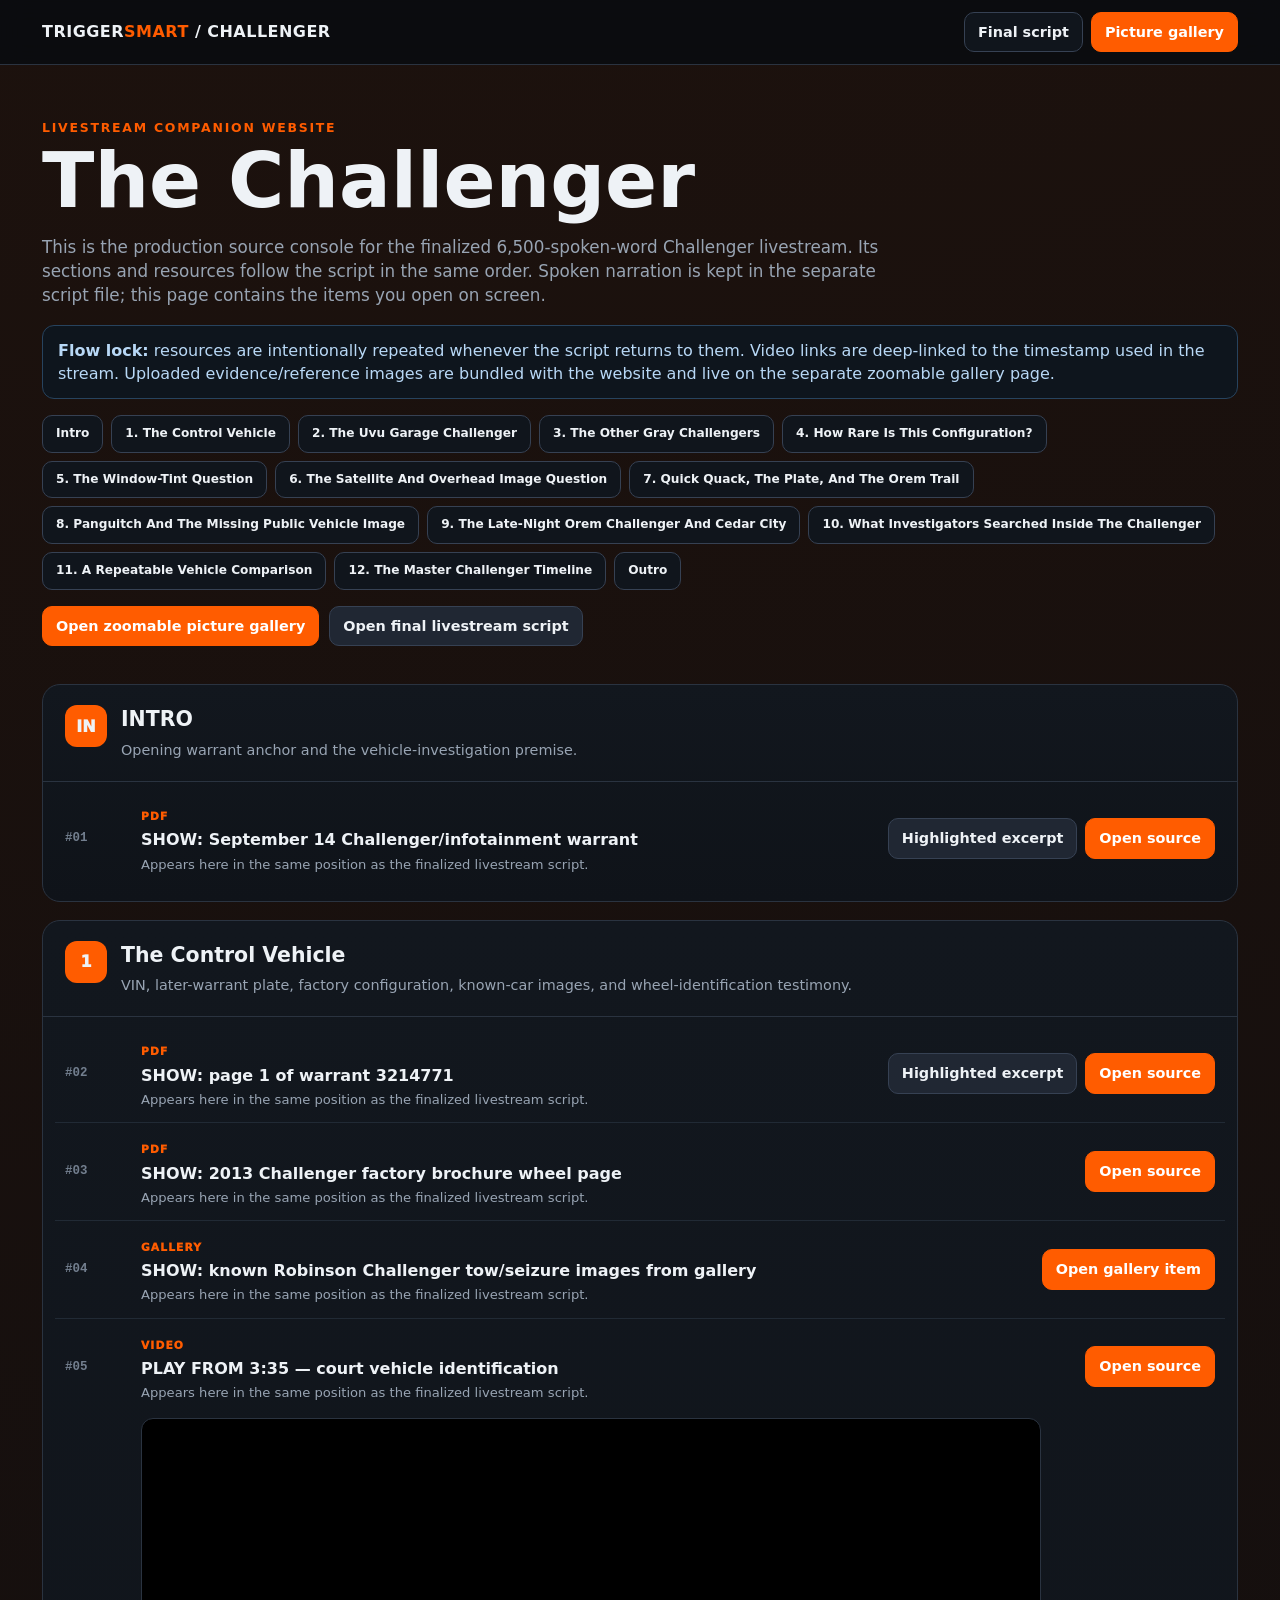
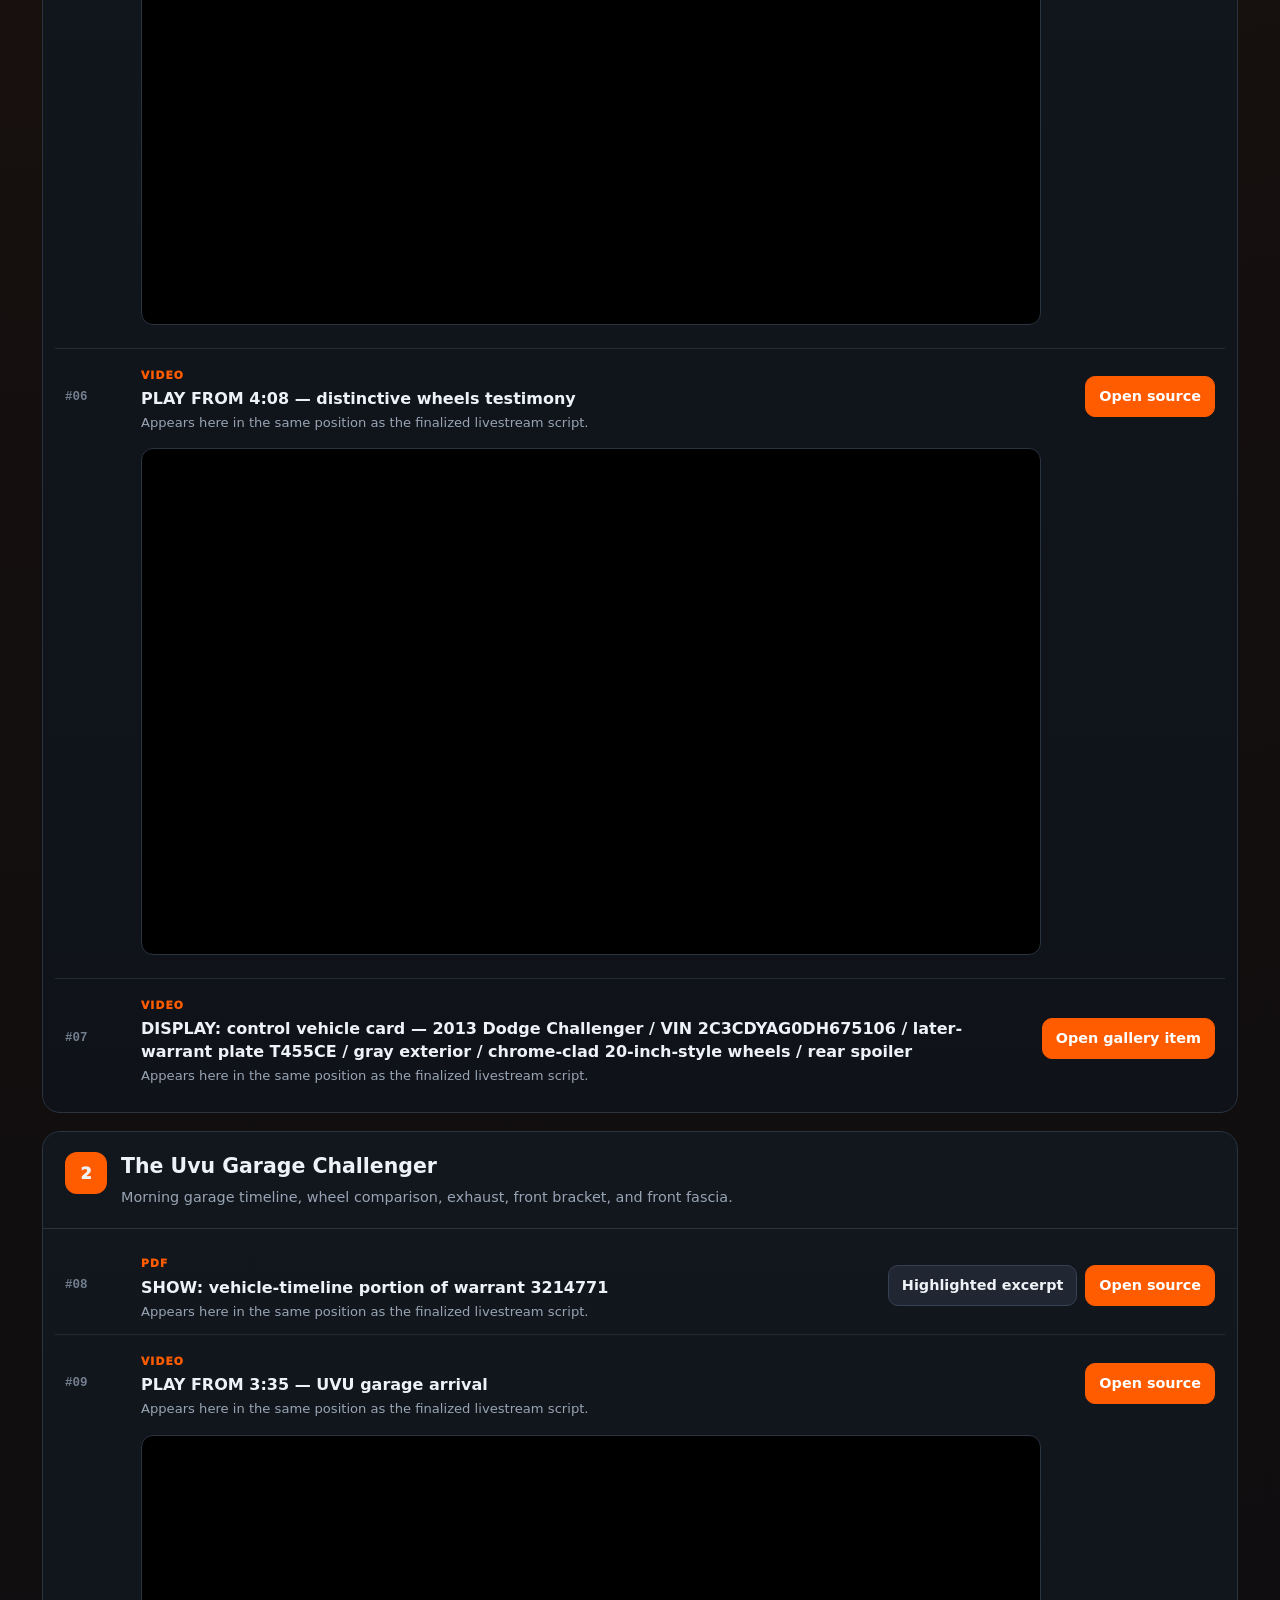
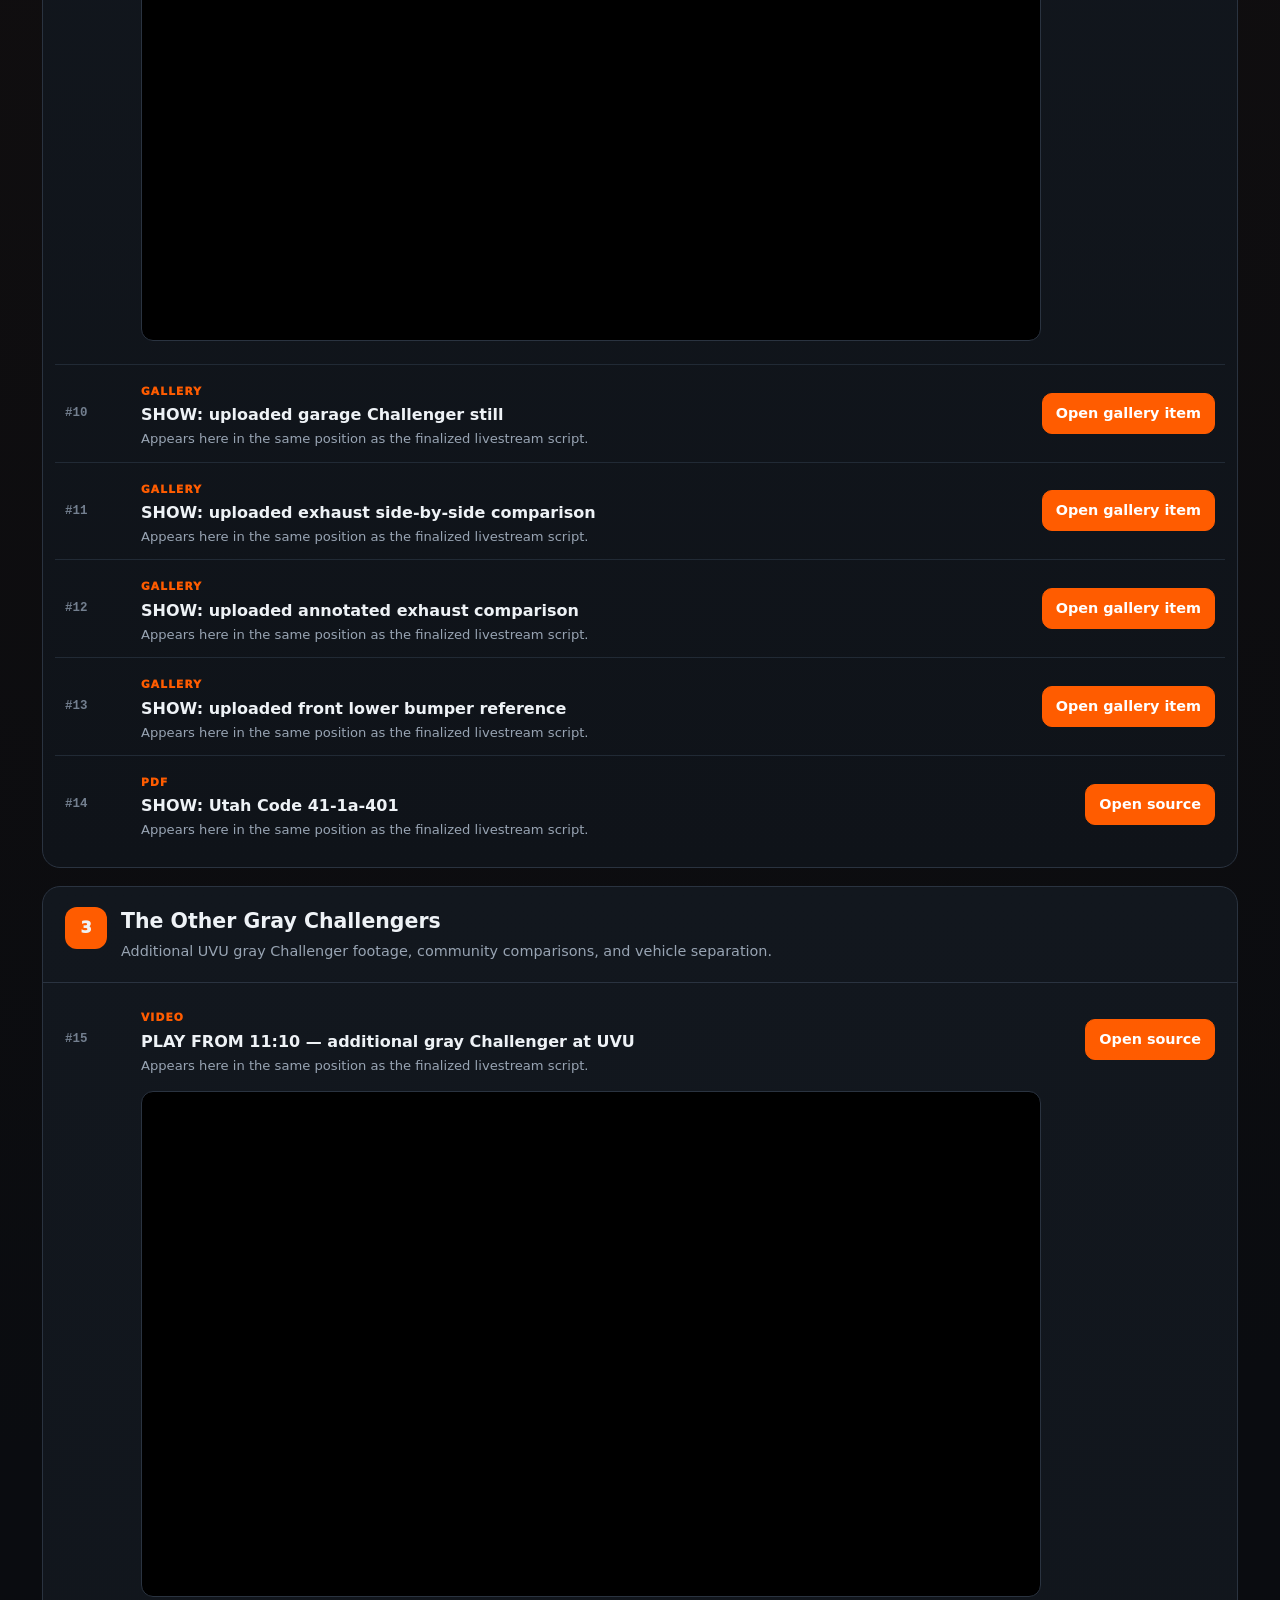
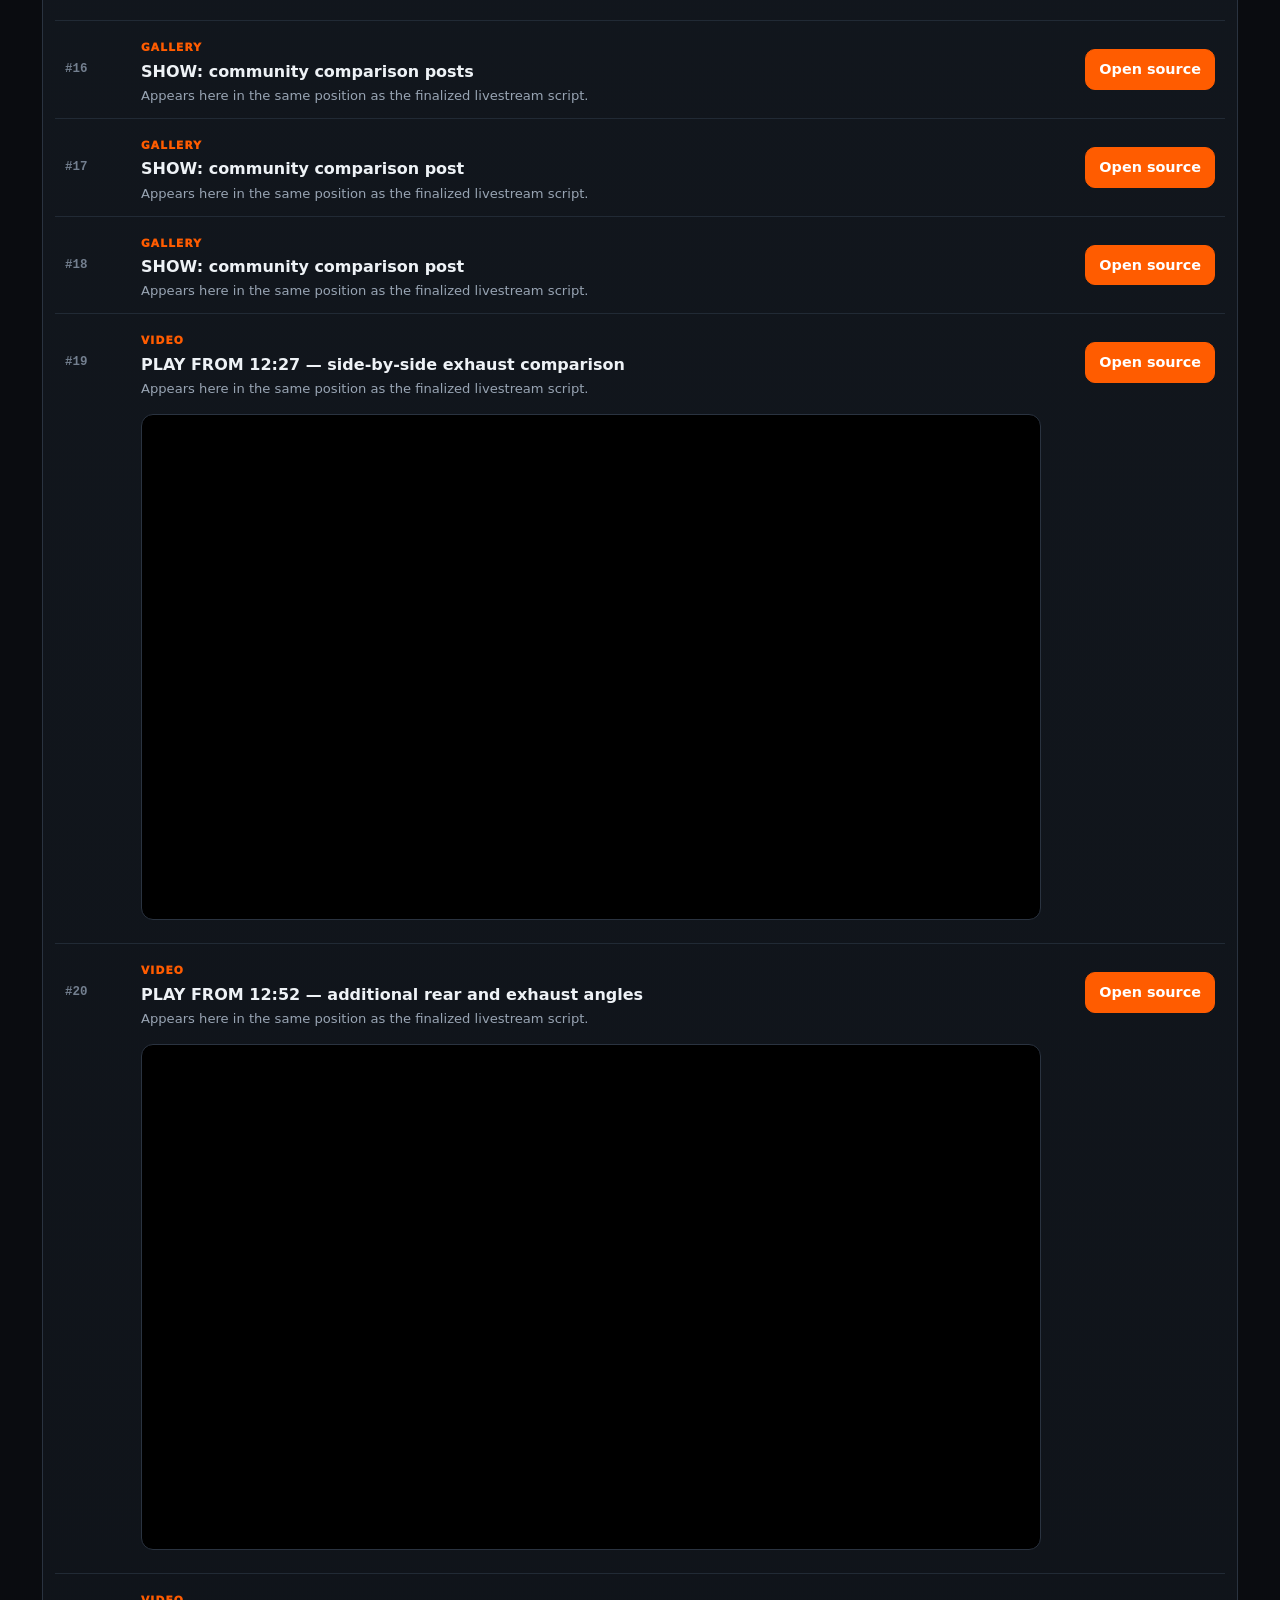
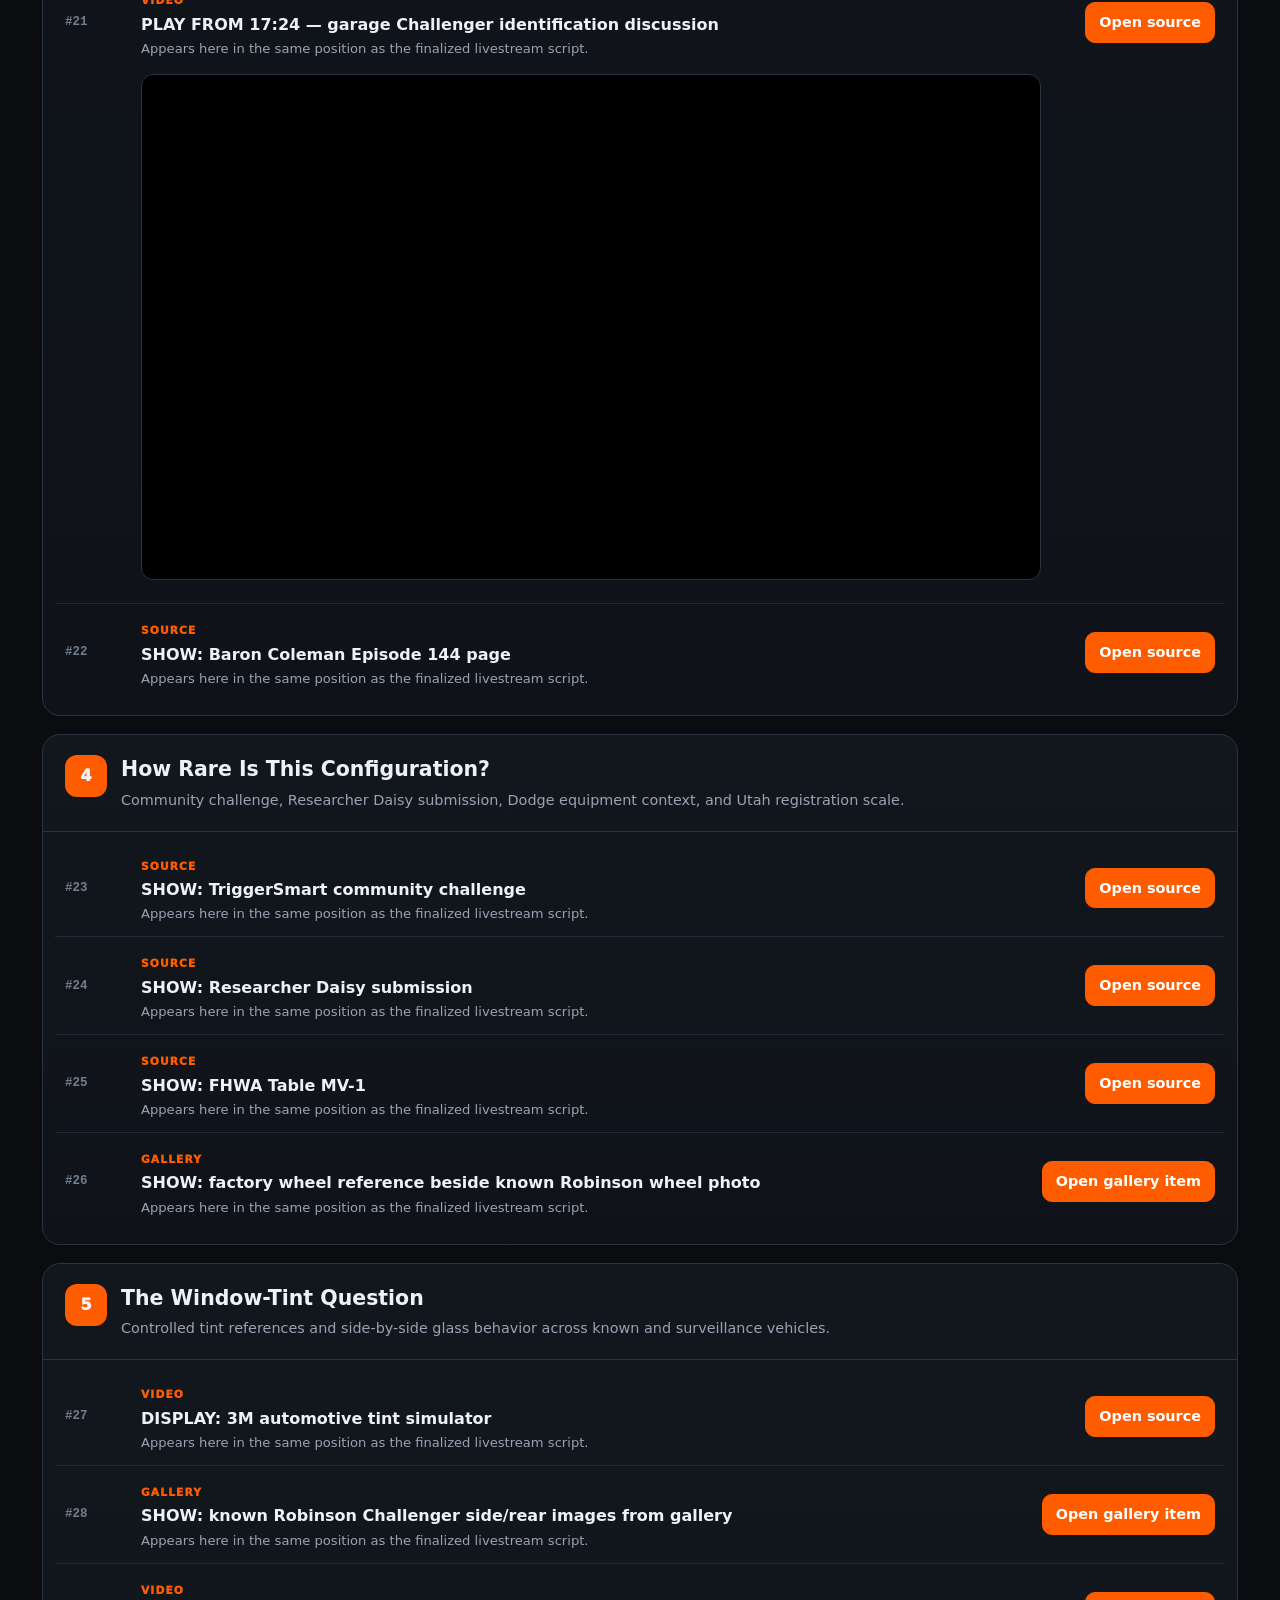
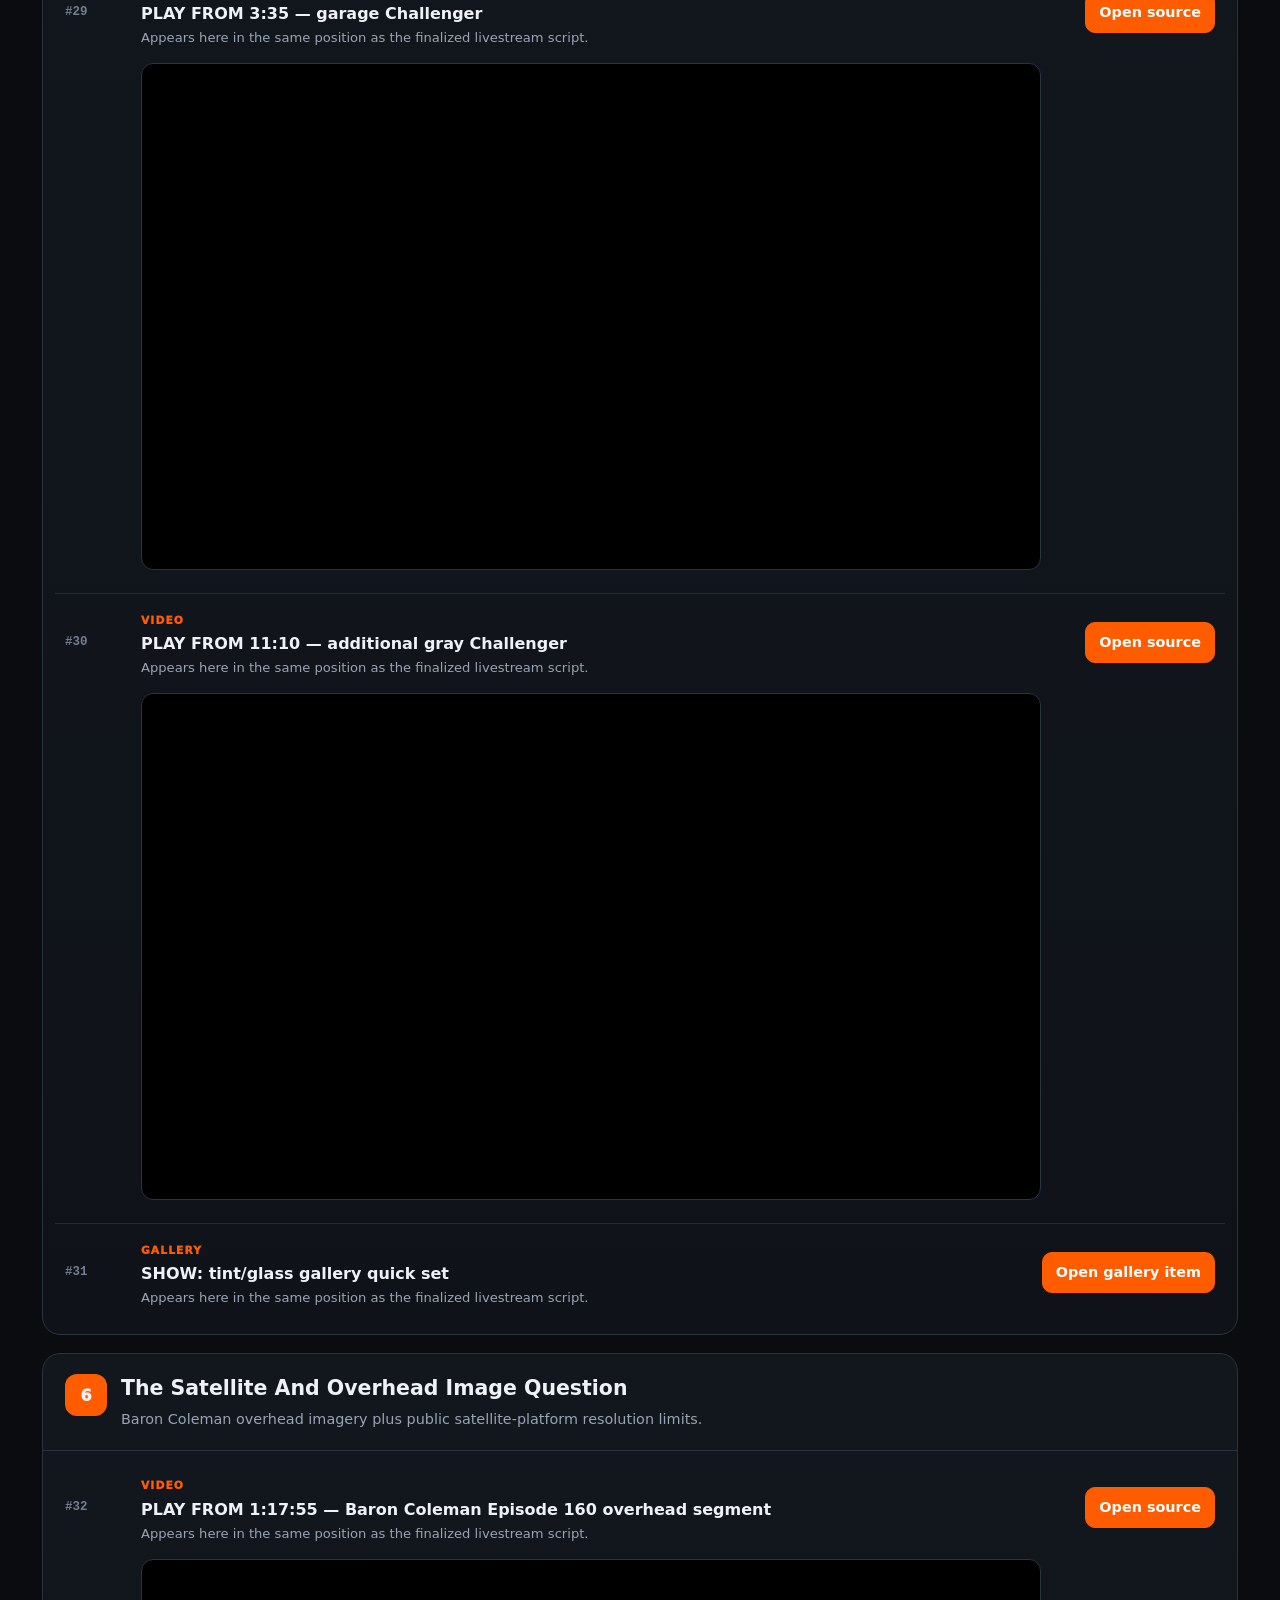
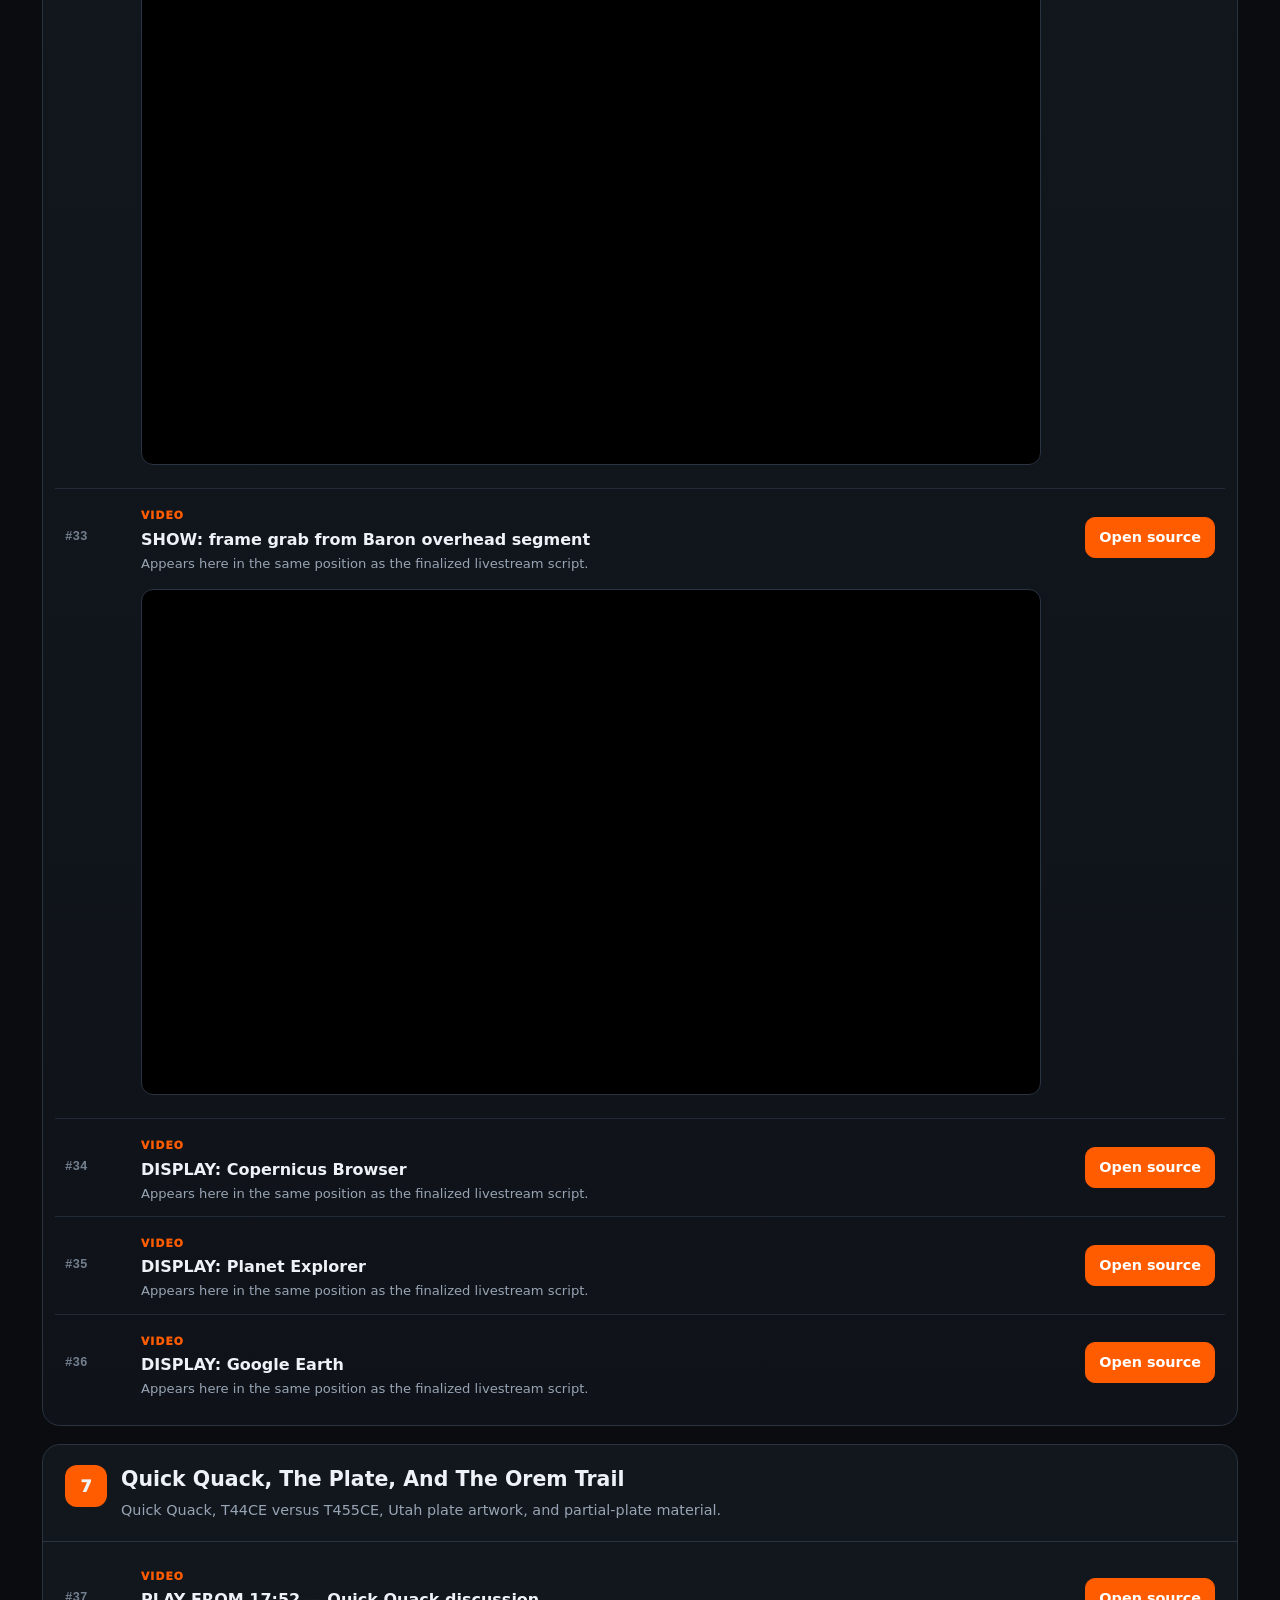
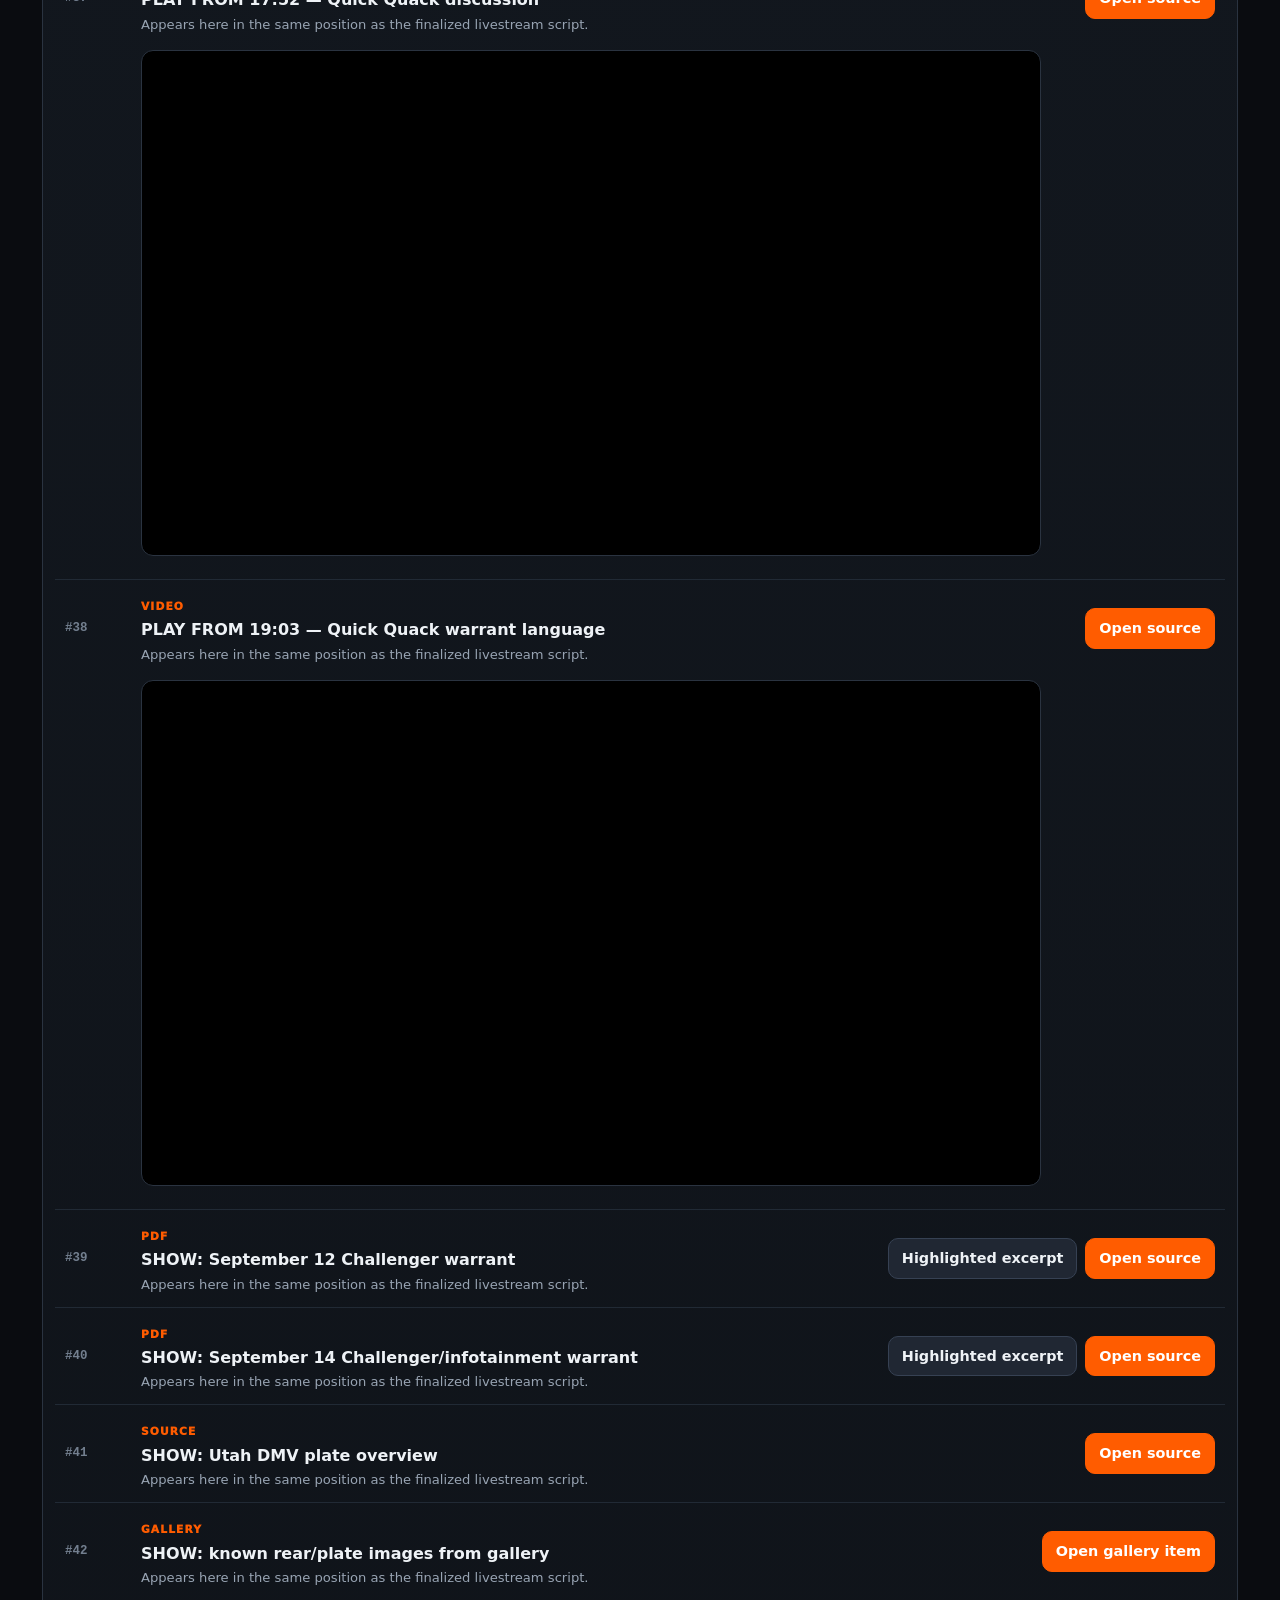
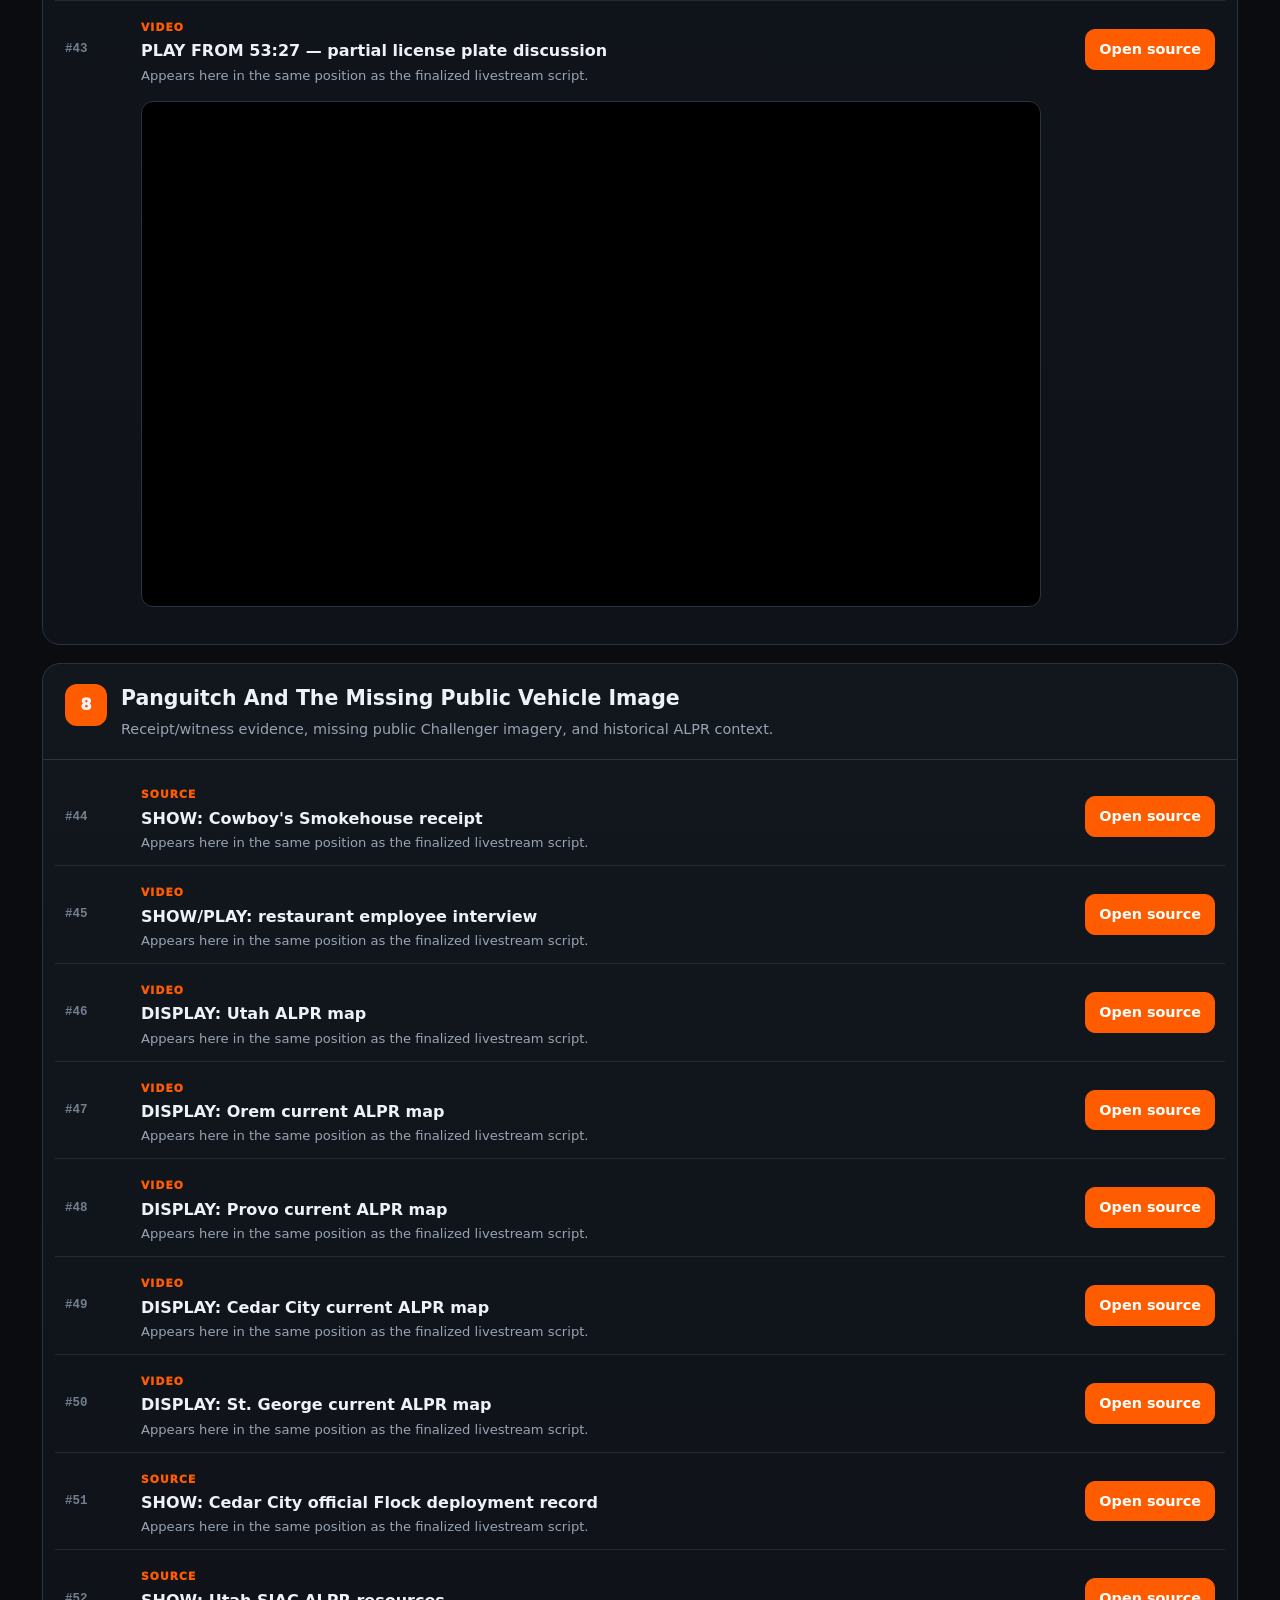
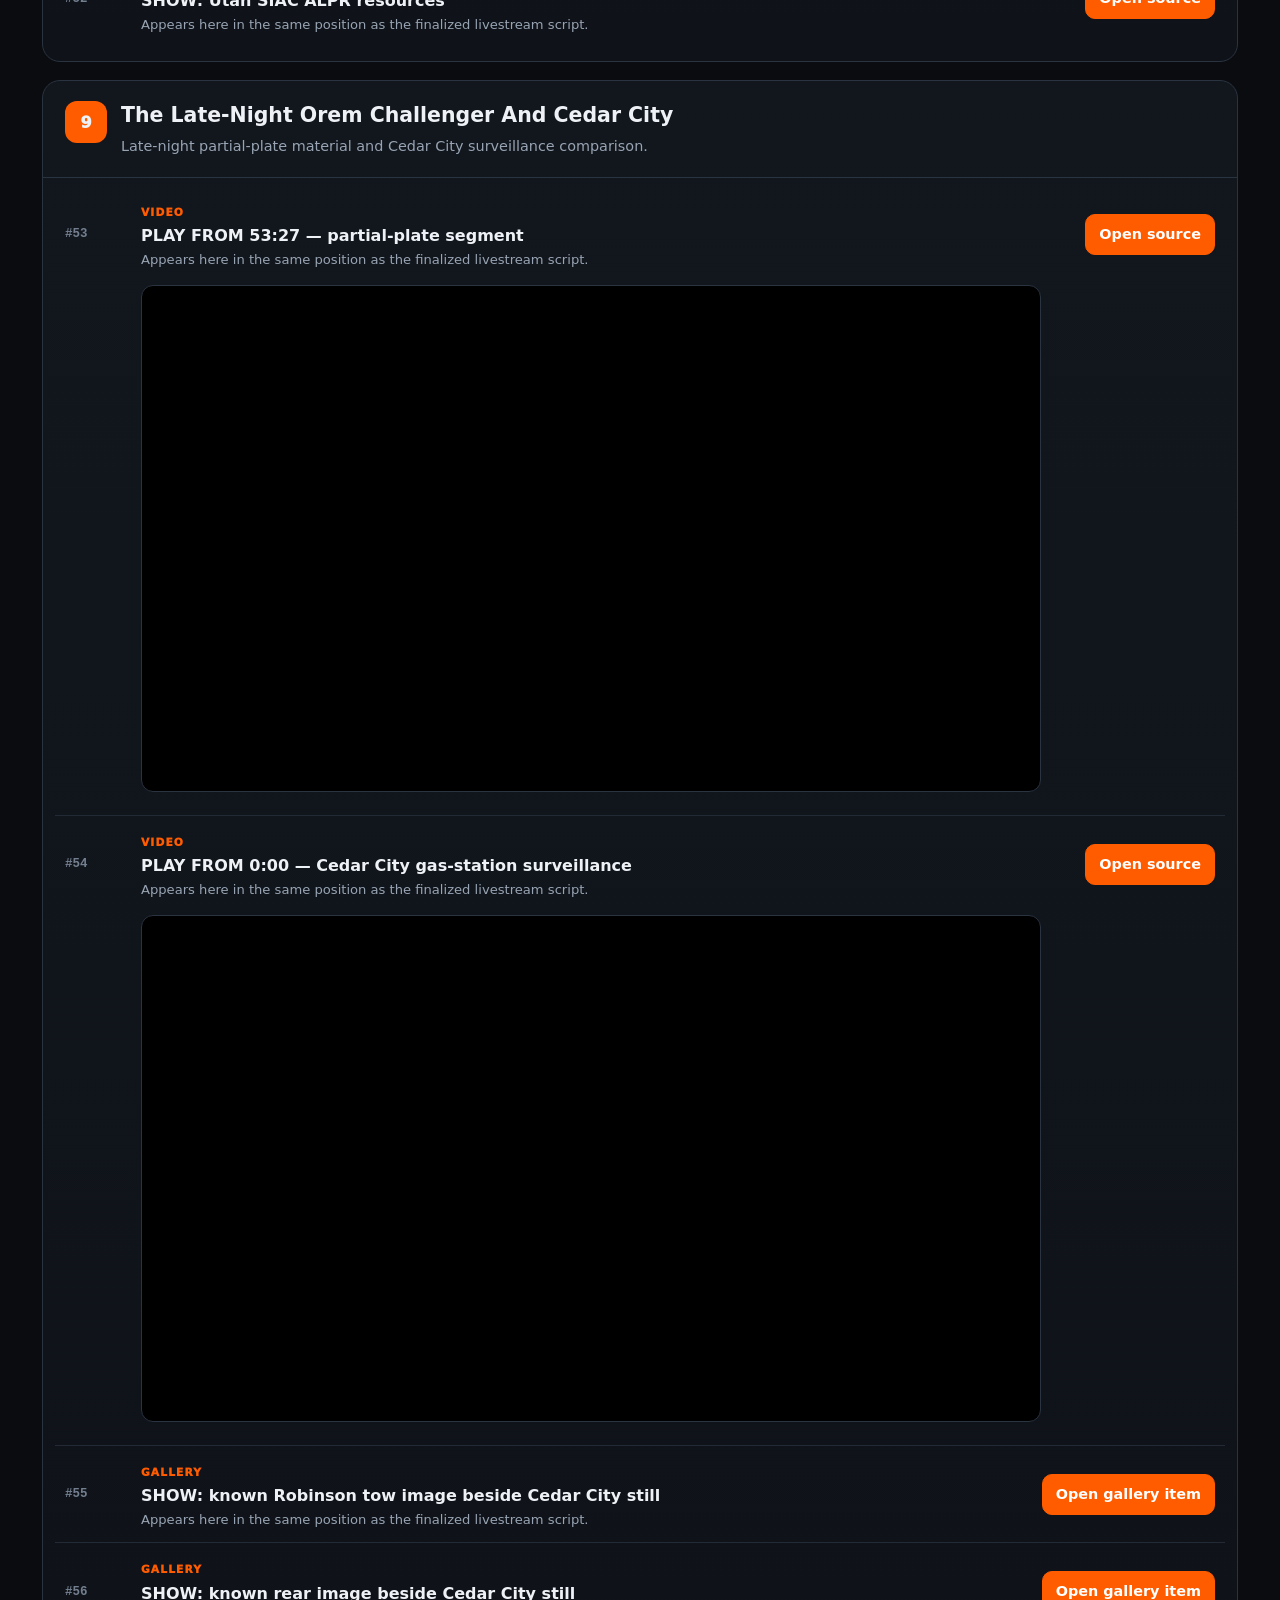
==== index.html @ 472d07f5 "Add files via upload" ====
<!doctype html>
<html lang="en"><head><meta charset="utf-8"><meta name="viewport" content="width=device-width,initial-scale=1"><title>The Challenger — Livestream Research Console</title><link rel="stylesheet" href="assets/css/site.css"><style>.toc{display:flex;gap:8px;flex-wrap:wrap;margin-top:16px}.toc a{font-size:.76rem}.flow-note{background:#0e151d;border:1px solid #27435e;color:#b8d8f6;border-radius:12px;padding:13px 15px;margin-top:12px}.status{color:#92a0b1;font-size:.78rem;margin-top:4px}.section-anchor{scroll-margin-top:84px}.nolink{color:var(--muted);font-size:.78rem}</style></head><body>
<header class="topbar"><div class="wrap"><div class="brand">TRIGGER<span>SMART</span> / CHALLENGER</div><nav class="nav"><a class="btn subtle" href="CHALLENGER_FINAL_LIVESTREAM_SCRIPT.txt" target="_blank">Final script</a><a class="btn primary" href="gallery.html">Picture gallery</a></nav></div></header>
<main><div class="wrap"><section class="hero"><div class="kicker">Livestream companion website</div><h1>The Challenger</h1><p>This is the production source console for the finalized 6,500-spoken-word Challenger livestream. Its sections and resources follow the script in the same order. Spoken narration is kept in the separate script file; this page contains the items you open on screen.</p><div class="flow-note"><strong>Flow lock:</strong> resources are intentionally repeated whenever the script returns to them. Video links are deep-linked to the timestamp used in the stream. Uploaded evidence/reference images are bundled with the website and live on the separate zoomable gallery page.</div><div class="toc"><a class="btn subtle" href="#intro">Intro</a><a class="btn subtle" href="#section-1">1. The Control Vehicle</a><a class="btn subtle" href="#section-2">2. The Uvu Garage Challenger</a><a class="btn subtle" href="#section-3">3. The Other Gray Challengers</a><a class="btn subtle" href="#section-4">4. How Rare Is This Configuration?</a><a class="btn subtle" href="#section-5">5. The Window-Tint Question</a><a class="btn subtle" href="#section-6">6. The Satellite And Overhead Image Question</a><a class="btn subtle" href="#section-7">7. Quick Quack, The Plate, And The Orem Trail</a><a class="btn subtle" href="#section-8">8. Panguitch And The Missing Public Vehicle Image</a><a class="btn subtle" href="#section-9">9. The Late-Night Orem Challenger And Cedar City</a><a class="btn subtle" href="#section-10">10. What Investigators Searched Inside The Challenger</a><a class="btn subtle" href="#section-11">11. A Repeatable Vehicle Comparison</a><a class="btn subtle" href="#section-12">12. The Master Challenger Timeline</a><a class="btn subtle" href="#outro">Outro</a></div><div style="margin-top:16px;display:flex;gap:10px;flex-wrap:wrap"><a class="btn primary" href="gallery.html">Open zoomable picture gallery</a><a class="btn" href="CHALLENGER_FINAL_LIVESTREAM_SCRIPT.txt" target="_blank">Open final livestream script</a></div></section><div class="run"><section class="section section-anchor" id="intro"><div class="section-head"><div class="section-num">IN</div><div><h2>INTRO</h2><div class="desc">Opening warrant anchor and the vehicle-investigation premise.</div></div></div><div class="resources"><div class="resource"><div class="ord">#01</div><div class="meta"><div class="rtype">PDF</div><div class="rtitle">SHOW: September 14 Challenger/infotainment warrant</div><div class="rnote">Appears here in the same position as the finalized livestream script.</div></div><div class="actions"><a class="btn" href="docs/3214771_infotainment_warrant_HIGHLIGHTED_EXCERPTS.pdf" target="_blank">Highlighted excerpt</a><a class="btn primary" href="https://triggersmart.github.io/redacted-charlie-kirk-warrants/burkhart-warrants-redacted/3214771_Challenger-infotainment-T455CE_REDACTED.pdf" target="_blank" rel="noopener">Open source</a></div></div></div></section><section class="section section-anchor" id="section-1"><div class="section-head"><div class="section-num">1</div><div><h2>The Control Vehicle</h2><div class="desc">VIN, later-warrant plate, factory configuration, known-car images, and wheel-identification testimony.</div></div></div><div class="resources"><div class="resource"><div class="ord">#02</div><div class="meta"><div class="rtype">PDF</div><div class="rtitle">SHOW: page 1 of warrant 3214771</div><div class="rnote">Appears here in the same position as the finalized livestream script.</div></div><div class="actions"><a class="btn" href="docs/3214771_infotainment_warrant_HIGHLIGHTED_EXCERPTS.pdf" target="_blank">Highlighted excerpt</a><a class="btn primary" href="https://triggersmart.github.io/redacted-charlie-kirk-warrants/burkhart-warrants-redacted/3214771_Challenger-infotainment-T455CE_REDACTED.pdf" target="_blank" rel="noopener">Open source</a></div></div><div class="resource"><div class="ord">#03</div><div class="meta"><div class="rtype">PDF</div><div class="rtitle">SHOW: 2013 Challenger factory brochure wheel page</div><div class="rnote">Appears here in the same position as the finalized livestream script.</div></div><div class="actions"><a class="btn primary" href="https://cdn.dealereprocess.org/cdn/brochures/dodge/2013-challenger.pdf" target="_blank" rel="noopener">Open source</a></div></div><div class="resource"><div class="ord">#04</div><div class="meta"><div class="rtype">GALLERY</div><div class="rtitle">SHOW: known Robinson Challenger tow/seizure images from gallery</div><div class="rnote">Appears here in the same position as the finalized livestream script.</div></div><div class="actions"><a class="btn primary" href="gallery.html#img-case-impounded">Open gallery item</a></div></div><div class="resource"><div class="ord">#05</div><div class="meta"><div class="rtype">VIDEO</div><div class="rtitle">PLAY FROM 3:35 — court vehicle identification</div><div class="rnote">Appears here in the same position as the finalized livestream script.</div></div><div class="actions"><a class="btn primary" href="https://www.youtube.com/watch?v=yrqUmwLsfGg&amp;t=215s" target="_blank" rel="noopener">Open source</a></div><div class="video-box"><iframe loading="lazy" src="https://www.youtube-nocookie.com/embed/yrqUmwLsfGg?start=215&amp;rel=0" title="PLAY FROM 3:35 — court vehicle identification" allow="accelerometer; autoplay; clipboard-write; encrypted-media; gyroscope; picture-in-picture; web-share" allowfullscreen></iframe></div></div><div class="resource"><div class="ord">#06</div><div class="meta"><div class="rtype">VIDEO</div><div class="rtitle">PLAY FROM 4:08 — distinctive wheels testimony</div><div class="rnote">Appears here in the same position as the finalized livestream script.</div></div><div class="actions"><a class="btn primary" href="https://www.youtube.com/watch?v=yrqUmwLsfGg&amp;t=248s" target="_blank" rel="noopener">Open source</a></div><div class="video-box"><iframe loading="lazy" src="https://www.youtube-nocookie.com/embed/yrqUmwLsfGg?start=248&amp;rel=0" title="PLAY FROM 4:08 — distinctive wheels testimony" allow="accelerometer; autoplay; clipboard-write; encrypted-media; gyroscope; picture-in-picture; web-share" allowfullscreen></iframe></div></div><div class="resource"><div class="ord">#07</div><div class="meta"><div class="rtype">VIDEO</div><div class="rtitle">DISPLAY: control vehicle card — 2013 Dodge Challenger / VIN 2C3CDYAG0DH675106 / later-warrant plate T455CE / gray exterior / chrome-clad 20-inch-style wheels / rear spoiler</div><div class="rnote">Appears here in the same position as the finalized livestream script.</div></div><div class="actions"><a class="btn primary" href="gallery.html#case-surveillance">Open gallery item</a></div></div></div></section><section class="section section-anchor" id="section-2"><div class="section-head"><div class="section-num">2</div><div><h2>The Uvu Garage Challenger</h2><div class="desc">Morning garage timeline, wheel comparison, exhaust, front bracket, and front fascia.</div></div></div><div class="resources"><div class="resource"><div class="ord">#08</div><div class="meta"><div class="rtype">PDF</div><div class="rtitle">SHOW: vehicle-timeline portion of warrant 3214771</div><div class="rnote">Appears here in the same position as the finalized livestream script.</div></div><div class="actions"><a class="btn" href="docs/3214771_infotainment_warrant_HIGHLIGHTED_EXCERPTS.pdf" target="_blank">Highlighted excerpt</a><a class="btn primary" href="https://triggersmart.github.io/redacted-charlie-kirk-warrants/burkhart-warrants-redacted/3214771_Challenger-infotainment-T455CE_REDACTED.pdf" target="_blank" rel="noopener">Open source</a></div></div><div class="resource"><div class="ord">#09</div><div class="meta"><div class="rtype">VIDEO</div><div class="rtitle">PLAY FROM 3:35 — UVU garage arrival</div><div class="rnote">Appears here in the same position as the finalized livestream script.</div></div><div class="actions"><a class="btn primary" href="https://www.youtube.com/watch?v=yrqUmwLsfGg&amp;t=215s" target="_blank" rel="noopener">Open source</a></div><div class="video-box"><iframe loading="lazy" src="https://www.youtube-nocookie.com/embed/yrqUmwLsfGg?start=215&amp;rel=0" title="PLAY FROM 3:35 — UVU garage arrival" allow="accelerometer; autoplay; clipboard-write; encrypted-media; gyroscope; picture-in-picture; web-share" allowfullscreen></iframe></div></div><div class="resource"><div class="ord">#10</div><div class="meta"><div class="rtype">GALLERY</div><div class="rtitle">SHOW: uploaded garage Challenger still</div><div class="rnote">Appears here in the same position as the finalized livestream script.</div></div><div class="actions"><a class="btn primary" href="gallery.html#img-case-garage">Open gallery item</a></div></div><div class="resource"><div class="ord">#11</div><div class="meta"><div class="rtype">GALLERY</div><div class="rtitle">SHOW: uploaded exhaust side-by-side comparison</div><div class="rnote">Appears here in the same position as the finalized livestream script.</div></div><div class="actions"><a class="btn primary" href="gallery.html#img-exhaust-side-by-side">Open gallery item</a></div></div><div class="resource"><div class="ord">#12</div><div class="meta"><div class="rtype">GALLERY</div><div class="rtitle">SHOW: uploaded annotated exhaust comparison</div><div class="rnote">Appears here in the same position as the finalized livestream script.</div></div><div class="actions"><a class="btn primary" href="gallery.html#img-comparison-annotated">Open gallery item</a></div></div><div class="resource"><div class="ord">#13</div><div class="meta"><div class="rtype">GALLERY</div><div class="rtitle">SHOW: uploaded front lower bumper reference</div><div class="rnote">Appears here in the same position as the finalized livestream script.</div></div><div class="actions"><a class="btn primary" href="gallery.html#img-front-lower-bumper">Open gallery item</a></div></div><div class="resource"><div class="ord">#14</div><div class="meta"><div class="rtype">PDF</div><div class="rtitle">SHOW: Utah Code 41-1a-401</div><div class="rnote">Appears here in the same position as the finalized livestream script.</div></div><div class="actions"><a class="btn primary" href="https://le.utah.gov/xcode/Title41/Chapter1A/C41-1a-S401_2025010120240501.pdf" target="_blank" rel="noopener">Open source</a></div></div></div></section><section class="section section-anchor" id="section-3"><div class="section-head"><div class="section-num">3</div><div><h2>The Other Gray Challengers</h2><div class="desc">Additional UVU gray Challenger footage, community comparisons, and vehicle separation.</div></div></div><div class="resources"><div class="resource"><div class="ord">#15</div><div class="meta"><div class="rtype">VIDEO</div><div class="rtitle">PLAY FROM 11:10 — additional gray Challenger at UVU</div><div class="rnote">Appears here in the same position as the finalized livestream script.</div></div><div class="actions"><a class="btn primary" href="https://www.youtube.com/watch?v=BvthGQw3_s0&amp;t=670s" target="_blank" rel="noopener">Open source</a></div><div class="video-box"><iframe loading="lazy" src="https://www.youtube-nocookie.com/embed/BvthGQw3_s0?start=670&amp;rel=0" title="PLAY FROM 11:10 — additional gray Challenger at UVU" allow="accelerometer; autoplay; clipboard-write; encrypted-media; gyroscope; picture-in-picture; web-share" allowfullscreen></iframe></div></div><div class="resource"><div class="ord">#16</div><div class="meta"><div class="rtype">GALLERY</div><div class="rtitle">SHOW: community comparison posts</div><div class="rnote">Appears here in the same position as the finalized livestream script.</div></div><div class="actions"><a class="btn primary" href="https://x.com/zoozoosop/status/2103678174609731811?s=20" target="_blank" rel="noopener">Open source</a></div></div><div class="resource"><div class="ord">#17</div><div class="meta"><div class="rtype">GALLERY</div><div class="rtitle">SHOW: community comparison post</div><div class="rnote">Appears here in the same position as the finalized livestream script.</div></div><div class="actions"><a class="btn primary" href="https://x.com/TDeemie/status/2103520656671273039?s=20" target="_blank" rel="noopener">Open source</a></div></div><div class="resource"><div class="ord">#18</div><div class="meta"><div class="rtype">GALLERY</div><div class="rtitle">SHOW: community comparison post</div><div class="rnote">Appears here in the same position as the finalized livestream script.</div></div><div class="actions"><a class="btn primary" href="https://x.com/SloDok9/status/2103651470734397682?s=20" target="_blank" rel="noopener">Open source</a></div></div><div class="resource"><div class="ord">#19</div><div class="meta"><div class="rtype">VIDEO</div><div class="rtitle">PLAY FROM 12:27 — side-by-side exhaust comparison</div><div class="rnote">Appears here in the same position as the finalized livestream script.</div></div><div class="actions"><a class="btn primary" href="https://www.youtube.com/watch?v=_Sq5RqP27NY&amp;t=747s" target="_blank" rel="noopener">Open source</a></div><div class="video-box"><iframe loading="lazy" src="https://www.youtube-nocookie.com/embed/_Sq5RqP27NY?start=747&amp;rel=0" title="PLAY FROM 12:27 — side-by-side exhaust comparison" allow="accelerometer; autoplay; clipboard-write; encrypted-media; gyroscope; picture-in-picture; web-share" allowfullscreen></iframe></div></div><div class="resource"><div class="ord">#20</div><div class="meta"><div class="rtype">VIDEO</div><div class="rtitle">PLAY FROM 12:52 — additional rear and exhaust angles</div><div class="rnote">Appears here in the same position as the finalized livestream script.</div></div><div class="actions"><a class="btn primary" href="https://www.youtube.com/watch?v=_Sq5RqP27NY&amp;t=772s" target="_blank" rel="noopener">Open source</a></div><div class="video-box"><iframe loading="lazy" src="https://www.youtube-nocookie.com/embed/_Sq5RqP27NY?start=772&amp;rel=0" title="PLAY FROM 12:52 — additional rear and exhaust angles" allow="accelerometer; autoplay; clipboard-write; encrypted-media; gyroscope; picture-in-picture; web-share" allowfullscreen></iframe></div></div><div class="resource"><div class="ord">#21</div><div class="meta"><div class="rtype">VIDEO</div><div class="rtitle">PLAY FROM 17:24 — garage Challenger identification discussion</div><div class="rnote">Appears here in the same position as the finalized livestream script.</div></div><div class="actions"><a class="btn primary" href="https://www.youtube.com/watch?v=_Sq5RqP27NY&amp;t=1044s" target="_blank" rel="noopener">Open source</a></div><div class="video-box"><iframe loading="lazy" src="https://www.youtube-nocookie.com/embed/_Sq5RqP27NY?start=1044&amp;rel=0" title="PLAY FROM 17:24 — garage Challenger identification discussion" allow="accelerometer; autoplay; clipboard-write; encrypted-media; gyroscope; picture-in-picture; web-share" allowfullscreen></iframe></div></div><div class="resource"><div class="ord">#22</div><div class="meta"><div class="rtype">SOURCE</div><div class="rtitle">SHOW: Baron Coleman Episode 144 page</div><div class="rnote">Appears here in the same position as the finalized livestream script.</div></div><div class="actions"><a class="btn primary" href="https://podscan.fm/podcasts/real-baron-podcast/episodes/the-cars-following-the-tylers-around-orem-ep-144" target="_blank" rel="noopener">Open source</a></div></div></div></section><section class="section section-anchor" id="section-4"><div class="section-head"><div class="section-num">4</div><div><h2>How Rare Is This Configuration?</h2><div class="desc">Community challenge, Researcher Daisy submission, Dodge equipment context, and Utah registration scale.</div></div></div><div class="resources"><div class="resource"><div class="ord">#23</div><div class="meta"><div class="rtype">SOURCE</div><div class="rtitle">SHOW: TriggerSmart community challenge</div><div class="rnote">Appears here in the same position as the finalized livestream script.</div></div><div class="actions"><a class="btn primary" href="https://x.com/triggersmarthq/status/2103487173387550723?s=20" target="_blank" rel="noopener">Open source</a></div></div><div class="resource"><div class="ord">#24</div><div class="meta"><div class="rtype">SOURCE</div><div class="rtitle">SHOW: Researcher Daisy submission</div><div class="rnote">Appears here in the same position as the finalized livestream script.</div></div><div class="actions"><a class="btn primary" href="https://x.com/researcherdaisy/status/2103512995506614376/photo/1" target="_blank" rel="noopener">Open source</a></div></div><div class="resource"><div class="ord">#25</div><div class="meta"><div class="rtype">SOURCE</div><div class="rtitle">SHOW: FHWA Table MV-1</div><div class="rnote">Appears here in the same position as the finalized livestream script.</div></div><div class="actions"><a class="btn primary" href="https://www.fhwa.dot.gov/policyinformation/statistics/2024/mv1.cfm" target="_blank" rel="noopener">Open source</a></div></div><div class="resource"><div class="ord">#26</div><div class="meta"><div class="rtype">GALLERY</div><div class="rtitle">SHOW: factory wheel reference beside known Robinson wheel photo</div><div class="rnote">Appears here in the same position as the finalized livestream script.</div></div><div class="actions"><a class="btn primary" href="gallery.html#reference-configurations">Open gallery item</a></div></div></div></section><section class="section section-anchor" id="section-5"><div class="section-head"><div class="section-num">5</div><div><h2>The Window-Tint Question</h2><div class="desc">Controlled tint references and side-by-side glass behavior across known and surveillance vehicles.</div></div></div><div class="resources"><div class="resource"><div class="ord">#27</div><div class="meta"><div class="rtype">VIDEO</div><div class="rtitle">DISPLAY: 3M automotive tint simulator</div><div class="rnote">Appears here in the same position as the finalized livestream script.</div></div><div class="actions"><a class="btn primary" href="https://www.3m.com/3M/en_US/car-personalization-us/resources/auto-window-tint-simulator/" target="_blank" rel="noopener">Open source</a></div></div><div class="resource"><div class="ord">#28</div><div class="meta"><div class="rtype">GALLERY</div><div class="rtitle">SHOW: known Robinson Challenger side/rear images from gallery</div><div class="rnote">Appears here in the same position as the finalized livestream script.</div></div><div class="actions"><a class="btn primary" href="gallery.html#tint-glass">Open gallery item</a></div></div><div class="resource"><div class="ord">#29</div><div class="meta"><div class="rtype">VIDEO</div><div class="rtitle">PLAY FROM 3:35 — garage Challenger</div><div class="rnote">Appears here in the same position as the finalized livestream script.</div></div><div class="actions"><a class="btn primary" href="https://www.youtube.com/watch?v=yrqUmwLsfGg&amp;t=215s" target="_blank" rel="noopener">Open source</a></div><div class="video-box"><iframe loading="lazy" src="https://www.youtube-nocookie.com/embed/yrqUmwLsfGg?start=215&amp;rel=0" title="PLAY FROM 3:35 — garage Challenger" allow="accelerometer; autoplay; clipboard-write; encrypted-media; gyroscope; picture-in-picture; web-share" allowfullscreen></iframe></div></div><div class="resource"><div class="ord">#30</div><div class="meta"><div class="rtype">VIDEO</div><div class="rtitle">PLAY FROM 11:10 — additional gray Challenger</div><div class="rnote">Appears here in the same position as the finalized livestream script.</div></div><div class="actions"><a class="btn primary" href="https://www.youtube.com/watch?v=BvthGQw3_s0&amp;t=670s" target="_blank" rel="noopener">Open source</a></div><div class="video-box"><iframe loading="lazy" src="https://www.youtube-nocookie.com/embed/BvthGQw3_s0?start=670&amp;rel=0" title="PLAY FROM 11:10 — additional gray Challenger" allow="accelerometer; autoplay; clipboard-write; encrypted-media; gyroscope; picture-in-picture; web-share" allowfullscreen></iframe></div></div><div class="resource"><div class="ord">#31</div><div class="meta"><div class="rtype">GALLERY</div><div class="rtitle">SHOW: tint/glass gallery quick set</div><div class="rnote">Appears here in the same position as the finalized livestream script.</div></div><div class="actions"><a class="btn primary" href="gallery.html#tint-glass">Open gallery item</a></div></div></div></section><section class="section section-anchor" id="section-6"><div class="section-head"><div class="section-num">6</div><div><h2>The Satellite And Overhead Image Question</h2><div class="desc">Baron Coleman overhead imagery plus public satellite-platform resolution limits.</div></div></div><div class="resources"><div class="resource"><div class="ord">#32</div><div class="meta"><div class="rtype">VIDEO</div><div class="rtitle">PLAY FROM 1:17:55 — Baron Coleman Episode 160 overhead segment</div><div class="rnote">Appears here in the same position as the finalized livestream script.</div></div><div class="actions"><a class="btn primary" href="https://www.youtube.com/watch?v=lG40e8MZaZk&amp;t=4675s" target="_blank" rel="noopener">Open source</a></div><div class="video-box"><iframe loading="lazy" src="https://www.youtube-nocookie.com/embed/lG40e8MZaZk?start=4675&amp;rel=0" title="PLAY FROM 1:17:55 — Baron Coleman Episode 160 overhead segment" allow="accelerometer; autoplay; clipboard-write; encrypted-media; gyroscope; picture-in-picture; web-share" allowfullscreen></iframe></div></div><div class="resource"><div class="ord">#33</div><div class="meta"><div class="rtype">VIDEO</div><div class="rtitle">SHOW: frame grab from Baron overhead segment</div><div class="rnote">Appears here in the same position as the finalized livestream script.</div></div><div class="actions"><a class="btn primary" href="https://www.youtube.com/watch?v=lG40e8MZaZk&amp;t=4675s" target="_blank" rel="noopener">Open source</a></div><div class="video-box"><iframe loading="lazy" src="https://www.youtube-nocookie.com/embed/lG40e8MZaZk?start=4675&amp;rel=0" title="SHOW: frame grab from Baron overhead segment" allow="accelerometer; autoplay; clipboard-write; encrypted-media; gyroscope; picture-in-picture; web-share" allowfullscreen></iframe></div></div><div class="resource"><div class="ord">#34</div><div class="meta"><div class="rtype">VIDEO</div><div class="rtitle">DISPLAY: Copernicus Browser</div><div class="rnote">Appears here in the same position as the finalized livestream script.</div></div><div class="actions"><a class="btn primary" href="https://browser.dataspace.copernicus.eu/" target="_blank" rel="noopener">Open source</a></div></div><div class="resource"><div class="ord">#35</div><div class="meta"><div class="rtype">VIDEO</div><div class="rtitle">DISPLAY: Planet Explorer</div><div class="rnote">Appears here in the same position as the finalized livestream script.</div></div><div class="actions"><a class="btn primary" href="https://www.planet.com/explorer/" target="_blank" rel="noopener">Open source</a></div></div><div class="resource"><div class="ord">#36</div><div class="meta"><div class="rtype">VIDEO</div><div class="rtitle">DISPLAY: Google Earth</div><div class="rnote">Appears here in the same position as the finalized livestream script.</div></div><div class="actions"><a class="btn primary" href="https://earth.google.com/" target="_blank" rel="noopener">Open source</a></div></div></div></section><section class="section section-anchor" id="section-7"><div class="section-head"><div class="section-num">7</div><div><h2>Quick Quack, The Plate, And The Orem Trail</h2><div class="desc">Quick Quack, T44CE versus T455CE, Utah plate artwork, and partial-plate material.</div></div></div><div class="resources"><div class="resource"><div class="ord">#37</div><div class="meta"><div class="rtype">VIDEO</div><div class="rtitle">PLAY FROM 17:52 — Quick Quack discussion</div><div class="rnote">Appears here in the same position as the finalized livestream script.</div></div><div class="actions"><a class="btn primary" href="https://www.youtube.com/watch?v=_Sq5RqP27NY&amp;t=1072s" target="_blank" rel="noopener">Open source</a></div><div class="video-box"><iframe loading="lazy" src="https://www.youtube-nocookie.com/embed/_Sq5RqP27NY?start=1072&amp;rel=0" title="PLAY FROM 17:52 — Quick Quack discussion" allow="accelerometer; autoplay; clipboard-write; encrypted-media; gyroscope; picture-in-picture; web-share" allowfullscreen></iframe></div></div><div class="resource"><div class="ord">#38</div><div class="meta"><div class="rtype">VIDEO</div><div class="rtitle">PLAY FROM 19:03 — Quick Quack warrant language</div><div class="rnote">Appears here in the same position as the finalized livestream script.</div></div><div class="actions"><a class="btn primary" href="https://www.youtube.com/watch?v=_Sq5RqP27NY&amp;t=1143s" target="_blank" rel="noopener">Open source</a></div><div class="video-box"><iframe loading="lazy" src="https://www.youtube-nocookie.com/embed/_Sq5RqP27NY?start=1143&amp;rel=0" title="PLAY FROM 19:03 — Quick Quack warrant language" allow="accelerometer; autoplay; clipboard-write; encrypted-media; gyroscope; picture-in-picture; web-share" allowfullscreen></iframe></div></div><div class="resource"><div class="ord">#39</div><div class="meta"><div class="rtype">PDF</div><div class="rtitle">SHOW: September 12 Challenger warrant</div><div class="rnote">Appears here in the same position as the finalized livestream script.</div></div><div class="actions"><a class="btn" href="docs/3213501_vehicle_warrant_HIGHLIGHTED_EXCERPTS.pdf" target="_blank">Highlighted excerpt</a><a class="btn primary" href="https://triggersmart.github.io/redacted-charlie-kirk-warrants/burkhart-warrants-redacted/3213501_Dodge-Challenger-T44CE_REDACTED.pdf" target="_blank" rel="noopener">Open source</a></div></div><div class="resource"><div class="ord">#40</div><div class="meta"><div class="rtype">PDF</div><div class="rtitle">SHOW: September 14 Challenger/infotainment warrant</div><div class="rnote">Appears here in the same position as the finalized livestream script.</div></div><div class="actions"><a class="btn" href="docs/3214771_infotainment_warrant_HIGHLIGHTED_EXCERPTS.pdf" target="_blank">Highlighted excerpt</a><a class="btn primary" href="https://triggersmart.github.io/redacted-charlie-kirk-warrants/burkhart-warrants-redacted/3214771_Challenger-infotainment-T455CE_REDACTED.pdf" target="_blank" rel="noopener">Open source</a></div></div><div class="resource"><div class="ord">#41</div><div class="meta"><div class="rtype">SOURCE</div><div class="rtitle">SHOW: Utah DMV plate overview</div><div class="rnote">Appears here in the same position as the finalized livestream script.</div></div><div class="actions"><a class="btn primary" href="https://dmv.utah.gov/plates/license-plates/" target="_blank" rel="noopener">Open source</a></div></div><div class="resource"><div class="ord">#42</div><div class="meta"><div class="rtype">GALLERY</div><div class="rtitle">SHOW: known rear/plate images from gallery</div><div class="rnote">Appears here in the same position as the finalized livestream script.</div></div><div class="actions"><a class="btn primary" href="gallery.html#case-surveillance">Open gallery item</a></div></div><div class="resource"><div class="ord">#43</div><div class="meta"><div class="rtype">VIDEO</div><div class="rtitle">PLAY FROM 53:27 — partial license plate discussion</div><div class="rnote">Appears here in the same position as the finalized livestream script.</div></div><div class="actions"><a class="btn primary" href="https://www.youtube.com/watch?v=_Sq5RqP27NY&amp;t=3207s" target="_blank" rel="noopener">Open source</a></div><div class="video-box"><iframe loading="lazy" src="https://www.youtube-nocookie.com/embed/_Sq5RqP27NY?start=3207&amp;rel=0" title="PLAY FROM 53:27 — partial license plate discussion" allow="accelerometer; autoplay; clipboard-write; encrypted-media; gyroscope; picture-in-picture; web-share" allowfullscreen></iframe></div></div></div></section><section class="section section-anchor" id="section-8"><div class="section-head"><div class="section-num">8</div><div><h2>Panguitch And The Missing Public Vehicle Image</h2><div class="desc">Receipt/witness evidence, missing public Challenger imagery, and historical ALPR context.</div></div></div><div class="resources"><div class="resource"><div class="ord">#44</div><div class="meta"><div class="rtype">SOURCE</div><div class="rtitle">SHOW: Cowboy&#x27;s Smokehouse receipt</div><div class="rnote">Appears here in the same position as the finalized livestream script.</div></div><div class="actions"><a class="btn primary" href="https://whoassassinatedcharliekirk.com/Tyler_Robinson/cowboys-smokehouse-receipt" target="_blank" rel="noopener">Open source</a></div></div><div class="resource"><div class="ord">#45</div><div class="meta"><div class="rtype">VIDEO</div><div class="rtitle">SHOW/PLAY: restaurant employee interview</div><div class="rnote">Appears here in the same position as the finalized livestream script.</div></div><div class="actions"><a class="btn primary" href="https://whoassassinatedcharliekirk.com/Videos/Vid_Tyler_Robinson/Vid_Receipt_Timeline/Vid_DiligentDenizen_Full_Raw_Interview_2079273" target="_blank" rel="noopener">Open source</a></div></div><div class="resource"><div class="ord">#46</div><div class="meta"><div class="rtype">VIDEO</div><div class="rtitle">DISPLAY: Utah ALPR map</div><div class="rnote">Appears here in the same position as the finalized livestream script.</div></div><div class="actions"><a class="btn primary" href="https://flockcamera.app/locations/utah/" target="_blank" rel="noopener">Open source</a></div></div><div class="resource"><div class="ord">#47</div><div class="meta"><div class="rtype">VIDEO</div><div class="rtitle">DISPLAY: Orem current ALPR map</div><div class="rnote">Appears here in the same position as the finalized livestream script.</div></div><div class="actions"><a class="btn primary" href="https://flockcamera.app/locations/utah/orem/" target="_blank" rel="noopener">Open source</a></div></div><div class="resource"><div class="ord">#48</div><div class="meta"><div class="rtype">VIDEO</div><div class="rtitle">DISPLAY: Provo current ALPR map</div><div class="rnote">Appears here in the same position as the finalized livestream script.</div></div><div class="actions"><a class="btn primary" href="https://flockcamera.app/locations/utah/provo/" target="_blank" rel="noopener">Open source</a></div></div><div class="resource"><div class="ord">#49</div><div class="meta"><div class="rtype">VIDEO</div><div class="rtitle">DISPLAY: Cedar City current ALPR map</div><div class="rnote">Appears here in the same position as the finalized livestream script.</div></div><div class="actions"><a class="btn primary" href="https://flockcamera.app/locations/utah/cedar-city/" target="_blank" rel="noopener">Open source</a></div></div><div class="resource"><div class="ord">#50</div><div class="meta"><div class="rtype">VIDEO</div><div class="rtitle">DISPLAY: St. George current ALPR map</div><div class="rnote">Appears here in the same position as the finalized livestream script.</div></div><div class="actions"><a class="btn primary" href="https://flockcamera.app/locations/utah/st-george/" target="_blank" rel="noopener">Open source</a></div></div><div class="resource"><div class="ord">#51</div><div class="meta"><div class="rtype">SOURCE</div><div class="rtitle">SHOW: Cedar City official Flock deployment record</div><div class="rnote">Appears here in the same position as the finalized livestream script.</div></div><div class="actions"><a class="btn primary" href="https://cedarcityut.gov/AgendaCenter/ViewFile/Agenda/_12042024-2814" target="_blank" rel="noopener">Open source</a></div></div><div class="resource"><div class="ord">#52</div><div class="meta"><div class="rtype">SOURCE</div><div class="rtitle">SHOW: Utah SIAC ALPR resources</div><div class="rnote">Appears here in the same position as the finalized livestream script.</div></div><div class="actions"><a class="btn primary" href="https://siac.utah.gov/resources/" target="_blank" rel="noopener">Open source</a></div></div></div></section><section class="section section-anchor" id="section-9"><div class="section-head"><div class="section-num">9</div><div><h2>The Late-Night Orem Challenger And Cedar City</h2><div class="desc">Late-night partial-plate material and Cedar City surveillance comparison.</div></div></div><div class="resources"><div class="resource"><div class="ord">#53</div><div class="meta"><div class="rtype">VIDEO</div><div class="rtitle">PLAY FROM 53:27 — partial-plate segment</div><div class="rnote">Appears here in the same position as the finalized livestream script.</div></div><div class="actions"><a class="btn primary" href="https://www.youtube.com/watch?v=_Sq5RqP27NY&amp;t=3207s" target="_blank" rel="noopener">Open source</a></div><div class="video-box"><iframe loading="lazy" src="https://www.youtube-nocookie.com/embed/_Sq5RqP27NY?start=3207&amp;rel=0" title="PLAY FROM 53:27 — partial-plate segment" allow="accelerometer; autoplay; clipboard-write; encrypted-media; gyroscope; picture-in-picture; web-share" allowfullscreen></iframe></div></div><div class="resource"><div class="ord">#54</div><div class="meta"><div class="rtype">VIDEO</div><div class="rtitle">PLAY FROM 0:00 — Cedar City gas-station surveillance</div><div class="rnote">Appears here in the same position as the finalized livestream script.</div></div><div class="actions"><a class="btn primary" href="https://www.youtube.com/watch?v=qoka9t42h1A&amp;t=0s" target="_blank" rel="noopener">Open source</a></div><div class="video-box"><iframe loading="lazy" src="https://www.youtube-nocookie.com/embed/qoka9t42h1A?start=0&amp;rel=0" title="PLAY FROM 0:00 — Cedar City gas-station surveillance" allow="accelerometer; autoplay; clipboard-write; encrypted-media; gyroscope; picture-in-picture; web-share" allowfullscreen></iframe></div></div><div class="resource"><div class="ord">#55</div><div class="meta"><div class="rtype">GALLERY</div><div class="rtitle">SHOW: known Robinson tow image beside Cedar City still</div><div class="rnote">Appears here in the same position as the finalized livestream script.</div></div><div class="actions"><a class="btn primary" href="gallery.html#img-case-impounded">Open gallery item</a></div></div><div class="resource"><div class="ord">#56</div><div class="meta"><div class="rtype">GALLERY</div><div class="rtitle">SHOW: known rear image beside Cedar City still</div><div class="rnote">Appears here in the same position as the finalized livestream script.</div></div><div class="actions"><a class="btn primary" href="gallery.html#case-surveillance">Open gallery item</a></div></div></div></section><section class="section section-anchor" id="section-10"><div class="section-head"><div class="section-num">10</div><div><h2>What Investigators Searched Inside The Challenger</h2><div class="desc">Vehicle warrant, Vantrue N2 Pro, GPS capability, and infotainment/telematics warrant.</div></div></div><div class="resources"><div class="resource"><div class="ord">#57</div><div class="meta"><div class="rtype">PDF</div><div class="rtitle">SHOW: September 12 Challenger warrant</div><div class="rnote">Appears here in the same position as the finalized livestream script.</div></div><div class="actions"><a class="btn" href="docs/3213501_vehicle_warrant_HIGHLIGHTED_EXCERPTS.pdf" target="_blank">Highlighted excerpt</a><a class="btn primary" href="https://triggersmart.github.io/redacted-charlie-kirk-warrants/burkhart-warrants-redacted/3213501_Dodge-Challenger-T44CE_REDACTED.pdf" target="_blank" rel="noopener">Open source</a></div></div><div class="resource"><div class="ord">#58</div><div class="meta"><div class="rtype">SOURCE</div><div class="rtitle">SHOW: Vantrue N2 Pro official product page</div><div class="rnote">Appears here in the same position as the finalized livestream script.</div></div><div class="actions"><a class="btn primary" href="https://www.vantrue.net/Goods/detail/gid/29/lang/en-us/p/645.html" target="_blank" rel="noopener">Open source</a></div></div><div class="resource"><div class="ord">#59</div><div class="meta"><div class="rtype">SOURCE</div><div class="rtitle">SHOW: Vantrue GPS mount</div><div class="rnote">Appears here in the same position as the finalized livestream script.</div></div><div class="actions"><a class="btn primary" href="https://www.vantrue.net/Goods/detail/gid/41.html" target="_blank" rel="noopener">Open source</a></div></div><div class="resource"><div class="ord">#60</div><div class="meta"><div class="rtype">PDF</div><div class="rtitle">SHOW: September 14 infotainment warrant</div><div class="rnote">Appears here in the same position as the finalized livestream script.</div></div><div class="actions"><a class="btn" href="docs/3214771_infotainment_warrant_HIGHLIGHTED_EXCERPTS.pdf" target="_blank">Highlighted excerpt</a><a class="btn primary" href="https://triggersmart.github.io/redacted-charlie-kirk-warrants/burkhart-warrants-redacted/3214771_Challenger-infotainment-T455CE_REDACTED.pdf" target="_blank" rel="noopener">Open source</a></div></div></div></section><section class="section section-anchor" id="section-11"><div class="section-head"><div class="section-num">11</div><div><h2>A Repeatable Vehicle Comparison</h2><div class="desc">The visual comparison framework used consistently across all vehicle appearances.</div></div></div><div class="resources"><div class="resource"><div class="ord">#61</div><div class="meta"><div class="rtype">GALLERY</div><div class="rtitle">SHOW: gallery overview — gallery.html</div><div class="rnote">Appears here in the same position as the finalized livestream script.</div></div><div class="actions"><a class="btn primary" href="gallery.html">Open gallery item</a></div></div><div class="resource"><div class="ord">#62</div><div class="meta"><div class="rtype">GALLERY</div><div class="rtitle">SHOW: factory wheel reference / known vehicle wheel / garage vehicle wheel</div><div class="rnote">Appears here in the same position as the finalized livestream script.</div></div><div class="actions"><a class="btn primary" href="gallery.html#case-surveillance">Open gallery item</a></div></div><div class="resource"><div class="ord">#63</div><div class="meta"><div class="rtype">GALLERY</div><div class="rtitle">SHOW: exhaust reference gallery sequence</div><div class="rnote">Appears here in the same position as the finalized livestream script.</div></div><div class="actions"><a class="btn primary" href="gallery.html#reference-configurations">Open gallery item</a></div></div></div></section><section class="section section-anchor" id="section-12"><div class="section-head"><div class="section-num">12</div><div><h2>The Master Challenger Timeline</h2><div class="desc">Chronological replay of the principal vehicle sources and final vehicle-by-vehicle summary.</div></div></div><div class="resources"><div class="resource"><div class="ord">#64</div><div class="meta"><div class="rtype">VIDEO</div><div class="rtitle">DISPLAY: master timeline</div><div class="rnote">Appears here in the same position as the finalized livestream script.</div></div><div class="actions"><span class="nolink">On-screen production card</span></div></div><div class="resource"><div class="ord">#65</div><div class="meta"><div class="rtype">VIDEO</div><div class="rtitle">PLAY:</div><div class="rnote">Appears here in the same position as the finalized livestream script.</div></div><div class="actions"><a class="btn primary" href="https://www.youtube.com/watch?v=BvthGQw3_s0&amp;t=670s" target="_blank" rel="noopener">Open source</a></div><div class="video-box"><iframe loading="lazy" src="https://www.youtube-nocookie.com/embed/BvthGQw3_s0?start=670&amp;rel=0" title="PLAY:" allow="accelerometer; autoplay; clipboard-write; encrypted-media; gyroscope; picture-in-picture; web-share" allowfullscreen></iframe></div></div><div class="resource"><div class="ord">#66</div><div class="meta"><div class="rtype">VIDEO</div><div class="rtitle">PLAY:</div><div class="rnote">Appears here in the same position as the finalized livestream script.</div></div><div class="actions"><a class="btn primary" href="https://www.youtube.com/watch?v=yrqUmwLsfGg&amp;t=215s" target="_blank" rel="noopener">Open source</a></div><div class="video-box"><iframe loading="lazy" src="https://www.youtube-nocookie.com/embed/yrqUmwLsfGg?start=215&amp;rel=0" title="PLAY:" allow="accelerometer; autoplay; clipboard-write; encrypted-media; gyroscope; picture-in-picture; web-share" allowfullscreen></iframe></div></div><div class="resource"><div class="ord">#67</div><div class="meta"><div class="rtype">VIDEO</div><div class="rtitle">PLAY:</div><div class="rnote">Appears here in the same position as the finalized livestream script.</div></div><div class="actions"><a class="btn primary" href="https://www.youtube.com/watch?v=yrqUmwLsfGg&amp;t=248s" target="_blank" rel="noopener">Open source</a></div><div class="video-box"><iframe loading="lazy" src="https://www.youtube-nocookie.com/embed/yrqUmwLsfGg?start=248&amp;rel=0" title="PLAY:" allow="accelerometer; autoplay; clipboard-write; encrypted-media; gyroscope; picture-in-picture; web-share" allowfullscreen></iframe></div></div><div class="resource"><div class="ord">#68</div><div class="meta"><div class="rtype">VIDEO</div><div class="rtitle">PLAY:</div><div class="rnote">Appears here in the same position as the finalized livestream script.</div></div><div class="actions"><a class="btn primary" href="https://www.youtube.com/watch?v=_Sq5RqP27NY&amp;t=1072s" target="_blank" rel="noopener">Open source</a></div><div class="video-box"><iframe loading="lazy" src="https://www.youtube-nocookie.com/embed/_Sq5RqP27NY?start=1072&amp;rel=0" title="PLAY:" allow="accelerometer; autoplay; clipboard-write; encrypted-media; gyroscope; picture-in-picture; web-share" allowfullscreen></iframe></div></div><div class="resource"><div class="ord">#69</div><div class="meta"><div class="rtype">VIDEO</div><div class="rtitle">PLAY:</div><div class="rnote">Appears here in the same position as the finalized livestream script.</div></div><div class="actions"><a class="btn primary" href="https://www.youtube.com/watch?v=lG40e8MZaZk&amp;t=4675s" target="_blank" rel="noopener">Open source</a></div><div class="video-box"><iframe loading="lazy" src="https://www.youtube-nocookie.com/embed/lG40e8MZaZk?start=4675&amp;rel=0" title="PLAY:" allow="accelerometer; autoplay; clipboard-write; encrypted-media; gyroscope; picture-in-picture; web-share" allowfullscreen></iframe></div></div><div class="resource"><div class="ord">#70</div><div class="meta"><div class="rtype">VIDEO</div><div class="rtitle">PLAY:</div><div class="rnote">Appears here in the same position as the finalized livestream script.</div></div><div class="actions"><a class="btn primary" href="https://www.youtube.com/watch?v=_Sq5RqP27NY&amp;t=3207s" target="_blank" rel="noopener">Open source</a></div><div class="video-box"><iframe loading="lazy" src="https://www.youtube-nocookie.com/embed/_Sq5RqP27NY?start=3207&amp;rel=0" title="PLAY:" allow="accelerometer; autoplay; clipboard-write; encrypted-media; gyroscope; picture-in-picture; web-share" allowfullscreen></iframe></div></div><div class="resource"><div class="ord">#71</div><div class="meta"><div class="rtype">VIDEO</div><div class="rtitle">PLAY:</div><div class="rnote">Appears here in the same position as the finalized livestream script.</div></div><div class="actions"><a class="btn primary" href="https://www.youtube.com/watch?v=qoka9t42h1A&amp;t=0s" target="_blank" rel="noopener">Open source</a></div><div class="video-box"><iframe loading="lazy" src="https://www.youtube-nocookie.com/embed/qoka9t42h1A?start=0&amp;rel=0" title="PLAY:" allow="accelerometer; autoplay; clipboard-write; encrypted-media; gyroscope; picture-in-picture; web-share" allowfullscreen></iframe></div></div><div class="resource"><div class="ord">#72</div><div class="meta"><div class="rtype">GALLERY</div><div class="rtitle">SHOW: known tow image</div><div class="rnote">Appears here in the same position as the finalized livestream script.</div></div><div class="actions"><a class="btn primary" href="gallery.html#img-case-impounded">Open gallery item</a></div></div><div class="resource"><div class="ord">#73</div><div class="meta"><div class="rtype">GALLERY</div><div class="rtitle">SHOW: known rear image</div><div class="rnote">Appears here in the same position as the finalized livestream script.</div></div><div class="actions"><a class="btn primary" href="gallery.html#case-surveillance">Open gallery item</a></div></div><div class="resource"><div class="ord">#74</div><div class="meta"><div class="rtype">GALLERY</div><div class="rtitle">SHOW: known wheel image</div><div class="rnote">Appears here in the same position as the finalized livestream script.</div></div><div class="actions"><a class="btn primary" href="gallery.html#case-surveillance">Open gallery item</a></div></div><div class="resource"><div class="ord">#75</div><div class="meta"><div class="rtype">GALLERY</div><div class="rtitle">SHOW: known exhaust image</div><div class="rnote">Appears here in the same position as the finalized livestream script.</div></div><div class="actions"><a class="btn primary" href="gallery.html#comparisons-annotations">Open gallery item</a></div></div></div></section><section class="section section-anchor" id="outro"><div class="section-head"><div class="section-num">OUT</div><div><h2>OUTRO</h2><div class="desc">Final source record and outstanding vehicle evidence.</div></div></div><div class="resources"></div></section></div></div></main><footer class="footer"><div class="wrap">The Challenger — source console • Flow matches the final livestream script • Gallery is a separate linked page.</div></footer></body></html>
---- assets/css/site.css ----
:root{--bg:#0a0c10;--panel:#12161d;--panel2:#181e27;--text:#eef2f6;--muted:#98a4b3;--accent:#ff5c00;--line:#2a3340;--yellow:#ffd44a;--good:#4ade80;--blue:#66b3ff}
*{box-sizing:border-box}html{scroll-behavior:smooth}body{margin:0;background:radial-gradient(circle at 15% -10%,#25140c 0,transparent 28%),var(--bg);color:var(--text);font-family:Inter,ui-sans-serif,system-ui,-apple-system,Segoe UI,Roboto,Arial,sans-serif;line-height:1.45}
a{color:inherit}.wrap{max-width:1240px;margin:auto;padding:0 22px}.topbar{position:sticky;top:0;z-index:50;background:rgba(10,12,16,.92);backdrop-filter:blur(12px);border-bottom:1px solid var(--line)}.topbar .wrap{display:flex;gap:12px;align-items:center;min-height:64px}.brand{font-weight:900;letter-spacing:.03em}.brand span{color:var(--accent)}.nav{margin-left:auto;display:flex;gap:8px;flex-wrap:wrap}.btn{display:inline-flex;align-items:center;justify-content:center;gap:.45rem;background:#202733;border:1px solid #364153;border-radius:10px;padding:9px 13px;text-decoration:none;font-weight:750;font-size:.9rem;cursor:pointer}.btn:hover{border-color:var(--accent);transform:translateY(-1px)}.btn.primary{background:var(--accent);color:#fff;border-color:var(--accent)}.btn.subtle{background:#10151c}.hero{padding:54px 0 28px}.kicker{color:var(--accent);font-weight:900;text-transform:uppercase;letter-spacing:.14em;font-size:.78rem}.hero h1{font-size:clamp(2.2rem,6vw,5.1rem);line-height:.96;margin:.45rem 0 1rem;max-width:1000px}.hero p{max-width:850px;color:var(--muted);font-size:1.05rem}.notice{border:1px solid #5b4735;background:#17120f;border-radius:12px;padding:14px 16px;color:#d9c5b6;margin-top:18px}.run{display:grid;gap:18px;padding:10px 0 64px}.section{border:1px solid var(--line);background:linear-gradient(180deg,#12171e,#0f1319);border-radius:18px;overflow:hidden}.section-head{padding:20px 22px;border-bottom:1px solid var(--line);display:flex;gap:14px;align-items:flex-start}.section-num{flex:0 0 auto;width:42px;height:42px;border-radius:12px;background:var(--accent);display:grid;place-items:center;font-weight:950}.section h2{margin:0;font-size:1.28rem}.section .desc{color:var(--muted);font-size:.9rem;margin-top:5px}.resources{padding:8px 12px 14px}.resource{display:grid;grid-template-columns:64px minmax(0,1fr) auto;gap:12px;align-items:center;padding:13px 10px;border-bottom:1px solid #212a35}.resource:last-child{border-bottom:0}.ord{font:800 .78rem/1 ui-monospace,SFMono-Regular,Menlo,monospace;color:#737f8f}.meta{min-width:0}.rtype{display:inline-block;color:var(--accent);font-size:.67rem;font-weight:950;letter-spacing:.1em;text-transform:uppercase;margin-bottom:4px}.rtitle{font-weight:800}.rnote{color:var(--muted);font-size:.82rem;margin-top:3px}.actions{display:flex;gap:8px;flex-wrap:wrap;justify-content:flex-end}.video-box{grid-column:2/4;aspect-ratio:16/9;max-width:900px;margin:4px 0 10px;border:1px solid var(--line);border-radius:12px;overflow:hidden;background:#000}.video-box iframe{width:100%;height:100%;border:0}.tag{display:inline-block;padding:3px 7px;border:1px solid #394556;border-radius:999px;color:#bac5d2;font-size:.72rem;margin-left:6px}.footer{color:#7f8a98;padding:30px 0 60px;text-align:center;border-top:1px solid var(--line)}
.gallery-hero{padding:36px 0 20px}.gallery-controls{display:flex;gap:8px;flex-wrap:wrap;margin:16px 0 24px}.filter.active{background:var(--accent);border-color:var(--accent)}.gallery-section{margin:30px 0 46px}.gallery-section h2{font-size:1.2rem;margin:0 0 12px}.grid{display:grid;grid-template-columns:repeat(auto-fill,minmax(210px,1fr));gap:14px}.card{background:#11161d;border:1px solid var(--line);border-radius:13px;overflow:hidden;cursor:zoom-in;transition:.15s transform,.15s border-color}.card:hover{transform:translateY(-2px);border-color:#59677a}.thumb{display:block;width:100%;aspect-ratio:3/2;object-fit:cover;background:#0a0d12}.cap{padding:10px 11px}.cap strong{display:block;font-size:.87rem}.cap small{color:var(--muted)}
#viewerModal{position:fixed;inset:0;background:rgba(0,0,0,.94);z-index:200;display:none;flex-direction:column}#viewerModal.open{display:flex}.viewerTop{height:58px;display:flex;gap:8px;align-items:center;padding:8px 12px;border-bottom:1px solid #2a2d33;background:#0d1015}.viewerTitle{font-weight:800;overflow:hidden;text-overflow:ellipsis;white-space:nowrap;margin-right:auto}.viewerArea{position:relative;flex:1;min-height:0}.osd{position:absolute;inset:0}.viewerHelp{position:absolute;left:14px;bottom:12px;background:rgba(11,14,18,.78);border:1px solid #39414c;border-radius:8px;padding:7px 10px;color:#b9c2cf;font-size:.75rem;pointer-events:none}.fallback{position:absolute;inset:0;overflow:hidden;display:none;cursor:grab}.fallback img{position:absolute;left:50%;top:50%;transform-origin:center center;user-select:none;-webkit-user-drag:none;max-width:none}.closeBtn{background:#292f39;border:1px solid #4a5565;color:white;border-radius:9px;padding:8px 11px;cursor:pointer}.tool{min-width:40px}.source-note{font-size:.76rem;color:#8190a2}.two-col{display:grid;grid-template-columns:1fr 1fr;gap:14px}.quick-card{border:1px solid var(--line);background:#11161d;border-radius:12px;padding:14px}.quick-card h3{margin:0 0 8px;font-size:.95rem}.quick-card p{margin:0;color:var(--muted);font-size:.84rem}@media(max-width:760px){.resource{grid-template-columns:50px 1fr}.actions{grid-column:2;justify-content:flex-start}.video-box{grid-column:1/3}.nav{display:none}.two-col{grid-template-columns:1fr}.hero{padding-top:34px}}
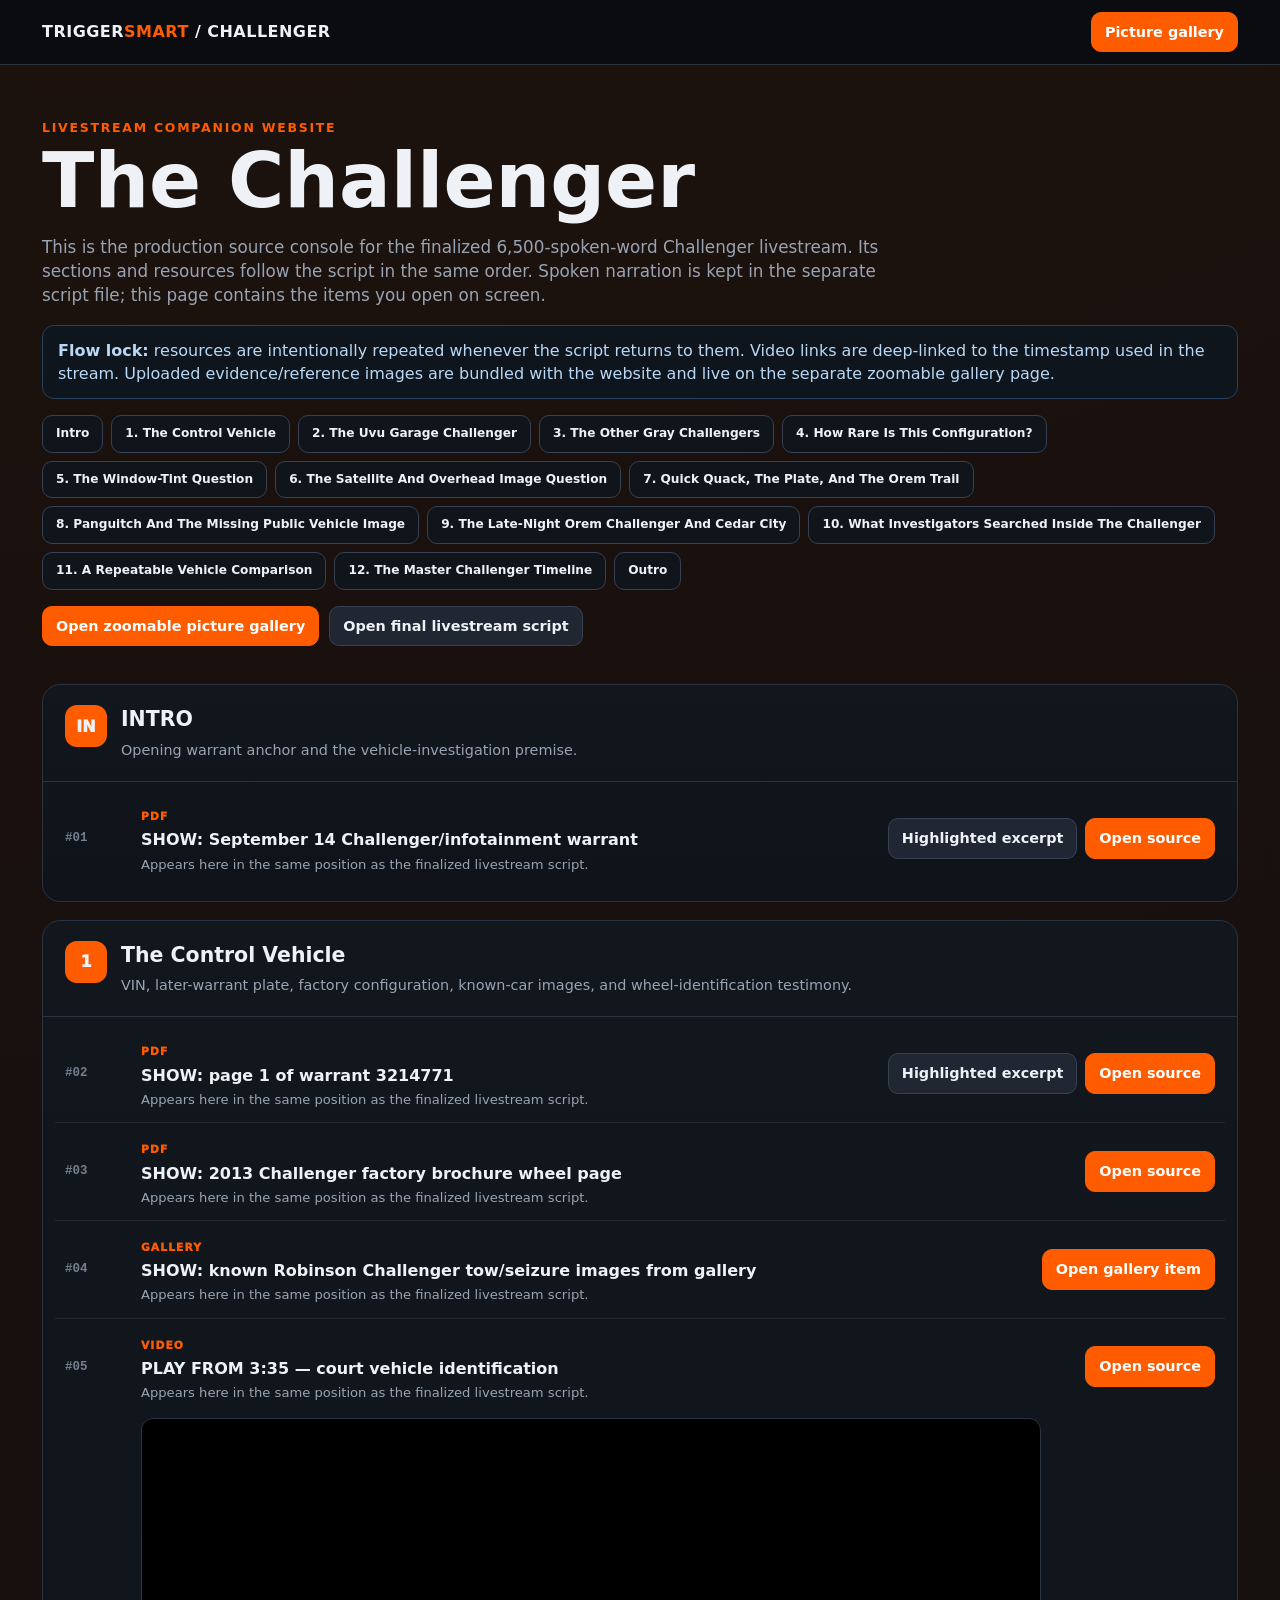
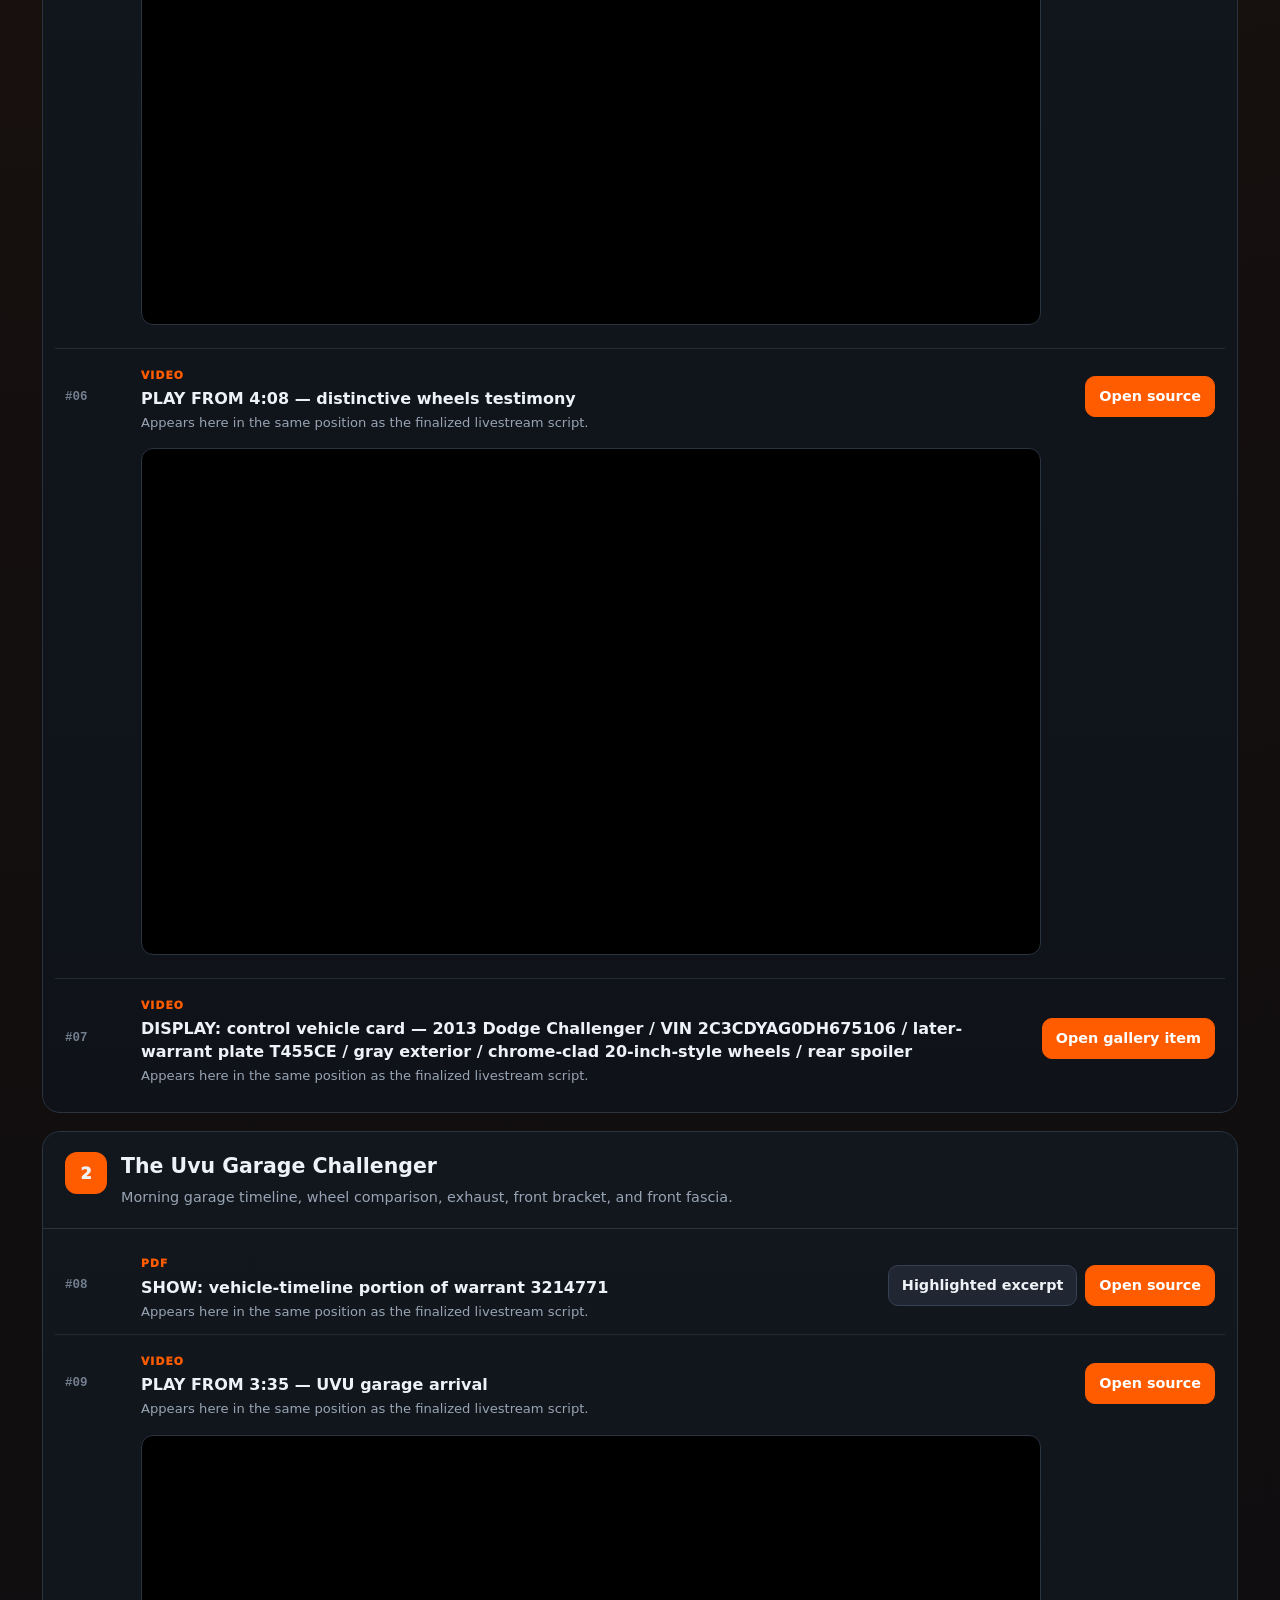
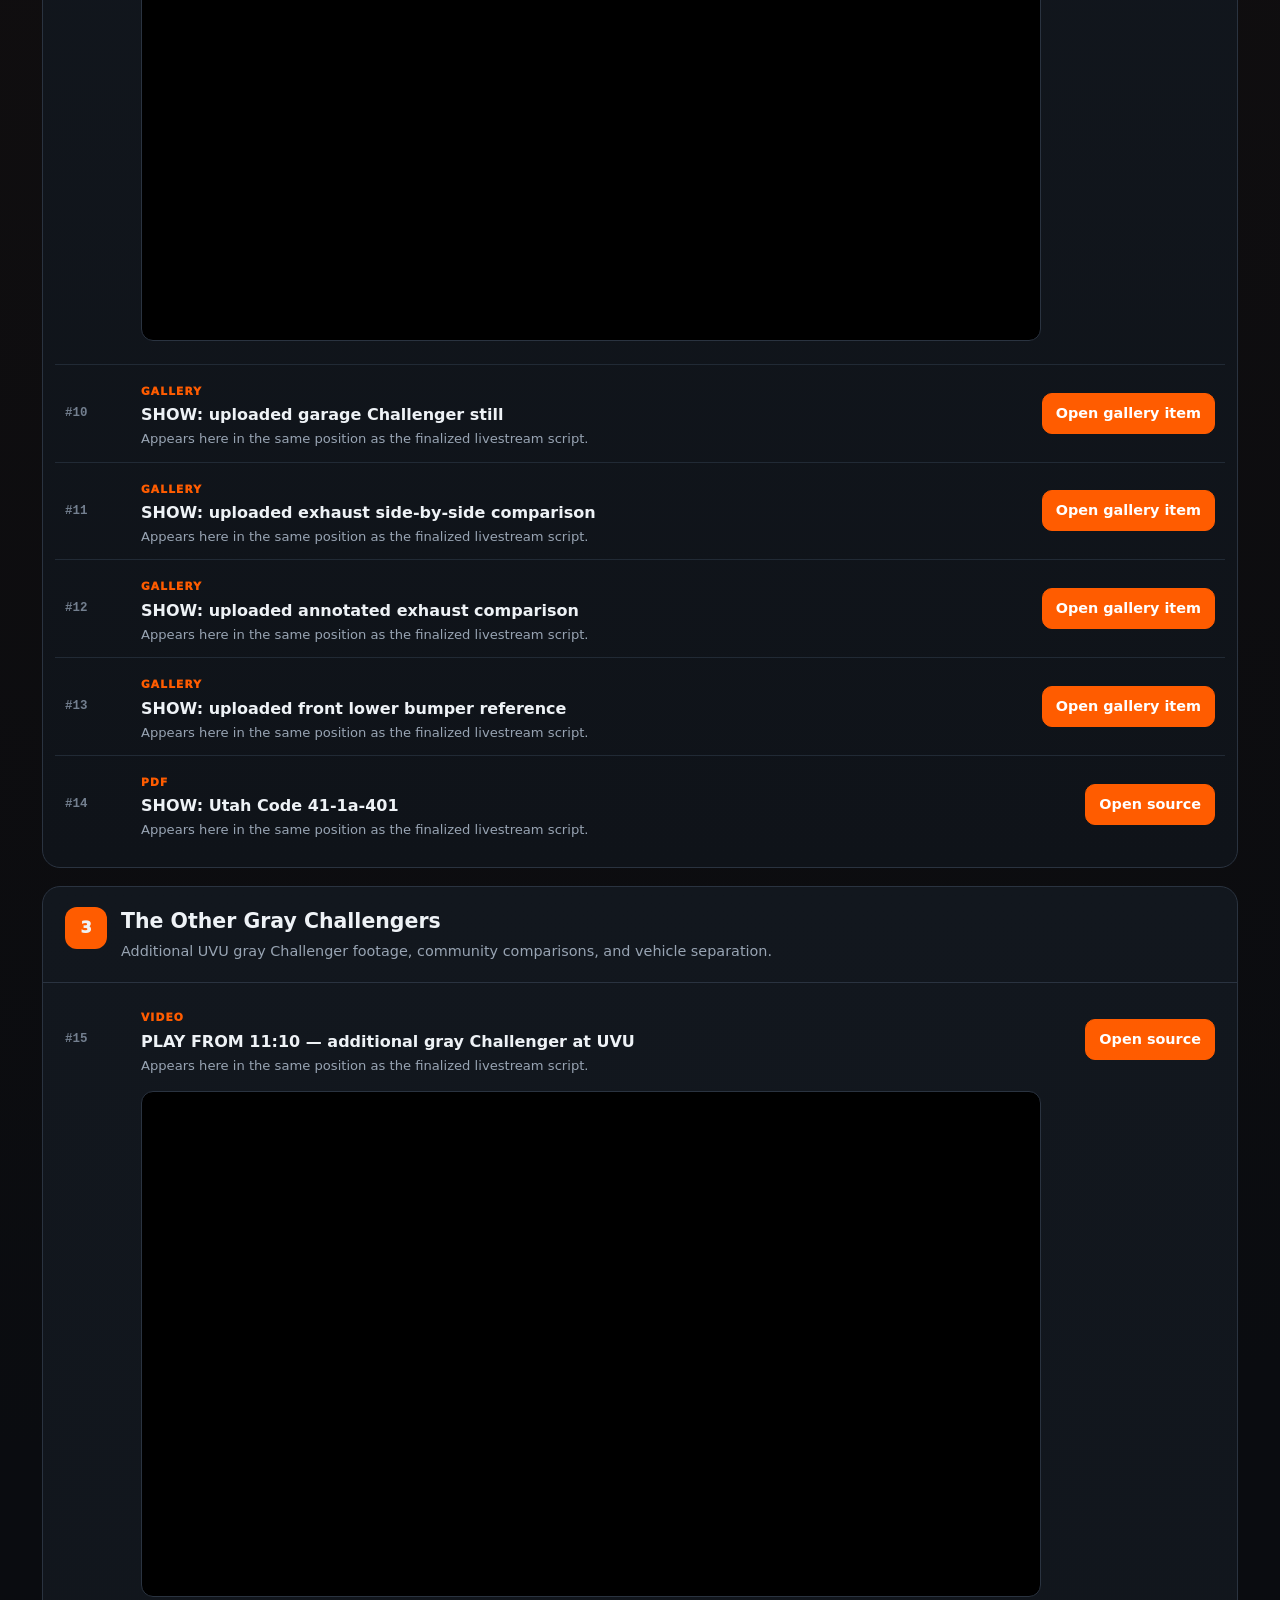
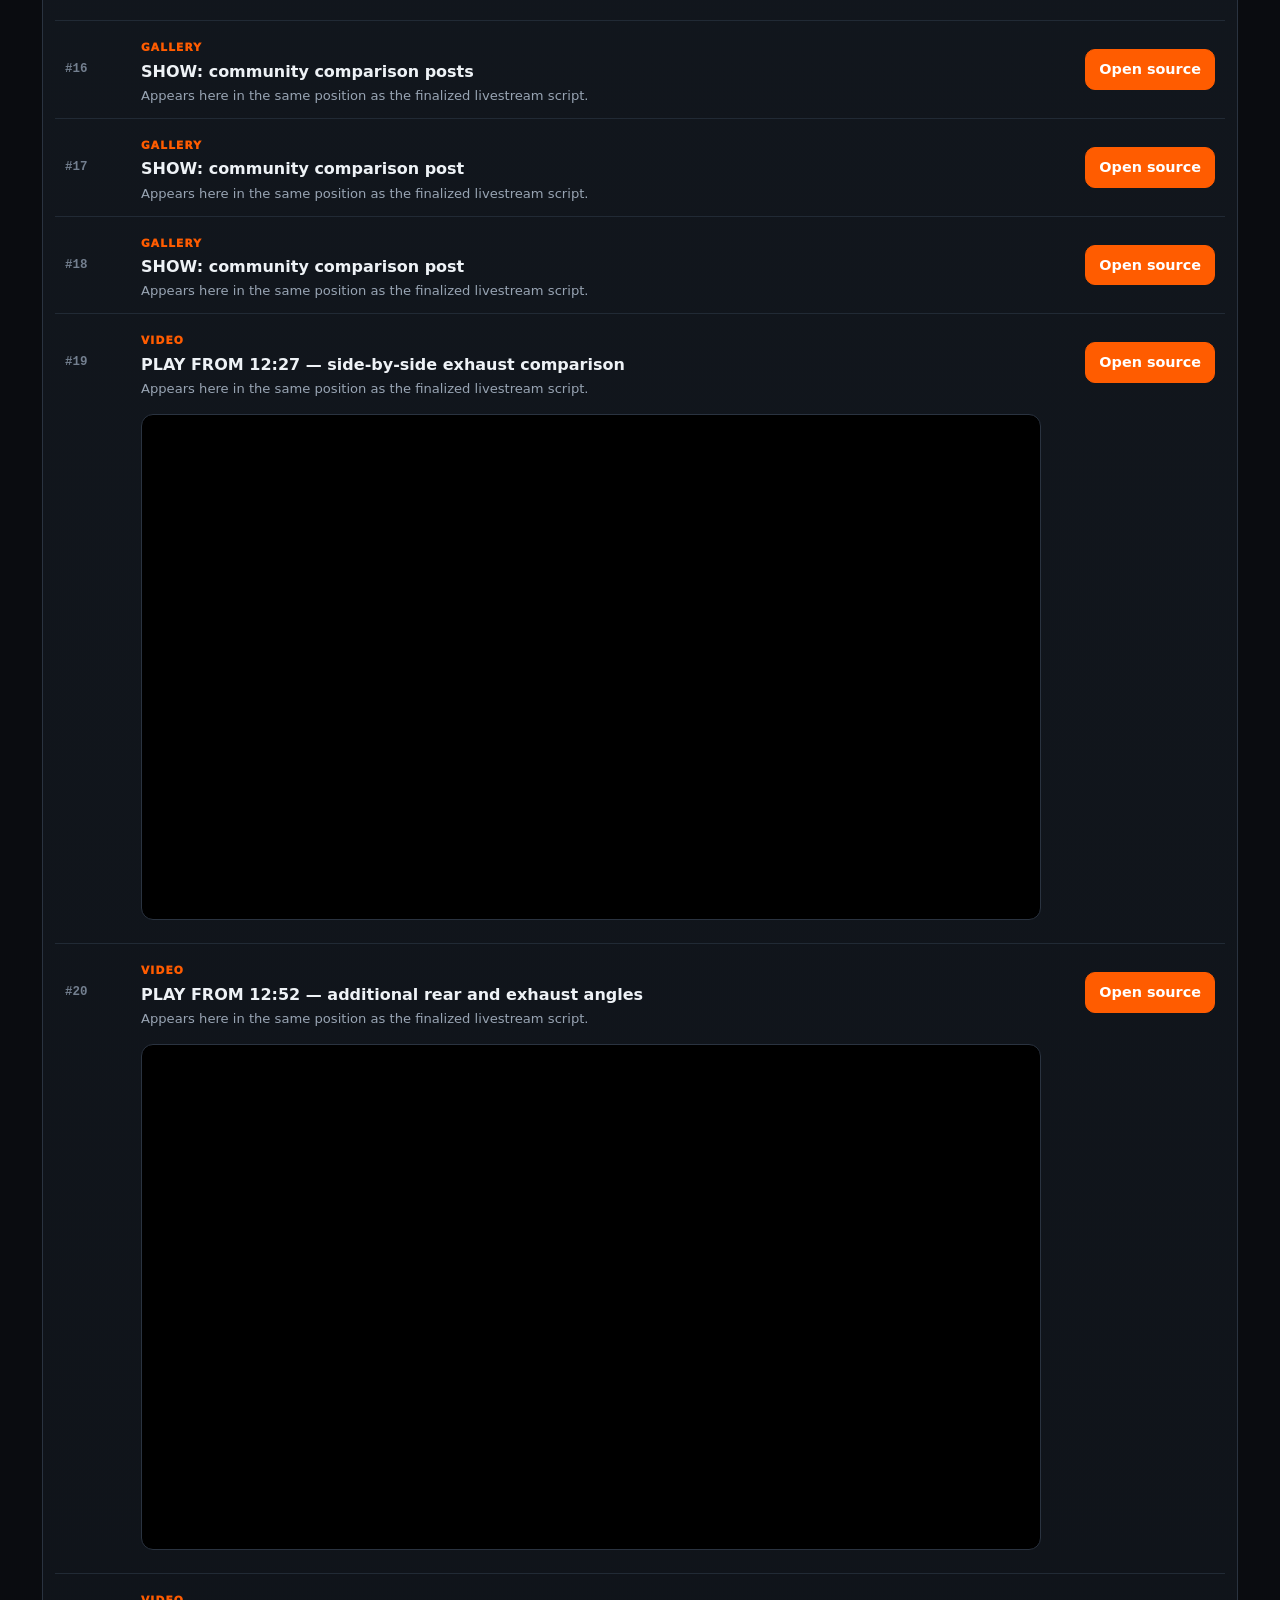
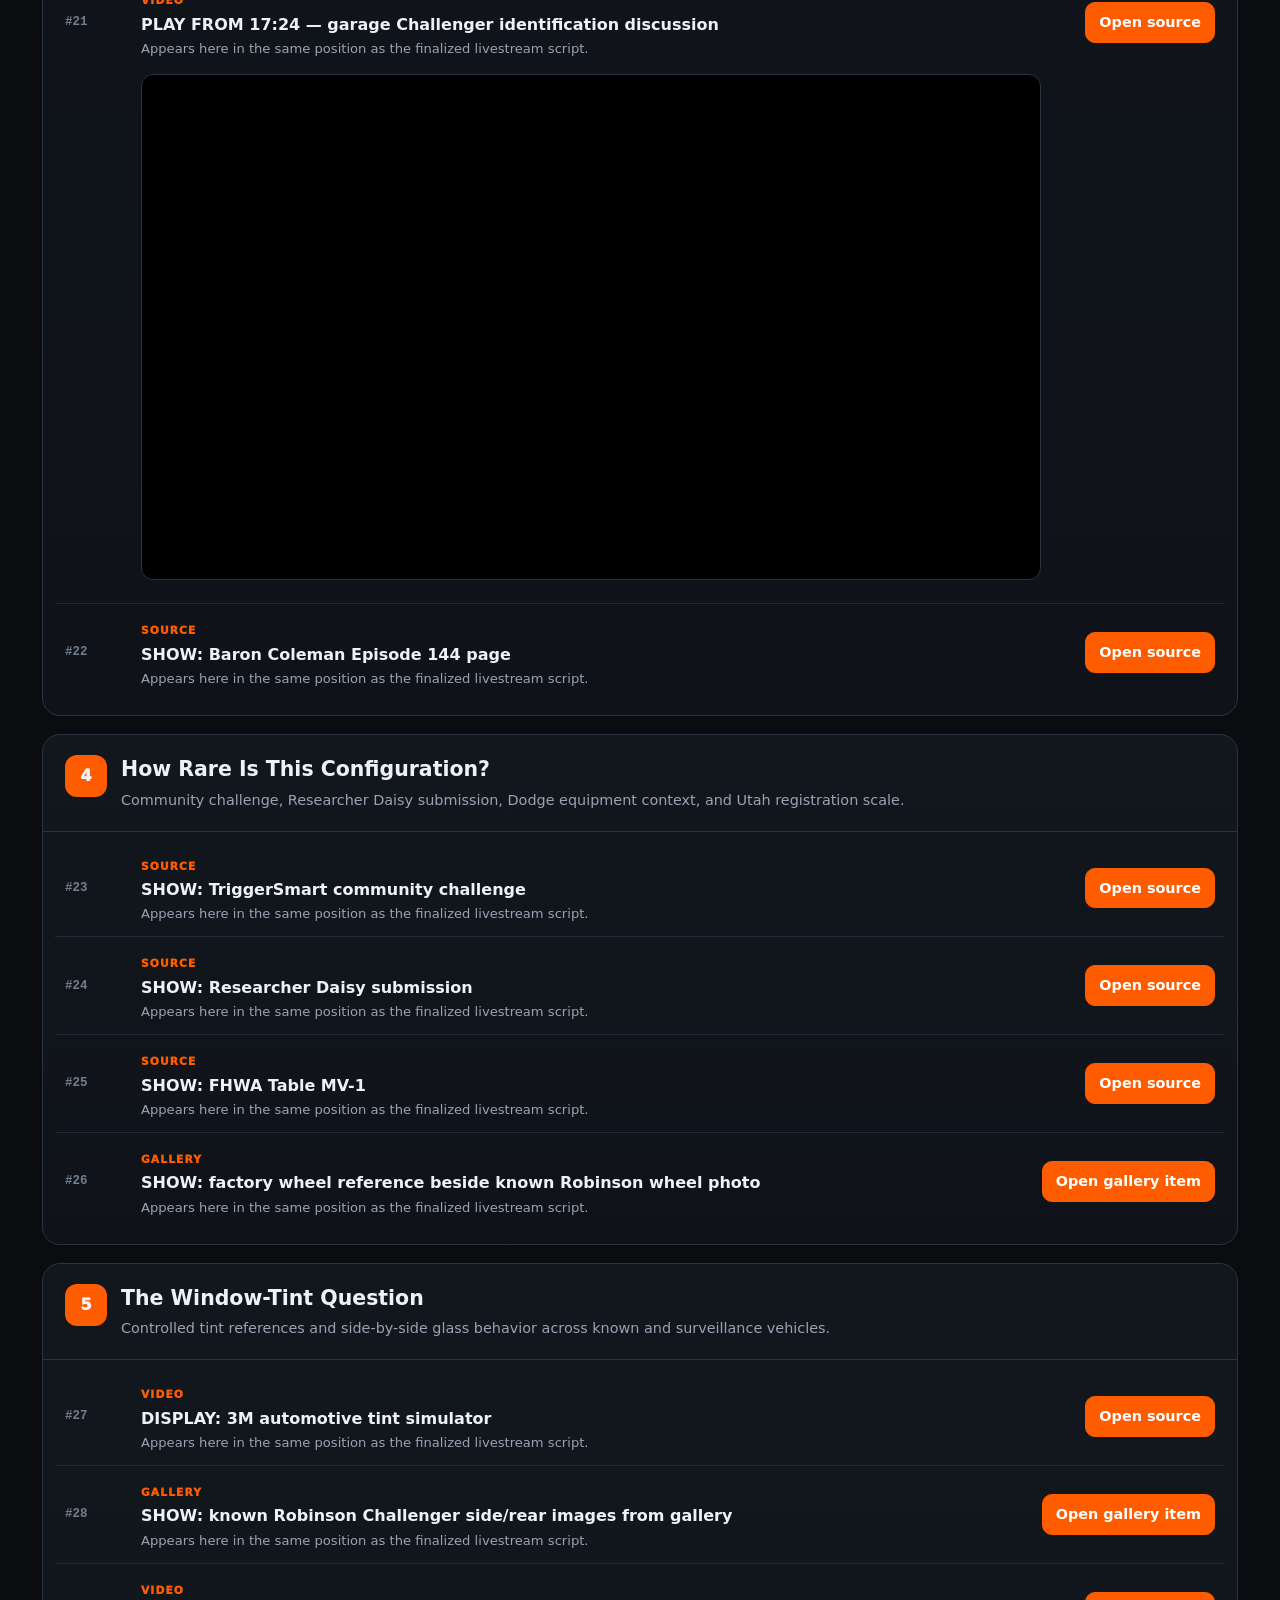
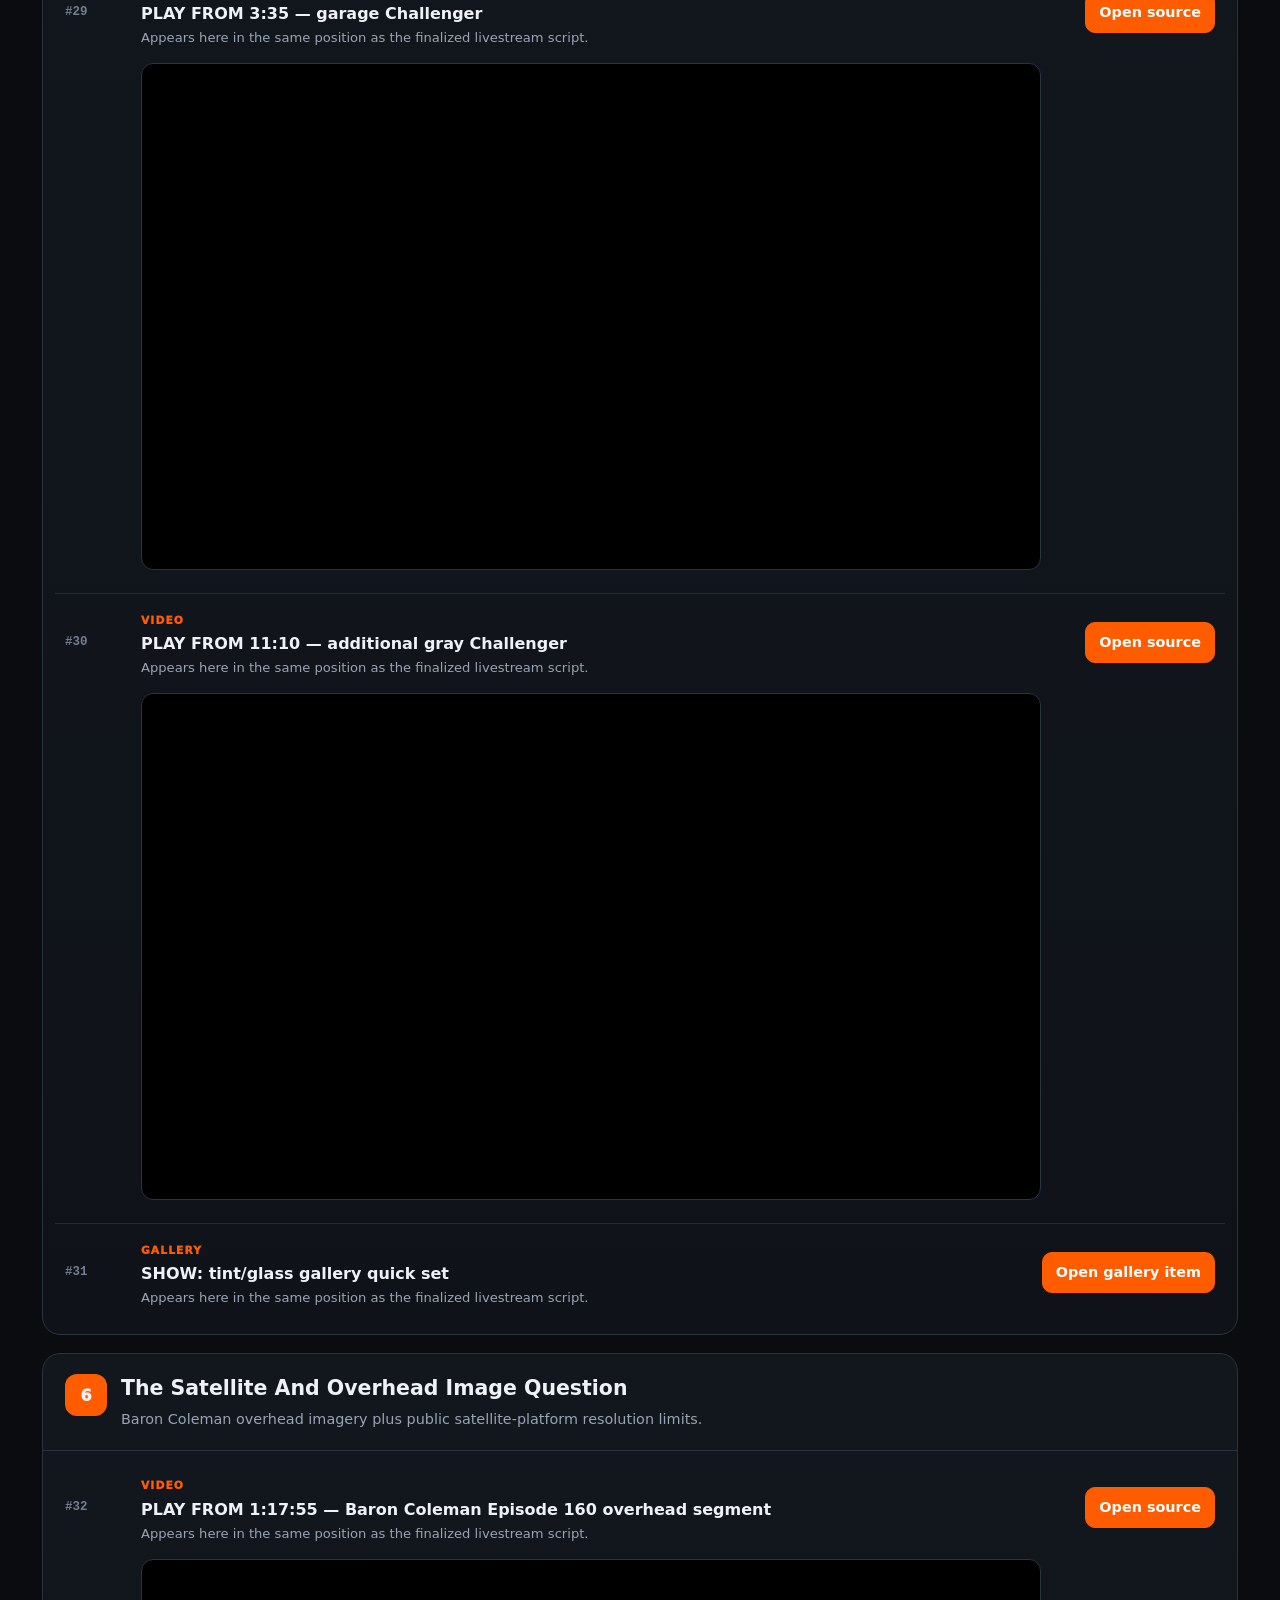
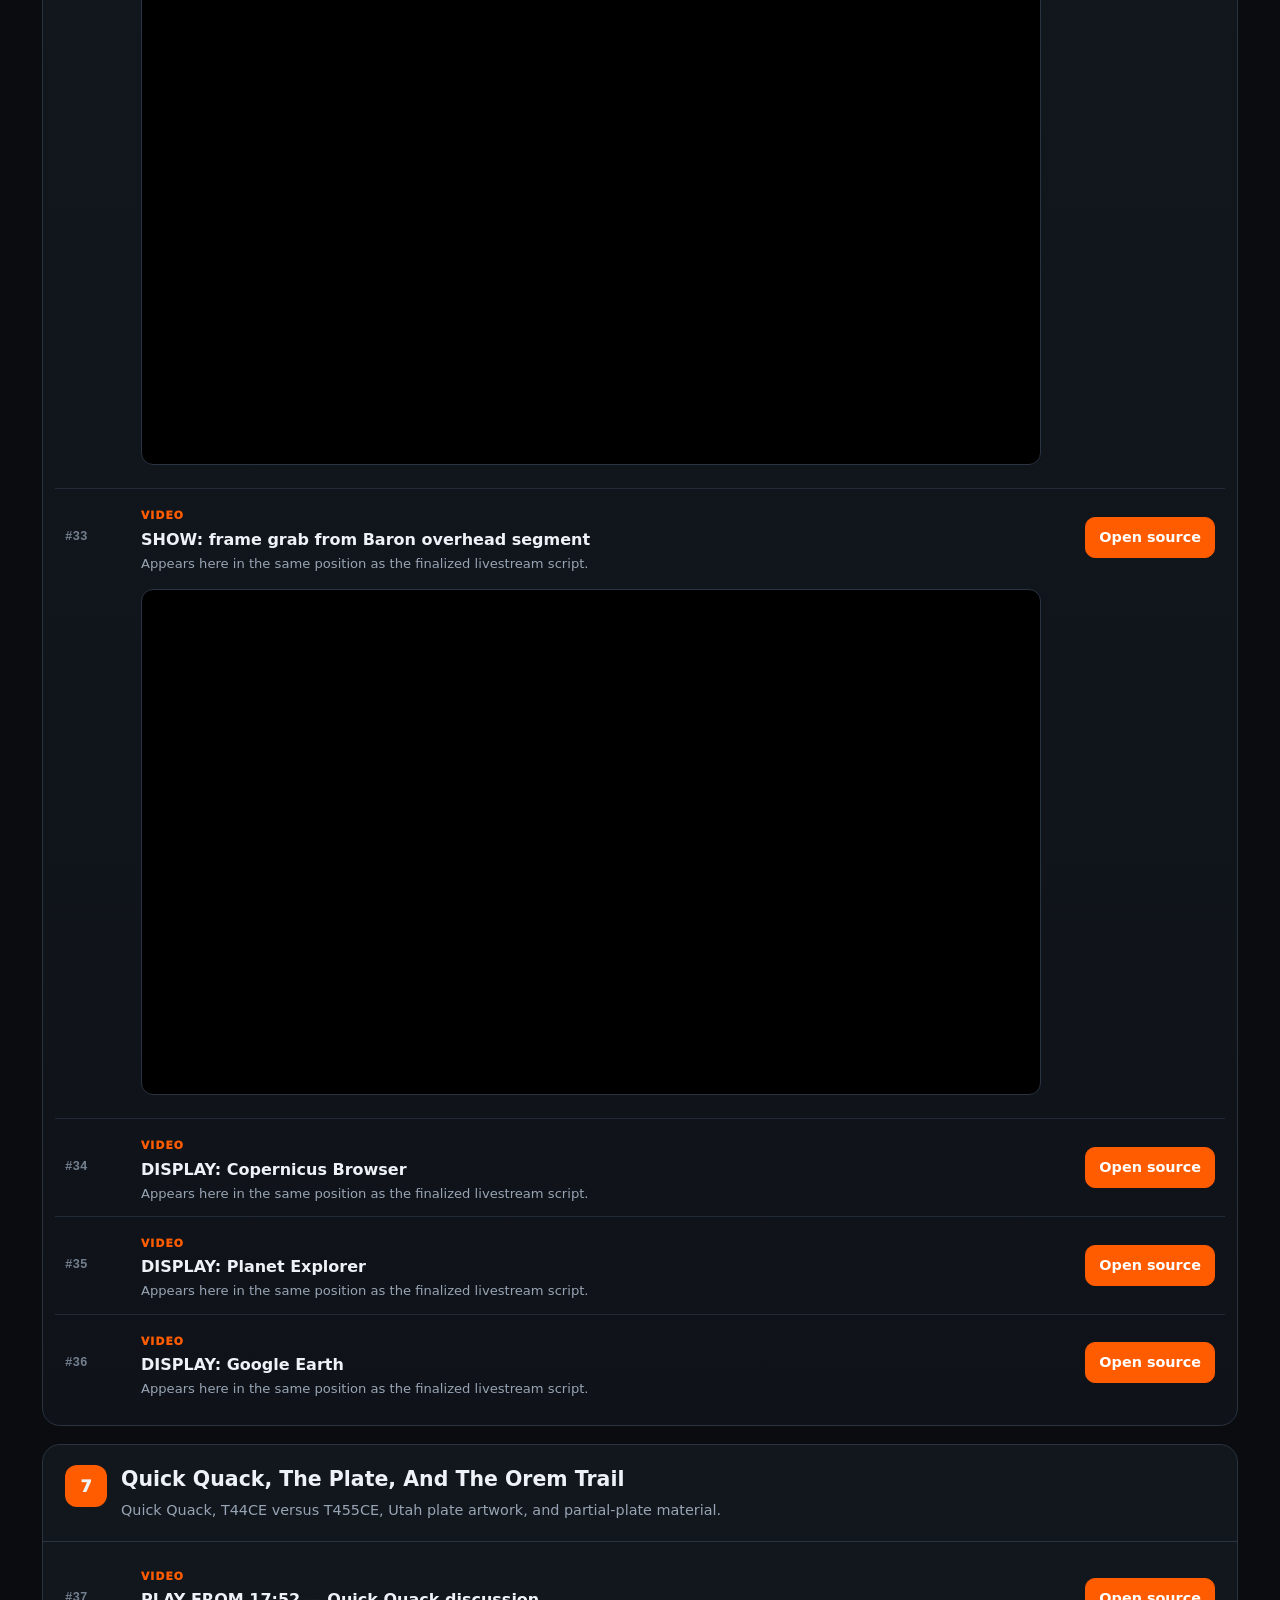
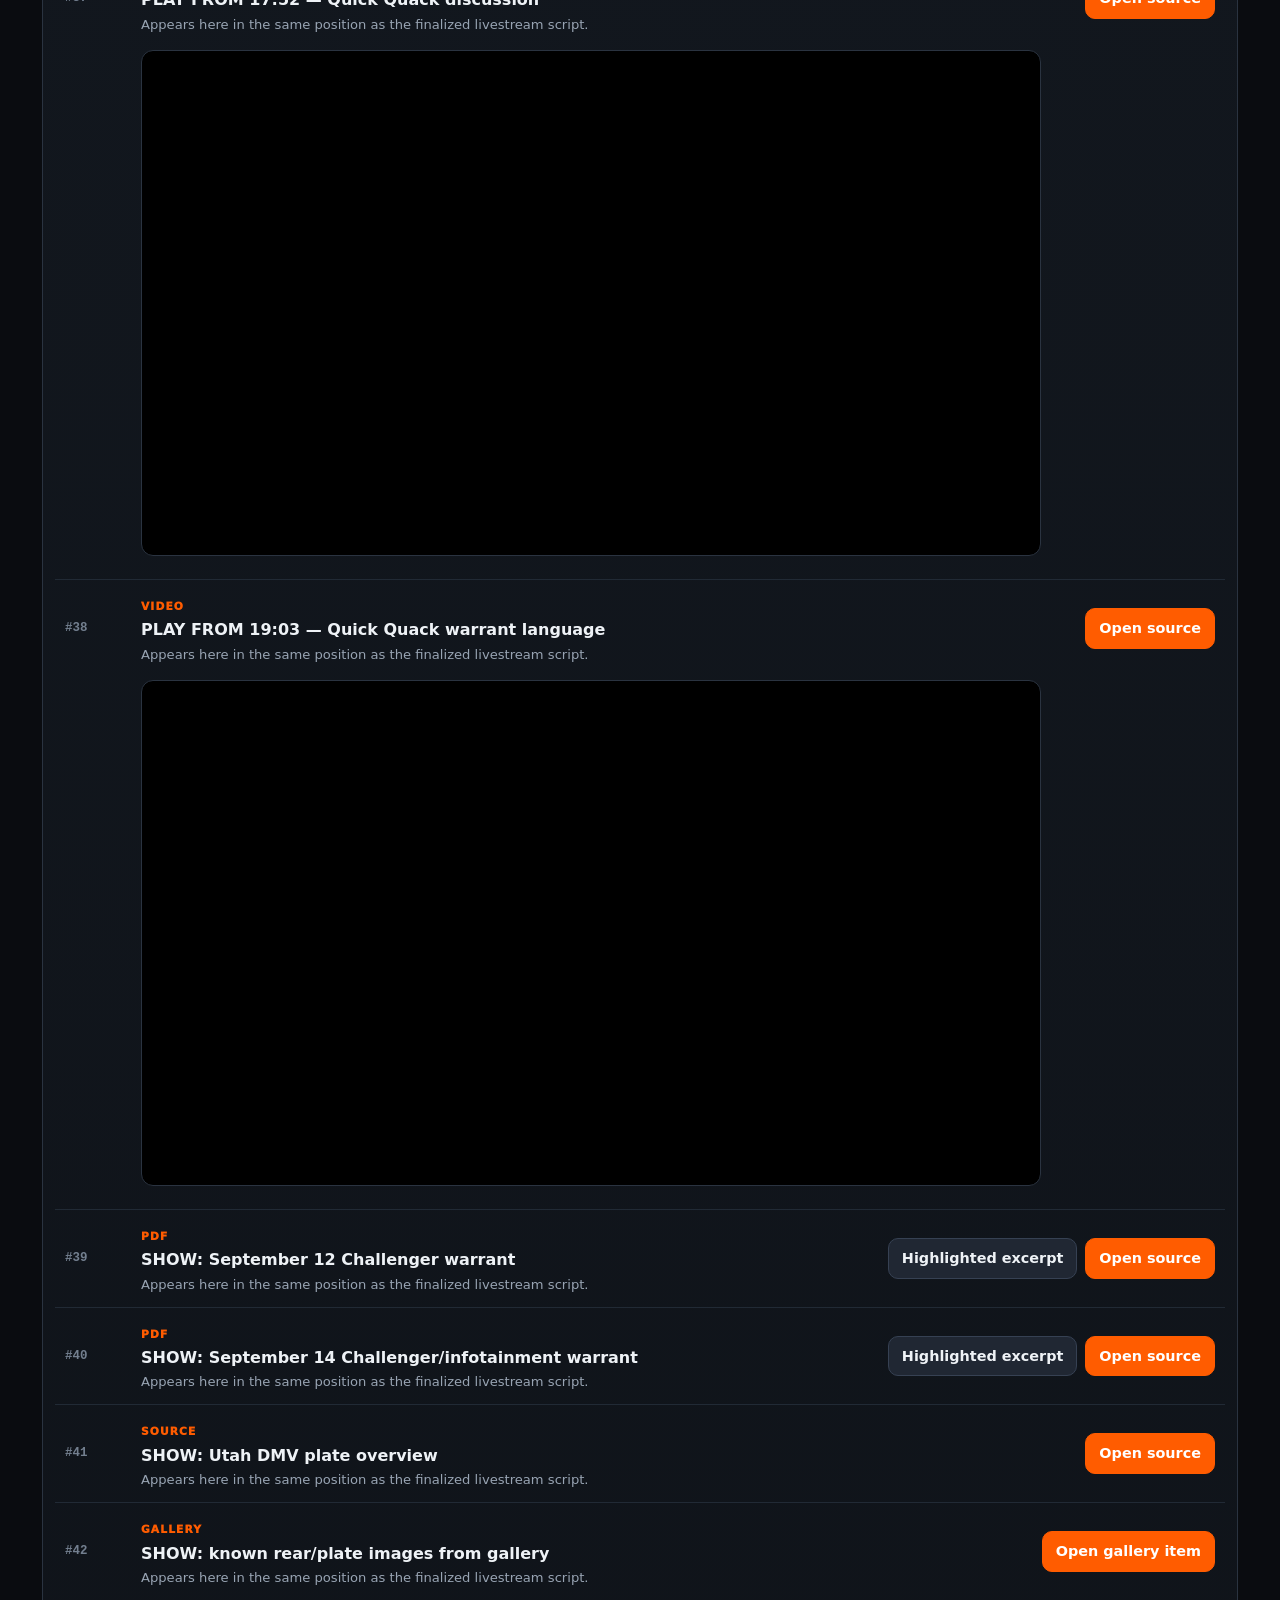
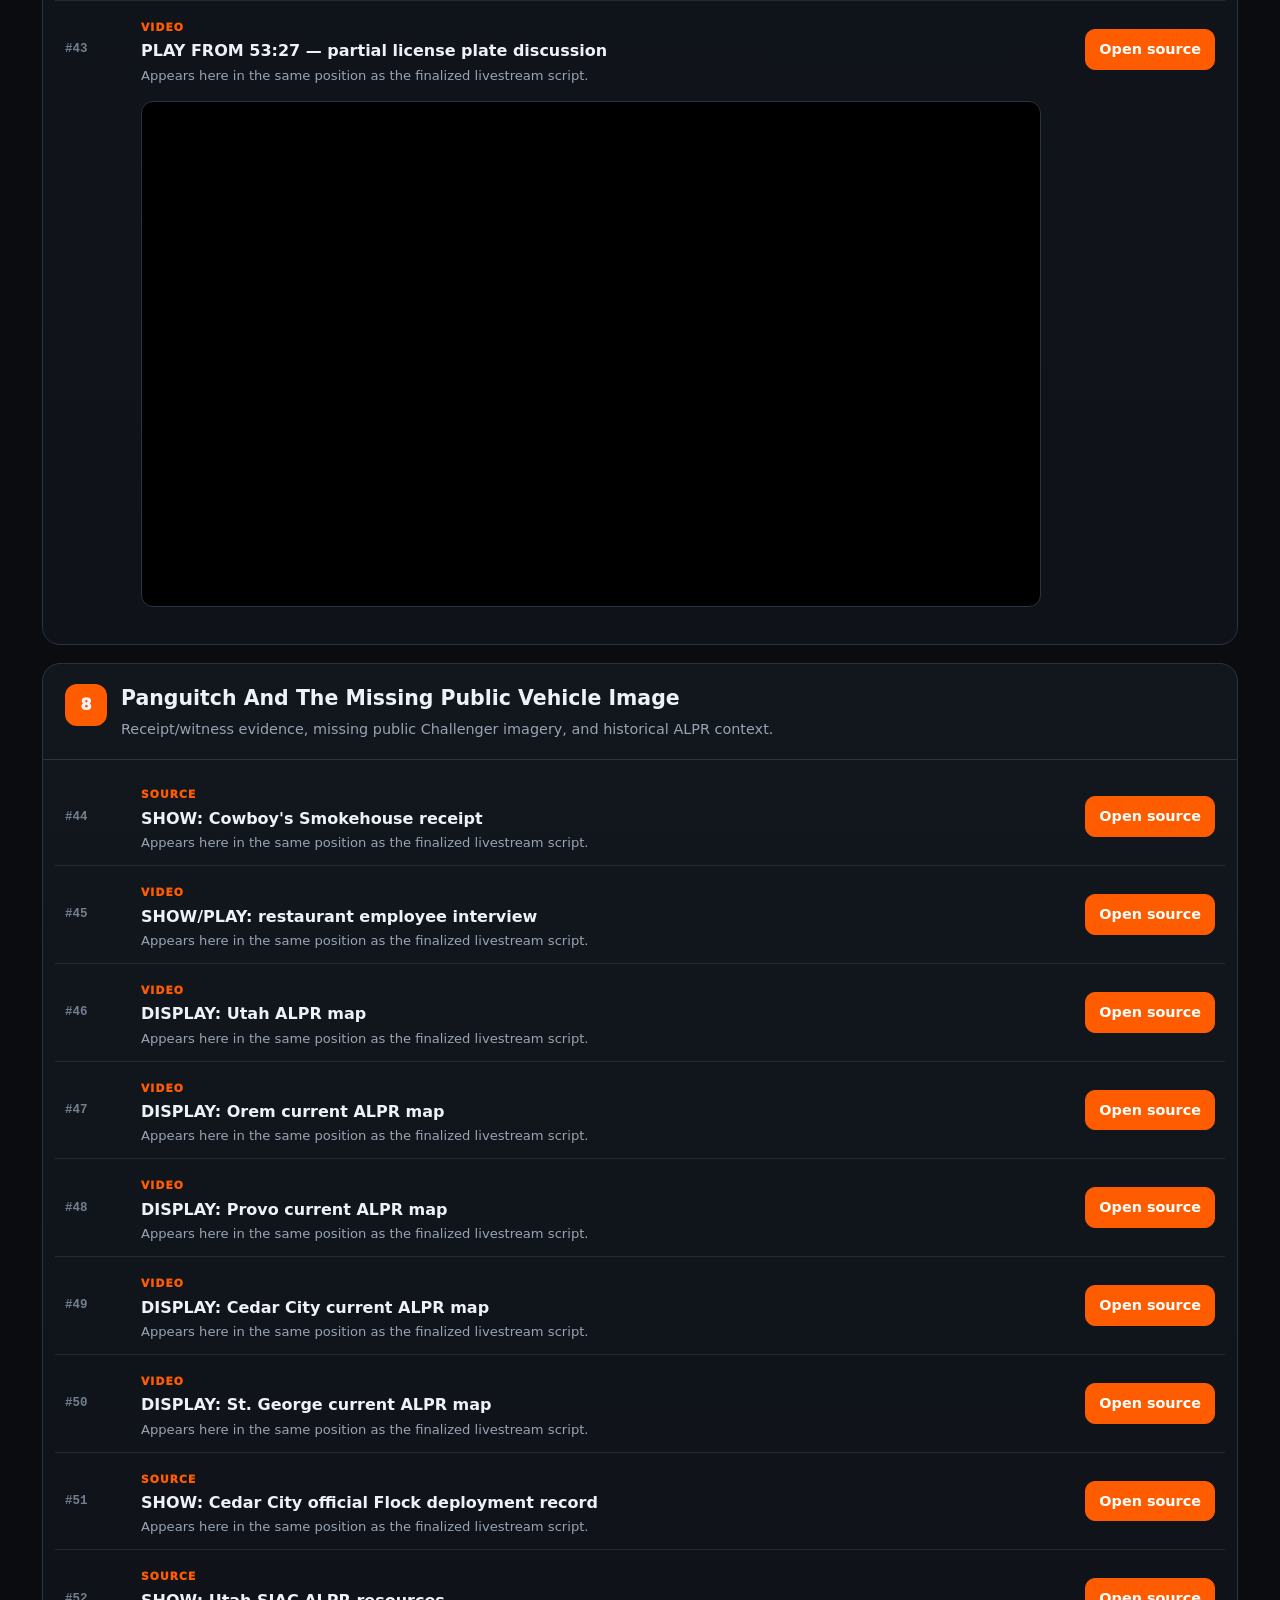
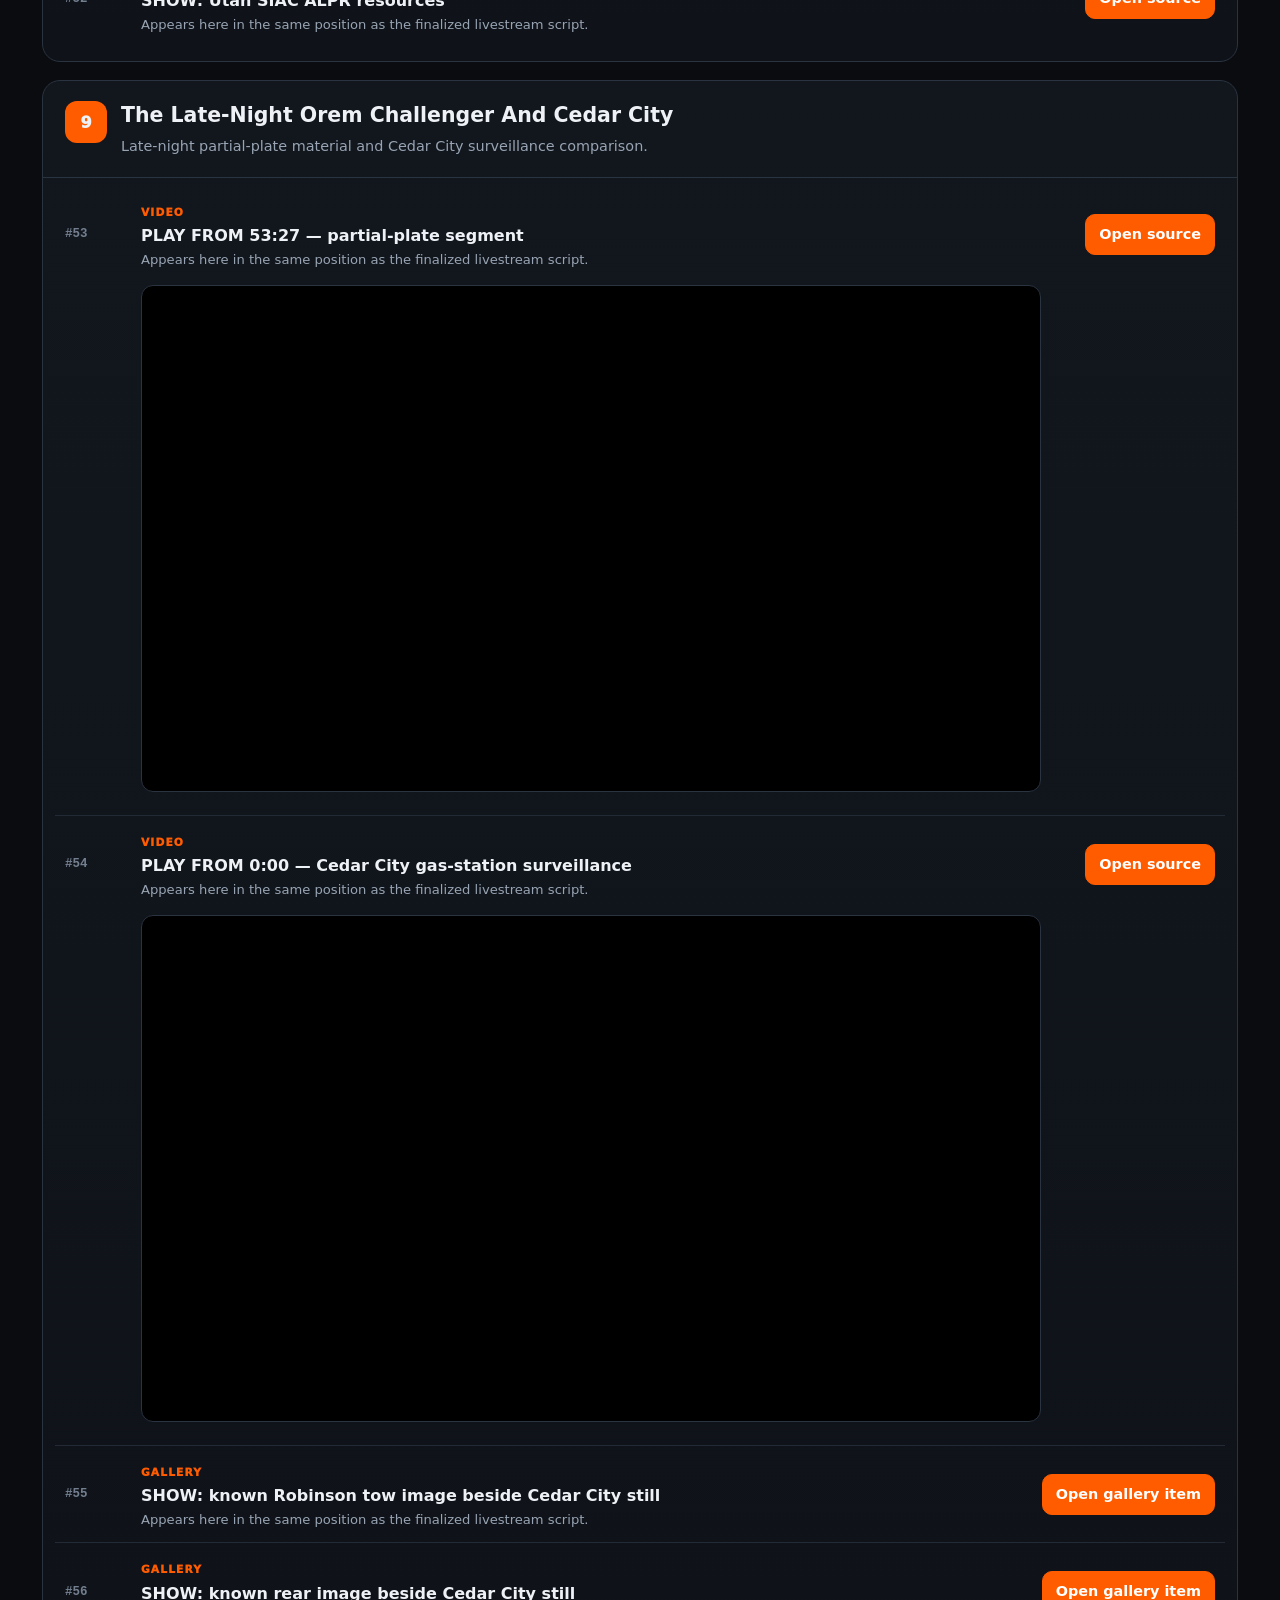
==== commit e7a257df: "Update index.html" ====
--- a/index.html
+++ b/index.html
@@ -1,4 +1,4 @@
 <!doctype html>
 <html lang="en"><head><meta charset="utf-8"><meta name="viewport" content="width=device-width,initial-scale=1"><title>The Challenger — Livestream Research Console</title><link rel="stylesheet" href="assets/css/site.css"><style>.toc{display:flex;gap:8px;flex-wrap:wrap;margin-top:16px}.toc a{font-size:.76rem}.flow-note{background:#0e151d;border:1px solid #27435e;color:#b8d8f6;border-radius:12px;padding:13px 15px;margin-top:12px}.status{color:#92a0b1;font-size:.78rem;margin-top:4px}.section-anchor{scroll-margin-top:84px}.nolink{color:var(--muted);font-size:.78rem}</style></head><body>
-<header class="topbar"><div class="wrap"><div class="brand">TRIGGER<span>SMART</span> / CHALLENGER</div><nav class="nav"><a class="btn subtle" href="CHALLENGER_FINAL_LIVESTREAM_SCRIPT.txt" target="_blank">Final script</a><a class="btn primary" href="gallery.html">Picture gallery</a></nav></div></header>
-<main><div class="wrap"><section class="hero"><div class="kicker">Livestream companion website</div><h1>The Challenger</h1><p>This is the production source console for the finalized 6,500-spoken-word Challenger livestream. Its sections and resources follow the script in the same order. Spoken narration is kept in the separate script file; this page contains the items you open on screen.</p><div class="flow-note"><strong>Flow lock:</strong> resources are intentionally repeated whenever the script returns to them. Video links are deep-linked to the timestamp used in the stream. Uploaded evidence/reference images are bundled with the website and live on the separate zoomable gallery page.</div><div class="toc"><a class="btn subtle" href="#intro">Intro</a><a class="btn subtle" href="#section-1">1. The Control Vehicle</a><a class="btn subtle" href="#section-2">2. The Uvu Garage Challenger</a><a class="btn subtle" href="#section-3">3. The Other Gray Challengers</a><a class="btn subtle" href="#section-4">4. How Rare Is This Configuration?</a><a class="btn subtle" href="#section-5">5. The Window-Tint Question</a><a class="btn subtle" href="#section-6">6. The Satellite And Overhead Image Question</a><a class="btn subtle" href="#section-7">7. Quick Quack, The Plate, And The Orem Trail</a><a class="btn subtle" href="#section-8">8. Panguitch And The Missing Public Vehicle Image</a><a class="btn subtle" href="#section-9">9. The Late-Night Orem Challenger And Cedar City</a><a class="btn subtle" href="#section-10">10. What Investigators Searched Inside The Challenger</a><a class="btn subtle" href="#section-11">11. A Repeatable Vehicle Comparison</a><a class="btn subtle" href="#section-12">12. The Master Challenger Timeline</a><a class="btn subtle" href="#outro">Outro</a></div><div style="margin-top:16px;display:flex;gap:10px;flex-wrap:wrap"><a class="btn primary" href="gallery.html">Open zoomable picture gallery</a><a class="btn" href="CHALLENGER_FINAL_LIVESTREAM_SCRIPT.txt" target="_blank">Open final livestream script</a></div></section><div class="run"><section class="section section-anchor" id="intro"><div class="section-head"><div class="section-num">IN</div><div><h2>INTRO</h2><div class="desc">Opening warrant anchor and the vehicle-investigation premise.</div></div></div><div class="resources"><div class="resource"><div class="ord">#01</div><div class="meta"><div class="rtype">PDF</div><div class="rtitle">SHOW: September 14 Challenger/infotainment warrant</div><div class="rnote">Appears here in the same position as the finalized livestream script.</div></div><div class="actions"><a class="btn" href="docs/3214771_infotainment_warrant_HIGHLIGHTED_EXCERPTS.pdf" target="_blank">Highlighted excerpt</a><a class="btn primary" href="https://triggersmart.github.io/redacted-charlie-kirk-warrants/burkhart-warrants-redacted/3214771_Challenger-infotainment-T455CE_REDACTED.pdf" target="_blank" rel="noopener">Open source</a></div></div></div></section><section class="section section-anchor" id="section-1"><div class="section-head"><div class="section-num">1</div><div><h2>The Control Vehicle</h2><div class="desc">VIN, later-warrant plate, factory configuration, known-car images, and wheel-identification testimony.</div></div></div><div class="resources"><div class="resource"><div class="ord">#02</div><div class="meta"><div class="rtype">PDF</div><div class="rtitle">SHOW: page 1 of warrant 3214771</div><div class="rnote">Appears here in the same position as the finalized livestream script.</div></div><div class="actions"><a class="btn" href="docs/3214771_infotainment_warrant_HIGHLIGHTED_EXCERPTS.pdf" target="_blank">Highlighted excerpt</a><a class="btn primary" href="https://triggersmart.github.io/redacted-charlie-kirk-warrants/burkhart-warrants-redacted/3214771_Challenger-infotainment-T455CE_REDACTED.pdf" target="_blank" rel="noopener">Open source</a></div></div><div class="resource"><div class="ord">#03</div><div class="meta"><div class="rtype">PDF</div><div class="rtitle">SHOW: 2013 Challenger factory brochure wheel page</div><div class="rnote">Appears here in the same position as the finalized livestream script.</div></div><div class="actions"><a class="btn primary" href="https://cdn.dealereprocess.org/cdn/brochures/dodge/2013-challenger.pdf" target="_blank" rel="noopener">Open source</a></div></div><div class="resource"><div class="ord">#04</div><div class="meta"><div class="rtype">GALLERY</div><div class="rtitle">SHOW: known Robinson Challenger tow/seizure images from gallery</div><div class="rnote">Appears here in the same position as the finalized livestream script.</div></div><div class="actions"><a class="btn primary" href="gallery.html#img-case-impounded">Open gallery item</a></div></div><div class="resource"><div class="ord">#05</div><div class="meta"><div class="rtype">VIDEO</div><div class="rtitle">PLAY FROM 3:35 — court vehicle identification</div><div class="rnote">Appears here in the same position as the finalized livestream script.</div></div><div class="actions"><a class="btn primary" href="https://www.youtube.com/watch?v=yrqUmwLsfGg&amp;t=215s" target="_blank" rel="noopener">Open source</a></div><div class="video-box"><iframe loading="lazy" src="https://www.youtube-nocookie.com/embed/yrqUmwLsfGg?start=215&amp;rel=0" title="PLAY FROM 3:35 — court vehicle identification" allow="accelerometer; autoplay; clipboard-write; encrypted-media; gyroscope; picture-in-picture; web-share" allowfullscreen></iframe></div></div><div class="resource"><div class="ord">#06</div><div class="meta"><div class="rtype">VIDEO</div><div class="rtitle">PLAY FROM 4:08 — distinctive wheels testimony</div><div class="rnote">Appears here in the same position as the finalized livestream script.</div></div><div class="actions"><a class="btn primary" href="https://www.youtube.com/watch?v=yrqUmwLsfGg&amp;t=248s" target="_blank" rel="noopener">Open source</a></div><div class="video-box"><iframe loading="lazy" src="https://www.youtube-nocookie.com/embed/yrqUmwLsfGg?start=248&amp;rel=0" title="PLAY FROM 4:08 — distinctive wheels testimony" allow="accelerometer; autoplay; clipboard-write; encrypted-media; gyroscope; picture-in-picture; web-share" allowfullscreen></iframe></div></div><div class="resource"><div class="ord">#07</div><div class="meta"><div class="rtype">VIDEO</div><div class="rtitle">DISPLAY: control vehicle card — 2013 Dodge Challenger / VIN 2C3CDYAG0DH675106 / later-warrant plate T455CE / gray exterior / chrome-clad 20-inch-style wheels / rear spoiler</div><div class="rnote">Appears here in the same position as the finalized livestream script.</div></div><div class="actions"><a class="btn primary" href="gallery.html#case-surveillance">Open gallery item</a></div></div></div></section><section class="section section-anchor" id="section-2"><div class="section-head"><div class="section-num">2</div><div><h2>The Uvu Garage Challenger</h2><div class="desc">Morning garage timeline, wheel comparison, exhaust, front bracket, and front fascia.</div></div></div><div class="resources"><div class="resource"><div class="ord">#08</div><div class="meta"><div class="rtype">PDF</div><div class="rtitle">SHOW: vehicle-timeline portion of warrant 3214771</div><div class="rnote">Appears here in the same position as the finalized livestream script.</div></div><div class="actions"><a class="btn" href="docs/3214771_infotainment_warrant_HIGHLIGHTED_EXCERPTS.pdf" target="_blank">Highlighted excerpt</a><a class="btn primary" href="https://triggersmart.github.io/redacted-charlie-kirk-warrants/burkhart-warrants-redacted/3214771_Challenger-infotainment-T455CE_REDACTED.pdf" target="_blank" rel="noopener">Open source</a></div></div><div class="resource"><div class="ord">#09</div><div class="meta"><div class="rtype">VIDEO</div><div class="rtitle">PLAY FROM 3:35 — UVU garage arrival</div><div class="rnote">Appears here in the same position as the finalized livestream script.</div></div><div class="actions"><a class="btn primary" href="https://www.youtube.com/watch?v=yrqUmwLsfGg&amp;t=215s" target="_blank" rel="noopener">Open source</a></div><div class="video-box"><iframe loading="lazy" src="https://www.youtube-nocookie.com/embed/yrqUmwLsfGg?start=215&amp;rel=0" title="PLAY FROM 3:35 — UVU garage arrival" allow="accelerometer; autoplay; clipboard-write; encrypted-media; gyroscope; picture-in-picture; web-share" allowfullscreen></iframe></div></div><div class="resource"><div class="ord">#10</div><div class="meta"><div class="rtype">GALLERY</div><div class="rtitle">SHOW: uploaded garage Challenger still</div><div class="rnote">Appears here in the same position as the finalized livestream script.</div></div><div class="actions"><a class="btn primary" href="gallery.html#img-case-garage">Open gallery item</a></div></div><div class="resource"><div class="ord">#11</div><div class="meta"><div class="rtype">GALLERY</div><div class="rtitle">SHOW: uploaded exhaust side-by-side comparison</div><div class="rnote">Appears here in the same position as the finalized livestream script.</div></div><div class="actions"><a class="btn primary" href="gallery.html#img-exhaust-side-by-side">Open gallery item</a></div></div><div class="resource"><div class="ord">#12</div><div class="meta"><div class="rtype">GALLERY</div><div class="rtitle">SHOW: uploaded annotated exhaust comparison</div><div class="rnote">Appears here in the same position as the finalized livestream script.</div></div><div class="actions"><a class="btn primary" href="gallery.html#img-comparison-annotated">Open gallery item</a></div></div><div class="resource"><div class="ord">#13</div><div class="meta"><div class="rtype">GALLERY</div><div class="rtitle">SHOW: uploaded front lower bumper reference</div><div class="rnote">Appears here in the same position as the finalized livestream script.</div></div><div class="actions"><a class="btn primary" href="gallery.html#img-front-lower-bumper">Open gallery item</a></div></div><div class="resource"><div class="ord">#14</div><div class="meta"><div class="rtype">PDF</div><div class="rtitle">SHOW: Utah Code 41-1a-401</div><div class="rnote">Appears here in the same position as the finalized livestream script.</div></div><div class="actions"><a class="btn primary" href="https://le.utah.gov/xcode/Title41/Chapter1A/C41-1a-S401_2025010120240501.pdf" target="_blank" rel="noopener">Open source</a></div></div></div></section><section class="section section-anchor" id="section-3"><div class="section-head"><div class="section-num">3</div><div><h2>The Other Gray Challengers</h2><div class="desc">Additional UVU gray Challenger footage, community comparisons, and vehicle separation.</div></div></div><div class="resources"><div class="resource"><div class="ord">#15</div><div class="meta"><div class="rtype">VIDEO</div><div class="rtitle">PLAY FROM 11:10 — additional gray Challenger at UVU</div><div class="rnote">Appears here in the same position as the finalized livestream script.</div></div><div class="actions"><a class="btn primary" href="https://www.youtube.com/watch?v=BvthGQw3_s0&amp;t=670s" target="_blank" rel="noopener">Open source</a></div><div class="video-box"><iframe loading="lazy" src="https://www.youtube-nocookie.com/embed/BvthGQw3_s0?start=670&amp;rel=0" title="PLAY FROM 11:10 — additional gray Challenger at UVU" allow="accelerometer; autoplay; clipboard-write; encrypted-media; gyroscope; picture-in-picture; web-share" allowfullscreen></iframe></div></div><div class="resource"><div class="ord">#16</div><div class="meta"><div class="rtype">GALLERY</div><div class="rtitle">SHOW: community comparison posts</div><div class="rnote">Appears here in the same position as the finalized livestream script.</div></div><div class="actions"><a class="btn primary" href="https://x.com/zoozoosop/status/2103678174609731811?s=20" target="_blank" rel="noopener">Open source</a></div></div><div class="resource"><div class="ord">#17</div><div class="meta"><div class="rtype">GALLERY</div><div class="rtitle">SHOW: community comparison post</div><div class="rnote">Appears here in the same position as the finalized livestream script.</div></div><div class="actions"><a class="btn primary" href="https://x.com/TDeemie/status/2103520656671273039?s=20" target="_blank" rel="noopener">Open source</a></div></div><div class="resource"><div class="ord">#18</div><div class="meta"><div class="rtype">GALLERY</div><div class="rtitle">SHOW: community comparison post</div><div class="rnote">Appears here in the same position as the finalized livestream script.</div></div><div class="actions"><a class="btn primary" href="https://x.com/SloDok9/status/2103651470734397682?s=20" target="_blank" rel="noopener">Open source</a></div></div><div class="resource"><div class="ord">#19</div><div class="meta"><div class="rtype">VIDEO</div><div class="rtitle">PLAY FROM 12:27 — side-by-side exhaust comparison</div><div class="rnote">Appears here in the same position as the finalized livestream script.</div></div><div class="actions"><a class="btn primary" href="https://www.youtube.com/watch?v=_Sq5RqP27NY&amp;t=747s" target="_blank" rel="noopener">Open source</a></div><div class="video-box"><iframe loading="lazy" src="https://www.youtube-nocookie.com/embed/_Sq5RqP27NY?start=747&amp;rel=0" title="PLAY FROM 12:27 — side-by-side exhaust comparison" allow="accelerometer; autoplay; clipboard-write; encrypted-media; gyroscope; picture-in-picture; web-share" allowfullscreen></iframe></div></div><div class="resource"><div class="ord">#20</div><div class="meta"><div class="rtype">VIDEO</div><div class="rtitle">PLAY FROM 12:52 — additional rear and exhaust angles</div><div class="rnote">Appears here in the same position as the finalized livestream script.</div></div><div class="actions"><a class="btn primary" href="https://www.youtube.com/watch?v=_Sq5RqP27NY&amp;t=772s" target="_blank" rel="noopener">Open source</a></div><div class="video-box"><iframe loading="lazy" src="https://www.youtube-nocookie.com/embed/_Sq5RqP27NY?start=772&amp;rel=0" title="PLAY FROM 12:52 — additional rear and exhaust angles" allow="accelerometer; autoplay; clipboard-write; encrypted-media; gyroscope; picture-in-picture; web-share" allowfullscreen></iframe></div></div><div class="resource"><div class="ord">#21</div><div class="meta"><div class="rtype">VIDEO</div><div class="rtitle">PLAY FROM 17:24 — garage Challenger identification discussion</div><div class="rnote">Appears here in the same position as the finalized livestream script.</div></div><div class="actions"><a class="btn primary" href="https://www.youtube.com/watch?v=_Sq5RqP27NY&amp;t=1044s" target="_blank" rel="noopener">Open source</a></div><div class="video-box"><iframe loading="lazy" src="https://www.youtube-nocookie.com/embed/_Sq5RqP27NY?start=1044&amp;rel=0" title="PLAY FROM 17:24 — garage Challenger identification discussion" allow="accelerometer; autoplay; clipboard-write; encrypted-media; gyroscope; picture-in-picture; web-share" allowfullscreen></iframe></div></div><div class="resource"><div class="ord">#22</div><div class="meta"><div class="rtype">SOURCE</div><div class="rtitle">SHOW: Baron Coleman Episode 144 page</div><div class="rnote">Appears here in the same position as the finalized livestream script.</div></div><div class="actions"><a class="btn primary" href="https://podscan.fm/podcasts/real-baron-podcast/episodes/the-cars-following-the-tylers-around-orem-ep-144" target="_blank" rel="noopener">Open source</a></div></div></div></section><section class="section section-anchor" id="section-4"><div class="section-head"><div class="section-num">4</div><div><h2>How Rare Is This Configuration?</h2><div class="desc">Community challenge, Researcher Daisy submission, Dodge equipment context, and Utah registration scale.</div></div></div><div class="resources"><div class="resource"><div class="ord">#23</div><div class="meta"><div class="rtype">SOURCE</div><div class="rtitle">SHOW: TriggerSmart community challenge</div><div class="rnote">Appears here in the same position as the finalized livestream script.</div></div><div class="actions"><a class="btn primary" href="https://x.com/triggersmarthq/status/2103487173387550723?s=20" target="_blank" rel="noopener">Open source</a></div></div><div class="resource"><div class="ord">#24</div><div class="meta"><div class="rtype">SOURCE</div><div class="rtitle">SHOW: Researcher Daisy submission</div><div class="rnote">Appears here in the same position as the finalized livestream script.</div></div><div class="actions"><a class="btn primary" href="https://x.com/researcherdaisy/status/2103512995506614376/photo/1" target="_blank" rel="noopener">Open source</a></div></div><div class="resource"><div class="ord">#25</div><div class="meta"><div class="rtype">SOURCE</div><div class="rtitle">SHOW: FHWA Table MV-1</div><div class="rnote">Appears here in the same position as the finalized livestream script.</div></div><div class="actions"><a class="btn primary" href="https://www.fhwa.dot.gov/policyinformation/statistics/2024/mv1.cfm" target="_blank" rel="noopener">Open source</a></div></div><div class="resource"><div class="ord">#26</div><div class="meta"><div class="rtype">GALLERY</div><div class="rtitle">SHOW: factory wheel reference beside known Robinson wheel photo</div><div class="rnote">Appears here in the same position as the finalized livestream script.</div></div><div class="actions"><a class="btn primary" href="gallery.html#reference-configurations">Open gallery item</a></div></div></div></section><section class="section section-anchor" id="section-5"><div class="section-head"><div class="section-num">5</div><div><h2>The Window-Tint Question</h2><div class="desc">Controlled tint references and side-by-side glass behavior across known and surveillance vehicles.</div></div></div><div class="resources"><div class="resource"><div class="ord">#27</div><div class="meta"><div class="rtype">VIDEO</div><div class="rtitle">DISPLAY: 3M automotive tint simulator</div><div class="rnote">Appears here in the same position as the finalized livestream script.</div></div><div class="actions"><a class="btn primary" href="https://www.3m.com/3M/en_US/car-personalization-us/resources/auto-window-tint-simulator/" target="_blank" rel="noopener">Open source</a></div></div><div class="resource"><div class="ord">#28</div><div class="meta"><div class="rtype">GALLERY</div><div class="rtitle">SHOW: known Robinson Challenger side/rear images from gallery</div><div class="rnote">Appears here in the same position as the finalized livestream script.</div></div><div class="actions"><a class="btn primary" href="gallery.html#tint-glass">Open gallery item</a></div></div><div class="resource"><div class="ord">#29</div><div class="meta"><div class="rtype">VIDEO</div><div class="rtitle">PLAY FROM 3:35 — garage Challenger</div><div class="rnote">Appears here in the same position as the finalized livestream script.</div></div><div class="actions"><a class="btn primary" href="https://www.youtube.com/watch?v=yrqUmwLsfGg&amp;t=215s" target="_blank" rel="noopener">Open source</a></div><div class="video-box"><iframe loading="lazy" src="https://www.youtube-nocookie.com/embed/yrqUmwLsfGg?start=215&amp;rel=0" title="PLAY FROM 3:35 — garage Challenger" allow="accelerometer; autoplay; clipboard-write; encrypted-media; gyroscope; picture-in-picture; web-share" allowfullscreen></iframe></div></div><div class="resource"><div class="ord">#30</div><div class="meta"><div class="rtype">VIDEO</div><div class="rtitle">PLAY FROM 11:10 — additional gray Challenger</div><div class="rnote">Appears here in the same position as the finalized livestream script.</div></div><div class="actions"><a class="btn primary" href="https://www.youtube.com/watch?v=BvthGQw3_s0&amp;t=670s" target="_blank" rel="noopener">Open source</a></div><div class="video-box"><iframe loading="lazy" src="https://www.youtube-nocookie.com/embed/BvthGQw3_s0?start=670&amp;rel=0" title="PLAY FROM 11:10 — additional gray Challenger" allow="accelerometer; autoplay; clipboard-write; encrypted-media; gyroscope; picture-in-picture; web-share" allowfullscreen></iframe></div></div><div class="resource"><div class="ord">#31</div><div class="meta"><div class="rtype">GALLERY</div><div class="rtitle">SHOW: tint/glass gallery quick set</div><div class="rnote">Appears here in the same position as the finalized livestream script.</div></div><div class="actions"><a class="btn primary" href="gallery.html#tint-glass">Open gallery item</a></div></div></div></section><section class="section section-anchor" id="section-6"><div class="section-head"><div class="section-num">6</div><div><h2>The Satellite And Overhead Image Question</h2><div class="desc">Baron Coleman overhead imagery plus public satellite-platform resolution limits.</div></div></div><div class="resources"><div class="resource"><div class="ord">#32</div><div class="meta"><div class="rtype">VIDEO</div><div class="rtitle">PLAY FROM 1:17:55 — Baron Coleman Episode 160 overhead segment</div><div class="rnote">Appears here in the same position as the finalized livestream script.</div></div><div class="actions"><a class="btn primary" href="https://www.youtube.com/watch?v=lG40e8MZaZk&amp;t=4675s" target="_blank" rel="noopener">Open source</a></div><div class="video-box"><iframe loading="lazy" src="https://www.youtube-nocookie.com/embed/lG40e8MZaZk?start=4675&amp;rel=0" title="PLAY FROM 1:17:55 — Baron Coleman Episode 160 overhead segment" allow="accelerometer; autoplay; clipboard-write; encrypted-media; gyroscope; picture-in-picture; web-share" allowfullscreen></iframe></div></div><div class="resource"><div class="ord">#33</div><div class="meta"><div class="rtype">VIDEO</div><div class="rtitle">SHOW: frame grab from Baron overhead segment</div><div class="rnote">Appears here in the same position as the finalized livestream script.</div></div><div class="actions"><a class="btn primary" href="https://www.youtube.com/watch?v=lG40e8MZaZk&amp;t=4675s" target="_blank" rel="noopener">Open source</a></div><div class="video-box"><iframe loading="lazy" src="https://www.youtube-nocookie.com/embed/lG40e8MZaZk?start=4675&amp;rel=0" title="SHOW: frame grab from Baron overhead segment" allow="accelerometer; autoplay; clipboard-write; encrypted-media; gyroscope; picture-in-picture; web-share" allowfullscreen></iframe></div></div><div class="resource"><div class="ord">#34</div><div class="meta"><div class="rtype">VIDEO</div><div class="rtitle">DISPLAY: Copernicus Browser</div><div class="rnote">Appears here in the same position as the finalized livestream script.</div></div><div class="actions"><a class="btn primary" href="https://browser.dataspace.copernicus.eu/" target="_blank" rel="noopener">Open source</a></div></div><div class="resource"><div class="ord">#35</div><div class="meta"><div class="rtype">VIDEO</div><div class="rtitle">DISPLAY: Planet Explorer</div><div class="rnote">Appears here in the same position as the finalized livestream script.</div></div><div class="actions"><a class="btn primary" href="https://www.planet.com/explorer/" target="_blank" rel="noopener">Open source</a></div></div><div class="resource"><div class="ord">#36</div><div class="meta"><div class="rtype">VIDEO</div><div class="rtitle">DISPLAY: Google Earth</div><div class="rnote">Appears here in the same position as the finalized livestream script.</div></div><div class="actions"><a class="btn primary" href="https://earth.google.com/" target="_blank" rel="noopener">Open source</a></div></div></div></section><section class="section section-anchor" id="section-7"><div class="section-head"><div class="section-num">7</div><div><h2>Quick Quack, The Plate, And The Orem Trail</h2><div class="desc">Quick Quack, T44CE versus T455CE, Utah plate artwork, and partial-plate material.</div></div></div><div class="resources"><div class="resource"><div class="ord">#37</div><div class="meta"><div class="rtype">VIDEO</div><div class="rtitle">PLAY FROM 17:52 — Quick Quack discussion</div><div class="rnote">Appears here in the same position as the finalized livestream script.</div></div><div class="actions"><a class="btn primary" href="https://www.youtube.com/watch?v=_Sq5RqP27NY&amp;t=1072s" target="_blank" rel="noopener">Open source</a></div><div class="video-box"><iframe loading="lazy" src="https://www.youtube-nocookie.com/embed/_Sq5RqP27NY?start=1072&amp;rel=0" title="PLAY FROM 17:52 — Quick Quack discussion" allow="accelerometer; autoplay; clipboard-write; encrypted-media; gyroscope; picture-in-picture; web-share" allowfullscreen></iframe></div></div><div class="resource"><div class="ord">#38</div><div class="meta"><div class="rtype">VIDEO</div><div class="rtitle">PLAY FROM 19:03 — Quick Quack warrant language</div><div class="rnote">Appears here in the same position as the finalized livestream script.</div></div><div class="actions"><a class="btn primary" href="https://www.youtube.com/watch?v=_Sq5RqP27NY&amp;t=1143s" target="_blank" rel="noopener">Open source</a></div><div class="video-box"><iframe loading="lazy" src="https://www.youtube-nocookie.com/embed/_Sq5RqP27NY?start=1143&amp;rel=0" title="PLAY FROM 19:03 — Quick Quack warrant language" allow="accelerometer; autoplay; clipboard-write; encrypted-media; gyroscope; picture-in-picture; web-share" allowfullscreen></iframe></div></div><div class="resource"><div class="ord">#39</div><div class="meta"><div class="rtype">PDF</div><div class="rtitle">SHOW: September 12 Challenger warrant</div><div class="rnote">Appears here in the same position as the finalized livestream script.</div></div><div class="actions"><a class="btn" href="docs/3213501_vehicle_warrant_HIGHLIGHTED_EXCERPTS.pdf" target="_blank">Highlighted excerpt</a><a class="btn primary" href="https://triggersmart.github.io/redacted-charlie-kirk-warrants/burkhart-warrants-redacted/3213501_Dodge-Challenger-T44CE_REDACTED.pdf" target="_blank" rel="noopener">Open source</a></div></div><div class="resource"><div class="ord">#40</div><div class="meta"><div class="rtype">PDF</div><div class="rtitle">SHOW: September 14 Challenger/infotainment warrant</div><div class="rnote">Appears here in the same position as the finalized livestream script.</div></div><div class="actions"><a class="btn" href="docs/3214771_infotainment_warrant_HIGHLIGHTED_EXCERPTS.pdf" target="_blank">Highlighted excerpt</a><a class="btn primary" href="https://triggersmart.github.io/redacted-charlie-kirk-warrants/burkhart-warrants-redacted/3214771_Challenger-infotainment-T455CE_REDACTED.pdf" target="_blank" rel="noopener">Open source</a></div></div><div class="resource"><div class="ord">#41</div><div class="meta"><div class="rtype">SOURCE</div><div class="rtitle">SHOW: Utah DMV plate overview</div><div class="rnote">Appears here in the same position as the finalized livestream script.</div></div><div class="actions"><a class="btn primary" href="https://dmv.utah.gov/plates/license-plates/" target="_blank" rel="noopener">Open source</a></div></div><div class="resource"><div class="ord">#42</div><div class="meta"><div class="rtype">GALLERY</div><div class="rtitle">SHOW: known rear/plate images from gallery</div><div class="rnote">Appears here in the same position as the finalized livestream script.</div></div><div class="actions"><a class="btn primary" href="gallery.html#case-surveillance">Open gallery item</a></div></div><div class="resource"><div class="ord">#43</div><div class="meta"><div class="rtype">VIDEO</div><div class="rtitle">PLAY FROM 53:27 — partial license plate discussion</div><div class="rnote">Appears here in the same position as the finalized livestream script.</div></div><div class="actions"><a class="btn primary" href="https://www.youtube.com/watch?v=_Sq5RqP27NY&amp;t=3207s" target="_blank" rel="noopener">Open source</a></div><div class="video-box"><iframe loading="lazy" src="https://www.youtube-nocookie.com/embed/_Sq5RqP27NY?start=3207&amp;rel=0" title="PLAY FROM 53:27 — partial license plate discussion" allow="accelerometer; autoplay; clipboard-write; encrypted-media; gyroscope; picture-in-picture; web-share" allowfullscreen></iframe></div></div></div></section><section class="section section-anchor" id="section-8"><div class="section-head"><div class="section-num">8</div><div><h2>Panguitch And The Missing Public Vehicle Image</h2><div class="desc">Receipt/witness evidence, missing public Challenger imagery, and historical ALPR context.</div></div></div><div class="resources"><div class="resource"><div class="ord">#44</div><div class="meta"><div class="rtype">SOURCE</div><div class="rtitle">SHOW: Cowboy&#x27;s Smokehouse receipt</div><div class="rnote">Appears here in the same position as the finalized livestream script.</div></div><div class="actions"><a class="btn primary" href="https://whoassassinatedcharliekirk.com/Tyler_Robinson/cowboys-smokehouse-receipt" target="_blank" rel="noopener">Open source</a></div></div><div class="resource"><div class="ord">#45</div><div class="meta"><div class="rtype">VIDEO</div><div class="rtitle">SHOW/PLAY: restaurant employee interview</div><div class="rnote">Appears here in the same position as the finalized livestream script.</div></div><div class="actions"><a class="btn primary" href="https://whoassassinatedcharliekirk.com/Videos/Vid_Tyler_Robinson/Vid_Receipt_Timeline/Vid_DiligentDenizen_Full_Raw_Interview_2079273" target="_blank" rel="noopener">Open source</a></div></div><div class="resource"><div class="ord">#46</div><div class="meta"><div class="rtype">VIDEO</div><div class="rtitle">DISPLAY: Utah ALPR map</div><div class="rnote">Appears here in the same position as the finalized livestream script.</div></div><div class="actions"><a class="btn primary" href="https://flockcamera.app/locations/utah/" target="_blank" rel="noopener">Open source</a></div></div><div class="resource"><div class="ord">#47</div><div class="meta"><div class="rtype">VIDEO</div><div class="rtitle">DISPLAY: Orem current ALPR map</div><div class="rnote">Appears here in the same position as the finalized livestream script.</div></div><div class="actions"><a class="btn primary" href="https://flockcamera.app/locations/utah/orem/" target="_blank" rel="noopener">Open source</a></div></div><div class="resource"><div class="ord">#48</div><div class="meta"><div class="rtype">VIDEO</div><div class="rtitle">DISPLAY: Provo current ALPR map</div><div class="rnote">Appears here in the same position as the finalized livestream script.</div></div><div class="actions"><a class="btn primary" href="https://flockcamera.app/locations/utah/provo/" target="_blank" rel="noopener">Open source</a></div></div><div class="resource"><div class="ord">#49</div><div class="meta"><div class="rtype">VIDEO</div><div class="rtitle">DISPLAY: Cedar City current ALPR map</div><div class="rnote">Appears here in the same position as the finalized livestream script.</div></div><div class="actions"><a class="btn primary" href="https://flockcamera.app/locations/utah/cedar-city/" target="_blank" rel="noopener">Open source</a></div></div><div class="resource"><div class="ord">#50</div><div class="meta"><div class="rtype">VIDEO</div><div class="rtitle">DISPLAY: St. George current ALPR map</div><div class="rnote">Appears here in the same position as the finalized livestream script.</div></div><div class="actions"><a class="btn primary" href="https://flockcamera.app/locations/utah/st-george/" target="_blank" rel="noopener">Open source</a></div></div><div class="resource"><div class="ord">#51</div><div class="meta"><div class="rtype">SOURCE</div><div class="rtitle">SHOW: Cedar City official Flock deployment record</div><div class="rnote">Appears here in the same position as the finalized livestream script.</div></div><div class="actions"><a class="btn primary" href="https://cedarcityut.gov/AgendaCenter/ViewFile/Agenda/_12042024-2814" target="_blank" rel="noopener">Open source</a></div></div><div class="resource"><div class="ord">#52</div><div class="meta"><div class="rtype">SOURCE</div><div class="rtitle">SHOW: Utah SIAC ALPR resources</div><div class="rnote">Appears here in the same position as the finalized livestream script.</div></div><div class="actions"><a class="btn primary" href="https://siac.utah.gov/resources/" target="_blank" rel="noopener">Open source</a></div></div></div></section><section class="section section-anchor" id="section-9"><div class="section-head"><div class="section-num">9</div><div><h2>The Late-Night Orem Challenger And Cedar City</h2><div class="desc">Late-night partial-plate material and Cedar City surveillance comparison.</div></div></div><div class="resources"><div class="resource"><div class="ord">#53</div><div class="meta"><div class="rtype">VIDEO</div><div class="rtitle">PLAY FROM 53:27 — partial-plate segment</div><div class="rnote">Appears here in the same position as the finalized livestream script.</div></div><div class="actions"><a class="btn primary" href="https://www.youtube.com/watch?v=_Sq5RqP27NY&amp;t=3207s" target="_blank" rel="noopener">Open source</a></div><div class="video-box"><iframe loading="lazy" src="https://www.youtube-nocookie.com/embed/_Sq5RqP27NY?start=3207&amp;rel=0" title="PLAY FROM 53:27 — partial-plate segment" allow="accelerometer; autoplay; clipboard-write; encrypted-media; gyroscope; picture-in-picture; web-share" allowfullscreen></iframe></div></div><div class="resource"><div class="ord">#54</div><div class="meta"><div class="rtype">VIDEO</div><div class="rtitle">PLAY FROM 0:00 — Cedar City gas-station surveillance</div><div class="rnote">Appears here in the same position as the finalized livestream script.</div></div><div class="actions"><a class="btn primary" href="https://www.youtube.com/watch?v=qoka9t42h1A&amp;t=0s" target="_blank" rel="noopener">Open source</a></div><div class="video-box"><iframe loading="lazy" src="https://www.youtube-nocookie.com/embed/qoka9t42h1A?start=0&amp;rel=0" title="PLAY FROM 0:00 — Cedar City gas-station surveillance" allow="accelerometer; autoplay; clipboard-write; encrypted-media; gyroscope; picture-in-picture; web-share" allowfullscreen></iframe></div></div><div class="resource"><div class="ord">#55</div><div class="meta"><div class="rtype">GALLERY</div><div class="rtitle">SHOW: known Robinson tow image beside Cedar City still</div><div class="rnote">Appears here in the same position as the finalized livestream script.</div></div><div class="actions"><a class="btn primary" href="gallery.html#img-case-impounded">Open gallery item</a></div></div><div class="resource"><div class="ord">#56</div><div class="meta"><div class="rtype">GALLERY</div><div class="rtitle">SHOW: known rear image beside Cedar City still</div><div class="rnote">Appears here in the same position as the finalized livestream script.</div></div><div class="actions"><a class="btn primary" href="gallery.html#case-surveillance">Open gallery item</a></div></div></div></section><section class="section section-anchor" id="section-10"><div class="section-head"><div class="section-num">10</div><div><h2>What Investigators Searched Inside The Challenger</h2><div class="desc">Vehicle warrant, Vantrue N2 Pro, GPS capability, and infotainment/telematics warrant.</div></div></div><div class="resources"><div class="resource"><div class="ord">#57</div><div class="meta"><div class="rtype">PDF</div><div class="rtitle">SHOW: September 12 Challenger warrant</div><div class="rnote">Appears here in the same position as the finalized livestream script.</div></div><div class="actions"><a class="btn" href="docs/3213501_vehicle_warrant_HIGHLIGHTED_EXCERPTS.pdf" target="_blank">Highlighted excerpt</a><a class="btn primary" href="https://triggersmart.github.io/redacted-charlie-kirk-warrants/burkhart-warrants-redacted/3213501_Dodge-Challenger-T44CE_REDACTED.pdf" target="_blank" rel="noopener">Open source</a></div></div><div class="resource"><div class="ord">#58</div><div class="meta"><div class="rtype">SOURCE</div><div class="rtitle">SHOW: Vantrue N2 Pro official product page</div><div class="rnote">Appears here in the same position as the finalized livestream script.</div></div><div class="actions"><a class="btn primary" href="https://www.vantrue.net/Goods/detail/gid/29/lang/en-us/p/645.html" target="_blank" rel="noopener">Open source</a></div></div><div class="resource"><div class="ord">#59</div><div class="meta"><div class="rtype">SOURCE</div><div class="rtitle">SHOW: Vantrue GPS mount</div><div class="rnote">Appears here in the same position as the finalized livestream script.</div></div><div class="actions"><a class="btn primary" href="https://www.vantrue.net/Goods/detail/gid/41.html" target="_blank" rel="noopener">Open source</a></div></div><div class="resource"><div class="ord">#60</div><div class="meta"><div class="rtype">PDF</div><div class="rtitle">SHOW: September 14 infotainment warrant</div><div class="rnote">Appears here in the same position as the finalized livestream script.</div></div><div class="actions"><a class="btn" href="docs/3214771_infotainment_warrant_HIGHLIGHTED_EXCERPTS.pdf" target="_blank">Highlighted excerpt</a><a class="btn primary" href="https://triggersmart.github.io/redacted-charlie-kirk-warrants/burkhart-warrants-redacted/3214771_Challenger-infotainment-T455CE_REDACTED.pdf" target="_blank" rel="noopener">Open source</a></div></div></div></section><section class="section section-anchor" id="section-11"><div class="section-head"><div class="section-num">11</div><div><h2>A Repeatable Vehicle Comparison</h2><div class="desc">The visual comparison framework used consistently across all vehicle appearances.</div></div></div><div class="resources"><div class="resource"><div class="ord">#61</div><div class="meta"><div class="rtype">GALLERY</div><div class="rtitle">SHOW: gallery overview — gallery.html</div><div class="rnote">Appears here in the same position as the finalized livestream script.</div></div><div class="actions"><a class="btn primary" href="gallery.html">Open gallery item</a></div></div><div class="resource"><div class="ord">#62</div><div class="meta"><div class="rtype">GALLERY</div><div class="rtitle">SHOW: factory wheel reference / known vehicle wheel / garage vehicle wheel</div><div class="rnote">Appears here in the same position as the finalized livestream script.</div></div><div class="actions"><a class="btn primary" href="gallery.html#case-surveillance">Open gallery item</a></div></div><div class="resource"><div class="ord">#63</div><div class="meta"><div class="rtype">GALLERY</div><div class="rtitle">SHOW: exhaust reference gallery sequence</div><div class="rnote">Appears here in the same position as the finalized livestream script.</div></div><div class="actions"><a class="btn primary" href="gallery.html#reference-configurations">Open gallery item</a></div></div></div></section><section class="section section-anchor" id="section-12"><div class="section-head"><div class="section-num">12</div><div><h2>The Master Challenger Timeline</h2><div class="desc">Chronological replay of the principal vehicle sources and final vehicle-by-vehicle summary.</div></div></div><div class="resources"><div class="resource"><div class="ord">#64</div><div class="meta"><div class="rtype">VIDEO</div><div class="rtitle">DISPLAY: master timeline</div><div class="rnote">Appears here in the same position as the finalized livestream script.</div></div><div class="actions"><span class="nolink">On-screen production card</span></div></div><div class="resource"><div class="ord">#65</div><div class="meta"><div class="rtype">VIDEO</div><div class="rtitle">PLAY:</div><div class="rnote">Appears here in the same position as the finalized livestream script.</div></div><div class="actions"><a class="btn primary" href="https://www.youtube.com/watch?v=BvthGQw3_s0&amp;t=670s" target="_blank" rel="noopener">Open source</a></div><div class="video-box"><iframe loading="lazy" src="https://www.youtube-nocookie.com/embed/BvthGQw3_s0?start=670&amp;rel=0" title="PLAY:" allow="accelerometer; autoplay; clipboard-write; encrypted-media; gyroscope; picture-in-picture; web-share" allowfullscreen></iframe></div></div><div class="resource"><div class="ord">#66</div><div class="meta"><div class="rtype">VIDEO</div><div class="rtitle">PLAY:</div><div class="rnote">Appears here in the same position as the finalized livestream script.</div></div><div class="actions"><a class="btn primary" href="https://www.youtube.com/watch?v=yrqUmwLsfGg&amp;t=215s" target="_blank" rel="noopener">Open source</a></div><div class="video-box"><iframe loading="lazy" src="https://www.youtube-nocookie.com/embed/yrqUmwLsfGg?start=215&amp;rel=0" title="PLAY:" allow="accelerometer; autoplay; clipboard-write; encrypted-media; gyroscope; picture-in-picture; web-share" allowfullscreen></iframe></div></div><div class="resource"><div class="ord">#67</div><div class="meta"><div class="rtype">VIDEO</div><div class="rtitle">PLAY:</div><div class="rnote">Appears here in the same position as the finalized livestream script.</div></div><div class="actions"><a class="btn primary" href="https://www.youtube.com/watch?v=yrqUmwLsfGg&amp;t=248s" target="_blank" rel="noopener">Open source</a></div><div class="video-box"><iframe loading="lazy" src="https://www.youtube-nocookie.com/embed/yrqUmwLsfGg?start=248&amp;rel=0" title="PLAY:" allow="accelerometer; autoplay; clipboard-write; encrypted-media; gyroscope; picture-in-picture; web-share" allowfullscreen></iframe></div></div><div class="resource"><div class="ord">#68</div><div class="meta"><div class="rtype">VIDEO</div><div class="rtitle">PLAY:</div><div class="rnote">Appears here in the same position as the finalized livestream script.</div></div><div class="actions"><a class="btn primary" href="https://www.youtube.com/watch?v=_Sq5RqP27NY&amp;t=1072s" target="_blank" rel="noopener">Open source</a></div><div class="video-box"><iframe loading="lazy" src="https://www.youtube-nocookie.com/embed/_Sq5RqP27NY?start=1072&amp;rel=0" title="PLAY:" allow="accelerometer; autoplay; clipboard-write; encrypted-media; gyroscope; picture-in-picture; web-share" allowfullscreen></iframe></div></div><div class="resource"><div class="ord">#69</div><div class="meta"><div class="rtype">VIDEO</div><div class="rtitle">PLAY:</div><div class="rnote">Appears here in the same position as the finalized livestream script.</div></div><div class="actions"><a class="btn primary" href="https://www.youtube.com/watch?v=lG40e8MZaZk&amp;t=4675s" target="_blank" rel="noopener">Open source</a></div><div class="video-box"><iframe loading="lazy" src="https://www.youtube-nocookie.com/embed/lG40e8MZaZk?start=4675&amp;rel=0" title="PLAY:" allow="accelerometer; autoplay; clipboard-write; encrypted-media; gyroscope; picture-in-picture; web-share" allowfullscreen></iframe></div></div><div class="resource"><div class="ord">#70</div><div class="meta"><div class="rtype">VIDEO</div><div class="rtitle">PLAY:</div><div class="rnote">Appears here in the same position as the finalized livestream script.</div></div><div class="actions"><a class="btn primary" href="https://www.youtube.com/watch?v=_Sq5RqP27NY&amp;t=3207s" target="_blank" rel="noopener">Open source</a></div><div class="video-box"><iframe loading="lazy" src="https://www.youtube-nocookie.com/embed/_Sq5RqP27NY?start=3207&amp;rel=0" title="PLAY:" allow="accelerometer; autoplay; clipboard-write; encrypted-media; gyroscope; picture-in-picture; web-share" allowfullscreen></iframe></div></div><div class="resource"><div class="ord">#71</div><div class="meta"><div class="rtype">VIDEO</div><div class="rtitle">PLAY:</div><div class="rnote">Appears here in the same position as the finalized livestream script.</div></div><div class="actions"><a class="btn primary" href="https://www.youtube.com/watch?v=qoka9t42h1A&amp;t=0s" target="_blank" rel="noopener">Open source</a></div><div class="video-box"><iframe loading="lazy" src="https://www.youtube-nocookie.com/embed/qoka9t42h1A?start=0&amp;rel=0" title="PLAY:" allow="accelerometer; autoplay; clipboard-write; encrypted-media; gyroscope; picture-in-picture; web-share" allowfullscreen></iframe></div></div><div class="resource"><div class="ord">#72</div><div class="meta"><div class="rtype">GALLERY</div><div class="rtitle">SHOW: known tow image</div><div class="rnote">Appears here in the same position as the finalized livestream script.</div></div><div class="actions"><a class="btn primary" href="gallery.html#img-case-impounded">Open gallery item</a></div></div><div class="resource"><div class="ord">#73</div><div class="meta"><div class="rtype">GALLERY</div><div class="rtitle">SHOW: known rear image</div><div class="rnote">Appears here in the same position as the finalized livestream script.</div></div><div class="actions"><a class="btn primary" href="gallery.html#case-surveillance">Open gallery item</a></div></div><div class="resource"><div class="ord">#74</div><div class="meta"><div class="rtype">GALLERY</div><div class="rtitle">SHOW: known wheel image</div><div class="rnote">Appears here in the same position as the finalized livestream script.</div></div><div class="actions"><a class="btn primary" href="gallery.html#case-surveillance">Open gallery item</a></div></div><div class="resource"><div class="ord">#75</div><div class="meta"><div class="rtype">GALLERY</div><div class="rtitle">SHOW: known exhaust image</div><div class="rnote">Appears here in the same position as the finalized livestream script.</div></div><div class="actions"><a class="btn primary" href="gallery.html#comparisons-annotations">Open gallery item</a></div></div></div></section><section class="section section-anchor" id="outro"><div class="section-head"><div class="section-num">OUT</div><div><h2>OUTRO</h2><div class="desc">Final source record and outstanding vehicle evidence.</div></div></div><div class="resources"></div></section></div></div></main><footer class="footer"><div class="wrap">The Challenger — source console • Flow matches the final livestream script • Gallery is a separate linked page.</div></footer></body></html>+<header class="topbar"><div class="wrap"><div class="brand">TRIGGER<span>SMART</span> / CHALLENGER</div><nav class="nav"><a class="btn primary" href="gallery.html">Picture gallery</a></nav></div></header>
+<main><div class="wrap"><section class="hero"><div class="kicker">Livestream companion website</div><h1>The Challenger</h1><p>This is the production source console for the finalized 6,500-spoken-word Challenger livestream. Its sections and resources follow the script in the same order. Spoken narration is kept in the separate script file; this page contains the items you open on screen.</p><div class="flow-note"><strong>Flow lock:</strong> resources are intentionally repeated whenever the script returns to them. Video links are deep-linked to the timestamp used in the stream. Uploaded evidence/reference images are bundled with the website and live on the separate zoomable gallery page.</div><div class="toc"><a class="btn subtle" href="#intro">Intro</a><a class="btn subtle" href="#section-1">1. The Control Vehicle</a><a class="btn subtle" href="#section-2">2. The Uvu Garage Challenger</a><a class="btn subtle" href="#section-3">3. The Other Gray Challengers</a><a class="btn subtle" href="#section-4">4. How Rare Is This Configuration?</a><a class="btn subtle" href="#section-5">5. The Window-Tint Question</a><a class="btn subtle" href="#section-6">6. The Satellite And Overhead Image Question</a><a class="btn subtle" href="#section-7">7. Quick Quack, The Plate, And The Orem Trail</a><a class="btn subtle" href="#section-8">8. Panguitch And The Missing Public Vehicle Image</a><a class="btn subtle" href="#section-9">9. The Late-Night Orem Challenger And Cedar City</a><a class="btn subtle" href="#section-10">10. What Investigators Searched Inside The Challenger</a><a class="btn subtle" href="#section-11">11. A Repeatable Vehicle Comparison</a><a class="btn subtle" href="#section-12">12. The Master Challenger Timeline</a><a class="btn subtle" href="#outro">Outro</a></div><div style="margin-top:16px;display:flex;gap:10px;flex-wrap:wrap"><a class="btn primary" href="gallery.html">Open zoomable picture gallery</a><a class="btn" href="CHALLENGER_FINAL_LIVESTREAM_SCRIPT.txt" target="_blank">Open final livestream script</a></div></section><div class="run"><section class="section section-anchor" id="intro"><div class="section-head"><div class="section-num">IN</div><div><h2>INTRO</h2><div class="desc">Opening warrant anchor and the vehicle-investigation premise.</div></div></div><div class="resources"><div class="resource"><div class="ord">#01</div><div class="meta"><div class="rtype">PDF</div><div class="rtitle">SHOW: September 14 Challenger/infotainment warrant</div><div class="rnote">Appears here in the same position as the finalized livestream script.</div></div><div class="actions"><a class="btn" href="docs/3214771_infotainment_warrant_HIGHLIGHTED_EXCERPTS.pdf" target="_blank">Highlighted excerpt</a><a class="btn primary" href="https://triggersmart.github.io/redacted-charlie-kirk-warrants/burkhart-warrants-redacted/3214771_Challenger-infotainment-T455CE_REDACTED.pdf" target="_blank" rel="noopener">Open source</a></div></div></div></section><section class="section section-anchor" id="section-1"><div class="section-head"><div class="section-num">1</div><div><h2>The Control Vehicle</h2><div class="desc">VIN, later-warrant plate, factory configuration, known-car images, and wheel-identification testimony.</div></div></div><div class="resources"><div class="resource"><div class="ord">#02</div><div class="meta"><div class="rtype">PDF</div><div class="rtitle">SHOW: page 1 of warrant 3214771</div><div class="rnote">Appears here in the same position as the finalized livestream script.</div></div><div class="actions"><a class="btn" href="docs/3214771_infotainment_warrant_HIGHLIGHTED_EXCERPTS.pdf" target="_blank">Highlighted excerpt</a><a class="btn primary" href="https://triggersmart.github.io/redacted-charlie-kirk-warrants/burkhart-warrants-redacted/3214771_Challenger-infotainment-T455CE_REDACTED.pdf" target="_blank" rel="noopener">Open source</a></div></div><div class="resource"><div class="ord">#03</div><div class="meta"><div class="rtype">PDF</div><div class="rtitle">SHOW: 2013 Challenger factory brochure wheel page</div><div class="rnote">Appears here in the same position as the finalized livestream script.</div></div><div class="actions"><a class="btn primary" href="https://cdn.dealereprocess.org/cdn/brochures/dodge/2013-challenger.pdf" target="_blank" rel="noopener">Open source</a></div></div><div class="resource"><div class="ord">#04</div><div class="meta"><div class="rtype">GALLERY</div><div class="rtitle">SHOW: known Robinson Challenger tow/seizure images from gallery</div><div class="rnote">Appears here in the same position as the finalized livestream script.</div></div><div class="actions"><a class="btn primary" href="gallery.html#img-case-impounded">Open gallery item</a></div></div><div class="resource"><div class="ord">#05</div><div class="meta"><div class="rtype">VIDEO</div><div class="rtitle">PLAY FROM 3:35 — court vehicle identification</div><div class="rnote">Appears here in the same position as the finalized livestream script.</div></div><div class="actions"><a class="btn primary" href="https://www.youtube.com/watch?v=yrqUmwLsfGg&amp;t=215s" target="_blank" rel="noopener">Open source</a></div><div class="video-box"><iframe loading="lazy" src="https://www.youtube-nocookie.com/embed/yrqUmwLsfGg?start=215&amp;rel=0" title="PLAY FROM 3:35 — court vehicle identification" allow="accelerometer; autoplay; clipboard-write; encrypted-media; gyroscope; picture-in-picture; web-share" allowfullscreen></iframe></div></div><div class="resource"><div class="ord">#06</div><div class="meta"><div class="rtype">VIDEO</div><div class="rtitle">PLAY FROM 4:08 — distinctive wheels testimony</div><div class="rnote">Appears here in the same position as the finalized livestream script.</div></div><div class="actions"><a class="btn primary" href="https://www.youtube.com/watch?v=yrqUmwLsfGg&amp;t=248s" target="_blank" rel="noopener">Open source</a></div><div class="video-box"><iframe loading="lazy" src="https://www.youtube-nocookie.com/embed/yrqUmwLsfGg?start=248&amp;rel=0" title="PLAY FROM 4:08 — distinctive wheels testimony" allow="accelerometer; autoplay; clipboard-write; encrypted-media; gyroscope; picture-in-picture; web-share" allowfullscreen></iframe></div></div><div class="resource"><div class="ord">#07</div><div class="meta"><div class="rtype">VIDEO</div><div class="rtitle">DISPLAY: control vehicle card — 2013 Dodge Challenger / VIN 2C3CDYAG0DH675106 / later-warrant plate T455CE / gray exterior / chrome-clad 20-inch-style wheels / rear spoiler</div><div class="rnote">Appears here in the same position as the finalized livestream script.</div></div><div class="actions"><a class="btn primary" href="gallery.html#case-surveillance">Open gallery item</a></div></div></div></section><section class="section section-anchor" id="section-2"><div class="section-head"><div class="section-num">2</div><div><h2>The Uvu Garage Challenger</h2><div class="desc">Morning garage timeline, wheel comparison, exhaust, front bracket, and front fascia.</div></div></div><div class="resources"><div class="resource"><div class="ord">#08</div><div class="meta"><div class="rtype">PDF</div><div class="rtitle">SHOW: vehicle-timeline portion of warrant 3214771</div><div class="rnote">Appears here in the same position as the finalized livestream script.</div></div><div class="actions"><a class="btn" href="docs/3214771_infotainment_warrant_HIGHLIGHTED_EXCERPTS.pdf" target="_blank">Highlighted excerpt</a><a class="btn primary" href="https://triggersmart.github.io/redacted-charlie-kirk-warrants/burkhart-warrants-redacted/3214771_Challenger-infotainment-T455CE_REDACTED.pdf" target="_blank" rel="noopener">Open source</a></div></div><div class="resource"><div class="ord">#09</div><div class="meta"><div class="rtype">VIDEO</div><div class="rtitle">PLAY FROM 3:35 — UVU garage arrival</div><div class="rnote">Appears here in the same position as the finalized livestream script.</div></div><div class="actions"><a class="btn primary" href="https://www.youtube.com/watch?v=yrqUmwLsfGg&amp;t=215s" target="_blank" rel="noopener">Open source</a></div><div class="video-box"><iframe loading="lazy" src="https://www.youtube-nocookie.com/embed/yrqUmwLsfGg?start=215&amp;rel=0" title="PLAY FROM 3:35 — UVU garage arrival" allow="accelerometer; autoplay; clipboard-write; encrypted-media; gyroscope; picture-in-picture; web-share" allowfullscreen></iframe></div></div><div class="resource"><div class="ord">#10</div><div class="meta"><div class="rtype">GALLERY</div><div class="rtitle">SHOW: uploaded garage Challenger still</div><div class="rnote">Appears here in the same position as the finalized livestream script.</div></div><div class="actions"><a class="btn primary" href="gallery.html#img-case-garage">Open gallery item</a></div></div><div class="resource"><div class="ord">#11</div><div class="meta"><div class="rtype">GALLERY</div><div class="rtitle">SHOW: uploaded exhaust side-by-side comparison</div><div class="rnote">Appears here in the same position as the finalized livestream script.</div></div><div class="actions"><a class="btn primary" href="gallery.html#img-exhaust-side-by-side">Open gallery item</a></div></div><div class="resource"><div class="ord">#12</div><div class="meta"><div class="rtype">GALLERY</div><div class="rtitle">SHOW: uploaded annotated exhaust comparison</div><div class="rnote">Appears here in the same position as the finalized livestream script.</div></div><div class="actions"><a class="btn primary" href="gallery.html#img-comparison-annotated">Open gallery item</a></div></div><div class="resource"><div class="ord">#13</div><div class="meta"><div class="rtype">GALLERY</div><div class="rtitle">SHOW: uploaded front lower bumper reference</div><div class="rnote">Appears here in the same position as the finalized livestream script.</div></div><div class="actions"><a class="btn primary" href="gallery.html#img-front-lower-bumper">Open gallery item</a></div></div><div class="resource"><div class="ord">#14</div><div class="meta"><div class="rtype">PDF</div><div class="rtitle">SHOW: Utah Code 41-1a-401</div><div class="rnote">Appears here in the same position as the finalized livestream script.</div></div><div class="actions"><a class="btn primary" href="https://le.utah.gov/xcode/Title41/Chapter1A/C41-1a-S401_2025010120240501.pdf" target="_blank" rel="noopener">Open source</a></div></div></div></section><section class="section section-anchor" id="section-3"><div class="section-head"><div class="section-num">3</div><div><h2>The Other Gray Challengers</h2><div class="desc">Additional UVU gray Challenger footage, community comparisons, and vehicle separation.</div></div></div><div class="resources"><div class="resource"><div class="ord">#15</div><div class="meta"><div class="rtype">VIDEO</div><div class="rtitle">PLAY FROM 11:10 — additional gray Challenger at UVU</div><div class="rnote">Appears here in the same position as the finalized livestream script.</div></div><div class="actions"><a class="btn primary" href="https://www.youtube.com/watch?v=BvthGQw3_s0&amp;t=670s" target="_blank" rel="noopener">Open source</a></div><div class="video-box"><iframe loading="lazy" src="https://www.youtube-nocookie.com/embed/BvthGQw3_s0?start=670&amp;rel=0" title="PLAY FROM 11:10 — additional gray Challenger at UVU" allow="accelerometer; autoplay; clipboard-write; encrypted-media; gyroscope; picture-in-picture; web-share" allowfullscreen></iframe></div></div><div class="resource"><div class="ord">#16</div><div class="meta"><div class="rtype">GALLERY</div><div class="rtitle">SHOW: community comparison posts</div><div class="rnote">Appears here in the same position as the finalized livestream script.</div></div><div class="actions"><a class="btn primary" href="https://x.com/zoozoosop/status/2103678174609731811?s=20" target="_blank" rel="noopener">Open source</a></div></div><div class="resource"><div class="ord">#17</div><div class="meta"><div class="rtype">GALLERY</div><div class="rtitle">SHOW: community comparison post</div><div class="rnote">Appears here in the same position as the finalized livestream script.</div></div><div class="actions"><a class="btn primary" href="https://x.com/TDeemie/status/2103520656671273039?s=20" target="_blank" rel="noopener">Open source</a></div></div><div class="resource"><div class="ord">#18</div><div class="meta"><div class="rtype">GALLERY</div><div class="rtitle">SHOW: community comparison post</div><div class="rnote">Appears here in the same position as the finalized livestream script.</div></div><div class="actions"><a class="btn primary" href="https://x.com/SloDok9/status/2103651470734397682?s=20" target="_blank" rel="noopener">Open source</a></div></div><div class="resource"><div class="ord">#19</div><div class="meta"><div class="rtype">VIDEO</div><div class="rtitle">PLAY FROM 12:27 — side-by-side exhaust comparison</div><div class="rnote">Appears here in the same position as the finalized livestream script.</div></div><div class="actions"><a class="btn primary" href="https://www.youtube.com/watch?v=_Sq5RqP27NY&amp;t=747s" target="_blank" rel="noopener">Open source</a></div><div class="video-box"><iframe loading="lazy" src="https://www.youtube-nocookie.com/embed/_Sq5RqP27NY?start=747&amp;rel=0" title="PLAY FROM 12:27 — side-by-side exhaust comparison" allow="accelerometer; autoplay; clipboard-write; encrypted-media; gyroscope; picture-in-picture; web-share" allowfullscreen></iframe></div></div><div class="resource"><div class="ord">#20</div><div class="meta"><div class="rtype">VIDEO</div><div class="rtitle">PLAY FROM 12:52 — additional rear and exhaust angles</div><div class="rnote">Appears here in the same position as the finalized livestream script.</div></div><div class="actions"><a class="btn primary" href="https://www.youtube.com/watch?v=_Sq5RqP27NY&amp;t=772s" target="_blank" rel="noopener">Open source</a></div><div class="video-box"><iframe loading="lazy" src="https://www.youtube-nocookie.com/embed/_Sq5RqP27NY?start=772&amp;rel=0" title="PLAY FROM 12:52 — additional rear and exhaust angles" allow="accelerometer; autoplay; clipboard-write; encrypted-media; gyroscope; picture-in-picture; web-share" allowfullscreen></iframe></div></div><div class="resource"><div class="ord">#21</div><div class="meta"><div class="rtype">VIDEO</div><div class="rtitle">PLAY FROM 17:24 — garage Challenger identification discussion</div><div class="rnote">Appears here in the same position as the finalized livestream script.</div></div><div class="actions"><a class="btn primary" href="https://www.youtube.com/watch?v=_Sq5RqP27NY&amp;t=1044s" target="_blank" rel="noopener">Open source</a></div><div class="video-box"><iframe loading="lazy" src="https://www.youtube-nocookie.com/embed/_Sq5RqP27NY?start=1044&amp;rel=0" title="PLAY FROM 17:24 — garage Challenger identification discussion" allow="accelerometer; autoplay; clipboard-write; encrypted-media; gyroscope; picture-in-picture; web-share" allowfullscreen></iframe></div></div><div class="resource"><div class="ord">#22</div><div class="meta"><div class="rtype">SOURCE</div><div class="rtitle">SHOW: Baron Coleman Episode 144 page</div><div class="rnote">Appears here in the same position as the finalized livestream script.</div></div><div class="actions"><a class="btn primary" href="https://podscan.fm/podcasts/real-baron-podcast/episodes/the-cars-following-the-tylers-around-orem-ep-144" target="_blank" rel="noopener">Open source</a></div></div></div></section><section class="section section-anchor" id="section-4"><div class="section-head"><div class="section-num">4</div><div><h2>How Rare Is This Configuration?</h2><div class="desc">Community challenge, Researcher Daisy submission, Dodge equipment context, and Utah registration scale.</div></div></div><div class="resources"><div class="resource"><div class="ord">#23</div><div class="meta"><div class="rtype">SOURCE</div><div class="rtitle">SHOW: TriggerSmart community challenge</div><div class="rnote">Appears here in the same position as the finalized livestream script.</div></div><div class="actions"><a class="btn primary" href="https://x.com/triggersmarthq/status/2103487173387550723?s=20" target="_blank" rel="noopener">Open source</a></div></div><div class="resource"><div class="ord">#24</div><div class="meta"><div class="rtype">SOURCE</div><div class="rtitle">SHOW: Researcher Daisy submission</div><div class="rnote">Appears here in the same position as the finalized livestream script.</div></div><div class="actions"><a class="btn primary" href="https://x.com/researcherdaisy/status/2103512995506614376/photo/1" target="_blank" rel="noopener">Open source</a></div></div><div class="resource"><div class="ord">#25</div><div class="meta"><div class="rtype">SOURCE</div><div class="rtitle">SHOW: FHWA Table MV-1</div><div class="rnote">Appears here in the same position as the finalized livestream script.</div></div><div class="actions"><a class="btn primary" href="https://www.fhwa.dot.gov/policyinformation/statistics/2024/mv1.cfm" target="_blank" rel="noopener">Open source</a></div></div><div class="resource"><div class="ord">#26</div><div class="meta"><div class="rtype">GALLERY</div><div class="rtitle">SHOW: factory wheel reference beside known Robinson wheel photo</div><div class="rnote">Appears here in the same position as the finalized livestream script.</div></div><div class="actions"><a class="btn primary" href="gallery.html#reference-configurations">Open gallery item</a></div></div></div></section><section class="section section-anchor" id="section-5"><div class="section-head"><div class="section-num">5</div><div><h2>The Window-Tint Question</h2><div class="desc">Controlled tint references and side-by-side glass behavior across known and surveillance vehicles.</div></div></div><div class="resources"><div class="resource"><div class="ord">#27</div><div class="meta"><div class="rtype">VIDEO</div><div class="rtitle">DISPLAY: 3M automotive tint simulator</div><div class="rnote">Appears here in the same position as the finalized livestream script.</div></div><div class="actions"><a class="btn primary" href="https://www.3m.com/3M/en_US/car-personalization-us/resources/auto-window-tint-simulator/" target="_blank" rel="noopener">Open source</a></div></div><div class="resource"><div class="ord">#28</div><div class="meta"><div class="rtype">GALLERY</div><div class="rtitle">SHOW: known Robinson Challenger side/rear images from gallery</div><div class="rnote">Appears here in the same position as the finalized livestream script.</div></div><div class="actions"><a class="btn primary" href="gallery.html#tint-glass">Open gallery item</a></div></div><div class="resource"><div class="ord">#29</div><div class="meta"><div class="rtype">VIDEO</div><div class="rtitle">PLAY FROM 3:35 — garage Challenger</div><div class="rnote">Appears here in the same position as the finalized livestream script.</div></div><div class="actions"><a class="btn primary" href="https://www.youtube.com/watch?v=yrqUmwLsfGg&amp;t=215s" target="_blank" rel="noopener">Open source</a></div><div class="video-box"><iframe loading="lazy" src="https://www.youtube-nocookie.com/embed/yrqUmwLsfGg?start=215&amp;rel=0" title="PLAY FROM 3:35 — garage Challenger" allow="accelerometer; autoplay; clipboard-write; encrypted-media; gyroscope; picture-in-picture; web-share" allowfullscreen></iframe></div></div><div class="resource"><div class="ord">#30</div><div class="meta"><div class="rtype">VIDEO</div><div class="rtitle">PLAY FROM 11:10 — additional gray Challenger</div><div class="rnote">Appears here in the same position as the finalized livestream script.</div></div><div class="actions"><a class="btn primary" href="https://www.youtube.com/watch?v=BvthGQw3_s0&amp;t=670s" target="_blank" rel="noopener">Open source</a></div><div class="video-box"><iframe loading="lazy" src="https://www.youtube-nocookie.com/embed/BvthGQw3_s0?start=670&amp;rel=0" title="PLAY FROM 11:10 — additional gray Challenger" allow="accelerometer; autoplay; clipboard-write; encrypted-media; gyroscope; picture-in-picture; web-share" allowfullscreen></iframe></div></div><div class="resource"><div class="ord">#31</div><div class="meta"><div class="rtype">GALLERY</div><div class="rtitle">SHOW: tint/glass gallery quick set</div><div class="rnote">Appears here in the same position as the finalized livestream script.</div></div><div class="actions"><a class="btn primary" href="gallery.html#tint-glass">Open gallery item</a></div></div></div></section><section class="section section-anchor" id="section-6"><div class="section-head"><div class="section-num">6</div><div><h2>The Satellite And Overhead Image Question</h2><div class="desc">Baron Coleman overhead imagery plus public satellite-platform resolution limits.</div></div></div><div class="resources"><div class="resource"><div class="ord">#32</div><div class="meta"><div class="rtype">VIDEO</div><div class="rtitle">PLAY FROM 1:17:55 — Baron Coleman Episode 160 overhead segment</div><div class="rnote">Appears here in the same position as the finalized livestream script.</div></div><div class="actions"><a class="btn primary" href="https://www.youtube.com/watch?v=lG40e8MZaZk&amp;t=4675s" target="_blank" rel="noopener">Open source</a></div><div class="video-box"><iframe loading="lazy" src="https://www.youtube-nocookie.com/embed/lG40e8MZaZk?start=4675&amp;rel=0" title="PLAY FROM 1:17:55 — Baron Coleman Episode 160 overhead segment" allow="accelerometer; autoplay; clipboard-write; encrypted-media; gyroscope; picture-in-picture; web-share" allowfullscreen></iframe></div></div><div class="resource"><div class="ord">#33</div><div class="meta"><div class="rtype">VIDEO</div><div class="rtitle">SHOW: frame grab from Baron overhead segment</div><div class="rnote">Appears here in the same position as the finalized livestream script.</div></div><div class="actions"><a class="btn primary" href="https://www.youtube.com/watch?v=lG40e8MZaZk&amp;t=4675s" target="_blank" rel="noopener">Open source</a></div><div class="video-box"><iframe loading="lazy" src="https://www.youtube-nocookie.com/embed/lG40e8MZaZk?start=4675&amp;rel=0" title="SHOW: frame grab from Baron overhead segment" allow="accelerometer; autoplay; clipboard-write; encrypted-media; gyroscope; picture-in-picture; web-share" allowfullscreen></iframe></div></div><div class="resource"><div class="ord">#34</div><div class="meta"><div class="rtype">VIDEO</div><div class="rtitle">DISPLAY: Copernicus Browser</div><div class="rnote">Appears here in the same position as the finalized livestream script.</div></div><div class="actions"><a class="btn primary" href="https://browser.dataspace.copernicus.eu/" target="_blank" rel="noopener">Open source</a></div></div><div class="resource"><div class="ord">#35</div><div class="meta"><div class="rtype">VIDEO</div><div class="rtitle">DISPLAY: Planet Explorer</div><div class="rnote">Appears here in the same position as the finalized livestream script.</div></div><div class="actions"><a class="btn primary" href="https://www.planet.com/explorer/" target="_blank" rel="noopener">Open source</a></div></div><div class="resource"><div class="ord">#36</div><div class="meta"><div class="rtype">VIDEO</div><div class="rtitle">DISPLAY: Google Earth</div><div class="rnote">Appears here in the same position as the finalized livestream script.</div></div><div class="actions"><a class="btn primary" href="https://earth.google.com/" target="_blank" rel="noopener">Open source</a></div></div></div></section><section class="section section-anchor" id="section-7"><div class="section-head"><div class="section-num">7</div><div><h2>Quick Quack, The Plate, And The Orem Trail</h2><div class="desc">Quick Quack, T44CE versus T455CE, Utah plate artwork, and partial-plate material.</div></div></div><div class="resources"><div class="resource"><div class="ord">#37</div><div class="meta"><div class="rtype">VIDEO</div><div class="rtitle">PLAY FROM 17:52 — Quick Quack discussion</div><div class="rnote">Appears here in the same position as the finalized livestream script.</div></div><div class="actions"><a class="btn primary" href="https://www.youtube.com/watch?v=_Sq5RqP27NY&amp;t=1072s" target="_blank" rel="noopener">Open source</a></div><div class="video-box"><iframe loading="lazy" src="https://www.youtube-nocookie.com/embed/_Sq5RqP27NY?start=1072&amp;rel=0" title="PLAY FROM 17:52 — Quick Quack discussion" allow="accelerometer; autoplay; clipboard-write; encrypted-media; gyroscope; picture-in-picture; web-share" allowfullscreen></iframe></div></div><div class="resource"><div class="ord">#38</div><div class="meta"><div class="rtype">VIDEO</div><div class="rtitle">PLAY FROM 19:03 — Quick Quack warrant language</div><div class="rnote">Appears here in the same position as the finalized livestream script.</div></div><div class="actions"><a class="btn primary" href="https://www.youtube.com/watch?v=_Sq5RqP27NY&amp;t=1143s" target="_blank" rel="noopener">Open source</a></div><div class="video-box"><iframe loading="lazy" src="https://www.youtube-nocookie.com/embed/_Sq5RqP27NY?start=1143&amp;rel=0" title="PLAY FROM 19:03 — Quick Quack warrant language" allow="accelerometer; autoplay; clipboard-write; encrypted-media; gyroscope; picture-in-picture; web-share" allowfullscreen></iframe></div></div><div class="resource"><div class="ord">#39</div><div class="meta"><div class="rtype">PDF</div><div class="rtitle">SHOW: September 12 Challenger warrant</div><div class="rnote">Appears here in the same position as the finalized livestream script.</div></div><div class="actions"><a class="btn" href="docs/3213501_vehicle_warrant_HIGHLIGHTED_EXCERPTS.pdf" target="_blank">Highlighted excerpt</a><a class="btn primary" href="https://triggersmart.github.io/redacted-charlie-kirk-warrants/burkhart-warrants-redacted/3213501_Dodge-Challenger-T44CE_REDACTED.pdf" target="_blank" rel="noopener">Open source</a></div></div><div class="resource"><div class="ord">#40</div><div class="meta"><div class="rtype">PDF</div><div class="rtitle">SHOW: September 14 Challenger/infotainment warrant</div><div class="rnote">Appears here in the same position as the finalized livestream script.</div></div><div class="actions"><a class="btn" href="docs/3214771_infotainment_warrant_HIGHLIGHTED_EXCERPTS.pdf" target="_blank">Highlighted excerpt</a><a class="btn primary" href="https://triggersmart.github.io/redacted-charlie-kirk-warrants/burkhart-warrants-redacted/3214771_Challenger-infotainment-T455CE_REDACTED.pdf" target="_blank" rel="noopener">Open source</a></div></div><div class="resource"><div class="ord">#41</div><div class="meta"><div class="rtype">SOURCE</div><div class="rtitle">SHOW: Utah DMV plate overview</div><div class="rnote">Appears here in the same position as the finalized livestream script.</div></div><div class="actions"><a class="btn primary" href="https://dmv.utah.gov/plates/license-plates/" target="_blank" rel="noopener">Open source</a></div></div><div class="resource"><div class="ord">#42</div><div class="meta"><div class="rtype">GALLERY</div><div class="rtitle">SHOW: known rear/plate images from gallery</div><div class="rnote">Appears here in the same position as the finalized livestream script.</div></div><div class="actions"><a class="btn primary" href="gallery.html#case-surveillance">Open gallery item</a></div></div><div class="resource"><div class="ord">#43</div><div class="meta"><div class="rtype">VIDEO</div><div class="rtitle">PLAY FROM 53:27 — partial license plate discussion</div><div class="rnote">Appears here in the same position as the finalized livestream script.</div></div><div class="actions"><a class="btn primary" href="https://www.youtube.com/watch?v=_Sq5RqP27NY&amp;t=3207s" target="_blank" rel="noopener">Open source</a></div><div class="video-box"><iframe loading="lazy" src="https://www.youtube-nocookie.com/embed/_Sq5RqP27NY?start=3207&amp;rel=0" title="PLAY FROM 53:27 — partial license plate discussion" allow="accelerometer; autoplay; clipboard-write; encrypted-media; gyroscope; picture-in-picture; web-share" allowfullscreen></iframe></div></div></div></section><section class="section section-anchor" id="section-8"><div class="section-head"><div class="section-num">8</div><div><h2>Panguitch And The Missing Public Vehicle Image</h2><div class="desc">Receipt/witness evidence, missing public Challenger imagery, and historical ALPR context.</div></div></div><div class="resources"><div class="resource"><div class="ord">#44</div><div class="meta"><div class="rtype">SOURCE</div><div class="rtitle">SHOW: Cowboy&#x27;s Smokehouse receipt</div><div class="rnote">Appears here in the same position as the finalized livestream script.</div></div><div class="actions"><a class="btn primary" href="https://whoassassinatedcharliekirk.com/Tyler_Robinson/cowboys-smokehouse-receipt" target="_blank" rel="noopener">Open source</a></div></div><div class="resource"><div class="ord">#45</div><div class="meta"><div class="rtype">VIDEO</div><div class="rtitle">SHOW/PLAY: restaurant employee interview</div><div class="rnote">Appears here in the same position as the finalized livestream script.</div></div><div class="actions"><a class="btn primary" href="https://whoassassinatedcharliekirk.com/Videos/Vid_Tyler_Robinson/Vid_Receipt_Timeline/Vid_DiligentDenizen_Full_Raw_Interview_2079273" target="_blank" rel="noopener">Open source</a></div></div><div class="resource"><div class="ord">#46</div><div class="meta"><div class="rtype">VIDEO</div><div class="rtitle">DISPLAY: Utah ALPR map</div><div class="rnote">Appears here in the same position as the finalized livestream script.</div></div><div class="actions"><a class="btn primary" href="https://flockcamera.app/locations/utah/" target="_blank" rel="noopener">Open source</a></div></div><div class="resource"><div class="ord">#47</div><div class="meta"><div class="rtype">VIDEO</div><div class="rtitle">DISPLAY: Orem current ALPR map</div><div class="rnote">Appears here in the same position as the finalized livestream script.</div></div><div class="actions"><a class="btn primary" href="https://flockcamera.app/locations/utah/orem/" target="_blank" rel="noopener">Open source</a></div></div><div class="resource"><div class="ord">#48</div><div class="meta"><div class="rtype">VIDEO</div><div class="rtitle">DISPLAY: Provo current ALPR map</div><div class="rnote">Appears here in the same position as the finalized livestream script.</div></div><div class="actions"><a class="btn primary" href="https://flockcamera.app/locations/utah/provo/" target="_blank" rel="noopener">Open source</a></div></div><div class="resource"><div class="ord">#49</div><div class="meta"><div class="rtype">VIDEO</div><div class="rtitle">DISPLAY: Cedar City current ALPR map</div><div class="rnote">Appears here in the same position as the finalized livestream script.</div></div><div class="actions"><a class="btn primary" href="https://flockcamera.app/locations/utah/cedar-city/" target="_blank" rel="noopener">Open source</a></div></div><div class="resource"><div class="ord">#50</div><div class="meta"><div class="rtype">VIDEO</div><div class="rtitle">DISPLAY: St. George current ALPR map</div><div class="rnote">Appears here in the same position as the finalized livestream script.</div></div><div class="actions"><a class="btn primary" href="https://flockcamera.app/locations/utah/st-george/" target="_blank" rel="noopener">Open source</a></div></div><div class="resource"><div class="ord">#51</div><div class="meta"><div class="rtype">SOURCE</div><div class="rtitle">SHOW: Cedar City official Flock deployment record</div><div class="rnote">Appears here in the same position as the finalized livestream script.</div></div><div class="actions"><a class="btn primary" href="https://cedarcityut.gov/AgendaCenter/ViewFile/Agenda/_12042024-2814" target="_blank" rel="noopener">Open source</a></div></div><div class="resource"><div class="ord">#52</div><div class="meta"><div class="rtype">SOURCE</div><div class="rtitle">SHOW: Utah SIAC ALPR resources</div><div class="rnote">Appears here in the same position as the finalized livestream script.</div></div><div class="actions"><a class="btn primary" href="https://siac.utah.gov/resources/" target="_blank" rel="noopener">Open source</a></div></div></div></section><section class="section section-anchor" id="section-9"><div class="section-head"><div class="section-num">9</div><div><h2>The Late-Night Orem Challenger And Cedar City</h2><div class="desc">Late-night partial-plate material and Cedar City surveillance comparison.</div></div></div><div class="resources"><div class="resource"><div class="ord">#53</div><div class="meta"><div class="rtype">VIDEO</div><div class="rtitle">PLAY FROM 53:27 — partial-plate segment</div><div class="rnote">Appears here in the same position as the finalized livestream script.</div></div><div class="actions"><a class="btn primary" href="https://www.youtube.com/watch?v=_Sq5RqP27NY&amp;t=3207s" target="_blank" rel="noopener">Open source</a></div><div class="video-box"><iframe loading="lazy" src="https://www.youtube-nocookie.com/embed/_Sq5RqP27NY?start=3207&amp;rel=0" title="PLAY FROM 53:27 — partial-plate segment" allow="accelerometer; autoplay; clipboard-write; encrypted-media; gyroscope; picture-in-picture; web-share" allowfullscreen></iframe></div></div><div class="resource"><div class="ord">#54</div><div class="meta"><div class="rtype">VIDEO</div><div class="rtitle">PLAY FROM 0:00 — Cedar City gas-station surveillance</div><div class="rnote">Appears here in the same position as the finalized livestream script.</div></div><div class="actions"><a class="btn primary" href="https://www.youtube.com/watch?v=qoka9t42h1A&amp;t=0s" target="_blank" rel="noopener">Open source</a></div><div class="video-box"><iframe loading="lazy" src="https://www.youtube-nocookie.com/embed/qoka9t42h1A?start=0&amp;rel=0" title="PLAY FROM 0:00 — Cedar City gas-station surveillance" allow="accelerometer; autoplay; clipboard-write; encrypted-media; gyroscope; picture-in-picture; web-share" allowfullscreen></iframe></div></div><div class="resource"><div class="ord">#55</div><div class="meta"><div class="rtype">GALLERY</div><div class="rtitle">SHOW: known Robinson tow image beside Cedar City still</div><div class="rnote">Appears here in the same position as the finalized livestream script.</div></div><div class="actions"><a class="btn primary" href="gallery.html#img-case-impounded">Open gallery item</a></div></div><div class="resource"><div class="ord">#56</div><div class="meta"><div class="rtype">GALLERY</div><div class="rtitle">SHOW: known rear image beside Cedar City still</div><div class="rnote">Appears here in the same position as the finalized livestream script.</div></div><div class="actions"><a class="btn primary" href="gallery.html#case-surveillance">Open gallery item</a></div></div></div></section><section class="section section-anchor" id="section-10"><div class="section-head"><div class="section-num">10</div><div><h2>What Investigators Searched Inside The Challenger</h2><div class="desc">Vehicle warrant, Vantrue N2 Pro, GPS capability, and infotainment/telematics warrant.</div></div></div><div class="resources"><div class="resource"><div class="ord">#57</div><div class="meta"><div class="rtype">PDF</div><div class="rtitle">SHOW: September 12 Challenger warrant</div><div class="rnote">Appears here in the same position as the finalized livestream script.</div></div><div class="actions"><a class="btn" href="docs/3213501_vehicle_warrant_HIGHLIGHTED_EXCERPTS.pdf" target="_blank">Highlighted excerpt</a><a class="btn primary" href="https://triggersmart.github.io/redacted-charlie-kirk-warrants/burkhart-warrants-redacted/3213501_Dodge-Challenger-T44CE_REDACTED.pdf" target="_blank" rel="noopener">Open source</a></div></div><div class="resource"><div class="ord">#58</div><div class="meta"><div class="rtype">SOURCE</div><div class="rtitle">SHOW: Vantrue N2 Pro official product page</div><div class="rnote">Appears here in the same position as the finalized livestream script.</div></div><div class="actions"><a class="btn primary" href="https://www.vantrue.net/Goods/detail/gid/29/lang/en-us/p/645.html" target="_blank" rel="noopener">Open source</a></div></div><div class="resource"><div class="ord">#59</div><div class="meta"><div class="rtype">SOURCE</div><div class="rtitle">SHOW: Vantrue GPS mount</div><div class="rnote">Appears here in the same position as the finalized livestream script.</div></div><div class="actions"><a class="btn primary" href="https://www.vantrue.net/Goods/detail/gid/41.html" target="_blank" rel="noopener">Open source</a></div></div><div class="resource"><div class="ord">#60</div><div class="meta"><div class="rtype">PDF</div><div class="rtitle">SHOW: September 14 infotainment warrant</div><div class="rnote">Appears here in the same position as the finalized livestream script.</div></div><div class="actions"><a class="btn" href="docs/3214771_infotainment_warrant_HIGHLIGHTED_EXCERPTS.pdf" target="_blank">Highlighted excerpt</a><a class="btn primary" href="https://triggersmart.github.io/redacted-charlie-kirk-warrants/burkhart-warrants-redacted/3214771_Challenger-infotainment-T455CE_REDACTED.pdf" target="_blank" rel="noopener">Open source</a></div></div></div></section><section class="section section-anchor" id="section-11"><div class="section-head"><div class="section-num">11</div><div><h2>A Repeatable Vehicle Comparison</h2><div class="desc">The visual comparison framework used consistently across all vehicle appearances.</div></div></div><div class="resources"><div class="resource"><div class="ord">#61</div><div class="meta"><div class="rtype">GALLERY</div><div class="rtitle">SHOW: gallery overview — gallery.html</div><div class="rnote">Appears here in the same position as the finalized livestream script.</div></div><div class="actions"><a class="btn primary" href="gallery.html">Open gallery item</a></div></div><div class="resource"><div class="ord">#62</div><div class="meta"><div class="rtype">GALLERY</div><div class="rtitle">SHOW: factory wheel reference / known vehicle wheel / garage vehicle wheel</div><div class="rnote">Appears here in the same position as the finalized livestream script.</div></div><div class="actions"><a class="btn primary" href="gallery.html#case-surveillance">Open gallery item</a></div></div><div class="resource"><div class="ord">#63</div><div class="meta"><div class="rtype">GALLERY</div><div class="rtitle">SHOW: exhaust reference gallery sequence</div><div class="rnote">Appears here in the same position as the finalized livestream script.</div></div><div class="actions"><a class="btn primary" href="gallery.html#reference-configurations">Open gallery item</a></div></div></div></section><section class="section section-anchor" id="section-12"><div class="section-head"><div class="section-num">12</div><div><h2>The Master Challenger Timeline</h2><div class="desc">Chronological replay of the principal vehicle sources and final vehicle-by-vehicle summary.</div></div></div><div class="resources"><div class="resource"><div class="ord">#64</div><div class="meta"><div class="rtype">VIDEO</div><div class="rtitle">DISPLAY: master timeline</div><div class="rnote">Appears here in the same position as the finalized livestream script.</div></div><div class="actions"><span class="nolink">On-screen production card</span></div></div><div class="resource"><div class="ord">#65</div><div class="meta"><div class="rtype">VIDEO</div><div class="rtitle">PLAY:</div><div class="rnote">Appears here in the same position as the finalized livestream script.</div></div><div class="actions"><a class="btn primary" href="https://www.youtube.com/watch?v=BvthGQw3_s0&amp;t=670s" target="_blank" rel="noopener">Open source</a></div><div class="video-box"><iframe loading="lazy" src="https://www.youtube-nocookie.com/embed/BvthGQw3_s0?start=670&amp;rel=0" title="PLAY:" allow="accelerometer; autoplay; clipboard-write; encrypted-media; gyroscope; picture-in-picture; web-share" allowfullscreen></iframe></div></div><div class="resource"><div class="ord">#66</div><div class="meta"><div class="rtype">VIDEO</div><div class="rtitle">PLAY:</div><div class="rnote">Appears here in the same position as the finalized livestream script.</div></div><div class="actions"><a class="btn primary" href="https://www.youtube.com/watch?v=yrqUmwLsfGg&amp;t=215s" target="_blank" rel="noopener">Open source</a></div><div class="video-box"><iframe loading="lazy" src="https://www.youtube-nocookie.com/embed/yrqUmwLsfGg?start=215&amp;rel=0" title="PLAY:" allow="accelerometer; autoplay; clipboard-write; encrypted-media; gyroscope; picture-in-picture; web-share" allowfullscreen></iframe></div></div><div class="resource"><div class="ord">#67</div><div class="meta"><div class="rtype">VIDEO</div><div class="rtitle">PLAY:</div><div class="rnote">Appears here in the same position as the finalized livestream script.</div></div><div class="actions"><a class="btn primary" href="https://www.youtube.com/watch?v=yrqUmwLsfGg&amp;t=248s" target="_blank" rel="noopener">Open source</a></div><div class="video-box"><iframe loading="lazy" src="https://www.youtube-nocookie.com/embed/yrqUmwLsfGg?start=248&amp;rel=0" title="PLAY:" allow="accelerometer; autoplay; clipboard-write; encrypted-media; gyroscope; picture-in-picture; web-share" allowfullscreen></iframe></div></div><div class="resource"><div class="ord">#68</div><div class="meta"><div class="rtype">VIDEO</div><div class="rtitle">PLAY:</div><div class="rnote">Appears here in the same position as the finalized livestream script.</div></div><div class="actions"><a class="btn primary" href="https://www.youtube.com/watch?v=_Sq5RqP27NY&amp;t=1072s" target="_blank" rel="noopener">Open source</a></div><div class="video-box"><iframe loading="lazy" src="https://www.youtube-nocookie.com/embed/_Sq5RqP27NY?start=1072&amp;rel=0" title="PLAY:" allow="accelerometer; autoplay; clipboard-write; encrypted-media; gyroscope; picture-in-picture; web-share" allowfullscreen></iframe></div></div><div class="resource"><div class="ord">#69</div><div class="meta"><div class="rtype">VIDEO</div><div class="rtitle">PLAY:</div><div class="rnote">Appears here in the same position as the finalized livestream script.</div></div><div class="actions"><a class="btn primary" href="https://www.youtube.com/watch?v=lG40e8MZaZk&amp;t=4675s" target="_blank" rel="noopener">Open source</a></div><div class="video-box"><iframe loading="lazy" src="https://www.youtube-nocookie.com/embed/lG40e8MZaZk?start=4675&amp;rel=0" title="PLAY:" allow="accelerometer; autoplay; clipboard-write; encrypted-media; gyroscope; picture-in-picture; web-share" allowfullscreen></iframe></div></div><div class="resource"><div class="ord">#70</div><div class="meta"><div class="rtype">VIDEO</div><div class="rtitle">PLAY:</div><div class="rnote">Appears here in the same position as the finalized livestream script.</div></div><div class="actions"><a class="btn primary" href="https://www.youtube.com/watch?v=_Sq5RqP27NY&amp;t=3207s" target="_blank" rel="noopener">Open source</a></div><div class="video-box"><iframe loading="lazy" src="https://www.youtube-nocookie.com/embed/_Sq5RqP27NY?start=3207&amp;rel=0" title="PLAY:" allow="accelerometer; autoplay; clipboard-write; encrypted-media; gyroscope; picture-in-picture; web-share" allowfullscreen></iframe></div></div><div class="resource"><div class="ord">#71</div><div class="meta"><div class="rtype">VIDEO</div><div class="rtitle">PLAY:</div><div class="rnote">Appears here in the same position as the finalized livestream script.</div></div><div class="actions"><a class="btn primary" href="https://www.youtube.com/watch?v=qoka9t42h1A&amp;t=0s" target="_blank" rel="noopener">Open source</a></div><div class="video-box"><iframe loading="lazy" src="https://www.youtube-nocookie.com/embed/qoka9t42h1A?start=0&amp;rel=0" title="PLAY:" allow="accelerometer; autoplay; clipboard-write; encrypted-media; gyroscope; picture-in-picture; web-share" allowfullscreen></iframe></div></div><div class="resource"><div class="ord">#72</div><div class="meta"><div class="rtype">GALLERY</div><div class="rtitle">SHOW: known tow image</div><div class="rnote">Appears here in the same position as the finalized livestream script.</div></div><div class="actions"><a class="btn primary" href="gallery.html#img-case-impounded">Open gallery item</a></div></div><div class="resource"><div class="ord">#73</div><div class="meta"><div class="rtype">GALLERY</div><div class="rtitle">SHOW: known rear image</div><div class="rnote">Appears here in the same position as the finalized livestream script.</div></div><div class="actions"><a class="btn primary" href="gallery.html#case-surveillance">Open gallery item</a></div></div><div class="resource"><div class="ord">#74</div><div class="meta"><div class="rtype">GALLERY</div><div class="rtitle">SHOW: known wheel image</div><div class="rnote">Appears here in the same position as the finalized livestream script.</div></div><div class="actions"><a class="btn primary" href="gallery.html#case-surveillance">Open gallery item</a></div></div><div class="resource"><div class="ord">#75</div><div class="meta"><div class="rtype">GALLERY</div><div class="rtitle">SHOW: known exhaust image</div><div class="rnote">Appears here in the same position as the finalized livestream script.</div></div><div class="actions"><a class="btn primary" href="gallery.html#comparisons-annotations">Open gallery item</a></div></div></div></section><section class="section section-anchor" id="outro"><div class="section-head"><div class="section-num">OUT</div><div><h2>OUTRO</h2><div class="desc">Final source record and outstanding vehicle evidence.</div></div></div><div class="resources"></div></section></div></div></main><footer class="footer"><div class="wrap">The Challenger — source console • Flow matches the final livestream script • Gallery is a separate linked page.</div></footer></body></html>
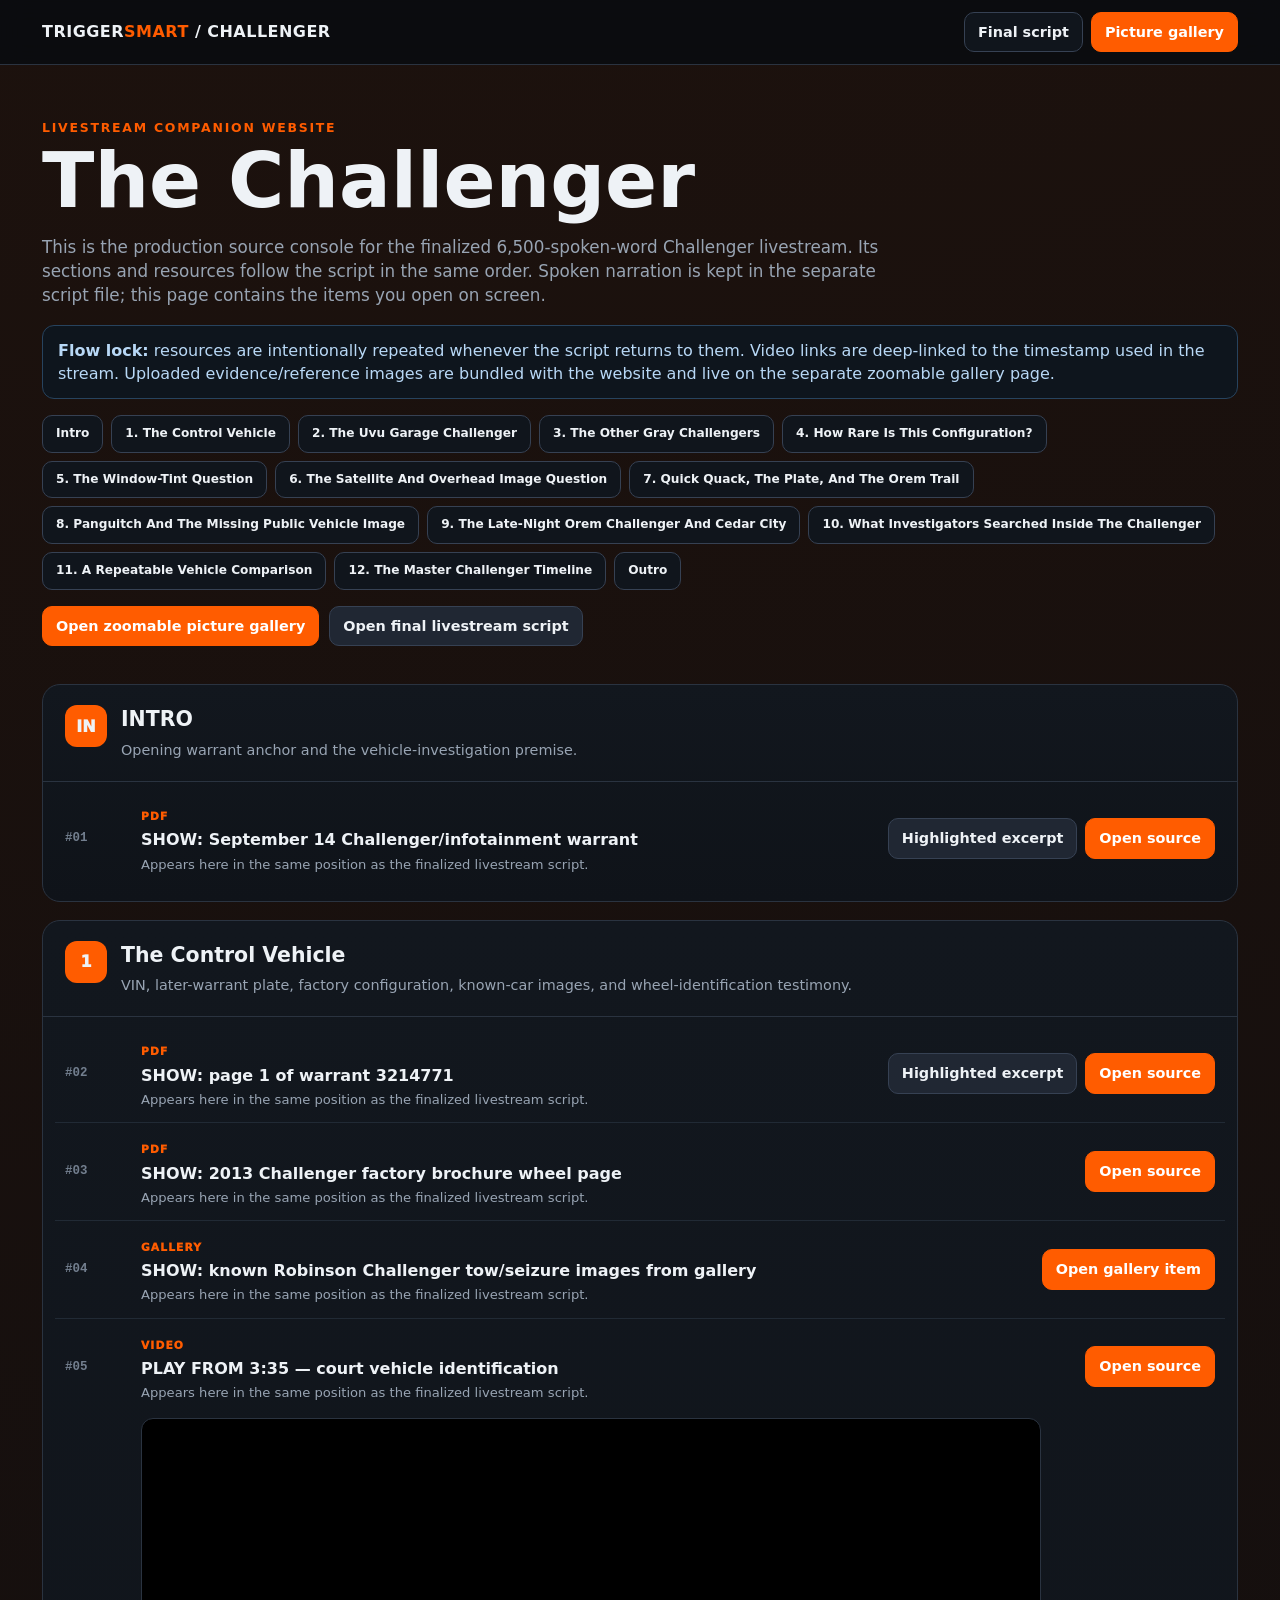
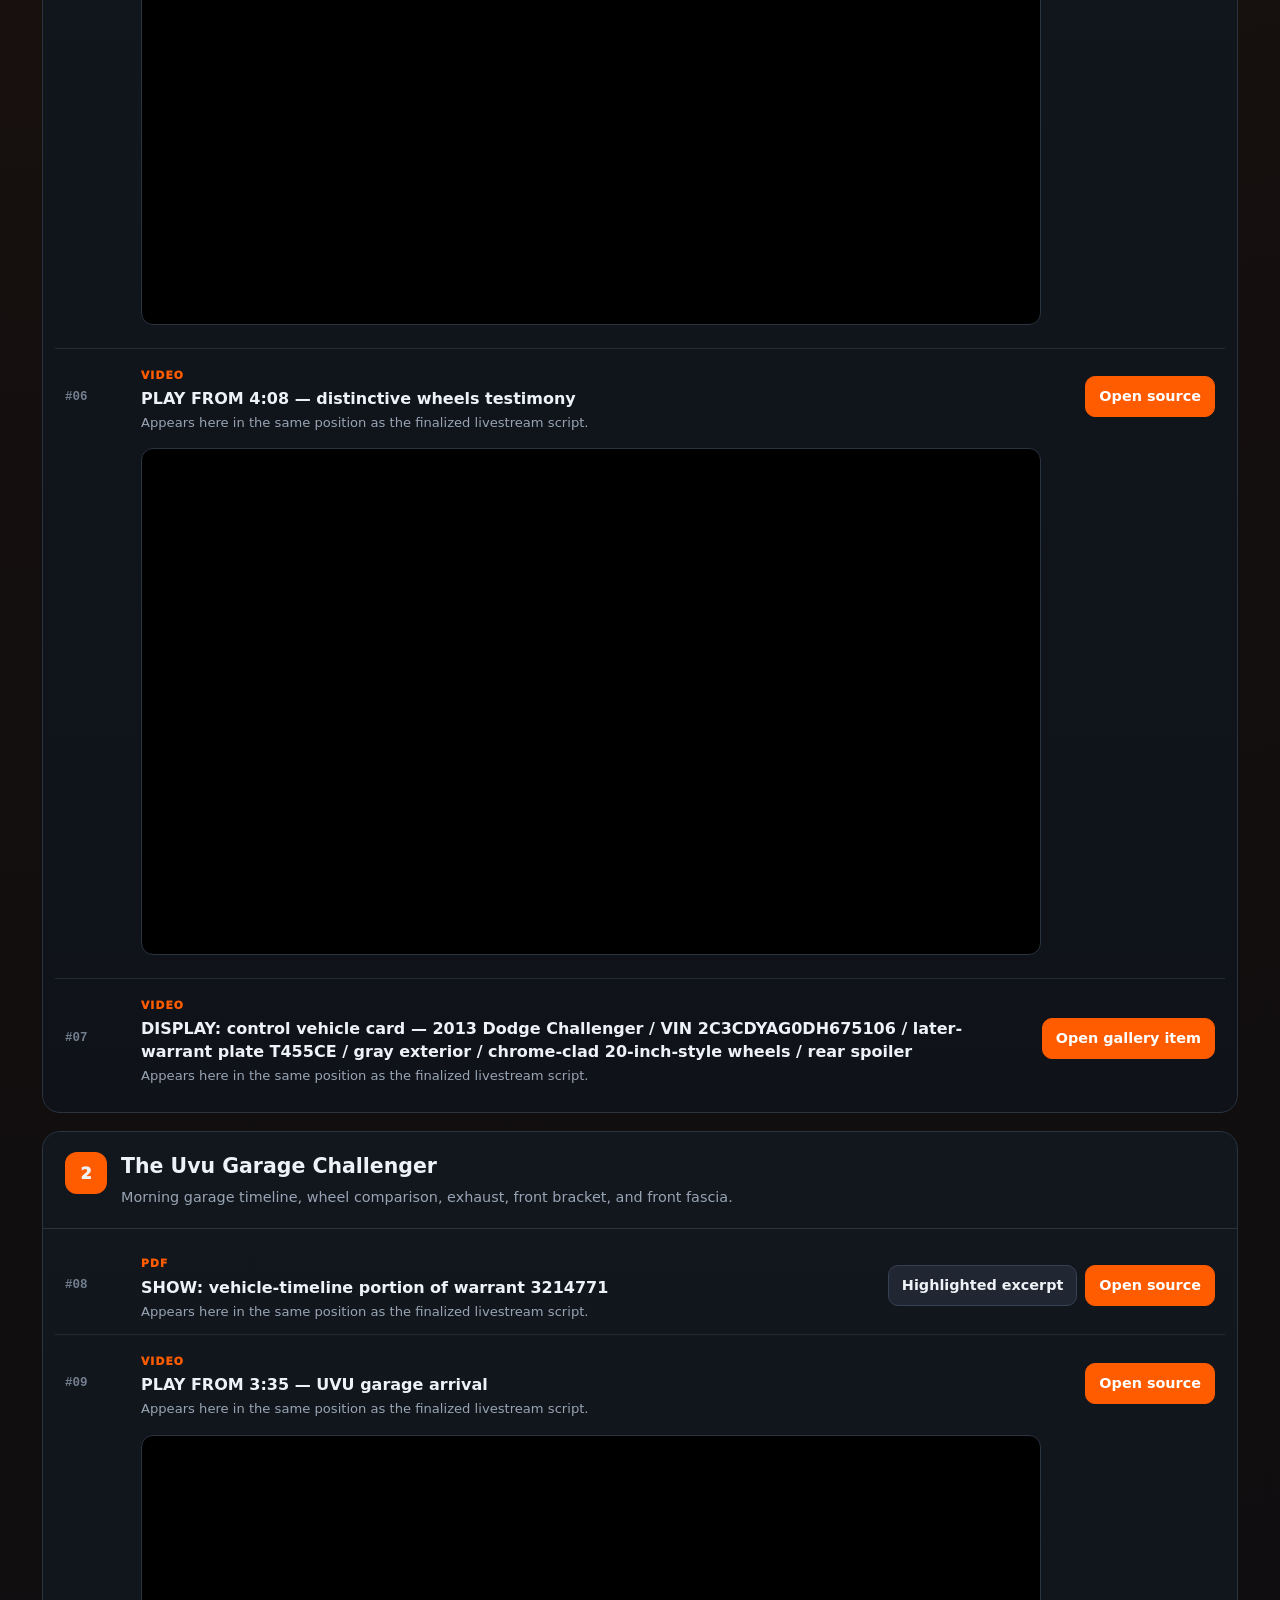
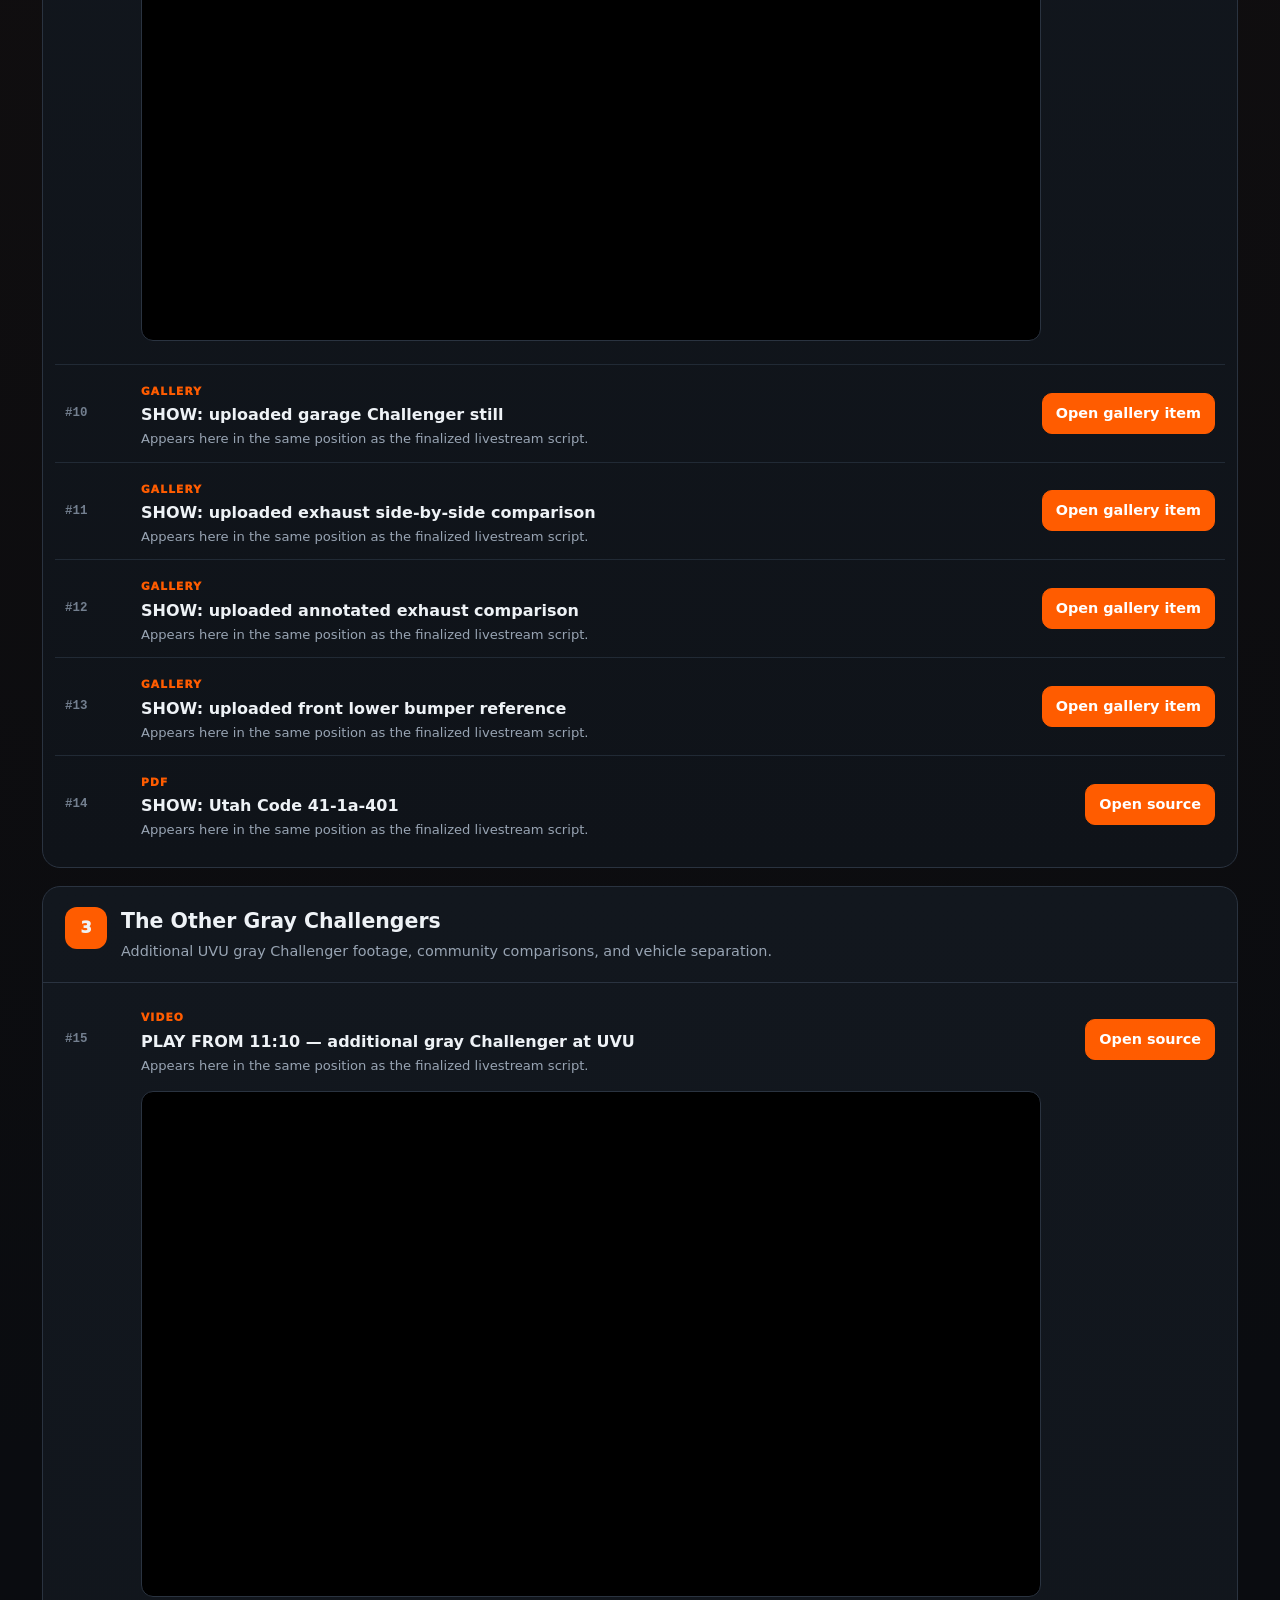
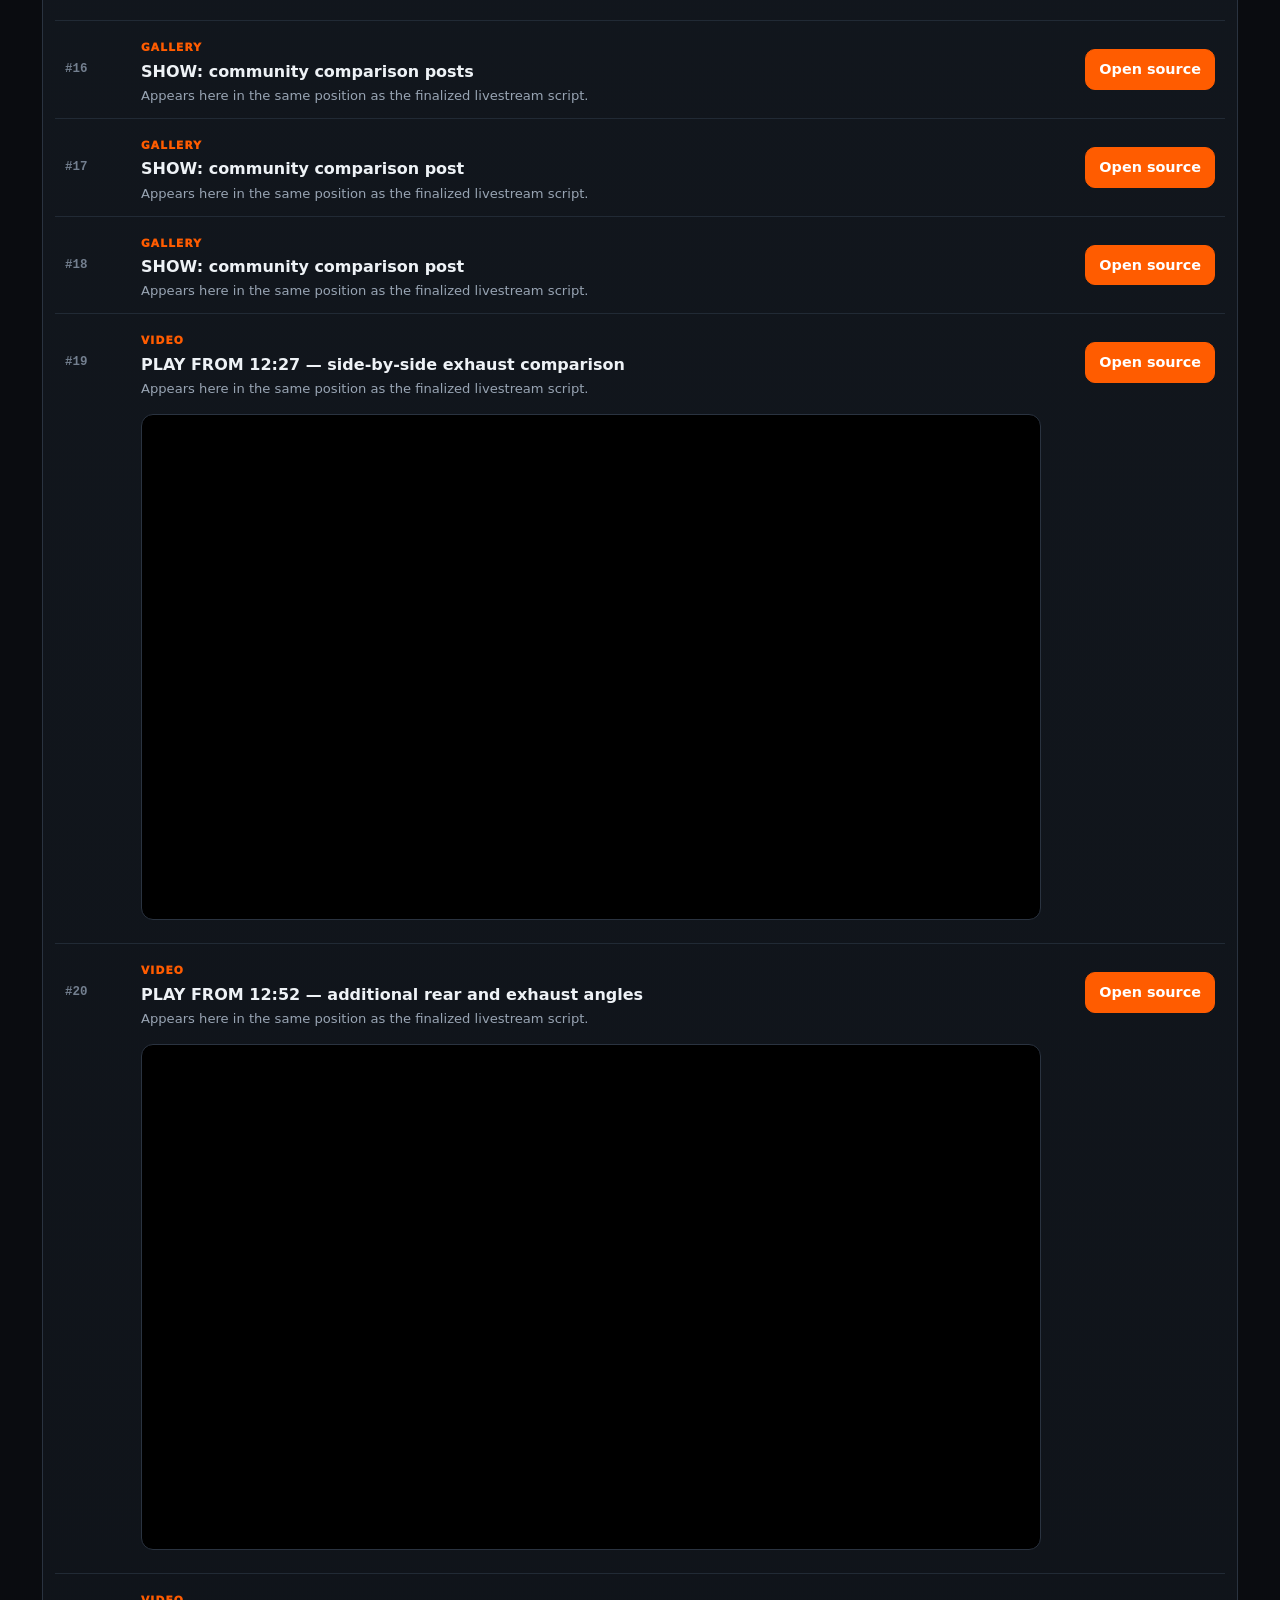
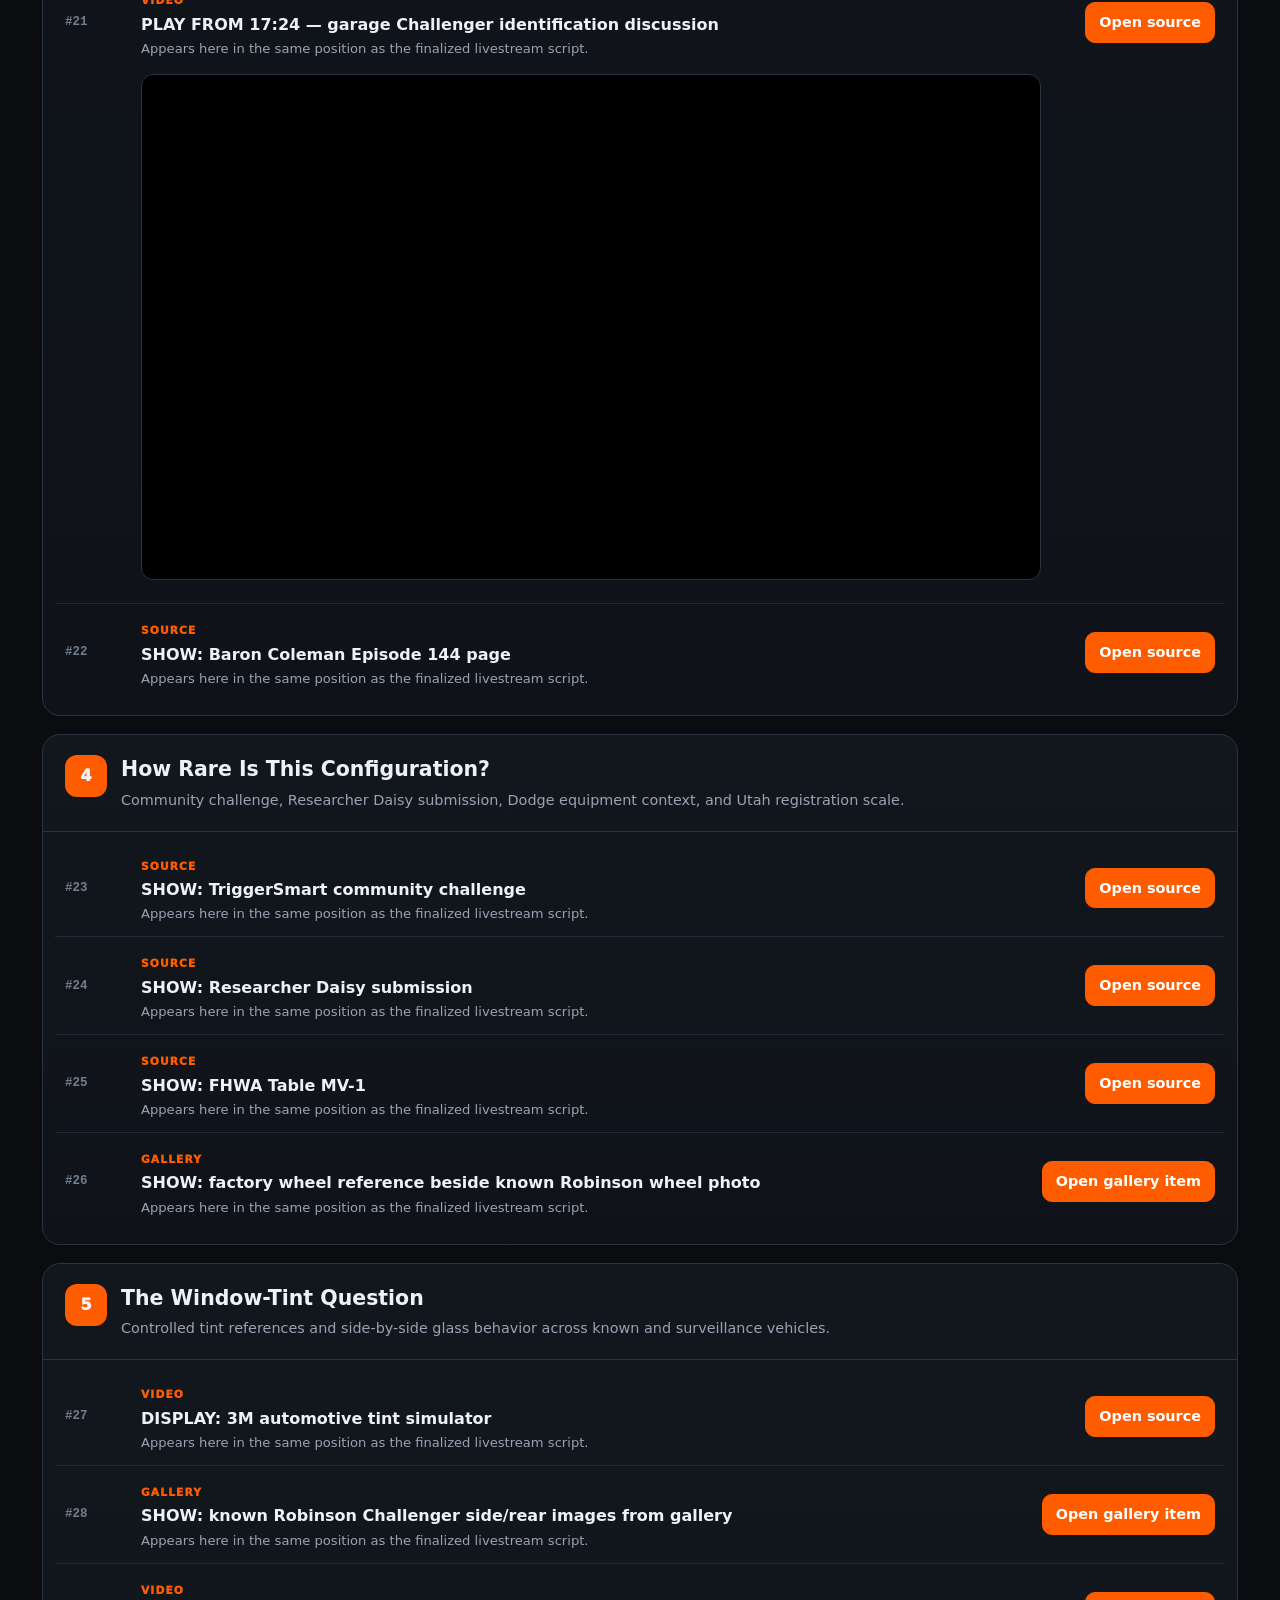
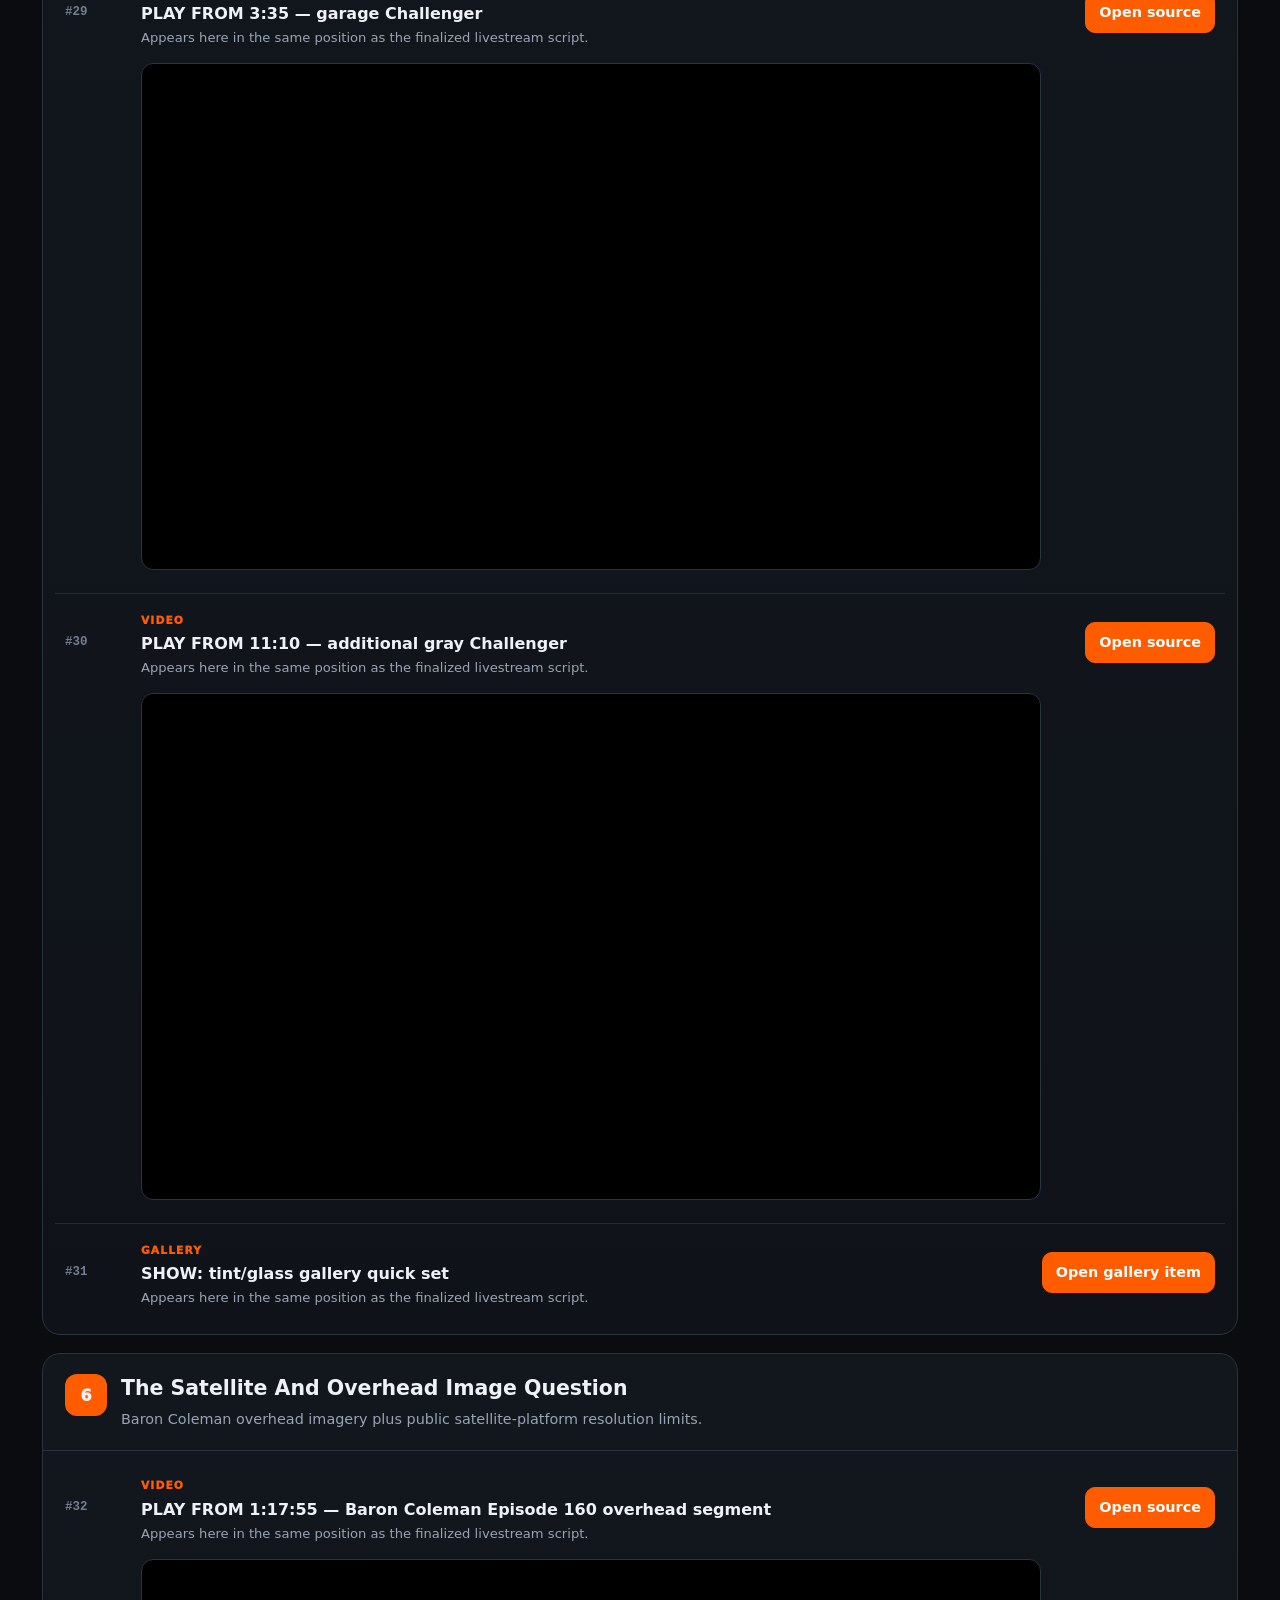
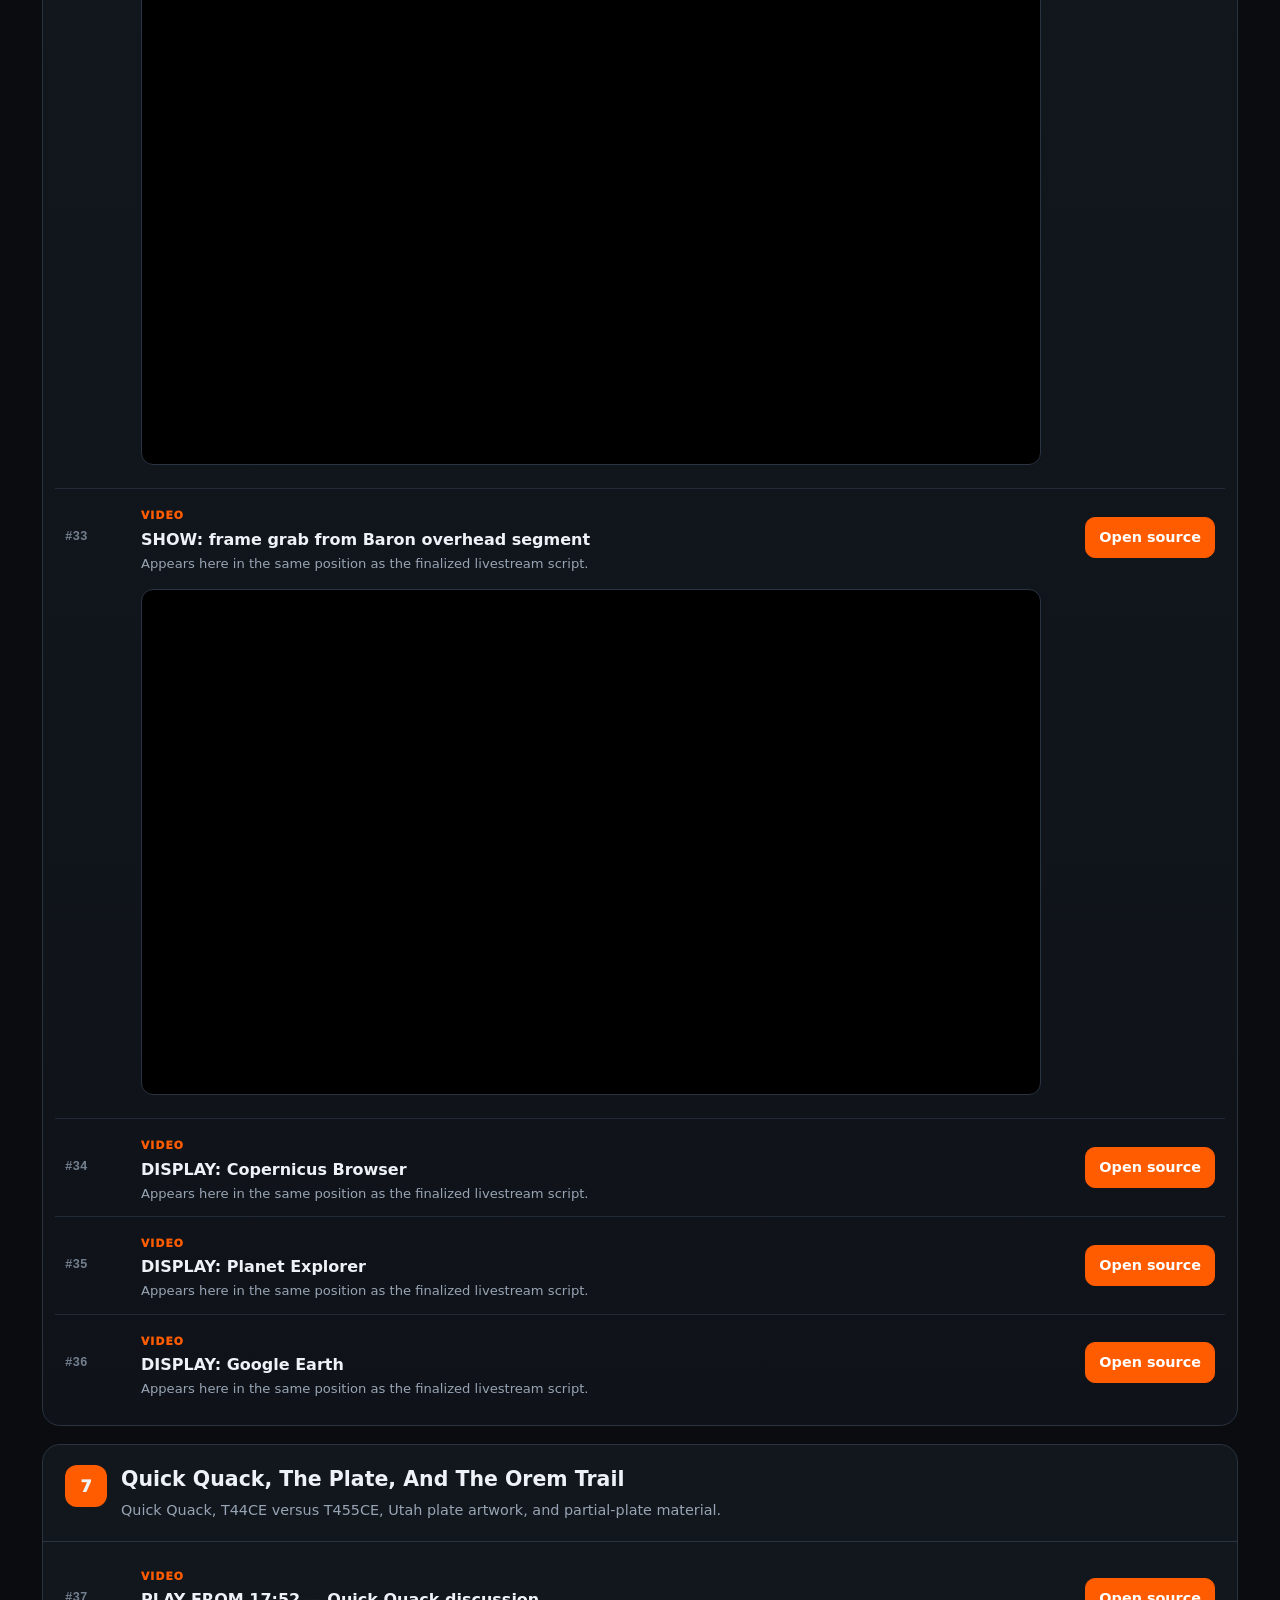
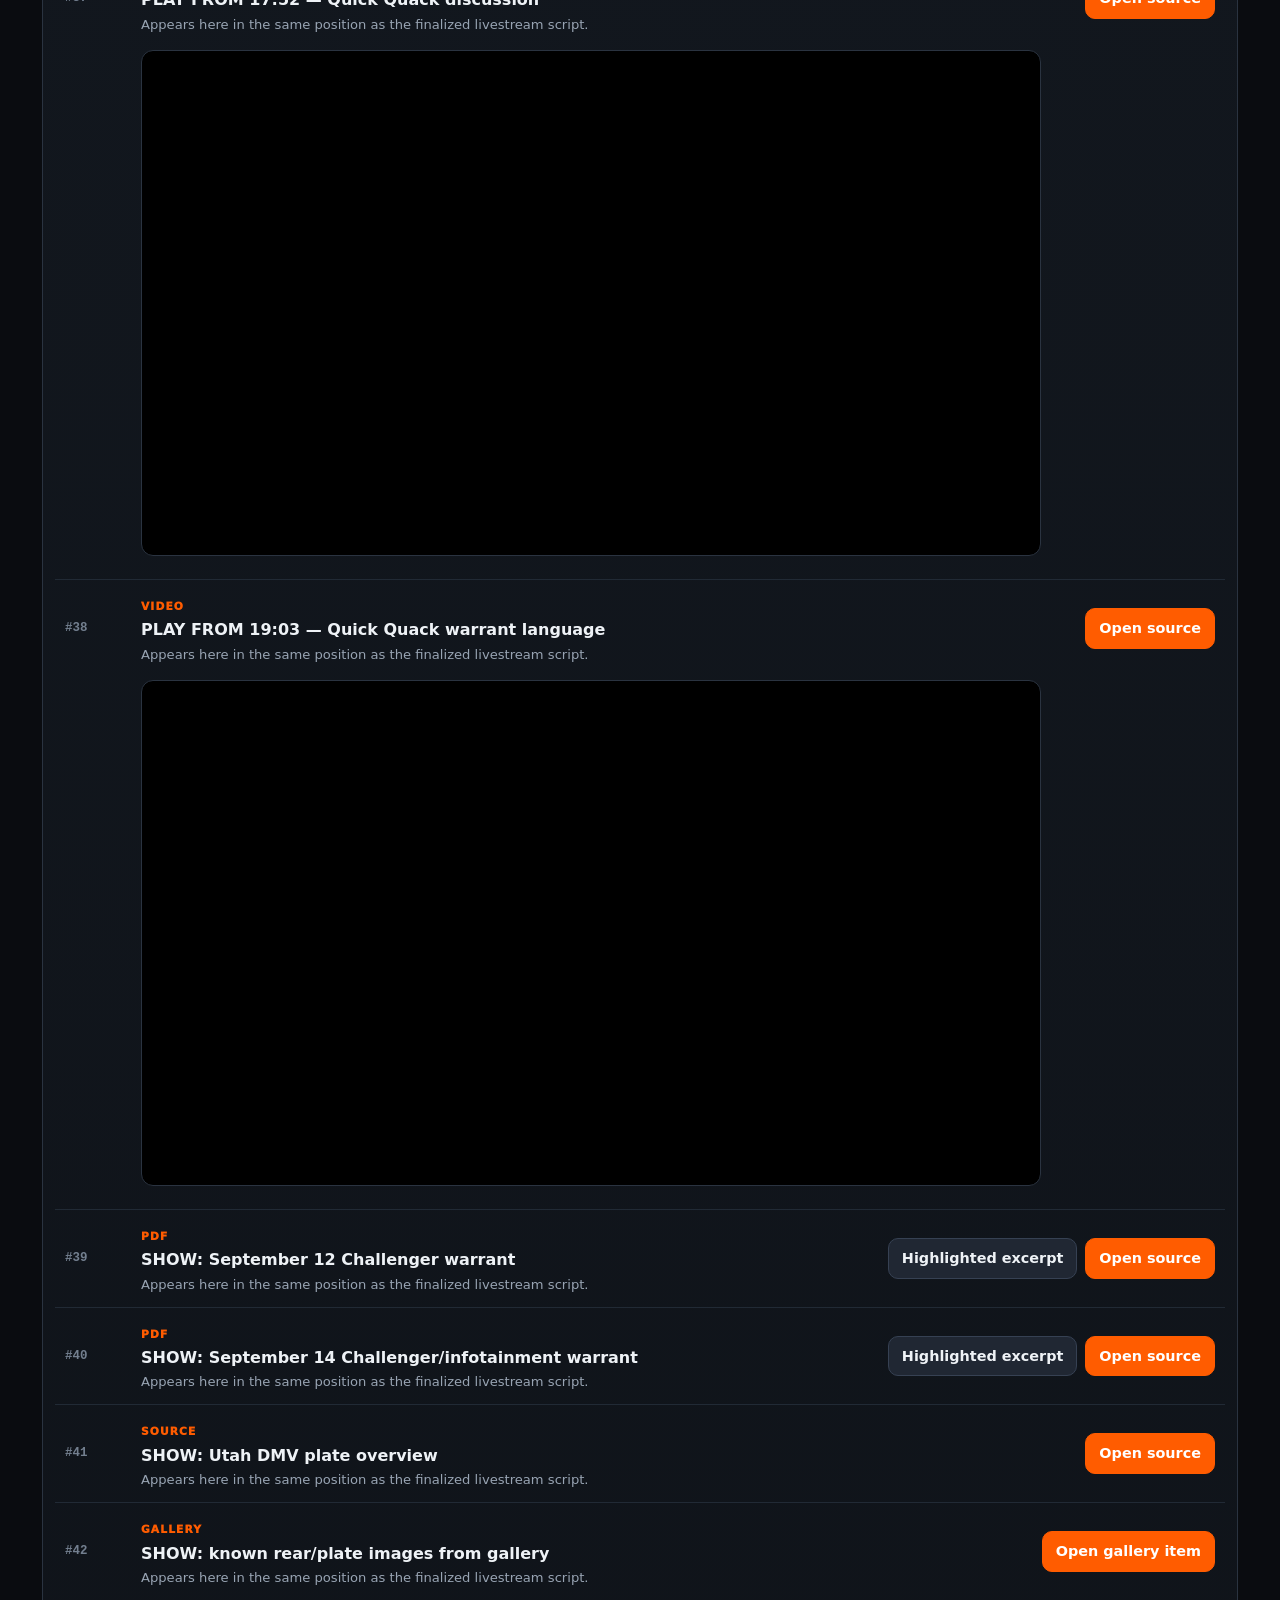
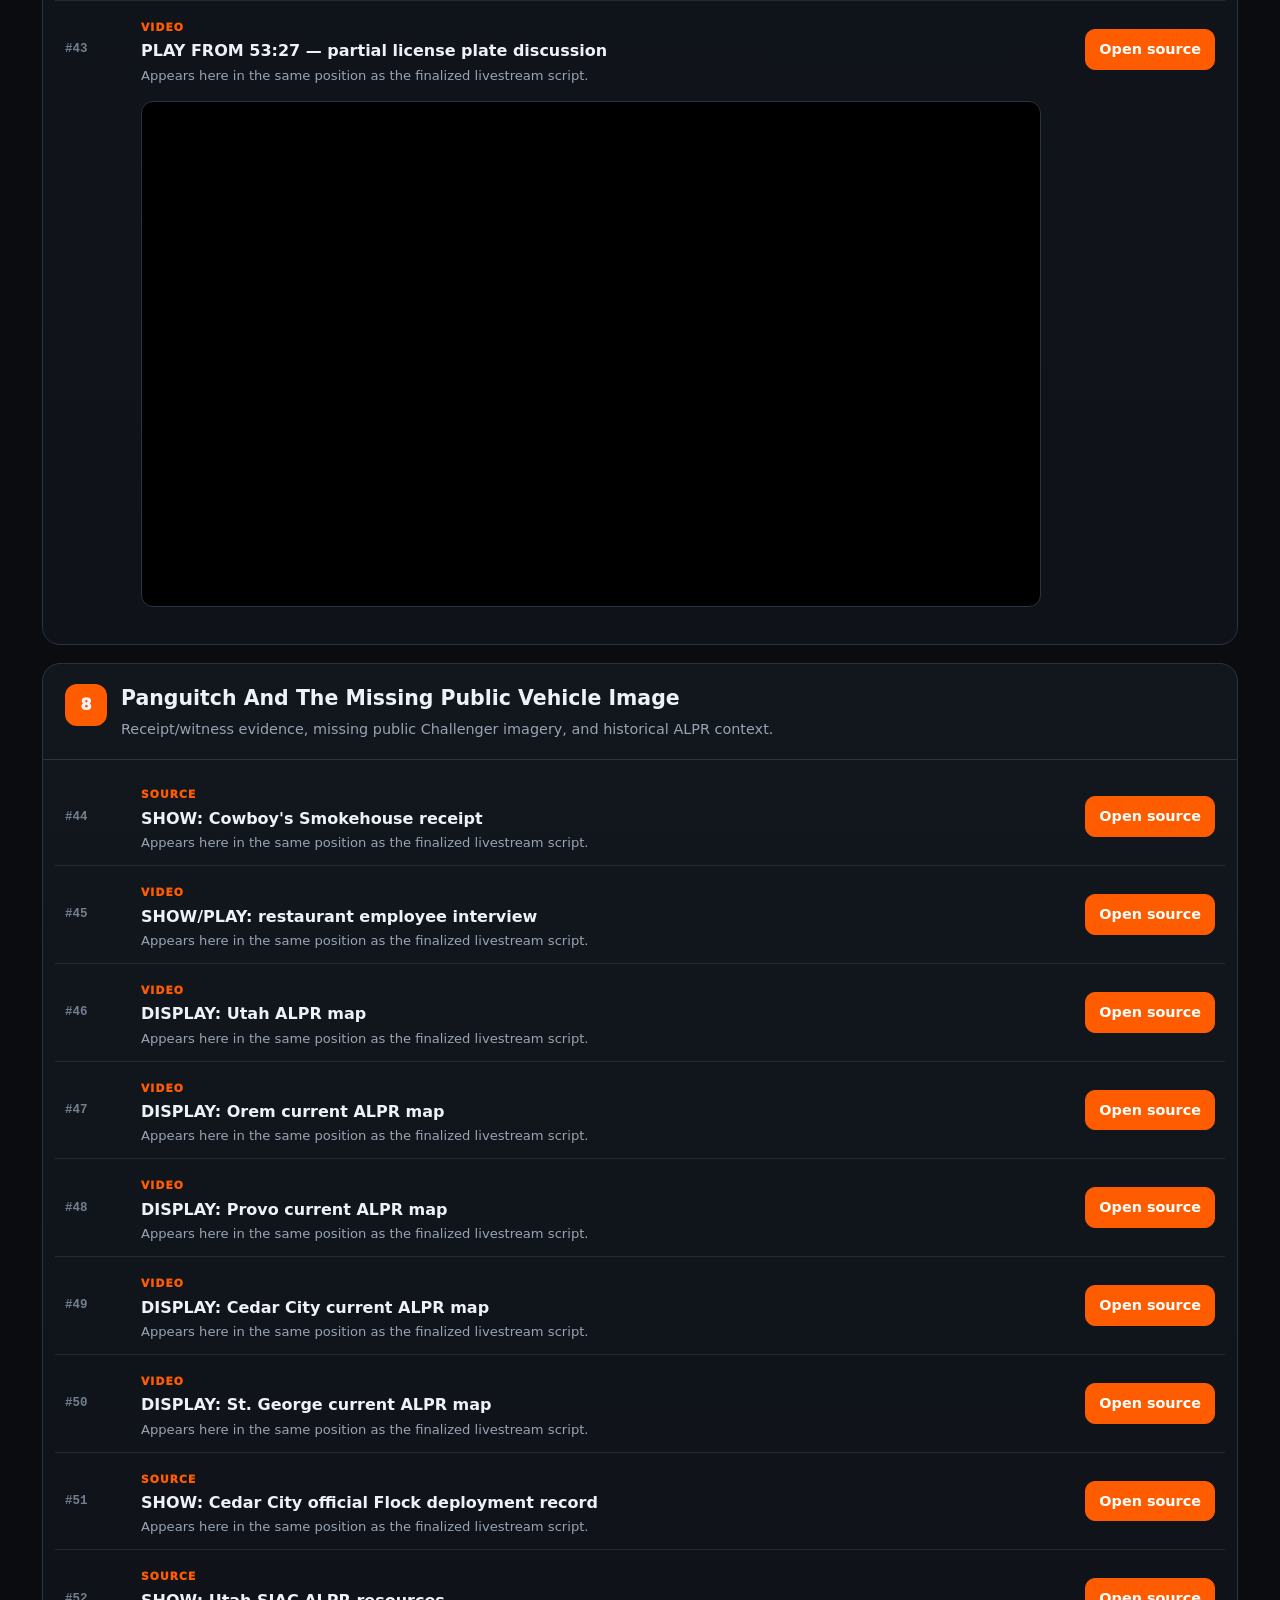
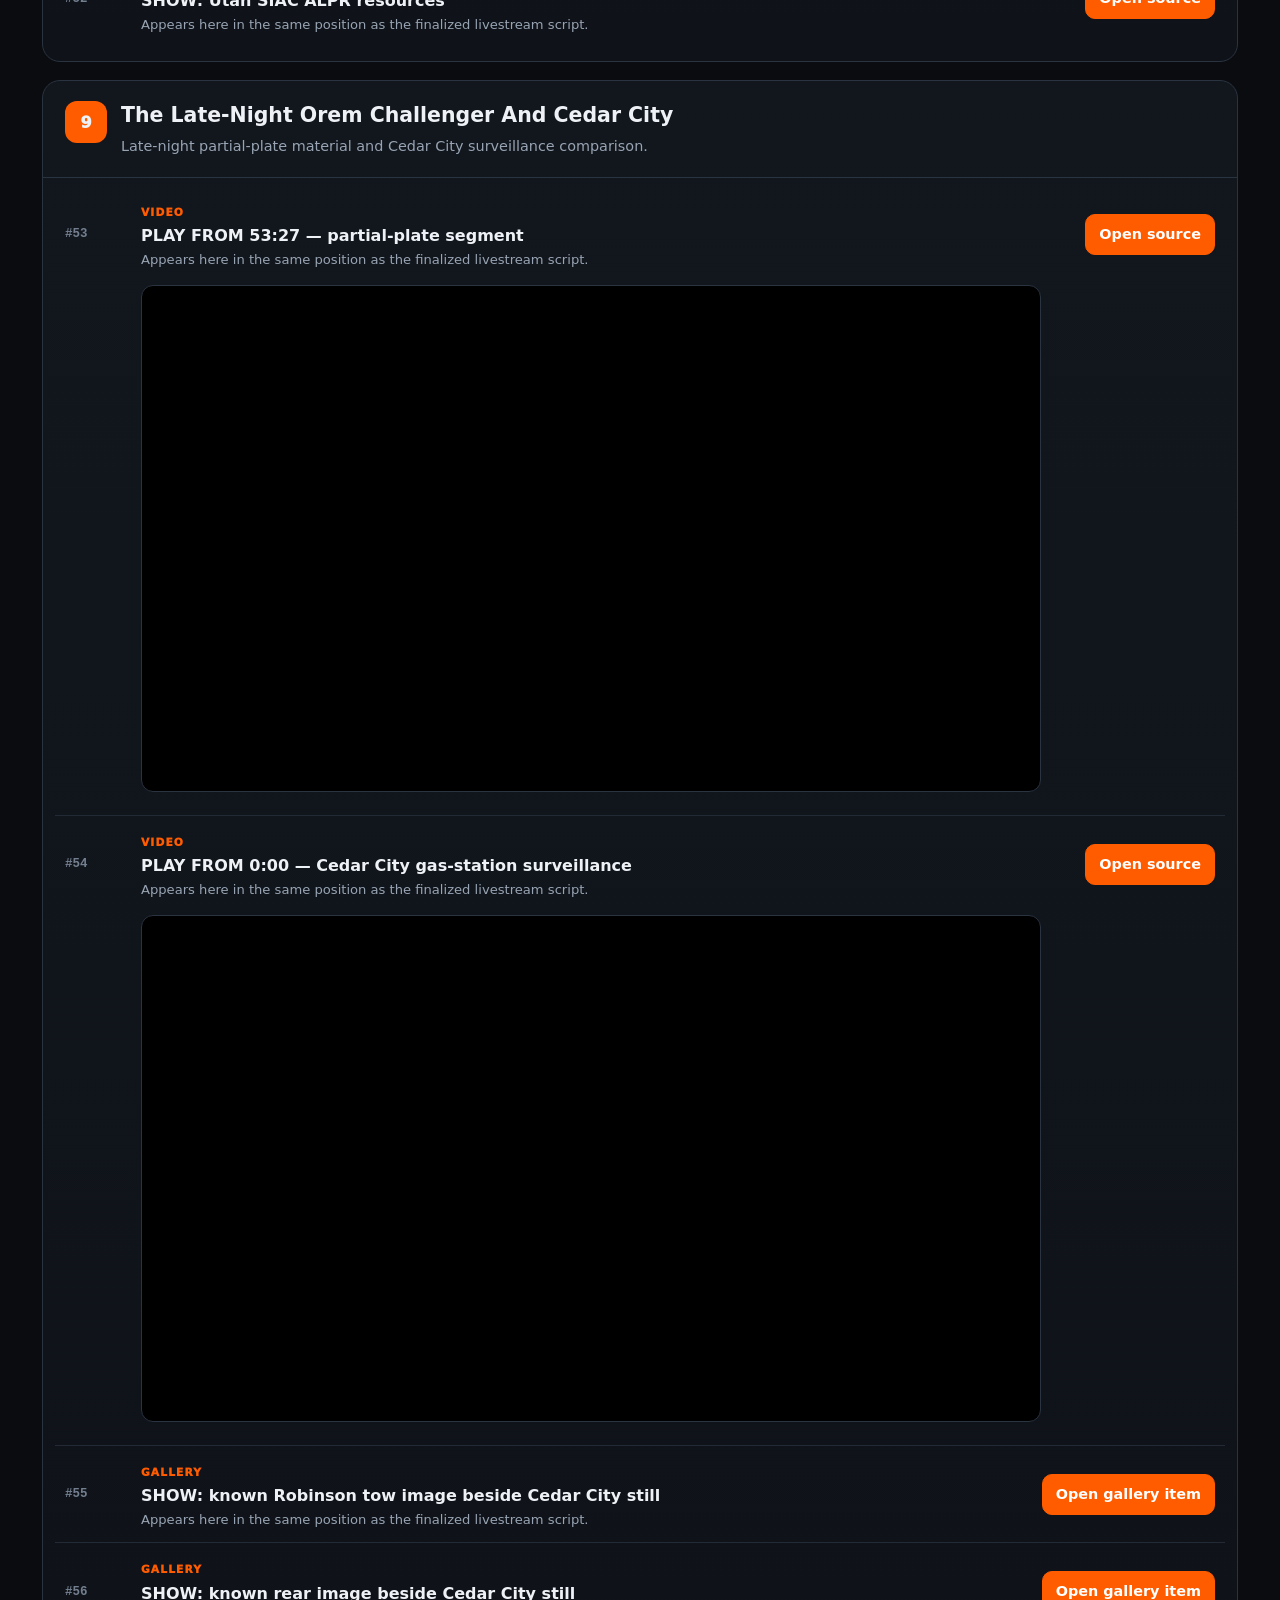
==== commit c3dc80f3: "Add files via upload" ====
--- a/index.html
+++ b/index.html
@@ -1,4 +1,4 @@
 <!doctype html>
 <html lang="en"><head><meta charset="utf-8"><meta name="viewport" content="width=device-width,initial-scale=1"><title>The Challenger — Livestream Research Console</title><link rel="stylesheet" href="assets/css/site.css"><style>.toc{display:flex;gap:8px;flex-wrap:wrap;margin-top:16px}.toc a{font-size:.76rem}.flow-note{background:#0e151d;border:1px solid #27435e;color:#b8d8f6;border-radius:12px;padding:13px 15px;margin-top:12px}.status{color:#92a0b1;font-size:.78rem;margin-top:4px}.section-anchor{scroll-margin-top:84px}.nolink{color:var(--muted);font-size:.78rem}</style></head><body>
-<header class="topbar"><div class="wrap"><div class="brand">TRIGGER<span>SMART</span> / CHALLENGER</div><nav class="nav"><a class="btn primary" href="gallery.html">Picture gallery</a></nav></div></header>
-<main><div class="wrap"><section class="hero"><div class="kicker">Livestream companion website</div><h1>The Challenger</h1><p>This is the production source console for the finalized 6,500-spoken-word Challenger livestream. Its sections and resources follow the script in the same order. Spoken narration is kept in the separate script file; this page contains the items you open on screen.</p><div class="flow-note"><strong>Flow lock:</strong> resources are intentionally repeated whenever the script returns to them. Video links are deep-linked to the timestamp used in the stream. Uploaded evidence/reference images are bundled with the website and live on the separate zoomable gallery page.</div><div class="toc"><a class="btn subtle" href="#intro">Intro</a><a class="btn subtle" href="#section-1">1. The Control Vehicle</a><a class="btn subtle" href="#section-2">2. The Uvu Garage Challenger</a><a class="btn subtle" href="#section-3">3. The Other Gray Challengers</a><a class="btn subtle" href="#section-4">4. How Rare Is This Configuration?</a><a class="btn subtle" href="#section-5">5. The Window-Tint Question</a><a class="btn subtle" href="#section-6">6. The Satellite And Overhead Image Question</a><a class="btn subtle" href="#section-7">7. Quick Quack, The Plate, And The Orem Trail</a><a class="btn subtle" href="#section-8">8. Panguitch And The Missing Public Vehicle Image</a><a class="btn subtle" href="#section-9">9. The Late-Night Orem Challenger And Cedar City</a><a class="btn subtle" href="#section-10">10. What Investigators Searched Inside The Challenger</a><a class="btn subtle" href="#section-11">11. A Repeatable Vehicle Comparison</a><a class="btn subtle" href="#section-12">12. The Master Challenger Timeline</a><a class="btn subtle" href="#outro">Outro</a></div><div style="margin-top:16px;display:flex;gap:10px;flex-wrap:wrap"><a class="btn primary" href="gallery.html">Open zoomable picture gallery</a><a class="btn" href="CHALLENGER_FINAL_LIVESTREAM_SCRIPT.txt" target="_blank">Open final livestream script</a></div></section><div class="run"><section class="section section-anchor" id="intro"><div class="section-head"><div class="section-num">IN</div><div><h2>INTRO</h2><div class="desc">Opening warrant anchor and the vehicle-investigation premise.</div></div></div><div class="resources"><div class="resource"><div class="ord">#01</div><div class="meta"><div class="rtype">PDF</div><div class="rtitle">SHOW: September 14 Challenger/infotainment warrant</div><div class="rnote">Appears here in the same position as the finalized livestream script.</div></div><div class="actions"><a class="btn" href="docs/3214771_infotainment_warrant_HIGHLIGHTED_EXCERPTS.pdf" target="_blank">Highlighted excerpt</a><a class="btn primary" href="https://triggersmart.github.io/redacted-charlie-kirk-warrants/burkhart-warrants-redacted/3214771_Challenger-infotainment-T455CE_REDACTED.pdf" target="_blank" rel="noopener">Open source</a></div></div></div></section><section class="section section-anchor" id="section-1"><div class="section-head"><div class="section-num">1</div><div><h2>The Control Vehicle</h2><div class="desc">VIN, later-warrant plate, factory configuration, known-car images, and wheel-identification testimony.</div></div></div><div class="resources"><div class="resource"><div class="ord">#02</div><div class="meta"><div class="rtype">PDF</div><div class="rtitle">SHOW: page 1 of warrant 3214771</div><div class="rnote">Appears here in the same position as the finalized livestream script.</div></div><div class="actions"><a class="btn" href="docs/3214771_infotainment_warrant_HIGHLIGHTED_EXCERPTS.pdf" target="_blank">Highlighted excerpt</a><a class="btn primary" href="https://triggersmart.github.io/redacted-charlie-kirk-warrants/burkhart-warrants-redacted/3214771_Challenger-infotainment-T455CE_REDACTED.pdf" target="_blank" rel="noopener">Open source</a></div></div><div class="resource"><div class="ord">#03</div><div class="meta"><div class="rtype">PDF</div><div class="rtitle">SHOW: 2013 Challenger factory brochure wheel page</div><div class="rnote">Appears here in the same position as the finalized livestream script.</div></div><div class="actions"><a class="btn primary" href="https://cdn.dealereprocess.org/cdn/brochures/dodge/2013-challenger.pdf" target="_blank" rel="noopener">Open source</a></div></div><div class="resource"><div class="ord">#04</div><div class="meta"><div class="rtype">GALLERY</div><div class="rtitle">SHOW: known Robinson Challenger tow/seizure images from gallery</div><div class="rnote">Appears here in the same position as the finalized livestream script.</div></div><div class="actions"><a class="btn primary" href="gallery.html#img-case-impounded">Open gallery item</a></div></div><div class="resource"><div class="ord">#05</div><div class="meta"><div class="rtype">VIDEO</div><div class="rtitle">PLAY FROM 3:35 — court vehicle identification</div><div class="rnote">Appears here in the same position as the finalized livestream script.</div></div><div class="actions"><a class="btn primary" href="https://www.youtube.com/watch?v=yrqUmwLsfGg&amp;t=215s" target="_blank" rel="noopener">Open source</a></div><div class="video-box"><iframe loading="lazy" src="https://www.youtube-nocookie.com/embed/yrqUmwLsfGg?start=215&amp;rel=0" title="PLAY FROM 3:35 — court vehicle identification" allow="accelerometer; autoplay; clipboard-write; encrypted-media; gyroscope; picture-in-picture; web-share" allowfullscreen></iframe></div></div><div class="resource"><div class="ord">#06</div><div class="meta"><div class="rtype">VIDEO</div><div class="rtitle">PLAY FROM 4:08 — distinctive wheels testimony</div><div class="rnote">Appears here in the same position as the finalized livestream script.</div></div><div class="actions"><a class="btn primary" href="https://www.youtube.com/watch?v=yrqUmwLsfGg&amp;t=248s" target="_blank" rel="noopener">Open source</a></div><div class="video-box"><iframe loading="lazy" src="https://www.youtube-nocookie.com/embed/yrqUmwLsfGg?start=248&amp;rel=0" title="PLAY FROM 4:08 — distinctive wheels testimony" allow="accelerometer; autoplay; clipboard-write; encrypted-media; gyroscope; picture-in-picture; web-share" allowfullscreen></iframe></div></div><div class="resource"><div class="ord">#07</div><div class="meta"><div class="rtype">VIDEO</div><div class="rtitle">DISPLAY: control vehicle card — 2013 Dodge Challenger / VIN 2C3CDYAG0DH675106 / later-warrant plate T455CE / gray exterior / chrome-clad 20-inch-style wheels / rear spoiler</div><div class="rnote">Appears here in the same position as the finalized livestream script.</div></div><div class="actions"><a class="btn primary" href="gallery.html#case-surveillance">Open gallery item</a></div></div></div></section><section class="section section-anchor" id="section-2"><div class="section-head"><div class="section-num">2</div><div><h2>The Uvu Garage Challenger</h2><div class="desc">Morning garage timeline, wheel comparison, exhaust, front bracket, and front fascia.</div></div></div><div class="resources"><div class="resource"><div class="ord">#08</div><div class="meta"><div class="rtype">PDF</div><div class="rtitle">SHOW: vehicle-timeline portion of warrant 3214771</div><div class="rnote">Appears here in the same position as the finalized livestream script.</div></div><div class="actions"><a class="btn" href="docs/3214771_infotainment_warrant_HIGHLIGHTED_EXCERPTS.pdf" target="_blank">Highlighted excerpt</a><a class="btn primary" href="https://triggersmart.github.io/redacted-charlie-kirk-warrants/burkhart-warrants-redacted/3214771_Challenger-infotainment-T455CE_REDACTED.pdf" target="_blank" rel="noopener">Open source</a></div></div><div class="resource"><div class="ord">#09</div><div class="meta"><div class="rtype">VIDEO</div><div class="rtitle">PLAY FROM 3:35 — UVU garage arrival</div><div class="rnote">Appears here in the same position as the finalized livestream script.</div></div><div class="actions"><a class="btn primary" href="https://www.youtube.com/watch?v=yrqUmwLsfGg&amp;t=215s" target="_blank" rel="noopener">Open source</a></div><div class="video-box"><iframe loading="lazy" src="https://www.youtube-nocookie.com/embed/yrqUmwLsfGg?start=215&amp;rel=0" title="PLAY FROM 3:35 — UVU garage arrival" allow="accelerometer; autoplay; clipboard-write; encrypted-media; gyroscope; picture-in-picture; web-share" allowfullscreen></iframe></div></div><div class="resource"><div class="ord">#10</div><div class="meta"><div class="rtype">GALLERY</div><div class="rtitle">SHOW: uploaded garage Challenger still</div><div class="rnote">Appears here in the same position as the finalized livestream script.</div></div><div class="actions"><a class="btn primary" href="gallery.html#img-case-garage">Open gallery item</a></div></div><div class="resource"><div class="ord">#11</div><div class="meta"><div class="rtype">GALLERY</div><div class="rtitle">SHOW: uploaded exhaust side-by-side comparison</div><div class="rnote">Appears here in the same position as the finalized livestream script.</div></div><div class="actions"><a class="btn primary" href="gallery.html#img-exhaust-side-by-side">Open gallery item</a></div></div><div class="resource"><div class="ord">#12</div><div class="meta"><div class="rtype">GALLERY</div><div class="rtitle">SHOW: uploaded annotated exhaust comparison</div><div class="rnote">Appears here in the same position as the finalized livestream script.</div></div><div class="actions"><a class="btn primary" href="gallery.html#img-comparison-annotated">Open gallery item</a></div></div><div class="resource"><div class="ord">#13</div><div class="meta"><div class="rtype">GALLERY</div><div class="rtitle">SHOW: uploaded front lower bumper reference</div><div class="rnote">Appears here in the same position as the finalized livestream script.</div></div><div class="actions"><a class="btn primary" href="gallery.html#img-front-lower-bumper">Open gallery item</a></div></div><div class="resource"><div class="ord">#14</div><div class="meta"><div class="rtype">PDF</div><div class="rtitle">SHOW: Utah Code 41-1a-401</div><div class="rnote">Appears here in the same position as the finalized livestream script.</div></div><div class="actions"><a class="btn primary" href="https://le.utah.gov/xcode/Title41/Chapter1A/C41-1a-S401_2025010120240501.pdf" target="_blank" rel="noopener">Open source</a></div></div></div></section><section class="section section-anchor" id="section-3"><div class="section-head"><div class="section-num">3</div><div><h2>The Other Gray Challengers</h2><div class="desc">Additional UVU gray Challenger footage, community comparisons, and vehicle separation.</div></div></div><div class="resources"><div class="resource"><div class="ord">#15</div><div class="meta"><div class="rtype">VIDEO</div><div class="rtitle">PLAY FROM 11:10 — additional gray Challenger at UVU</div><div class="rnote">Appears here in the same position as the finalized livestream script.</div></div><div class="actions"><a class="btn primary" href="https://www.youtube.com/watch?v=BvthGQw3_s0&amp;t=670s" target="_blank" rel="noopener">Open source</a></div><div class="video-box"><iframe loading="lazy" src="https://www.youtube-nocookie.com/embed/BvthGQw3_s0?start=670&amp;rel=0" title="PLAY FROM 11:10 — additional gray Challenger at UVU" allow="accelerometer; autoplay; clipboard-write; encrypted-media; gyroscope; picture-in-picture; web-share" allowfullscreen></iframe></div></div><div class="resource"><div class="ord">#16</div><div class="meta"><div class="rtype">GALLERY</div><div class="rtitle">SHOW: community comparison posts</div><div class="rnote">Appears here in the same position as the finalized livestream script.</div></div><div class="actions"><a class="btn primary" href="https://x.com/zoozoosop/status/2103678174609731811?s=20" target="_blank" rel="noopener">Open source</a></div></div><div class="resource"><div class="ord">#17</div><div class="meta"><div class="rtype">GALLERY</div><div class="rtitle">SHOW: community comparison post</div><div class="rnote">Appears here in the same position as the finalized livestream script.</div></div><div class="actions"><a class="btn primary" href="https://x.com/TDeemie/status/2103520656671273039?s=20" target="_blank" rel="noopener">Open source</a></div></div><div class="resource"><div class="ord">#18</div><div class="meta"><div class="rtype">GALLERY</div><div class="rtitle">SHOW: community comparison post</div><div class="rnote">Appears here in the same position as the finalized livestream script.</div></div><div class="actions"><a class="btn primary" href="https://x.com/SloDok9/status/2103651470734397682?s=20" target="_blank" rel="noopener">Open source</a></div></div><div class="resource"><div class="ord">#19</div><div class="meta"><div class="rtype">VIDEO</div><div class="rtitle">PLAY FROM 12:27 — side-by-side exhaust comparison</div><div class="rnote">Appears here in the same position as the finalized livestream script.</div></div><div class="actions"><a class="btn primary" href="https://www.youtube.com/watch?v=_Sq5RqP27NY&amp;t=747s" target="_blank" rel="noopener">Open source</a></div><div class="video-box"><iframe loading="lazy" src="https://www.youtube-nocookie.com/embed/_Sq5RqP27NY?start=747&amp;rel=0" title="PLAY FROM 12:27 — side-by-side exhaust comparison" allow="accelerometer; autoplay; clipboard-write; encrypted-media; gyroscope; picture-in-picture; web-share" allowfullscreen></iframe></div></div><div class="resource"><div class="ord">#20</div><div class="meta"><div class="rtype">VIDEO</div><div class="rtitle">PLAY FROM 12:52 — additional rear and exhaust angles</div><div class="rnote">Appears here in the same position as the finalized livestream script.</div></div><div class="actions"><a class="btn primary" href="https://www.youtube.com/watch?v=_Sq5RqP27NY&amp;t=772s" target="_blank" rel="noopener">Open source</a></div><div class="video-box"><iframe loading="lazy" src="https://www.youtube-nocookie.com/embed/_Sq5RqP27NY?start=772&amp;rel=0" title="PLAY FROM 12:52 — additional rear and exhaust angles" allow="accelerometer; autoplay; clipboard-write; encrypted-media; gyroscope; picture-in-picture; web-share" allowfullscreen></iframe></div></div><div class="resource"><div class="ord">#21</div><div class="meta"><div class="rtype">VIDEO</div><div class="rtitle">PLAY FROM 17:24 — garage Challenger identification discussion</div><div class="rnote">Appears here in the same position as the finalized livestream script.</div></div><div class="actions"><a class="btn primary" href="https://www.youtube.com/watch?v=_Sq5RqP27NY&amp;t=1044s" target="_blank" rel="noopener">Open source</a></div><div class="video-box"><iframe loading="lazy" src="https://www.youtube-nocookie.com/embed/_Sq5RqP27NY?start=1044&amp;rel=0" title="PLAY FROM 17:24 — garage Challenger identification discussion" allow="accelerometer; autoplay; clipboard-write; encrypted-media; gyroscope; picture-in-picture; web-share" allowfullscreen></iframe></div></div><div class="resource"><div class="ord">#22</div><div class="meta"><div class="rtype">SOURCE</div><div class="rtitle">SHOW: Baron Coleman Episode 144 page</div><div class="rnote">Appears here in the same position as the finalized livestream script.</div></div><div class="actions"><a class="btn primary" href="https://podscan.fm/podcasts/real-baron-podcast/episodes/the-cars-following-the-tylers-around-orem-ep-144" target="_blank" rel="noopener">Open source</a></div></div></div></section><section class="section section-anchor" id="section-4"><div class="section-head"><div class="section-num">4</div><div><h2>How Rare Is This Configuration?</h2><div class="desc">Community challenge, Researcher Daisy submission, Dodge equipment context, and Utah registration scale.</div></div></div><div class="resources"><div class="resource"><div class="ord">#23</div><div class="meta"><div class="rtype">SOURCE</div><div class="rtitle">SHOW: TriggerSmart community challenge</div><div class="rnote">Appears here in the same position as the finalized livestream script.</div></div><div class="actions"><a class="btn primary" href="https://x.com/triggersmarthq/status/2103487173387550723?s=20" target="_blank" rel="noopener">Open source</a></div></div><div class="resource"><div class="ord">#24</div><div class="meta"><div class="rtype">SOURCE</div><div class="rtitle">SHOW: Researcher Daisy submission</div><div class="rnote">Appears here in the same position as the finalized livestream script.</div></div><div class="actions"><a class="btn primary" href="https://x.com/researcherdaisy/status/2103512995506614376/photo/1" target="_blank" rel="noopener">Open source</a></div></div><div class="resource"><div class="ord">#25</div><div class="meta"><div class="rtype">SOURCE</div><div class="rtitle">SHOW: FHWA Table MV-1</div><div class="rnote">Appears here in the same position as the finalized livestream script.</div></div><div class="actions"><a class="btn primary" href="https://www.fhwa.dot.gov/policyinformation/statistics/2024/mv1.cfm" target="_blank" rel="noopener">Open source</a></div></div><div class="resource"><div class="ord">#26</div><div class="meta"><div class="rtype">GALLERY</div><div class="rtitle">SHOW: factory wheel reference beside known Robinson wheel photo</div><div class="rnote">Appears here in the same position as the finalized livestream script.</div></div><div class="actions"><a class="btn primary" href="gallery.html#reference-configurations">Open gallery item</a></div></div></div></section><section class="section section-anchor" id="section-5"><div class="section-head"><div class="section-num">5</div><div><h2>The Window-Tint Question</h2><div class="desc">Controlled tint references and side-by-side glass behavior across known and surveillance vehicles.</div></div></div><div class="resources"><div class="resource"><div class="ord">#27</div><div class="meta"><div class="rtype">VIDEO</div><div class="rtitle">DISPLAY: 3M automotive tint simulator</div><div class="rnote">Appears here in the same position as the finalized livestream script.</div></div><div class="actions"><a class="btn primary" href="https://www.3m.com/3M/en_US/car-personalization-us/resources/auto-window-tint-simulator/" target="_blank" rel="noopener">Open source</a></div></div><div class="resource"><div class="ord">#28</div><div class="meta"><div class="rtype">GALLERY</div><div class="rtitle">SHOW: known Robinson Challenger side/rear images from gallery</div><div class="rnote">Appears here in the same position as the finalized livestream script.</div></div><div class="actions"><a class="btn primary" href="gallery.html#tint-glass">Open gallery item</a></div></div><div class="resource"><div class="ord">#29</div><div class="meta"><div class="rtype">VIDEO</div><div class="rtitle">PLAY FROM 3:35 — garage Challenger</div><div class="rnote">Appears here in the same position as the finalized livestream script.</div></div><div class="actions"><a class="btn primary" href="https://www.youtube.com/watch?v=yrqUmwLsfGg&amp;t=215s" target="_blank" rel="noopener">Open source</a></div><div class="video-box"><iframe loading="lazy" src="https://www.youtube-nocookie.com/embed/yrqUmwLsfGg?start=215&amp;rel=0" title="PLAY FROM 3:35 — garage Challenger" allow="accelerometer; autoplay; clipboard-write; encrypted-media; gyroscope; picture-in-picture; web-share" allowfullscreen></iframe></div></div><div class="resource"><div class="ord">#30</div><div class="meta"><div class="rtype">VIDEO</div><div class="rtitle">PLAY FROM 11:10 — additional gray Challenger</div><div class="rnote">Appears here in the same position as the finalized livestream script.</div></div><div class="actions"><a class="btn primary" href="https://www.youtube.com/watch?v=BvthGQw3_s0&amp;t=670s" target="_blank" rel="noopener">Open source</a></div><div class="video-box"><iframe loading="lazy" src="https://www.youtube-nocookie.com/embed/BvthGQw3_s0?start=670&amp;rel=0" title="PLAY FROM 11:10 — additional gray Challenger" allow="accelerometer; autoplay; clipboard-write; encrypted-media; gyroscope; picture-in-picture; web-share" allowfullscreen></iframe></div></div><div class="resource"><div class="ord">#31</div><div class="meta"><div class="rtype">GALLERY</div><div class="rtitle">SHOW: tint/glass gallery quick set</div><div class="rnote">Appears here in the same position as the finalized livestream script.</div></div><div class="actions"><a class="btn primary" href="gallery.html#tint-glass">Open gallery item</a></div></div></div></section><section class="section section-anchor" id="section-6"><div class="section-head"><div class="section-num">6</div><div><h2>The Satellite And Overhead Image Question</h2><div class="desc">Baron Coleman overhead imagery plus public satellite-platform resolution limits.</div></div></div><div class="resources"><div class="resource"><div class="ord">#32</div><div class="meta"><div class="rtype">VIDEO</div><div class="rtitle">PLAY FROM 1:17:55 — Baron Coleman Episode 160 overhead segment</div><div class="rnote">Appears here in the same position as the finalized livestream script.</div></div><div class="actions"><a class="btn primary" href="https://www.youtube.com/watch?v=lG40e8MZaZk&amp;t=4675s" target="_blank" rel="noopener">Open source</a></div><div class="video-box"><iframe loading="lazy" src="https://www.youtube-nocookie.com/embed/lG40e8MZaZk?start=4675&amp;rel=0" title="PLAY FROM 1:17:55 — Baron Coleman Episode 160 overhead segment" allow="accelerometer; autoplay; clipboard-write; encrypted-media; gyroscope; picture-in-picture; web-share" allowfullscreen></iframe></div></div><div class="resource"><div class="ord">#33</div><div class="meta"><div class="rtype">VIDEO</div><div class="rtitle">SHOW: frame grab from Baron overhead segment</div><div class="rnote">Appears here in the same position as the finalized livestream script.</div></div><div class="actions"><a class="btn primary" href="https://www.youtube.com/watch?v=lG40e8MZaZk&amp;t=4675s" target="_blank" rel="noopener">Open source</a></div><div class="video-box"><iframe loading="lazy" src="https://www.youtube-nocookie.com/embed/lG40e8MZaZk?start=4675&amp;rel=0" title="SHOW: frame grab from Baron overhead segment" allow="accelerometer; autoplay; clipboard-write; encrypted-media; gyroscope; picture-in-picture; web-share" allowfullscreen></iframe></div></div><div class="resource"><div class="ord">#34</div><div class="meta"><div class="rtype">VIDEO</div><div class="rtitle">DISPLAY: Copernicus Browser</div><div class="rnote">Appears here in the same position as the finalized livestream script.</div></div><div class="actions"><a class="btn primary" href="https://browser.dataspace.copernicus.eu/" target="_blank" rel="noopener">Open source</a></div></div><div class="resource"><div class="ord">#35</div><div class="meta"><div class="rtype">VIDEO</div><div class="rtitle">DISPLAY: Planet Explorer</div><div class="rnote">Appears here in the same position as the finalized livestream script.</div></div><div class="actions"><a class="btn primary" href="https://www.planet.com/explorer/" target="_blank" rel="noopener">Open source</a></div></div><div class="resource"><div class="ord">#36</div><div class="meta"><div class="rtype">VIDEO</div><div class="rtitle">DISPLAY: Google Earth</div><div class="rnote">Appears here in the same position as the finalized livestream script.</div></div><div class="actions"><a class="btn primary" href="https://earth.google.com/" target="_blank" rel="noopener">Open source</a></div></div></div></section><section class="section section-anchor" id="section-7"><div class="section-head"><div class="section-num">7</div><div><h2>Quick Quack, The Plate, And The Orem Trail</h2><div class="desc">Quick Quack, T44CE versus T455CE, Utah plate artwork, and partial-plate material.</div></div></div><div class="resources"><div class="resource"><div class="ord">#37</div><div class="meta"><div class="rtype">VIDEO</div><div class="rtitle">PLAY FROM 17:52 — Quick Quack discussion</div><div class="rnote">Appears here in the same position as the finalized livestream script.</div></div><div class="actions"><a class="btn primary" href="https://www.youtube.com/watch?v=_Sq5RqP27NY&amp;t=1072s" target="_blank" rel="noopener">Open source</a></div><div class="video-box"><iframe loading="lazy" src="https://www.youtube-nocookie.com/embed/_Sq5RqP27NY?start=1072&amp;rel=0" title="PLAY FROM 17:52 — Quick Quack discussion" allow="accelerometer; autoplay; clipboard-write; encrypted-media; gyroscope; picture-in-picture; web-share" allowfullscreen></iframe></div></div><div class="resource"><div class="ord">#38</div><div class="meta"><div class="rtype">VIDEO</div><div class="rtitle">PLAY FROM 19:03 — Quick Quack warrant language</div><div class="rnote">Appears here in the same position as the finalized livestream script.</div></div><div class="actions"><a class="btn primary" href="https://www.youtube.com/watch?v=_Sq5RqP27NY&amp;t=1143s" target="_blank" rel="noopener">Open source</a></div><div class="video-box"><iframe loading="lazy" src="https://www.youtube-nocookie.com/embed/_Sq5RqP27NY?start=1143&amp;rel=0" title="PLAY FROM 19:03 — Quick Quack warrant language" allow="accelerometer; autoplay; clipboard-write; encrypted-media; gyroscope; picture-in-picture; web-share" allowfullscreen></iframe></div></div><div class="resource"><div class="ord">#39</div><div class="meta"><div class="rtype">PDF</div><div class="rtitle">SHOW: September 12 Challenger warrant</div><div class="rnote">Appears here in the same position as the finalized livestream script.</div></div><div class="actions"><a class="btn" href="docs/3213501_vehicle_warrant_HIGHLIGHTED_EXCERPTS.pdf" target="_blank">Highlighted excerpt</a><a class="btn primary" href="https://triggersmart.github.io/redacted-charlie-kirk-warrants/burkhart-warrants-redacted/3213501_Dodge-Challenger-T44CE_REDACTED.pdf" target="_blank" rel="noopener">Open source</a></div></div><div class="resource"><div class="ord">#40</div><div class="meta"><div class="rtype">PDF</div><div class="rtitle">SHOW: September 14 Challenger/infotainment warrant</div><div class="rnote">Appears here in the same position as the finalized livestream script.</div></div><div class="actions"><a class="btn" href="docs/3214771_infotainment_warrant_HIGHLIGHTED_EXCERPTS.pdf" target="_blank">Highlighted excerpt</a><a class="btn primary" href="https://triggersmart.github.io/redacted-charlie-kirk-warrants/burkhart-warrants-redacted/3214771_Challenger-infotainment-T455CE_REDACTED.pdf" target="_blank" rel="noopener">Open source</a></div></div><div class="resource"><div class="ord">#41</div><div class="meta"><div class="rtype">SOURCE</div><div class="rtitle">SHOW: Utah DMV plate overview</div><div class="rnote">Appears here in the same position as the finalized livestream script.</div></div><div class="actions"><a class="btn primary" href="https://dmv.utah.gov/plates/license-plates/" target="_blank" rel="noopener">Open source</a></div></div><div class="resource"><div class="ord">#42</div><div class="meta"><div class="rtype">GALLERY</div><div class="rtitle">SHOW: known rear/plate images from gallery</div><div class="rnote">Appears here in the same position as the finalized livestream script.</div></div><div class="actions"><a class="btn primary" href="gallery.html#case-surveillance">Open gallery item</a></div></div><div class="resource"><div class="ord">#43</div><div class="meta"><div class="rtype">VIDEO</div><div class="rtitle">PLAY FROM 53:27 — partial license plate discussion</div><div class="rnote">Appears here in the same position as the finalized livestream script.</div></div><div class="actions"><a class="btn primary" href="https://www.youtube.com/watch?v=_Sq5RqP27NY&amp;t=3207s" target="_blank" rel="noopener">Open source</a></div><div class="video-box"><iframe loading="lazy" src="https://www.youtube-nocookie.com/embed/_Sq5RqP27NY?start=3207&amp;rel=0" title="PLAY FROM 53:27 — partial license plate discussion" allow="accelerometer; autoplay; clipboard-write; encrypted-media; gyroscope; picture-in-picture; web-share" allowfullscreen></iframe></div></div></div></section><section class="section section-anchor" id="section-8"><div class="section-head"><div class="section-num">8</div><div><h2>Panguitch And The Missing Public Vehicle Image</h2><div class="desc">Receipt/witness evidence, missing public Challenger imagery, and historical ALPR context.</div></div></div><div class="resources"><div class="resource"><div class="ord">#44</div><div class="meta"><div class="rtype">SOURCE</div><div class="rtitle">SHOW: Cowboy&#x27;s Smokehouse receipt</div><div class="rnote">Appears here in the same position as the finalized livestream script.</div></div><div class="actions"><a class="btn primary" href="https://whoassassinatedcharliekirk.com/Tyler_Robinson/cowboys-smokehouse-receipt" target="_blank" rel="noopener">Open source</a></div></div><div class="resource"><div class="ord">#45</div><div class="meta"><div class="rtype">VIDEO</div><div class="rtitle">SHOW/PLAY: restaurant employee interview</div><div class="rnote">Appears here in the same position as the finalized livestream script.</div></div><div class="actions"><a class="btn primary" href="https://whoassassinatedcharliekirk.com/Videos/Vid_Tyler_Robinson/Vid_Receipt_Timeline/Vid_DiligentDenizen_Full_Raw_Interview_2079273" target="_blank" rel="noopener">Open source</a></div></div><div class="resource"><div class="ord">#46</div><div class="meta"><div class="rtype">VIDEO</div><div class="rtitle">DISPLAY: Utah ALPR map</div><div class="rnote">Appears here in the same position as the finalized livestream script.</div></div><div class="actions"><a class="btn primary" href="https://flockcamera.app/locations/utah/" target="_blank" rel="noopener">Open source</a></div></div><div class="resource"><div class="ord">#47</div><div class="meta"><div class="rtype">VIDEO</div><div class="rtitle">DISPLAY: Orem current ALPR map</div><div class="rnote">Appears here in the same position as the finalized livestream script.</div></div><div class="actions"><a class="btn primary" href="https://flockcamera.app/locations/utah/orem/" target="_blank" rel="noopener">Open source</a></div></div><div class="resource"><div class="ord">#48</div><div class="meta"><div class="rtype">VIDEO</div><div class="rtitle">DISPLAY: Provo current ALPR map</div><div class="rnote">Appears here in the same position as the finalized livestream script.</div></div><div class="actions"><a class="btn primary" href="https://flockcamera.app/locations/utah/provo/" target="_blank" rel="noopener">Open source</a></div></div><div class="resource"><div class="ord">#49</div><div class="meta"><div class="rtype">VIDEO</div><div class="rtitle">DISPLAY: Cedar City current ALPR map</div><div class="rnote">Appears here in the same position as the finalized livestream script.</div></div><div class="actions"><a class="btn primary" href="https://flockcamera.app/locations/utah/cedar-city/" target="_blank" rel="noopener">Open source</a></div></div><div class="resource"><div class="ord">#50</div><div class="meta"><div class="rtype">VIDEO</div><div class="rtitle">DISPLAY: St. George current ALPR map</div><div class="rnote">Appears here in the same position as the finalized livestream script.</div></div><div class="actions"><a class="btn primary" href="https://flockcamera.app/locations/utah/st-george/" target="_blank" rel="noopener">Open source</a></div></div><div class="resource"><div class="ord">#51</div><div class="meta"><div class="rtype">SOURCE</div><div class="rtitle">SHOW: Cedar City official Flock deployment record</div><div class="rnote">Appears here in the same position as the finalized livestream script.</div></div><div class="actions"><a class="btn primary" href="https://cedarcityut.gov/AgendaCenter/ViewFile/Agenda/_12042024-2814" target="_blank" rel="noopener">Open source</a></div></div><div class="resource"><div class="ord">#52</div><div class="meta"><div class="rtype">SOURCE</div><div class="rtitle">SHOW: Utah SIAC ALPR resources</div><div class="rnote">Appears here in the same position as the finalized livestream script.</div></div><div class="actions"><a class="btn primary" href="https://siac.utah.gov/resources/" target="_blank" rel="noopener">Open source</a></div></div></div></section><section class="section section-anchor" id="section-9"><div class="section-head"><div class="section-num">9</div><div><h2>The Late-Night Orem Challenger And Cedar City</h2><div class="desc">Late-night partial-plate material and Cedar City surveillance comparison.</div></div></div><div class="resources"><div class="resource"><div class="ord">#53</div><div class="meta"><div class="rtype">VIDEO</div><div class="rtitle">PLAY FROM 53:27 — partial-plate segment</div><div class="rnote">Appears here in the same position as the finalized livestream script.</div></div><div class="actions"><a class="btn primary" href="https://www.youtube.com/watch?v=_Sq5RqP27NY&amp;t=3207s" target="_blank" rel="noopener">Open source</a></div><div class="video-box"><iframe loading="lazy" src="https://www.youtube-nocookie.com/embed/_Sq5RqP27NY?start=3207&amp;rel=0" title="PLAY FROM 53:27 — partial-plate segment" allow="accelerometer; autoplay; clipboard-write; encrypted-media; gyroscope; picture-in-picture; web-share" allowfullscreen></iframe></div></div><div class="resource"><div class="ord">#54</div><div class="meta"><div class="rtype">VIDEO</div><div class="rtitle">PLAY FROM 0:00 — Cedar City gas-station surveillance</div><div class="rnote">Appears here in the same position as the finalized livestream script.</div></div><div class="actions"><a class="btn primary" href="https://www.youtube.com/watch?v=qoka9t42h1A&amp;t=0s" target="_blank" rel="noopener">Open source</a></div><div class="video-box"><iframe loading="lazy" src="https://www.youtube-nocookie.com/embed/qoka9t42h1A?start=0&amp;rel=0" title="PLAY FROM 0:00 — Cedar City gas-station surveillance" allow="accelerometer; autoplay; clipboard-write; encrypted-media; gyroscope; picture-in-picture; web-share" allowfullscreen></iframe></div></div><div class="resource"><div class="ord">#55</div><div class="meta"><div class="rtype">GALLERY</div><div class="rtitle">SHOW: known Robinson tow image beside Cedar City still</div><div class="rnote">Appears here in the same position as the finalized livestream script.</div></div><div class="actions"><a class="btn primary" href="gallery.html#img-case-impounded">Open gallery item</a></div></div><div class="resource"><div class="ord">#56</div><div class="meta"><div class="rtype">GALLERY</div><div class="rtitle">SHOW: known rear image beside Cedar City still</div><div class="rnote">Appears here in the same position as the finalized livestream script.</div></div><div class="actions"><a class="btn primary" href="gallery.html#case-surveillance">Open gallery item</a></div></div></div></section><section class="section section-anchor" id="section-10"><div class="section-head"><div class="section-num">10</div><div><h2>What Investigators Searched Inside The Challenger</h2><div class="desc">Vehicle warrant, Vantrue N2 Pro, GPS capability, and infotainment/telematics warrant.</div></div></div><div class="resources"><div class="resource"><div class="ord">#57</div><div class="meta"><div class="rtype">PDF</div><div class="rtitle">SHOW: September 12 Challenger warrant</div><div class="rnote">Appears here in the same position as the finalized livestream script.</div></div><div class="actions"><a class="btn" href="docs/3213501_vehicle_warrant_HIGHLIGHTED_EXCERPTS.pdf" target="_blank">Highlighted excerpt</a><a class="btn primary" href="https://triggersmart.github.io/redacted-charlie-kirk-warrants/burkhart-warrants-redacted/3213501_Dodge-Challenger-T44CE_REDACTED.pdf" target="_blank" rel="noopener">Open source</a></div></div><div class="resource"><div class="ord">#58</div><div class="meta"><div class="rtype">SOURCE</div><div class="rtitle">SHOW: Vantrue N2 Pro official product page</div><div class="rnote">Appears here in the same position as the finalized livestream script.</div></div><div class="actions"><a class="btn primary" href="https://www.vantrue.net/Goods/detail/gid/29/lang/en-us/p/645.html" target="_blank" rel="noopener">Open source</a></div></div><div class="resource"><div class="ord">#59</div><div class="meta"><div class="rtype">SOURCE</div><div class="rtitle">SHOW: Vantrue GPS mount</div><div class="rnote">Appears here in the same position as the finalized livestream script.</div></div><div class="actions"><a class="btn primary" href="https://www.vantrue.net/Goods/detail/gid/41.html" target="_blank" rel="noopener">Open source</a></div></div><div class="resource"><div class="ord">#60</div><div class="meta"><div class="rtype">PDF</div><div class="rtitle">SHOW: September 14 infotainment warrant</div><div class="rnote">Appears here in the same position as the finalized livestream script.</div></div><div class="actions"><a class="btn" href="docs/3214771_infotainment_warrant_HIGHLIGHTED_EXCERPTS.pdf" target="_blank">Highlighted excerpt</a><a class="btn primary" href="https://triggersmart.github.io/redacted-charlie-kirk-warrants/burkhart-warrants-redacted/3214771_Challenger-infotainment-T455CE_REDACTED.pdf" target="_blank" rel="noopener">Open source</a></div></div></div></section><section class="section section-anchor" id="section-11"><div class="section-head"><div class="section-num">11</div><div><h2>A Repeatable Vehicle Comparison</h2><div class="desc">The visual comparison framework used consistently across all vehicle appearances.</div></div></div><div class="resources"><div class="resource"><div class="ord">#61</div><div class="meta"><div class="rtype">GALLERY</div><div class="rtitle">SHOW: gallery overview — gallery.html</div><div class="rnote">Appears here in the same position as the finalized livestream script.</div></div><div class="actions"><a class="btn primary" href="gallery.html">Open gallery item</a></div></div><div class="resource"><div class="ord">#62</div><div class="meta"><div class="rtype">GALLERY</div><div class="rtitle">SHOW: factory wheel reference / known vehicle wheel / garage vehicle wheel</div><div class="rnote">Appears here in the same position as the finalized livestream script.</div></div><div class="actions"><a class="btn primary" href="gallery.html#case-surveillance">Open gallery item</a></div></div><div class="resource"><div class="ord">#63</div><div class="meta"><div class="rtype">GALLERY</div><div class="rtitle">SHOW: exhaust reference gallery sequence</div><div class="rnote">Appears here in the same position as the finalized livestream script.</div></div><div class="actions"><a class="btn primary" href="gallery.html#reference-configurations">Open gallery item</a></div></div></div></section><section class="section section-anchor" id="section-12"><div class="section-head"><div class="section-num">12</div><div><h2>The Master Challenger Timeline</h2><div class="desc">Chronological replay of the principal vehicle sources and final vehicle-by-vehicle summary.</div></div></div><div class="resources"><div class="resource"><div class="ord">#64</div><div class="meta"><div class="rtype">VIDEO</div><div class="rtitle">DISPLAY: master timeline</div><div class="rnote">Appears here in the same position as the finalized livestream script.</div></div><div class="actions"><span class="nolink">On-screen production card</span></div></div><div class="resource"><div class="ord">#65</div><div class="meta"><div class="rtype">VIDEO</div><div class="rtitle">PLAY:</div><div class="rnote">Appears here in the same position as the finalized livestream script.</div></div><div class="actions"><a class="btn primary" href="https://www.youtube.com/watch?v=BvthGQw3_s0&amp;t=670s" target="_blank" rel="noopener">Open source</a></div><div class="video-box"><iframe loading="lazy" src="https://www.youtube-nocookie.com/embed/BvthGQw3_s0?start=670&amp;rel=0" title="PLAY:" allow="accelerometer; autoplay; clipboard-write; encrypted-media; gyroscope; picture-in-picture; web-share" allowfullscreen></iframe></div></div><div class="resource"><div class="ord">#66</div><div class="meta"><div class="rtype">VIDEO</div><div class="rtitle">PLAY:</div><div class="rnote">Appears here in the same position as the finalized livestream script.</div></div><div class="actions"><a class="btn primary" href="https://www.youtube.com/watch?v=yrqUmwLsfGg&amp;t=215s" target="_blank" rel="noopener">Open source</a></div><div class="video-box"><iframe loading="lazy" src="https://www.youtube-nocookie.com/embed/yrqUmwLsfGg?start=215&amp;rel=0" title="PLAY:" allow="accelerometer; autoplay; clipboard-write; encrypted-media; gyroscope; picture-in-picture; web-share" allowfullscreen></iframe></div></div><div class="resource"><div class="ord">#67</div><div class="meta"><div class="rtype">VIDEO</div><div class="rtitle">PLAY:</div><div class="rnote">Appears here in the same position as the finalized livestream script.</div></div><div class="actions"><a class="btn primary" href="https://www.youtube.com/watch?v=yrqUmwLsfGg&amp;t=248s" target="_blank" rel="noopener">Open source</a></div><div class="video-box"><iframe loading="lazy" src="https://www.youtube-nocookie.com/embed/yrqUmwLsfGg?start=248&amp;rel=0" title="PLAY:" allow="accelerometer; autoplay; clipboard-write; encrypted-media; gyroscope; picture-in-picture; web-share" allowfullscreen></iframe></div></div><div class="resource"><div class="ord">#68</div><div class="meta"><div class="rtype">VIDEO</div><div class="rtitle">PLAY:</div><div class="rnote">Appears here in the same position as the finalized livestream script.</div></div><div class="actions"><a class="btn primary" href="https://www.youtube.com/watch?v=_Sq5RqP27NY&amp;t=1072s" target="_blank" rel="noopener">Open source</a></div><div class="video-box"><iframe loading="lazy" src="https://www.youtube-nocookie.com/embed/_Sq5RqP27NY?start=1072&amp;rel=0" title="PLAY:" allow="accelerometer; autoplay; clipboard-write; encrypted-media; gyroscope; picture-in-picture; web-share" allowfullscreen></iframe></div></div><div class="resource"><div class="ord">#69</div><div class="meta"><div class="rtype">VIDEO</div><div class="rtitle">PLAY:</div><div class="rnote">Appears here in the same position as the finalized livestream script.</div></div><div class="actions"><a class="btn primary" href="https://www.youtube.com/watch?v=lG40e8MZaZk&amp;t=4675s" target="_blank" rel="noopener">Open source</a></div><div class="video-box"><iframe loading="lazy" src="https://www.youtube-nocookie.com/embed/lG40e8MZaZk?start=4675&amp;rel=0" title="PLAY:" allow="accelerometer; autoplay; clipboard-write; encrypted-media; gyroscope; picture-in-picture; web-share" allowfullscreen></iframe></div></div><div class="resource"><div class="ord">#70</div><div class="meta"><div class="rtype">VIDEO</div><div class="rtitle">PLAY:</div><div class="rnote">Appears here in the same position as the finalized livestream script.</div></div><div class="actions"><a class="btn primary" href="https://www.youtube.com/watch?v=_Sq5RqP27NY&amp;t=3207s" target="_blank" rel="noopener">Open source</a></div><div class="video-box"><iframe loading="lazy" src="https://www.youtube-nocookie.com/embed/_Sq5RqP27NY?start=3207&amp;rel=0" title="PLAY:" allow="accelerometer; autoplay; clipboard-write; encrypted-media; gyroscope; picture-in-picture; web-share" allowfullscreen></iframe></div></div><div class="resource"><div class="ord">#71</div><div class="meta"><div class="rtype">VIDEO</div><div class="rtitle">PLAY:</div><div class="rnote">Appears here in the same position as the finalized livestream script.</div></div><div class="actions"><a class="btn primary" href="https://www.youtube.com/watch?v=qoka9t42h1A&amp;t=0s" target="_blank" rel="noopener">Open source</a></div><div class="video-box"><iframe loading="lazy" src="https://www.youtube-nocookie.com/embed/qoka9t42h1A?start=0&amp;rel=0" title="PLAY:" allow="accelerometer; autoplay; clipboard-write; encrypted-media; gyroscope; picture-in-picture; web-share" allowfullscreen></iframe></div></div><div class="resource"><div class="ord">#72</div><div class="meta"><div class="rtype">GALLERY</div><div class="rtitle">SHOW: known tow image</div><div class="rnote">Appears here in the same position as the finalized livestream script.</div></div><div class="actions"><a class="btn primary" href="gallery.html#img-case-impounded">Open gallery item</a></div></div><div class="resource"><div class="ord">#73</div><div class="meta"><div class="rtype">GALLERY</div><div class="rtitle">SHOW: known rear image</div><div class="rnote">Appears here in the same position as the finalized livestream script.</div></div><div class="actions"><a class="btn primary" href="gallery.html#case-surveillance">Open gallery item</a></div></div><div class="resource"><div class="ord">#74</div><div class="meta"><div class="rtype">GALLERY</div><div class="rtitle">SHOW: known wheel image</div><div class="rnote">Appears here in the same position as the finalized livestream script.</div></div><div class="actions"><a class="btn primary" href="gallery.html#case-surveillance">Open gallery item</a></div></div><div class="resource"><div class="ord">#75</div><div class="meta"><div class="rtype">GALLERY</div><div class="rtitle">SHOW: known exhaust image</div><div class="rnote">Appears here in the same position as the finalized livestream script.</div></div><div class="actions"><a class="btn primary" href="gallery.html#comparisons-annotations">Open gallery item</a></div></div></div></section><section class="section section-anchor" id="outro"><div class="section-head"><div class="section-num">OUT</div><div><h2>OUTRO</h2><div class="desc">Final source record and outstanding vehicle evidence.</div></div></div><div class="resources"></div></section></div></div></main><footer class="footer"><div class="wrap">The Challenger — source console • Flow matches the final livestream script • Gallery is a separate linked page.</div></footer></body></html>
+<header class="topbar"><div class="wrap"><div class="brand">TRIGGER<span>SMART</span> / CHALLENGER</div><nav class="nav"><a class="btn subtle" href="CHALLENGER_FINAL_LIVESTREAM_SCRIPT.txt" target="_blank">Final script</a><a class="btn primary" href="gallery.html">Picture gallery</a></nav></div></header>
+<main><div class="wrap"><section class="hero"><div class="kicker">Livestream companion website</div><h1>The Challenger</h1><p>This is the production source console for the finalized 6,500-spoken-word Challenger livestream. Its sections and resources follow the script in the same order. Spoken narration is kept in the separate script file; this page contains the items you open on screen.</p><div class="flow-note"><strong>Flow lock:</strong> resources are intentionally repeated whenever the script returns to them. Video links are deep-linked to the timestamp used in the stream. Uploaded evidence/reference images are bundled with the website and live on the separate zoomable gallery page.</div><div class="toc"><a class="btn subtle" href="#intro">Intro</a><a class="btn subtle" href="#section-1">1. The Control Vehicle</a><a class="btn subtle" href="#section-2">2. The Uvu Garage Challenger</a><a class="btn subtle" href="#section-3">3. The Other Gray Challengers</a><a class="btn subtle" href="#section-4">4. How Rare Is This Configuration?</a><a class="btn subtle" href="#section-5">5. The Window-Tint Question</a><a class="btn subtle" href="#section-6">6. The Satellite And Overhead Image Question</a><a class="btn subtle" href="#section-7">7. Quick Quack, The Plate, And The Orem Trail</a><a class="btn subtle" href="#section-8">8. Panguitch And The Missing Public Vehicle Image</a><a class="btn subtle" href="#section-9">9. The Late-Night Orem Challenger And Cedar City</a><a class="btn subtle" href="#section-10">10. What Investigators Searched Inside The Challenger</a><a class="btn subtle" href="#section-11">11. A Repeatable Vehicle Comparison</a><a class="btn subtle" href="#section-12">12. The Master Challenger Timeline</a><a class="btn subtle" href="#outro">Outro</a></div><div style="margin-top:16px;display:flex;gap:10px;flex-wrap:wrap"><a class="btn primary" href="gallery.html">Open zoomable picture gallery</a><a class="btn" href="CHALLENGER_FINAL_LIVESTREAM_SCRIPT.txt" target="_blank">Open final livestream script</a></div></section><div class="run"><section class="section section-anchor" id="intro"><div class="section-head"><div class="section-num">IN</div><div><h2>INTRO</h2><div class="desc">Opening warrant anchor and the vehicle-investigation premise.</div></div></div><div class="resources"><div class="resource"><div class="ord">#01</div><div class="meta"><div class="rtype">PDF</div><div class="rtitle">SHOW: September 14 Challenger/infotainment warrant</div><div class="rnote">Appears here in the same position as the finalized livestream script.</div></div><div class="actions"><a class="btn" href="docs/3214771_infotainment_warrant_HIGHLIGHTED_EXCERPTS.pdf" target="_blank">Highlighted excerpt</a><a class="btn primary" href="https://triggersmart.github.io/redacted-charlie-kirk-warrants/burkhart-warrants-redacted/3214771_Challenger-infotainment-T455CE_REDACTED.pdf" target="_blank" rel="noopener">Open source</a></div></div></div></section><section class="section section-anchor" id="section-1"><div class="section-head"><div class="section-num">1</div><div><h2>The Control Vehicle</h2><div class="desc">VIN, later-warrant plate, factory configuration, known-car images, and wheel-identification testimony.</div></div></div><div class="resources"><div class="resource"><div class="ord">#02</div><div class="meta"><div class="rtype">PDF</div><div class="rtitle">SHOW: page 1 of warrant 3214771</div><div class="rnote">Appears here in the same position as the finalized livestream script.</div></div><div class="actions"><a class="btn" href="docs/3214771_infotainment_warrant_HIGHLIGHTED_EXCERPTS.pdf" target="_blank">Highlighted excerpt</a><a class="btn primary" href="https://triggersmart.github.io/redacted-charlie-kirk-warrants/burkhart-warrants-redacted/3214771_Challenger-infotainment-T455CE_REDACTED.pdf" target="_blank" rel="noopener">Open source</a></div></div><div class="resource"><div class="ord">#03</div><div class="meta"><div class="rtype">PDF</div><div class="rtitle">SHOW: 2013 Challenger factory brochure wheel page</div><div class="rnote">Appears here in the same position as the finalized livestream script.</div></div><div class="actions"><a class="btn primary" href="https://cdn.dealereprocess.org/cdn/brochures/dodge/2013-challenger.pdf" target="_blank" rel="noopener">Open source</a></div></div><div class="resource"><div class="ord">#04</div><div class="meta"><div class="rtype">GALLERY</div><div class="rtitle">SHOW: known Robinson Challenger tow/seizure images from gallery</div><div class="rnote">Appears here in the same position as the finalized livestream script.</div></div><div class="actions"><a class="btn primary" href="gallery.html#img-case-impounded">Open gallery item</a></div></div><div class="resource"><div class="ord">#05</div><div class="meta"><div class="rtype">VIDEO</div><div class="rtitle">PLAY FROM 3:35 — court vehicle identification</div><div class="rnote">Appears here in the same position as the finalized livestream script.</div></div><div class="actions"><a class="btn primary" href="https://www.youtube.com/watch?v=yrqUmwLsfGg&amp;t=215s" target="_blank" rel="noopener">Open source</a></div><div class="video-box"><iframe loading="lazy" src="https://www.youtube-nocookie.com/embed/yrqUmwLsfGg?start=215&amp;rel=0" title="PLAY FROM 3:35 — court vehicle identification" allow="accelerometer; autoplay; clipboard-write; encrypted-media; gyroscope; picture-in-picture; web-share" allowfullscreen></iframe></div></div><div class="resource"><div class="ord">#06</div><div class="meta"><div class="rtype">VIDEO</div><div class="rtitle">PLAY FROM 4:08 — distinctive wheels testimony</div><div class="rnote">Appears here in the same position as the finalized livestream script.</div></div><div class="actions"><a class="btn primary" href="https://www.youtube.com/watch?v=yrqUmwLsfGg&amp;t=248s" target="_blank" rel="noopener">Open source</a></div><div class="video-box"><iframe loading="lazy" src="https://www.youtube-nocookie.com/embed/yrqUmwLsfGg?start=248&amp;rel=0" title="PLAY FROM 4:08 — distinctive wheels testimony" allow="accelerometer; autoplay; clipboard-write; encrypted-media; gyroscope; picture-in-picture; web-share" allowfullscreen></iframe></div></div><div class="resource"><div class="ord">#07</div><div class="meta"><div class="rtype">VIDEO</div><div class="rtitle">DISPLAY: control vehicle card — 2013 Dodge Challenger / VIN 2C3CDYAG0DH675106 / later-warrant plate T455CE / gray exterior / chrome-clad 20-inch-style wheels / rear spoiler</div><div class="rnote">Appears here in the same position as the finalized livestream script.</div></div><div class="actions"><a class="btn primary" href="gallery.html#case-surveillance">Open gallery item</a></div></div></div></section><section class="section section-anchor" id="section-2"><div class="section-head"><div class="section-num">2</div><div><h2>The Uvu Garage Challenger</h2><div class="desc">Morning garage timeline, wheel comparison, exhaust, front bracket, and front fascia.</div></div></div><div class="resources"><div class="resource"><div class="ord">#08</div><div class="meta"><div class="rtype">PDF</div><div class="rtitle">SHOW: vehicle-timeline portion of warrant 3214771</div><div class="rnote">Appears here in the same position as the finalized livestream script.</div></div><div class="actions"><a class="btn" href="docs/3214771_infotainment_warrant_HIGHLIGHTED_EXCERPTS.pdf" target="_blank">Highlighted excerpt</a><a class="btn primary" href="https://triggersmart.github.io/redacted-charlie-kirk-warrants/burkhart-warrants-redacted/3214771_Challenger-infotainment-T455CE_REDACTED.pdf" target="_blank" rel="noopener">Open source</a></div></div><div class="resource"><div class="ord">#09</div><div class="meta"><div class="rtype">VIDEO</div><div class="rtitle">PLAY FROM 3:35 — UVU garage arrival</div><div class="rnote">Appears here in the same position as the finalized livestream script.</div></div><div class="actions"><a class="btn primary" href="https://www.youtube.com/watch?v=yrqUmwLsfGg&amp;t=215s" target="_blank" rel="noopener">Open source</a></div><div class="video-box"><iframe loading="lazy" src="https://www.youtube-nocookie.com/embed/yrqUmwLsfGg?start=215&amp;rel=0" title="PLAY FROM 3:35 — UVU garage arrival" allow="accelerometer; autoplay; clipboard-write; encrypted-media; gyroscope; picture-in-picture; web-share" allowfullscreen></iframe></div></div><div class="resource"><div class="ord">#10</div><div class="meta"><div class="rtype">GALLERY</div><div class="rtitle">SHOW: uploaded garage Challenger still</div><div class="rnote">Appears here in the same position as the finalized livestream script.</div></div><div class="actions"><a class="btn primary" href="gallery.html#img-case-garage">Open gallery item</a></div></div><div class="resource"><div class="ord">#11</div><div class="meta"><div class="rtype">GALLERY</div><div class="rtitle">SHOW: uploaded exhaust side-by-side comparison</div><div class="rnote">Appears here in the same position as the finalized livestream script.</div></div><div class="actions"><a class="btn primary" href="gallery.html#img-exhaust-side-by-side">Open gallery item</a></div></div><div class="resource"><div class="ord">#12</div><div class="meta"><div class="rtype">GALLERY</div><div class="rtitle">SHOW: uploaded annotated exhaust comparison</div><div class="rnote">Appears here in the same position as the finalized livestream script.</div></div><div class="actions"><a class="btn primary" href="gallery.html#img-comparison-annotated">Open gallery item</a></div></div><div class="resource"><div class="ord">#13</div><div class="meta"><div class="rtype">GALLERY</div><div class="rtitle">SHOW: uploaded front lower bumper reference</div><div class="rnote">Appears here in the same position as the finalized livestream script.</div></div><div class="actions"><a class="btn primary" href="gallery.html#img-front-lower-bumper">Open gallery item</a></div></div><div class="resource"><div class="ord">#14</div><div class="meta"><div class="rtype">PDF</div><div class="rtitle">SHOW: Utah Code 41-1a-401</div><div class="rnote">Appears here in the same position as the finalized livestream script.</div></div><div class="actions"><a class="btn primary" href="https://le.utah.gov/xcode/Title41/Chapter1A/C41-1a-S401_2025010120240501.pdf" target="_blank" rel="noopener">Open source</a></div></div></div></section><section class="section section-anchor" id="section-3"><div class="section-head"><div class="section-num">3</div><div><h2>The Other Gray Challengers</h2><div class="desc">Additional UVU gray Challenger footage, community comparisons, and vehicle separation.</div></div></div><div class="resources"><div class="resource"><div class="ord">#15</div><div class="meta"><div class="rtype">VIDEO</div><div class="rtitle">PLAY FROM 11:10 — additional gray Challenger at UVU</div><div class="rnote">Appears here in the same position as the finalized livestream script.</div></div><div class="actions"><a class="btn primary" href="https://www.youtube.com/watch?v=BvthGQw3_s0&amp;t=670s" target="_blank" rel="noopener">Open source</a></div><div class="video-box"><iframe loading="lazy" src="https://www.youtube-nocookie.com/embed/BvthGQw3_s0?start=670&amp;rel=0" title="PLAY FROM 11:10 — additional gray Challenger at UVU" allow="accelerometer; autoplay; clipboard-write; encrypted-media; gyroscope; picture-in-picture; web-share" allowfullscreen></iframe></div></div><div class="resource"><div class="ord">#16</div><div class="meta"><div class="rtype">GALLERY</div><div class="rtitle">SHOW: community comparison posts</div><div class="rnote">Appears here in the same position as the finalized livestream script.</div></div><div class="actions"><a class="btn primary" href="https://x.com/zoozoosop/status/2103678174609731811?s=20" target="_blank" rel="noopener">Open source</a></div></div><div class="resource"><div class="ord">#17</div><div class="meta"><div class="rtype">GALLERY</div><div class="rtitle">SHOW: community comparison post</div><div class="rnote">Appears here in the same position as the finalized livestream script.</div></div><div class="actions"><a class="btn primary" href="https://x.com/TDeemie/status/2103520656671273039?s=20" target="_blank" rel="noopener">Open source</a></div></div><div class="resource"><div class="ord">#18</div><div class="meta"><div class="rtype">GALLERY</div><div class="rtitle">SHOW: community comparison post</div><div class="rnote">Appears here in the same position as the finalized livestream script.</div></div><div class="actions"><a class="btn primary" href="https://x.com/SloDok9/status/2103651470734397682?s=20" target="_blank" rel="noopener">Open source</a></div></div><div class="resource"><div class="ord">#19</div><div class="meta"><div class="rtype">VIDEO</div><div class="rtitle">PLAY FROM 12:27 — side-by-side exhaust comparison</div><div class="rnote">Appears here in the same position as the finalized livestream script.</div></div><div class="actions"><a class="btn primary" href="https://www.youtube.com/watch?v=_Sq5RqP27NY&amp;t=747s" target="_blank" rel="noopener">Open source</a></div><div class="video-box"><iframe loading="lazy" src="https://www.youtube-nocookie.com/embed/_Sq5RqP27NY?start=747&amp;rel=0" title="PLAY FROM 12:27 — side-by-side exhaust comparison" allow="accelerometer; autoplay; clipboard-write; encrypted-media; gyroscope; picture-in-picture; web-share" allowfullscreen></iframe></div></div><div class="resource"><div class="ord">#20</div><div class="meta"><div class="rtype">VIDEO</div><div class="rtitle">PLAY FROM 12:52 — additional rear and exhaust angles</div><div class="rnote">Appears here in the same position as the finalized livestream script.</div></div><div class="actions"><a class="btn primary" href="https://www.youtube.com/watch?v=_Sq5RqP27NY&amp;t=772s" target="_blank" rel="noopener">Open source</a></div><div class="video-box"><iframe loading="lazy" src="https://www.youtube-nocookie.com/embed/_Sq5RqP27NY?start=772&amp;rel=0" title="PLAY FROM 12:52 — additional rear and exhaust angles" allow="accelerometer; autoplay; clipboard-write; encrypted-media; gyroscope; picture-in-picture; web-share" allowfullscreen></iframe></div></div><div class="resource"><div class="ord">#21</div><div class="meta"><div class="rtype">VIDEO</div><div class="rtitle">PLAY FROM 17:24 — garage Challenger identification discussion</div><div class="rnote">Appears here in the same position as the finalized livestream script.</div></div><div class="actions"><a class="btn primary" href="https://www.youtube.com/watch?v=_Sq5RqP27NY&amp;t=1044s" target="_blank" rel="noopener">Open source</a></div><div class="video-box"><iframe loading="lazy" src="https://www.youtube-nocookie.com/embed/_Sq5RqP27NY?start=1044&amp;rel=0" title="PLAY FROM 17:24 — garage Challenger identification discussion" allow="accelerometer; autoplay; clipboard-write; encrypted-media; gyroscope; picture-in-picture; web-share" allowfullscreen></iframe></div></div><div class="resource"><div class="ord">#22</div><div class="meta"><div class="rtype">SOURCE</div><div class="rtitle">SHOW: Baron Coleman Episode 144 page</div><div class="rnote">Appears here in the same position as the finalized livestream script.</div></div><div class="actions"><a class="btn primary" href="https://podscan.fm/podcasts/real-baron-podcast/episodes/the-cars-following-the-tylers-around-orem-ep-144" target="_blank" rel="noopener">Open source</a></div></div></div></section><section class="section section-anchor" id="section-4"><div class="section-head"><div class="section-num">4</div><div><h2>How Rare Is This Configuration?</h2><div class="desc">Community challenge, Researcher Daisy submission, Dodge equipment context, and Utah registration scale.</div></div></div><div class="resources"><div class="resource"><div class="ord">#23</div><div class="meta"><div class="rtype">SOURCE</div><div class="rtitle">SHOW: TriggerSmart community challenge</div><div class="rnote">Appears here in the same position as the finalized livestream script.</div></div><div class="actions"><a class="btn primary" href="https://x.com/triggersmarthq/status/2103487173387550723?s=20" target="_blank" rel="noopener">Open source</a></div></div><div class="resource"><div class="ord">#24</div><div class="meta"><div class="rtype">SOURCE</div><div class="rtitle">SHOW: Researcher Daisy submission</div><div class="rnote">Appears here in the same position as the finalized livestream script.</div></div><div class="actions"><a class="btn primary" href="https://x.com/researcherdaisy/status/2103512995506614376/photo/1" target="_blank" rel="noopener">Open source</a></div></div><div class="resource"><div class="ord">#25</div><div class="meta"><div class="rtype">SOURCE</div><div class="rtitle">SHOW: FHWA Table MV-1</div><div class="rnote">Appears here in the same position as the finalized livestream script.</div></div><div class="actions"><a class="btn primary" href="https://www.fhwa.dot.gov/policyinformation/statistics/2024/mv1.cfm" target="_blank" rel="noopener">Open source</a></div></div><div class="resource"><div class="ord">#26</div><div class="meta"><div class="rtype">GALLERY</div><div class="rtitle">SHOW: factory wheel reference beside known Robinson wheel photo</div><div class="rnote">Appears here in the same position as the finalized livestream script.</div></div><div class="actions"><a class="btn primary" href="gallery.html#reference-configurations">Open gallery item</a></div></div></div></section><section class="section section-anchor" id="section-5"><div class="section-head"><div class="section-num">5</div><div><h2>The Window-Tint Question</h2><div class="desc">Controlled tint references and side-by-side glass behavior across known and surveillance vehicles.</div></div></div><div class="resources"><div class="resource"><div class="ord">#27</div><div class="meta"><div class="rtype">VIDEO</div><div class="rtitle">DISPLAY: 3M automotive tint simulator</div><div class="rnote">Appears here in the same position as the finalized livestream script.</div></div><div class="actions"><a class="btn primary" href="https://www.3m.com/3M/en_US/car-personalization-us/resources/auto-window-tint-simulator/" target="_blank" rel="noopener">Open source</a></div></div><div class="resource"><div class="ord">#28</div><div class="meta"><div class="rtype">GALLERY</div><div class="rtitle">SHOW: known Robinson Challenger side/rear images from gallery</div><div class="rnote">Appears here in the same position as the finalized livestream script.</div></div><div class="actions"><a class="btn primary" href="gallery.html#tint-glass">Open gallery item</a></div></div><div class="resource"><div class="ord">#29</div><div class="meta"><div class="rtype">VIDEO</div><div class="rtitle">PLAY FROM 3:35 — garage Challenger</div><div class="rnote">Appears here in the same position as the finalized livestream script.</div></div><div class="actions"><a class="btn primary" href="https://www.youtube.com/watch?v=yrqUmwLsfGg&amp;t=215s" target="_blank" rel="noopener">Open source</a></div><div class="video-box"><iframe loading="lazy" src="https://www.youtube-nocookie.com/embed/yrqUmwLsfGg?start=215&amp;rel=0" title="PLAY FROM 3:35 — garage Challenger" allow="accelerometer; autoplay; clipboard-write; encrypted-media; gyroscope; picture-in-picture; web-share" allowfullscreen></iframe></div></div><div class="resource"><div class="ord">#30</div><div class="meta"><div class="rtype">VIDEO</div><div class="rtitle">PLAY FROM 11:10 — additional gray Challenger</div><div class="rnote">Appears here in the same position as the finalized livestream script.</div></div><div class="actions"><a class="btn primary" href="https://www.youtube.com/watch?v=BvthGQw3_s0&amp;t=670s" target="_blank" rel="noopener">Open source</a></div><div class="video-box"><iframe loading="lazy" src="https://www.youtube-nocookie.com/embed/BvthGQw3_s0?start=670&amp;rel=0" title="PLAY FROM 11:10 — additional gray Challenger" allow="accelerometer; autoplay; clipboard-write; encrypted-media; gyroscope; picture-in-picture; web-share" allowfullscreen></iframe></div></div><div class="resource"><div class="ord">#31</div><div class="meta"><div class="rtype">GALLERY</div><div class="rtitle">SHOW: tint/glass gallery quick set</div><div class="rnote">Appears here in the same position as the finalized livestream script.</div></div><div class="actions"><a class="btn primary" href="gallery.html#tint-glass">Open gallery item</a></div></div></div></section><section class="section section-anchor" id="section-6"><div class="section-head"><div class="section-num">6</div><div><h2>The Satellite And Overhead Image Question</h2><div class="desc">Baron Coleman overhead imagery plus public satellite-platform resolution limits.</div></div></div><div class="resources"><div class="resource"><div class="ord">#32</div><div class="meta"><div class="rtype">VIDEO</div><div class="rtitle">PLAY FROM 1:17:55 — Baron Coleman Episode 160 overhead segment</div><div class="rnote">Appears here in the same position as the finalized livestream script.</div></div><div class="actions"><a class="btn primary" href="https://www.youtube.com/watch?v=lG40e8MZaZk&amp;t=4675s" target="_blank" rel="noopener">Open source</a></div><div class="video-box"><iframe loading="lazy" src="https://www.youtube-nocookie.com/embed/lG40e8MZaZk?start=4675&amp;rel=0" title="PLAY FROM 1:17:55 — Baron Coleman Episode 160 overhead segment" allow="accelerometer; autoplay; clipboard-write; encrypted-media; gyroscope; picture-in-picture; web-share" allowfullscreen></iframe></div></div><div class="resource"><div class="ord">#33</div><div class="meta"><div class="rtype">VIDEO</div><div class="rtitle">SHOW: frame grab from Baron overhead segment</div><div class="rnote">Appears here in the same position as the finalized livestream script.</div></div><div class="actions"><a class="btn primary" href="https://www.youtube.com/watch?v=lG40e8MZaZk&amp;t=4675s" target="_blank" rel="noopener">Open source</a></div><div class="video-box"><iframe loading="lazy" src="https://www.youtube-nocookie.com/embed/lG40e8MZaZk?start=4675&amp;rel=0" title="SHOW: frame grab from Baron overhead segment" allow="accelerometer; autoplay; clipboard-write; encrypted-media; gyroscope; picture-in-picture; web-share" allowfullscreen></iframe></div></div><div class="resource"><div class="ord">#34</div><div class="meta"><div class="rtype">VIDEO</div><div class="rtitle">DISPLAY: Copernicus Browser</div><div class="rnote">Appears here in the same position as the finalized livestream script.</div></div><div class="actions"><a class="btn primary" href="https://browser.dataspace.copernicus.eu/" target="_blank" rel="noopener">Open source</a></div></div><div class="resource"><div class="ord">#35</div><div class="meta"><div class="rtype">VIDEO</div><div class="rtitle">DISPLAY: Planet Explorer</div><div class="rnote">Appears here in the same position as the finalized livestream script.</div></div><div class="actions"><a class="btn primary" href="https://www.planet.com/explorer/" target="_blank" rel="noopener">Open source</a></div></div><div class="resource"><div class="ord">#36</div><div class="meta"><div class="rtype">VIDEO</div><div class="rtitle">DISPLAY: Google Earth</div><div class="rnote">Appears here in the same position as the finalized livestream script.</div></div><div class="actions"><a class="btn primary" href="https://earth.google.com/" target="_blank" rel="noopener">Open source</a></div></div></div></section><section class="section section-anchor" id="section-7"><div class="section-head"><div class="section-num">7</div><div><h2>Quick Quack, The Plate, And The Orem Trail</h2><div class="desc">Quick Quack, T44CE versus T455CE, Utah plate artwork, and partial-plate material.</div></div></div><div class="resources"><div class="resource"><div class="ord">#37</div><div class="meta"><div class="rtype">VIDEO</div><div class="rtitle">PLAY FROM 17:52 — Quick Quack discussion</div><div class="rnote">Appears here in the same position as the finalized livestream script.</div></div><div class="actions"><a class="btn primary" href="https://www.youtube.com/watch?v=_Sq5RqP27NY&amp;t=1072s" target="_blank" rel="noopener">Open source</a></div><div class="video-box"><iframe loading="lazy" src="https://www.youtube-nocookie.com/embed/_Sq5RqP27NY?start=1072&amp;rel=0" title="PLAY FROM 17:52 — Quick Quack discussion" allow="accelerometer; autoplay; clipboard-write; encrypted-media; gyroscope; picture-in-picture; web-share" allowfullscreen></iframe></div></div><div class="resource"><div class="ord">#38</div><div class="meta"><div class="rtype">VIDEO</div><div class="rtitle">PLAY FROM 19:03 — Quick Quack warrant language</div><div class="rnote">Appears here in the same position as the finalized livestream script.</div></div><div class="actions"><a class="btn primary" href="https://www.youtube.com/watch?v=_Sq5RqP27NY&amp;t=1143s" target="_blank" rel="noopener">Open source</a></div><div class="video-box"><iframe loading="lazy" src="https://www.youtube-nocookie.com/embed/_Sq5RqP27NY?start=1143&amp;rel=0" title="PLAY FROM 19:03 — Quick Quack warrant language" allow="accelerometer; autoplay; clipboard-write; encrypted-media; gyroscope; picture-in-picture; web-share" allowfullscreen></iframe></div></div><div class="resource"><div class="ord">#39</div><div class="meta"><div class="rtype">PDF</div><div class="rtitle">SHOW: September 12 Challenger warrant</div><div class="rnote">Appears here in the same position as the finalized livestream script.</div></div><div class="actions"><a class="btn" href="docs/3213501_vehicle_warrant_HIGHLIGHTED_EXCERPTS.pdf" target="_blank">Highlighted excerpt</a><a class="btn primary" href="https://triggersmart.github.io/redacted-charlie-kirk-warrants/burkhart-warrants-redacted/3213501_Dodge-Challenger-T44CE_REDACTED.pdf" target="_blank" rel="noopener">Open source</a></div></div><div class="resource"><div class="ord">#40</div><div class="meta"><div class="rtype">PDF</div><div class="rtitle">SHOW: September 14 Challenger/infotainment warrant</div><div class="rnote">Appears here in the same position as the finalized livestream script.</div></div><div class="actions"><a class="btn" href="docs/3214771_infotainment_warrant_HIGHLIGHTED_EXCERPTS.pdf" target="_blank">Highlighted excerpt</a><a class="btn primary" href="https://triggersmart.github.io/redacted-charlie-kirk-warrants/burkhart-warrants-redacted/3214771_Challenger-infotainment-T455CE_REDACTED.pdf" target="_blank" rel="noopener">Open source</a></div></div><div class="resource"><div class="ord">#41</div><div class="meta"><div class="rtype">SOURCE</div><div class="rtitle">SHOW: Utah DMV plate overview</div><div class="rnote">Appears here in the same position as the finalized livestream script.</div></div><div class="actions"><a class="btn primary" href="https://dmv.utah.gov/plates/license-plates/" target="_blank" rel="noopener">Open source</a></div></div><div class="resource"><div class="ord">#42</div><div class="meta"><div class="rtype">GALLERY</div><div class="rtitle">SHOW: known rear/plate images from gallery</div><div class="rnote">Appears here in the same position as the finalized livestream script.</div></div><div class="actions"><a class="btn primary" href="gallery.html#case-surveillance">Open gallery item</a></div></div><div class="resource"><div class="ord">#43</div><div class="meta"><div class="rtype">VIDEO</div><div class="rtitle">PLAY FROM 53:27 — partial license plate discussion</div><div class="rnote">Appears here in the same position as the finalized livestream script.</div></div><div class="actions"><a class="btn primary" href="https://www.youtube.com/watch?v=_Sq5RqP27NY&amp;t=3207s" target="_blank" rel="noopener">Open source</a></div><div class="video-box"><iframe loading="lazy" src="https://www.youtube-nocookie.com/embed/_Sq5RqP27NY?start=3207&amp;rel=0" title="PLAY FROM 53:27 — partial license plate discussion" allow="accelerometer; autoplay; clipboard-write; encrypted-media; gyroscope; picture-in-picture; web-share" allowfullscreen></iframe></div></div></div></section><section class="section section-anchor" id="section-8"><div class="section-head"><div class="section-num">8</div><div><h2>Panguitch And The Missing Public Vehicle Image</h2><div class="desc">Receipt/witness evidence, missing public Challenger imagery, and historical ALPR context.</div></div></div><div class="resources"><div class="resource"><div class="ord">#44</div><div class="meta"><div class="rtype">SOURCE</div><div class="rtitle">SHOW: Cowboy&#x27;s Smokehouse receipt</div><div class="rnote">Appears here in the same position as the finalized livestream script.</div></div><div class="actions"><a class="btn primary" href="https://whoassassinatedcharliekirk.com/Tyler_Robinson/cowboys-smokehouse-receipt" target="_blank" rel="noopener">Open source</a></div></div><div class="resource"><div class="ord">#45</div><div class="meta"><div class="rtype">VIDEO</div><div class="rtitle">SHOW/PLAY: restaurant employee interview</div><div class="rnote">Appears here in the same position as the finalized livestream script.</div></div><div class="actions"><a class="btn primary" href="https://whoassassinatedcharliekirk.com/Videos/Vid_Tyler_Robinson/Vid_Receipt_Timeline/Vid_DiligentDenizen_Full_Raw_Interview_2079273" target="_blank" rel="noopener">Open source</a></div></div><div class="resource"><div class="ord">#46</div><div class="meta"><div class="rtype">VIDEO</div><div class="rtitle">DISPLAY: Utah ALPR map</div><div class="rnote">Appears here in the same position as the finalized livestream script.</div></div><div class="actions"><a class="btn primary" href="https://flockcamera.app/locations/utah/" target="_blank" rel="noopener">Open source</a></div></div><div class="resource"><div class="ord">#47</div><div class="meta"><div class="rtype">VIDEO</div><div class="rtitle">DISPLAY: Orem current ALPR map</div><div class="rnote">Appears here in the same position as the finalized livestream script.</div></div><div class="actions"><a class="btn primary" href="https://flockcamera.app/locations/utah/orem/" target="_blank" rel="noopener">Open source</a></div></div><div class="resource"><div class="ord">#48</div><div class="meta"><div class="rtype">VIDEO</div><div class="rtitle">DISPLAY: Provo current ALPR map</div><div class="rnote">Appears here in the same position as the finalized livestream script.</div></div><div class="actions"><a class="btn primary" href="https://flockcamera.app/locations/utah/provo/" target="_blank" rel="noopener">Open source</a></div></div><div class="resource"><div class="ord">#49</div><div class="meta"><div class="rtype">VIDEO</div><div class="rtitle">DISPLAY: Cedar City current ALPR map</div><div class="rnote">Appears here in the same position as the finalized livestream script.</div></div><div class="actions"><a class="btn primary" href="https://flockcamera.app/locations/utah/cedar-city/" target="_blank" rel="noopener">Open source</a></div></div><div class="resource"><div class="ord">#50</div><div class="meta"><div class="rtype">VIDEO</div><div class="rtitle">DISPLAY: St. George current ALPR map</div><div class="rnote">Appears here in the same position as the finalized livestream script.</div></div><div class="actions"><a class="btn primary" href="https://flockcamera.app/locations/utah/st-george/" target="_blank" rel="noopener">Open source</a></div></div><div class="resource"><div class="ord">#51</div><div class="meta"><div class="rtype">SOURCE</div><div class="rtitle">SHOW: Cedar City official Flock deployment record</div><div class="rnote">Appears here in the same position as the finalized livestream script.</div></div><div class="actions"><a class="btn primary" href="https://cedarcityut.gov/AgendaCenter/ViewFile/Agenda/_12042024-2814" target="_blank" rel="noopener">Open source</a></div></div><div class="resource"><div class="ord">#52</div><div class="meta"><div class="rtype">SOURCE</div><div class="rtitle">SHOW: Utah SIAC ALPR resources</div><div class="rnote">Appears here in the same position as the finalized livestream script.</div></div><div class="actions"><a class="btn primary" href="https://siac.utah.gov/resources/" target="_blank" rel="noopener">Open source</a></div></div></div></section><section class="section section-anchor" id="section-9"><div class="section-head"><div class="section-num">9</div><div><h2>The Late-Night Orem Challenger And Cedar City</h2><div class="desc">Late-night partial-plate material and Cedar City surveillance comparison.</div></div></div><div class="resources"><div class="resource"><div class="ord">#53</div><div class="meta"><div class="rtype">VIDEO</div><div class="rtitle">PLAY FROM 53:27 — partial-plate segment</div><div class="rnote">Appears here in the same position as the finalized livestream script.</div></div><div class="actions"><a class="btn primary" href="https://www.youtube.com/watch?v=_Sq5RqP27NY&amp;t=3207s" target="_blank" rel="noopener">Open source</a></div><div class="video-box"><iframe loading="lazy" src="https://www.youtube-nocookie.com/embed/_Sq5RqP27NY?start=3207&amp;rel=0" title="PLAY FROM 53:27 — partial-plate segment" allow="accelerometer; autoplay; clipboard-write; encrypted-media; gyroscope; picture-in-picture; web-share" allowfullscreen></iframe></div></div><div class="resource"><div class="ord">#54</div><div class="meta"><div class="rtype">VIDEO</div><div class="rtitle">PLAY FROM 0:00 — Cedar City gas-station surveillance</div><div class="rnote">Appears here in the same position as the finalized livestream script.</div></div><div class="actions"><a class="btn primary" href="https://www.youtube.com/watch?v=qoka9t42h1A&amp;t=0s" target="_blank" rel="noopener">Open source</a></div><div class="video-box"><iframe loading="lazy" src="https://www.youtube-nocookie.com/embed/qoka9t42h1A?start=0&amp;rel=0" title="PLAY FROM 0:00 — Cedar City gas-station surveillance" allow="accelerometer; autoplay; clipboard-write; encrypted-media; gyroscope; picture-in-picture; web-share" allowfullscreen></iframe></div></div><div class="resource"><div class="ord">#55</div><div class="meta"><div class="rtype">GALLERY</div><div class="rtitle">SHOW: known Robinson tow image beside Cedar City still</div><div class="rnote">Appears here in the same position as the finalized livestream script.</div></div><div class="actions"><a class="btn primary" href="gallery.html#img-case-impounded">Open gallery item</a></div></div><div class="resource"><div class="ord">#56</div><div class="meta"><div class="rtype">GALLERY</div><div class="rtitle">SHOW: known rear image beside Cedar City still</div><div class="rnote">Appears here in the same position as the finalized livestream script.</div></div><div class="actions"><a class="btn primary" href="gallery.html#case-surveillance">Open gallery item</a></div></div></div></section><section class="section section-anchor" id="section-10"><div class="section-head"><div class="section-num">10</div><div><h2>What Investigators Searched Inside The Challenger</h2><div class="desc">Vehicle warrant, Vantrue N2 Pro, GPS capability, and infotainment/telematics warrant.</div></div></div><div class="resources"><div class="resource"><div class="ord">#57</div><div class="meta"><div class="rtype">PDF</div><div class="rtitle">SHOW: September 12 Challenger warrant</div><div class="rnote">Appears here in the same position as the finalized livestream script.</div></div><div class="actions"><a class="btn" href="docs/3213501_vehicle_warrant_HIGHLIGHTED_EXCERPTS.pdf" target="_blank">Highlighted excerpt</a><a class="btn primary" href="https://triggersmart.github.io/redacted-charlie-kirk-warrants/burkhart-warrants-redacted/3213501_Dodge-Challenger-T44CE_REDACTED.pdf" target="_blank" rel="noopener">Open source</a></div></div><div class="resource"><div class="ord">#58</div><div class="meta"><div class="rtype">SOURCE</div><div class="rtitle">SHOW: Vantrue N2 Pro official product page</div><div class="rnote">Appears here in the same position as the finalized livestream script.</div></div><div class="actions"><a class="btn primary" href="https://www.vantrue.net/Goods/detail/gid/29/lang/en-us/p/645.html" target="_blank" rel="noopener">Open source</a></div></div><div class="resource"><div class="ord">#59</div><div class="meta"><div class="rtype">SOURCE</div><div class="rtitle">SHOW: Vantrue GPS mount</div><div class="rnote">Appears here in the same position as the finalized livestream script.</div></div><div class="actions"><a class="btn primary" href="https://www.vantrue.net/Goods/detail/gid/41.html" target="_blank" rel="noopener">Open source</a></div></div><div class="resource"><div class="ord">#60</div><div class="meta"><div class="rtype">PDF</div><div class="rtitle">SHOW: September 14 infotainment warrant</div><div class="rnote">Appears here in the same position as the finalized livestream script.</div></div><div class="actions"><a class="btn" href="docs/3214771_infotainment_warrant_HIGHLIGHTED_EXCERPTS.pdf" target="_blank">Highlighted excerpt</a><a class="btn primary" href="https://triggersmart.github.io/redacted-charlie-kirk-warrants/burkhart-warrants-redacted/3214771_Challenger-infotainment-T455CE_REDACTED.pdf" target="_blank" rel="noopener">Open source</a></div></div></div></section><section class="section section-anchor" id="section-11"><div class="section-head"><div class="section-num">11</div><div><h2>A Repeatable Vehicle Comparison</h2><div class="desc">The visual comparison framework used consistently across all vehicle appearances.</div></div></div><div class="resources"><div class="resource"><div class="ord">#61</div><div class="meta"><div class="rtype">GALLERY</div><div class="rtitle">SHOW: gallery overview — gallery.html</div><div class="rnote">Appears here in the same position as the finalized livestream script.</div></div><div class="actions"><a class="btn primary" href="gallery.html">Open gallery item</a></div></div><div class="resource"><div class="ord">#62</div><div class="meta"><div class="rtype">GALLERY</div><div class="rtitle">SHOW: factory wheel reference / known vehicle wheel / garage vehicle wheel</div><div class="rnote">Appears here in the same position as the finalized livestream script.</div></div><div class="actions"><a class="btn primary" href="gallery.html#case-surveillance">Open gallery item</a></div></div><div class="resource"><div class="ord">#63</div><div class="meta"><div class="rtype">GALLERY</div><div class="rtitle">SHOW: exhaust reference gallery sequence</div><div class="rnote">Appears here in the same position as the finalized livestream script.</div></div><div class="actions"><a class="btn primary" href="gallery.html#reference-configurations">Open gallery item</a></div></div></div></section><section class="section section-anchor" id="section-12"><div class="section-head"><div class="section-num">12</div><div><h2>The Master Challenger Timeline</h2><div class="desc">Chronological replay of the principal vehicle sources and final vehicle-by-vehicle summary.</div></div></div><div class="resources"><div class="resource"><div class="ord">#64</div><div class="meta"><div class="rtype">VIDEO</div><div class="rtitle">DISPLAY: master timeline</div><div class="rnote">Appears here in the same position as the finalized livestream script.</div></div><div class="actions"><span class="nolink">On-screen production card</span></div></div><div class="resource"><div class="ord">#65</div><div class="meta"><div class="rtype">VIDEO</div><div class="rtitle">PLAY:</div><div class="rnote">Appears here in the same position as the finalized livestream script.</div></div><div class="actions"><a class="btn primary" href="https://www.youtube.com/watch?v=BvthGQw3_s0&amp;t=670s" target="_blank" rel="noopener">Open source</a></div><div class="video-box"><iframe loading="lazy" src="https://www.youtube-nocookie.com/embed/BvthGQw3_s0?start=670&amp;rel=0" title="PLAY:" allow="accelerometer; autoplay; clipboard-write; encrypted-media; gyroscope; picture-in-picture; web-share" allowfullscreen></iframe></div></div><div class="resource"><div class="ord">#66</div><div class="meta"><div class="rtype">VIDEO</div><div class="rtitle">PLAY:</div><div class="rnote">Appears here in the same position as the finalized livestream script.</div></div><div class="actions"><a class="btn primary" href="https://www.youtube.com/watch?v=yrqUmwLsfGg&amp;t=215s" target="_blank" rel="noopener">Open source</a></div><div class="video-box"><iframe loading="lazy" src="https://www.youtube-nocookie.com/embed/yrqUmwLsfGg?start=215&amp;rel=0" title="PLAY:" allow="accelerometer; autoplay; clipboard-write; encrypted-media; gyroscope; picture-in-picture; web-share" allowfullscreen></iframe></div></div><div class="resource"><div class="ord">#67</div><div class="meta"><div class="rtype">VIDEO</div><div class="rtitle">PLAY:</div><div class="rnote">Appears here in the same position as the finalized livestream script.</div></div><div class="actions"><a class="btn primary" href="https://www.youtube.com/watch?v=yrqUmwLsfGg&amp;t=248s" target="_blank" rel="noopener">Open source</a></div><div class="video-box"><iframe loading="lazy" src="https://www.youtube-nocookie.com/embed/yrqUmwLsfGg?start=248&amp;rel=0" title="PLAY:" allow="accelerometer; autoplay; clipboard-write; encrypted-media; gyroscope; picture-in-picture; web-share" allowfullscreen></iframe></div></div><div class="resource"><div class="ord">#68</div><div class="meta"><div class="rtype">VIDEO</div><div class="rtitle">PLAY:</div><div class="rnote">Appears here in the same position as the finalized livestream script.</div></div><div class="actions"><a class="btn primary" href="https://www.youtube.com/watch?v=_Sq5RqP27NY&amp;t=1072s" target="_blank" rel="noopener">Open source</a></div><div class="video-box"><iframe loading="lazy" src="https://www.youtube-nocookie.com/embed/_Sq5RqP27NY?start=1072&amp;rel=0" title="PLAY:" allow="accelerometer; autoplay; clipboard-write; encrypted-media; gyroscope; picture-in-picture; web-share" allowfullscreen></iframe></div></div><div class="resource"><div class="ord">#69</div><div class="meta"><div class="rtype">VIDEO</div><div class="rtitle">PLAY:</div><div class="rnote">Appears here in the same position as the finalized livestream script.</div></div><div class="actions"><a class="btn primary" href="https://www.youtube.com/watch?v=lG40e8MZaZk&amp;t=4675s" target="_blank" rel="noopener">Open source</a></div><div class="video-box"><iframe loading="lazy" src="https://www.youtube-nocookie.com/embed/lG40e8MZaZk?start=4675&amp;rel=0" title="PLAY:" allow="accelerometer; autoplay; clipboard-write; encrypted-media; gyroscope; picture-in-picture; web-share" allowfullscreen></iframe></div></div><div class="resource"><div class="ord">#70</div><div class="meta"><div class="rtype">VIDEO</div><div class="rtitle">PLAY:</div><div class="rnote">Appears here in the same position as the finalized livestream script.</div></div><div class="actions"><a class="btn primary" href="https://www.youtube.com/watch?v=_Sq5RqP27NY&amp;t=3207s" target="_blank" rel="noopener">Open source</a></div><div class="video-box"><iframe loading="lazy" src="https://www.youtube-nocookie.com/embed/_Sq5RqP27NY?start=3207&amp;rel=0" title="PLAY:" allow="accelerometer; autoplay; clipboard-write; encrypted-media; gyroscope; picture-in-picture; web-share" allowfullscreen></iframe></div></div><div class="resource"><div class="ord">#71</div><div class="meta"><div class="rtype">VIDEO</div><div class="rtitle">PLAY:</div><div class="rnote">Appears here in the same position as the finalized livestream script.</div></div><div class="actions"><a class="btn primary" href="https://www.youtube.com/watch?v=qoka9t42h1A&amp;t=0s" target="_blank" rel="noopener">Open source</a></div><div class="video-box"><iframe loading="lazy" src="https://www.youtube-nocookie.com/embed/qoka9t42h1A?start=0&amp;rel=0" title="PLAY:" allow="accelerometer; autoplay; clipboard-write; encrypted-media; gyroscope; picture-in-picture; web-share" allowfullscreen></iframe></div></div><div class="resource"><div class="ord">#72</div><div class="meta"><div class="rtype">GALLERY</div><div class="rtitle">SHOW: known tow image</div><div class="rnote">Appears here in the same position as the finalized livestream script.</div></div><div class="actions"><a class="btn primary" href="gallery.html#img-case-impounded">Open gallery item</a></div></div><div class="resource"><div class="ord">#73</div><div class="meta"><div class="rtype">GALLERY</div><div class="rtitle">SHOW: known rear image</div><div class="rnote">Appears here in the same position as the finalized livestream script.</div></div><div class="actions"><a class="btn primary" href="gallery.html#case-surveillance">Open gallery item</a></div></div><div class="resource"><div class="ord">#74</div><div class="meta"><div class="rtype">GALLERY</div><div class="rtitle">SHOW: known wheel image</div><div class="rnote">Appears here in the same position as the finalized livestream script.</div></div><div class="actions"><a class="btn primary" href="gallery.html#case-surveillance">Open gallery item</a></div></div><div class="resource"><div class="ord">#75</div><div class="meta"><div class="rtype">GALLERY</div><div class="rtitle">SHOW: known exhaust image</div><div class="rnote">Appears here in the same position as the finalized livestream script.</div></div><div class="actions"><a class="btn primary" href="gallery.html#comparisons-annotations">Open gallery item</a></div></div></div></section><section class="section section-anchor" id="outro"><div class="section-head"><div class="section-num">OUT</div><div><h2>OUTRO</h2><div class="desc">Final source record and outstanding vehicle evidence.</div></div></div><div class="resources"></div></section></div></div></main><footer class="footer"><div class="wrap">The Challenger — source console • Flow matches the final livestream script • Gallery is a separate linked page.</div></footer></body></html>
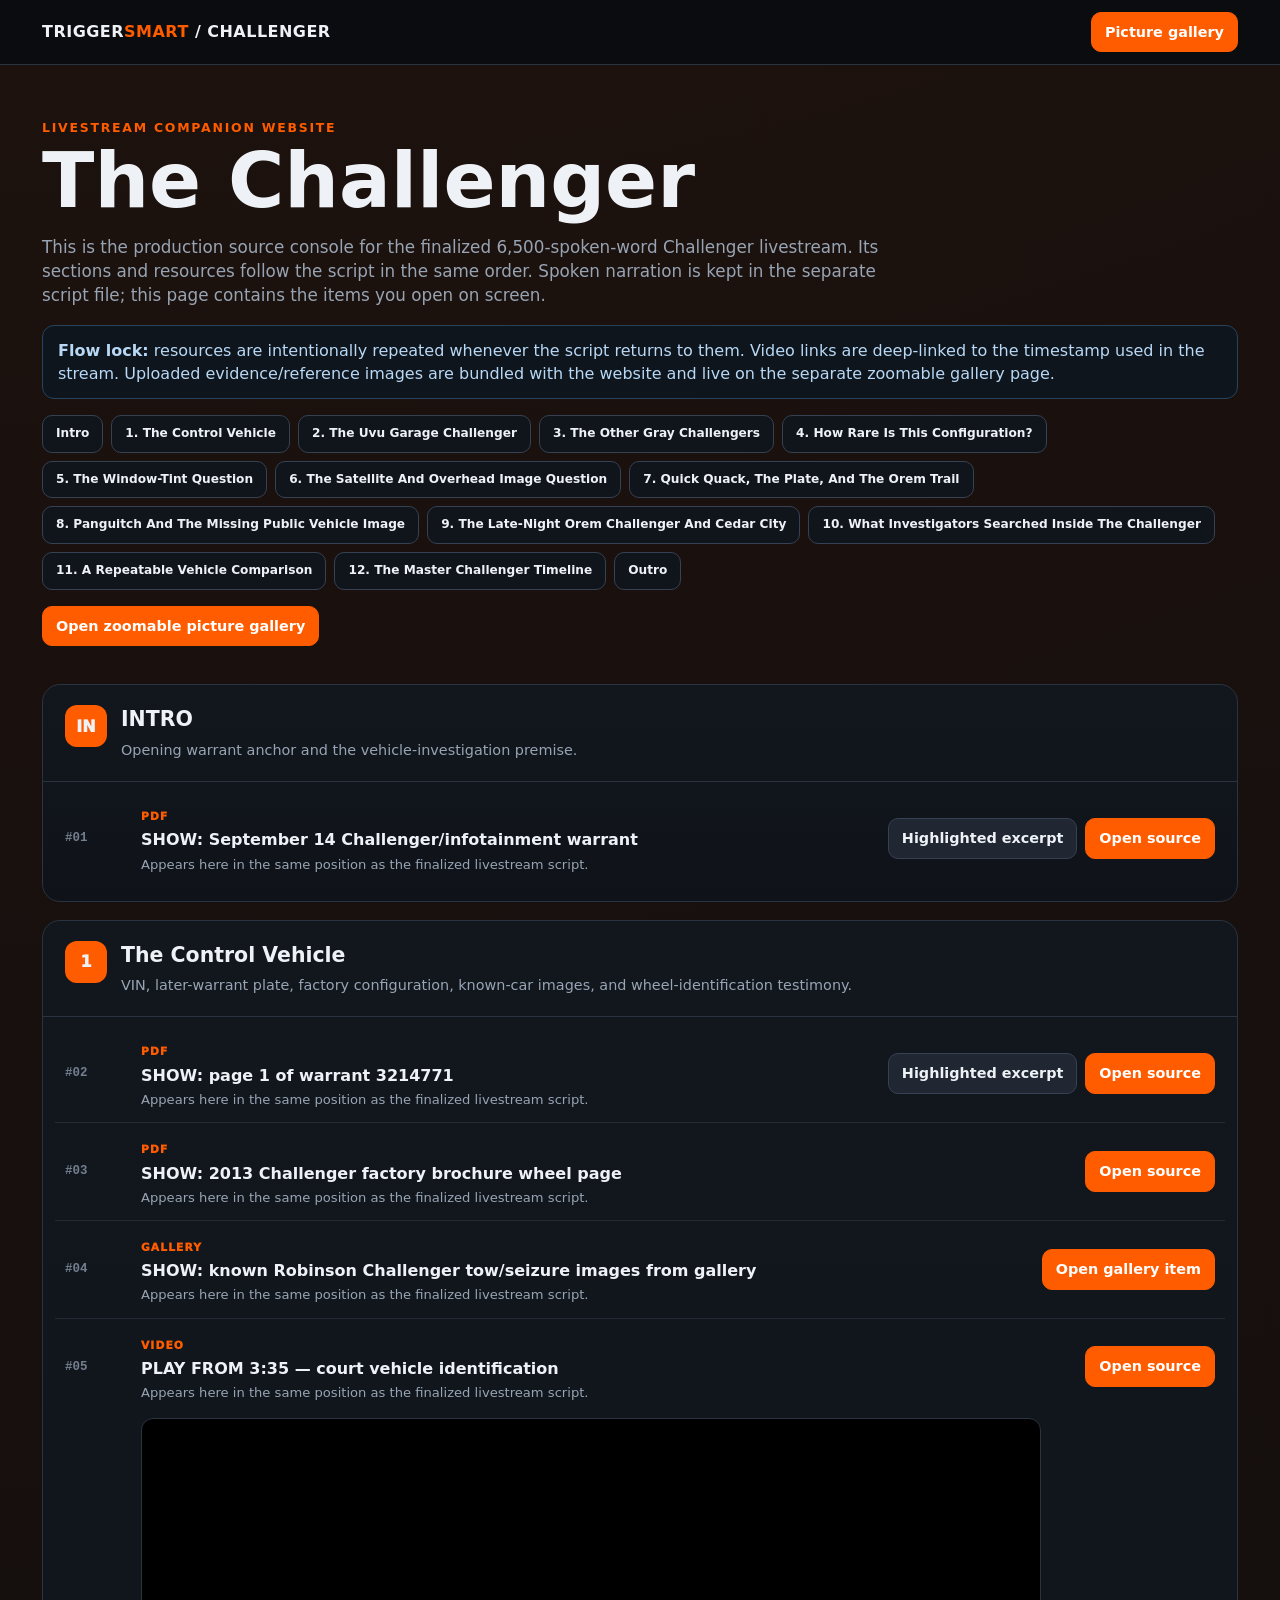
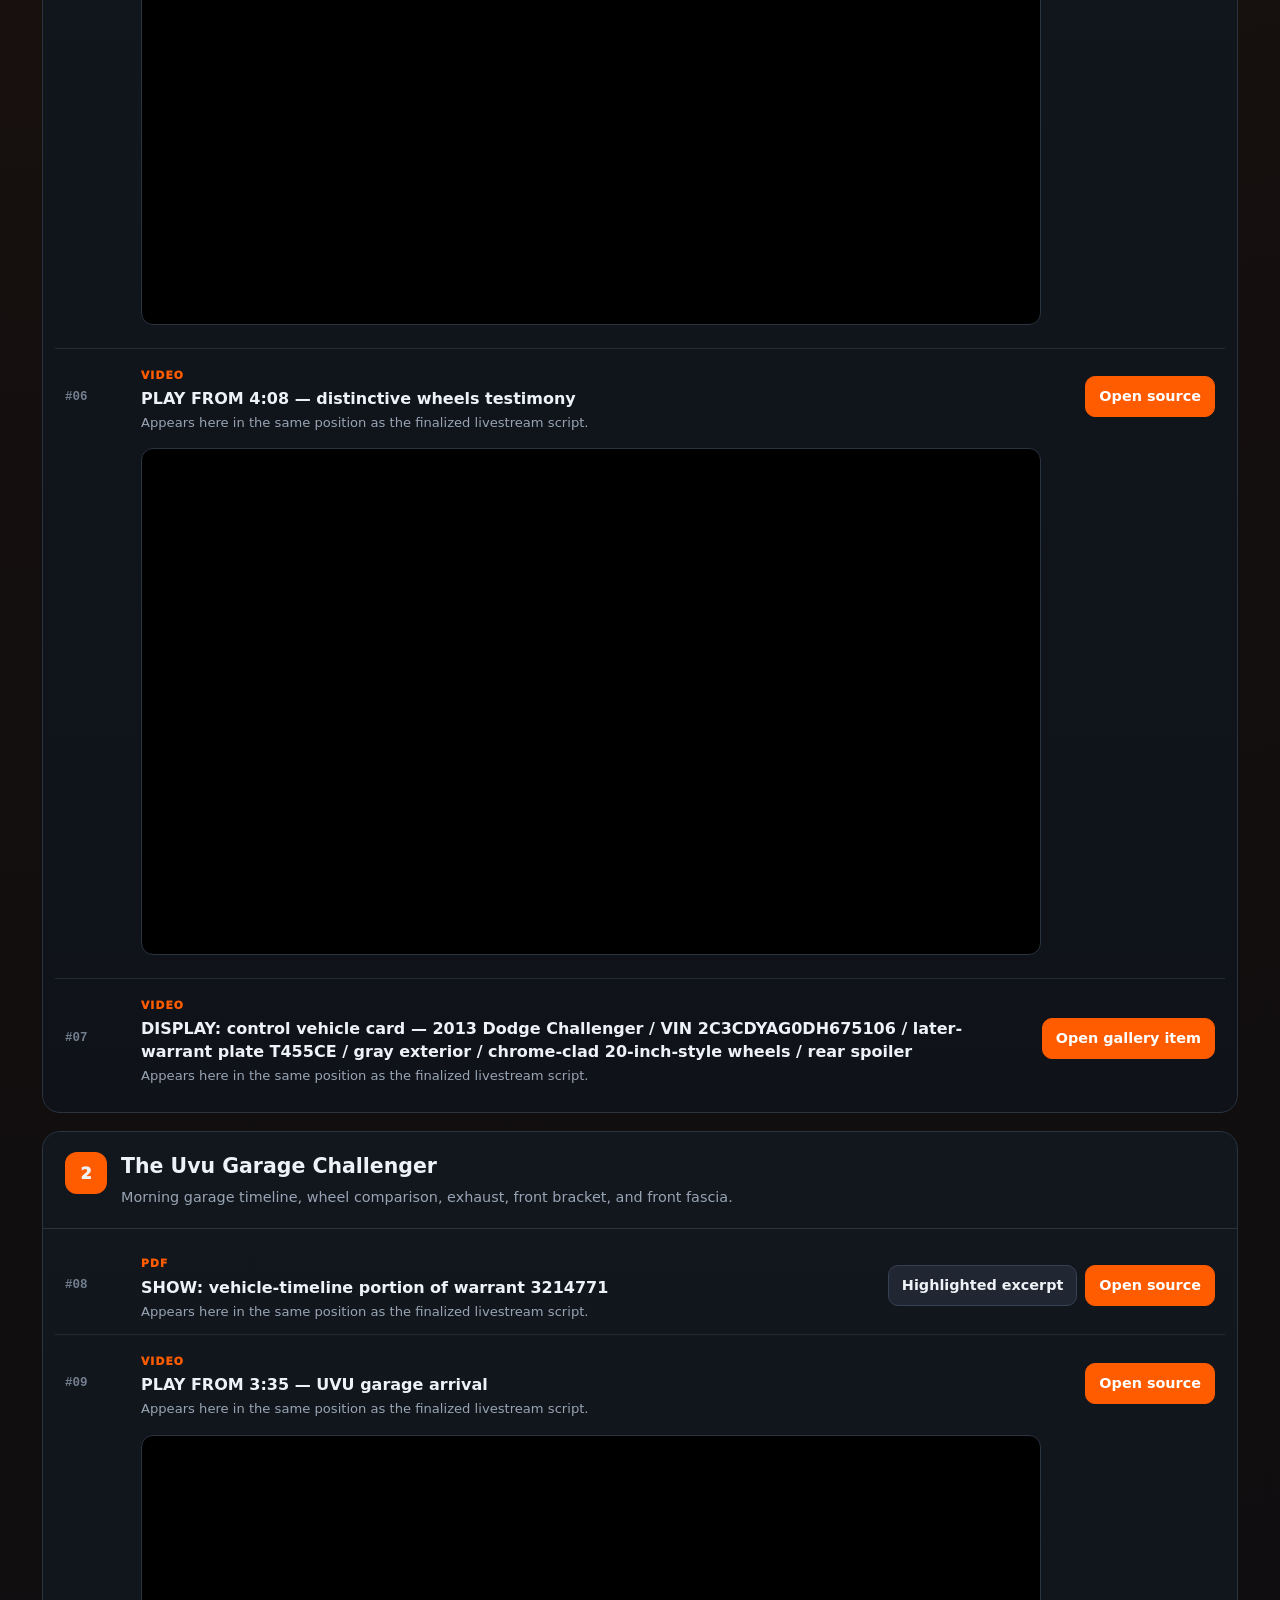
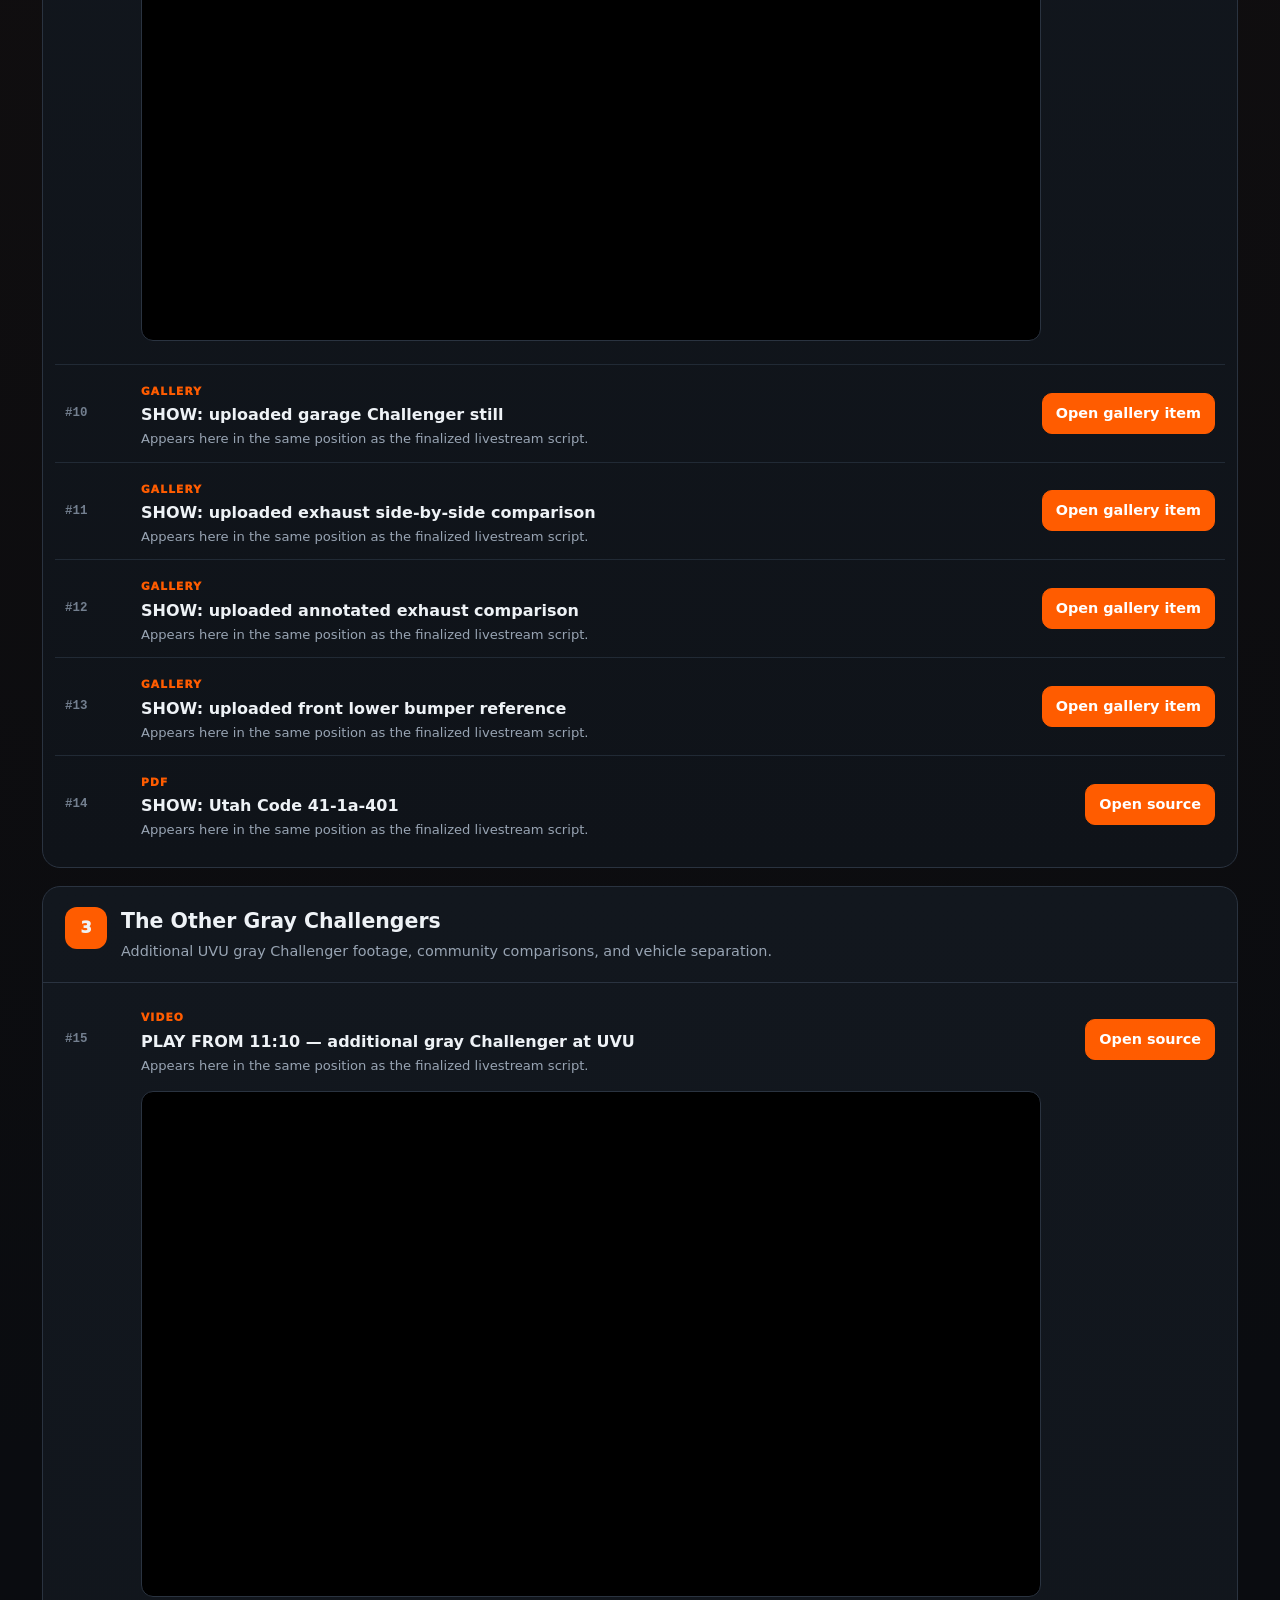
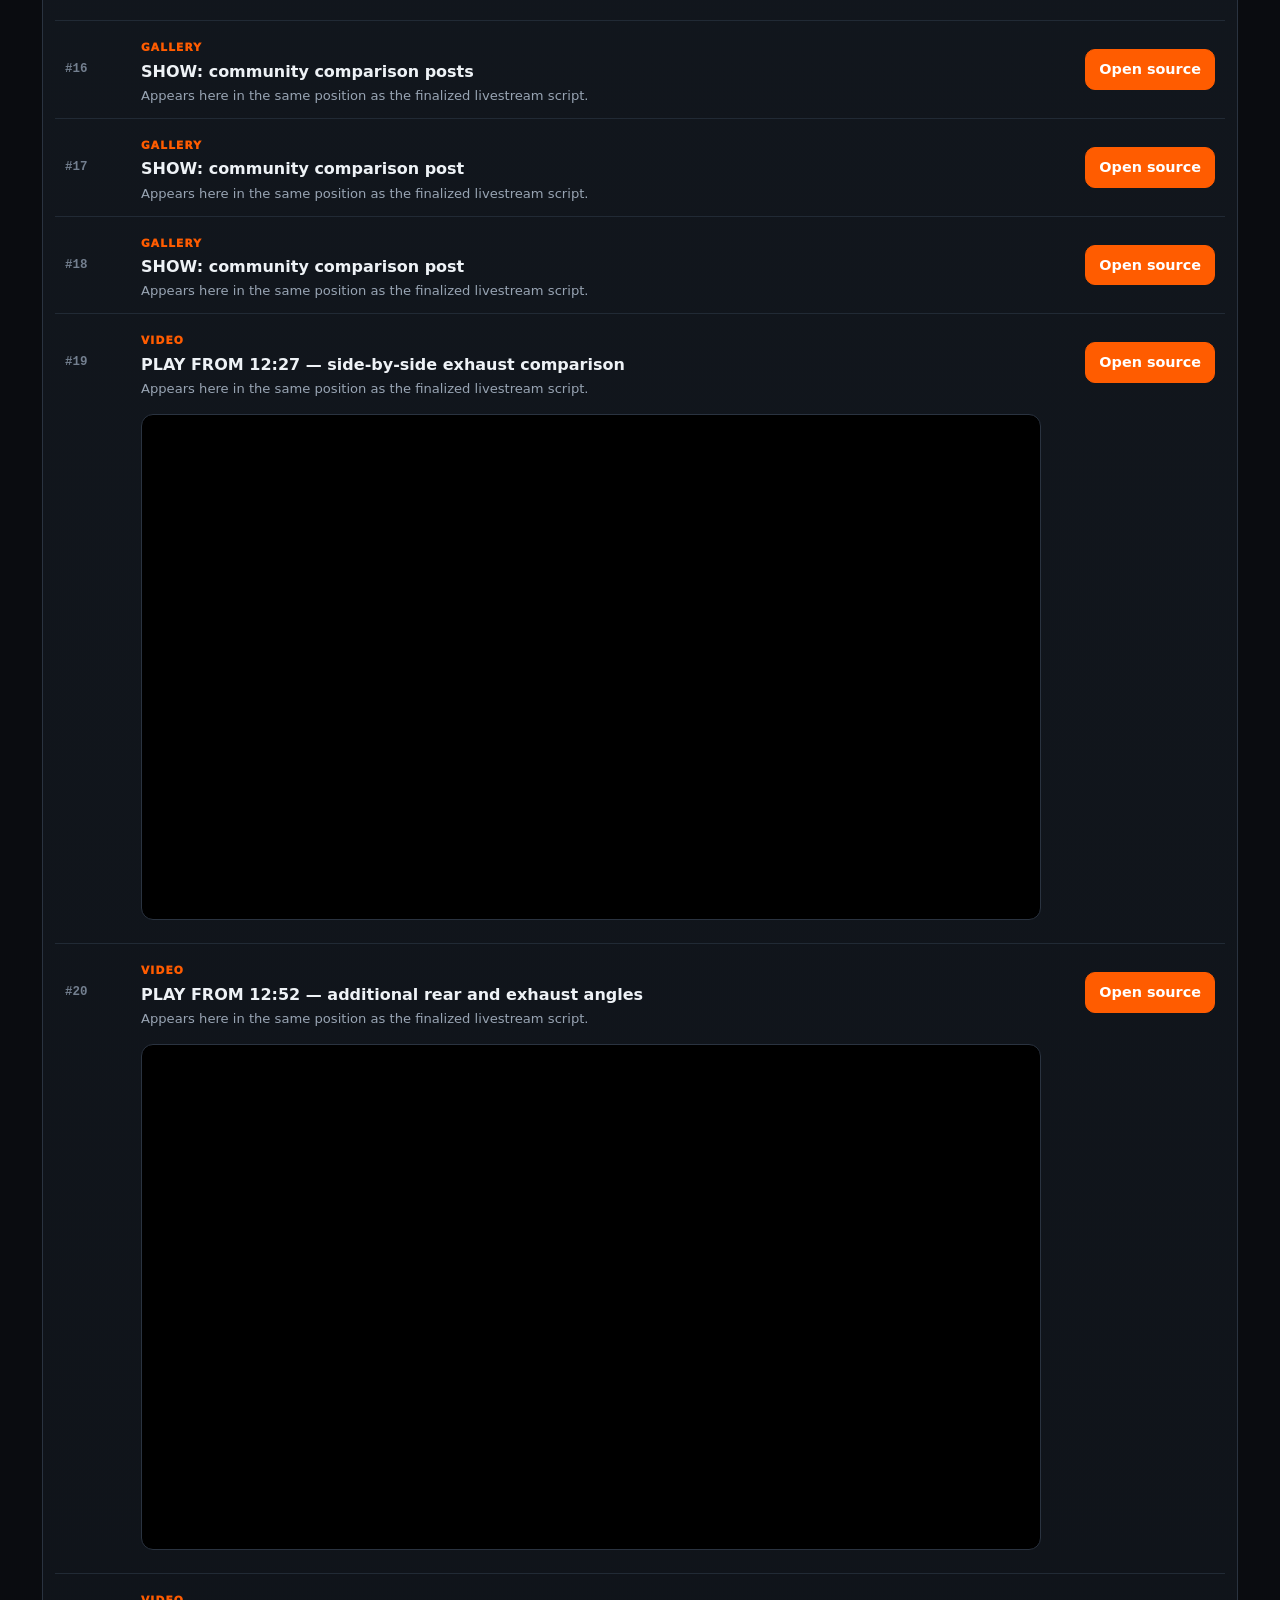
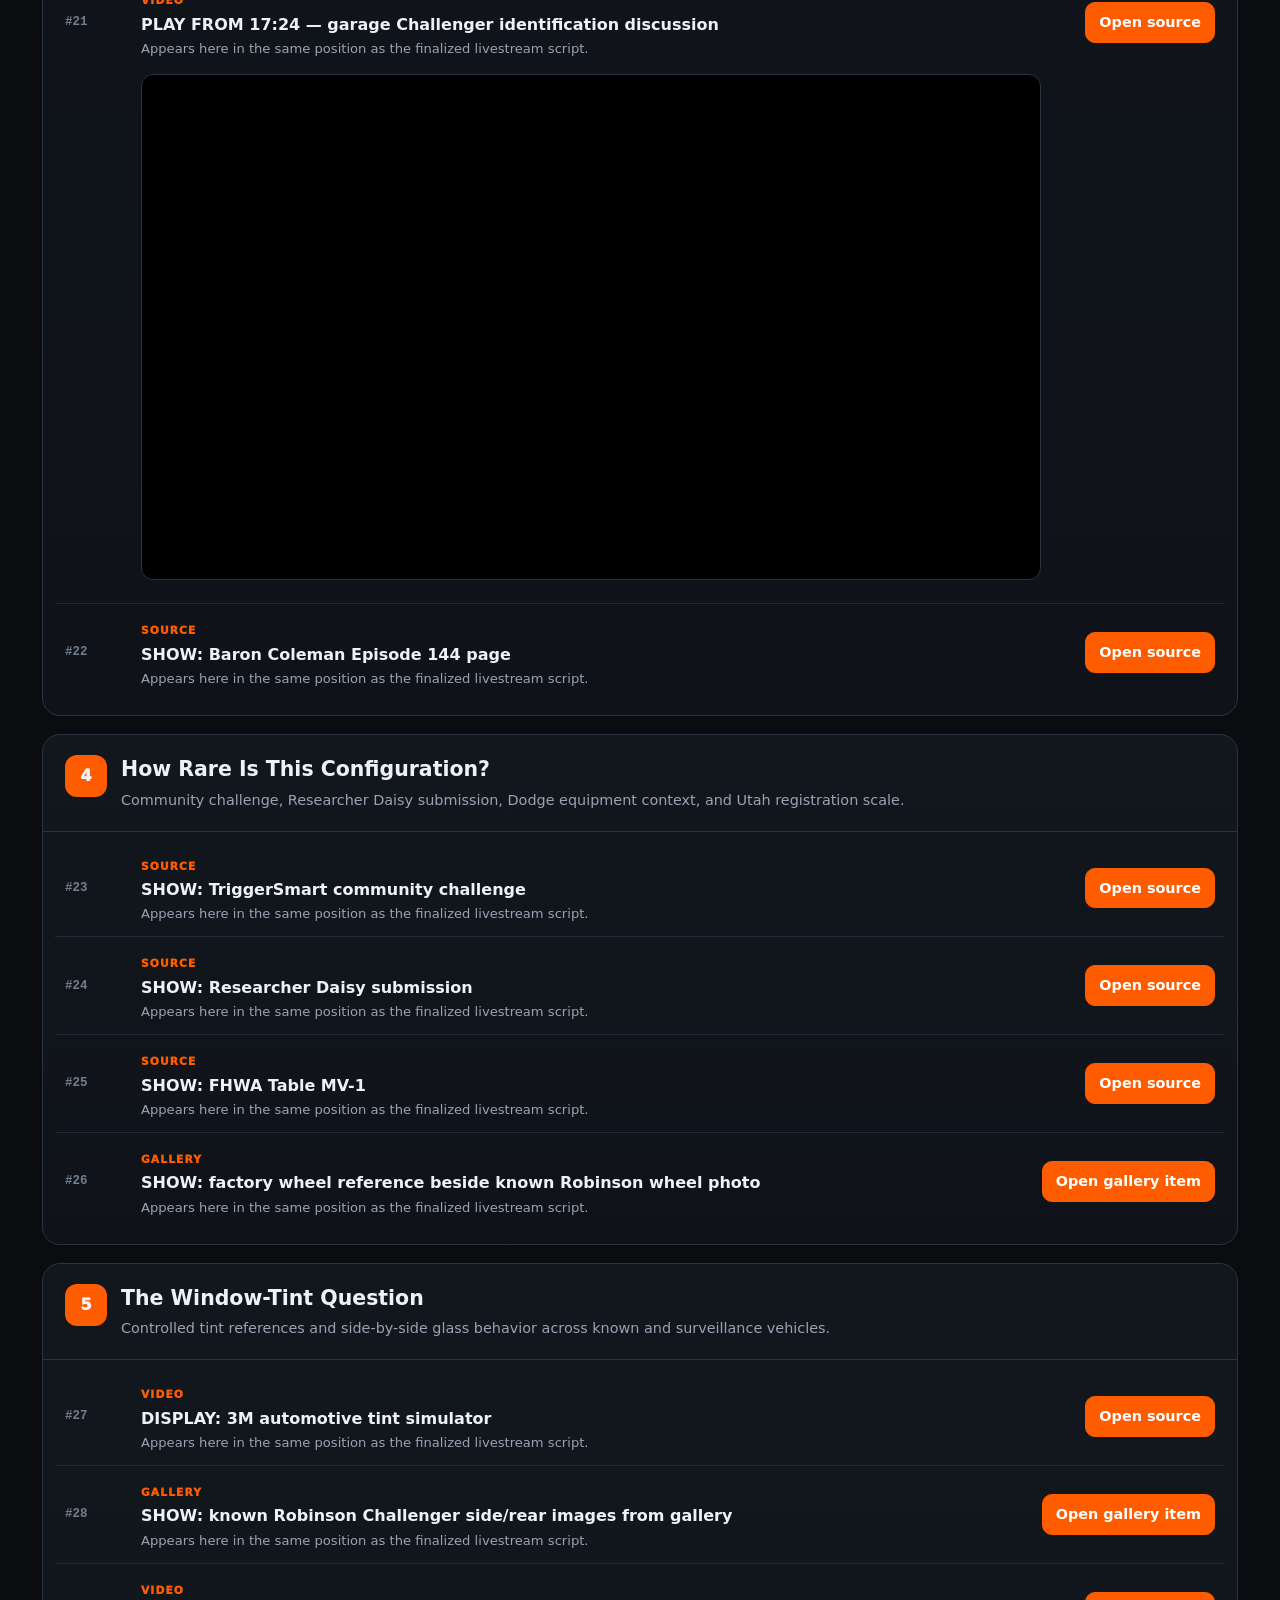
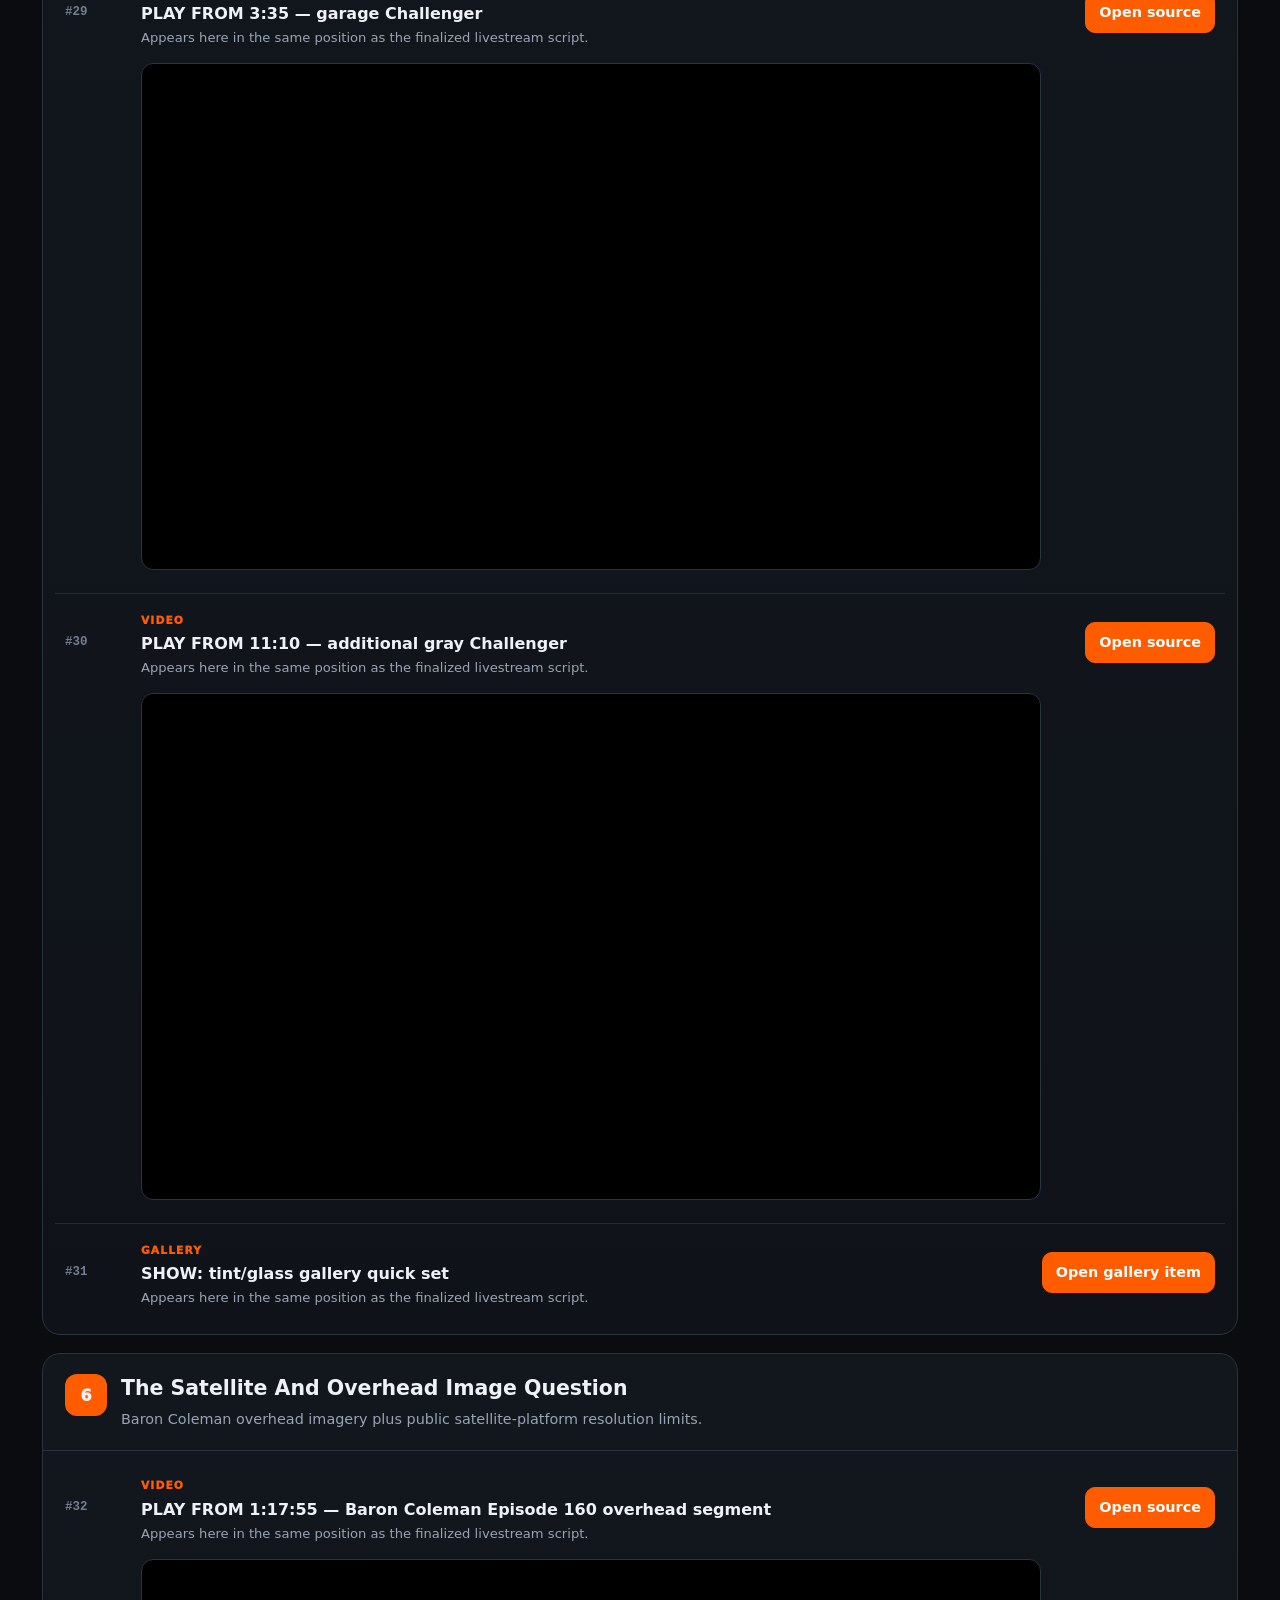
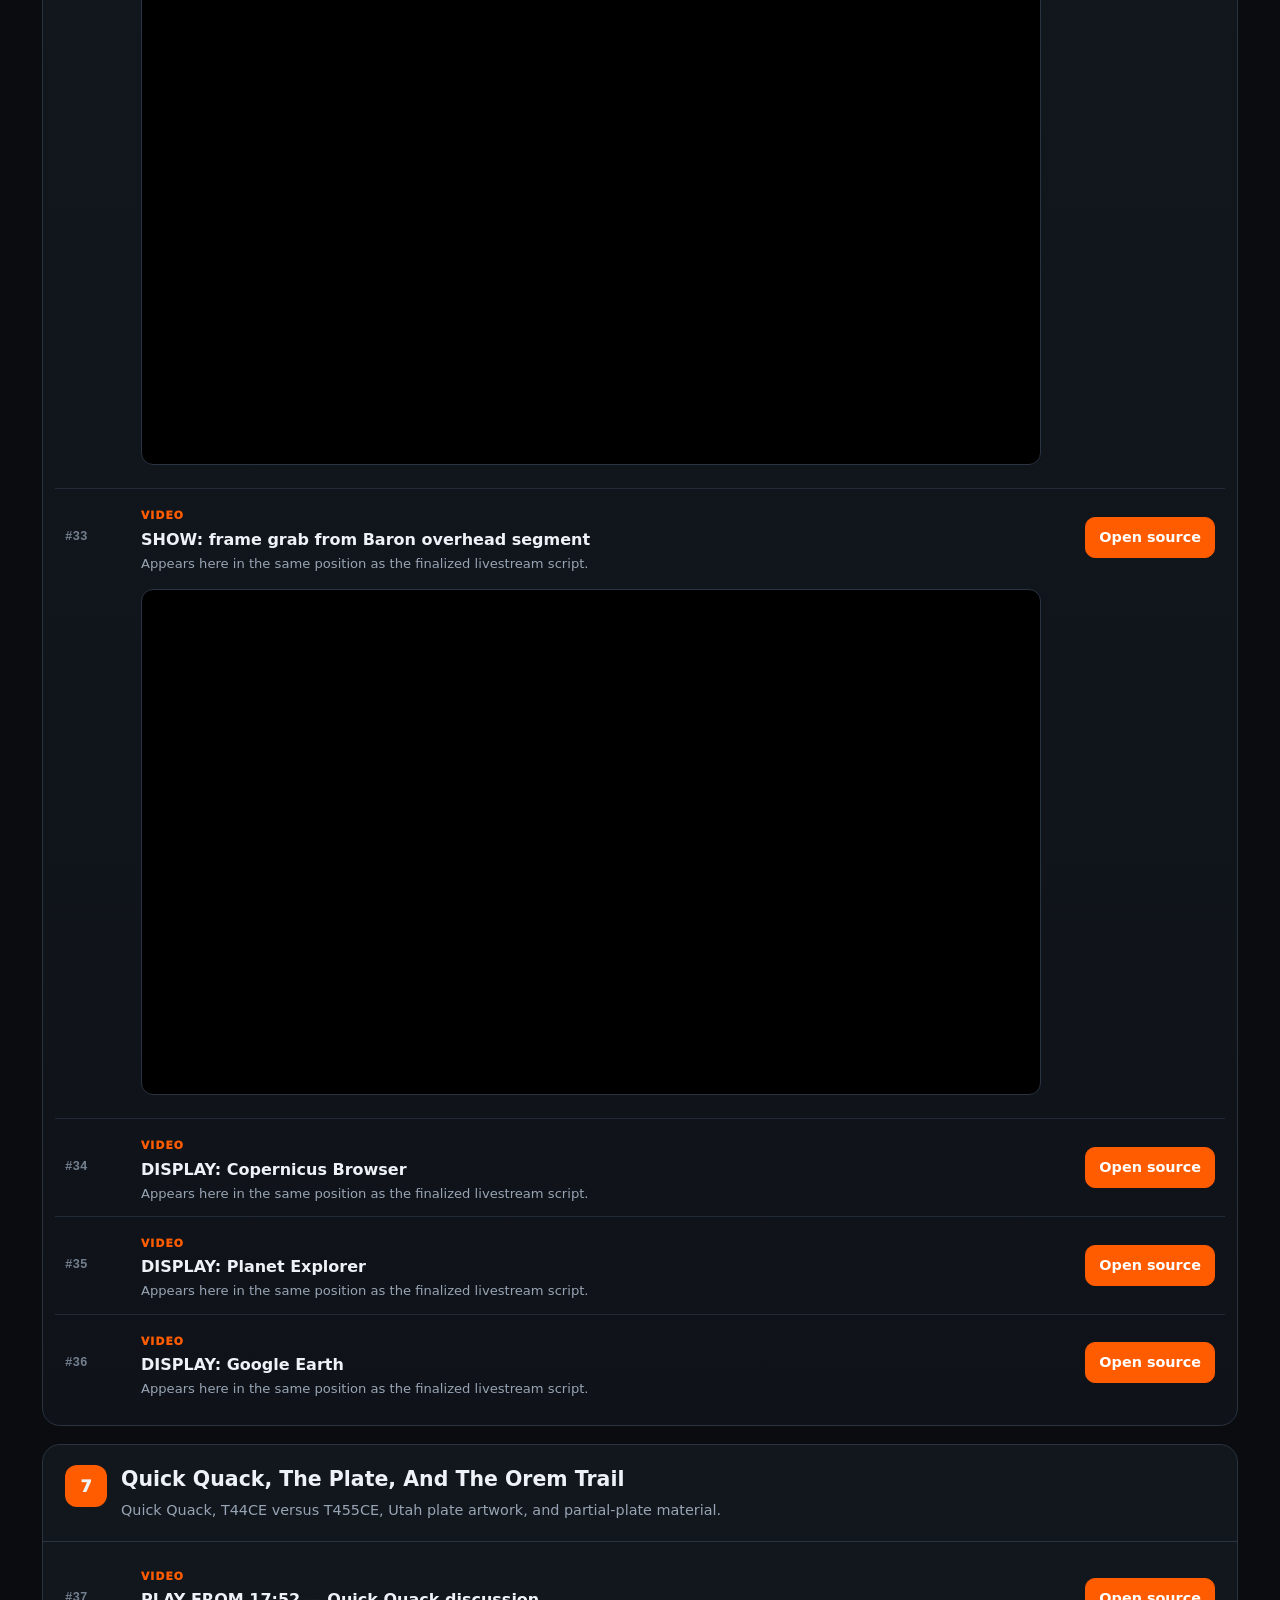
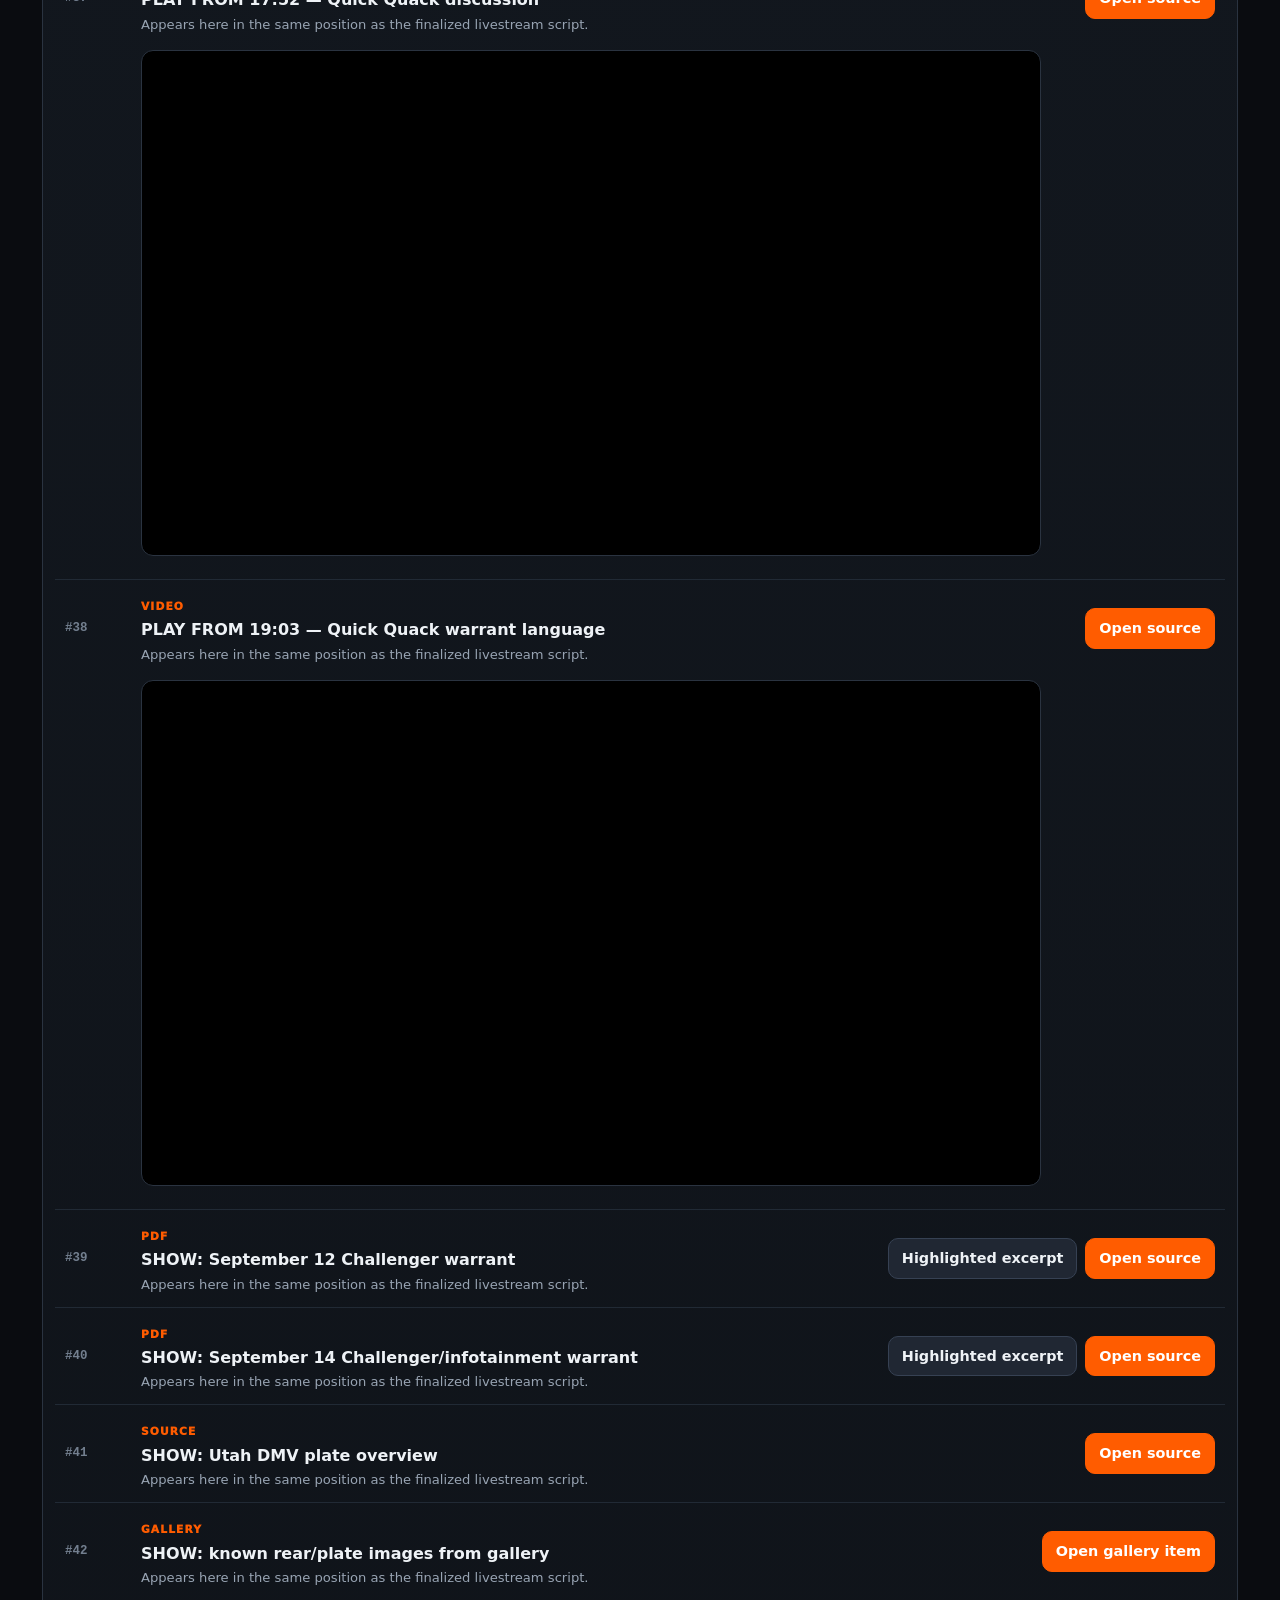
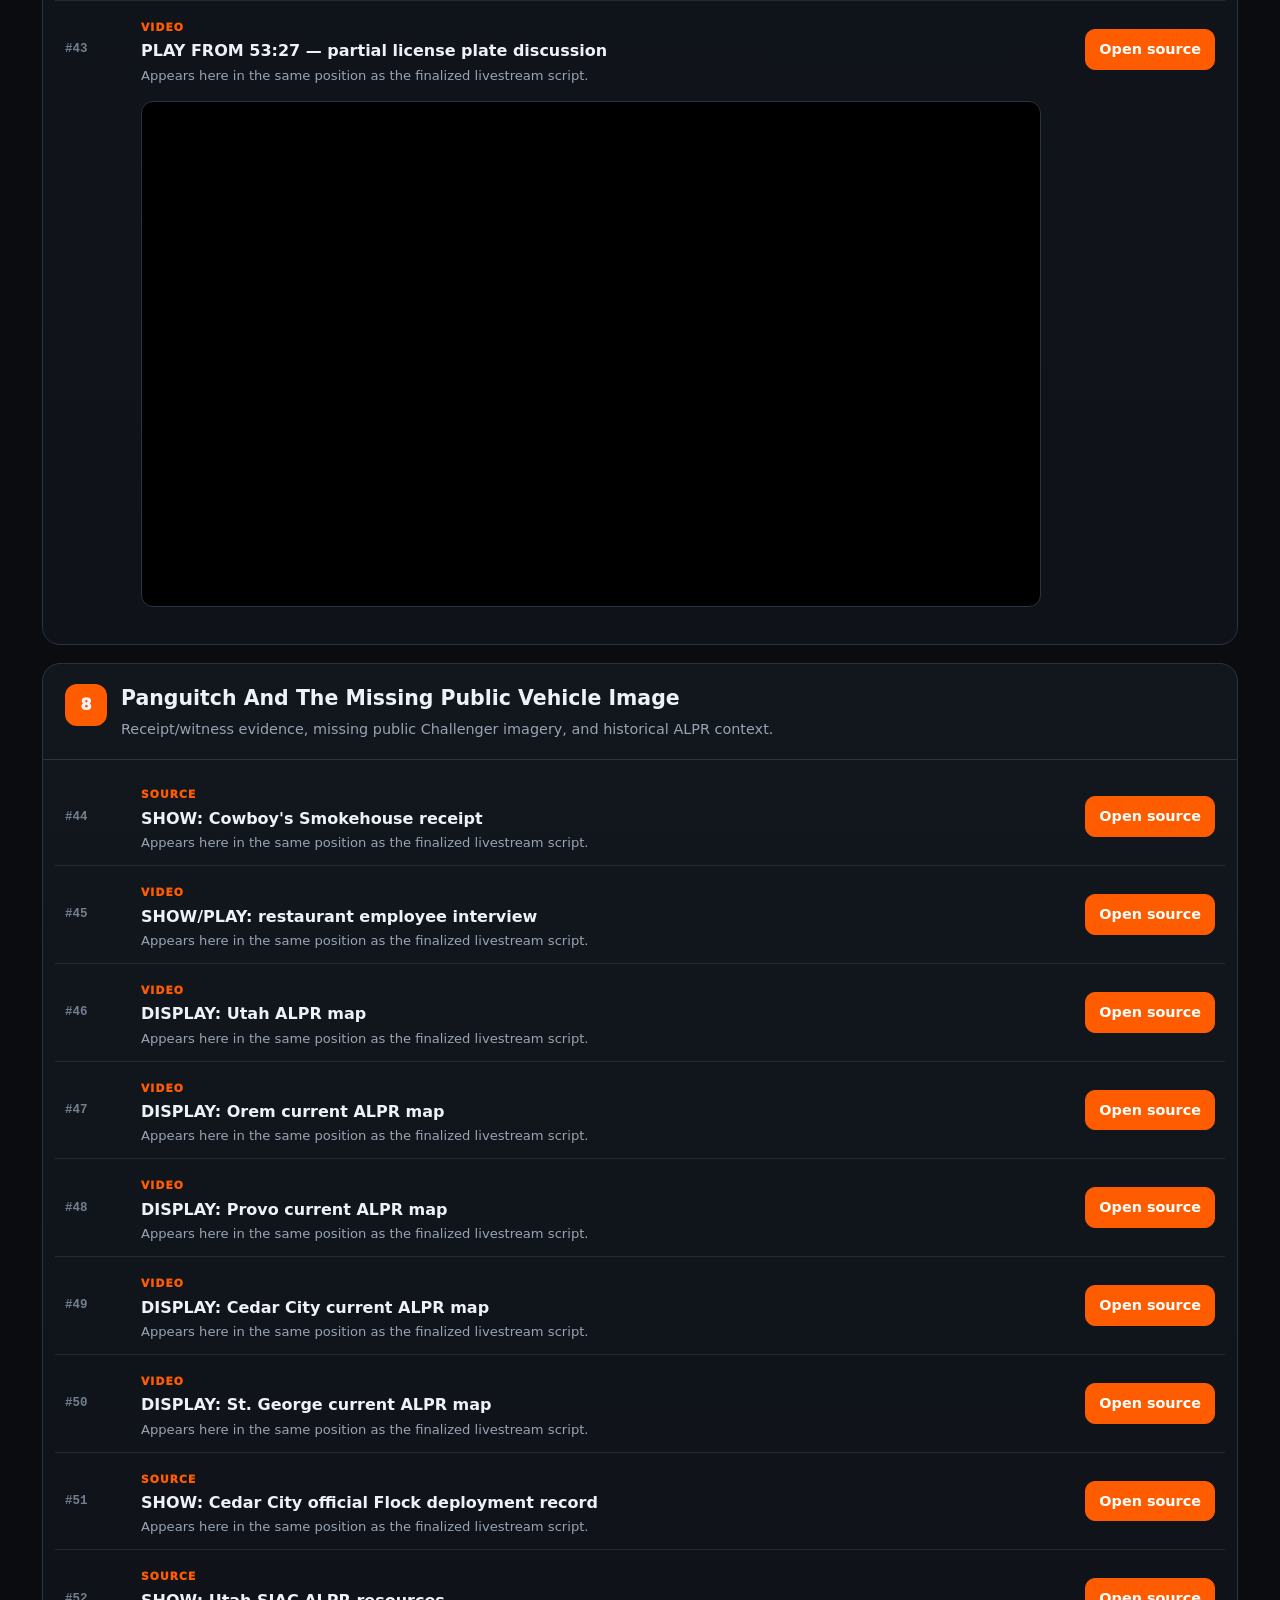
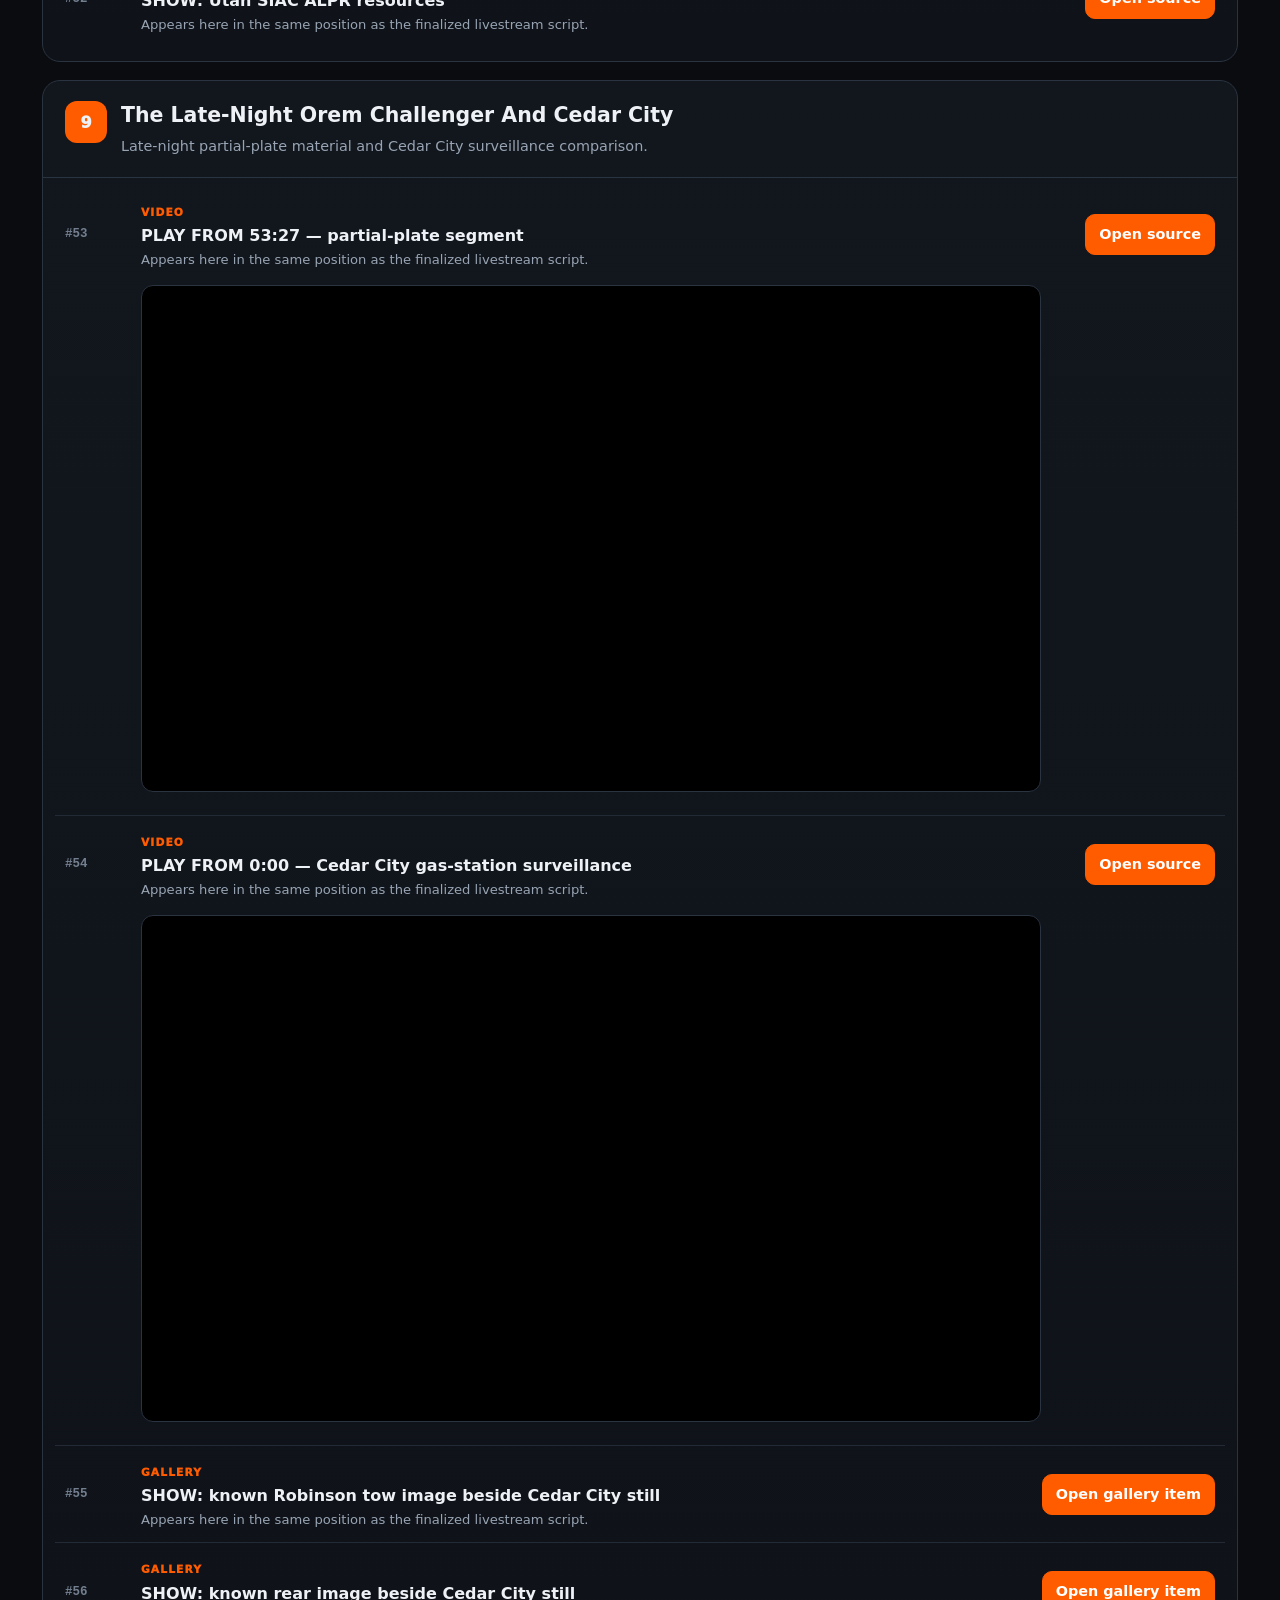
==== commit f75a0301: "Add files via upload" ====
--- a/index.html
+++ b/index.html
@@ -1,4 +1,4 @@
 <!doctype html>
 <html lang="en"><head><meta charset="utf-8"><meta name="viewport" content="width=device-width,initial-scale=1"><title>The Challenger — Livestream Research Console</title><link rel="stylesheet" href="assets/css/site.css"><style>.toc{display:flex;gap:8px;flex-wrap:wrap;margin-top:16px}.toc a{font-size:.76rem}.flow-note{background:#0e151d;border:1px solid #27435e;color:#b8d8f6;border-radius:12px;padding:13px 15px;margin-top:12px}.status{color:#92a0b1;font-size:.78rem;margin-top:4px}.section-anchor{scroll-margin-top:84px}.nolink{color:var(--muted);font-size:.78rem}</style></head><body>
-<header class="topbar"><div class="wrap"><div class="brand">TRIGGER<span>SMART</span> / CHALLENGER</div><nav class="nav"><a class="btn subtle" href="CHALLENGER_FINAL_LIVESTREAM_SCRIPT.txt" target="_blank">Final script</a><a class="btn primary" href="gallery.html">Picture gallery</a></nav></div></header>
-<main><div class="wrap"><section class="hero"><div class="kicker">Livestream companion website</div><h1>The Challenger</h1><p>This is the production source console for the finalized 6,500-spoken-word Challenger livestream. Its sections and resources follow the script in the same order. Spoken narration is kept in the separate script file; this page contains the items you open on screen.</p><div class="flow-note"><strong>Flow lock:</strong> resources are intentionally repeated whenever the script returns to them. Video links are deep-linked to the timestamp used in the stream. Uploaded evidence/reference images are bundled with the website and live on the separate zoomable gallery page.</div><div class="toc"><a class="btn subtle" href="#intro">Intro</a><a class="btn subtle" href="#section-1">1. The Control Vehicle</a><a class="btn subtle" href="#section-2">2. The Uvu Garage Challenger</a><a class="btn subtle" href="#section-3">3. The Other Gray Challengers</a><a class="btn subtle" href="#section-4">4. How Rare Is This Configuration?</a><a class="btn subtle" href="#section-5">5. The Window-Tint Question</a><a class="btn subtle" href="#section-6">6. The Satellite And Overhead Image Question</a><a class="btn subtle" href="#section-7">7. Quick Quack, The Plate, And The Orem Trail</a><a class="btn subtle" href="#section-8">8. Panguitch And The Missing Public Vehicle Image</a><a class="btn subtle" href="#section-9">9. The Late-Night Orem Challenger And Cedar City</a><a class="btn subtle" href="#section-10">10. What Investigators Searched Inside The Challenger</a><a class="btn subtle" href="#section-11">11. A Repeatable Vehicle Comparison</a><a class="btn subtle" href="#section-12">12. The Master Challenger Timeline</a><a class="btn subtle" href="#outro">Outro</a></div><div style="margin-top:16px;display:flex;gap:10px;flex-wrap:wrap"><a class="btn primary" href="gallery.html">Open zoomable picture gallery</a><a class="btn" href="CHALLENGER_FINAL_LIVESTREAM_SCRIPT.txt" target="_blank">Open final livestream script</a></div></section><div class="run"><section class="section section-anchor" id="intro"><div class="section-head"><div class="section-num">IN</div><div><h2>INTRO</h2><div class="desc">Opening warrant anchor and the vehicle-investigation premise.</div></div></div><div class="resources"><div class="resource"><div class="ord">#01</div><div class="meta"><div class="rtype">PDF</div><div class="rtitle">SHOW: September 14 Challenger/infotainment warrant</div><div class="rnote">Appears here in the same position as the finalized livestream script.</div></div><div class="actions"><a class="btn" href="docs/3214771_infotainment_warrant_HIGHLIGHTED_EXCERPTS.pdf" target="_blank">Highlighted excerpt</a><a class="btn primary" href="https://triggersmart.github.io/redacted-charlie-kirk-warrants/burkhart-warrants-redacted/3214771_Challenger-infotainment-T455CE_REDACTED.pdf" target="_blank" rel="noopener">Open source</a></div></div></div></section><section class="section section-anchor" id="section-1"><div class="section-head"><div class="section-num">1</div><div><h2>The Control Vehicle</h2><div class="desc">VIN, later-warrant plate, factory configuration, known-car images, and wheel-identification testimony.</div></div></div><div class="resources"><div class="resource"><div class="ord">#02</div><div class="meta"><div class="rtype">PDF</div><div class="rtitle">SHOW: page 1 of warrant 3214771</div><div class="rnote">Appears here in the same position as the finalized livestream script.</div></div><div class="actions"><a class="btn" href="docs/3214771_infotainment_warrant_HIGHLIGHTED_EXCERPTS.pdf" target="_blank">Highlighted excerpt</a><a class="btn primary" href="https://triggersmart.github.io/redacted-charlie-kirk-warrants/burkhart-warrants-redacted/3214771_Challenger-infotainment-T455CE_REDACTED.pdf" target="_blank" rel="noopener">Open source</a></div></div><div class="resource"><div class="ord">#03</div><div class="meta"><div class="rtype">PDF</div><div class="rtitle">SHOW: 2013 Challenger factory brochure wheel page</div><div class="rnote">Appears here in the same position as the finalized livestream script.</div></div><div class="actions"><a class="btn primary" href="https://cdn.dealereprocess.org/cdn/brochures/dodge/2013-challenger.pdf" target="_blank" rel="noopener">Open source</a></div></div><div class="resource"><div class="ord">#04</div><div class="meta"><div class="rtype">GALLERY</div><div class="rtitle">SHOW: known Robinson Challenger tow/seizure images from gallery</div><div class="rnote">Appears here in the same position as the finalized livestream script.</div></div><div class="actions"><a class="btn primary" href="gallery.html#img-case-impounded">Open gallery item</a></div></div><div class="resource"><div class="ord">#05</div><div class="meta"><div class="rtype">VIDEO</div><div class="rtitle">PLAY FROM 3:35 — court vehicle identification</div><div class="rnote">Appears here in the same position as the finalized livestream script.</div></div><div class="actions"><a class="btn primary" href="https://www.youtube.com/watch?v=yrqUmwLsfGg&amp;t=215s" target="_blank" rel="noopener">Open source</a></div><div class="video-box"><iframe loading="lazy" src="https://www.youtube-nocookie.com/embed/yrqUmwLsfGg?start=215&amp;rel=0" title="PLAY FROM 3:35 — court vehicle identification" allow="accelerometer; autoplay; clipboard-write; encrypted-media; gyroscope; picture-in-picture; web-share" allowfullscreen></iframe></div></div><div class="resource"><div class="ord">#06</div><div class="meta"><div class="rtype">VIDEO</div><div class="rtitle">PLAY FROM 4:08 — distinctive wheels testimony</div><div class="rnote">Appears here in the same position as the finalized livestream script.</div></div><div class="actions"><a class="btn primary" href="https://www.youtube.com/watch?v=yrqUmwLsfGg&amp;t=248s" target="_blank" rel="noopener">Open source</a></div><div class="video-box"><iframe loading="lazy" src="https://www.youtube-nocookie.com/embed/yrqUmwLsfGg?start=248&amp;rel=0" title="PLAY FROM 4:08 — distinctive wheels testimony" allow="accelerometer; autoplay; clipboard-write; encrypted-media; gyroscope; picture-in-picture; web-share" allowfullscreen></iframe></div></div><div class="resource"><div class="ord">#07</div><div class="meta"><div class="rtype">VIDEO</div><div class="rtitle">DISPLAY: control vehicle card — 2013 Dodge Challenger / VIN 2C3CDYAG0DH675106 / later-warrant plate T455CE / gray exterior / chrome-clad 20-inch-style wheels / rear spoiler</div><div class="rnote">Appears here in the same position as the finalized livestream script.</div></div><div class="actions"><a class="btn primary" href="gallery.html#case-surveillance">Open gallery item</a></div></div></div></section><section class="section section-anchor" id="section-2"><div class="section-head"><div class="section-num">2</div><div><h2>The Uvu Garage Challenger</h2><div class="desc">Morning garage timeline, wheel comparison, exhaust, front bracket, and front fascia.</div></div></div><div class="resources"><div class="resource"><div class="ord">#08</div><div class="meta"><div class="rtype">PDF</div><div class="rtitle">SHOW: vehicle-timeline portion of warrant 3214771</div><div class="rnote">Appears here in the same position as the finalized livestream script.</div></div><div class="actions"><a class="btn" href="docs/3214771_infotainment_warrant_HIGHLIGHTED_EXCERPTS.pdf" target="_blank">Highlighted excerpt</a><a class="btn primary" href="https://triggersmart.github.io/redacted-charlie-kirk-warrants/burkhart-warrants-redacted/3214771_Challenger-infotainment-T455CE_REDACTED.pdf" target="_blank" rel="noopener">Open source</a></div></div><div class="resource"><div class="ord">#09</div><div class="meta"><div class="rtype">VIDEO</div><div class="rtitle">PLAY FROM 3:35 — UVU garage arrival</div><div class="rnote">Appears here in the same position as the finalized livestream script.</div></div><div class="actions"><a class="btn primary" href="https://www.youtube.com/watch?v=yrqUmwLsfGg&amp;t=215s" target="_blank" rel="noopener">Open source</a></div><div class="video-box"><iframe loading="lazy" src="https://www.youtube-nocookie.com/embed/yrqUmwLsfGg?start=215&amp;rel=0" title="PLAY FROM 3:35 — UVU garage arrival" allow="accelerometer; autoplay; clipboard-write; encrypted-media; gyroscope; picture-in-picture; web-share" allowfullscreen></iframe></div></div><div class="resource"><div class="ord">#10</div><div class="meta"><div class="rtype">GALLERY</div><div class="rtitle">SHOW: uploaded garage Challenger still</div><div class="rnote">Appears here in the same position as the finalized livestream script.</div></div><div class="actions"><a class="btn primary" href="gallery.html#img-case-garage">Open gallery item</a></div></div><div class="resource"><div class="ord">#11</div><div class="meta"><div class="rtype">GALLERY</div><div class="rtitle">SHOW: uploaded exhaust side-by-side comparison</div><div class="rnote">Appears here in the same position as the finalized livestream script.</div></div><div class="actions"><a class="btn primary" href="gallery.html#img-exhaust-side-by-side">Open gallery item</a></div></div><div class="resource"><div class="ord">#12</div><div class="meta"><div class="rtype">GALLERY</div><div class="rtitle">SHOW: uploaded annotated exhaust comparison</div><div class="rnote">Appears here in the same position as the finalized livestream script.</div></div><div class="actions"><a class="btn primary" href="gallery.html#img-comparison-annotated">Open gallery item</a></div></div><div class="resource"><div class="ord">#13</div><div class="meta"><div class="rtype">GALLERY</div><div class="rtitle">SHOW: uploaded front lower bumper reference</div><div class="rnote">Appears here in the same position as the finalized livestream script.</div></div><div class="actions"><a class="btn primary" href="gallery.html#img-front-lower-bumper">Open gallery item</a></div></div><div class="resource"><div class="ord">#14</div><div class="meta"><div class="rtype">PDF</div><div class="rtitle">SHOW: Utah Code 41-1a-401</div><div class="rnote">Appears here in the same position as the finalized livestream script.</div></div><div class="actions"><a class="btn primary" href="https://le.utah.gov/xcode/Title41/Chapter1A/C41-1a-S401_2025010120240501.pdf" target="_blank" rel="noopener">Open source</a></div></div></div></section><section class="section section-anchor" id="section-3"><div class="section-head"><div class="section-num">3</div><div><h2>The Other Gray Challengers</h2><div class="desc">Additional UVU gray Challenger footage, community comparisons, and vehicle separation.</div></div></div><div class="resources"><div class="resource"><div class="ord">#15</div><div class="meta"><div class="rtype">VIDEO</div><div class="rtitle">PLAY FROM 11:10 — additional gray Challenger at UVU</div><div class="rnote">Appears here in the same position as the finalized livestream script.</div></div><div class="actions"><a class="btn primary" href="https://www.youtube.com/watch?v=BvthGQw3_s0&amp;t=670s" target="_blank" rel="noopener">Open source</a></div><div class="video-box"><iframe loading="lazy" src="https://www.youtube-nocookie.com/embed/BvthGQw3_s0?start=670&amp;rel=0" title="PLAY FROM 11:10 — additional gray Challenger at UVU" allow="accelerometer; autoplay; clipboard-write; encrypted-media; gyroscope; picture-in-picture; web-share" allowfullscreen></iframe></div></div><div class="resource"><div class="ord">#16</div><div class="meta"><div class="rtype">GALLERY</div><div class="rtitle">SHOW: community comparison posts</div><div class="rnote">Appears here in the same position as the finalized livestream script.</div></div><div class="actions"><a class="btn primary" href="https://x.com/zoozoosop/status/2103678174609731811?s=20" target="_blank" rel="noopener">Open source</a></div></div><div class="resource"><div class="ord">#17</div><div class="meta"><div class="rtype">GALLERY</div><div class="rtitle">SHOW: community comparison post</div><div class="rnote">Appears here in the same position as the finalized livestream script.</div></div><div class="actions"><a class="btn primary" href="https://x.com/TDeemie/status/2103520656671273039?s=20" target="_blank" rel="noopener">Open source</a></div></div><div class="resource"><div class="ord">#18</div><div class="meta"><div class="rtype">GALLERY</div><div class="rtitle">SHOW: community comparison post</div><div class="rnote">Appears here in the same position as the finalized livestream script.</div></div><div class="actions"><a class="btn primary" href="https://x.com/SloDok9/status/2103651470734397682?s=20" target="_blank" rel="noopener">Open source</a></div></div><div class="resource"><div class="ord">#19</div><div class="meta"><div class="rtype">VIDEO</div><div class="rtitle">PLAY FROM 12:27 — side-by-side exhaust comparison</div><div class="rnote">Appears here in the same position as the finalized livestream script.</div></div><div class="actions"><a class="btn primary" href="https://www.youtube.com/watch?v=_Sq5RqP27NY&amp;t=747s" target="_blank" rel="noopener">Open source</a></div><div class="video-box"><iframe loading="lazy" src="https://www.youtube-nocookie.com/embed/_Sq5RqP27NY?start=747&amp;rel=0" title="PLAY FROM 12:27 — side-by-side exhaust comparison" allow="accelerometer; autoplay; clipboard-write; encrypted-media; gyroscope; picture-in-picture; web-share" allowfullscreen></iframe></div></div><div class="resource"><div class="ord">#20</div><div class="meta"><div class="rtype">VIDEO</div><div class="rtitle">PLAY FROM 12:52 — additional rear and exhaust angles</div><div class="rnote">Appears here in the same position as the finalized livestream script.</div></div><div class="actions"><a class="btn primary" href="https://www.youtube.com/watch?v=_Sq5RqP27NY&amp;t=772s" target="_blank" rel="noopener">Open source</a></div><div class="video-box"><iframe loading="lazy" src="https://www.youtube-nocookie.com/embed/_Sq5RqP27NY?start=772&amp;rel=0" title="PLAY FROM 12:52 — additional rear and exhaust angles" allow="accelerometer; autoplay; clipboard-write; encrypted-media; gyroscope; picture-in-picture; web-share" allowfullscreen></iframe></div></div><div class="resource"><div class="ord">#21</div><div class="meta"><div class="rtype">VIDEO</div><div class="rtitle">PLAY FROM 17:24 — garage Challenger identification discussion</div><div class="rnote">Appears here in the same position as the finalized livestream script.</div></div><div class="actions"><a class="btn primary" href="https://www.youtube.com/watch?v=_Sq5RqP27NY&amp;t=1044s" target="_blank" rel="noopener">Open source</a></div><div class="video-box"><iframe loading="lazy" src="https://www.youtube-nocookie.com/embed/_Sq5RqP27NY?start=1044&amp;rel=0" title="PLAY FROM 17:24 — garage Challenger identification discussion" allow="accelerometer; autoplay; clipboard-write; encrypted-media; gyroscope; picture-in-picture; web-share" allowfullscreen></iframe></div></div><div class="resource"><div class="ord">#22</div><div class="meta"><div class="rtype">SOURCE</div><div class="rtitle">SHOW: Baron Coleman Episode 144 page</div><div class="rnote">Appears here in the same position as the finalized livestream script.</div></div><div class="actions"><a class="btn primary" href="https://podscan.fm/podcasts/real-baron-podcast/episodes/the-cars-following-the-tylers-around-orem-ep-144" target="_blank" rel="noopener">Open source</a></div></div></div></section><section class="section section-anchor" id="section-4"><div class="section-head"><div class="section-num">4</div><div><h2>How Rare Is This Configuration?</h2><div class="desc">Community challenge, Researcher Daisy submission, Dodge equipment context, and Utah registration scale.</div></div></div><div class="resources"><div class="resource"><div class="ord">#23</div><div class="meta"><div class="rtype">SOURCE</div><div class="rtitle">SHOW: TriggerSmart community challenge</div><div class="rnote">Appears here in the same position as the finalized livestream script.</div></div><div class="actions"><a class="btn primary" href="https://x.com/triggersmarthq/status/2103487173387550723?s=20" target="_blank" rel="noopener">Open source</a></div></div><div class="resource"><div class="ord">#24</div><div class="meta"><div class="rtype">SOURCE</div><div class="rtitle">SHOW: Researcher Daisy submission</div><div class="rnote">Appears here in the same position as the finalized livestream script.</div></div><div class="actions"><a class="btn primary" href="https://x.com/researcherdaisy/status/2103512995506614376/photo/1" target="_blank" rel="noopener">Open source</a></div></div><div class="resource"><div class="ord">#25</div><div class="meta"><div class="rtype">SOURCE</div><div class="rtitle">SHOW: FHWA Table MV-1</div><div class="rnote">Appears here in the same position as the finalized livestream script.</div></div><div class="actions"><a class="btn primary" href="https://www.fhwa.dot.gov/policyinformation/statistics/2024/mv1.cfm" target="_blank" rel="noopener">Open source</a></div></div><div class="resource"><div class="ord">#26</div><div class="meta"><div class="rtype">GALLERY</div><div class="rtitle">SHOW: factory wheel reference beside known Robinson wheel photo</div><div class="rnote">Appears here in the same position as the finalized livestream script.</div></div><div class="actions"><a class="btn primary" href="gallery.html#reference-configurations">Open gallery item</a></div></div></div></section><section class="section section-anchor" id="section-5"><div class="section-head"><div class="section-num">5</div><div><h2>The Window-Tint Question</h2><div class="desc">Controlled tint references and side-by-side glass behavior across known and surveillance vehicles.</div></div></div><div class="resources"><div class="resource"><div class="ord">#27</div><div class="meta"><div class="rtype">VIDEO</div><div class="rtitle">DISPLAY: 3M automotive tint simulator</div><div class="rnote">Appears here in the same position as the finalized livestream script.</div></div><div class="actions"><a class="btn primary" href="https://www.3m.com/3M/en_US/car-personalization-us/resources/auto-window-tint-simulator/" target="_blank" rel="noopener">Open source</a></div></div><div class="resource"><div class="ord">#28</div><div class="meta"><div class="rtype">GALLERY</div><div class="rtitle">SHOW: known Robinson Challenger side/rear images from gallery</div><div class="rnote">Appears here in the same position as the finalized livestream script.</div></div><div class="actions"><a class="btn primary" href="gallery.html#tint-glass">Open gallery item</a></div></div><div class="resource"><div class="ord">#29</div><div class="meta"><div class="rtype">VIDEO</div><div class="rtitle">PLAY FROM 3:35 — garage Challenger</div><div class="rnote">Appears here in the same position as the finalized livestream script.</div></div><div class="actions"><a class="btn primary" href="https://www.youtube.com/watch?v=yrqUmwLsfGg&amp;t=215s" target="_blank" rel="noopener">Open source</a></div><div class="video-box"><iframe loading="lazy" src="https://www.youtube-nocookie.com/embed/yrqUmwLsfGg?start=215&amp;rel=0" title="PLAY FROM 3:35 — garage Challenger" allow="accelerometer; autoplay; clipboard-write; encrypted-media; gyroscope; picture-in-picture; web-share" allowfullscreen></iframe></div></div><div class="resource"><div class="ord">#30</div><div class="meta"><div class="rtype">VIDEO</div><div class="rtitle">PLAY FROM 11:10 — additional gray Challenger</div><div class="rnote">Appears here in the same position as the finalized livestream script.</div></div><div class="actions"><a class="btn primary" href="https://www.youtube.com/watch?v=BvthGQw3_s0&amp;t=670s" target="_blank" rel="noopener">Open source</a></div><div class="video-box"><iframe loading="lazy" src="https://www.youtube-nocookie.com/embed/BvthGQw3_s0?start=670&amp;rel=0" title="PLAY FROM 11:10 — additional gray Challenger" allow="accelerometer; autoplay; clipboard-write; encrypted-media; gyroscope; picture-in-picture; web-share" allowfullscreen></iframe></div></div><div class="resource"><div class="ord">#31</div><div class="meta"><div class="rtype">GALLERY</div><div class="rtitle">SHOW: tint/glass gallery quick set</div><div class="rnote">Appears here in the same position as the finalized livestream script.</div></div><div class="actions"><a class="btn primary" href="gallery.html#tint-glass">Open gallery item</a></div></div></div></section><section class="section section-anchor" id="section-6"><div class="section-head"><div class="section-num">6</div><div><h2>The Satellite And Overhead Image Question</h2><div class="desc">Baron Coleman overhead imagery plus public satellite-platform resolution limits.</div></div></div><div class="resources"><div class="resource"><div class="ord">#32</div><div class="meta"><div class="rtype">VIDEO</div><div class="rtitle">PLAY FROM 1:17:55 — Baron Coleman Episode 160 overhead segment</div><div class="rnote">Appears here in the same position as the finalized livestream script.</div></div><div class="actions"><a class="btn primary" href="https://www.youtube.com/watch?v=lG40e8MZaZk&amp;t=4675s" target="_blank" rel="noopener">Open source</a></div><div class="video-box"><iframe loading="lazy" src="https://www.youtube-nocookie.com/embed/lG40e8MZaZk?start=4675&amp;rel=0" title="PLAY FROM 1:17:55 — Baron Coleman Episode 160 overhead segment" allow="accelerometer; autoplay; clipboard-write; encrypted-media; gyroscope; picture-in-picture; web-share" allowfullscreen></iframe></div></div><div class="resource"><div class="ord">#33</div><div class="meta"><div class="rtype">VIDEO</div><div class="rtitle">SHOW: frame grab from Baron overhead segment</div><div class="rnote">Appears here in the same position as the finalized livestream script.</div></div><div class="actions"><a class="btn primary" href="https://www.youtube.com/watch?v=lG40e8MZaZk&amp;t=4675s" target="_blank" rel="noopener">Open source</a></div><div class="video-box"><iframe loading="lazy" src="https://www.youtube-nocookie.com/embed/lG40e8MZaZk?start=4675&amp;rel=0" title="SHOW: frame grab from Baron overhead segment" allow="accelerometer; autoplay; clipboard-write; encrypted-media; gyroscope; picture-in-picture; web-share" allowfullscreen></iframe></div></div><div class="resource"><div class="ord">#34</div><div class="meta"><div class="rtype">VIDEO</div><div class="rtitle">DISPLAY: Copernicus Browser</div><div class="rnote">Appears here in the same position as the finalized livestream script.</div></div><div class="actions"><a class="btn primary" href="https://browser.dataspace.copernicus.eu/" target="_blank" rel="noopener">Open source</a></div></div><div class="resource"><div class="ord">#35</div><div class="meta"><div class="rtype">VIDEO</div><div class="rtitle">DISPLAY: Planet Explorer</div><div class="rnote">Appears here in the same position as the finalized livestream script.</div></div><div class="actions"><a class="btn primary" href="https://www.planet.com/explorer/" target="_blank" rel="noopener">Open source</a></div></div><div class="resource"><div class="ord">#36</div><div class="meta"><div class="rtype">VIDEO</div><div class="rtitle">DISPLAY: Google Earth</div><div class="rnote">Appears here in the same position as the finalized livestream script.</div></div><div class="actions"><a class="btn primary" href="https://earth.google.com/" target="_blank" rel="noopener">Open source</a></div></div></div></section><section class="section section-anchor" id="section-7"><div class="section-head"><div class="section-num">7</div><div><h2>Quick Quack, The Plate, And The Orem Trail</h2><div class="desc">Quick Quack, T44CE versus T455CE, Utah plate artwork, and partial-plate material.</div></div></div><div class="resources"><div class="resource"><div class="ord">#37</div><div class="meta"><div class="rtype">VIDEO</div><div class="rtitle">PLAY FROM 17:52 — Quick Quack discussion</div><div class="rnote">Appears here in the same position as the finalized livestream script.</div></div><div class="actions"><a class="btn primary" href="https://www.youtube.com/watch?v=_Sq5RqP27NY&amp;t=1072s" target="_blank" rel="noopener">Open source</a></div><div class="video-box"><iframe loading="lazy" src="https://www.youtube-nocookie.com/embed/_Sq5RqP27NY?start=1072&amp;rel=0" title="PLAY FROM 17:52 — Quick Quack discussion" allow="accelerometer; autoplay; clipboard-write; encrypted-media; gyroscope; picture-in-picture; web-share" allowfullscreen></iframe></div></div><div class="resource"><div class="ord">#38</div><div class="meta"><div class="rtype">VIDEO</div><div class="rtitle">PLAY FROM 19:03 — Quick Quack warrant language</div><div class="rnote">Appears here in the same position as the finalized livestream script.</div></div><div class="actions"><a class="btn primary" href="https://www.youtube.com/watch?v=_Sq5RqP27NY&amp;t=1143s" target="_blank" rel="noopener">Open source</a></div><div class="video-box"><iframe loading="lazy" src="https://www.youtube-nocookie.com/embed/_Sq5RqP27NY?start=1143&amp;rel=0" title="PLAY FROM 19:03 — Quick Quack warrant language" allow="accelerometer; autoplay; clipboard-write; encrypted-media; gyroscope; picture-in-picture; web-share" allowfullscreen></iframe></div></div><div class="resource"><div class="ord">#39</div><div class="meta"><div class="rtype">PDF</div><div class="rtitle">SHOW: September 12 Challenger warrant</div><div class="rnote">Appears here in the same position as the finalized livestream script.</div></div><div class="actions"><a class="btn" href="docs/3213501_vehicle_warrant_HIGHLIGHTED_EXCERPTS.pdf" target="_blank">Highlighted excerpt</a><a class="btn primary" href="https://triggersmart.github.io/redacted-charlie-kirk-warrants/burkhart-warrants-redacted/3213501_Dodge-Challenger-T44CE_REDACTED.pdf" target="_blank" rel="noopener">Open source</a></div></div><div class="resource"><div class="ord">#40</div><div class="meta"><div class="rtype">PDF</div><div class="rtitle">SHOW: September 14 Challenger/infotainment warrant</div><div class="rnote">Appears here in the same position as the finalized livestream script.</div></div><div class="actions"><a class="btn" href="docs/3214771_infotainment_warrant_HIGHLIGHTED_EXCERPTS.pdf" target="_blank">Highlighted excerpt</a><a class="btn primary" href="https://triggersmart.github.io/redacted-charlie-kirk-warrants/burkhart-warrants-redacted/3214771_Challenger-infotainment-T455CE_REDACTED.pdf" target="_blank" rel="noopener">Open source</a></div></div><div class="resource"><div class="ord">#41</div><div class="meta"><div class="rtype">SOURCE</div><div class="rtitle">SHOW: Utah DMV plate overview</div><div class="rnote">Appears here in the same position as the finalized livestream script.</div></div><div class="actions"><a class="btn primary" href="https://dmv.utah.gov/plates/license-plates/" target="_blank" rel="noopener">Open source</a></div></div><div class="resource"><div class="ord">#42</div><div class="meta"><div class="rtype">GALLERY</div><div class="rtitle">SHOW: known rear/plate images from gallery</div><div class="rnote">Appears here in the same position as the finalized livestream script.</div></div><div class="actions"><a class="btn primary" href="gallery.html#case-surveillance">Open gallery item</a></div></div><div class="resource"><div class="ord">#43</div><div class="meta"><div class="rtype">VIDEO</div><div class="rtitle">PLAY FROM 53:27 — partial license plate discussion</div><div class="rnote">Appears here in the same position as the finalized livestream script.</div></div><div class="actions"><a class="btn primary" href="https://www.youtube.com/watch?v=_Sq5RqP27NY&amp;t=3207s" target="_blank" rel="noopener">Open source</a></div><div class="video-box"><iframe loading="lazy" src="https://www.youtube-nocookie.com/embed/_Sq5RqP27NY?start=3207&amp;rel=0" title="PLAY FROM 53:27 — partial license plate discussion" allow="accelerometer; autoplay; clipboard-write; encrypted-media; gyroscope; picture-in-picture; web-share" allowfullscreen></iframe></div></div></div></section><section class="section section-anchor" id="section-8"><div class="section-head"><div class="section-num">8</div><div><h2>Panguitch And The Missing Public Vehicle Image</h2><div class="desc">Receipt/witness evidence, missing public Challenger imagery, and historical ALPR context.</div></div></div><div class="resources"><div class="resource"><div class="ord">#44</div><div class="meta"><div class="rtype">SOURCE</div><div class="rtitle">SHOW: Cowboy&#x27;s Smokehouse receipt</div><div class="rnote">Appears here in the same position as the finalized livestream script.</div></div><div class="actions"><a class="btn primary" href="https://whoassassinatedcharliekirk.com/Tyler_Robinson/cowboys-smokehouse-receipt" target="_blank" rel="noopener">Open source</a></div></div><div class="resource"><div class="ord">#45</div><div class="meta"><div class="rtype">VIDEO</div><div class="rtitle">SHOW/PLAY: restaurant employee interview</div><div class="rnote">Appears here in the same position as the finalized livestream script.</div></div><div class="actions"><a class="btn primary" href="https://whoassassinatedcharliekirk.com/Videos/Vid_Tyler_Robinson/Vid_Receipt_Timeline/Vid_DiligentDenizen_Full_Raw_Interview_2079273" target="_blank" rel="noopener">Open source</a></div></div><div class="resource"><div class="ord">#46</div><div class="meta"><div class="rtype">VIDEO</div><div class="rtitle">DISPLAY: Utah ALPR map</div><div class="rnote">Appears here in the same position as the finalized livestream script.</div></div><div class="actions"><a class="btn primary" href="https://flockcamera.app/locations/utah/" target="_blank" rel="noopener">Open source</a></div></div><div class="resource"><div class="ord">#47</div><div class="meta"><div class="rtype">VIDEO</div><div class="rtitle">DISPLAY: Orem current ALPR map</div><div class="rnote">Appears here in the same position as the finalized livestream script.</div></div><div class="actions"><a class="btn primary" href="https://flockcamera.app/locations/utah/orem/" target="_blank" rel="noopener">Open source</a></div></div><div class="resource"><div class="ord">#48</div><div class="meta"><div class="rtype">VIDEO</div><div class="rtitle">DISPLAY: Provo current ALPR map</div><div class="rnote">Appears here in the same position as the finalized livestream script.</div></div><div class="actions"><a class="btn primary" href="https://flockcamera.app/locations/utah/provo/" target="_blank" rel="noopener">Open source</a></div></div><div class="resource"><div class="ord">#49</div><div class="meta"><div class="rtype">VIDEO</div><div class="rtitle">DISPLAY: Cedar City current ALPR map</div><div class="rnote">Appears here in the same position as the finalized livestream script.</div></div><div class="actions"><a class="btn primary" href="https://flockcamera.app/locations/utah/cedar-city/" target="_blank" rel="noopener">Open source</a></div></div><div class="resource"><div class="ord">#50</div><div class="meta"><div class="rtype">VIDEO</div><div class="rtitle">DISPLAY: St. George current ALPR map</div><div class="rnote">Appears here in the same position as the finalized livestream script.</div></div><div class="actions"><a class="btn primary" href="https://flockcamera.app/locations/utah/st-george/" target="_blank" rel="noopener">Open source</a></div></div><div class="resource"><div class="ord">#51</div><div class="meta"><div class="rtype">SOURCE</div><div class="rtitle">SHOW: Cedar City official Flock deployment record</div><div class="rnote">Appears here in the same position as the finalized livestream script.</div></div><div class="actions"><a class="btn primary" href="https://cedarcityut.gov/AgendaCenter/ViewFile/Agenda/_12042024-2814" target="_blank" rel="noopener">Open source</a></div></div><div class="resource"><div class="ord">#52</div><div class="meta"><div class="rtype">SOURCE</div><div class="rtitle">SHOW: Utah SIAC ALPR resources</div><div class="rnote">Appears here in the same position as the finalized livestream script.</div></div><div class="actions"><a class="btn primary" href="https://siac.utah.gov/resources/" target="_blank" rel="noopener">Open source</a></div></div></div></section><section class="section section-anchor" id="section-9"><div class="section-head"><div class="section-num">9</div><div><h2>The Late-Night Orem Challenger And Cedar City</h2><div class="desc">Late-night partial-plate material and Cedar City surveillance comparison.</div></div></div><div class="resources"><div class="resource"><div class="ord">#53</div><div class="meta"><div class="rtype">VIDEO</div><div class="rtitle">PLAY FROM 53:27 — partial-plate segment</div><div class="rnote">Appears here in the same position as the finalized livestream script.</div></div><div class="actions"><a class="btn primary" href="https://www.youtube.com/watch?v=_Sq5RqP27NY&amp;t=3207s" target="_blank" rel="noopener">Open source</a></div><div class="video-box"><iframe loading="lazy" src="https://www.youtube-nocookie.com/embed/_Sq5RqP27NY?start=3207&amp;rel=0" title="PLAY FROM 53:27 — partial-plate segment" allow="accelerometer; autoplay; clipboard-write; encrypted-media; gyroscope; picture-in-picture; web-share" allowfullscreen></iframe></div></div><div class="resource"><div class="ord">#54</div><div class="meta"><div class="rtype">VIDEO</div><div class="rtitle">PLAY FROM 0:00 — Cedar City gas-station surveillance</div><div class="rnote">Appears here in the same position as the finalized livestream script.</div></div><div class="actions"><a class="btn primary" href="https://www.youtube.com/watch?v=qoka9t42h1A&amp;t=0s" target="_blank" rel="noopener">Open source</a></div><div class="video-box"><iframe loading="lazy" src="https://www.youtube-nocookie.com/embed/qoka9t42h1A?start=0&amp;rel=0" title="PLAY FROM 0:00 — Cedar City gas-station surveillance" allow="accelerometer; autoplay; clipboard-write; encrypted-media; gyroscope; picture-in-picture; web-share" allowfullscreen></iframe></div></div><div class="resource"><div class="ord">#55</div><div class="meta"><div class="rtype">GALLERY</div><div class="rtitle">SHOW: known Robinson tow image beside Cedar City still</div><div class="rnote">Appears here in the same position as the finalized livestream script.</div></div><div class="actions"><a class="btn primary" href="gallery.html#img-case-impounded">Open gallery item</a></div></div><div class="resource"><div class="ord">#56</div><div class="meta"><div class="rtype">GALLERY</div><div class="rtitle">SHOW: known rear image beside Cedar City still</div><div class="rnote">Appears here in the same position as the finalized livestream script.</div></div><div class="actions"><a class="btn primary" href="gallery.html#case-surveillance">Open gallery item</a></div></div></div></section><section class="section section-anchor" id="section-10"><div class="section-head"><div class="section-num">10</div><div><h2>What Investigators Searched Inside The Challenger</h2><div class="desc">Vehicle warrant, Vantrue N2 Pro, GPS capability, and infotainment/telematics warrant.</div></div></div><div class="resources"><div class="resource"><div class="ord">#57</div><div class="meta"><div class="rtype">PDF</div><div class="rtitle">SHOW: September 12 Challenger warrant</div><div class="rnote">Appears here in the same position as the finalized livestream script.</div></div><div class="actions"><a class="btn" href="docs/3213501_vehicle_warrant_HIGHLIGHTED_EXCERPTS.pdf" target="_blank">Highlighted excerpt</a><a class="btn primary" href="https://triggersmart.github.io/redacted-charlie-kirk-warrants/burkhart-warrants-redacted/3213501_Dodge-Challenger-T44CE_REDACTED.pdf" target="_blank" rel="noopener">Open source</a></div></div><div class="resource"><div class="ord">#58</div><div class="meta"><div class="rtype">SOURCE</div><div class="rtitle">SHOW: Vantrue N2 Pro official product page</div><div class="rnote">Appears here in the same position as the finalized livestream script.</div></div><div class="actions"><a class="btn primary" href="https://www.vantrue.net/Goods/detail/gid/29/lang/en-us/p/645.html" target="_blank" rel="noopener">Open source</a></div></div><div class="resource"><div class="ord">#59</div><div class="meta"><div class="rtype">SOURCE</div><div class="rtitle">SHOW: Vantrue GPS mount</div><div class="rnote">Appears here in the same position as the finalized livestream script.</div></div><div class="actions"><a class="btn primary" href="https://www.vantrue.net/Goods/detail/gid/41.html" target="_blank" rel="noopener">Open source</a></div></div><div class="resource"><div class="ord">#60</div><div class="meta"><div class="rtype">PDF</div><div class="rtitle">SHOW: September 14 infotainment warrant</div><div class="rnote">Appears here in the same position as the finalized livestream script.</div></div><div class="actions"><a class="btn" href="docs/3214771_infotainment_warrant_HIGHLIGHTED_EXCERPTS.pdf" target="_blank">Highlighted excerpt</a><a class="btn primary" href="https://triggersmart.github.io/redacted-charlie-kirk-warrants/burkhart-warrants-redacted/3214771_Challenger-infotainment-T455CE_REDACTED.pdf" target="_blank" rel="noopener">Open source</a></div></div></div></section><section class="section section-anchor" id="section-11"><div class="section-head"><div class="section-num">11</div><div><h2>A Repeatable Vehicle Comparison</h2><div class="desc">The visual comparison framework used consistently across all vehicle appearances.</div></div></div><div class="resources"><div class="resource"><div class="ord">#61</div><div class="meta"><div class="rtype">GALLERY</div><div class="rtitle">SHOW: gallery overview — gallery.html</div><div class="rnote">Appears here in the same position as the finalized livestream script.</div></div><div class="actions"><a class="btn primary" href="gallery.html">Open gallery item</a></div></div><div class="resource"><div class="ord">#62</div><div class="meta"><div class="rtype">GALLERY</div><div class="rtitle">SHOW: factory wheel reference / known vehicle wheel / garage vehicle wheel</div><div class="rnote">Appears here in the same position as the finalized livestream script.</div></div><div class="actions"><a class="btn primary" href="gallery.html#case-surveillance">Open gallery item</a></div></div><div class="resource"><div class="ord">#63</div><div class="meta"><div class="rtype">GALLERY</div><div class="rtitle">SHOW: exhaust reference gallery sequence</div><div class="rnote">Appears here in the same position as the finalized livestream script.</div></div><div class="actions"><a class="btn primary" href="gallery.html#reference-configurations">Open gallery item</a></div></div></div></section><section class="section section-anchor" id="section-12"><div class="section-head"><div class="section-num">12</div><div><h2>The Master Challenger Timeline</h2><div class="desc">Chronological replay of the principal vehicle sources and final vehicle-by-vehicle summary.</div></div></div><div class="resources"><div class="resource"><div class="ord">#64</div><div class="meta"><div class="rtype">VIDEO</div><div class="rtitle">DISPLAY: master timeline</div><div class="rnote">Appears here in the same position as the finalized livestream script.</div></div><div class="actions"><span class="nolink">On-screen production card</span></div></div><div class="resource"><div class="ord">#65</div><div class="meta"><div class="rtype">VIDEO</div><div class="rtitle">PLAY:</div><div class="rnote">Appears here in the same position as the finalized livestream script.</div></div><div class="actions"><a class="btn primary" href="https://www.youtube.com/watch?v=BvthGQw3_s0&amp;t=670s" target="_blank" rel="noopener">Open source</a></div><div class="video-box"><iframe loading="lazy" src="https://www.youtube-nocookie.com/embed/BvthGQw3_s0?start=670&amp;rel=0" title="PLAY:" allow="accelerometer; autoplay; clipboard-write; encrypted-media; gyroscope; picture-in-picture; web-share" allowfullscreen></iframe></div></div><div class="resource"><div class="ord">#66</div><div class="meta"><div class="rtype">VIDEO</div><div class="rtitle">PLAY:</div><div class="rnote">Appears here in the same position as the finalized livestream script.</div></div><div class="actions"><a class="btn primary" href="https://www.youtube.com/watch?v=yrqUmwLsfGg&amp;t=215s" target="_blank" rel="noopener">Open source</a></div><div class="video-box"><iframe loading="lazy" src="https://www.youtube-nocookie.com/embed/yrqUmwLsfGg?start=215&amp;rel=0" title="PLAY:" allow="accelerometer; autoplay; clipboard-write; encrypted-media; gyroscope; picture-in-picture; web-share" allowfullscreen></iframe></div></div><div class="resource"><div class="ord">#67</div><div class="meta"><div class="rtype">VIDEO</div><div class="rtitle">PLAY:</div><div class="rnote">Appears here in the same position as the finalized livestream script.</div></div><div class="actions"><a class="btn primary" href="https://www.youtube.com/watch?v=yrqUmwLsfGg&amp;t=248s" target="_blank" rel="noopener">Open source</a></div><div class="video-box"><iframe loading="lazy" src="https://www.youtube-nocookie.com/embed/yrqUmwLsfGg?start=248&amp;rel=0" title="PLAY:" allow="accelerometer; autoplay; clipboard-write; encrypted-media; gyroscope; picture-in-picture; web-share" allowfullscreen></iframe></div></div><div class="resource"><div class="ord">#68</div><div class="meta"><div class="rtype">VIDEO</div><div class="rtitle">PLAY:</div><div class="rnote">Appears here in the same position as the finalized livestream script.</div></div><div class="actions"><a class="btn primary" href="https://www.youtube.com/watch?v=_Sq5RqP27NY&amp;t=1072s" target="_blank" rel="noopener">Open source</a></div><div class="video-box"><iframe loading="lazy" src="https://www.youtube-nocookie.com/embed/_Sq5RqP27NY?start=1072&amp;rel=0" title="PLAY:" allow="accelerometer; autoplay; clipboard-write; encrypted-media; gyroscope; picture-in-picture; web-share" allowfullscreen></iframe></div></div><div class="resource"><div class="ord">#69</div><div class="meta"><div class="rtype">VIDEO</div><div class="rtitle">PLAY:</div><div class="rnote">Appears here in the same position as the finalized livestream script.</div></div><div class="actions"><a class="btn primary" href="https://www.youtube.com/watch?v=lG40e8MZaZk&amp;t=4675s" target="_blank" rel="noopener">Open source</a></div><div class="video-box"><iframe loading="lazy" src="https://www.youtube-nocookie.com/embed/lG40e8MZaZk?start=4675&amp;rel=0" title="PLAY:" allow="accelerometer; autoplay; clipboard-write; encrypted-media; gyroscope; picture-in-picture; web-share" allowfullscreen></iframe></div></div><div class="resource"><div class="ord">#70</div><div class="meta"><div class="rtype">VIDEO</div><div class="rtitle">PLAY:</div><div class="rnote">Appears here in the same position as the finalized livestream script.</div></div><div class="actions"><a class="btn primary" href="https://www.youtube.com/watch?v=_Sq5RqP27NY&amp;t=3207s" target="_blank" rel="noopener">Open source</a></div><div class="video-box"><iframe loading="lazy" src="https://www.youtube-nocookie.com/embed/_Sq5RqP27NY?start=3207&amp;rel=0" title="PLAY:" allow="accelerometer; autoplay; clipboard-write; encrypted-media; gyroscope; picture-in-picture; web-share" allowfullscreen></iframe></div></div><div class="resource"><div class="ord">#71</div><div class="meta"><div class="rtype">VIDEO</div><div class="rtitle">PLAY:</div><div class="rnote">Appears here in the same position as the finalized livestream script.</div></div><div class="actions"><a class="btn primary" href="https://www.youtube.com/watch?v=qoka9t42h1A&amp;t=0s" target="_blank" rel="noopener">Open source</a></div><div class="video-box"><iframe loading="lazy" src="https://www.youtube-nocookie.com/embed/qoka9t42h1A?start=0&amp;rel=0" title="PLAY:" allow="accelerometer; autoplay; clipboard-write; encrypted-media; gyroscope; picture-in-picture; web-share" allowfullscreen></iframe></div></div><div class="resource"><div class="ord">#72</div><div class="meta"><div class="rtype">GALLERY</div><div class="rtitle">SHOW: known tow image</div><div class="rnote">Appears here in the same position as the finalized livestream script.</div></div><div class="actions"><a class="btn primary" href="gallery.html#img-case-impounded">Open gallery item</a></div></div><div class="resource"><div class="ord">#73</div><div class="meta"><div class="rtype">GALLERY</div><div class="rtitle">SHOW: known rear image</div><div class="rnote">Appears here in the same position as the finalized livestream script.</div></div><div class="actions"><a class="btn primary" href="gallery.html#case-surveillance">Open gallery item</a></div></div><div class="resource"><div class="ord">#74</div><div class="meta"><div class="rtype">GALLERY</div><div class="rtitle">SHOW: known wheel image</div><div class="rnote">Appears here in the same position as the finalized livestream script.</div></div><div class="actions"><a class="btn primary" href="gallery.html#case-surveillance">Open gallery item</a></div></div><div class="resource"><div class="ord">#75</div><div class="meta"><div class="rtype">GALLERY</div><div class="rtitle">SHOW: known exhaust image</div><div class="rnote">Appears here in the same position as the finalized livestream script.</div></div><div class="actions"><a class="btn primary" href="gallery.html#comparisons-annotations">Open gallery item</a></div></div></div></section><section class="section section-anchor" id="outro"><div class="section-head"><div class="section-num">OUT</div><div><h2>OUTRO</h2><div class="desc">Final source record and outstanding vehicle evidence.</div></div></div><div class="resources"></div></section></div></div></main><footer class="footer"><div class="wrap">The Challenger — source console • Flow matches the final livestream script • Gallery is a separate linked page.</div></footer></body></html>+<header class="topbar"><div class="wrap"><div class="brand">TRIGGER<span>SMART</span> / CHALLENGER</div><nav class="nav"><a class="btn primary" href="gallery.html">Picture gallery</a></nav></div></header>
+<main><div class="wrap"><section class="hero"><div class="kicker">Livestream companion website</div><h1>The Challenger</h1><p>This is the production source console for the finalized 6,500-spoken-word Challenger livestream. Its sections and resources follow the script in the same order. Spoken narration is kept in the separate script file; this page contains the items you open on screen.</p><div class="flow-note"><strong>Flow lock:</strong> resources are intentionally repeated whenever the script returns to them. Video links are deep-linked to the timestamp used in the stream. Uploaded evidence/reference images are bundled with the website and live on the separate zoomable gallery page.</div><div class="toc"><a class="btn subtle" href="#intro">Intro</a><a class="btn subtle" href="#section-1">1. The Control Vehicle</a><a class="btn subtle" href="#section-2">2. The Uvu Garage Challenger</a><a class="btn subtle" href="#section-3">3. The Other Gray Challengers</a><a class="btn subtle" href="#section-4">4. How Rare Is This Configuration?</a><a class="btn subtle" href="#section-5">5. The Window-Tint Question</a><a class="btn subtle" href="#section-6">6. The Satellite And Overhead Image Question</a><a class="btn subtle" href="#section-7">7. Quick Quack, The Plate, And The Orem Trail</a><a class="btn subtle" href="#section-8">8. Panguitch And The Missing Public Vehicle Image</a><a class="btn subtle" href="#section-9">9. The Late-Night Orem Challenger And Cedar City</a><a class="btn subtle" href="#section-10">10. What Investigators Searched Inside The Challenger</a><a class="btn subtle" href="#section-11">11. A Repeatable Vehicle Comparison</a><a class="btn subtle" href="#section-12">12. The Master Challenger Timeline</a><a class="btn subtle" href="#outro">Outro</a></div><div style="margin-top:16px;display:flex;gap:10px;flex-wrap:wrap"><a class="btn primary" href="gallery.html">Open zoomable picture gallery</a></div></section><div class="run"><section class="section section-anchor" id="intro"><div class="section-head"><div class="section-num">IN</div><div><h2>INTRO</h2><div class="desc">Opening warrant anchor and the vehicle-investigation premise.</div></div></div><div class="resources"><div class="resource"><div class="ord">#01</div><div class="meta"><div class="rtype">PDF</div><div class="rtitle">SHOW: September 14 Challenger/infotainment warrant</div><div class="rnote">Appears here in the same position as the finalized livestream script.</div></div><div class="actions"><a class="btn" href="docs/3214771_infotainment_warrant_HIGHLIGHTED_EXCERPTS.pdf" target="_blank">Highlighted excerpt</a><a class="btn primary" href="https://triggersmart.github.io/redacted-charlie-kirk-warrants/burkhart-warrants-redacted/3214771_Challenger-infotainment-T455CE_REDACTED.pdf" target="_blank" rel="noopener">Open source</a></div></div></div></section><section class="section section-anchor" id="section-1"><div class="section-head"><div class="section-num">1</div><div><h2>The Control Vehicle</h2><div class="desc">VIN, later-warrant plate, factory configuration, known-car images, and wheel-identification testimony.</div></div></div><div class="resources"><div class="resource"><div class="ord">#02</div><div class="meta"><div class="rtype">PDF</div><div class="rtitle">SHOW: page 1 of warrant 3214771</div><div class="rnote">Appears here in the same position as the finalized livestream script.</div></div><div class="actions"><a class="btn" href="docs/3214771_infotainment_warrant_HIGHLIGHTED_EXCERPTS.pdf" target="_blank">Highlighted excerpt</a><a class="btn primary" href="https://triggersmart.github.io/redacted-charlie-kirk-warrants/burkhart-warrants-redacted/3214771_Challenger-infotainment-T455CE_REDACTED.pdf" target="_blank" rel="noopener">Open source</a></div></div><div class="resource"><div class="ord">#03</div><div class="meta"><div class="rtype">PDF</div><div class="rtitle">SHOW: 2013 Challenger factory brochure wheel page</div><div class="rnote">Appears here in the same position as the finalized livestream script.</div></div><div class="actions"><a class="btn primary" href="https://cdn.dealereprocess.org/cdn/brochures/dodge/2013-challenger.pdf" target="_blank" rel="noopener">Open source</a></div></div><div class="resource"><div class="ord">#04</div><div class="meta"><div class="rtype">GALLERY</div><div class="rtitle">SHOW: known Robinson Challenger tow/seizure images from gallery</div><div class="rnote">Appears here in the same position as the finalized livestream script.</div></div><div class="actions"><a class="btn primary" href="gallery.html#img-case-impounded">Open gallery item</a></div></div><div class="resource"><div class="ord">#05</div><div class="meta"><div class="rtype">VIDEO</div><div class="rtitle">PLAY FROM 3:35 — court vehicle identification</div><div class="rnote">Appears here in the same position as the finalized livestream script.</div></div><div class="actions"><a class="btn primary" href="https://www.youtube.com/watch?v=yrqUmwLsfGg&amp;t=215s" target="_blank" rel="noopener">Open source</a></div><div class="video-box"><iframe loading="lazy" src="https://www.youtube-nocookie.com/embed/yrqUmwLsfGg?start=215&amp;rel=0" title="PLAY FROM 3:35 — court vehicle identification" allow="accelerometer; autoplay; clipboard-write; encrypted-media; gyroscope; picture-in-picture; web-share" allowfullscreen></iframe></div></div><div class="resource"><div class="ord">#06</div><div class="meta"><div class="rtype">VIDEO</div><div class="rtitle">PLAY FROM 4:08 — distinctive wheels testimony</div><div class="rnote">Appears here in the same position as the finalized livestream script.</div></div><div class="actions"><a class="btn primary" href="https://www.youtube.com/watch?v=yrqUmwLsfGg&amp;t=248s" target="_blank" rel="noopener">Open source</a></div><div class="video-box"><iframe loading="lazy" src="https://www.youtube-nocookie.com/embed/yrqUmwLsfGg?start=248&amp;rel=0" title="PLAY FROM 4:08 — distinctive wheels testimony" allow="accelerometer; autoplay; clipboard-write; encrypted-media; gyroscope; picture-in-picture; web-share" allowfullscreen></iframe></div></div><div class="resource"><div class="ord">#07</div><div class="meta"><div class="rtype">VIDEO</div><div class="rtitle">DISPLAY: control vehicle card — 2013 Dodge Challenger / VIN 2C3CDYAG0DH675106 / later-warrant plate T455CE / gray exterior / chrome-clad 20-inch-style wheels / rear spoiler</div><div class="rnote">Appears here in the same position as the finalized livestream script.</div></div><div class="actions"><a class="btn primary" href="gallery.html#case-surveillance">Open gallery item</a></div></div></div></section><section class="section section-anchor" id="section-2"><div class="section-head"><div class="section-num">2</div><div><h2>The Uvu Garage Challenger</h2><div class="desc">Morning garage timeline, wheel comparison, exhaust, front bracket, and front fascia.</div></div></div><div class="resources"><div class="resource"><div class="ord">#08</div><div class="meta"><div class="rtype">PDF</div><div class="rtitle">SHOW: vehicle-timeline portion of warrant 3214771</div><div class="rnote">Appears here in the same position as the finalized livestream script.</div></div><div class="actions"><a class="btn" href="docs/3214771_infotainment_warrant_HIGHLIGHTED_EXCERPTS.pdf" target="_blank">Highlighted excerpt</a><a class="btn primary" href="https://triggersmart.github.io/redacted-charlie-kirk-warrants/burkhart-warrants-redacted/3214771_Challenger-infotainment-T455CE_REDACTED.pdf" target="_blank" rel="noopener">Open source</a></div></div><div class="resource"><div class="ord">#09</div><div class="meta"><div class="rtype">VIDEO</div><div class="rtitle">PLAY FROM 3:35 — UVU garage arrival</div><div class="rnote">Appears here in the same position as the finalized livestream script.</div></div><div class="actions"><a class="btn primary" href="https://www.youtube.com/watch?v=yrqUmwLsfGg&amp;t=215s" target="_blank" rel="noopener">Open source</a></div><div class="video-box"><iframe loading="lazy" src="https://www.youtube-nocookie.com/embed/yrqUmwLsfGg?start=215&amp;rel=0" title="PLAY FROM 3:35 — UVU garage arrival" allow="accelerometer; autoplay; clipboard-write; encrypted-media; gyroscope; picture-in-picture; web-share" allowfullscreen></iframe></div></div><div class="resource"><div class="ord">#10</div><div class="meta"><div class="rtype">GALLERY</div><div class="rtitle">SHOW: uploaded garage Challenger still</div><div class="rnote">Appears here in the same position as the finalized livestream script.</div></div><div class="actions"><a class="btn primary" href="gallery.html#img-case-garage">Open gallery item</a></div></div><div class="resource"><div class="ord">#11</div><div class="meta"><div class="rtype">GALLERY</div><div class="rtitle">SHOW: uploaded exhaust side-by-side comparison</div><div class="rnote">Appears here in the same position as the finalized livestream script.</div></div><div class="actions"><a class="btn primary" href="gallery.html#img-exhaust-side-by-side">Open gallery item</a></div></div><div class="resource"><div class="ord">#12</div><div class="meta"><div class="rtype">GALLERY</div><div class="rtitle">SHOW: uploaded annotated exhaust comparison</div><div class="rnote">Appears here in the same position as the finalized livestream script.</div></div><div class="actions"><a class="btn primary" href="gallery.html#img-comparison-annotated">Open gallery item</a></div></div><div class="resource"><div class="ord">#13</div><div class="meta"><div class="rtype">GALLERY</div><div class="rtitle">SHOW: uploaded front lower bumper reference</div><div class="rnote">Appears here in the same position as the finalized livestream script.</div></div><div class="actions"><a class="btn primary" href="gallery.html#img-front-lower-bumper">Open gallery item</a></div></div><div class="resource"><div class="ord">#14</div><div class="meta"><div class="rtype">PDF</div><div class="rtitle">SHOW: Utah Code 41-1a-401</div><div class="rnote">Appears here in the same position as the finalized livestream script.</div></div><div class="actions"><a class="btn primary" href="https://le.utah.gov/xcode/Title41/Chapter1A/C41-1a-S401_2025010120240501.pdf" target="_blank" rel="noopener">Open source</a></div></div></div></section><section class="section section-anchor" id="section-3"><div class="section-head"><div class="section-num">3</div><div><h2>The Other Gray Challengers</h2><div class="desc">Additional UVU gray Challenger footage, community comparisons, and vehicle separation.</div></div></div><div class="resources"><div class="resource"><div class="ord">#15</div><div class="meta"><div class="rtype">VIDEO</div><div class="rtitle">PLAY FROM 11:10 — additional gray Challenger at UVU</div><div class="rnote">Appears here in the same position as the finalized livestream script.</div></div><div class="actions"><a class="btn primary" href="https://www.youtube.com/watch?v=BvthGQw3_s0&amp;t=670s" target="_blank" rel="noopener">Open source</a></div><div class="video-box"><iframe loading="lazy" src="https://www.youtube-nocookie.com/embed/BvthGQw3_s0?start=670&amp;rel=0" title="PLAY FROM 11:10 — additional gray Challenger at UVU" allow="accelerometer; autoplay; clipboard-write; encrypted-media; gyroscope; picture-in-picture; web-share" allowfullscreen></iframe></div></div><div class="resource"><div class="ord">#16</div><div class="meta"><div class="rtype">GALLERY</div><div class="rtitle">SHOW: community comparison posts</div><div class="rnote">Appears here in the same position as the finalized livestream script.</div></div><div class="actions"><a class="btn primary" href="https://x.com/zoozoosop/status/2103678174609731811?s=20" target="_blank" rel="noopener">Open source</a></div></div><div class="resource"><div class="ord">#17</div><div class="meta"><div class="rtype">GALLERY</div><div class="rtitle">SHOW: community comparison post</div><div class="rnote">Appears here in the same position as the finalized livestream script.</div></div><div class="actions"><a class="btn primary" href="https://x.com/TDeemie/status/2103520656671273039?s=20" target="_blank" rel="noopener">Open source</a></div></div><div class="resource"><div class="ord">#18</div><div class="meta"><div class="rtype">GALLERY</div><div class="rtitle">SHOW: community comparison post</div><div class="rnote">Appears here in the same position as the finalized livestream script.</div></div><div class="actions"><a class="btn primary" href="https://x.com/SloDok9/status/2103651470734397682?s=20" target="_blank" rel="noopener">Open source</a></div></div><div class="resource"><div class="ord">#19</div><div class="meta"><div class="rtype">VIDEO</div><div class="rtitle">PLAY FROM 12:27 — side-by-side exhaust comparison</div><div class="rnote">Appears here in the same position as the finalized livestream script.</div></div><div class="actions"><a class="btn primary" href="https://www.youtube.com/watch?v=_Sq5RqP27NY&amp;t=747s" target="_blank" rel="noopener">Open source</a></div><div class="video-box"><iframe loading="lazy" src="https://www.youtube-nocookie.com/embed/_Sq5RqP27NY?start=747&amp;rel=0" title="PLAY FROM 12:27 — side-by-side exhaust comparison" allow="accelerometer; autoplay; clipboard-write; encrypted-media; gyroscope; picture-in-picture; web-share" allowfullscreen></iframe></div></div><div class="resource"><div class="ord">#20</div><div class="meta"><div class="rtype">VIDEO</div><div class="rtitle">PLAY FROM 12:52 — additional rear and exhaust angles</div><div class="rnote">Appears here in the same position as the finalized livestream script.</div></div><div class="actions"><a class="btn primary" href="https://www.youtube.com/watch?v=_Sq5RqP27NY&amp;t=772s" target="_blank" rel="noopener">Open source</a></div><div class="video-box"><iframe loading="lazy" src="https://www.youtube-nocookie.com/embed/_Sq5RqP27NY?start=772&amp;rel=0" title="PLAY FROM 12:52 — additional rear and exhaust angles" allow="accelerometer; autoplay; clipboard-write; encrypted-media; gyroscope; picture-in-picture; web-share" allowfullscreen></iframe></div></div><div class="resource"><div class="ord">#21</div><div class="meta"><div class="rtype">VIDEO</div><div class="rtitle">PLAY FROM 17:24 — garage Challenger identification discussion</div><div class="rnote">Appears here in the same position as the finalized livestream script.</div></div><div class="actions"><a class="btn primary" href="https://www.youtube.com/watch?v=_Sq5RqP27NY&amp;t=1044s" target="_blank" rel="noopener">Open source</a></div><div class="video-box"><iframe loading="lazy" src="https://www.youtube-nocookie.com/embed/_Sq5RqP27NY?start=1044&amp;rel=0" title="PLAY FROM 17:24 — garage Challenger identification discussion" allow="accelerometer; autoplay; clipboard-write; encrypted-media; gyroscope; picture-in-picture; web-share" allowfullscreen></iframe></div></div><div class="resource"><div class="ord">#22</div><div class="meta"><div class="rtype">SOURCE</div><div class="rtitle">SHOW: Baron Coleman Episode 144 page</div><div class="rnote">Appears here in the same position as the finalized livestream script.</div></div><div class="actions"><a class="btn primary" href="https://podscan.fm/podcasts/real-baron-podcast/episodes/the-cars-following-the-tylers-around-orem-ep-144" target="_blank" rel="noopener">Open source</a></div></div></div></section><section class="section section-anchor" id="section-4"><div class="section-head"><div class="section-num">4</div><div><h2>How Rare Is This Configuration?</h2><div class="desc">Community challenge, Researcher Daisy submission, Dodge equipment context, and Utah registration scale.</div></div></div><div class="resources"><div class="resource"><div class="ord">#23</div><div class="meta"><div class="rtype">SOURCE</div><div class="rtitle">SHOW: TriggerSmart community challenge</div><div class="rnote">Appears here in the same position as the finalized livestream script.</div></div><div class="actions"><a class="btn primary" href="https://x.com/triggersmarthq/status/2103487173387550723?s=20" target="_blank" rel="noopener">Open source</a></div></div><div class="resource"><div class="ord">#24</div><div class="meta"><div class="rtype">SOURCE</div><div class="rtitle">SHOW: Researcher Daisy submission</div><div class="rnote">Appears here in the same position as the finalized livestream script.</div></div><div class="actions"><a class="btn primary" href="https://x.com/researcherdaisy/status/2103512995506614376/photo/1" target="_blank" rel="noopener">Open source</a></div></div><div class="resource"><div class="ord">#25</div><div class="meta"><div class="rtype">SOURCE</div><div class="rtitle">SHOW: FHWA Table MV-1</div><div class="rnote">Appears here in the same position as the finalized livestream script.</div></div><div class="actions"><a class="btn primary" href="https://www.fhwa.dot.gov/policyinformation/statistics/2024/mv1.cfm" target="_blank" rel="noopener">Open source</a></div></div><div class="resource"><div class="ord">#26</div><div class="meta"><div class="rtype">GALLERY</div><div class="rtitle">SHOW: factory wheel reference beside known Robinson wheel photo</div><div class="rnote">Appears here in the same position as the finalized livestream script.</div></div><div class="actions"><a class="btn primary" href="gallery.html#reference-configurations">Open gallery item</a></div></div></div></section><section class="section section-anchor" id="section-5"><div class="section-head"><div class="section-num">5</div><div><h2>The Window-Tint Question</h2><div class="desc">Controlled tint references and side-by-side glass behavior across known and surveillance vehicles.</div></div></div><div class="resources"><div class="resource"><div class="ord">#27</div><div class="meta"><div class="rtype">VIDEO</div><div class="rtitle">DISPLAY: 3M automotive tint simulator</div><div class="rnote">Appears here in the same position as the finalized livestream script.</div></div><div class="actions"><a class="btn primary" href="https://www.3m.com/3M/en_US/car-personalization-us/resources/auto-window-tint-simulator/" target="_blank" rel="noopener">Open source</a></div></div><div class="resource"><div class="ord">#28</div><div class="meta"><div class="rtype">GALLERY</div><div class="rtitle">SHOW: known Robinson Challenger side/rear images from gallery</div><div class="rnote">Appears here in the same position as the finalized livestream script.</div></div><div class="actions"><a class="btn primary" href="gallery.html#tint-glass">Open gallery item</a></div></div><div class="resource"><div class="ord">#29</div><div class="meta"><div class="rtype">VIDEO</div><div class="rtitle">PLAY FROM 3:35 — garage Challenger</div><div class="rnote">Appears here in the same position as the finalized livestream script.</div></div><div class="actions"><a class="btn primary" href="https://www.youtube.com/watch?v=yrqUmwLsfGg&amp;t=215s" target="_blank" rel="noopener">Open source</a></div><div class="video-box"><iframe loading="lazy" src="https://www.youtube-nocookie.com/embed/yrqUmwLsfGg?start=215&amp;rel=0" title="PLAY FROM 3:35 — garage Challenger" allow="accelerometer; autoplay; clipboard-write; encrypted-media; gyroscope; picture-in-picture; web-share" allowfullscreen></iframe></div></div><div class="resource"><div class="ord">#30</div><div class="meta"><div class="rtype">VIDEO</div><div class="rtitle">PLAY FROM 11:10 — additional gray Challenger</div><div class="rnote">Appears here in the same position as the finalized livestream script.</div></div><div class="actions"><a class="btn primary" href="https://www.youtube.com/watch?v=BvthGQw3_s0&amp;t=670s" target="_blank" rel="noopener">Open source</a></div><div class="video-box"><iframe loading="lazy" src="https://www.youtube-nocookie.com/embed/BvthGQw3_s0?start=670&amp;rel=0" title="PLAY FROM 11:10 — additional gray Challenger" allow="accelerometer; autoplay; clipboard-write; encrypted-media; gyroscope; picture-in-picture; web-share" allowfullscreen></iframe></div></div><div class="resource"><div class="ord">#31</div><div class="meta"><div class="rtype">GALLERY</div><div class="rtitle">SHOW: tint/glass gallery quick set</div><div class="rnote">Appears here in the same position as the finalized livestream script.</div></div><div class="actions"><a class="btn primary" href="gallery.html#tint-glass">Open gallery item</a></div></div></div></section><section class="section section-anchor" id="section-6"><div class="section-head"><div class="section-num">6</div><div><h2>The Satellite And Overhead Image Question</h2><div class="desc">Baron Coleman overhead imagery plus public satellite-platform resolution limits.</div></div></div><div class="resources"><div class="resource"><div class="ord">#32</div><div class="meta"><div class="rtype">VIDEO</div><div class="rtitle">PLAY FROM 1:17:55 — Baron Coleman Episode 160 overhead segment</div><div class="rnote">Appears here in the same position as the finalized livestream script.</div></div><div class="actions"><a class="btn primary" href="https://www.youtube.com/watch?v=lG40e8MZaZk&amp;t=4675s" target="_blank" rel="noopener">Open source</a></div><div class="video-box"><iframe loading="lazy" src="https://www.youtube-nocookie.com/embed/lG40e8MZaZk?start=4675&amp;rel=0" title="PLAY FROM 1:17:55 — Baron Coleman Episode 160 overhead segment" allow="accelerometer; autoplay; clipboard-write; encrypted-media; gyroscope; picture-in-picture; web-share" allowfullscreen></iframe></div></div><div class="resource"><div class="ord">#33</div><div class="meta"><div class="rtype">VIDEO</div><div class="rtitle">SHOW: frame grab from Baron overhead segment</div><div class="rnote">Appears here in the same position as the finalized livestream script.</div></div><div class="actions"><a class="btn primary" href="https://www.youtube.com/watch?v=lG40e8MZaZk&amp;t=4675s" target="_blank" rel="noopener">Open source</a></div><div class="video-box"><iframe loading="lazy" src="https://www.youtube-nocookie.com/embed/lG40e8MZaZk?start=4675&amp;rel=0" title="SHOW: frame grab from Baron overhead segment" allow="accelerometer; autoplay; clipboard-write; encrypted-media; gyroscope; picture-in-picture; web-share" allowfullscreen></iframe></div></div><div class="resource"><div class="ord">#34</div><div class="meta"><div class="rtype">VIDEO</div><div class="rtitle">DISPLAY: Copernicus Browser</div><div class="rnote">Appears here in the same position as the finalized livestream script.</div></div><div class="actions"><a class="btn primary" href="https://browser.dataspace.copernicus.eu/" target="_blank" rel="noopener">Open source</a></div></div><div class="resource"><div class="ord">#35</div><div class="meta"><div class="rtype">VIDEO</div><div class="rtitle">DISPLAY: Planet Explorer</div><div class="rnote">Appears here in the same position as the finalized livestream script.</div></div><div class="actions"><a class="btn primary" href="https://www.planet.com/explorer/" target="_blank" rel="noopener">Open source</a></div></div><div class="resource"><div class="ord">#36</div><div class="meta"><div class="rtype">VIDEO</div><div class="rtitle">DISPLAY: Google Earth</div><div class="rnote">Appears here in the same position as the finalized livestream script.</div></div><div class="actions"><a class="btn primary" href="https://earth.google.com/" target="_blank" rel="noopener">Open source</a></div></div></div></section><section class="section section-anchor" id="section-7"><div class="section-head"><div class="section-num">7</div><div><h2>Quick Quack, The Plate, And The Orem Trail</h2><div class="desc">Quick Quack, T44CE versus T455CE, Utah plate artwork, and partial-plate material.</div></div></div><div class="resources"><div class="resource"><div class="ord">#37</div><div class="meta"><div class="rtype">VIDEO</div><div class="rtitle">PLAY FROM 17:52 — Quick Quack discussion</div><div class="rnote">Appears here in the same position as the finalized livestream script.</div></div><div class="actions"><a class="btn primary" href="https://www.youtube.com/watch?v=_Sq5RqP27NY&amp;t=1072s" target="_blank" rel="noopener">Open source</a></div><div class="video-box"><iframe loading="lazy" src="https://www.youtube-nocookie.com/embed/_Sq5RqP27NY?start=1072&amp;rel=0" title="PLAY FROM 17:52 — Quick Quack discussion" allow="accelerometer; autoplay; clipboard-write; encrypted-media; gyroscope; picture-in-picture; web-share" allowfullscreen></iframe></div></div><div class="resource"><div class="ord">#38</div><div class="meta"><div class="rtype">VIDEO</div><div class="rtitle">PLAY FROM 19:03 — Quick Quack warrant language</div><div class="rnote">Appears here in the same position as the finalized livestream script.</div></div><div class="actions"><a class="btn primary" href="https://www.youtube.com/watch?v=_Sq5RqP27NY&amp;t=1143s" target="_blank" rel="noopener">Open source</a></div><div class="video-box"><iframe loading="lazy" src="https://www.youtube-nocookie.com/embed/_Sq5RqP27NY?start=1143&amp;rel=0" title="PLAY FROM 19:03 — Quick Quack warrant language" allow="accelerometer; autoplay; clipboard-write; encrypted-media; gyroscope; picture-in-picture; web-share" allowfullscreen></iframe></div></div><div class="resource"><div class="ord">#39</div><div class="meta"><div class="rtype">PDF</div><div class="rtitle">SHOW: September 12 Challenger warrant</div><div class="rnote">Appears here in the same position as the finalized livestream script.</div></div><div class="actions"><a class="btn" href="docs/3213501_vehicle_warrant_HIGHLIGHTED_EXCERPTS.pdf" target="_blank">Highlighted excerpt</a><a class="btn primary" href="https://triggersmart.github.io/redacted-charlie-kirk-warrants/burkhart-warrants-redacted/3213501_Dodge-Challenger-T44CE_REDACTED.pdf" target="_blank" rel="noopener">Open source</a></div></div><div class="resource"><div class="ord">#40</div><div class="meta"><div class="rtype">PDF</div><div class="rtitle">SHOW: September 14 Challenger/infotainment warrant</div><div class="rnote">Appears here in the same position as the finalized livestream script.</div></div><div class="actions"><a class="btn" href="docs/3214771_infotainment_warrant_HIGHLIGHTED_EXCERPTS.pdf" target="_blank">Highlighted excerpt</a><a class="btn primary" href="https://triggersmart.github.io/redacted-charlie-kirk-warrants/burkhart-warrants-redacted/3214771_Challenger-infotainment-T455CE_REDACTED.pdf" target="_blank" rel="noopener">Open source</a></div></div><div class="resource"><div class="ord">#41</div><div class="meta"><div class="rtype">SOURCE</div><div class="rtitle">SHOW: Utah DMV plate overview</div><div class="rnote">Appears here in the same position as the finalized livestream script.</div></div><div class="actions"><a class="btn primary" href="https://dmv.utah.gov/plates/license-plates/" target="_blank" rel="noopener">Open source</a></div></div><div class="resource"><div class="ord">#42</div><div class="meta"><div class="rtype">GALLERY</div><div class="rtitle">SHOW: known rear/plate images from gallery</div><div class="rnote">Appears here in the same position as the finalized livestream script.</div></div><div class="actions"><a class="btn primary" href="gallery.html#case-surveillance">Open gallery item</a></div></div><div class="resource"><div class="ord">#43</div><div class="meta"><div class="rtype">VIDEO</div><div class="rtitle">PLAY FROM 53:27 — partial license plate discussion</div><div class="rnote">Appears here in the same position as the finalized livestream script.</div></div><div class="actions"><a class="btn primary" href="https://www.youtube.com/watch?v=_Sq5RqP27NY&amp;t=3207s" target="_blank" rel="noopener">Open source</a></div><div class="video-box"><iframe loading="lazy" src="https://www.youtube-nocookie.com/embed/_Sq5RqP27NY?start=3207&amp;rel=0" title="PLAY FROM 53:27 — partial license plate discussion" allow="accelerometer; autoplay; clipboard-write; encrypted-media; gyroscope; picture-in-picture; web-share" allowfullscreen></iframe></div></div></div></section><section class="section section-anchor" id="section-8"><div class="section-head"><div class="section-num">8</div><div><h2>Panguitch And The Missing Public Vehicle Image</h2><div class="desc">Receipt/witness evidence, missing public Challenger imagery, and historical ALPR context.</div></div></div><div class="resources"><div class="resource"><div class="ord">#44</div><div class="meta"><div class="rtype">SOURCE</div><div class="rtitle">SHOW: Cowboy&#x27;s Smokehouse receipt</div><div class="rnote">Appears here in the same position as the finalized livestream script.</div></div><div class="actions"><a class="btn primary" href="https://whoassassinatedcharliekirk.com/Tyler_Robinson/cowboys-smokehouse-receipt" target="_blank" rel="noopener">Open source</a></div></div><div class="resource"><div class="ord">#45</div><div class="meta"><div class="rtype">VIDEO</div><div class="rtitle">SHOW/PLAY: restaurant employee interview</div><div class="rnote">Appears here in the same position as the finalized livestream script.</div></div><div class="actions"><a class="btn primary" href="https://whoassassinatedcharliekirk.com/Videos/Vid_Tyler_Robinson/Vid_Receipt_Timeline/Vid_DiligentDenizen_Full_Raw_Interview_2079273" target="_blank" rel="noopener">Open source</a></div></div><div class="resource"><div class="ord">#46</div><div class="meta"><div class="rtype">VIDEO</div><div class="rtitle">DISPLAY: Utah ALPR map</div><div class="rnote">Appears here in the same position as the finalized livestream script.</div></div><div class="actions"><a class="btn primary" href="https://flockcamera.app/locations/utah/" target="_blank" rel="noopener">Open source</a></div></div><div class="resource"><div class="ord">#47</div><div class="meta"><div class="rtype">VIDEO</div><div class="rtitle">DISPLAY: Orem current ALPR map</div><div class="rnote">Appears here in the same position as the finalized livestream script.</div></div><div class="actions"><a class="btn primary" href="https://flockcamera.app/locations/utah/orem/" target="_blank" rel="noopener">Open source</a></div></div><div class="resource"><div class="ord">#48</div><div class="meta"><div class="rtype">VIDEO</div><div class="rtitle">DISPLAY: Provo current ALPR map</div><div class="rnote">Appears here in the same position as the finalized livestream script.</div></div><div class="actions"><a class="btn primary" href="https://flockcamera.app/locations/utah/provo/" target="_blank" rel="noopener">Open source</a></div></div><div class="resource"><div class="ord">#49</div><div class="meta"><div class="rtype">VIDEO</div><div class="rtitle">DISPLAY: Cedar City current ALPR map</div><div class="rnote">Appears here in the same position as the finalized livestream script.</div></div><div class="actions"><a class="btn primary" href="https://flockcamera.app/locations/utah/cedar-city/" target="_blank" rel="noopener">Open source</a></div></div><div class="resource"><div class="ord">#50</div><div class="meta"><div class="rtype">VIDEO</div><div class="rtitle">DISPLAY: St. George current ALPR map</div><div class="rnote">Appears here in the same position as the finalized livestream script.</div></div><div class="actions"><a class="btn primary" href="https://flockcamera.app/locations/utah/st-george/" target="_blank" rel="noopener">Open source</a></div></div><div class="resource"><div class="ord">#51</div><div class="meta"><div class="rtype">SOURCE</div><div class="rtitle">SHOW: Cedar City official Flock deployment record</div><div class="rnote">Appears here in the same position as the finalized livestream script.</div></div><div class="actions"><a class="btn primary" href="https://cedarcityut.gov/AgendaCenter/ViewFile/Agenda/_12042024-2814" target="_blank" rel="noopener">Open source</a></div></div><div class="resource"><div class="ord">#52</div><div class="meta"><div class="rtype">SOURCE</div><div class="rtitle">SHOW: Utah SIAC ALPR resources</div><div class="rnote">Appears here in the same position as the finalized livestream script.</div></div><div class="actions"><a class="btn primary" href="https://siac.utah.gov/resources/" target="_blank" rel="noopener">Open source</a></div></div></div></section><section class="section section-anchor" id="section-9"><div class="section-head"><div class="section-num">9</div><div><h2>The Late-Night Orem Challenger And Cedar City</h2><div class="desc">Late-night partial-plate material and Cedar City surveillance comparison.</div></div></div><div class="resources"><div class="resource"><div class="ord">#53</div><div class="meta"><div class="rtype">VIDEO</div><div class="rtitle">PLAY FROM 53:27 — partial-plate segment</div><div class="rnote">Appears here in the same position as the finalized livestream script.</div></div><div class="actions"><a class="btn primary" href="https://www.youtube.com/watch?v=_Sq5RqP27NY&amp;t=3207s" target="_blank" rel="noopener">Open source</a></div><div class="video-box"><iframe loading="lazy" src="https://www.youtube-nocookie.com/embed/_Sq5RqP27NY?start=3207&amp;rel=0" title="PLAY FROM 53:27 — partial-plate segment" allow="accelerometer; autoplay; clipboard-write; encrypted-media; gyroscope; picture-in-picture; web-share" allowfullscreen></iframe></div></div><div class="resource"><div class="ord">#54</div><div class="meta"><div class="rtype">VIDEO</div><div class="rtitle">PLAY FROM 0:00 — Cedar City gas-station surveillance</div><div class="rnote">Appears here in the same position as the finalized livestream script.</div></div><div class="actions"><a class="btn primary" href="https://www.youtube.com/watch?v=qoka9t42h1A&amp;t=0s" target="_blank" rel="noopener">Open source</a></div><div class="video-box"><iframe loading="lazy" src="https://www.youtube-nocookie.com/embed/qoka9t42h1A?start=0&amp;rel=0" title="PLAY FROM 0:00 — Cedar City gas-station surveillance" allow="accelerometer; autoplay; clipboard-write; encrypted-media; gyroscope; picture-in-picture; web-share" allowfullscreen></iframe></div></div><div class="resource"><div class="ord">#55</div><div class="meta"><div class="rtype">GALLERY</div><div class="rtitle">SHOW: known Robinson tow image beside Cedar City still</div><div class="rnote">Appears here in the same position as the finalized livestream script.</div></div><div class="actions"><a class="btn primary" href="gallery.html#img-case-impounded">Open gallery item</a></div></div><div class="resource"><div class="ord">#56</div><div class="meta"><div class="rtype">GALLERY</div><div class="rtitle">SHOW: known rear image beside Cedar City still</div><div class="rnote">Appears here in the same position as the finalized livestream script.</div></div><div class="actions"><a class="btn primary" href="gallery.html#case-surveillance">Open gallery item</a></div></div></div></section><section class="section section-anchor" id="section-10"><div class="section-head"><div class="section-num">10</div><div><h2>What Investigators Searched Inside The Challenger</h2><div class="desc">Vehicle warrant, Vantrue N2 Pro, GPS capability, and infotainment/telematics warrant.</div></div></div><div class="resources"><div class="resource"><div class="ord">#57</div><div class="meta"><div class="rtype">PDF</div><div class="rtitle">SHOW: September 12 Challenger warrant</div><div class="rnote">Appears here in the same position as the finalized livestream script.</div></div><div class="actions"><a class="btn" href="docs/3213501_vehicle_warrant_HIGHLIGHTED_EXCERPTS.pdf" target="_blank">Highlighted excerpt</a><a class="btn primary" href="https://triggersmart.github.io/redacted-charlie-kirk-warrants/burkhart-warrants-redacted/3213501_Dodge-Challenger-T44CE_REDACTED.pdf" target="_blank" rel="noopener">Open source</a></div></div><div class="resource"><div class="ord">#58</div><div class="meta"><div class="rtype">SOURCE</div><div class="rtitle">SHOW: Vantrue N2 Pro official product page</div><div class="rnote">Appears here in the same position as the finalized livestream script.</div></div><div class="actions"><a class="btn primary" href="https://www.vantrue.net/Goods/detail/gid/29/lang/en-us/p/645.html" target="_blank" rel="noopener">Open source</a></div></div><div class="resource"><div class="ord">#59</div><div class="meta"><div class="rtype">SOURCE</div><div class="rtitle">SHOW: Vantrue GPS mount</div><div class="rnote">Appears here in the same position as the finalized livestream script.</div></div><div class="actions"><a class="btn primary" href="https://www.vantrue.net/Goods/detail/gid/41.html" target="_blank" rel="noopener">Open source</a></div></div><div class="resource"><div class="ord">#60</div><div class="meta"><div class="rtype">PDF</div><div class="rtitle">SHOW: September 14 infotainment warrant</div><div class="rnote">Appears here in the same position as the finalized livestream script.</div></div><div class="actions"><a class="btn" href="docs/3214771_infotainment_warrant_HIGHLIGHTED_EXCERPTS.pdf" target="_blank">Highlighted excerpt</a><a class="btn primary" href="https://triggersmart.github.io/redacted-charlie-kirk-warrants/burkhart-warrants-redacted/3214771_Challenger-infotainment-T455CE_REDACTED.pdf" target="_blank" rel="noopener">Open source</a></div></div></div></section><section class="section section-anchor" id="section-11"><div class="section-head"><div class="section-num">11</div><div><h2>A Repeatable Vehicle Comparison</h2><div class="desc">The visual comparison framework used consistently across all vehicle appearances.</div></div></div><div class="resources"><div class="resource"><div class="ord">#61</div><div class="meta"><div class="rtype">GALLERY</div><div class="rtitle">SHOW: gallery overview — gallery.html</div><div class="rnote">Appears here in the same position as the finalized livestream script.</div></div><div class="actions"><a class="btn primary" href="gallery.html">Open gallery item</a></div></div><div class="resource"><div class="ord">#62</div><div class="meta"><div class="rtype">GALLERY</div><div class="rtitle">SHOW: factory wheel reference / known vehicle wheel / garage vehicle wheel</div><div class="rnote">Appears here in the same position as the finalized livestream script.</div></div><div class="actions"><a class="btn primary" href="gallery.html#case-surveillance">Open gallery item</a></div></div><div class="resource"><div class="ord">#63</div><div class="meta"><div class="rtype">GALLERY</div><div class="rtitle">SHOW: exhaust reference gallery sequence</div><div class="rnote">Appears here in the same position as the finalized livestream script.</div></div><div class="actions"><a class="btn primary" href="gallery.html#reference-configurations">Open gallery item</a></div></div></div></section><section class="section section-anchor" id="section-12"><div class="section-head"><div class="section-num">12</div><div><h2>The Master Challenger Timeline</h2><div class="desc">Chronological replay of the principal vehicle sources and final vehicle-by-vehicle summary.</div></div></div><div class="resources"><div class="resource"><div class="ord">#64</div><div class="meta"><div class="rtype">VIDEO</div><div class="rtitle">DISPLAY: master timeline</div><div class="rnote">Appears here in the same position as the finalized livestream script.</div></div><div class="actions"><span class="nolink">On-screen production card</span></div></div><div class="resource"><div class="ord">#65</div><div class="meta"><div class="rtype">VIDEO</div><div class="rtitle">PLAY:</div><div class="rnote">Appears here in the same position as the finalized livestream script.</div></div><div class="actions"><a class="btn primary" href="https://www.youtube.com/watch?v=BvthGQw3_s0&amp;t=670s" target="_blank" rel="noopener">Open source</a></div><div class="video-box"><iframe loading="lazy" src="https://www.youtube-nocookie.com/embed/BvthGQw3_s0?start=670&amp;rel=0" title="PLAY:" allow="accelerometer; autoplay; clipboard-write; encrypted-media; gyroscope; picture-in-picture; web-share" allowfullscreen></iframe></div></div><div class="resource"><div class="ord">#66</div><div class="meta"><div class="rtype">VIDEO</div><div class="rtitle">PLAY:</div><div class="rnote">Appears here in the same position as the finalized livestream script.</div></div><div class="actions"><a class="btn primary" href="https://www.youtube.com/watch?v=yrqUmwLsfGg&amp;t=215s" target="_blank" rel="noopener">Open source</a></div><div class="video-box"><iframe loading="lazy" src="https://www.youtube-nocookie.com/embed/yrqUmwLsfGg?start=215&amp;rel=0" title="PLAY:" allow="accelerometer; autoplay; clipboard-write; encrypted-media; gyroscope; picture-in-picture; web-share" allowfullscreen></iframe></div></div><div class="resource"><div class="ord">#67</div><div class="meta"><div class="rtype">VIDEO</div><div class="rtitle">PLAY:</div><div class="rnote">Appears here in the same position as the finalized livestream script.</div></div><div class="actions"><a class="btn primary" href="https://www.youtube.com/watch?v=yrqUmwLsfGg&amp;t=248s" target="_blank" rel="noopener">Open source</a></div><div class="video-box"><iframe loading="lazy" src="https://www.youtube-nocookie.com/embed/yrqUmwLsfGg?start=248&amp;rel=0" title="PLAY:" allow="accelerometer; autoplay; clipboard-write; encrypted-media; gyroscope; picture-in-picture; web-share" allowfullscreen></iframe></div></div><div class="resource"><div class="ord">#68</div><div class="meta"><div class="rtype">VIDEO</div><div class="rtitle">PLAY:</div><div class="rnote">Appears here in the same position as the finalized livestream script.</div></div><div class="actions"><a class="btn primary" href="https://www.youtube.com/watch?v=_Sq5RqP27NY&amp;t=1072s" target="_blank" rel="noopener">Open source</a></div><div class="video-box"><iframe loading="lazy" src="https://www.youtube-nocookie.com/embed/_Sq5RqP27NY?start=1072&amp;rel=0" title="PLAY:" allow="accelerometer; autoplay; clipboard-write; encrypted-media; gyroscope; picture-in-picture; web-share" allowfullscreen></iframe></div></div><div class="resource"><div class="ord">#69</div><div class="meta"><div class="rtype">VIDEO</div><div class="rtitle">PLAY:</div><div class="rnote">Appears here in the same position as the finalized livestream script.</div></div><div class="actions"><a class="btn primary" href="https://www.youtube.com/watch?v=lG40e8MZaZk&amp;t=4675s" target="_blank" rel="noopener">Open source</a></div><div class="video-box"><iframe loading="lazy" src="https://www.youtube-nocookie.com/embed/lG40e8MZaZk?start=4675&amp;rel=0" title="PLAY:" allow="accelerometer; autoplay; clipboard-write; encrypted-media; gyroscope; picture-in-picture; web-share" allowfullscreen></iframe></div></div><div class="resource"><div class="ord">#70</div><div class="meta"><div class="rtype">VIDEO</div><div class="rtitle">PLAY:</div><div class="rnote">Appears here in the same position as the finalized livestream script.</div></div><div class="actions"><a class="btn primary" href="https://www.youtube.com/watch?v=_Sq5RqP27NY&amp;t=3207s" target="_blank" rel="noopener">Open source</a></div><div class="video-box"><iframe loading="lazy" src="https://www.youtube-nocookie.com/embed/_Sq5RqP27NY?start=3207&amp;rel=0" title="PLAY:" allow="accelerometer; autoplay; clipboard-write; encrypted-media; gyroscope; picture-in-picture; web-share" allowfullscreen></iframe></div></div><div class="resource"><div class="ord">#71</div><div class="meta"><div class="rtype">VIDEO</div><div class="rtitle">PLAY:</div><div class="rnote">Appears here in the same position as the finalized livestream script.</div></div><div class="actions"><a class="btn primary" href="https://www.youtube.com/watch?v=qoka9t42h1A&amp;t=0s" target="_blank" rel="noopener">Open source</a></div><div class="video-box"><iframe loading="lazy" src="https://www.youtube-nocookie.com/embed/qoka9t42h1A?start=0&amp;rel=0" title="PLAY:" allow="accelerometer; autoplay; clipboard-write; encrypted-media; gyroscope; picture-in-picture; web-share" allowfullscreen></iframe></div></div><div class="resource"><div class="ord">#72</div><div class="meta"><div class="rtype">GALLERY</div><div class="rtitle">SHOW: known tow image</div><div class="rnote">Appears here in the same position as the finalized livestream script.</div></div><div class="actions"><a class="btn primary" href="gallery.html#img-case-impounded">Open gallery item</a></div></div><div class="resource"><div class="ord">#73</div><div class="meta"><div class="rtype">GALLERY</div><div class="rtitle">SHOW: known rear image</div><div class="rnote">Appears here in the same position as the finalized livestream script.</div></div><div class="actions"><a class="btn primary" href="gallery.html#case-surveillance">Open gallery item</a></div></div><div class="resource"><div class="ord">#74</div><div class="meta"><div class="rtype">GALLERY</div><div class="rtitle">SHOW: known wheel image</div><div class="rnote">Appears here in the same position as the finalized livestream script.</div></div><div class="actions"><a class="btn primary" href="gallery.html#case-surveillance">Open gallery item</a></div></div><div class="resource"><div class="ord">#75</div><div class="meta"><div class="rtype">GALLERY</div><div class="rtitle">SHOW: known exhaust image</div><div class="rnote">Appears here in the same position as the finalized livestream script.</div></div><div class="actions"><a class="btn primary" href="gallery.html#comparisons-annotations">Open gallery item</a></div></div></div></section><section class="section section-anchor" id="outro"><div class="section-head"><div class="section-num">OUT</div><div><h2>OUTRO</h2><div class="desc">Final source record and outstanding vehicle evidence.</div></div></div><div class="resources"></div></section></div></div></main><footer class="footer"><div class="wrap">The Challenger — source console • Flow matches the final livestream script • Gallery is a separate linked page.</div></footer></body></html>
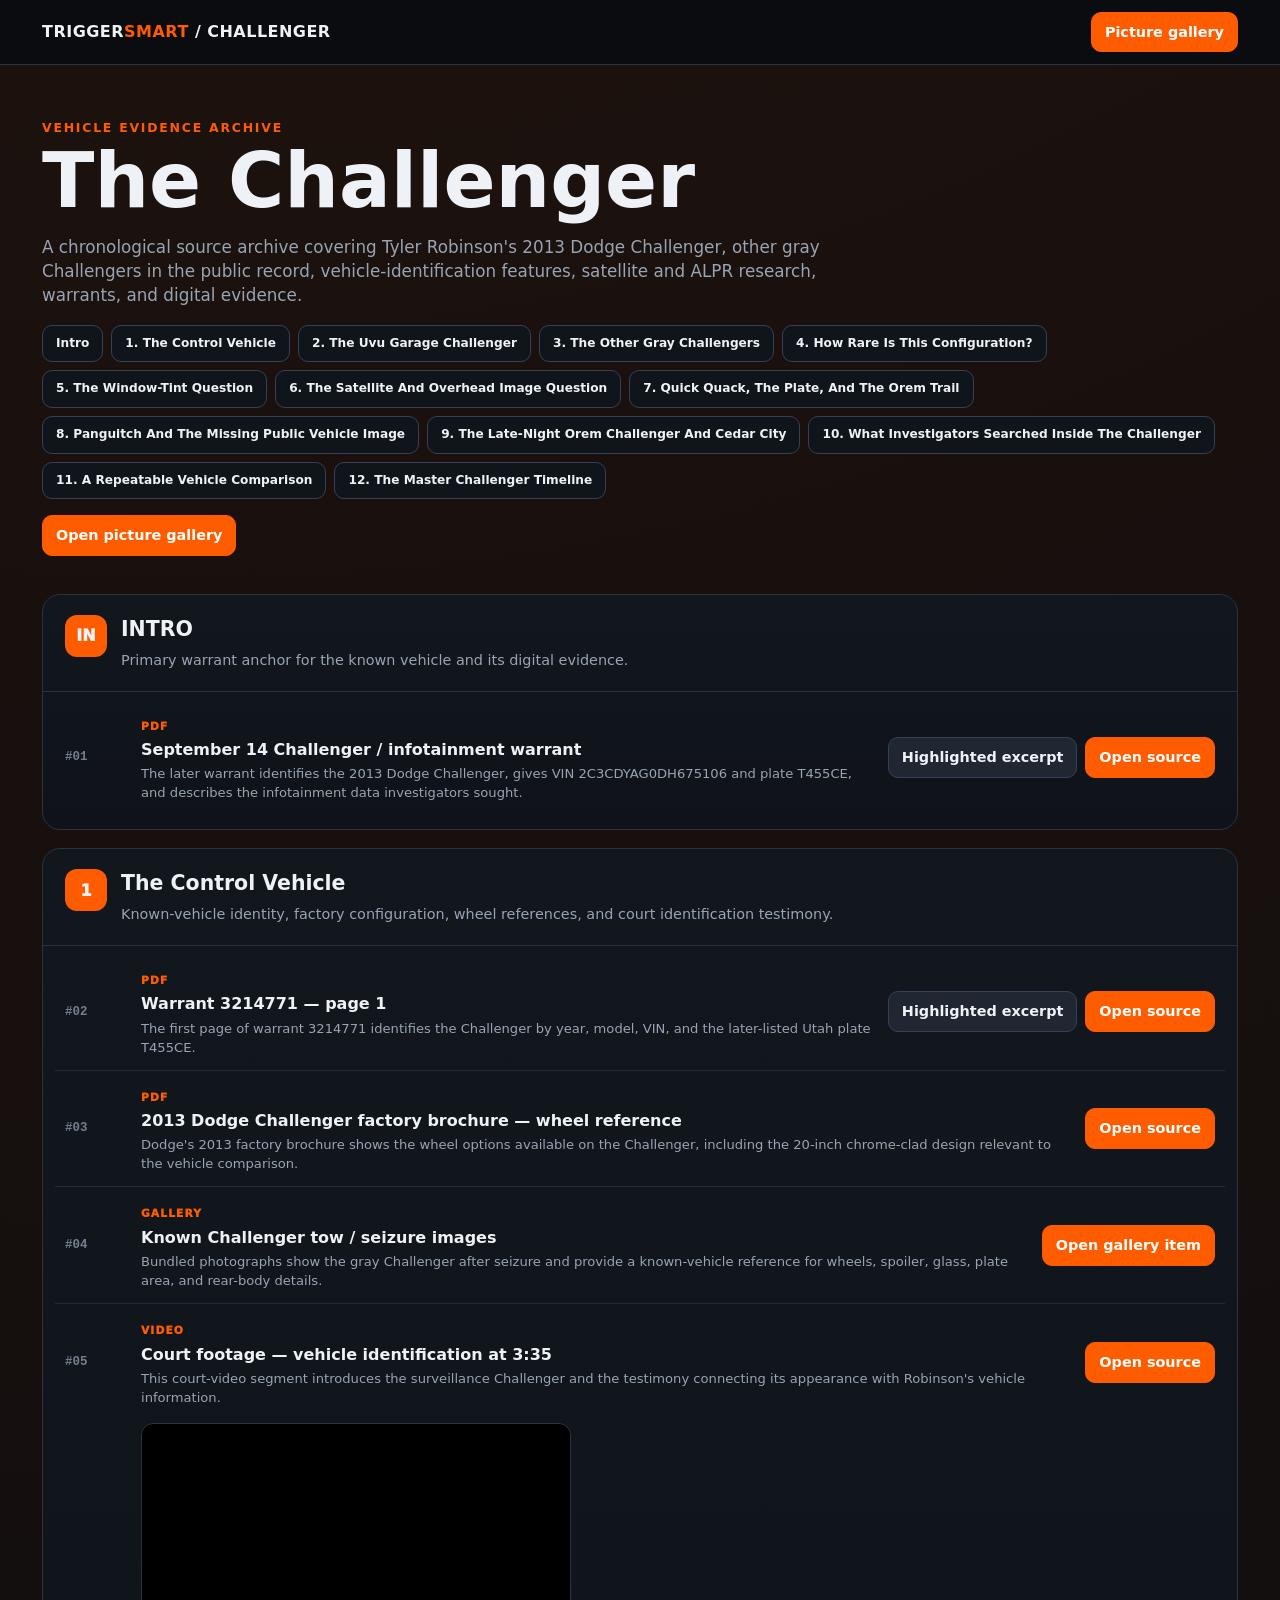
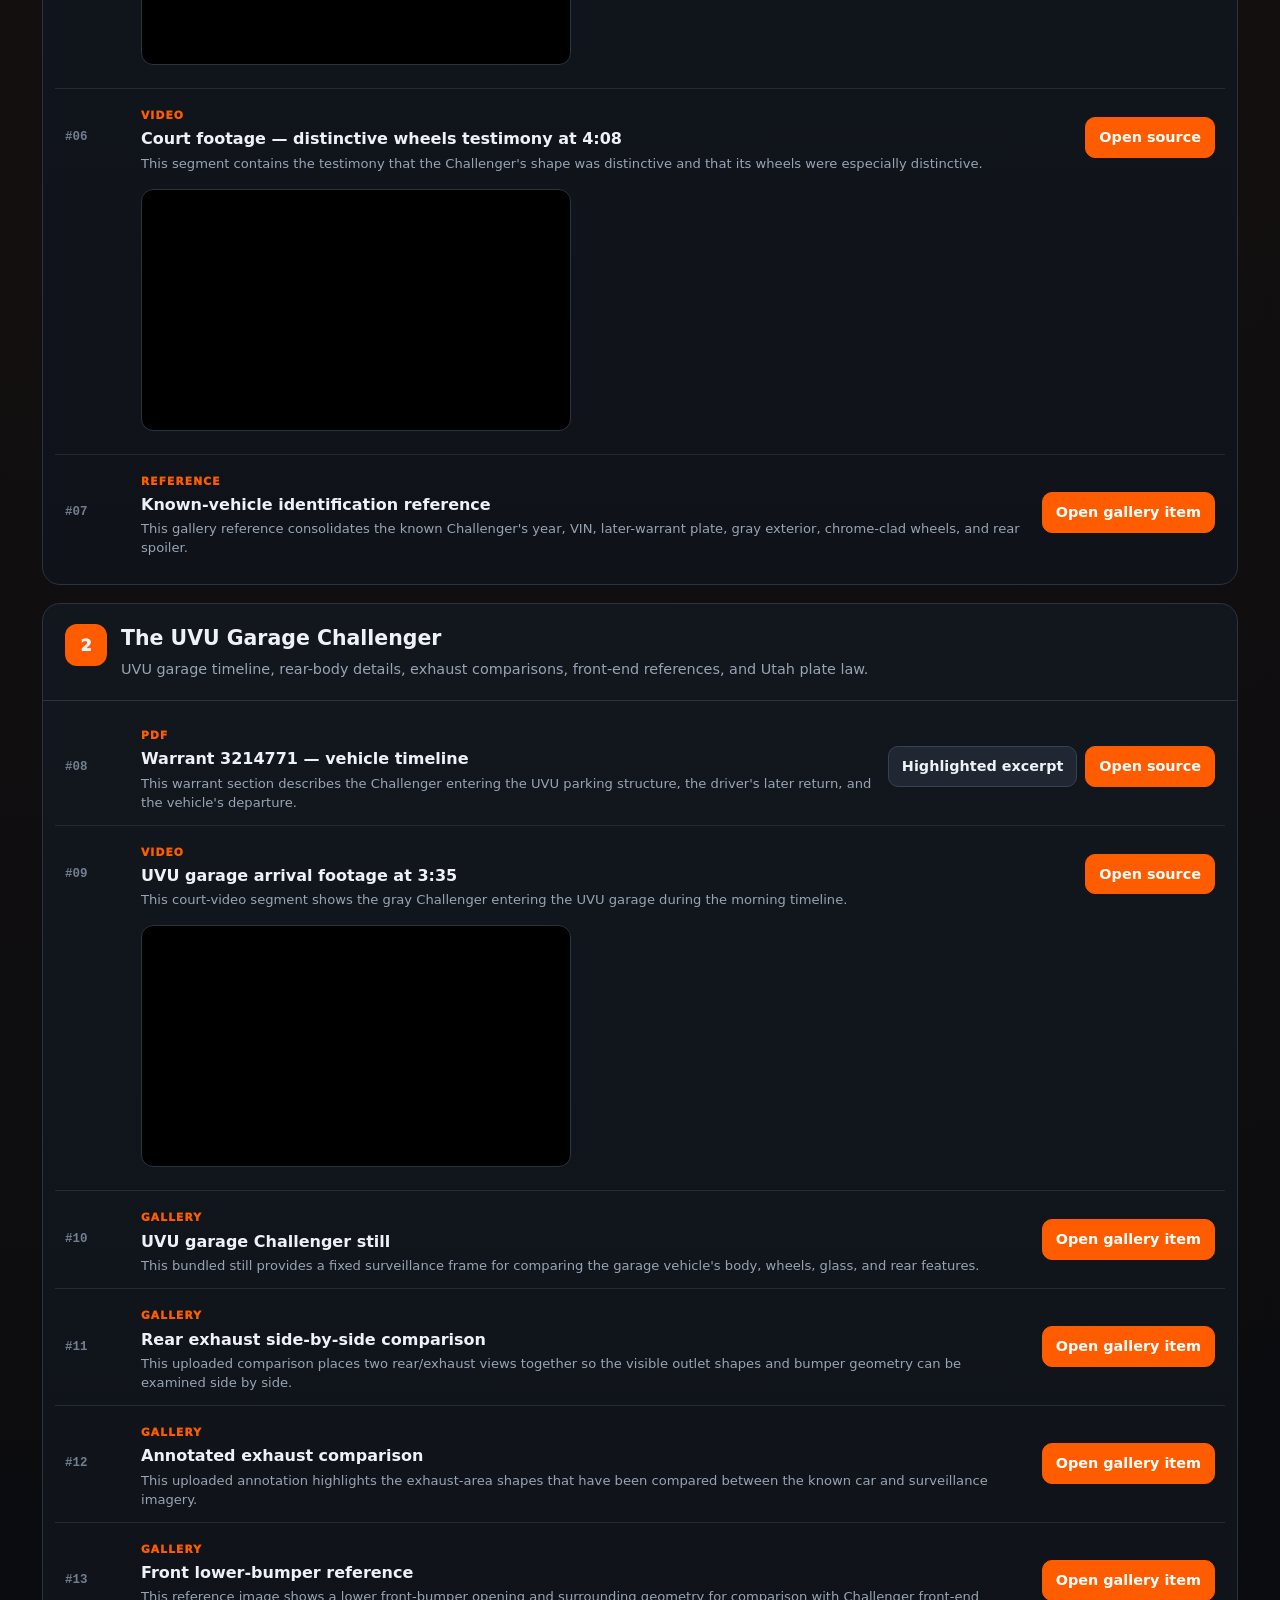
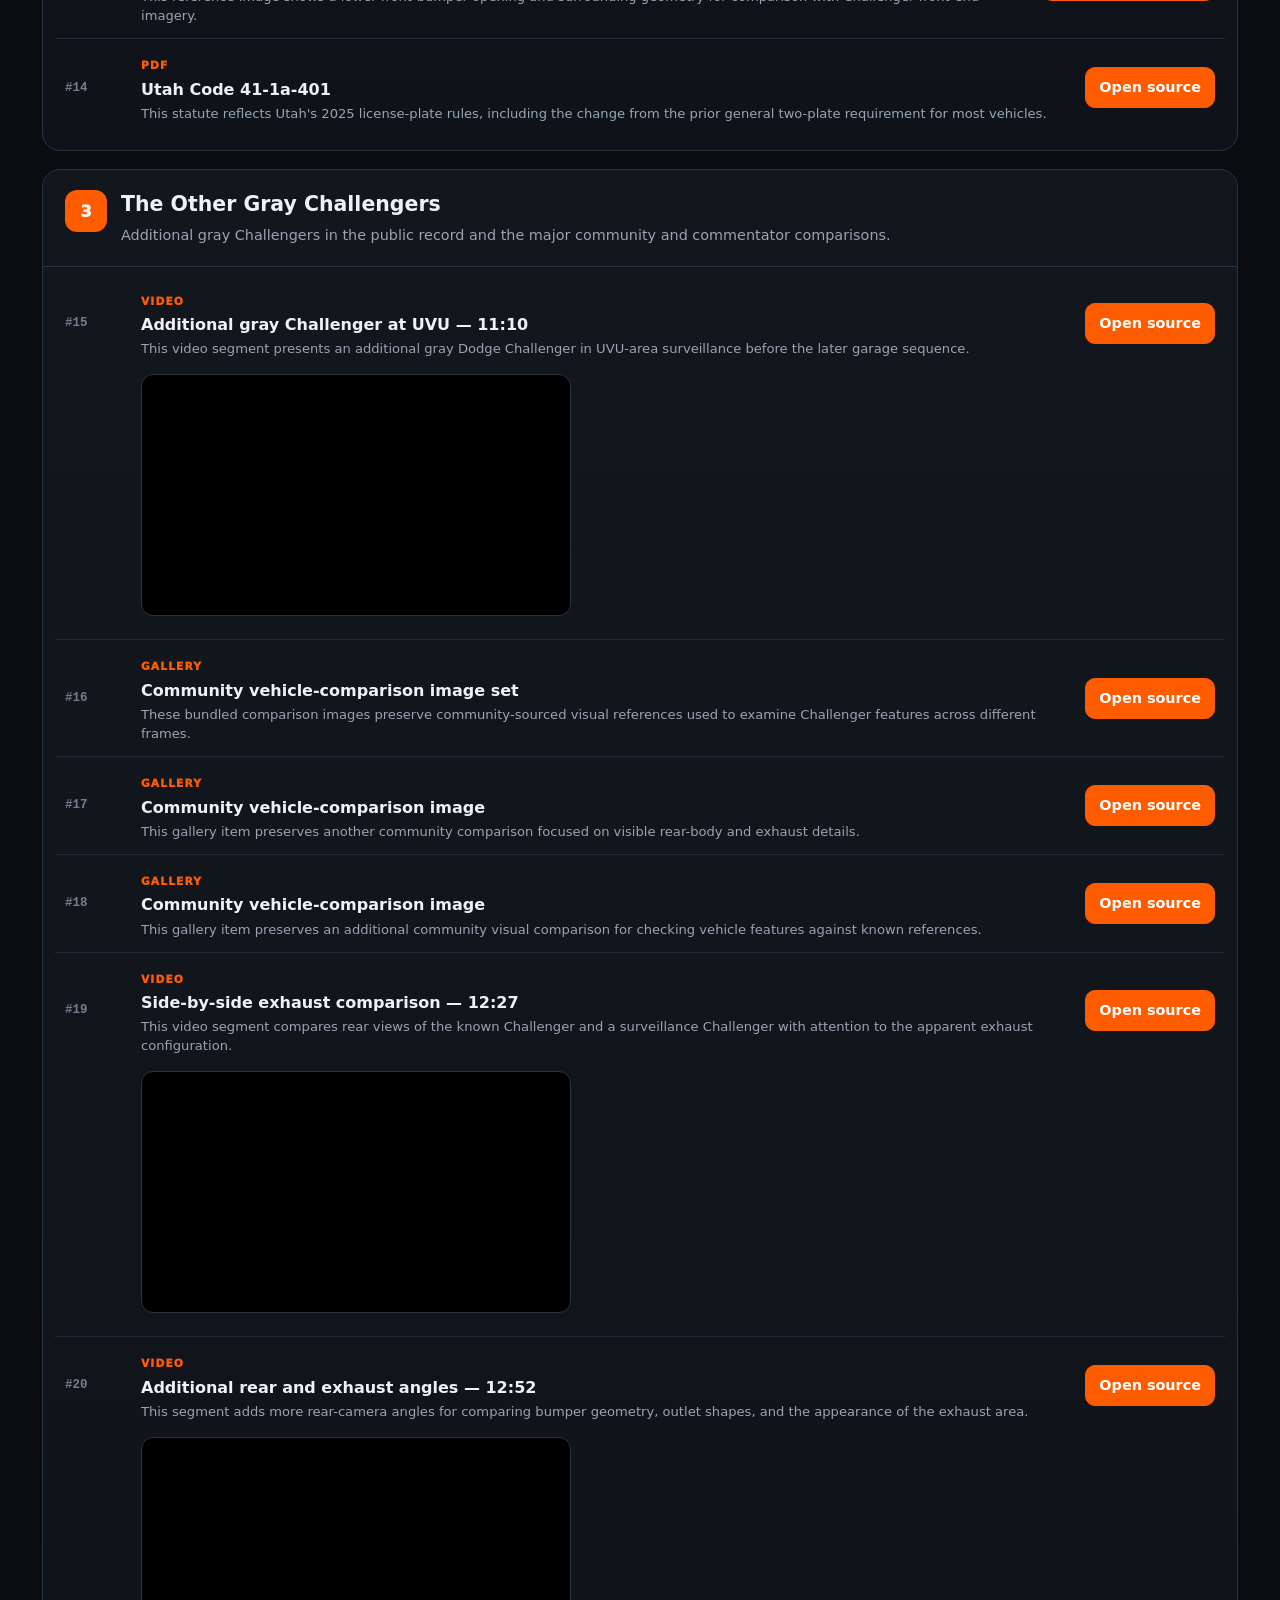
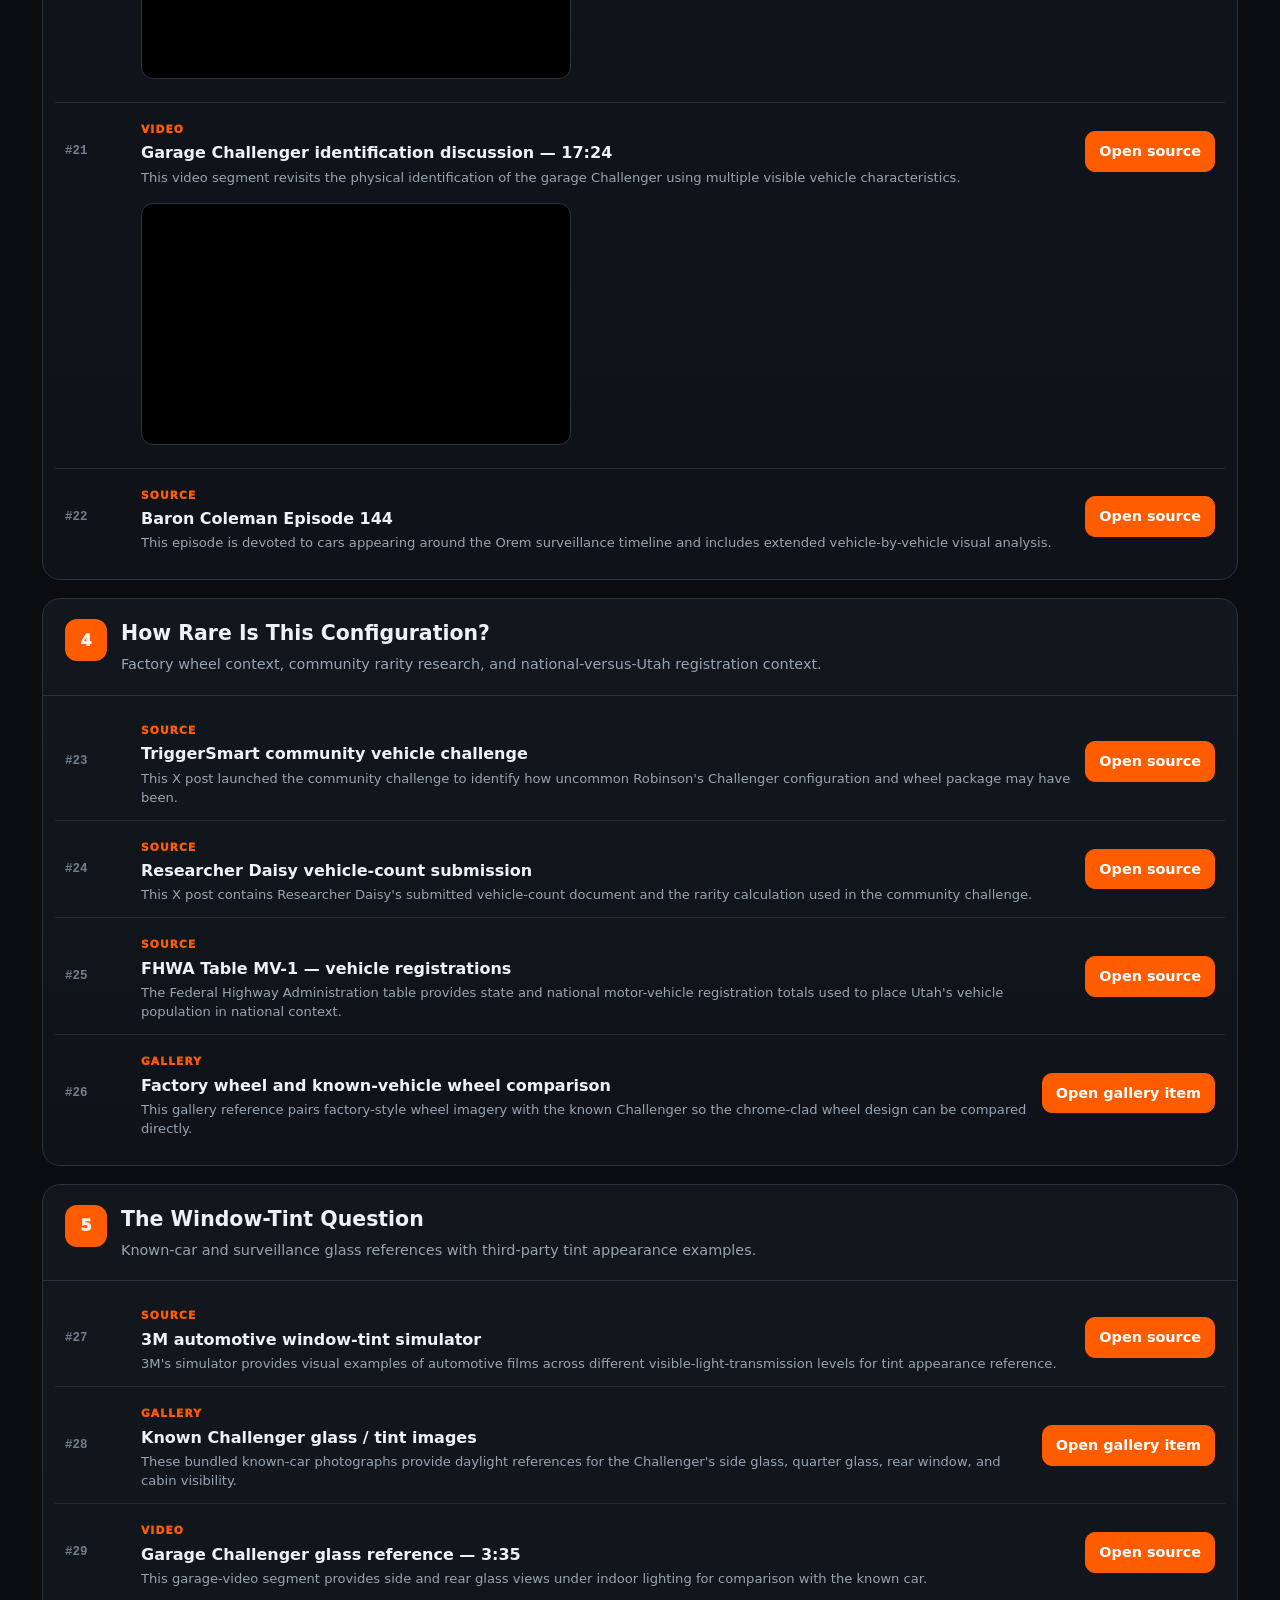
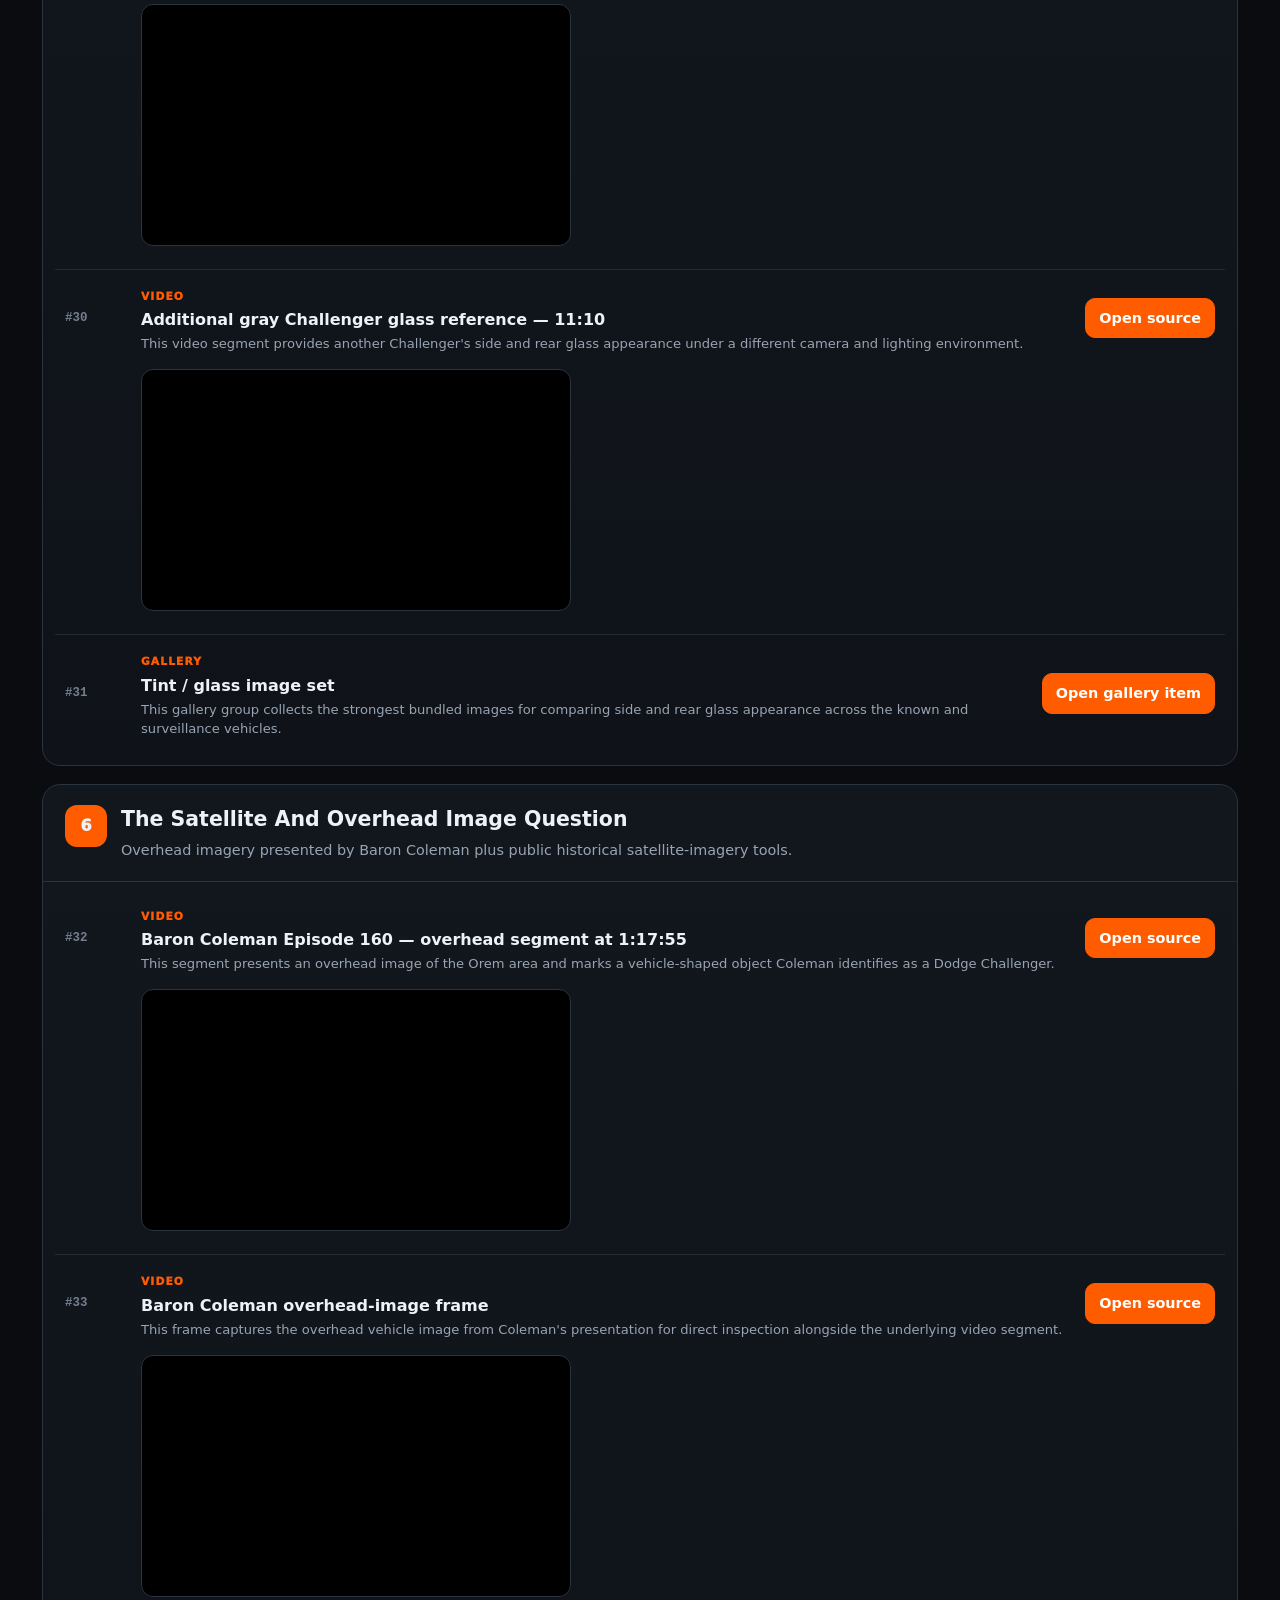
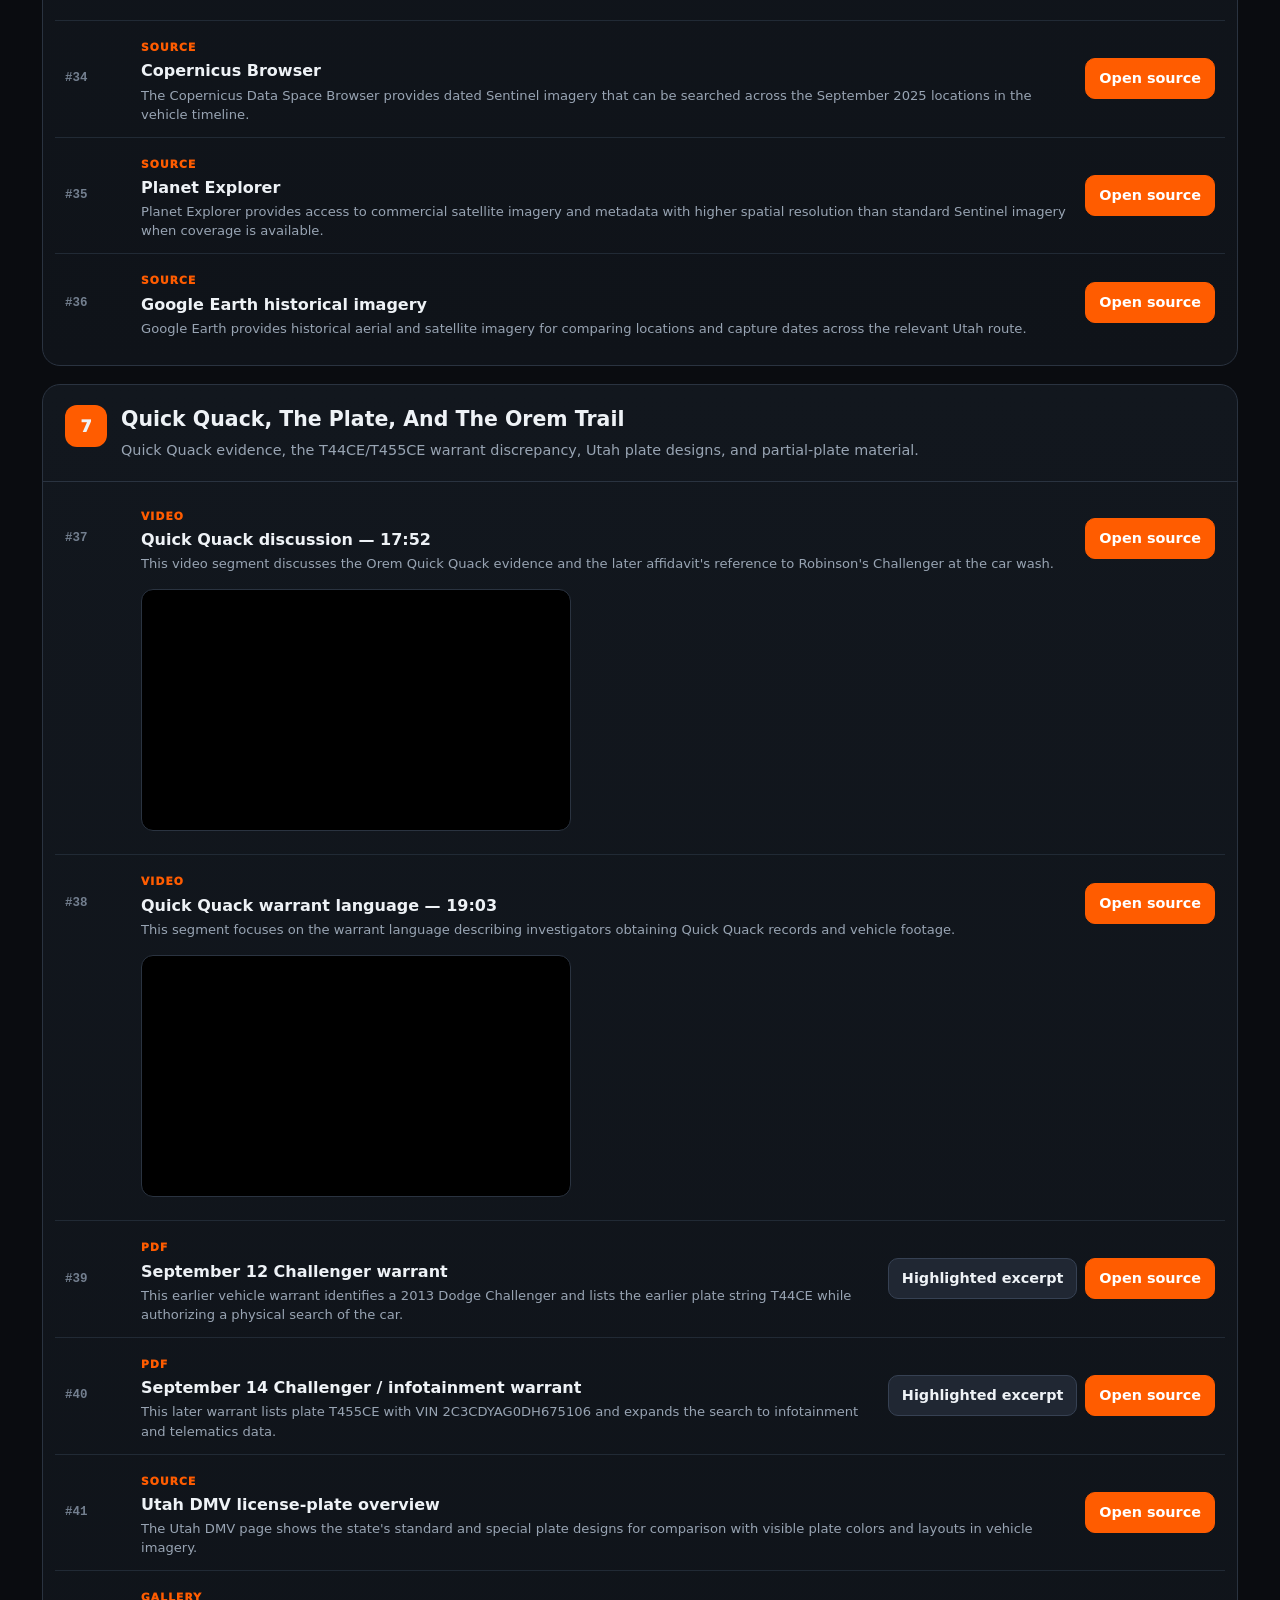
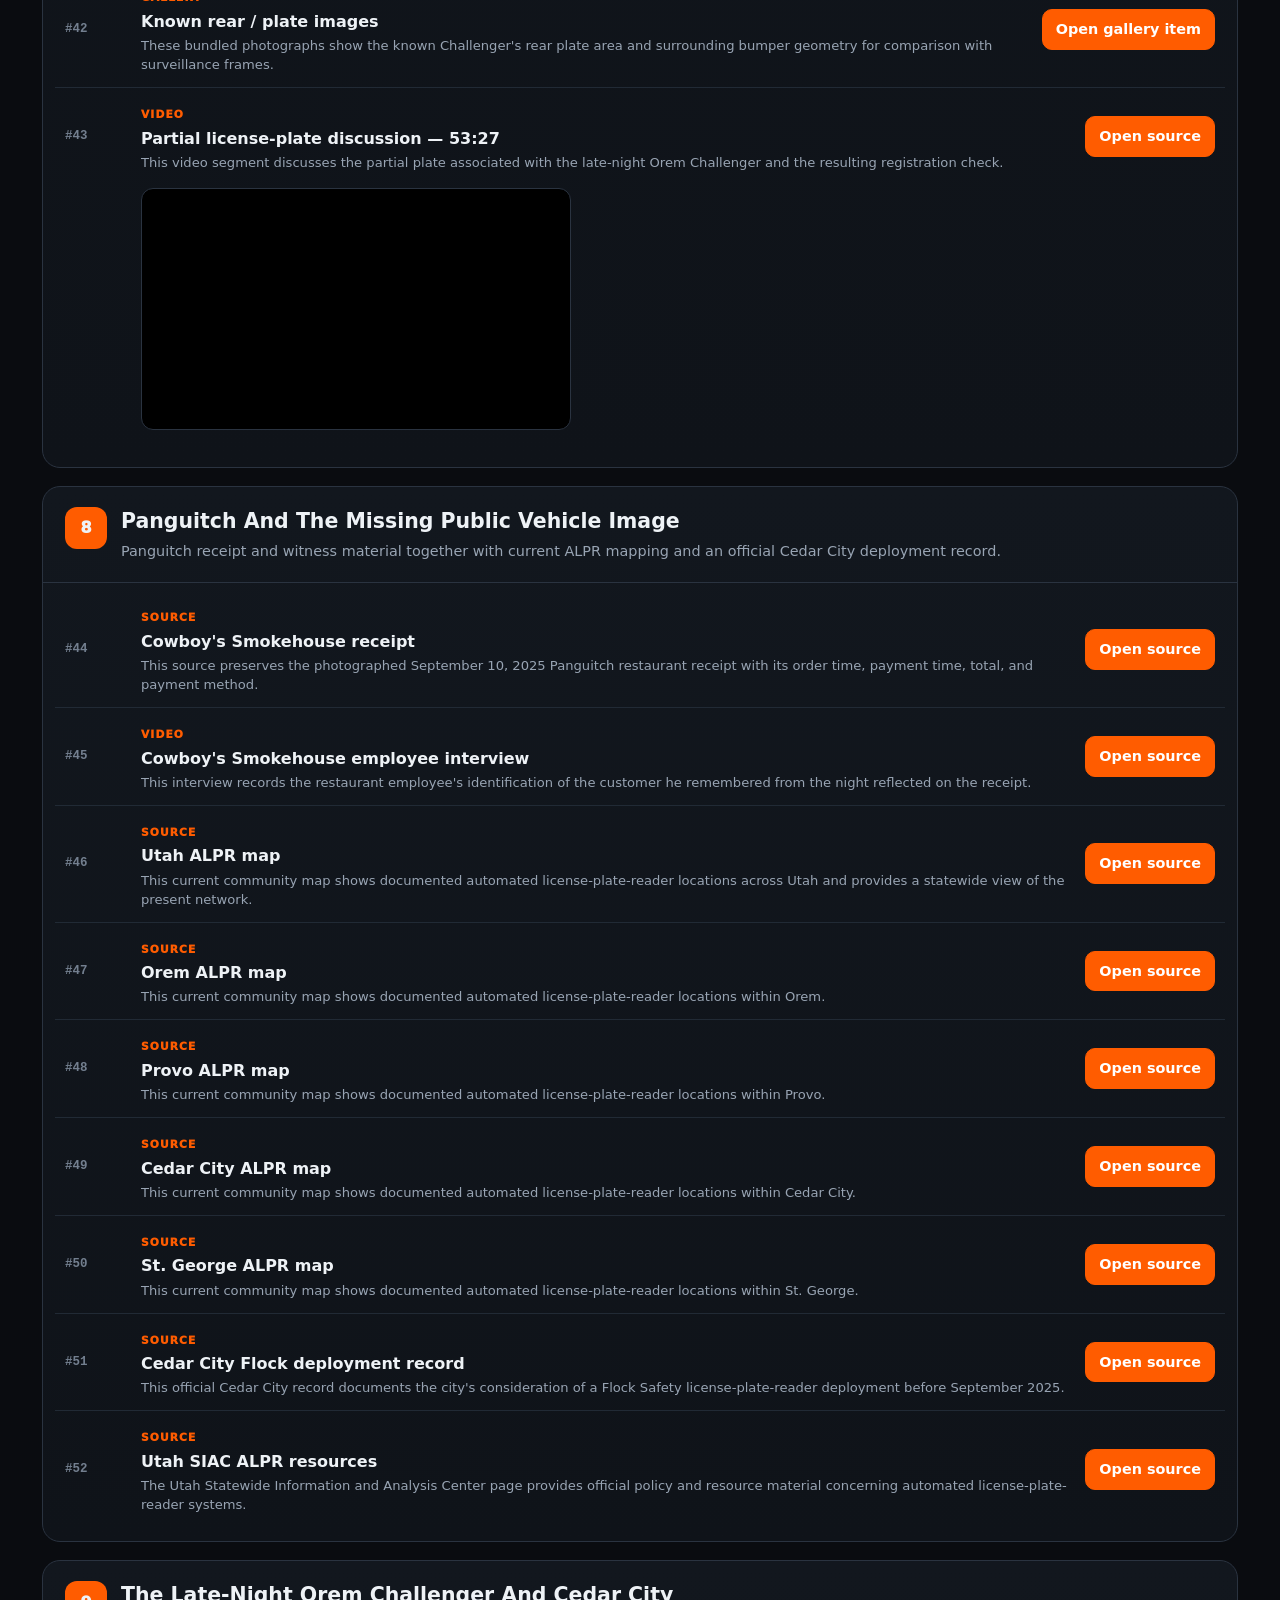
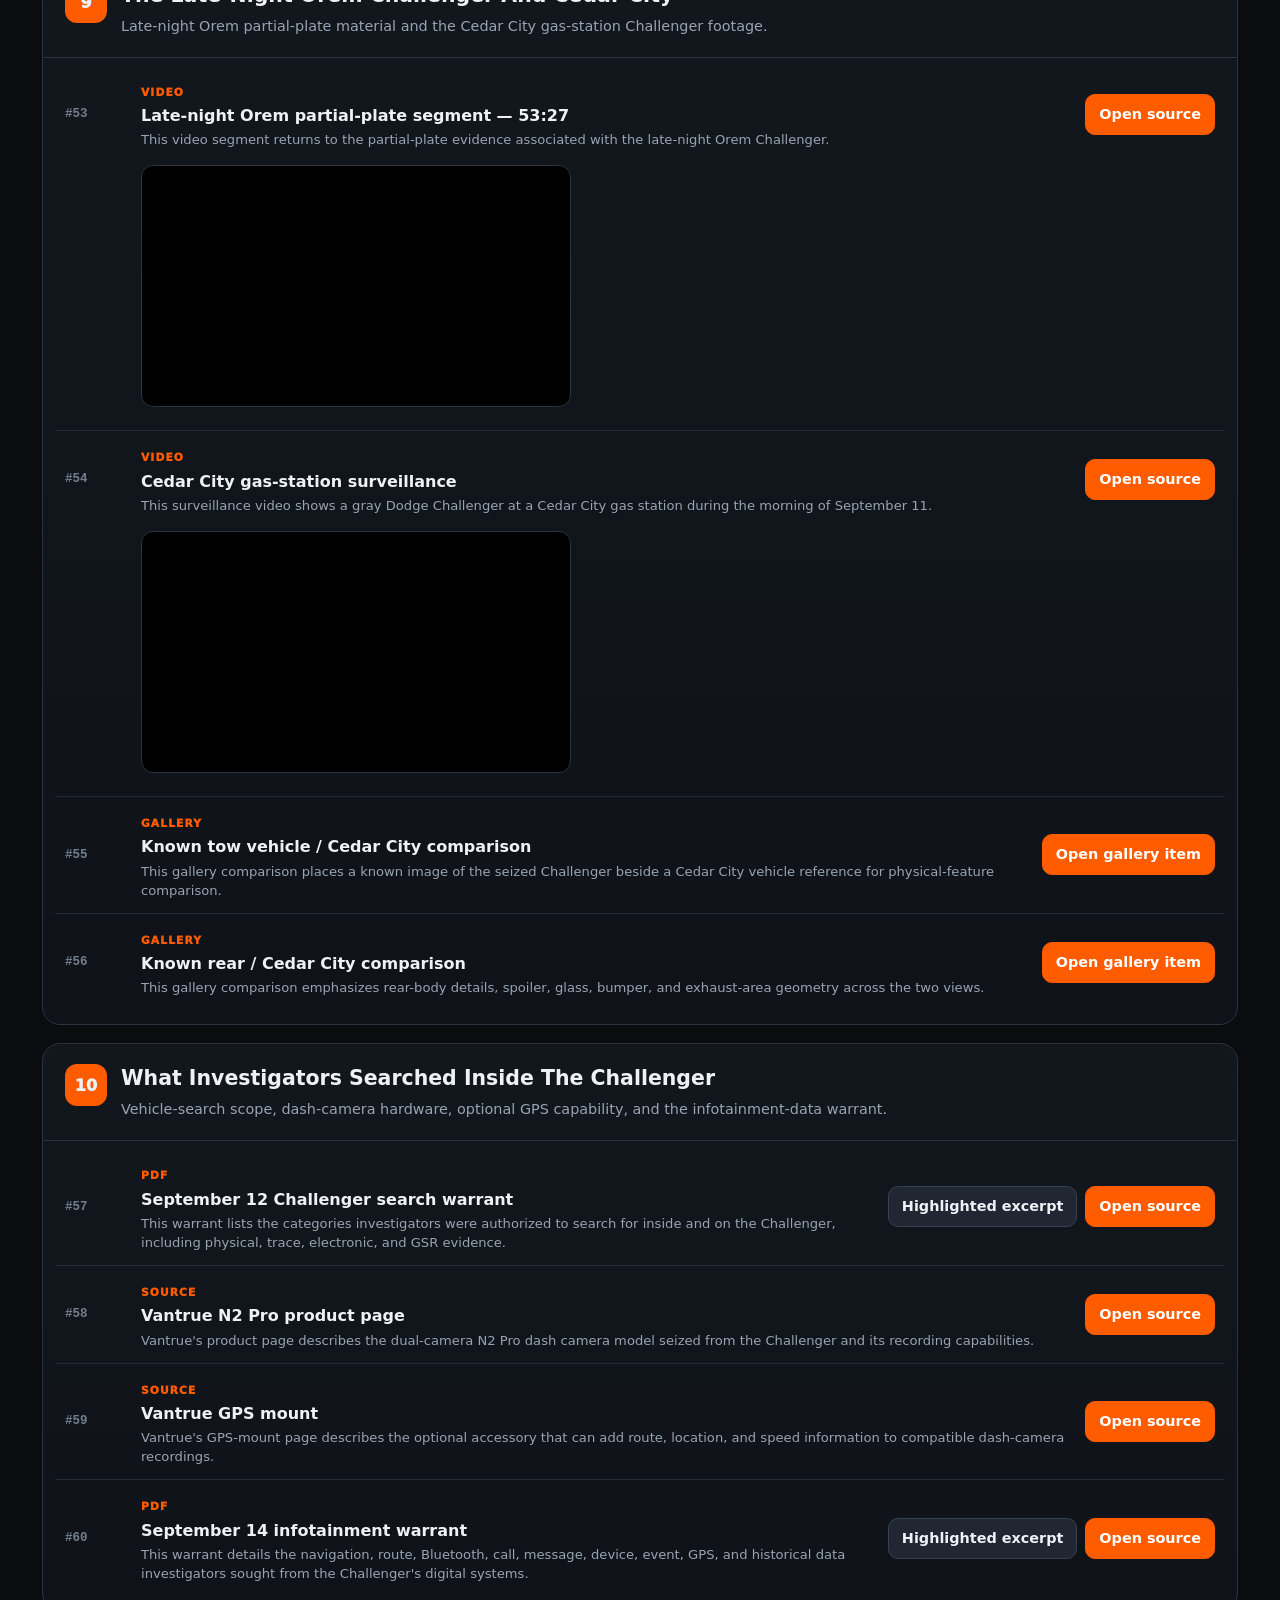
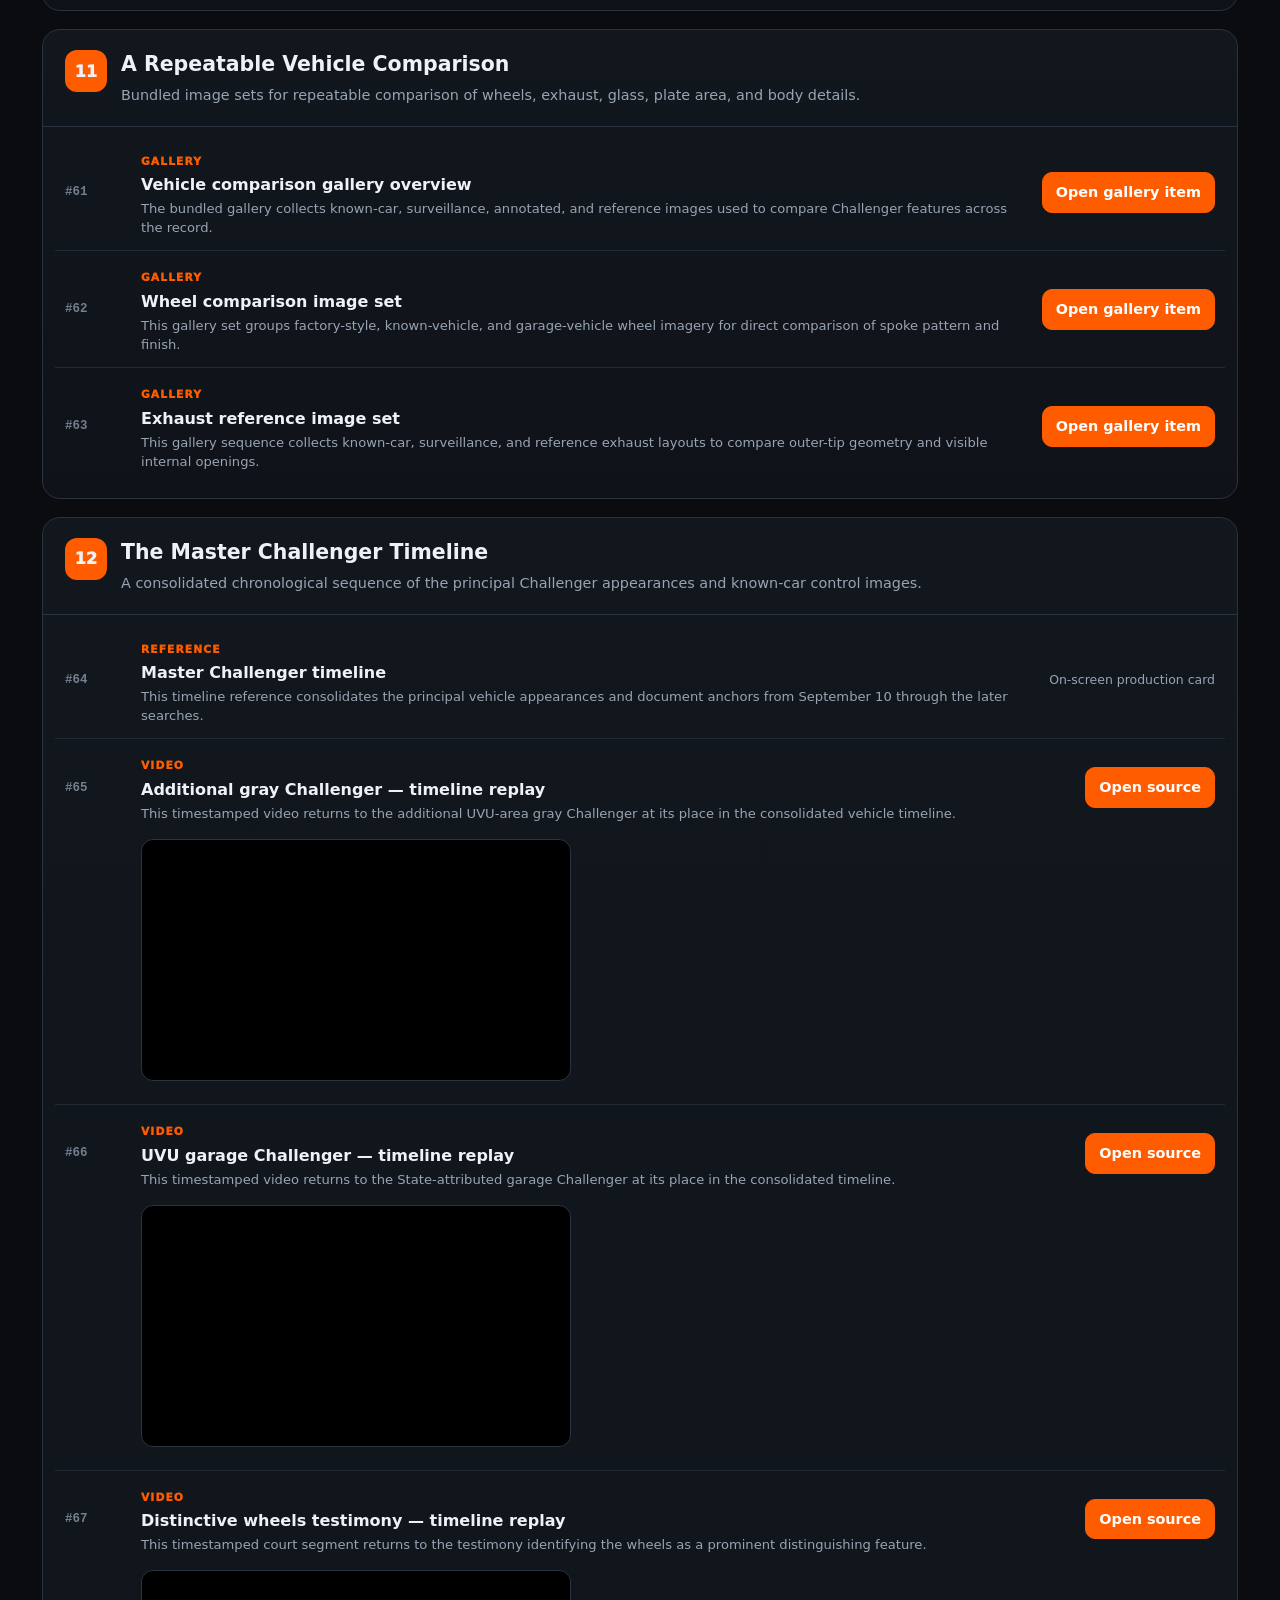
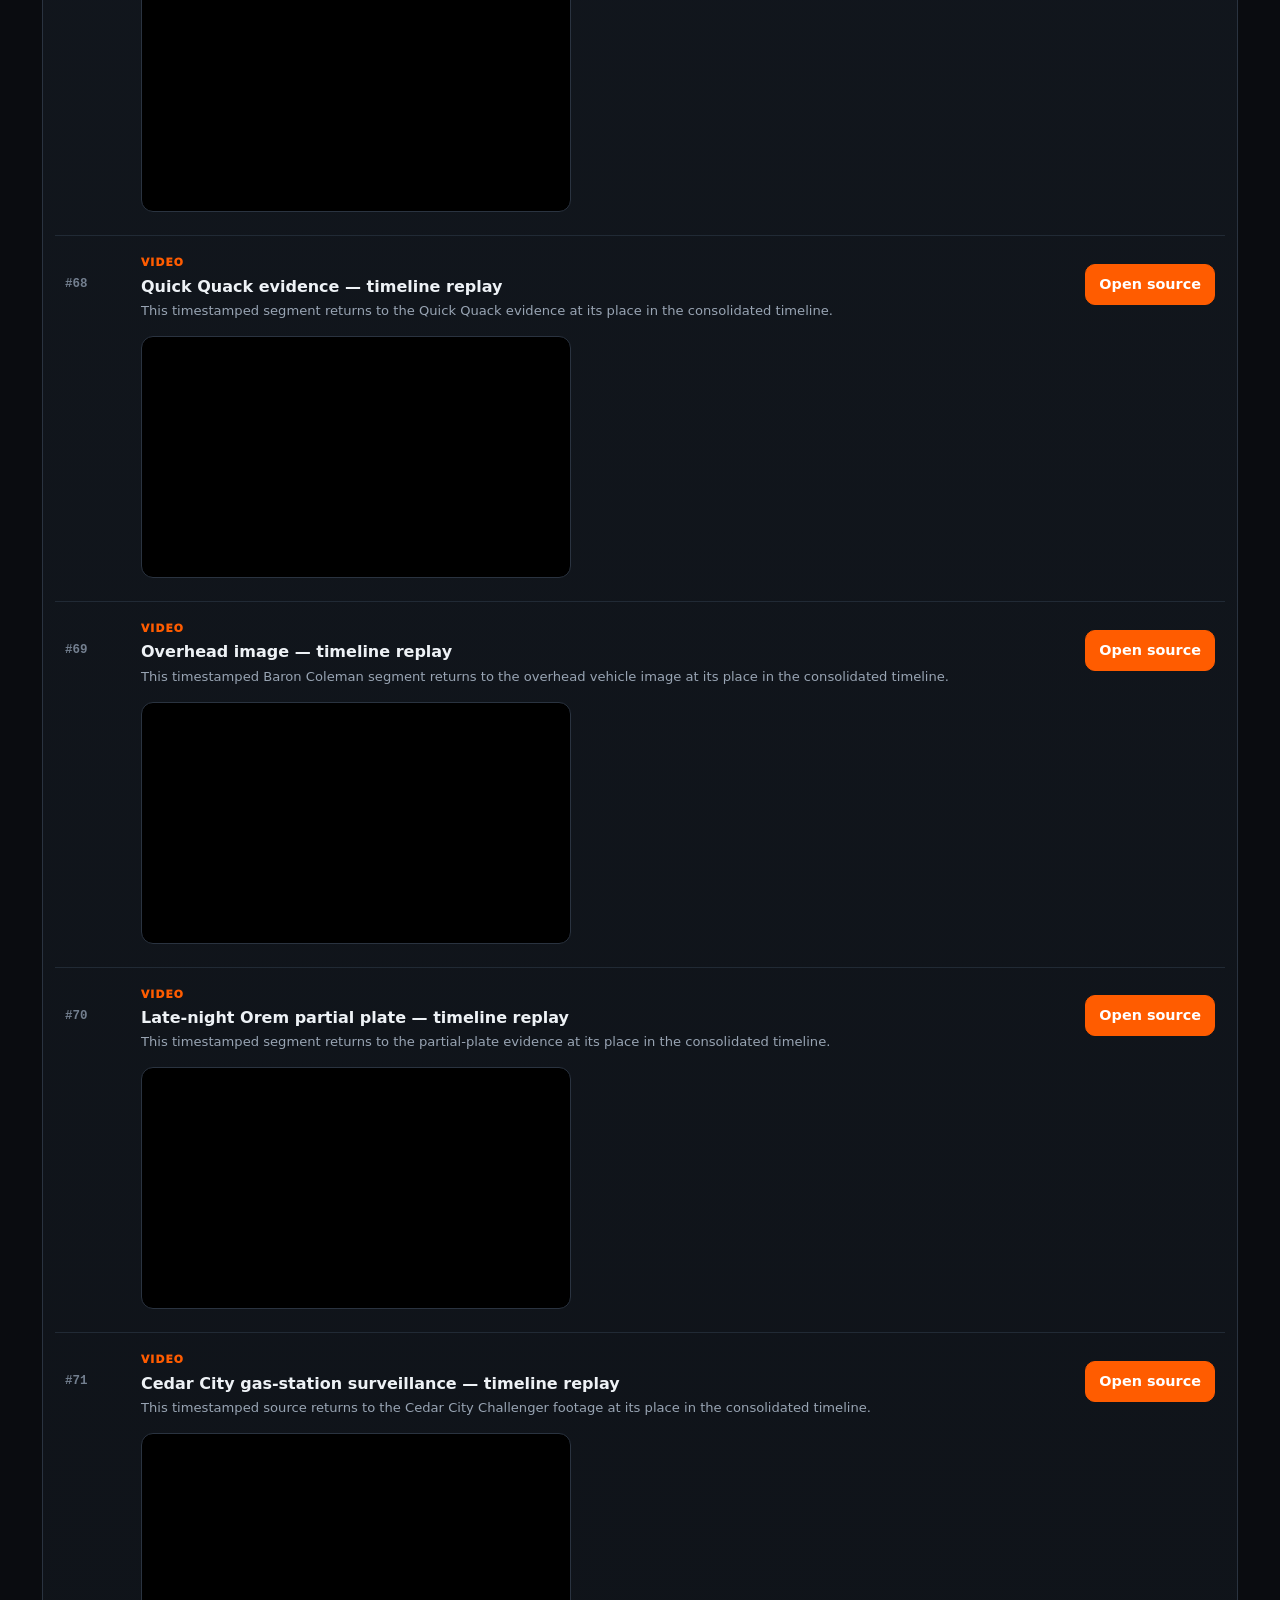
==== commit 28ddd4fa: "Add files via upload" ====
--- a/index.html
+++ b/index.html
@@ -1,4 +1,5 @@
-<!doctype html>
-<html lang="en"><head><meta charset="utf-8"><meta name="viewport" content="width=device-width,initial-scale=1"><title>The Challenger — Livestream Research Console</title><link rel="stylesheet" href="assets/css/site.css"><style>.toc{display:flex;gap:8px;flex-wrap:wrap;margin-top:16px}.toc a{font-size:.76rem}.flow-note{background:#0e151d;border:1px solid #27435e;color:#b8d8f6;border-radius:12px;padding:13px 15px;margin-top:12px}.status{color:#92a0b1;font-size:.78rem;margin-top:4px}.section-anchor{scroll-margin-top:84px}.nolink{color:var(--muted);font-size:.78rem}</style></head><body>
+<!DOCTYPE html>
+
+<html lang="en"><head><meta charset="utf-8"/><meta content="width=device-width,initial-scale=1" name="viewport"/><title>The Challenger — Vehicle Evidence Archive</title><link href="assets/css/site.css" rel="stylesheet"/><style>.toc{display:flex;gap:8px;flex-wrap:wrap;margin-top:16px}.toc a{font-size:.76rem}.flow-note{background:#0e151d;border:1px solid #27435e;color:#b8d8f6;border-radius:12px;padding:13px 15px;margin-top:12px}.status{color:#92a0b1;font-size:.78rem;margin-top:4px}.section-anchor{scroll-margin-top:84px}.nolink{color:var(--muted);font-size:.78rem}</style></head><body>
 <header class="topbar"><div class="wrap"><div class="brand">TRIGGER<span>SMART</span> / CHALLENGER</div><nav class="nav"><a class="btn primary" href="gallery.html">Picture gallery</a></nav></div></header>
-<main><div class="wrap"><section class="hero"><div class="kicker">Livestream companion website</div><h1>The Challenger</h1><p>This is the production source console for the finalized 6,500-spoken-word Challenger livestream. Its sections and resources follow the script in the same order. Spoken narration is kept in the separate script file; this page contains the items you open on screen.</p><div class="flow-note"><strong>Flow lock:</strong> resources are intentionally repeated whenever the script returns to them. Video links are deep-linked to the timestamp used in the stream. Uploaded evidence/reference images are bundled with the website and live on the separate zoomable gallery page.</div><div class="toc"><a class="btn subtle" href="#intro">Intro</a><a class="btn subtle" href="#section-1">1. The Control Vehicle</a><a class="btn subtle" href="#section-2">2. The Uvu Garage Challenger</a><a class="btn subtle" href="#section-3">3. The Other Gray Challengers</a><a class="btn subtle" href="#section-4">4. How Rare Is This Configuration?</a><a class="btn subtle" href="#section-5">5. The Window-Tint Question</a><a class="btn subtle" href="#section-6">6. The Satellite And Overhead Image Question</a><a class="btn subtle" href="#section-7">7. Quick Quack, The Plate, And The Orem Trail</a><a class="btn subtle" href="#section-8">8. Panguitch And The Missing Public Vehicle Image</a><a class="btn subtle" href="#section-9">9. The Late-Night Orem Challenger And Cedar City</a><a class="btn subtle" href="#section-10">10. What Investigators Searched Inside The Challenger</a><a class="btn subtle" href="#section-11">11. A Repeatable Vehicle Comparison</a><a class="btn subtle" href="#section-12">12. The Master Challenger Timeline</a><a class="btn subtle" href="#outro">Outro</a></div><div style="margin-top:16px;display:flex;gap:10px;flex-wrap:wrap"><a class="btn primary" href="gallery.html">Open zoomable picture gallery</a></div></section><div class="run"><section class="section section-anchor" id="intro"><div class="section-head"><div class="section-num">IN</div><div><h2>INTRO</h2><div class="desc">Opening warrant anchor and the vehicle-investigation premise.</div></div></div><div class="resources"><div class="resource"><div class="ord">#01</div><div class="meta"><div class="rtype">PDF</div><div class="rtitle">SHOW: September 14 Challenger/infotainment warrant</div><div class="rnote">Appears here in the same position as the finalized livestream script.</div></div><div class="actions"><a class="btn" href="docs/3214771_infotainment_warrant_HIGHLIGHTED_EXCERPTS.pdf" target="_blank">Highlighted excerpt</a><a class="btn primary" href="https://triggersmart.github.io/redacted-charlie-kirk-warrants/burkhart-warrants-redacted/3214771_Challenger-infotainment-T455CE_REDACTED.pdf" target="_blank" rel="noopener">Open source</a></div></div></div></section><section class="section section-anchor" id="section-1"><div class="section-head"><div class="section-num">1</div><div><h2>The Control Vehicle</h2><div class="desc">VIN, later-warrant plate, factory configuration, known-car images, and wheel-identification testimony.</div></div></div><div class="resources"><div class="resource"><div class="ord">#02</div><div class="meta"><div class="rtype">PDF</div><div class="rtitle">SHOW: page 1 of warrant 3214771</div><div class="rnote">Appears here in the same position as the finalized livestream script.</div></div><div class="actions"><a class="btn" href="docs/3214771_infotainment_warrant_HIGHLIGHTED_EXCERPTS.pdf" target="_blank">Highlighted excerpt</a><a class="btn primary" href="https://triggersmart.github.io/redacted-charlie-kirk-warrants/burkhart-warrants-redacted/3214771_Challenger-infotainment-T455CE_REDACTED.pdf" target="_blank" rel="noopener">Open source</a></div></div><div class="resource"><div class="ord">#03</div><div class="meta"><div class="rtype">PDF</div><div class="rtitle">SHOW: 2013 Challenger factory brochure wheel page</div><div class="rnote">Appears here in the same position as the finalized livestream script.</div></div><div class="actions"><a class="btn primary" href="https://cdn.dealereprocess.org/cdn/brochures/dodge/2013-challenger.pdf" target="_blank" rel="noopener">Open source</a></div></div><div class="resource"><div class="ord">#04</div><div class="meta"><div class="rtype">GALLERY</div><div class="rtitle">SHOW: known Robinson Challenger tow/seizure images from gallery</div><div class="rnote">Appears here in the same position as the finalized livestream script.</div></div><div class="actions"><a class="btn primary" href="gallery.html#img-case-impounded">Open gallery item</a></div></div><div class="resource"><div class="ord">#05</div><div class="meta"><div class="rtype">VIDEO</div><div class="rtitle">PLAY FROM 3:35 — court vehicle identification</div><div class="rnote">Appears here in the same position as the finalized livestream script.</div></div><div class="actions"><a class="btn primary" href="https://www.youtube.com/watch?v=yrqUmwLsfGg&amp;t=215s" target="_blank" rel="noopener">Open source</a></div><div class="video-box"><iframe loading="lazy" src="https://www.youtube-nocookie.com/embed/yrqUmwLsfGg?start=215&amp;rel=0" title="PLAY FROM 3:35 — court vehicle identification" allow="accelerometer; autoplay; clipboard-write; encrypted-media; gyroscope; picture-in-picture; web-share" allowfullscreen></iframe></div></div><div class="resource"><div class="ord">#06</div><div class="meta"><div class="rtype">VIDEO</div><div class="rtitle">PLAY FROM 4:08 — distinctive wheels testimony</div><div class="rnote">Appears here in the same position as the finalized livestream script.</div></div><div class="actions"><a class="btn primary" href="https://www.youtube.com/watch?v=yrqUmwLsfGg&amp;t=248s" target="_blank" rel="noopener">Open source</a></div><div class="video-box"><iframe loading="lazy" src="https://www.youtube-nocookie.com/embed/yrqUmwLsfGg?start=248&amp;rel=0" title="PLAY FROM 4:08 — distinctive wheels testimony" allow="accelerometer; autoplay; clipboard-write; encrypted-media; gyroscope; picture-in-picture; web-share" allowfullscreen></iframe></div></div><div class="resource"><div class="ord">#07</div><div class="meta"><div class="rtype">VIDEO</div><div class="rtitle">DISPLAY: control vehicle card — 2013 Dodge Challenger / VIN 2C3CDYAG0DH675106 / later-warrant plate T455CE / gray exterior / chrome-clad 20-inch-style wheels / rear spoiler</div><div class="rnote">Appears here in the same position as the finalized livestream script.</div></div><div class="actions"><a class="btn primary" href="gallery.html#case-surveillance">Open gallery item</a></div></div></div></section><section class="section section-anchor" id="section-2"><div class="section-head"><div class="section-num">2</div><div><h2>The Uvu Garage Challenger</h2><div class="desc">Morning garage timeline, wheel comparison, exhaust, front bracket, and front fascia.</div></div></div><div class="resources"><div class="resource"><div class="ord">#08</div><div class="meta"><div class="rtype">PDF</div><div class="rtitle">SHOW: vehicle-timeline portion of warrant 3214771</div><div class="rnote">Appears here in the same position as the finalized livestream script.</div></div><div class="actions"><a class="btn" href="docs/3214771_infotainment_warrant_HIGHLIGHTED_EXCERPTS.pdf" target="_blank">Highlighted excerpt</a><a class="btn primary" href="https://triggersmart.github.io/redacted-charlie-kirk-warrants/burkhart-warrants-redacted/3214771_Challenger-infotainment-T455CE_REDACTED.pdf" target="_blank" rel="noopener">Open source</a></div></div><div class="resource"><div class="ord">#09</div><div class="meta"><div class="rtype">VIDEO</div><div class="rtitle">PLAY FROM 3:35 — UVU garage arrival</div><div class="rnote">Appears here in the same position as the finalized livestream script.</div></div><div class="actions"><a class="btn primary" href="https://www.youtube.com/watch?v=yrqUmwLsfGg&amp;t=215s" target="_blank" rel="noopener">Open source</a></div><div class="video-box"><iframe loading="lazy" src="https://www.youtube-nocookie.com/embed/yrqUmwLsfGg?start=215&amp;rel=0" title="PLAY FROM 3:35 — UVU garage arrival" allow="accelerometer; autoplay; clipboard-write; encrypted-media; gyroscope; picture-in-picture; web-share" allowfullscreen></iframe></div></div><div class="resource"><div class="ord">#10</div><div class="meta"><div class="rtype">GALLERY</div><div class="rtitle">SHOW: uploaded garage Challenger still</div><div class="rnote">Appears here in the same position as the finalized livestream script.</div></div><div class="actions"><a class="btn primary" href="gallery.html#img-case-garage">Open gallery item</a></div></div><div class="resource"><div class="ord">#11</div><div class="meta"><div class="rtype">GALLERY</div><div class="rtitle">SHOW: uploaded exhaust side-by-side comparison</div><div class="rnote">Appears here in the same position as the finalized livestream script.</div></div><div class="actions"><a class="btn primary" href="gallery.html#img-exhaust-side-by-side">Open gallery item</a></div></div><div class="resource"><div class="ord">#12</div><div class="meta"><div class="rtype">GALLERY</div><div class="rtitle">SHOW: uploaded annotated exhaust comparison</div><div class="rnote">Appears here in the same position as the finalized livestream script.</div></div><div class="actions"><a class="btn primary" href="gallery.html#img-comparison-annotated">Open gallery item</a></div></div><div class="resource"><div class="ord">#13</div><div class="meta"><div class="rtype">GALLERY</div><div class="rtitle">SHOW: uploaded front lower bumper reference</div><div class="rnote">Appears here in the same position as the finalized livestream script.</div></div><div class="actions"><a class="btn primary" href="gallery.html#img-front-lower-bumper">Open gallery item</a></div></div><div class="resource"><div class="ord">#14</div><div class="meta"><div class="rtype">PDF</div><div class="rtitle">SHOW: Utah Code 41-1a-401</div><div class="rnote">Appears here in the same position as the finalized livestream script.</div></div><div class="actions"><a class="btn primary" href="https://le.utah.gov/xcode/Title41/Chapter1A/C41-1a-S401_2025010120240501.pdf" target="_blank" rel="noopener">Open source</a></div></div></div></section><section class="section section-anchor" id="section-3"><div class="section-head"><div class="section-num">3</div><div><h2>The Other Gray Challengers</h2><div class="desc">Additional UVU gray Challenger footage, community comparisons, and vehicle separation.</div></div></div><div class="resources"><div class="resource"><div class="ord">#15</div><div class="meta"><div class="rtype">VIDEO</div><div class="rtitle">PLAY FROM 11:10 — additional gray Challenger at UVU</div><div class="rnote">Appears here in the same position as the finalized livestream script.</div></div><div class="actions"><a class="btn primary" href="https://www.youtube.com/watch?v=BvthGQw3_s0&amp;t=670s" target="_blank" rel="noopener">Open source</a></div><div class="video-box"><iframe loading="lazy" src="https://www.youtube-nocookie.com/embed/BvthGQw3_s0?start=670&amp;rel=0" title="PLAY FROM 11:10 — additional gray Challenger at UVU" allow="accelerometer; autoplay; clipboard-write; encrypted-media; gyroscope; picture-in-picture; web-share" allowfullscreen></iframe></div></div><div class="resource"><div class="ord">#16</div><div class="meta"><div class="rtype">GALLERY</div><div class="rtitle">SHOW: community comparison posts</div><div class="rnote">Appears here in the same position as the finalized livestream script.</div></div><div class="actions"><a class="btn primary" href="https://x.com/zoozoosop/status/2103678174609731811?s=20" target="_blank" rel="noopener">Open source</a></div></div><div class="resource"><div class="ord">#17</div><div class="meta"><div class="rtype">GALLERY</div><div class="rtitle">SHOW: community comparison post</div><div class="rnote">Appears here in the same position as the finalized livestream script.</div></div><div class="actions"><a class="btn primary" href="https://x.com/TDeemie/status/2103520656671273039?s=20" target="_blank" rel="noopener">Open source</a></div></div><div class="resource"><div class="ord">#18</div><div class="meta"><div class="rtype">GALLERY</div><div class="rtitle">SHOW: community comparison post</div><div class="rnote">Appears here in the same position as the finalized livestream script.</div></div><div class="actions"><a class="btn primary" href="https://x.com/SloDok9/status/2103651470734397682?s=20" target="_blank" rel="noopener">Open source</a></div></div><div class="resource"><div class="ord">#19</div><div class="meta"><div class="rtype">VIDEO</div><div class="rtitle">PLAY FROM 12:27 — side-by-side exhaust comparison</div><div class="rnote">Appears here in the same position as the finalized livestream script.</div></div><div class="actions"><a class="btn primary" href="https://www.youtube.com/watch?v=_Sq5RqP27NY&amp;t=747s" target="_blank" rel="noopener">Open source</a></div><div class="video-box"><iframe loading="lazy" src="https://www.youtube-nocookie.com/embed/_Sq5RqP27NY?start=747&amp;rel=0" title="PLAY FROM 12:27 — side-by-side exhaust comparison" allow="accelerometer; autoplay; clipboard-write; encrypted-media; gyroscope; picture-in-picture; web-share" allowfullscreen></iframe></div></div><div class="resource"><div class="ord">#20</div><div class="meta"><div class="rtype">VIDEO</div><div class="rtitle">PLAY FROM 12:52 — additional rear and exhaust angles</div><div class="rnote">Appears here in the same position as the finalized livestream script.</div></div><div class="actions"><a class="btn primary" href="https://www.youtube.com/watch?v=_Sq5RqP27NY&amp;t=772s" target="_blank" rel="noopener">Open source</a></div><div class="video-box"><iframe loading="lazy" src="https://www.youtube-nocookie.com/embed/_Sq5RqP27NY?start=772&amp;rel=0" title="PLAY FROM 12:52 — additional rear and exhaust angles" allow="accelerometer; autoplay; clipboard-write; encrypted-media; gyroscope; picture-in-picture; web-share" allowfullscreen></iframe></div></div><div class="resource"><div class="ord">#21</div><div class="meta"><div class="rtype">VIDEO</div><div class="rtitle">PLAY FROM 17:24 — garage Challenger identification discussion</div><div class="rnote">Appears here in the same position as the finalized livestream script.</div></div><div class="actions"><a class="btn primary" href="https://www.youtube.com/watch?v=_Sq5RqP27NY&amp;t=1044s" target="_blank" rel="noopener">Open source</a></div><div class="video-box"><iframe loading="lazy" src="https://www.youtube-nocookie.com/embed/_Sq5RqP27NY?start=1044&amp;rel=0" title="PLAY FROM 17:24 — garage Challenger identification discussion" allow="accelerometer; autoplay; clipboard-write; encrypted-media; gyroscope; picture-in-picture; web-share" allowfullscreen></iframe></div></div><div class="resource"><div class="ord">#22</div><div class="meta"><div class="rtype">SOURCE</div><div class="rtitle">SHOW: Baron Coleman Episode 144 page</div><div class="rnote">Appears here in the same position as the finalized livestream script.</div></div><div class="actions"><a class="btn primary" href="https://podscan.fm/podcasts/real-baron-podcast/episodes/the-cars-following-the-tylers-around-orem-ep-144" target="_blank" rel="noopener">Open source</a></div></div></div></section><section class="section section-anchor" id="section-4"><div class="section-head"><div class="section-num">4</div><div><h2>How Rare Is This Configuration?</h2><div class="desc">Community challenge, Researcher Daisy submission, Dodge equipment context, and Utah registration scale.</div></div></div><div class="resources"><div class="resource"><div class="ord">#23</div><div class="meta"><div class="rtype">SOURCE</div><div class="rtitle">SHOW: TriggerSmart community challenge</div><div class="rnote">Appears here in the same position as the finalized livestream script.</div></div><div class="actions"><a class="btn primary" href="https://x.com/triggersmarthq/status/2103487173387550723?s=20" target="_blank" rel="noopener">Open source</a></div></div><div class="resource"><div class="ord">#24</div><div class="meta"><div class="rtype">SOURCE</div><div class="rtitle">SHOW: Researcher Daisy submission</div><div class="rnote">Appears here in the same position as the finalized livestream script.</div></div><div class="actions"><a class="btn primary" href="https://x.com/researcherdaisy/status/2103512995506614376/photo/1" target="_blank" rel="noopener">Open source</a></div></div><div class="resource"><div class="ord">#25</div><div class="meta"><div class="rtype">SOURCE</div><div class="rtitle">SHOW: FHWA Table MV-1</div><div class="rnote">Appears here in the same position as the finalized livestream script.</div></div><div class="actions"><a class="btn primary" href="https://www.fhwa.dot.gov/policyinformation/statistics/2024/mv1.cfm" target="_blank" rel="noopener">Open source</a></div></div><div class="resource"><div class="ord">#26</div><div class="meta"><div class="rtype">GALLERY</div><div class="rtitle">SHOW: factory wheel reference beside known Robinson wheel photo</div><div class="rnote">Appears here in the same position as the finalized livestream script.</div></div><div class="actions"><a class="btn primary" href="gallery.html#reference-configurations">Open gallery item</a></div></div></div></section><section class="section section-anchor" id="section-5"><div class="section-head"><div class="section-num">5</div><div><h2>The Window-Tint Question</h2><div class="desc">Controlled tint references and side-by-side glass behavior across known and surveillance vehicles.</div></div></div><div class="resources"><div class="resource"><div class="ord">#27</div><div class="meta"><div class="rtype">VIDEO</div><div class="rtitle">DISPLAY: 3M automotive tint simulator</div><div class="rnote">Appears here in the same position as the finalized livestream script.</div></div><div class="actions"><a class="btn primary" href="https://www.3m.com/3M/en_US/car-personalization-us/resources/auto-window-tint-simulator/" target="_blank" rel="noopener">Open source</a></div></div><div class="resource"><div class="ord">#28</div><div class="meta"><div class="rtype">GALLERY</div><div class="rtitle">SHOW: known Robinson Challenger side/rear images from gallery</div><div class="rnote">Appears here in the same position as the finalized livestream script.</div></div><div class="actions"><a class="btn primary" href="gallery.html#tint-glass">Open gallery item</a></div></div><div class="resource"><div class="ord">#29</div><div class="meta"><div class="rtype">VIDEO</div><div class="rtitle">PLAY FROM 3:35 — garage Challenger</div><div class="rnote">Appears here in the same position as the finalized livestream script.</div></div><div class="actions"><a class="btn primary" href="https://www.youtube.com/watch?v=yrqUmwLsfGg&amp;t=215s" target="_blank" rel="noopener">Open source</a></div><div class="video-box"><iframe loading="lazy" src="https://www.youtube-nocookie.com/embed/yrqUmwLsfGg?start=215&amp;rel=0" title="PLAY FROM 3:35 — garage Challenger" allow="accelerometer; autoplay; clipboard-write; encrypted-media; gyroscope; picture-in-picture; web-share" allowfullscreen></iframe></div></div><div class="resource"><div class="ord">#30</div><div class="meta"><div class="rtype">VIDEO</div><div class="rtitle">PLAY FROM 11:10 — additional gray Challenger</div><div class="rnote">Appears here in the same position as the finalized livestream script.</div></div><div class="actions"><a class="btn primary" href="https://www.youtube.com/watch?v=BvthGQw3_s0&amp;t=670s" target="_blank" rel="noopener">Open source</a></div><div class="video-box"><iframe loading="lazy" src="https://www.youtube-nocookie.com/embed/BvthGQw3_s0?start=670&amp;rel=0" title="PLAY FROM 11:10 — additional gray Challenger" allow="accelerometer; autoplay; clipboard-write; encrypted-media; gyroscope; picture-in-picture; web-share" allowfullscreen></iframe></div></div><div class="resource"><div class="ord">#31</div><div class="meta"><div class="rtype">GALLERY</div><div class="rtitle">SHOW: tint/glass gallery quick set</div><div class="rnote">Appears here in the same position as the finalized livestream script.</div></div><div class="actions"><a class="btn primary" href="gallery.html#tint-glass">Open gallery item</a></div></div></div></section><section class="section section-anchor" id="section-6"><div class="section-head"><div class="section-num">6</div><div><h2>The Satellite And Overhead Image Question</h2><div class="desc">Baron Coleman overhead imagery plus public satellite-platform resolution limits.</div></div></div><div class="resources"><div class="resource"><div class="ord">#32</div><div class="meta"><div class="rtype">VIDEO</div><div class="rtitle">PLAY FROM 1:17:55 — Baron Coleman Episode 160 overhead segment</div><div class="rnote">Appears here in the same position as the finalized livestream script.</div></div><div class="actions"><a class="btn primary" href="https://www.youtube.com/watch?v=lG40e8MZaZk&amp;t=4675s" target="_blank" rel="noopener">Open source</a></div><div class="video-box"><iframe loading="lazy" src="https://www.youtube-nocookie.com/embed/lG40e8MZaZk?start=4675&amp;rel=0" title="PLAY FROM 1:17:55 — Baron Coleman Episode 160 overhead segment" allow="accelerometer; autoplay; clipboard-write; encrypted-media; gyroscope; picture-in-picture; web-share" allowfullscreen></iframe></div></div><div class="resource"><div class="ord">#33</div><div class="meta"><div class="rtype">VIDEO</div><div class="rtitle">SHOW: frame grab from Baron overhead segment</div><div class="rnote">Appears here in the same position as the finalized livestream script.</div></div><div class="actions"><a class="btn primary" href="https://www.youtube.com/watch?v=lG40e8MZaZk&amp;t=4675s" target="_blank" rel="noopener">Open source</a></div><div class="video-box"><iframe loading="lazy" src="https://www.youtube-nocookie.com/embed/lG40e8MZaZk?start=4675&amp;rel=0" title="SHOW: frame grab from Baron overhead segment" allow="accelerometer; autoplay; clipboard-write; encrypted-media; gyroscope; picture-in-picture; web-share" allowfullscreen></iframe></div></div><div class="resource"><div class="ord">#34</div><div class="meta"><div class="rtype">VIDEO</div><div class="rtitle">DISPLAY: Copernicus Browser</div><div class="rnote">Appears here in the same position as the finalized livestream script.</div></div><div class="actions"><a class="btn primary" href="https://browser.dataspace.copernicus.eu/" target="_blank" rel="noopener">Open source</a></div></div><div class="resource"><div class="ord">#35</div><div class="meta"><div class="rtype">VIDEO</div><div class="rtitle">DISPLAY: Planet Explorer</div><div class="rnote">Appears here in the same position as the finalized livestream script.</div></div><div class="actions"><a class="btn primary" href="https://www.planet.com/explorer/" target="_blank" rel="noopener">Open source</a></div></div><div class="resource"><div class="ord">#36</div><div class="meta"><div class="rtype">VIDEO</div><div class="rtitle">DISPLAY: Google Earth</div><div class="rnote">Appears here in the same position as the finalized livestream script.</div></div><div class="actions"><a class="btn primary" href="https://earth.google.com/" target="_blank" rel="noopener">Open source</a></div></div></div></section><section class="section section-anchor" id="section-7"><div class="section-head"><div class="section-num">7</div><div><h2>Quick Quack, The Plate, And The Orem Trail</h2><div class="desc">Quick Quack, T44CE versus T455CE, Utah plate artwork, and partial-plate material.</div></div></div><div class="resources"><div class="resource"><div class="ord">#37</div><div class="meta"><div class="rtype">VIDEO</div><div class="rtitle">PLAY FROM 17:52 — Quick Quack discussion</div><div class="rnote">Appears here in the same position as the finalized livestream script.</div></div><div class="actions"><a class="btn primary" href="https://www.youtube.com/watch?v=_Sq5RqP27NY&amp;t=1072s" target="_blank" rel="noopener">Open source</a></div><div class="video-box"><iframe loading="lazy" src="https://www.youtube-nocookie.com/embed/_Sq5RqP27NY?start=1072&amp;rel=0" title="PLAY FROM 17:52 — Quick Quack discussion" allow="accelerometer; autoplay; clipboard-write; encrypted-media; gyroscope; picture-in-picture; web-share" allowfullscreen></iframe></div></div><div class="resource"><div class="ord">#38</div><div class="meta"><div class="rtype">VIDEO</div><div class="rtitle">PLAY FROM 19:03 — Quick Quack warrant language</div><div class="rnote">Appears here in the same position as the finalized livestream script.</div></div><div class="actions"><a class="btn primary" href="https://www.youtube.com/watch?v=_Sq5RqP27NY&amp;t=1143s" target="_blank" rel="noopener">Open source</a></div><div class="video-box"><iframe loading="lazy" src="https://www.youtube-nocookie.com/embed/_Sq5RqP27NY?start=1143&amp;rel=0" title="PLAY FROM 19:03 — Quick Quack warrant language" allow="accelerometer; autoplay; clipboard-write; encrypted-media; gyroscope; picture-in-picture; web-share" allowfullscreen></iframe></div></div><div class="resource"><div class="ord">#39</div><div class="meta"><div class="rtype">PDF</div><div class="rtitle">SHOW: September 12 Challenger warrant</div><div class="rnote">Appears here in the same position as the finalized livestream script.</div></div><div class="actions"><a class="btn" href="docs/3213501_vehicle_warrant_HIGHLIGHTED_EXCERPTS.pdf" target="_blank">Highlighted excerpt</a><a class="btn primary" href="https://triggersmart.github.io/redacted-charlie-kirk-warrants/burkhart-warrants-redacted/3213501_Dodge-Challenger-T44CE_REDACTED.pdf" target="_blank" rel="noopener">Open source</a></div></div><div class="resource"><div class="ord">#40</div><div class="meta"><div class="rtype">PDF</div><div class="rtitle">SHOW: September 14 Challenger/infotainment warrant</div><div class="rnote">Appears here in the same position as the finalized livestream script.</div></div><div class="actions"><a class="btn" href="docs/3214771_infotainment_warrant_HIGHLIGHTED_EXCERPTS.pdf" target="_blank">Highlighted excerpt</a><a class="btn primary" href="https://triggersmart.github.io/redacted-charlie-kirk-warrants/burkhart-warrants-redacted/3214771_Challenger-infotainment-T455CE_REDACTED.pdf" target="_blank" rel="noopener">Open source</a></div></div><div class="resource"><div class="ord">#41</div><div class="meta"><div class="rtype">SOURCE</div><div class="rtitle">SHOW: Utah DMV plate overview</div><div class="rnote">Appears here in the same position as the finalized livestream script.</div></div><div class="actions"><a class="btn primary" href="https://dmv.utah.gov/plates/license-plates/" target="_blank" rel="noopener">Open source</a></div></div><div class="resource"><div class="ord">#42</div><div class="meta"><div class="rtype">GALLERY</div><div class="rtitle">SHOW: known rear/plate images from gallery</div><div class="rnote">Appears here in the same position as the finalized livestream script.</div></div><div class="actions"><a class="btn primary" href="gallery.html#case-surveillance">Open gallery item</a></div></div><div class="resource"><div class="ord">#43</div><div class="meta"><div class="rtype">VIDEO</div><div class="rtitle">PLAY FROM 53:27 — partial license plate discussion</div><div class="rnote">Appears here in the same position as the finalized livestream script.</div></div><div class="actions"><a class="btn primary" href="https://www.youtube.com/watch?v=_Sq5RqP27NY&amp;t=3207s" target="_blank" rel="noopener">Open source</a></div><div class="video-box"><iframe loading="lazy" src="https://www.youtube-nocookie.com/embed/_Sq5RqP27NY?start=3207&amp;rel=0" title="PLAY FROM 53:27 — partial license plate discussion" allow="accelerometer; autoplay; clipboard-write; encrypted-media; gyroscope; picture-in-picture; web-share" allowfullscreen></iframe></div></div></div></section><section class="section section-anchor" id="section-8"><div class="section-head"><div class="section-num">8</div><div><h2>Panguitch And The Missing Public Vehicle Image</h2><div class="desc">Receipt/witness evidence, missing public Challenger imagery, and historical ALPR context.</div></div></div><div class="resources"><div class="resource"><div class="ord">#44</div><div class="meta"><div class="rtype">SOURCE</div><div class="rtitle">SHOW: Cowboy&#x27;s Smokehouse receipt</div><div class="rnote">Appears here in the same position as the finalized livestream script.</div></div><div class="actions"><a class="btn primary" href="https://whoassassinatedcharliekirk.com/Tyler_Robinson/cowboys-smokehouse-receipt" target="_blank" rel="noopener">Open source</a></div></div><div class="resource"><div class="ord">#45</div><div class="meta"><div class="rtype">VIDEO</div><div class="rtitle">SHOW/PLAY: restaurant employee interview</div><div class="rnote">Appears here in the same position as the finalized livestream script.</div></div><div class="actions"><a class="btn primary" href="https://whoassassinatedcharliekirk.com/Videos/Vid_Tyler_Robinson/Vid_Receipt_Timeline/Vid_DiligentDenizen_Full_Raw_Interview_2079273" target="_blank" rel="noopener">Open source</a></div></div><div class="resource"><div class="ord">#46</div><div class="meta"><div class="rtype">VIDEO</div><div class="rtitle">DISPLAY: Utah ALPR map</div><div class="rnote">Appears here in the same position as the finalized livestream script.</div></div><div class="actions"><a class="btn primary" href="https://flockcamera.app/locations/utah/" target="_blank" rel="noopener">Open source</a></div></div><div class="resource"><div class="ord">#47</div><div class="meta"><div class="rtype">VIDEO</div><div class="rtitle">DISPLAY: Orem current ALPR map</div><div class="rnote">Appears here in the same position as the finalized livestream script.</div></div><div class="actions"><a class="btn primary" href="https://flockcamera.app/locations/utah/orem/" target="_blank" rel="noopener">Open source</a></div></div><div class="resource"><div class="ord">#48</div><div class="meta"><div class="rtype">VIDEO</div><div class="rtitle">DISPLAY: Provo current ALPR map</div><div class="rnote">Appears here in the same position as the finalized livestream script.</div></div><div class="actions"><a class="btn primary" href="https://flockcamera.app/locations/utah/provo/" target="_blank" rel="noopener">Open source</a></div></div><div class="resource"><div class="ord">#49</div><div class="meta"><div class="rtype">VIDEO</div><div class="rtitle">DISPLAY: Cedar City current ALPR map</div><div class="rnote">Appears here in the same position as the finalized livestream script.</div></div><div class="actions"><a class="btn primary" href="https://flockcamera.app/locations/utah/cedar-city/" target="_blank" rel="noopener">Open source</a></div></div><div class="resource"><div class="ord">#50</div><div class="meta"><div class="rtype">VIDEO</div><div class="rtitle">DISPLAY: St. George current ALPR map</div><div class="rnote">Appears here in the same position as the finalized livestream script.</div></div><div class="actions"><a class="btn primary" href="https://flockcamera.app/locations/utah/st-george/" target="_blank" rel="noopener">Open source</a></div></div><div class="resource"><div class="ord">#51</div><div class="meta"><div class="rtype">SOURCE</div><div class="rtitle">SHOW: Cedar City official Flock deployment record</div><div class="rnote">Appears here in the same position as the finalized livestream script.</div></div><div class="actions"><a class="btn primary" href="https://cedarcityut.gov/AgendaCenter/ViewFile/Agenda/_12042024-2814" target="_blank" rel="noopener">Open source</a></div></div><div class="resource"><div class="ord">#52</div><div class="meta"><div class="rtype">SOURCE</div><div class="rtitle">SHOW: Utah SIAC ALPR resources</div><div class="rnote">Appears here in the same position as the finalized livestream script.</div></div><div class="actions"><a class="btn primary" href="https://siac.utah.gov/resources/" target="_blank" rel="noopener">Open source</a></div></div></div></section><section class="section section-anchor" id="section-9"><div class="section-head"><div class="section-num">9</div><div><h2>The Late-Night Orem Challenger And Cedar City</h2><div class="desc">Late-night partial-plate material and Cedar City surveillance comparison.</div></div></div><div class="resources"><div class="resource"><div class="ord">#53</div><div class="meta"><div class="rtype">VIDEO</div><div class="rtitle">PLAY FROM 53:27 — partial-plate segment</div><div class="rnote">Appears here in the same position as the finalized livestream script.</div></div><div class="actions"><a class="btn primary" href="https://www.youtube.com/watch?v=_Sq5RqP27NY&amp;t=3207s" target="_blank" rel="noopener">Open source</a></div><div class="video-box"><iframe loading="lazy" src="https://www.youtube-nocookie.com/embed/_Sq5RqP27NY?start=3207&amp;rel=0" title="PLAY FROM 53:27 — partial-plate segment" allow="accelerometer; autoplay; clipboard-write; encrypted-media; gyroscope; picture-in-picture; web-share" allowfullscreen></iframe></div></div><div class="resource"><div class="ord">#54</div><div class="meta"><div class="rtype">VIDEO</div><div class="rtitle">PLAY FROM 0:00 — Cedar City gas-station surveillance</div><div class="rnote">Appears here in the same position as the finalized livestream script.</div></div><div class="actions"><a class="btn primary" href="https://www.youtube.com/watch?v=qoka9t42h1A&amp;t=0s" target="_blank" rel="noopener">Open source</a></div><div class="video-box"><iframe loading="lazy" src="https://www.youtube-nocookie.com/embed/qoka9t42h1A?start=0&amp;rel=0" title="PLAY FROM 0:00 — Cedar City gas-station surveillance" allow="accelerometer; autoplay; clipboard-write; encrypted-media; gyroscope; picture-in-picture; web-share" allowfullscreen></iframe></div></div><div class="resource"><div class="ord">#55</div><div class="meta"><div class="rtype">GALLERY</div><div class="rtitle">SHOW: known Robinson tow image beside Cedar City still</div><div class="rnote">Appears here in the same position as the finalized livestream script.</div></div><div class="actions"><a class="btn primary" href="gallery.html#img-case-impounded">Open gallery item</a></div></div><div class="resource"><div class="ord">#56</div><div class="meta"><div class="rtype">GALLERY</div><div class="rtitle">SHOW: known rear image beside Cedar City still</div><div class="rnote">Appears here in the same position as the finalized livestream script.</div></div><div class="actions"><a class="btn primary" href="gallery.html#case-surveillance">Open gallery item</a></div></div></div></section><section class="section section-anchor" id="section-10"><div class="section-head"><div class="section-num">10</div><div><h2>What Investigators Searched Inside The Challenger</h2><div class="desc">Vehicle warrant, Vantrue N2 Pro, GPS capability, and infotainment/telematics warrant.</div></div></div><div class="resources"><div class="resource"><div class="ord">#57</div><div class="meta"><div class="rtype">PDF</div><div class="rtitle">SHOW: September 12 Challenger warrant</div><div class="rnote">Appears here in the same position as the finalized livestream script.</div></div><div class="actions"><a class="btn" href="docs/3213501_vehicle_warrant_HIGHLIGHTED_EXCERPTS.pdf" target="_blank">Highlighted excerpt</a><a class="btn primary" href="https://triggersmart.github.io/redacted-charlie-kirk-warrants/burkhart-warrants-redacted/3213501_Dodge-Challenger-T44CE_REDACTED.pdf" target="_blank" rel="noopener">Open source</a></div></div><div class="resource"><div class="ord">#58</div><div class="meta"><div class="rtype">SOURCE</div><div class="rtitle">SHOW: Vantrue N2 Pro official product page</div><div class="rnote">Appears here in the same position as the finalized livestream script.</div></div><div class="actions"><a class="btn primary" href="https://www.vantrue.net/Goods/detail/gid/29/lang/en-us/p/645.html" target="_blank" rel="noopener">Open source</a></div></div><div class="resource"><div class="ord">#59</div><div class="meta"><div class="rtype">SOURCE</div><div class="rtitle">SHOW: Vantrue GPS mount</div><div class="rnote">Appears here in the same position as the finalized livestream script.</div></div><div class="actions"><a class="btn primary" href="https://www.vantrue.net/Goods/detail/gid/41.html" target="_blank" rel="noopener">Open source</a></div></div><div class="resource"><div class="ord">#60</div><div class="meta"><div class="rtype">PDF</div><div class="rtitle">SHOW: September 14 infotainment warrant</div><div class="rnote">Appears here in the same position as the finalized livestream script.</div></div><div class="actions"><a class="btn" href="docs/3214771_infotainment_warrant_HIGHLIGHTED_EXCERPTS.pdf" target="_blank">Highlighted excerpt</a><a class="btn primary" href="https://triggersmart.github.io/redacted-charlie-kirk-warrants/burkhart-warrants-redacted/3214771_Challenger-infotainment-T455CE_REDACTED.pdf" target="_blank" rel="noopener">Open source</a></div></div></div></section><section class="section section-anchor" id="section-11"><div class="section-head"><div class="section-num">11</div><div><h2>A Repeatable Vehicle Comparison</h2><div class="desc">The visual comparison framework used consistently across all vehicle appearances.</div></div></div><div class="resources"><div class="resource"><div class="ord">#61</div><div class="meta"><div class="rtype">GALLERY</div><div class="rtitle">SHOW: gallery overview — gallery.html</div><div class="rnote">Appears here in the same position as the finalized livestream script.</div></div><div class="actions"><a class="btn primary" href="gallery.html">Open gallery item</a></div></div><div class="resource"><div class="ord">#62</div><div class="meta"><div class="rtype">GALLERY</div><div class="rtitle">SHOW: factory wheel reference / known vehicle wheel / garage vehicle wheel</div><div class="rnote">Appears here in the same position as the finalized livestream script.</div></div><div class="actions"><a class="btn primary" href="gallery.html#case-surveillance">Open gallery item</a></div></div><div class="resource"><div class="ord">#63</div><div class="meta"><div class="rtype">GALLERY</div><div class="rtitle">SHOW: exhaust reference gallery sequence</div><div class="rnote">Appears here in the same position as the finalized livestream script.</div></div><div class="actions"><a class="btn primary" href="gallery.html#reference-configurations">Open gallery item</a></div></div></div></section><section class="section section-anchor" id="section-12"><div class="section-head"><div class="section-num">12</div><div><h2>The Master Challenger Timeline</h2><div class="desc">Chronological replay of the principal vehicle sources and final vehicle-by-vehicle summary.</div></div></div><div class="resources"><div class="resource"><div class="ord">#64</div><div class="meta"><div class="rtype">VIDEO</div><div class="rtitle">DISPLAY: master timeline</div><div class="rnote">Appears here in the same position as the finalized livestream script.</div></div><div class="actions"><span class="nolink">On-screen production card</span></div></div><div class="resource"><div class="ord">#65</div><div class="meta"><div class="rtype">VIDEO</div><div class="rtitle">PLAY:</div><div class="rnote">Appears here in the same position as the finalized livestream script.</div></div><div class="actions"><a class="btn primary" href="https://www.youtube.com/watch?v=BvthGQw3_s0&amp;t=670s" target="_blank" rel="noopener">Open source</a></div><div class="video-box"><iframe loading="lazy" src="https://www.youtube-nocookie.com/embed/BvthGQw3_s0?start=670&amp;rel=0" title="PLAY:" allow="accelerometer; autoplay; clipboard-write; encrypted-media; gyroscope; picture-in-picture; web-share" allowfullscreen></iframe></div></div><div class="resource"><div class="ord">#66</div><div class="meta"><div class="rtype">VIDEO</div><div class="rtitle">PLAY:</div><div class="rnote">Appears here in the same position as the finalized livestream script.</div></div><div class="actions"><a class="btn primary" href="https://www.youtube.com/watch?v=yrqUmwLsfGg&amp;t=215s" target="_blank" rel="noopener">Open source</a></div><div class="video-box"><iframe loading="lazy" src="https://www.youtube-nocookie.com/embed/yrqUmwLsfGg?start=215&amp;rel=0" title="PLAY:" allow="accelerometer; autoplay; clipboard-write; encrypted-media; gyroscope; picture-in-picture; web-share" allowfullscreen></iframe></div></div><div class="resource"><div class="ord">#67</div><div class="meta"><div class="rtype">VIDEO</div><div class="rtitle">PLAY:</div><div class="rnote">Appears here in the same position as the finalized livestream script.</div></div><div class="actions"><a class="btn primary" href="https://www.youtube.com/watch?v=yrqUmwLsfGg&amp;t=248s" target="_blank" rel="noopener">Open source</a></div><div class="video-box"><iframe loading="lazy" src="https://www.youtube-nocookie.com/embed/yrqUmwLsfGg?start=248&amp;rel=0" title="PLAY:" allow="accelerometer; autoplay; clipboard-write; encrypted-media; gyroscope; picture-in-picture; web-share" allowfullscreen></iframe></div></div><div class="resource"><div class="ord">#68</div><div class="meta"><div class="rtype">VIDEO</div><div class="rtitle">PLAY:</div><div class="rnote">Appears here in the same position as the finalized livestream script.</div></div><div class="actions"><a class="btn primary" href="https://www.youtube.com/watch?v=_Sq5RqP27NY&amp;t=1072s" target="_blank" rel="noopener">Open source</a></div><div class="video-box"><iframe loading="lazy" src="https://www.youtube-nocookie.com/embed/_Sq5RqP27NY?start=1072&amp;rel=0" title="PLAY:" allow="accelerometer; autoplay; clipboard-write; encrypted-media; gyroscope; picture-in-picture; web-share" allowfullscreen></iframe></div></div><div class="resource"><div class="ord">#69</div><div class="meta"><div class="rtype">VIDEO</div><div class="rtitle">PLAY:</div><div class="rnote">Appears here in the same position as the finalized livestream script.</div></div><div class="actions"><a class="btn primary" href="https://www.youtube.com/watch?v=lG40e8MZaZk&amp;t=4675s" target="_blank" rel="noopener">Open source</a></div><div class="video-box"><iframe loading="lazy" src="https://www.youtube-nocookie.com/embed/lG40e8MZaZk?start=4675&amp;rel=0" title="PLAY:" allow="accelerometer; autoplay; clipboard-write; encrypted-media; gyroscope; picture-in-picture; web-share" allowfullscreen></iframe></div></div><div class="resource"><div class="ord">#70</div><div class="meta"><div class="rtype">VIDEO</div><div class="rtitle">PLAY:</div><div class="rnote">Appears here in the same position as the finalized livestream script.</div></div><div class="actions"><a class="btn primary" href="https://www.youtube.com/watch?v=_Sq5RqP27NY&amp;t=3207s" target="_blank" rel="noopener">Open source</a></div><div class="video-box"><iframe loading="lazy" src="https://www.youtube-nocookie.com/embed/_Sq5RqP27NY?start=3207&amp;rel=0" title="PLAY:" allow="accelerometer; autoplay; clipboard-write; encrypted-media; gyroscope; picture-in-picture; web-share" allowfullscreen></iframe></div></div><div class="resource"><div class="ord">#71</div><div class="meta"><div class="rtype">VIDEO</div><div class="rtitle">PLAY:</div><div class="rnote">Appears here in the same position as the finalized livestream script.</div></div><div class="actions"><a class="btn primary" href="https://www.youtube.com/watch?v=qoka9t42h1A&amp;t=0s" target="_blank" rel="noopener">Open source</a></div><div class="video-box"><iframe loading="lazy" src="https://www.youtube-nocookie.com/embed/qoka9t42h1A?start=0&amp;rel=0" title="PLAY:" allow="accelerometer; autoplay; clipboard-write; encrypted-media; gyroscope; picture-in-picture; web-share" allowfullscreen></iframe></div></div><div class="resource"><div class="ord">#72</div><div class="meta"><div class="rtype">GALLERY</div><div class="rtitle">SHOW: known tow image</div><div class="rnote">Appears here in the same position as the finalized livestream script.</div></div><div class="actions"><a class="btn primary" href="gallery.html#img-case-impounded">Open gallery item</a></div></div><div class="resource"><div class="ord">#73</div><div class="meta"><div class="rtype">GALLERY</div><div class="rtitle">SHOW: known rear image</div><div class="rnote">Appears here in the same position as the finalized livestream script.</div></div><div class="actions"><a class="btn primary" href="gallery.html#case-surveillance">Open gallery item</a></div></div><div class="resource"><div class="ord">#74</div><div class="meta"><div class="rtype">GALLERY</div><div class="rtitle">SHOW: known wheel image</div><div class="rnote">Appears here in the same position as the finalized livestream script.</div></div><div class="actions"><a class="btn primary" href="gallery.html#case-surveillance">Open gallery item</a></div></div><div class="resource"><div class="ord">#75</div><div class="meta"><div class="rtype">GALLERY</div><div class="rtitle">SHOW: known exhaust image</div><div class="rnote">Appears here in the same position as the finalized livestream script.</div></div><div class="actions"><a class="btn primary" href="gallery.html#comparisons-annotations">Open gallery item</a></div></div></div></section><section class="section section-anchor" id="outro"><div class="section-head"><div class="section-num">OUT</div><div><h2>OUTRO</h2><div class="desc">Final source record and outstanding vehicle evidence.</div></div></div><div class="resources"></div></section></div></div></main><footer class="footer"><div class="wrap">The Challenger — source console • Flow matches the final livestream script • Gallery is a separate linked page.</div></footer></body></html>+<main><div class="wrap"><section class="hero"><div class="kicker">Vehicle evidence archive</div><h1>The Challenger</h1><p>A chronological source archive covering Tyler Robinson's 2013 Dodge Challenger, other gray Challengers in the public record, vehicle-identification features, satellite and ALPR research, warrants, and digital evidence.</p><div class="toc"><a class="btn subtle" href="#intro">Intro</a><a class="btn subtle" href="#section-1">1. The Control Vehicle</a><a class="btn subtle" href="#section-2">2. The Uvu Garage Challenger</a><a class="btn subtle" href="#section-3">3. The Other Gray Challengers</a><a class="btn subtle" href="#section-4">4. How Rare Is This Configuration?</a><a class="btn subtle" href="#section-5">5. The Window-Tint Question</a><a class="btn subtle" href="#section-6">6. The Satellite And Overhead Image Question</a><a class="btn subtle" href="#section-7">7. Quick Quack, The Plate, And The Orem Trail</a><a class="btn subtle" href="#section-8">8. Panguitch And The Missing Public Vehicle Image</a><a class="btn subtle" href="#section-9">9. The Late-Night Orem Challenger And Cedar City</a><a class="btn subtle" href="#section-10">10. What Investigators Searched Inside The Challenger</a><a class="btn subtle" href="#section-11">11. A Repeatable Vehicle Comparison</a><a class="btn subtle" href="#section-12">12. The Master Challenger Timeline</a></div><div style="margin-top:16px;display:flex;gap:10px;flex-wrap:wrap"><a class="btn primary" href="gallery.html">Open picture gallery</a></div></section><div class="run"><section class="section section-anchor" id="intro"><div class="section-head"><div class="section-num">IN</div><div><h2>INTRO</h2><div class="desc">Primary warrant anchor for the known vehicle and its digital evidence.</div></div></div><div class="resources"><div class="resource"><div class="ord">#01</div><div class="meta"><div class="rtype">PDF</div><div class="rtitle">September 14 Challenger / infotainment warrant</div><div class="rnote">The later warrant identifies the 2013 Dodge Challenger, gives VIN 2C3CDYAG0DH675106 and plate T455CE, and describes the infotainment data investigators sought.</div></div><div class="actions"><a class="btn" href="docs/3214771_infotainment_warrant_HIGHLIGHTED_EXCERPTS.pdf" target="_blank">Highlighted excerpt</a><a class="btn primary" href="https://triggersmart.github.io/redacted-charlie-kirk-warrants/burkhart-warrants-redacted/3214771_Challenger-infotainment-T455CE_REDACTED.pdf" rel="noopener" target="_blank">Open source</a></div></div></div></section><section class="section section-anchor" id="section-1"><div class="section-head"><div class="section-num">1</div><div><h2>The Control Vehicle</h2><div class="desc">Known-vehicle identity, factory configuration, wheel references, and court identification testimony.</div></div></div><div class="resources"><div class="resource"><div class="ord">#02</div><div class="meta"><div class="rtype">PDF</div><div class="rtitle">Warrant 3214771 — page 1</div><div class="rnote">The first page of warrant 3214771 identifies the Challenger by year, model, VIN, and the later-listed Utah plate T455CE.</div></div><div class="actions"><a class="btn" href="docs/3214771_infotainment_warrant_HIGHLIGHTED_EXCERPTS.pdf" target="_blank">Highlighted excerpt</a><a class="btn primary" href="https://triggersmart.github.io/redacted-charlie-kirk-warrants/burkhart-warrants-redacted/3214771_Challenger-infotainment-T455CE_REDACTED.pdf" rel="noopener" target="_blank">Open source</a></div></div><div class="resource"><div class="ord">#03</div><div class="meta"><div class="rtype">PDF</div><div class="rtitle">2013 Dodge Challenger factory brochure — wheel reference</div><div class="rnote">Dodge's 2013 factory brochure shows the wheel options available on the Challenger, including the 20-inch chrome-clad design relevant to the vehicle comparison.</div></div><div class="actions"><a class="btn primary" href="https://cdn.dealereprocess.org/cdn/brochures/dodge/2013-challenger.pdf" rel="noopener" target="_blank">Open source</a></div></div><div class="resource"><div class="ord">#04</div><div class="meta"><div class="rtype">GALLERY</div><div class="rtitle">Known Challenger tow / seizure images</div><div class="rnote">Bundled photographs show the gray Challenger after seizure and provide a known-vehicle reference for wheels, spoiler, glass, plate area, and rear-body details.</div></div><div class="actions"><a class="btn primary" href="gallery.html#img-case-impounded">Open gallery item</a></div></div><div class="resource"><div class="ord">#05</div><div class="meta"><div class="rtype">VIDEO</div><div class="rtitle">Court footage — vehicle identification at 3:35</div><div class="rnote">This court-video segment introduces the surveillance Challenger and the testimony connecting its appearance with Robinson's vehicle information.</div></div><div class="actions"><a class="btn primary" href="https://www.youtube.com/watch?v=yrqUmwLsfGg&amp;t=215s" rel="noopener" target="_blank">Open source</a></div><div class="video-box"><iframe allow="accelerometer; autoplay; clipboard-write; encrypted-media; gyroscope; picture-in-picture; web-share" allowfullscreen="" loading="lazy" src="https://www.youtube-nocookie.com/embed/yrqUmwLsfGg?start=215&amp;rel=0" title="PLAY FROM 3:35 — court vehicle identification"></iframe></div></div><div class="resource"><div class="ord">#06</div><div class="meta"><div class="rtype">VIDEO</div><div class="rtitle">Court footage — distinctive wheels testimony at 4:08</div><div class="rnote">This segment contains the testimony that the Challenger's shape was distinctive and that its wheels were especially distinctive.</div></div><div class="actions"><a class="btn primary" href="https://www.youtube.com/watch?v=yrqUmwLsfGg&amp;t=248s" rel="noopener" target="_blank">Open source</a></div><div class="video-box"><iframe allow="accelerometer; autoplay; clipboard-write; encrypted-media; gyroscope; picture-in-picture; web-share" allowfullscreen="" loading="lazy" src="https://www.youtube-nocookie.com/embed/yrqUmwLsfGg?start=248&amp;rel=0" title="PLAY FROM 4:08 — distinctive wheels testimony"></iframe></div></div><div class="resource"><div class="ord">#07</div><div class="meta"><div class="rtype">REFERENCE</div><div class="rtitle">Known-vehicle identification reference</div><div class="rnote">This gallery reference consolidates the known Challenger's year, VIN, later-warrant plate, gray exterior, chrome-clad wheels, and rear spoiler.</div></div><div class="actions"><a class="btn primary" href="gallery.html#case-surveillance">Open gallery item</a></div></div></div></section><section class="section section-anchor" id="section-2"><div class="section-head"><div class="section-num">2</div><div><h2>The UVU Garage Challenger</h2><div class="desc">UVU garage timeline, rear-body details, exhaust comparisons, front-end references, and Utah plate law.</div></div></div><div class="resources"><div class="resource"><div class="ord">#08</div><div class="meta"><div class="rtype">PDF</div><div class="rtitle">Warrant 3214771 — vehicle timeline</div><div class="rnote">This warrant section describes the Challenger entering the UVU parking structure, the driver's later return, and the vehicle's departure.</div></div><div class="actions"><a class="btn" href="docs/3214771_infotainment_warrant_HIGHLIGHTED_EXCERPTS.pdf" target="_blank">Highlighted excerpt</a><a class="btn primary" href="https://triggersmart.github.io/redacted-charlie-kirk-warrants/burkhart-warrants-redacted/3214771_Challenger-infotainment-T455CE_REDACTED.pdf" rel="noopener" target="_blank">Open source</a></div></div><div class="resource"><div class="ord">#09</div><div class="meta"><div class="rtype">VIDEO</div><div class="rtitle">UVU garage arrival footage at 3:35</div><div class="rnote">This court-video segment shows the gray Challenger entering the UVU garage during the morning timeline.</div></div><div class="actions"><a class="btn primary" href="https://www.youtube.com/watch?v=yrqUmwLsfGg&amp;t=215s" rel="noopener" target="_blank">Open source</a></div><div class="video-box"><iframe allow="accelerometer; autoplay; clipboard-write; encrypted-media; gyroscope; picture-in-picture; web-share" allowfullscreen="" loading="lazy" src="https://www.youtube-nocookie.com/embed/yrqUmwLsfGg?start=215&amp;rel=0" title="PLAY FROM 3:35 — UVU garage arrival"></iframe></div></div><div class="resource"><div class="ord">#10</div><div class="meta"><div class="rtype">GALLERY</div><div class="rtitle">UVU garage Challenger still</div><div class="rnote">This bundled still provides a fixed surveillance frame for comparing the garage vehicle's body, wheels, glass, and rear features.</div></div><div class="actions"><a class="btn primary" href="gallery.html#img-case-garage">Open gallery item</a></div></div><div class="resource"><div class="ord">#11</div><div class="meta"><div class="rtype">GALLERY</div><div class="rtitle">Rear exhaust side-by-side comparison</div><div class="rnote">This uploaded comparison places two rear/exhaust views together so the visible outlet shapes and bumper geometry can be examined side by side.</div></div><div class="actions"><a class="btn primary" href="gallery.html#img-exhaust-side-by-side">Open gallery item</a></div></div><div class="resource"><div class="ord">#12</div><div class="meta"><div class="rtype">GALLERY</div><div class="rtitle">Annotated exhaust comparison</div><div class="rnote">This uploaded annotation highlights the exhaust-area shapes that have been compared between the known car and surveillance imagery.</div></div><div class="actions"><a class="btn primary" href="gallery.html#img-comparison-annotated">Open gallery item</a></div></div><div class="resource"><div class="ord">#13</div><div class="meta"><div class="rtype">GALLERY</div><div class="rtitle">Front lower-bumper reference</div><div class="rnote">This reference image shows a lower front-bumper opening and surrounding geometry for comparison with Challenger front-end imagery.</div></div><div class="actions"><a class="btn primary" href="gallery.html#img-front-lower-bumper">Open gallery item</a></div></div><div class="resource"><div class="ord">#14</div><div class="meta"><div class="rtype">PDF</div><div class="rtitle">Utah Code 41-1a-401</div><div class="rnote">This statute reflects Utah's 2025 license-plate rules, including the change from the prior general two-plate requirement for most vehicles.</div></div><div class="actions"><a class="btn primary" href="https://le.utah.gov/xcode/Title41/Chapter1A/C41-1a-S401_2025010120240501.pdf" rel="noopener" target="_blank">Open source</a></div></div></div></section><section class="section section-anchor" id="section-3"><div class="section-head"><div class="section-num">3</div><div><h2>The Other Gray Challengers</h2><div class="desc">Additional gray Challengers in the public record and the major community and commentator comparisons.</div></div></div><div class="resources"><div class="resource"><div class="ord">#15</div><div class="meta"><div class="rtype">VIDEO</div><div class="rtitle">Additional gray Challenger at UVU — 11:10</div><div class="rnote">This video segment presents an additional gray Dodge Challenger in UVU-area surveillance before the later garage sequence.</div></div><div class="actions"><a class="btn primary" href="https://www.youtube.com/watch?v=BvthGQw3_s0&amp;t=670s" rel="noopener" target="_blank">Open source</a></div><div class="video-box"><iframe allow="accelerometer; autoplay; clipboard-write; encrypted-media; gyroscope; picture-in-picture; web-share" allowfullscreen="" loading="lazy" src="https://www.youtube-nocookie.com/embed/BvthGQw3_s0?start=670&amp;rel=0" title="PLAY FROM 11:10 — additional gray Challenger at UVU"></iframe></div></div><div class="resource"><div class="ord">#16</div><div class="meta"><div class="rtype">GALLERY</div><div class="rtitle">Community vehicle-comparison image set</div><div class="rnote">These bundled comparison images preserve community-sourced visual references used to examine Challenger features across different frames.</div></div><div class="actions"><a class="btn primary" href="https://x.com/zoozoosop/status/2103678174609731811?s=20" rel="noopener" target="_blank">Open source</a></div></div><div class="resource"><div class="ord">#17</div><div class="meta"><div class="rtype">GALLERY</div><div class="rtitle">Community vehicle-comparison image</div><div class="rnote">This gallery item preserves another community comparison focused on visible rear-body and exhaust details.</div></div><div class="actions"><a class="btn primary" href="https://x.com/TDeemie/status/2103520656671273039?s=20" rel="noopener" target="_blank">Open source</a></div></div><div class="resource"><div class="ord">#18</div><div class="meta"><div class="rtype">GALLERY</div><div class="rtitle">Community vehicle-comparison image</div><div class="rnote">This gallery item preserves an additional community visual comparison for checking vehicle features against known references.</div></div><div class="actions"><a class="btn primary" href="https://x.com/SloDok9/status/2103651470734397682?s=20" rel="noopener" target="_blank">Open source</a></div></div><div class="resource"><div class="ord">#19</div><div class="meta"><div class="rtype">VIDEO</div><div class="rtitle">Side-by-side exhaust comparison — 12:27</div><div class="rnote">This video segment compares rear views of the known Challenger and a surveillance Challenger with attention to the apparent exhaust configuration.</div></div><div class="actions"><a class="btn primary" href="https://www.youtube.com/watch?v=_Sq5RqP27NY&amp;t=747s" rel="noopener" target="_blank">Open source</a></div><div class="video-box"><iframe allow="accelerometer; autoplay; clipboard-write; encrypted-media; gyroscope; picture-in-picture; web-share" allowfullscreen="" loading="lazy" src="https://www.youtube-nocookie.com/embed/_Sq5RqP27NY?start=747&amp;rel=0" title="PLAY FROM 12:27 — side-by-side exhaust comparison"></iframe></div></div><div class="resource"><div class="ord">#20</div><div class="meta"><div class="rtype">VIDEO</div><div class="rtitle">Additional rear and exhaust angles — 12:52</div><div class="rnote">This segment adds more rear-camera angles for comparing bumper geometry, outlet shapes, and the appearance of the exhaust area.</div></div><div class="actions"><a class="btn primary" href="https://www.youtube.com/watch?v=_Sq5RqP27NY&amp;t=772s" rel="noopener" target="_blank">Open source</a></div><div class="video-box"><iframe allow="accelerometer; autoplay; clipboard-write; encrypted-media; gyroscope; picture-in-picture; web-share" allowfullscreen="" loading="lazy" src="https://www.youtube-nocookie.com/embed/_Sq5RqP27NY?start=772&amp;rel=0" title="PLAY FROM 12:52 — additional rear and exhaust angles"></iframe></div></div><div class="resource"><div class="ord">#21</div><div class="meta"><div class="rtype">VIDEO</div><div class="rtitle">Garage Challenger identification discussion — 17:24</div><div class="rnote">This video segment revisits the physical identification of the garage Challenger using multiple visible vehicle characteristics.</div></div><div class="actions"><a class="btn primary" href="https://www.youtube.com/watch?v=_Sq5RqP27NY&amp;t=1044s" rel="noopener" target="_blank">Open source</a></div><div class="video-box"><iframe allow="accelerometer; autoplay; clipboard-write; encrypted-media; gyroscope; picture-in-picture; web-share" allowfullscreen="" loading="lazy" src="https://www.youtube-nocookie.com/embed/_Sq5RqP27NY?start=1044&amp;rel=0" title="PLAY FROM 17:24 — garage Challenger identification discussion"></iframe></div></div><div class="resource"><div class="ord">#22</div><div class="meta"><div class="rtype">SOURCE</div><div class="rtitle">Baron Coleman Episode 144</div><div class="rnote">This episode is devoted to cars appearing around the Orem surveillance timeline and includes extended vehicle-by-vehicle visual analysis.</div></div><div class="actions"><a class="btn primary" href="https://podscan.fm/podcasts/real-baron-podcast/episodes/the-cars-following-the-tylers-around-orem-ep-144" rel="noopener" target="_blank">Open source</a></div></div></div></section><section class="section section-anchor" id="section-4"><div class="section-head"><div class="section-num">4</div><div><h2>How Rare Is This Configuration?</h2><div class="desc">Factory wheel context, community rarity research, and national-versus-Utah registration context.</div></div></div><div class="resources"><div class="resource"><div class="ord">#23</div><div class="meta"><div class="rtype">SOURCE</div><div class="rtitle">TriggerSmart community vehicle challenge</div><div class="rnote">This X post launched the community challenge to identify how uncommon Robinson's Challenger configuration and wheel package may have been.</div></div><div class="actions"><a class="btn primary" href="https://x.com/triggersmarthq/status/2103487173387550723?s=20" rel="noopener" target="_blank">Open source</a></div></div><div class="resource"><div class="ord">#24</div><div class="meta"><div class="rtype">SOURCE</div><div class="rtitle">Researcher Daisy vehicle-count submission</div><div class="rnote">This X post contains Researcher Daisy's submitted vehicle-count document and the rarity calculation used in the community challenge.</div></div><div class="actions"><a class="btn primary" href="https://x.com/researcherdaisy/status/2103512995506614376/photo/1" rel="noopener" target="_blank">Open source</a></div></div><div class="resource"><div class="ord">#25</div><div class="meta"><div class="rtype">SOURCE</div><div class="rtitle">FHWA Table MV-1 — vehicle registrations</div><div class="rnote">The Federal Highway Administration table provides state and national motor-vehicle registration totals used to place Utah's vehicle population in national context.</div></div><div class="actions"><a class="btn primary" href="https://www.fhwa.dot.gov/policyinformation/statistics/2024/mv1.cfm" rel="noopener" target="_blank">Open source</a></div></div><div class="resource"><div class="ord">#26</div><div class="meta"><div class="rtype">GALLERY</div><div class="rtitle">Factory wheel and known-vehicle wheel comparison</div><div class="rnote">This gallery reference pairs factory-style wheel imagery with the known Challenger so the chrome-clad wheel design can be compared directly.</div></div><div class="actions"><a class="btn primary" href="gallery.html#reference-configurations">Open gallery item</a></div></div></div></section><section class="section section-anchor" id="section-5"><div class="section-head"><div class="section-num">5</div><div><h2>The Window-Tint Question</h2><div class="desc">Known-car and surveillance glass references with third-party tint appearance examples.</div></div></div><div class="resources"><div class="resource"><div class="ord">#27</div><div class="meta"><div class="rtype">SOURCE</div><div class="rtitle">3M automotive window-tint simulator</div><div class="rnote">3M's simulator provides visual examples of automotive films across different visible-light-transmission levels for tint appearance reference.</div></div><div class="actions"><a class="btn primary" href="https://www.3m.com/3M/en_US/car-personalization-us/resources/auto-window-tint-simulator/" rel="noopener" target="_blank">Open source</a></div></div><div class="resource"><div class="ord">#28</div><div class="meta"><div class="rtype">GALLERY</div><div class="rtitle">Known Challenger glass / tint images</div><div class="rnote">These bundled known-car photographs provide daylight references for the Challenger's side glass, quarter glass, rear window, and cabin visibility.</div></div><div class="actions"><a class="btn primary" href="gallery.html#tint-glass">Open gallery item</a></div></div><div class="resource"><div class="ord">#29</div><div class="meta"><div class="rtype">VIDEO</div><div class="rtitle">Garage Challenger glass reference — 3:35</div><div class="rnote">This garage-video segment provides side and rear glass views under indoor lighting for comparison with the known car.</div></div><div class="actions"><a class="btn primary" href="https://www.youtube.com/watch?v=yrqUmwLsfGg&amp;t=215s" rel="noopener" target="_blank">Open source</a></div><div class="video-box"><iframe allow="accelerometer; autoplay; clipboard-write; encrypted-media; gyroscope; picture-in-picture; web-share" allowfullscreen="" loading="lazy" src="https://www.youtube-nocookie.com/embed/yrqUmwLsfGg?start=215&amp;rel=0" title="PLAY FROM 3:35 — garage Challenger"></iframe></div></div><div class="resource"><div class="ord">#30</div><div class="meta"><div class="rtype">VIDEO</div><div class="rtitle">Additional gray Challenger glass reference — 11:10</div><div class="rnote">This video segment provides another Challenger's side and rear glass appearance under a different camera and lighting environment.</div></div><div class="actions"><a class="btn primary" href="https://www.youtube.com/watch?v=BvthGQw3_s0&amp;t=670s" rel="noopener" target="_blank">Open source</a></div><div class="video-box"><iframe allow="accelerometer; autoplay; clipboard-write; encrypted-media; gyroscope; picture-in-picture; web-share" allowfullscreen="" loading="lazy" src="https://www.youtube-nocookie.com/embed/BvthGQw3_s0?start=670&amp;rel=0" title="PLAY FROM 11:10 — additional gray Challenger"></iframe></div></div><div class="resource"><div class="ord">#31</div><div class="meta"><div class="rtype">GALLERY</div><div class="rtitle">Tint / glass image set</div><div class="rnote">This gallery group collects the strongest bundled images for comparing side and rear glass appearance across the known and surveillance vehicles.</div></div><div class="actions"><a class="btn primary" href="gallery.html#tint-glass">Open gallery item</a></div></div></div></section><section class="section section-anchor" id="section-6"><div class="section-head"><div class="section-num">6</div><div><h2>The Satellite And Overhead Image Question</h2><div class="desc">Overhead imagery presented by Baron Coleman plus public historical satellite-imagery tools.</div></div></div><div class="resources"><div class="resource"><div class="ord">#32</div><div class="meta"><div class="rtype">VIDEO</div><div class="rtitle">Baron Coleman Episode 160 — overhead segment at 1:17:55</div><div class="rnote">This segment presents an overhead image of the Orem area and marks a vehicle-shaped object Coleman identifies as a Dodge Challenger.</div></div><div class="actions"><a class="btn primary" href="https://www.youtube.com/watch?v=lG40e8MZaZk&amp;t=4675s" rel="noopener" target="_blank">Open source</a></div><div class="video-box"><iframe allow="accelerometer; autoplay; clipboard-write; encrypted-media; gyroscope; picture-in-picture; web-share" allowfullscreen="" loading="lazy" src="https://www.youtube-nocookie.com/embed/lG40e8MZaZk?start=4675&amp;rel=0" title="PLAY FROM 1:17:55 — Baron Coleman Episode 160 overhead segment"></iframe></div></div><div class="resource"><div class="ord">#33</div><div class="meta"><div class="rtype">VIDEO</div><div class="rtitle">Baron Coleman overhead-image frame</div><div class="rnote">This frame captures the overhead vehicle image from Coleman's presentation for direct inspection alongside the underlying video segment.</div></div><div class="actions"><a class="btn primary" href="https://www.youtube.com/watch?v=lG40e8MZaZk&amp;t=4675s" rel="noopener" target="_blank">Open source</a></div><div class="video-box"><iframe allow="accelerometer; autoplay; clipboard-write; encrypted-media; gyroscope; picture-in-picture; web-share" allowfullscreen="" loading="lazy" src="https://www.youtube-nocookie.com/embed/lG40e8MZaZk?start=4675&amp;rel=0" title="SHOW: frame grab from Baron overhead segment"></iframe></div></div><div class="resource"><div class="ord">#34</div><div class="meta"><div class="rtype">SOURCE</div><div class="rtitle">Copernicus Browser</div><div class="rnote">The Copernicus Data Space Browser provides dated Sentinel imagery that can be searched across the September 2025 locations in the vehicle timeline.</div></div><div class="actions"><a class="btn primary" href="https://browser.dataspace.copernicus.eu/" rel="noopener" target="_blank">Open source</a></div></div><div class="resource"><div class="ord">#35</div><div class="meta"><div class="rtype">SOURCE</div><div class="rtitle">Planet Explorer</div><div class="rnote">Planet Explorer provides access to commercial satellite imagery and metadata with higher spatial resolution than standard Sentinel imagery when coverage is available.</div></div><div class="actions"><a class="btn primary" href="https://www.planet.com/explorer/" rel="noopener" target="_blank">Open source</a></div></div><div class="resource"><div class="ord">#36</div><div class="meta"><div class="rtype">SOURCE</div><div class="rtitle">Google Earth historical imagery</div><div class="rnote">Google Earth provides historical aerial and satellite imagery for comparing locations and capture dates across the relevant Utah route.</div></div><div class="actions"><a class="btn primary" href="https://earth.google.com/" rel="noopener" target="_blank">Open source</a></div></div></div></section><section class="section section-anchor" id="section-7"><div class="section-head"><div class="section-num">7</div><div><h2>Quick Quack, The Plate, And The Orem Trail</h2><div class="desc">Quick Quack evidence, the T44CE/T455CE warrant discrepancy, Utah plate designs, and partial-plate material.</div></div></div><div class="resources"><div class="resource"><div class="ord">#37</div><div class="meta"><div class="rtype">VIDEO</div><div class="rtitle">Quick Quack discussion — 17:52</div><div class="rnote">This video segment discusses the Orem Quick Quack evidence and the later affidavit's reference to Robinson's Challenger at the car wash.</div></div><div class="actions"><a class="btn primary" href="https://www.youtube.com/watch?v=_Sq5RqP27NY&amp;t=1072s" rel="noopener" target="_blank">Open source</a></div><div class="video-box"><iframe allow="accelerometer; autoplay; clipboard-write; encrypted-media; gyroscope; picture-in-picture; web-share" allowfullscreen="" loading="lazy" src="https://www.youtube-nocookie.com/embed/_Sq5RqP27NY?start=1072&amp;rel=0" title="PLAY FROM 17:52 — Quick Quack discussion"></iframe></div></div><div class="resource"><div class="ord">#38</div><div class="meta"><div class="rtype">VIDEO</div><div class="rtitle">Quick Quack warrant language — 19:03</div><div class="rnote">This segment focuses on the warrant language describing investigators obtaining Quick Quack records and vehicle footage.</div></div><div class="actions"><a class="btn primary" href="https://www.youtube.com/watch?v=_Sq5RqP27NY&amp;t=1143s" rel="noopener" target="_blank">Open source</a></div><div class="video-box"><iframe allow="accelerometer; autoplay; clipboard-write; encrypted-media; gyroscope; picture-in-picture; web-share" allowfullscreen="" loading="lazy" src="https://www.youtube-nocookie.com/embed/_Sq5RqP27NY?start=1143&amp;rel=0" title="PLAY FROM 19:03 — Quick Quack warrant language"></iframe></div></div><div class="resource"><div class="ord">#39</div><div class="meta"><div class="rtype">PDF</div><div class="rtitle">September 12 Challenger warrant</div><div class="rnote">This earlier vehicle warrant identifies a 2013 Dodge Challenger and lists the earlier plate string T44CE while authorizing a physical search of the car.</div></div><div class="actions"><a class="btn" href="docs/3213501_vehicle_warrant_HIGHLIGHTED_EXCERPTS.pdf" target="_blank">Highlighted excerpt</a><a class="btn primary" href="https://triggersmart.github.io/redacted-charlie-kirk-warrants/burkhart-warrants-redacted/3213501_Dodge-Challenger-T44CE_REDACTED.pdf" rel="noopener" target="_blank">Open source</a></div></div><div class="resource"><div class="ord">#40</div><div class="meta"><div class="rtype">PDF</div><div class="rtitle">September 14 Challenger / infotainment warrant</div><div class="rnote">This later warrant lists plate T455CE with VIN 2C3CDYAG0DH675106 and expands the search to infotainment and telematics data.</div></div><div class="actions"><a class="btn" href="docs/3214771_infotainment_warrant_HIGHLIGHTED_EXCERPTS.pdf" target="_blank">Highlighted excerpt</a><a class="btn primary" href="https://triggersmart.github.io/redacted-charlie-kirk-warrants/burkhart-warrants-redacted/3214771_Challenger-infotainment-T455CE_REDACTED.pdf" rel="noopener" target="_blank">Open source</a></div></div><div class="resource"><div class="ord">#41</div><div class="meta"><div class="rtype">SOURCE</div><div class="rtitle">Utah DMV license-plate overview</div><div class="rnote">The Utah DMV page shows the state's standard and special plate designs for comparison with visible plate colors and layouts in vehicle imagery.</div></div><div class="actions"><a class="btn primary" href="https://dmv.utah.gov/plates/license-plates/" rel="noopener" target="_blank">Open source</a></div></div><div class="resource"><div class="ord">#42</div><div class="meta"><div class="rtype">GALLERY</div><div class="rtitle">Known rear / plate images</div><div class="rnote">These bundled photographs show the known Challenger's rear plate area and surrounding bumper geometry for comparison with surveillance frames.</div></div><div class="actions"><a class="btn primary" href="gallery.html#case-surveillance">Open gallery item</a></div></div><div class="resource"><div class="ord">#43</div><div class="meta"><div class="rtype">VIDEO</div><div class="rtitle">Partial license-plate discussion — 53:27</div><div class="rnote">This video segment discusses the partial plate associated with the late-night Orem Challenger and the resulting registration check.</div></div><div class="actions"><a class="btn primary" href="https://www.youtube.com/watch?v=_Sq5RqP27NY&amp;t=3207s" rel="noopener" target="_blank">Open source</a></div><div class="video-box"><iframe allow="accelerometer; autoplay; clipboard-write; encrypted-media; gyroscope; picture-in-picture; web-share" allowfullscreen="" loading="lazy" src="https://www.youtube-nocookie.com/embed/_Sq5RqP27NY?start=3207&amp;rel=0" title="PLAY FROM 53:27 — partial license plate discussion"></iframe></div></div></div></section><section class="section section-anchor" id="section-8"><div class="section-head"><div class="section-num">8</div><div><h2>Panguitch And The Missing Public Vehicle Image</h2><div class="desc">Panguitch receipt and witness material together with current ALPR mapping and an official Cedar City deployment record.</div></div></div><div class="resources"><div class="resource"><div class="ord">#44</div><div class="meta"><div class="rtype">SOURCE</div><div class="rtitle">Cowboy's Smokehouse receipt</div><div class="rnote">This source preserves the photographed September 10, 2025 Panguitch restaurant receipt with its order time, payment time, total, and payment method.</div></div><div class="actions"><a class="btn primary" href="https://whoassassinatedcharliekirk.com/Tyler_Robinson/cowboys-smokehouse-receipt" rel="noopener" target="_blank">Open source</a></div></div><div class="resource"><div class="ord">#45</div><div class="meta"><div class="rtype">VIDEO</div><div class="rtitle">Cowboy's Smokehouse employee interview</div><div class="rnote">This interview records the restaurant employee's identification of the customer he remembered from the night reflected on the receipt.</div></div><div class="actions"><a class="btn primary" href="https://whoassassinatedcharliekirk.com/Videos/Vid_Tyler_Robinson/Vid_Receipt_Timeline/Vid_DiligentDenizen_Full_Raw_Interview_2079273" rel="noopener" target="_blank">Open source</a></div></div><div class="resource"><div class="ord">#46</div><div class="meta"><div class="rtype">SOURCE</div><div class="rtitle">Utah ALPR map</div><div class="rnote">This current community map shows documented automated license-plate-reader locations across Utah and provides a statewide view of the present network.</div></div><div class="actions"><a class="btn primary" href="https://flockcamera.app/locations/utah/" rel="noopener" target="_blank">Open source</a></div></div><div class="resource"><div class="ord">#47</div><div class="meta"><div class="rtype">SOURCE</div><div class="rtitle">Orem ALPR map</div><div class="rnote">This current community map shows documented automated license-plate-reader locations within Orem.</div></div><div class="actions"><a class="btn primary" href="https://flockcamera.app/locations/utah/orem/" rel="noopener" target="_blank">Open source</a></div></div><div class="resource"><div class="ord">#48</div><div class="meta"><div class="rtype">SOURCE</div><div class="rtitle">Provo ALPR map</div><div class="rnote">This current community map shows documented automated license-plate-reader locations within Provo.</div></div><div class="actions"><a class="btn primary" href="https://flockcamera.app/locations/utah/provo/" rel="noopener" target="_blank">Open source</a></div></div><div class="resource"><div class="ord">#49</div><div class="meta"><div class="rtype">SOURCE</div><div class="rtitle">Cedar City ALPR map</div><div class="rnote">This current community map shows documented automated license-plate-reader locations within Cedar City.</div></div><div class="actions"><a class="btn primary" href="https://flockcamera.app/locations/utah/cedar-city/" rel="noopener" target="_blank">Open source</a></div></div><div class="resource"><div class="ord">#50</div><div class="meta"><div class="rtype">SOURCE</div><div class="rtitle">St. George ALPR map</div><div class="rnote">This current community map shows documented automated license-plate-reader locations within St. George.</div></div><div class="actions"><a class="btn primary" href="https://flockcamera.app/locations/utah/st-george/" rel="noopener" target="_blank">Open source</a></div></div><div class="resource"><div class="ord">#51</div><div class="meta"><div class="rtype">SOURCE</div><div class="rtitle">Cedar City Flock deployment record</div><div class="rnote">This official Cedar City record documents the city's consideration of a Flock Safety license-plate-reader deployment before September 2025.</div></div><div class="actions"><a class="btn primary" href="https://cedarcityut.gov/AgendaCenter/ViewFile/Agenda/_12042024-2814" rel="noopener" target="_blank">Open source</a></div></div><div class="resource"><div class="ord">#52</div><div class="meta"><div class="rtype">SOURCE</div><div class="rtitle">Utah SIAC ALPR resources</div><div class="rnote">The Utah Statewide Information and Analysis Center page provides official policy and resource material concerning automated license-plate-reader systems.</div></div><div class="actions"><a class="btn primary" href="https://siac.utah.gov/resources/" rel="noopener" target="_blank">Open source</a></div></div></div></section><section class="section section-anchor" id="section-9"><div class="section-head"><div class="section-num">9</div><div><h2>The Late-Night Orem Challenger And Cedar City</h2><div class="desc">Late-night Orem partial-plate material and the Cedar City gas-station Challenger footage.</div></div></div><div class="resources"><div class="resource"><div class="ord">#53</div><div class="meta"><div class="rtype">VIDEO</div><div class="rtitle">Late-night Orem partial-plate segment — 53:27</div><div class="rnote">This video segment returns to the partial-plate evidence associated with the late-night Orem Challenger.</div></div><div class="actions"><a class="btn primary" href="https://www.youtube.com/watch?v=_Sq5RqP27NY&amp;t=3207s" rel="noopener" target="_blank">Open source</a></div><div class="video-box"><iframe allow="accelerometer; autoplay; clipboard-write; encrypted-media; gyroscope; picture-in-picture; web-share" allowfullscreen="" loading="lazy" src="https://www.youtube-nocookie.com/embed/_Sq5RqP27NY?start=3207&amp;rel=0" title="PLAY FROM 53:27 — partial-plate segment"></iframe></div></div><div class="resource"><div class="ord">#54</div><div class="meta"><div class="rtype">VIDEO</div><div class="rtitle">Cedar City gas-station surveillance</div><div class="rnote">This surveillance video shows a gray Dodge Challenger at a Cedar City gas station during the morning of September 11.</div></div><div class="actions"><a class="btn primary" href="https://www.youtube.com/watch?v=qoka9t42h1A&amp;t=0s" rel="noopener" target="_blank">Open source</a></div><div class="video-box"><iframe allow="accelerometer; autoplay; clipboard-write; encrypted-media; gyroscope; picture-in-picture; web-share" allowfullscreen="" loading="lazy" src="https://www.youtube-nocookie.com/embed/qoka9t42h1A?start=0&amp;rel=0" title="PLAY FROM 0:00 — Cedar City gas-station surveillance"></iframe></div></div><div class="resource"><div class="ord">#55</div><div class="meta"><div class="rtype">GALLERY</div><div class="rtitle">Known tow vehicle / Cedar City comparison</div><div class="rnote">This gallery comparison places a known image of the seized Challenger beside a Cedar City vehicle reference for physical-feature comparison.</div></div><div class="actions"><a class="btn primary" href="gallery.html#img-case-impounded">Open gallery item</a></div></div><div class="resource"><div class="ord">#56</div><div class="meta"><div class="rtype">GALLERY</div><div class="rtitle">Known rear / Cedar City comparison</div><div class="rnote">This gallery comparison emphasizes rear-body details, spoiler, glass, bumper, and exhaust-area geometry across the two views.</div></div><div class="actions"><a class="btn primary" href="gallery.html#case-surveillance">Open gallery item</a></div></div></div></section><section class="section section-anchor" id="section-10"><div class="section-head"><div class="section-num">10</div><div><h2>What Investigators Searched Inside The Challenger</h2><div class="desc">Vehicle-search scope, dash-camera hardware, optional GPS capability, and the infotainment-data warrant.</div></div></div><div class="resources"><div class="resource"><div class="ord">#57</div><div class="meta"><div class="rtype">PDF</div><div class="rtitle">September 12 Challenger search warrant</div><div class="rnote">This warrant lists the categories investigators were authorized to search for inside and on the Challenger, including physical, trace, electronic, and GSR evidence.</div></div><div class="actions"><a class="btn" href="docs/3213501_vehicle_warrant_HIGHLIGHTED_EXCERPTS.pdf" target="_blank">Highlighted excerpt</a><a class="btn primary" href="https://triggersmart.github.io/redacted-charlie-kirk-warrants/burkhart-warrants-redacted/3213501_Dodge-Challenger-T44CE_REDACTED.pdf" rel="noopener" target="_blank">Open source</a></div></div><div class="resource"><div class="ord">#58</div><div class="meta"><div class="rtype">SOURCE</div><div class="rtitle">Vantrue N2 Pro product page</div><div class="rnote">Vantrue's product page describes the dual-camera N2 Pro dash camera model seized from the Challenger and its recording capabilities.</div></div><div class="actions"><a class="btn primary" href="https://www.vantrue.net/Goods/detail/gid/29/lang/en-us/p/645.html" rel="noopener" target="_blank">Open source</a></div></div><div class="resource"><div class="ord">#59</div><div class="meta"><div class="rtype">SOURCE</div><div class="rtitle">Vantrue GPS mount</div><div class="rnote">Vantrue's GPS-mount page describes the optional accessory that can add route, location, and speed information to compatible dash-camera recordings.</div></div><div class="actions"><a class="btn primary" href="https://www.vantrue.net/Goods/detail/gid/41.html" rel="noopener" target="_blank">Open source</a></div></div><div class="resource"><div class="ord">#60</div><div class="meta"><div class="rtype">PDF</div><div class="rtitle">September 14 infotainment warrant</div><div class="rnote">This warrant details the navigation, route, Bluetooth, call, message, device, event, GPS, and historical data investigators sought from the Challenger's digital systems.</div></div><div class="actions"><a class="btn" href="docs/3214771_infotainment_warrant_HIGHLIGHTED_EXCERPTS.pdf" target="_blank">Highlighted excerpt</a><a class="btn primary" href="https://triggersmart.github.io/redacted-charlie-kirk-warrants/burkhart-warrants-redacted/3214771_Challenger-infotainment-T455CE_REDACTED.pdf" rel="noopener" target="_blank">Open source</a></div></div></div></section><section class="section section-anchor" id="section-11"><div class="section-head"><div class="section-num">11</div><div><h2>A Repeatable Vehicle Comparison</h2><div class="desc">Bundled image sets for repeatable comparison of wheels, exhaust, glass, plate area, and body details.</div></div></div><div class="resources"><div class="resource"><div class="ord">#61</div><div class="meta"><div class="rtype">GALLERY</div><div class="rtitle">Vehicle comparison gallery overview</div><div class="rnote">The bundled gallery collects known-car, surveillance, annotated, and reference images used to compare Challenger features across the record.</div></div><div class="actions"><a class="btn primary" href="gallery.html">Open gallery item</a></div></div><div class="resource"><div class="ord">#62</div><div class="meta"><div class="rtype">GALLERY</div><div class="rtitle">Wheel comparison image set</div><div class="rnote">This gallery set groups factory-style, known-vehicle, and garage-vehicle wheel imagery for direct comparison of spoke pattern and finish.</div></div><div class="actions"><a class="btn primary" href="gallery.html#case-surveillance">Open gallery item</a></div></div><div class="resource"><div class="ord">#63</div><div class="meta"><div class="rtype">GALLERY</div><div class="rtitle">Exhaust reference image set</div><div class="rnote">This gallery sequence collects known-car, surveillance, and reference exhaust layouts to compare outer-tip geometry and visible internal openings.</div></div><div class="actions"><a class="btn primary" href="gallery.html#reference-configurations">Open gallery item</a></div></div></div></section><section class="section section-anchor" id="section-12"><div class="section-head"><div class="section-num">12</div><div><h2>The Master Challenger Timeline</h2><div class="desc">A consolidated chronological sequence of the principal Challenger appearances and known-car control images.</div></div></div><div class="resources"><div class="resource"><div class="ord">#64</div><div class="meta"><div class="rtype">REFERENCE</div><div class="rtitle">Master Challenger timeline</div><div class="rnote">This timeline reference consolidates the principal vehicle appearances and document anchors from September 10 through the later searches.</div></div><div class="actions"><span class="nolink">On-screen production card</span></div></div><div class="resource"><div class="ord">#65</div><div class="meta"><div class="rtype">VIDEO</div><div class="rtitle">Additional gray Challenger — timeline replay</div><div class="rnote">This timestamped video returns to the additional UVU-area gray Challenger at its place in the consolidated vehicle timeline.</div></div><div class="actions"><a class="btn primary" href="https://www.youtube.com/watch?v=BvthGQw3_s0&amp;t=670s" rel="noopener" target="_blank">Open source</a></div><div class="video-box"><iframe allow="accelerometer; autoplay; clipboard-write; encrypted-media; gyroscope; picture-in-picture; web-share" allowfullscreen="" loading="lazy" src="https://www.youtube-nocookie.com/embed/BvthGQw3_s0?start=670&amp;rel=0" title="PLAY:"></iframe></div></div><div class="resource"><div class="ord">#66</div><div class="meta"><div class="rtype">VIDEO</div><div class="rtitle">UVU garage Challenger — timeline replay</div><div class="rnote">This timestamped video returns to the State-attributed garage Challenger at its place in the consolidated timeline.</div></div><div class="actions"><a class="btn primary" href="https://www.youtube.com/watch?v=yrqUmwLsfGg&amp;t=215s" rel="noopener" target="_blank">Open source</a></div><div class="video-box"><iframe allow="accelerometer; autoplay; clipboard-write; encrypted-media; gyroscope; picture-in-picture; web-share" allowfullscreen="" loading="lazy" src="https://www.youtube-nocookie.com/embed/yrqUmwLsfGg?start=215&amp;rel=0" title="PLAY:"></iframe></div></div><div class="resource"><div class="ord">#67</div><div class="meta"><div class="rtype">VIDEO</div><div class="rtitle">Distinctive wheels testimony — timeline replay</div><div class="rnote">This timestamped court segment returns to the testimony identifying the wheels as a prominent distinguishing feature.</div></div><div class="actions"><a class="btn primary" href="https://www.youtube.com/watch?v=yrqUmwLsfGg&amp;t=248s" rel="noopener" target="_blank">Open source</a></div><div class="video-box"><iframe allow="accelerometer; autoplay; clipboard-write; encrypted-media; gyroscope; picture-in-picture; web-share" allowfullscreen="" loading="lazy" src="https://www.youtube-nocookie.com/embed/yrqUmwLsfGg?start=248&amp;rel=0" title="PLAY:"></iframe></div></div><div class="resource"><div class="ord">#68</div><div class="meta"><div class="rtype">VIDEO</div><div class="rtitle">Quick Quack evidence — timeline replay</div><div class="rnote">This timestamped segment returns to the Quick Quack evidence at its place in the consolidated timeline.</div></div><div class="actions"><a class="btn primary" href="https://www.youtube.com/watch?v=_Sq5RqP27NY&amp;t=1072s" rel="noopener" target="_blank">Open source</a></div><div class="video-box"><iframe allow="accelerometer; autoplay; clipboard-write; encrypted-media; gyroscope; picture-in-picture; web-share" allowfullscreen="" loading="lazy" src="https://www.youtube-nocookie.com/embed/_Sq5RqP27NY?start=1072&amp;rel=0" title="PLAY:"></iframe></div></div><div class="resource"><div class="ord">#69</div><div class="meta"><div class="rtype">VIDEO</div><div class="rtitle">Overhead image — timeline replay</div><div class="rnote">This timestamped Baron Coleman segment returns to the overhead vehicle image at its place in the consolidated timeline.</div></div><div class="actions"><a class="btn primary" href="https://www.youtube.com/watch?v=lG40e8MZaZk&amp;t=4675s" rel="noopener" target="_blank">Open source</a></div><div class="video-box"><iframe allow="accelerometer; autoplay; clipboard-write; encrypted-media; gyroscope; picture-in-picture; web-share" allowfullscreen="" loading="lazy" src="https://www.youtube-nocookie.com/embed/lG40e8MZaZk?start=4675&amp;rel=0" title="PLAY:"></iframe></div></div><div class="resource"><div class="ord">#70</div><div class="meta"><div class="rtype">VIDEO</div><div class="rtitle">Late-night Orem partial plate — timeline replay</div><div class="rnote">This timestamped segment returns to the partial-plate evidence at its place in the consolidated timeline.</div></div><div class="actions"><a class="btn primary" href="https://www.youtube.com/watch?v=_Sq5RqP27NY&amp;t=3207s" rel="noopener" target="_blank">Open source</a></div><div class="video-box"><iframe allow="accelerometer; autoplay; clipboard-write; encrypted-media; gyroscope; picture-in-picture; web-share" allowfullscreen="" loading="lazy" src="https://www.youtube-nocookie.com/embed/_Sq5RqP27NY?start=3207&amp;rel=0" title="PLAY:"></iframe></div></div><div class="resource"><div class="ord">#71</div><div class="meta"><div class="rtype">VIDEO</div><div class="rtitle">Cedar City gas-station surveillance — timeline replay</div><div class="rnote">This timestamped source returns to the Cedar City Challenger footage at its place in the consolidated timeline.</div></div><div class="actions"><a class="btn primary" href="https://www.youtube.com/watch?v=qoka9t42h1A&amp;t=0s" rel="noopener" target="_blank">Open source</a></div><div class="video-box"><iframe allow="accelerometer; autoplay; clipboard-write; encrypted-media; gyroscope; picture-in-picture; web-share" allowfullscreen="" loading="lazy" src="https://www.youtube-nocookie.com/embed/qoka9t42h1A?start=0&amp;rel=0" title="PLAY:"></iframe></div></div><div class="resource"><div class="ord">#72</div><div class="meta"><div class="rtype">GALLERY</div><div class="rtitle">Known Challenger tow image</div><div class="rnote">This known-car photograph provides a final exterior control image of the Challenger after seizure.</div></div><div class="actions"><a class="btn primary" href="gallery.html#img-case-impounded">Open gallery item</a></div></div><div class="resource"><div class="ord">#73</div><div class="meta"><div class="rtype">GALLERY</div><div class="rtitle">Known Challenger rear image</div><div class="rnote">This known-car photograph provides a final rear-body control reference for the plate area, spoiler, bumper, and exhaust.</div></div><div class="actions"><a class="btn primary" href="gallery.html#case-surveillance">Open gallery item</a></div></div><div class="resource"><div class="ord">#74</div><div class="meta"><div class="rtype">GALLERY</div><div class="rtitle">Known Challenger wheel image</div><div class="rnote">This known-car photograph provides a final control reference for the chrome-clad wheel design emphasized in the identification testimony.</div></div><div class="actions"><a class="btn primary" href="gallery.html#case-surveillance">Open gallery item</a></div></div><div class="resource"><div class="ord">#75</div><div class="meta"><div class="rtype">GALLERY</div><div class="rtitle">Known Challenger exhaust image</div><div class="rnote">This known-car image provides a final control reference for the rear outlet shape and surrounding lower-bumper geometry.</div></div><div class="actions"><a class="btn primary" href="gallery.html#comparisons-annotations">Open gallery item</a></div></div></div></section></div></div></main><footer class="footer"><div class="wrap">The Challenger — source console • Flow matches the final livestream script • Gallery is a separate linked page.</div></footer></body></html>
--- a/assets/css/site.css
+++ b/assets/css/site.css
@@ -1,6 +1,8 @@
 
 :root{--bg:#0a0c10;--panel:#12161d;--panel2:#181e27;--text:#eef2f6;--muted:#98a4b3;--accent:#ff5c00;--line:#2a3340;--yellow:#ffd44a;--good:#4ade80;--blue:#66b3ff}
 *{box-sizing:border-box}html{scroll-behavior:smooth}body{margin:0;background:radial-gradient(circle at 15% -10%,#25140c 0,transparent 28%),var(--bg);color:var(--text);font-family:Inter,ui-sans-serif,system-ui,-apple-system,Segoe UI,Roboto,Arial,sans-serif;line-height:1.45}
-a{color:inherit}.wrap{max-width:1240px;margin:auto;padding:0 22px}.topbar{position:sticky;top:0;z-index:50;background:rgba(10,12,16,.92);backdrop-filter:blur(12px);border-bottom:1px solid var(--line)}.topbar .wrap{display:flex;gap:12px;align-items:center;min-height:64px}.brand{font-weight:900;letter-spacing:.03em}.brand span{color:var(--accent)}.nav{margin-left:auto;display:flex;gap:8px;flex-wrap:wrap}.btn{display:inline-flex;align-items:center;justify-content:center;gap:.45rem;background:#202733;border:1px solid #364153;border-radius:10px;padding:9px 13px;text-decoration:none;font-weight:750;font-size:.9rem;cursor:pointer}.btn:hover{border-color:var(--accent);transform:translateY(-1px)}.btn.primary{background:var(--accent);color:#fff;border-color:var(--accent)}.btn.subtle{background:#10151c}.hero{padding:54px 0 28px}.kicker{color:var(--accent);font-weight:900;text-transform:uppercase;letter-spacing:.14em;font-size:.78rem}.hero h1{font-size:clamp(2.2rem,6vw,5.1rem);line-height:.96;margin:.45rem 0 1rem;max-width:1000px}.hero p{max-width:850px;color:var(--muted);font-size:1.05rem}.notice{border:1px solid #5b4735;background:#17120f;border-radius:12px;padding:14px 16px;color:#d9c5b6;margin-top:18px}.run{display:grid;gap:18px;padding:10px 0 64px}.section{border:1px solid var(--line);background:linear-gradient(180deg,#12171e,#0f1319);border-radius:18px;overflow:hidden}.section-head{padding:20px 22px;border-bottom:1px solid var(--line);display:flex;gap:14px;align-items:flex-start}.section-num{flex:0 0 auto;width:42px;height:42px;border-radius:12px;background:var(--accent);display:grid;place-items:center;font-weight:950}.section h2{margin:0;font-size:1.28rem}.section .desc{color:var(--muted);font-size:.9rem;margin-top:5px}.resources{padding:8px 12px 14px}.resource{display:grid;grid-template-columns:64px minmax(0,1fr) auto;gap:12px;align-items:center;padding:13px 10px;border-bottom:1px solid #212a35}.resource:last-child{border-bottom:0}.ord{font:800 .78rem/1 ui-monospace,SFMono-Regular,Menlo,monospace;color:#737f8f}.meta{min-width:0}.rtype{display:inline-block;color:var(--accent);font-size:.67rem;font-weight:950;letter-spacing:.1em;text-transform:uppercase;margin-bottom:4px}.rtitle{font-weight:800}.rnote{color:var(--muted);font-size:.82rem;margin-top:3px}.actions{display:flex;gap:8px;flex-wrap:wrap;justify-content:flex-end}.video-box{grid-column:2/4;aspect-ratio:16/9;max-width:900px;margin:4px 0 10px;border:1px solid var(--line);border-radius:12px;overflow:hidden;background:#000}.video-box iframe{width:100%;height:100%;border:0}.tag{display:inline-block;padding:3px 7px;border:1px solid #394556;border-radius:999px;color:#bac5d2;font-size:.72rem;margin-left:6px}.footer{color:#7f8a98;padding:30px 0 60px;text-align:center;border-top:1px solid var(--line)}
+a{color:inherit}.wrap{max-width:1240px;margin:auto;padding:0 22px}.topbar{position:sticky;top:0;z-index:50;background:rgba(10,12,16,.92);backdrop-filter:blur(12px);border-bottom:1px solid var(--line)}.topbar .wrap{display:flex;gap:12px;align-items:center;min-height:64px}.brand{font-weight:900;letter-spacing:.03em}.brand span{color:var(--accent)}.nav{margin-left:auto;display:flex;gap:8px;flex-wrap:wrap}.btn{display:inline-flex;align-items:center;justify-content:center;gap:.45rem;background:#202733;border:1px solid #364153;border-radius:10px;padding:9px 13px;text-decoration:none;font-weight:750;font-size:.9rem;cursor:pointer}.btn:hover{border-color:var(--accent);transform:translateY(-1px)}.btn.primary{background:var(--accent);color:#fff;border-color:var(--accent)}.btn.subtle{background:#10151c}.hero{padding:54px 0 28px}.kicker{color:var(--accent);font-weight:900;text-transform:uppercase;letter-spacing:.14em;font-size:.78rem}.hero h1{font-size:clamp(2.2rem,6vw,5.1rem);line-height:.96;margin:.45rem 0 1rem;max-width:1000px}.hero p{max-width:850px;color:var(--muted);font-size:1.05rem}.notice{border:1px solid #5b4735;background:#17120f;border-radius:12px;padding:14px 16px;color:#d9c5b6;margin-top:18px}.run{display:grid;gap:18px;padding:10px 0 64px}.section{border:1px solid var(--line);background:linear-gradient(180deg,#12171e,#0f1319);border-radius:18px;overflow:hidden}.section-head{padding:20px 22px;border-bottom:1px solid var(--line);display:flex;gap:14px;align-items:flex-start}.section-num{flex:0 0 auto;width:42px;height:42px;border-radius:12px;background:var(--accent);display:grid;place-items:center;font-weight:950}.section h2{margin:0;font-size:1.28rem}.section .desc{color:var(--muted);font-size:.9rem;margin-top:5px}.resources{padding:8px 12px 14px}.resource{display:grid;grid-template-columns:64px minmax(0,1fr) auto;gap:12px;align-items:center;padding:13px 10px;border-bottom:1px solid #212a35}.resource:last-child{border-bottom:0}.ord{font:800 .78rem/1 ui-monospace,SFMono-Regular,Menlo,monospace;color:#737f8f}.meta{min-width:0}.rtype{display:inline-block;color:var(--accent);font-size:.67rem;font-weight:950;letter-spacing:.1em;text-transform:uppercase;margin-bottom:4px}.rtitle{font-weight:800}.rnote{color:var(--muted);font-size:.82rem;margin-top:3px}.actions{display:flex;gap:8px;flex-wrap:wrap;justify-content:flex-end}.video-box{grid-column:2/4;aspect-ratio:16/9;max-width:430px;margin:4px 0 10px;border:1px solid var(--line);border-radius:12px;overflow:hidden;background:#000}.video-box iframe{width:100%;height:100%;border:0}.tag{display:inline-block;padding:3px 7px;border:1px solid #394556;border-radius:999px;color:#bac5d2;font-size:.72rem;margin-left:6px}.footer{color:#7f8a98;padding:30px 0 60px;text-align:center;border-top:1px solid var(--line)}
 .gallery-hero{padding:36px 0 20px}.gallery-controls{display:flex;gap:8px;flex-wrap:wrap;margin:16px 0 24px}.filter.active{background:var(--accent);border-color:var(--accent)}.gallery-section{margin:30px 0 46px}.gallery-section h2{font-size:1.2rem;margin:0 0 12px}.grid{display:grid;grid-template-columns:repeat(auto-fill,minmax(210px,1fr));gap:14px}.card{background:#11161d;border:1px solid var(--line);border-radius:13px;overflow:hidden;cursor:zoom-in;transition:.15s transform,.15s border-color}.card:hover{transform:translateY(-2px);border-color:#59677a}.thumb{display:block;width:100%;aspect-ratio:3/2;object-fit:cover;background:#0a0d12}.cap{padding:10px 11px}.cap strong{display:block;font-size:.87rem}.cap small{color:var(--muted)}
 #viewerModal{position:fixed;inset:0;background:rgba(0,0,0,.94);z-index:200;display:none;flex-direction:column}#viewerModal.open{display:flex}.viewerTop{height:58px;display:flex;gap:8px;align-items:center;padding:8px 12px;border-bottom:1px solid #2a2d33;background:#0d1015}.viewerTitle{font-weight:800;overflow:hidden;text-overflow:ellipsis;white-space:nowrap;margin-right:auto}.viewerArea{position:relative;flex:1;min-height:0}.osd{position:absolute;inset:0}.viewerHelp{position:absolute;left:14px;bottom:12px;background:rgba(11,14,18,.78);border:1px solid #39414c;border-radius:8px;padding:7px 10px;color:#b9c2cf;font-size:.75rem;pointer-events:none}.fallback{position:absolute;inset:0;overflow:hidden;display:none;cursor:grab}.fallback img{position:absolute;left:50%;top:50%;transform-origin:center center;user-select:none;-webkit-user-drag:none;max-width:none}.closeBtn{background:#292f39;border:1px solid #4a5565;color:white;border-radius:9px;padding:8px 11px;cursor:pointer}.tool{min-width:40px}.source-note{font-size:.76rem;color:#8190a2}.two-col{display:grid;grid-template-columns:1fr 1fr;gap:14px}.quick-card{border:1px solid var(--line);background:#11161d;border-radius:12px;padding:14px}.quick-card h3{margin:0 0 8px;font-size:.95rem}.quick-card p{margin:0;color:var(--muted);font-size:.84rem}@media(max-width:760px){.resource{grid-template-columns:50px 1fr}.actions{grid-column:2;justify-content:flex-start}.video-box{grid-column:1/3}.nav{display:none}.two-col{grid-template-columns:1fr}.hero{padding-top:34px}}
+
+.img-summary{margin:6px 0 0;color:var(--muted);font-size:.78rem;line-height:1.35}.video-box{width:min(100%,430px)}
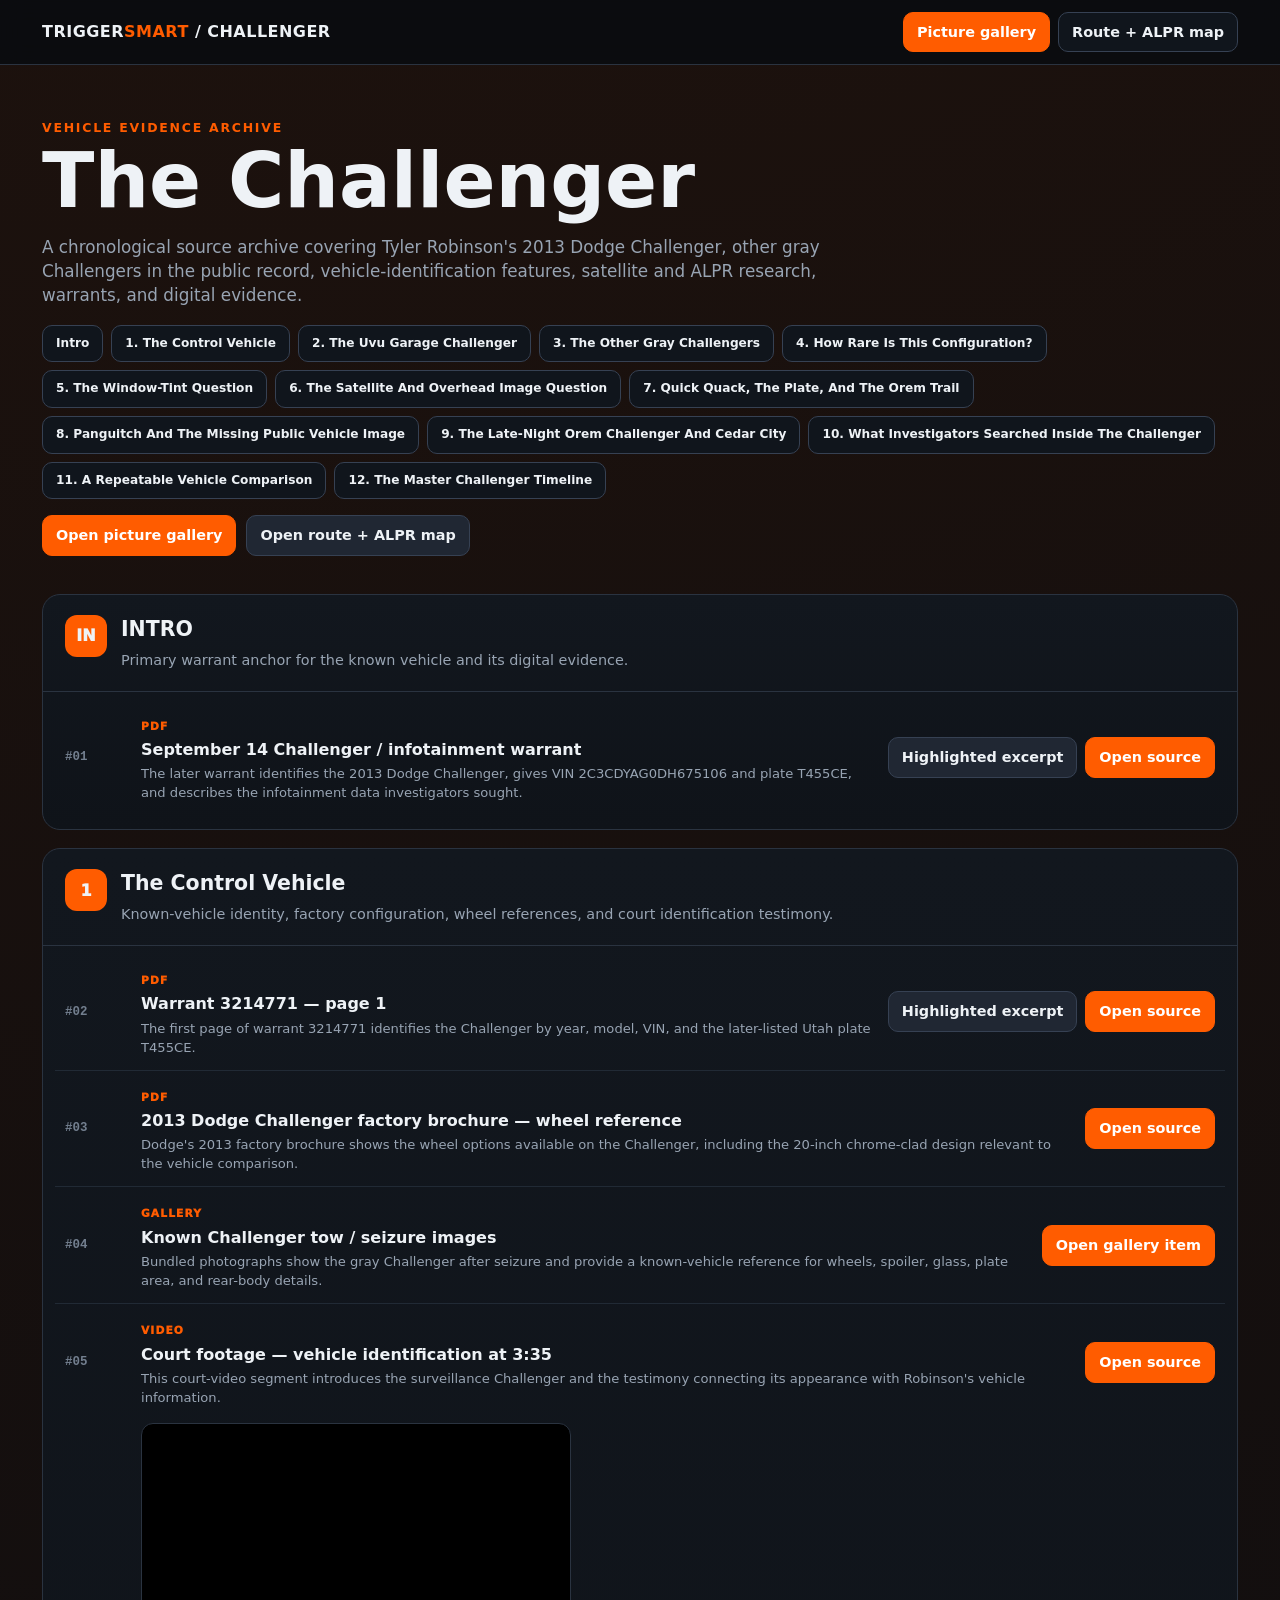
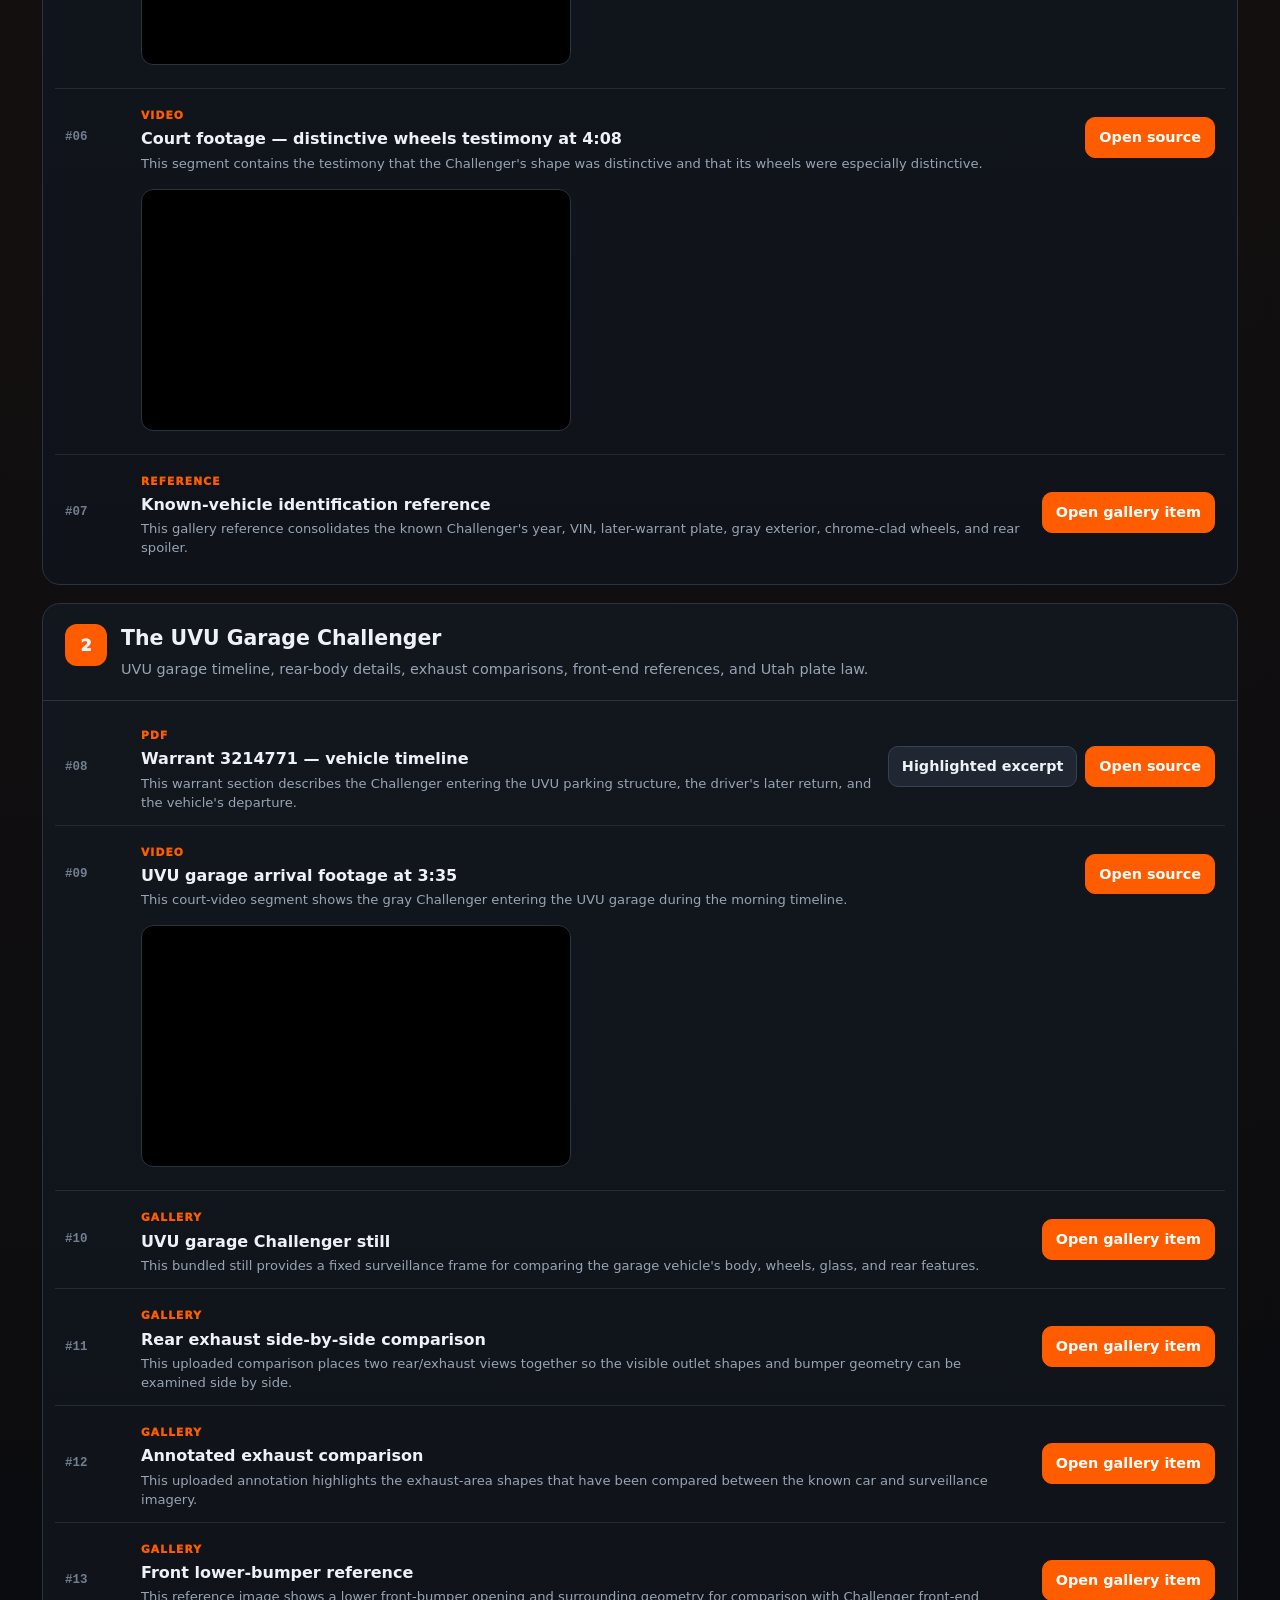
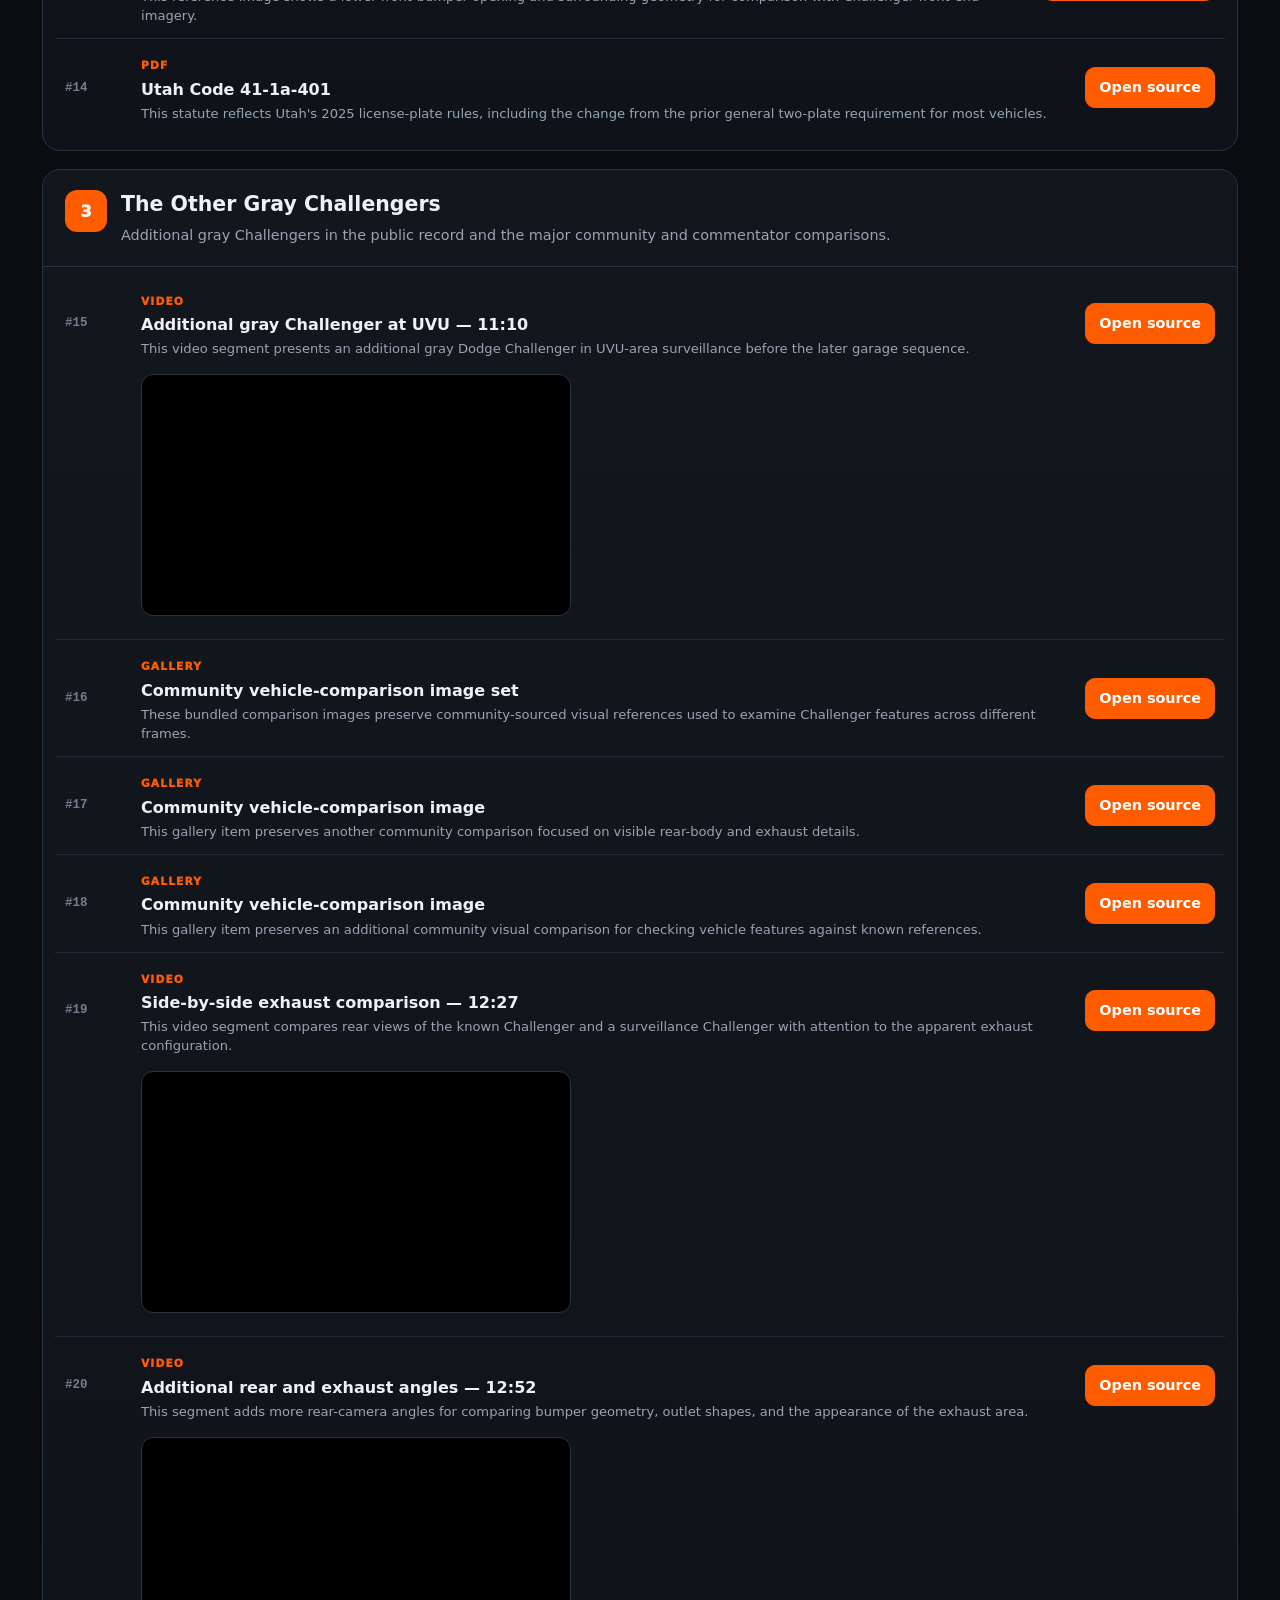
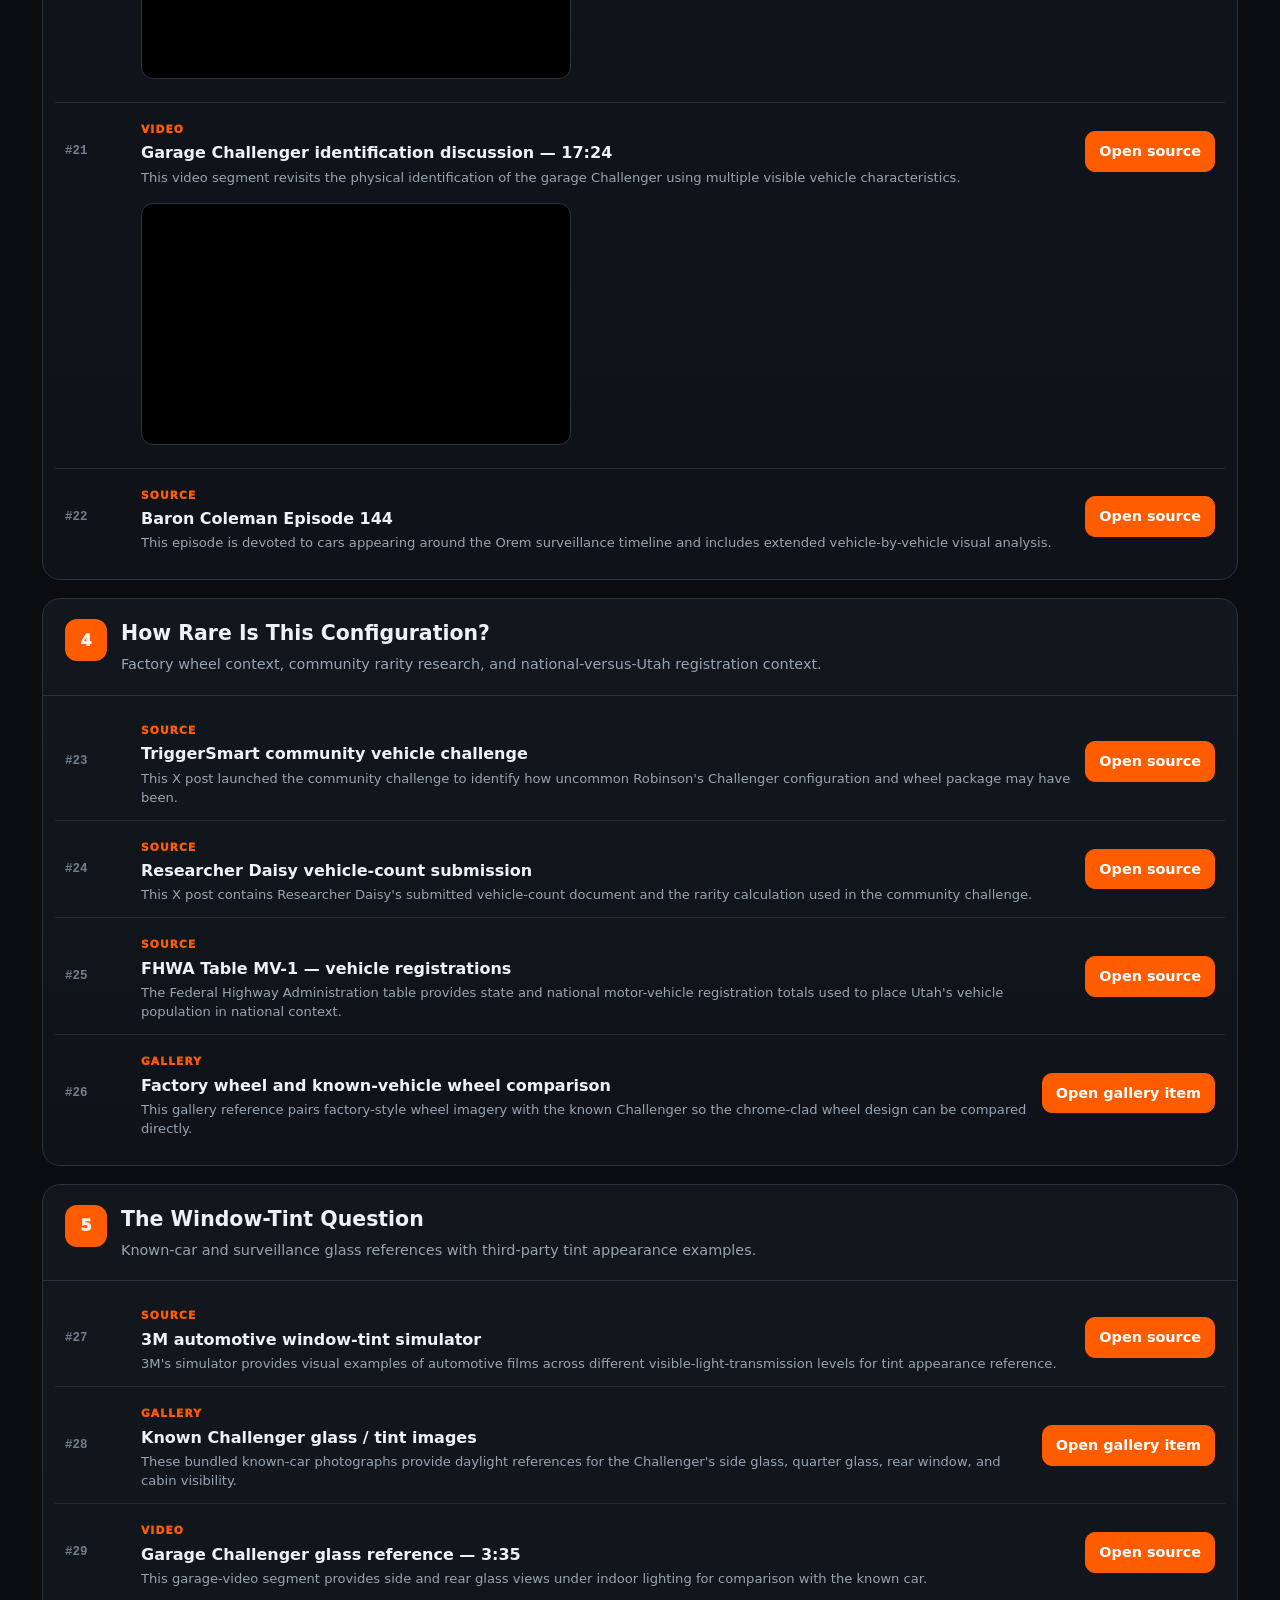
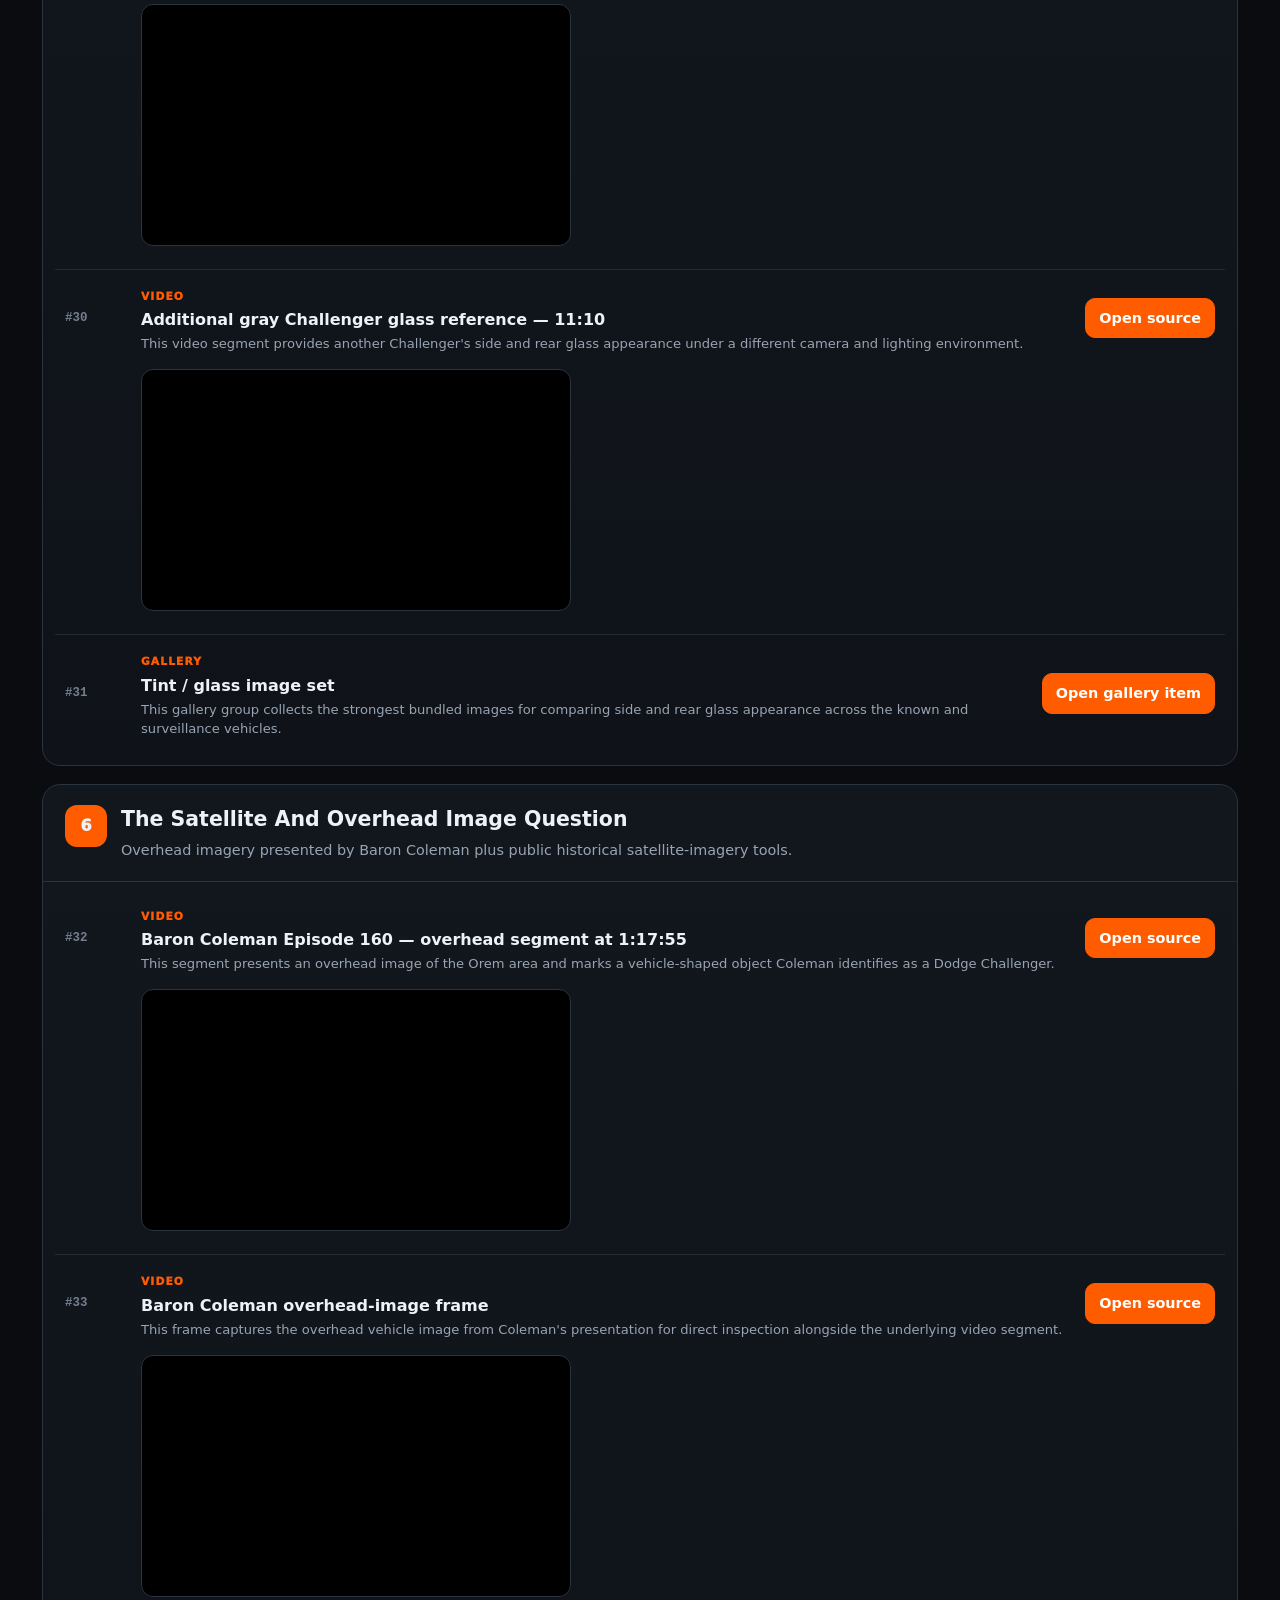
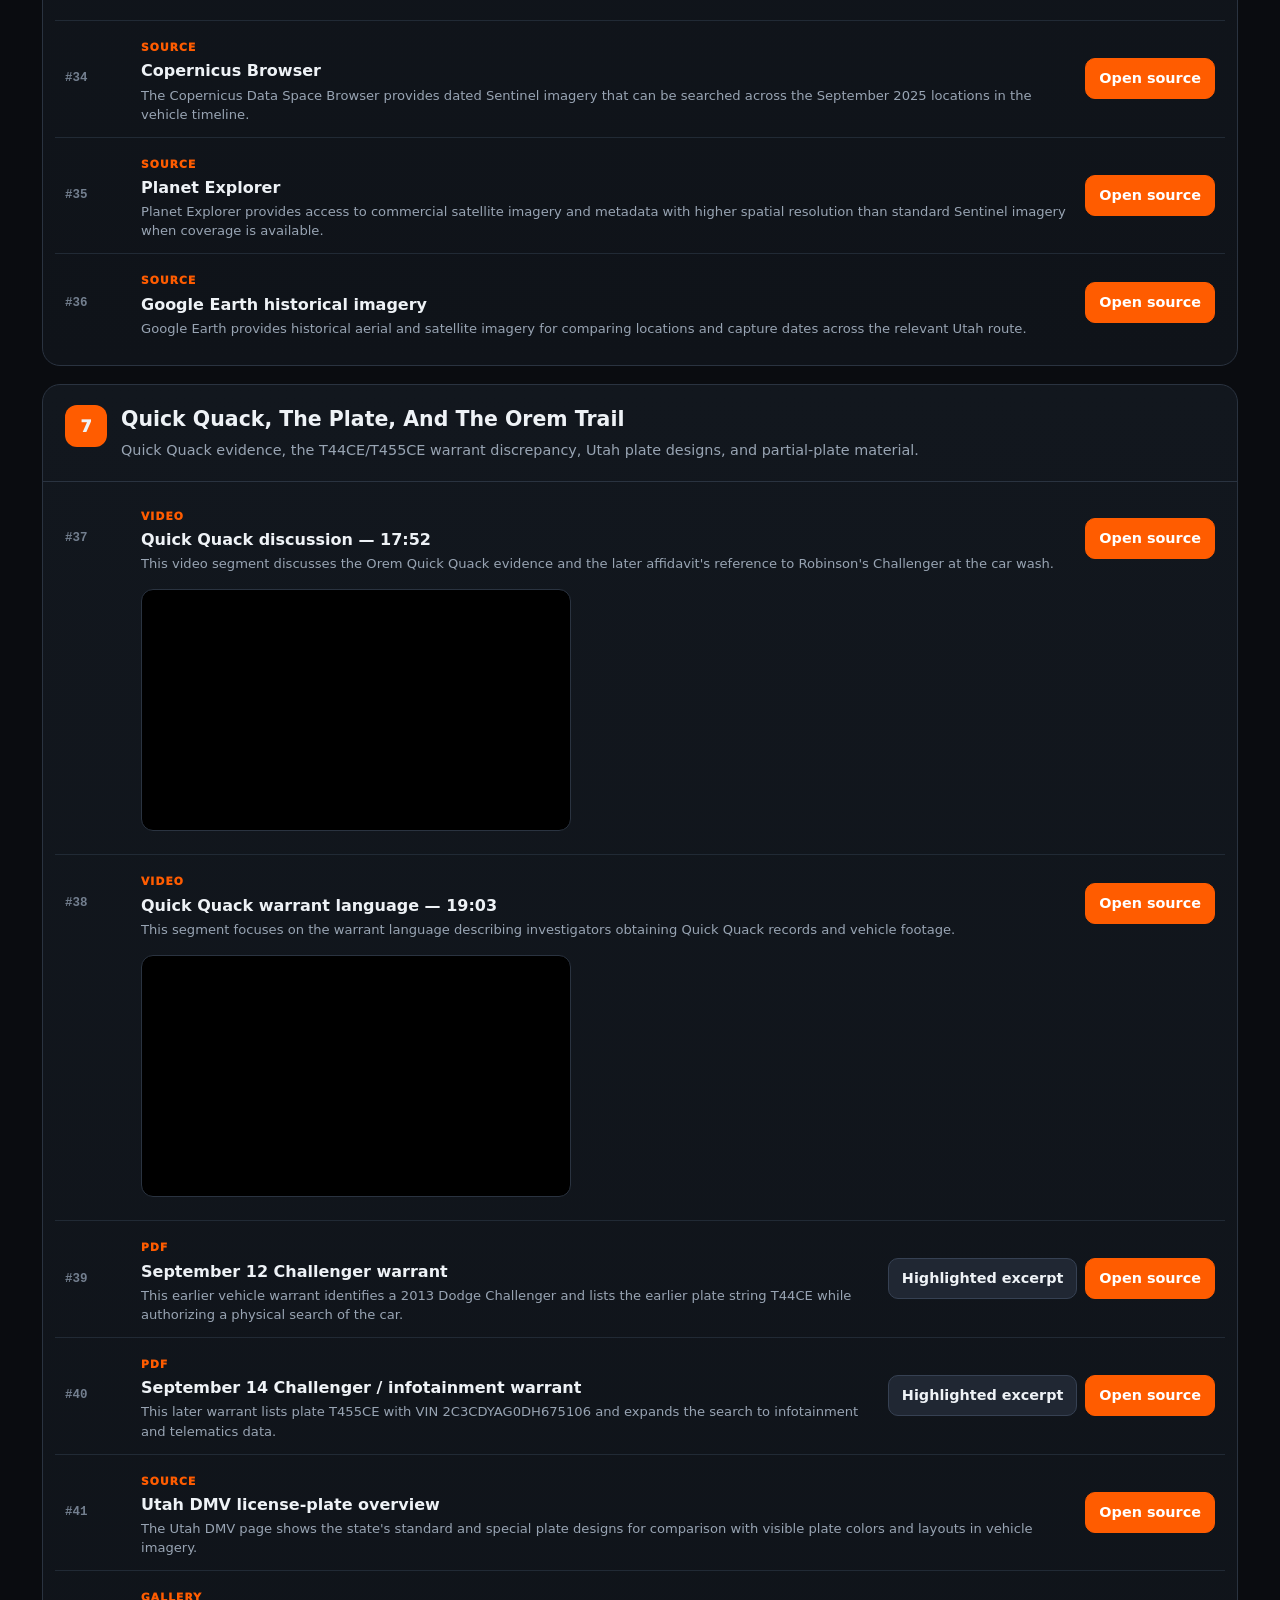
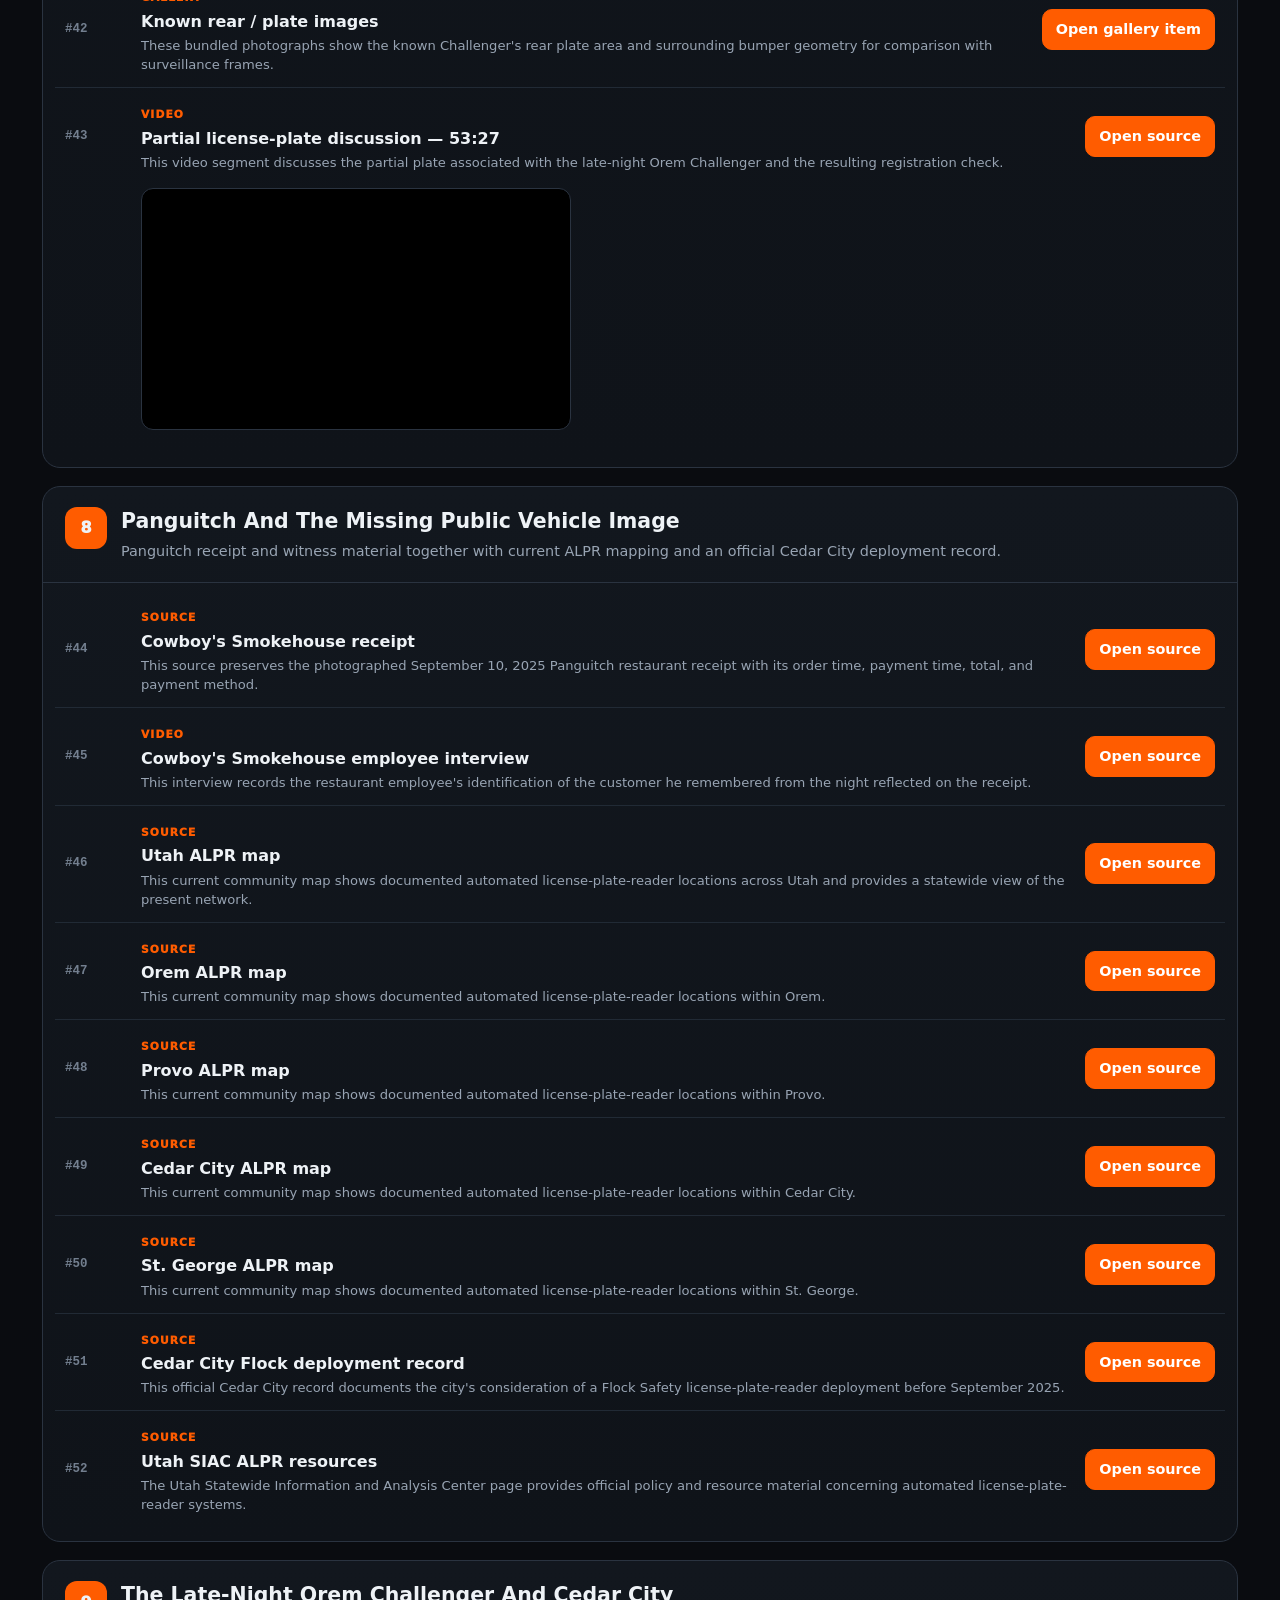
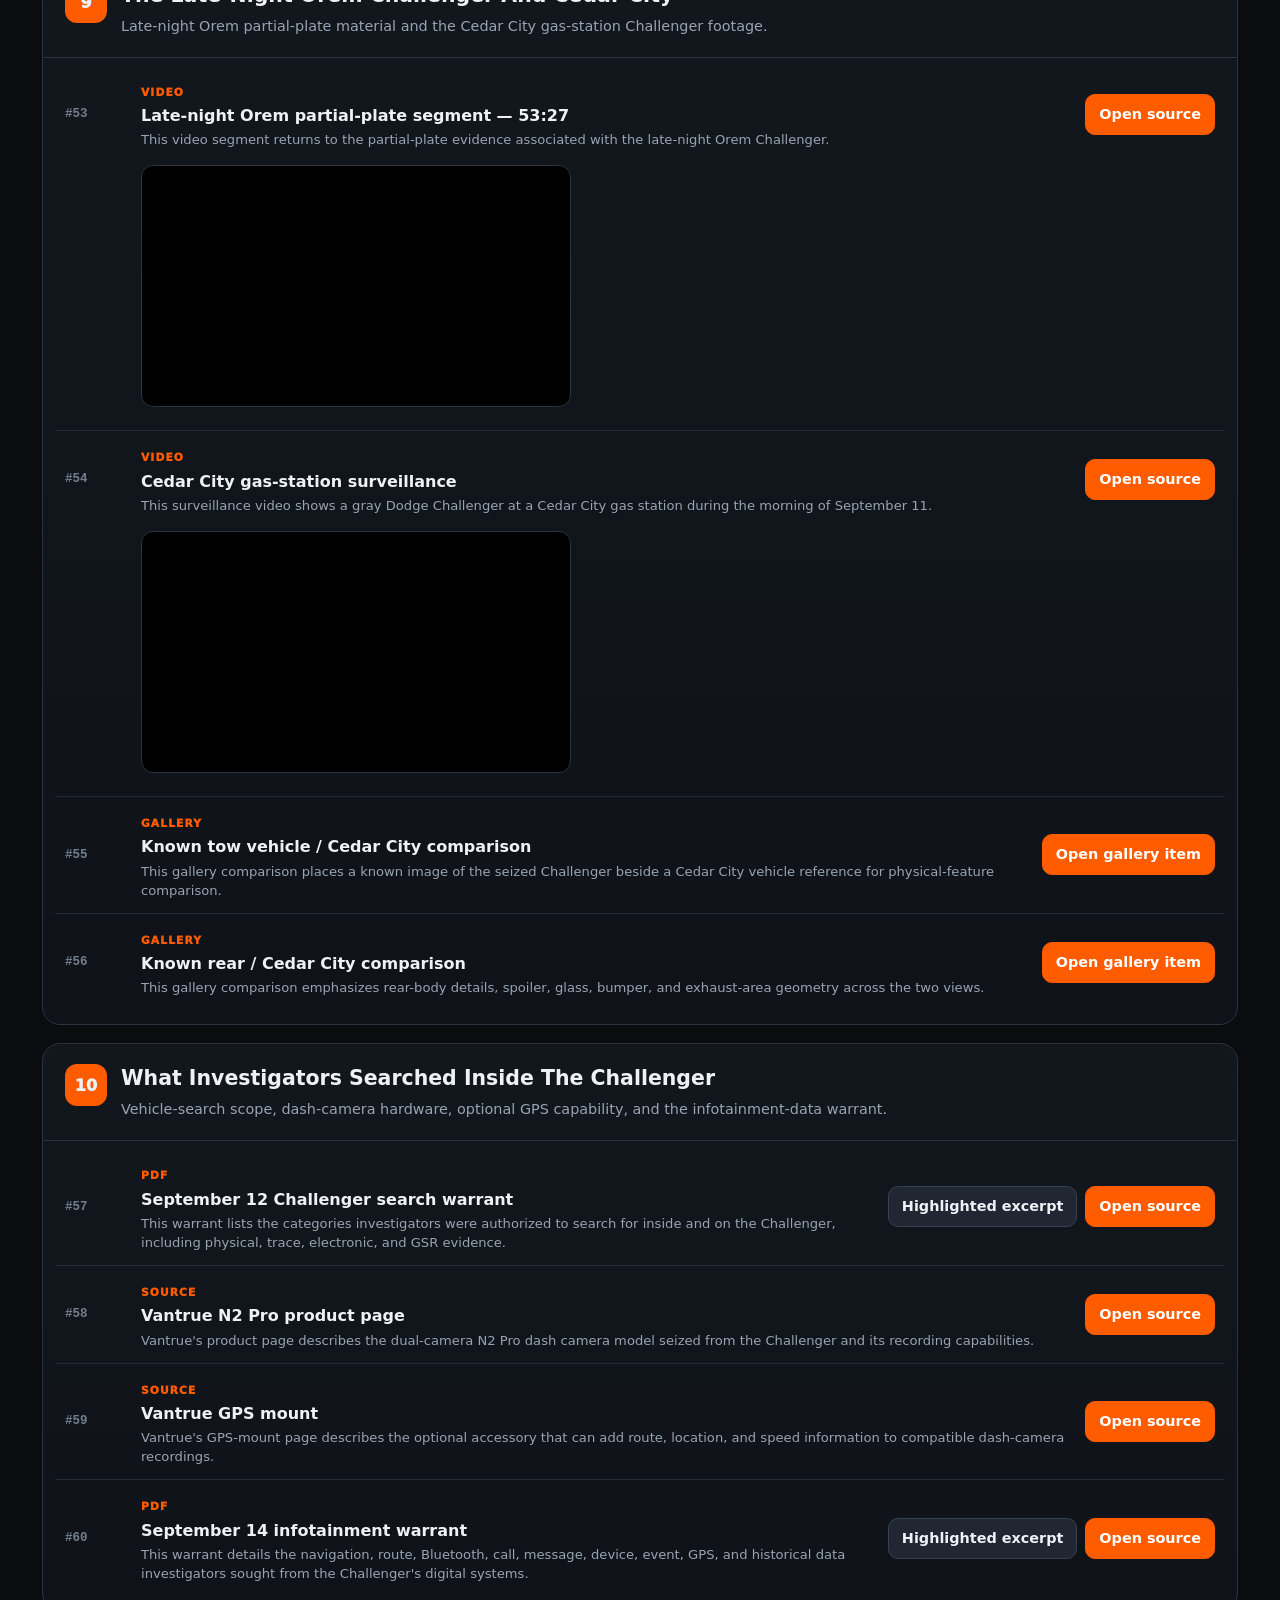
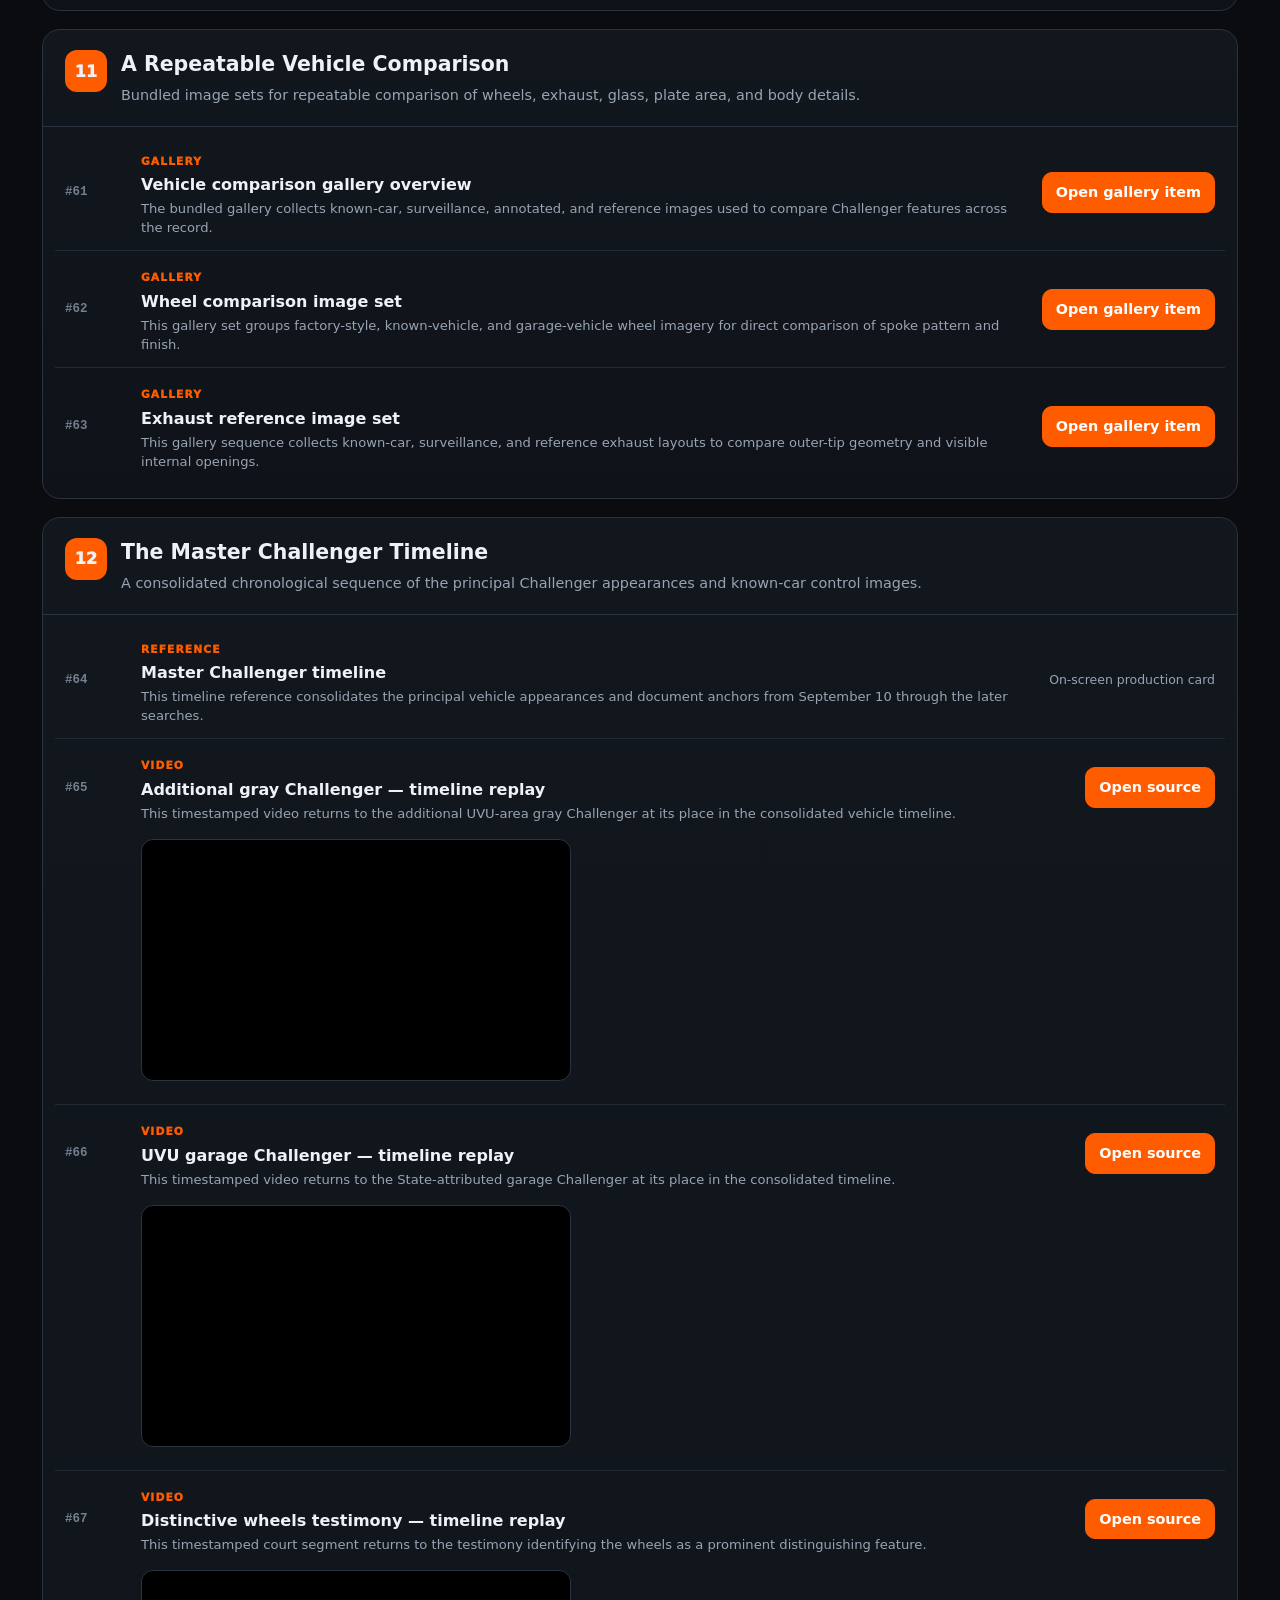
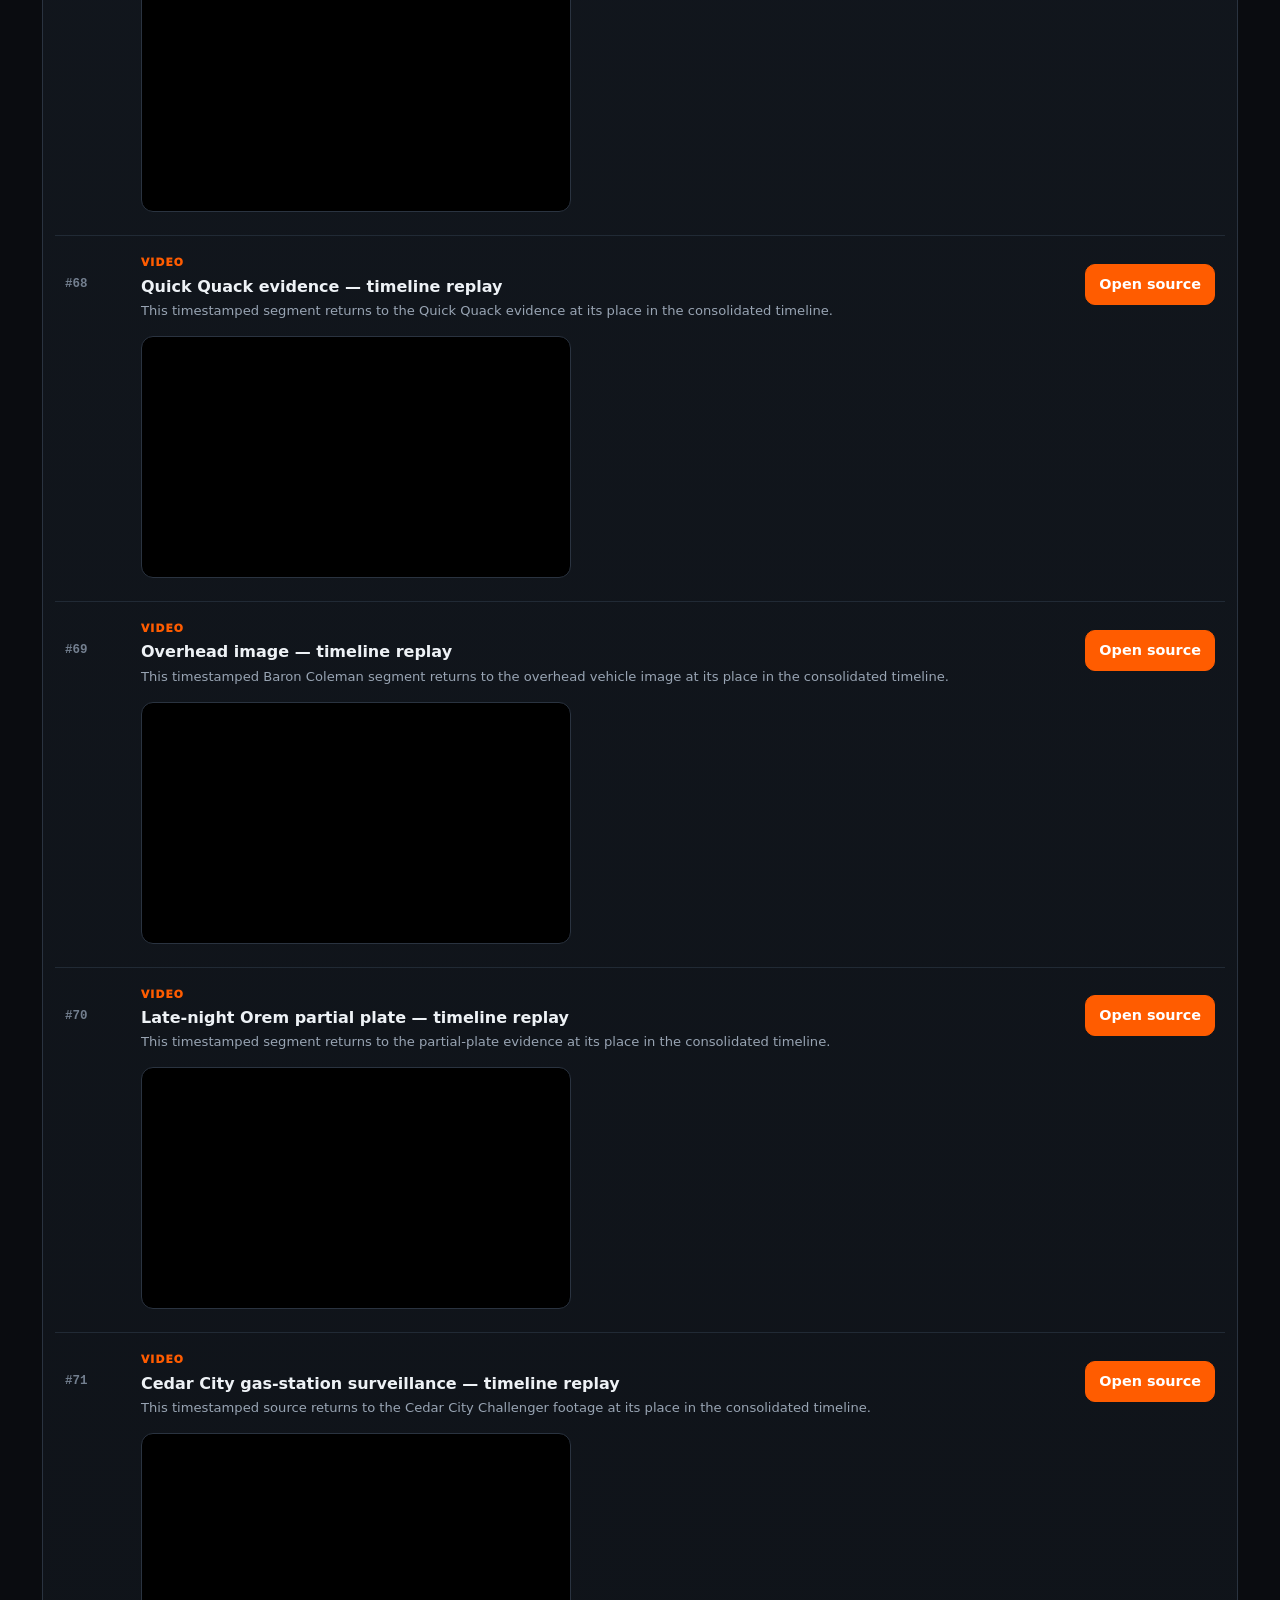
==== commit 55dd5c09: "Add files via upload" ====
--- a/index.html
+++ b/index.html
@@ -1,5 +1,5 @@
 <!DOCTYPE html>
 
 <html lang="en"><head><meta charset="utf-8"/><meta content="width=device-width,initial-scale=1" name="viewport"/><title>The Challenger — Vehicle Evidence Archive</title><link href="assets/css/site.css" rel="stylesheet"/><style>.toc{display:flex;gap:8px;flex-wrap:wrap;margin-top:16px}.toc a{font-size:.76rem}.flow-note{background:#0e151d;border:1px solid #27435e;color:#b8d8f6;border-radius:12px;padding:13px 15px;margin-top:12px}.status{color:#92a0b1;font-size:.78rem;margin-top:4px}.section-anchor{scroll-margin-top:84px}.nolink{color:var(--muted);font-size:.78rem}</style></head><body>
-<header class="topbar"><div class="wrap"><div class="brand">TRIGGER<span>SMART</span> / CHALLENGER</div><nav class="nav"><a class="btn primary" href="gallery.html">Picture gallery</a></nav></div></header>
-<main><div class="wrap"><section class="hero"><div class="kicker">Vehicle evidence archive</div><h1>The Challenger</h1><p>A chronological source archive covering Tyler Robinson's 2013 Dodge Challenger, other gray Challengers in the public record, vehicle-identification features, satellite and ALPR research, warrants, and digital evidence.</p><div class="toc"><a class="btn subtle" href="#intro">Intro</a><a class="btn subtle" href="#section-1">1. The Control Vehicle</a><a class="btn subtle" href="#section-2">2. The Uvu Garage Challenger</a><a class="btn subtle" href="#section-3">3. The Other Gray Challengers</a><a class="btn subtle" href="#section-4">4. How Rare Is This Configuration?</a><a class="btn subtle" href="#section-5">5. The Window-Tint Question</a><a class="btn subtle" href="#section-6">6. The Satellite And Overhead Image Question</a><a class="btn subtle" href="#section-7">7. Quick Quack, The Plate, And The Orem Trail</a><a class="btn subtle" href="#section-8">8. Panguitch And The Missing Public Vehicle Image</a><a class="btn subtle" href="#section-9">9. The Late-Night Orem Challenger And Cedar City</a><a class="btn subtle" href="#section-10">10. What Investigators Searched Inside The Challenger</a><a class="btn subtle" href="#section-11">11. A Repeatable Vehicle Comparison</a><a class="btn subtle" href="#section-12">12. The Master Challenger Timeline</a></div><div style="margin-top:16px;display:flex;gap:10px;flex-wrap:wrap"><a class="btn primary" href="gallery.html">Open picture gallery</a></div></section><div class="run"><section class="section section-anchor" id="intro"><div class="section-head"><div class="section-num">IN</div><div><h2>INTRO</h2><div class="desc">Primary warrant anchor for the known vehicle and its digital evidence.</div></div></div><div class="resources"><div class="resource"><div class="ord">#01</div><div class="meta"><div class="rtype">PDF</div><div class="rtitle">September 14 Challenger / infotainment warrant</div><div class="rnote">The later warrant identifies the 2013 Dodge Challenger, gives VIN 2C3CDYAG0DH675106 and plate T455CE, and describes the infotainment data investigators sought.</div></div><div class="actions"><a class="btn" href="docs/3214771_infotainment_warrant_HIGHLIGHTED_EXCERPTS.pdf" target="_blank">Highlighted excerpt</a><a class="btn primary" href="https://triggersmart.github.io/redacted-charlie-kirk-warrants/burkhart-warrants-redacted/3214771_Challenger-infotainment-T455CE_REDACTED.pdf" rel="noopener" target="_blank">Open source</a></div></div></div></section><section class="section section-anchor" id="section-1"><div class="section-head"><div class="section-num">1</div><div><h2>The Control Vehicle</h2><div class="desc">Known-vehicle identity, factory configuration, wheel references, and court identification testimony.</div></div></div><div class="resources"><div class="resource"><div class="ord">#02</div><div class="meta"><div class="rtype">PDF</div><div class="rtitle">Warrant 3214771 — page 1</div><div class="rnote">The first page of warrant 3214771 identifies the Challenger by year, model, VIN, and the later-listed Utah plate T455CE.</div></div><div class="actions"><a class="btn" href="docs/3214771_infotainment_warrant_HIGHLIGHTED_EXCERPTS.pdf" target="_blank">Highlighted excerpt</a><a class="btn primary" href="https://triggersmart.github.io/redacted-charlie-kirk-warrants/burkhart-warrants-redacted/3214771_Challenger-infotainment-T455CE_REDACTED.pdf" rel="noopener" target="_blank">Open source</a></div></div><div class="resource"><div class="ord">#03</div><div class="meta"><div class="rtype">PDF</div><div class="rtitle">2013 Dodge Challenger factory brochure — wheel reference</div><div class="rnote">Dodge's 2013 factory brochure shows the wheel options available on the Challenger, including the 20-inch chrome-clad design relevant to the vehicle comparison.</div></div><div class="actions"><a class="btn primary" href="https://cdn.dealereprocess.org/cdn/brochures/dodge/2013-challenger.pdf" rel="noopener" target="_blank">Open source</a></div></div><div class="resource"><div class="ord">#04</div><div class="meta"><div class="rtype">GALLERY</div><div class="rtitle">Known Challenger tow / seizure images</div><div class="rnote">Bundled photographs show the gray Challenger after seizure and provide a known-vehicle reference for wheels, spoiler, glass, plate area, and rear-body details.</div></div><div class="actions"><a class="btn primary" href="gallery.html#img-case-impounded">Open gallery item</a></div></div><div class="resource"><div class="ord">#05</div><div class="meta"><div class="rtype">VIDEO</div><div class="rtitle">Court footage — vehicle identification at 3:35</div><div class="rnote">This court-video segment introduces the surveillance Challenger and the testimony connecting its appearance with Robinson's vehicle information.</div></div><div class="actions"><a class="btn primary" href="https://www.youtube.com/watch?v=yrqUmwLsfGg&amp;t=215s" rel="noopener" target="_blank">Open source</a></div><div class="video-box"><iframe allow="accelerometer; autoplay; clipboard-write; encrypted-media; gyroscope; picture-in-picture; web-share" allowfullscreen="" loading="lazy" src="https://www.youtube-nocookie.com/embed/yrqUmwLsfGg?start=215&amp;rel=0" title="PLAY FROM 3:35 — court vehicle identification"></iframe></div></div><div class="resource"><div class="ord">#06</div><div class="meta"><div class="rtype">VIDEO</div><div class="rtitle">Court footage — distinctive wheels testimony at 4:08</div><div class="rnote">This segment contains the testimony that the Challenger's shape was distinctive and that its wheels were especially distinctive.</div></div><div class="actions"><a class="btn primary" href="https://www.youtube.com/watch?v=yrqUmwLsfGg&amp;t=248s" rel="noopener" target="_blank">Open source</a></div><div class="video-box"><iframe allow="accelerometer; autoplay; clipboard-write; encrypted-media; gyroscope; picture-in-picture; web-share" allowfullscreen="" loading="lazy" src="https://www.youtube-nocookie.com/embed/yrqUmwLsfGg?start=248&amp;rel=0" title="PLAY FROM 4:08 — distinctive wheels testimony"></iframe></div></div><div class="resource"><div class="ord">#07</div><div class="meta"><div class="rtype">REFERENCE</div><div class="rtitle">Known-vehicle identification reference</div><div class="rnote">This gallery reference consolidates the known Challenger's year, VIN, later-warrant plate, gray exterior, chrome-clad wheels, and rear spoiler.</div></div><div class="actions"><a class="btn primary" href="gallery.html#case-surveillance">Open gallery item</a></div></div></div></section><section class="section section-anchor" id="section-2"><div class="section-head"><div class="section-num">2</div><div><h2>The UVU Garage Challenger</h2><div class="desc">UVU garage timeline, rear-body details, exhaust comparisons, front-end references, and Utah plate law.</div></div></div><div class="resources"><div class="resource"><div class="ord">#08</div><div class="meta"><div class="rtype">PDF</div><div class="rtitle">Warrant 3214771 — vehicle timeline</div><div class="rnote">This warrant section describes the Challenger entering the UVU parking structure, the driver's later return, and the vehicle's departure.</div></div><div class="actions"><a class="btn" href="docs/3214771_infotainment_warrant_HIGHLIGHTED_EXCERPTS.pdf" target="_blank">Highlighted excerpt</a><a class="btn primary" href="https://triggersmart.github.io/redacted-charlie-kirk-warrants/burkhart-warrants-redacted/3214771_Challenger-infotainment-T455CE_REDACTED.pdf" rel="noopener" target="_blank">Open source</a></div></div><div class="resource"><div class="ord">#09</div><div class="meta"><div class="rtype">VIDEO</div><div class="rtitle">UVU garage arrival footage at 3:35</div><div class="rnote">This court-video segment shows the gray Challenger entering the UVU garage during the morning timeline.</div></div><div class="actions"><a class="btn primary" href="https://www.youtube.com/watch?v=yrqUmwLsfGg&amp;t=215s" rel="noopener" target="_blank">Open source</a></div><div class="video-box"><iframe allow="accelerometer; autoplay; clipboard-write; encrypted-media; gyroscope; picture-in-picture; web-share" allowfullscreen="" loading="lazy" src="https://www.youtube-nocookie.com/embed/yrqUmwLsfGg?start=215&amp;rel=0" title="PLAY FROM 3:35 — UVU garage arrival"></iframe></div></div><div class="resource"><div class="ord">#10</div><div class="meta"><div class="rtype">GALLERY</div><div class="rtitle">UVU garage Challenger still</div><div class="rnote">This bundled still provides a fixed surveillance frame for comparing the garage vehicle's body, wheels, glass, and rear features.</div></div><div class="actions"><a class="btn primary" href="gallery.html#img-case-garage">Open gallery item</a></div></div><div class="resource"><div class="ord">#11</div><div class="meta"><div class="rtype">GALLERY</div><div class="rtitle">Rear exhaust side-by-side comparison</div><div class="rnote">This uploaded comparison places two rear/exhaust views together so the visible outlet shapes and bumper geometry can be examined side by side.</div></div><div class="actions"><a class="btn primary" href="gallery.html#img-exhaust-side-by-side">Open gallery item</a></div></div><div class="resource"><div class="ord">#12</div><div class="meta"><div class="rtype">GALLERY</div><div class="rtitle">Annotated exhaust comparison</div><div class="rnote">This uploaded annotation highlights the exhaust-area shapes that have been compared between the known car and surveillance imagery.</div></div><div class="actions"><a class="btn primary" href="gallery.html#img-comparison-annotated">Open gallery item</a></div></div><div class="resource"><div class="ord">#13</div><div class="meta"><div class="rtype">GALLERY</div><div class="rtitle">Front lower-bumper reference</div><div class="rnote">This reference image shows a lower front-bumper opening and surrounding geometry for comparison with Challenger front-end imagery.</div></div><div class="actions"><a class="btn primary" href="gallery.html#img-front-lower-bumper">Open gallery item</a></div></div><div class="resource"><div class="ord">#14</div><div class="meta"><div class="rtype">PDF</div><div class="rtitle">Utah Code 41-1a-401</div><div class="rnote">This statute reflects Utah's 2025 license-plate rules, including the change from the prior general two-plate requirement for most vehicles.</div></div><div class="actions"><a class="btn primary" href="https://le.utah.gov/xcode/Title41/Chapter1A/C41-1a-S401_2025010120240501.pdf" rel="noopener" target="_blank">Open source</a></div></div></div></section><section class="section section-anchor" id="section-3"><div class="section-head"><div class="section-num">3</div><div><h2>The Other Gray Challengers</h2><div class="desc">Additional gray Challengers in the public record and the major community and commentator comparisons.</div></div></div><div class="resources"><div class="resource"><div class="ord">#15</div><div class="meta"><div class="rtype">VIDEO</div><div class="rtitle">Additional gray Challenger at UVU — 11:10</div><div class="rnote">This video segment presents an additional gray Dodge Challenger in UVU-area surveillance before the later garage sequence.</div></div><div class="actions"><a class="btn primary" href="https://www.youtube.com/watch?v=BvthGQw3_s0&amp;t=670s" rel="noopener" target="_blank">Open source</a></div><div class="video-box"><iframe allow="accelerometer; autoplay; clipboard-write; encrypted-media; gyroscope; picture-in-picture; web-share" allowfullscreen="" loading="lazy" src="https://www.youtube-nocookie.com/embed/BvthGQw3_s0?start=670&amp;rel=0" title="PLAY FROM 11:10 — additional gray Challenger at UVU"></iframe></div></div><div class="resource"><div class="ord">#16</div><div class="meta"><div class="rtype">GALLERY</div><div class="rtitle">Community vehicle-comparison image set</div><div class="rnote">These bundled comparison images preserve community-sourced visual references used to examine Challenger features across different frames.</div></div><div class="actions"><a class="btn primary" href="https://x.com/zoozoosop/status/2103678174609731811?s=20" rel="noopener" target="_blank">Open source</a></div></div><div class="resource"><div class="ord">#17</div><div class="meta"><div class="rtype">GALLERY</div><div class="rtitle">Community vehicle-comparison image</div><div class="rnote">This gallery item preserves another community comparison focused on visible rear-body and exhaust details.</div></div><div class="actions"><a class="btn primary" href="https://x.com/TDeemie/status/2103520656671273039?s=20" rel="noopener" target="_blank">Open source</a></div></div><div class="resource"><div class="ord">#18</div><div class="meta"><div class="rtype">GALLERY</div><div class="rtitle">Community vehicle-comparison image</div><div class="rnote">This gallery item preserves an additional community visual comparison for checking vehicle features against known references.</div></div><div class="actions"><a class="btn primary" href="https://x.com/SloDok9/status/2103651470734397682?s=20" rel="noopener" target="_blank">Open source</a></div></div><div class="resource"><div class="ord">#19</div><div class="meta"><div class="rtype">VIDEO</div><div class="rtitle">Side-by-side exhaust comparison — 12:27</div><div class="rnote">This video segment compares rear views of the known Challenger and a surveillance Challenger with attention to the apparent exhaust configuration.</div></div><div class="actions"><a class="btn primary" href="https://www.youtube.com/watch?v=_Sq5RqP27NY&amp;t=747s" rel="noopener" target="_blank">Open source</a></div><div class="video-box"><iframe allow="accelerometer; autoplay; clipboard-write; encrypted-media; gyroscope; picture-in-picture; web-share" allowfullscreen="" loading="lazy" src="https://www.youtube-nocookie.com/embed/_Sq5RqP27NY?start=747&amp;rel=0" title="PLAY FROM 12:27 — side-by-side exhaust comparison"></iframe></div></div><div class="resource"><div class="ord">#20</div><div class="meta"><div class="rtype">VIDEO</div><div class="rtitle">Additional rear and exhaust angles — 12:52</div><div class="rnote">This segment adds more rear-camera angles for comparing bumper geometry, outlet shapes, and the appearance of the exhaust area.</div></div><div class="actions"><a class="btn primary" href="https://www.youtube.com/watch?v=_Sq5RqP27NY&amp;t=772s" rel="noopener" target="_blank">Open source</a></div><div class="video-box"><iframe allow="accelerometer; autoplay; clipboard-write; encrypted-media; gyroscope; picture-in-picture; web-share" allowfullscreen="" loading="lazy" src="https://www.youtube-nocookie.com/embed/_Sq5RqP27NY?start=772&amp;rel=0" title="PLAY FROM 12:52 — additional rear and exhaust angles"></iframe></div></div><div class="resource"><div class="ord">#21</div><div class="meta"><div class="rtype">VIDEO</div><div class="rtitle">Garage Challenger identification discussion — 17:24</div><div class="rnote">This video segment revisits the physical identification of the garage Challenger using multiple visible vehicle characteristics.</div></div><div class="actions"><a class="btn primary" href="https://www.youtube.com/watch?v=_Sq5RqP27NY&amp;t=1044s" rel="noopener" target="_blank">Open source</a></div><div class="video-box"><iframe allow="accelerometer; autoplay; clipboard-write; encrypted-media; gyroscope; picture-in-picture; web-share" allowfullscreen="" loading="lazy" src="https://www.youtube-nocookie.com/embed/_Sq5RqP27NY?start=1044&amp;rel=0" title="PLAY FROM 17:24 — garage Challenger identification discussion"></iframe></div></div><div class="resource"><div class="ord">#22</div><div class="meta"><div class="rtype">SOURCE</div><div class="rtitle">Baron Coleman Episode 144</div><div class="rnote">This episode is devoted to cars appearing around the Orem surveillance timeline and includes extended vehicle-by-vehicle visual analysis.</div></div><div class="actions"><a class="btn primary" href="https://podscan.fm/podcasts/real-baron-podcast/episodes/the-cars-following-the-tylers-around-orem-ep-144" rel="noopener" target="_blank">Open source</a></div></div></div></section><section class="section section-anchor" id="section-4"><div class="section-head"><div class="section-num">4</div><div><h2>How Rare Is This Configuration?</h2><div class="desc">Factory wheel context, community rarity research, and national-versus-Utah registration context.</div></div></div><div class="resources"><div class="resource"><div class="ord">#23</div><div class="meta"><div class="rtype">SOURCE</div><div class="rtitle">TriggerSmart community vehicle challenge</div><div class="rnote">This X post launched the community challenge to identify how uncommon Robinson's Challenger configuration and wheel package may have been.</div></div><div class="actions"><a class="btn primary" href="https://x.com/triggersmarthq/status/2103487173387550723?s=20" rel="noopener" target="_blank">Open source</a></div></div><div class="resource"><div class="ord">#24</div><div class="meta"><div class="rtype">SOURCE</div><div class="rtitle">Researcher Daisy vehicle-count submission</div><div class="rnote">This X post contains Researcher Daisy's submitted vehicle-count document and the rarity calculation used in the community challenge.</div></div><div class="actions"><a class="btn primary" href="https://x.com/researcherdaisy/status/2103512995506614376/photo/1" rel="noopener" target="_blank">Open source</a></div></div><div class="resource"><div class="ord">#25</div><div class="meta"><div class="rtype">SOURCE</div><div class="rtitle">FHWA Table MV-1 — vehicle registrations</div><div class="rnote">The Federal Highway Administration table provides state and national motor-vehicle registration totals used to place Utah's vehicle population in national context.</div></div><div class="actions"><a class="btn primary" href="https://www.fhwa.dot.gov/policyinformation/statistics/2024/mv1.cfm" rel="noopener" target="_blank">Open source</a></div></div><div class="resource"><div class="ord">#26</div><div class="meta"><div class="rtype">GALLERY</div><div class="rtitle">Factory wheel and known-vehicle wheel comparison</div><div class="rnote">This gallery reference pairs factory-style wheel imagery with the known Challenger so the chrome-clad wheel design can be compared directly.</div></div><div class="actions"><a class="btn primary" href="gallery.html#reference-configurations">Open gallery item</a></div></div></div></section><section class="section section-anchor" id="section-5"><div class="section-head"><div class="section-num">5</div><div><h2>The Window-Tint Question</h2><div class="desc">Known-car and surveillance glass references with third-party tint appearance examples.</div></div></div><div class="resources"><div class="resource"><div class="ord">#27</div><div class="meta"><div class="rtype">SOURCE</div><div class="rtitle">3M automotive window-tint simulator</div><div class="rnote">3M's simulator provides visual examples of automotive films across different visible-light-transmission levels for tint appearance reference.</div></div><div class="actions"><a class="btn primary" href="https://www.3m.com/3M/en_US/car-personalization-us/resources/auto-window-tint-simulator/" rel="noopener" target="_blank">Open source</a></div></div><div class="resource"><div class="ord">#28</div><div class="meta"><div class="rtype">GALLERY</div><div class="rtitle">Known Challenger glass / tint images</div><div class="rnote">These bundled known-car photographs provide daylight references for the Challenger's side glass, quarter glass, rear window, and cabin visibility.</div></div><div class="actions"><a class="btn primary" href="gallery.html#tint-glass">Open gallery item</a></div></div><div class="resource"><div class="ord">#29</div><div class="meta"><div class="rtype">VIDEO</div><div class="rtitle">Garage Challenger glass reference — 3:35</div><div class="rnote">This garage-video segment provides side and rear glass views under indoor lighting for comparison with the known car.</div></div><div class="actions"><a class="btn primary" href="https://www.youtube.com/watch?v=yrqUmwLsfGg&amp;t=215s" rel="noopener" target="_blank">Open source</a></div><div class="video-box"><iframe allow="accelerometer; autoplay; clipboard-write; encrypted-media; gyroscope; picture-in-picture; web-share" allowfullscreen="" loading="lazy" src="https://www.youtube-nocookie.com/embed/yrqUmwLsfGg?start=215&amp;rel=0" title="PLAY FROM 3:35 — garage Challenger"></iframe></div></div><div class="resource"><div class="ord">#30</div><div class="meta"><div class="rtype">VIDEO</div><div class="rtitle">Additional gray Challenger glass reference — 11:10</div><div class="rnote">This video segment provides another Challenger's side and rear glass appearance under a different camera and lighting environment.</div></div><div class="actions"><a class="btn primary" href="https://www.youtube.com/watch?v=BvthGQw3_s0&amp;t=670s" rel="noopener" target="_blank">Open source</a></div><div class="video-box"><iframe allow="accelerometer; autoplay; clipboard-write; encrypted-media; gyroscope; picture-in-picture; web-share" allowfullscreen="" loading="lazy" src="https://www.youtube-nocookie.com/embed/BvthGQw3_s0?start=670&amp;rel=0" title="PLAY FROM 11:10 — additional gray Challenger"></iframe></div></div><div class="resource"><div class="ord">#31</div><div class="meta"><div class="rtype">GALLERY</div><div class="rtitle">Tint / glass image set</div><div class="rnote">This gallery group collects the strongest bundled images for comparing side and rear glass appearance across the known and surveillance vehicles.</div></div><div class="actions"><a class="btn primary" href="gallery.html#tint-glass">Open gallery item</a></div></div></div></section><section class="section section-anchor" id="section-6"><div class="section-head"><div class="section-num">6</div><div><h2>The Satellite And Overhead Image Question</h2><div class="desc">Overhead imagery presented by Baron Coleman plus public historical satellite-imagery tools.</div></div></div><div class="resources"><div class="resource"><div class="ord">#32</div><div class="meta"><div class="rtype">VIDEO</div><div class="rtitle">Baron Coleman Episode 160 — overhead segment at 1:17:55</div><div class="rnote">This segment presents an overhead image of the Orem area and marks a vehicle-shaped object Coleman identifies as a Dodge Challenger.</div></div><div class="actions"><a class="btn primary" href="https://www.youtube.com/watch?v=lG40e8MZaZk&amp;t=4675s" rel="noopener" target="_blank">Open source</a></div><div class="video-box"><iframe allow="accelerometer; autoplay; clipboard-write; encrypted-media; gyroscope; picture-in-picture; web-share" allowfullscreen="" loading="lazy" src="https://www.youtube-nocookie.com/embed/lG40e8MZaZk?start=4675&amp;rel=0" title="PLAY FROM 1:17:55 — Baron Coleman Episode 160 overhead segment"></iframe></div></div><div class="resource"><div class="ord">#33</div><div class="meta"><div class="rtype">VIDEO</div><div class="rtitle">Baron Coleman overhead-image frame</div><div class="rnote">This frame captures the overhead vehicle image from Coleman's presentation for direct inspection alongside the underlying video segment.</div></div><div class="actions"><a class="btn primary" href="https://www.youtube.com/watch?v=lG40e8MZaZk&amp;t=4675s" rel="noopener" target="_blank">Open source</a></div><div class="video-box"><iframe allow="accelerometer; autoplay; clipboard-write; encrypted-media; gyroscope; picture-in-picture; web-share" allowfullscreen="" loading="lazy" src="https://www.youtube-nocookie.com/embed/lG40e8MZaZk?start=4675&amp;rel=0" title="SHOW: frame grab from Baron overhead segment"></iframe></div></div><div class="resource"><div class="ord">#34</div><div class="meta"><div class="rtype">SOURCE</div><div class="rtitle">Copernicus Browser</div><div class="rnote">The Copernicus Data Space Browser provides dated Sentinel imagery that can be searched across the September 2025 locations in the vehicle timeline.</div></div><div class="actions"><a class="btn primary" href="https://browser.dataspace.copernicus.eu/" rel="noopener" target="_blank">Open source</a></div></div><div class="resource"><div class="ord">#35</div><div class="meta"><div class="rtype">SOURCE</div><div class="rtitle">Planet Explorer</div><div class="rnote">Planet Explorer provides access to commercial satellite imagery and metadata with higher spatial resolution than standard Sentinel imagery when coverage is available.</div></div><div class="actions"><a class="btn primary" href="https://www.planet.com/explorer/" rel="noopener" target="_blank">Open source</a></div></div><div class="resource"><div class="ord">#36</div><div class="meta"><div class="rtype">SOURCE</div><div class="rtitle">Google Earth historical imagery</div><div class="rnote">Google Earth provides historical aerial and satellite imagery for comparing locations and capture dates across the relevant Utah route.</div></div><div class="actions"><a class="btn primary" href="https://earth.google.com/" rel="noopener" target="_blank">Open source</a></div></div></div></section><section class="section section-anchor" id="section-7"><div class="section-head"><div class="section-num">7</div><div><h2>Quick Quack, The Plate, And The Orem Trail</h2><div class="desc">Quick Quack evidence, the T44CE/T455CE warrant discrepancy, Utah plate designs, and partial-plate material.</div></div></div><div class="resources"><div class="resource"><div class="ord">#37</div><div class="meta"><div class="rtype">VIDEO</div><div class="rtitle">Quick Quack discussion — 17:52</div><div class="rnote">This video segment discusses the Orem Quick Quack evidence and the later affidavit's reference to Robinson's Challenger at the car wash.</div></div><div class="actions"><a class="btn primary" href="https://www.youtube.com/watch?v=_Sq5RqP27NY&amp;t=1072s" rel="noopener" target="_blank">Open source</a></div><div class="video-box"><iframe allow="accelerometer; autoplay; clipboard-write; encrypted-media; gyroscope; picture-in-picture; web-share" allowfullscreen="" loading="lazy" src="https://www.youtube-nocookie.com/embed/_Sq5RqP27NY?start=1072&amp;rel=0" title="PLAY FROM 17:52 — Quick Quack discussion"></iframe></div></div><div class="resource"><div class="ord">#38</div><div class="meta"><div class="rtype">VIDEO</div><div class="rtitle">Quick Quack warrant language — 19:03</div><div class="rnote">This segment focuses on the warrant language describing investigators obtaining Quick Quack records and vehicle footage.</div></div><div class="actions"><a class="btn primary" href="https://www.youtube.com/watch?v=_Sq5RqP27NY&amp;t=1143s" rel="noopener" target="_blank">Open source</a></div><div class="video-box"><iframe allow="accelerometer; autoplay; clipboard-write; encrypted-media; gyroscope; picture-in-picture; web-share" allowfullscreen="" loading="lazy" src="https://www.youtube-nocookie.com/embed/_Sq5RqP27NY?start=1143&amp;rel=0" title="PLAY FROM 19:03 — Quick Quack warrant language"></iframe></div></div><div class="resource"><div class="ord">#39</div><div class="meta"><div class="rtype">PDF</div><div class="rtitle">September 12 Challenger warrant</div><div class="rnote">This earlier vehicle warrant identifies a 2013 Dodge Challenger and lists the earlier plate string T44CE while authorizing a physical search of the car.</div></div><div class="actions"><a class="btn" href="docs/3213501_vehicle_warrant_HIGHLIGHTED_EXCERPTS.pdf" target="_blank">Highlighted excerpt</a><a class="btn primary" href="https://triggersmart.github.io/redacted-charlie-kirk-warrants/burkhart-warrants-redacted/3213501_Dodge-Challenger-T44CE_REDACTED.pdf" rel="noopener" target="_blank">Open source</a></div></div><div class="resource"><div class="ord">#40</div><div class="meta"><div class="rtype">PDF</div><div class="rtitle">September 14 Challenger / infotainment warrant</div><div class="rnote">This later warrant lists plate T455CE with VIN 2C3CDYAG0DH675106 and expands the search to infotainment and telematics data.</div></div><div class="actions"><a class="btn" href="docs/3214771_infotainment_warrant_HIGHLIGHTED_EXCERPTS.pdf" target="_blank">Highlighted excerpt</a><a class="btn primary" href="https://triggersmart.github.io/redacted-charlie-kirk-warrants/burkhart-warrants-redacted/3214771_Challenger-infotainment-T455CE_REDACTED.pdf" rel="noopener" target="_blank">Open source</a></div></div><div class="resource"><div class="ord">#41</div><div class="meta"><div class="rtype">SOURCE</div><div class="rtitle">Utah DMV license-plate overview</div><div class="rnote">The Utah DMV page shows the state's standard and special plate designs for comparison with visible plate colors and layouts in vehicle imagery.</div></div><div class="actions"><a class="btn primary" href="https://dmv.utah.gov/plates/license-plates/" rel="noopener" target="_blank">Open source</a></div></div><div class="resource"><div class="ord">#42</div><div class="meta"><div class="rtype">GALLERY</div><div class="rtitle">Known rear / plate images</div><div class="rnote">These bundled photographs show the known Challenger's rear plate area and surrounding bumper geometry for comparison with surveillance frames.</div></div><div class="actions"><a class="btn primary" href="gallery.html#case-surveillance">Open gallery item</a></div></div><div class="resource"><div class="ord">#43</div><div class="meta"><div class="rtype">VIDEO</div><div class="rtitle">Partial license-plate discussion — 53:27</div><div class="rnote">This video segment discusses the partial plate associated with the late-night Orem Challenger and the resulting registration check.</div></div><div class="actions"><a class="btn primary" href="https://www.youtube.com/watch?v=_Sq5RqP27NY&amp;t=3207s" rel="noopener" target="_blank">Open source</a></div><div class="video-box"><iframe allow="accelerometer; autoplay; clipboard-write; encrypted-media; gyroscope; picture-in-picture; web-share" allowfullscreen="" loading="lazy" src="https://www.youtube-nocookie.com/embed/_Sq5RqP27NY?start=3207&amp;rel=0" title="PLAY FROM 53:27 — partial license plate discussion"></iframe></div></div></div></section><section class="section section-anchor" id="section-8"><div class="section-head"><div class="section-num">8</div><div><h2>Panguitch And The Missing Public Vehicle Image</h2><div class="desc">Panguitch receipt and witness material together with current ALPR mapping and an official Cedar City deployment record.</div></div></div><div class="resources"><div class="resource"><div class="ord">#44</div><div class="meta"><div class="rtype">SOURCE</div><div class="rtitle">Cowboy's Smokehouse receipt</div><div class="rnote">This source preserves the photographed September 10, 2025 Panguitch restaurant receipt with its order time, payment time, total, and payment method.</div></div><div class="actions"><a class="btn primary" href="https://whoassassinatedcharliekirk.com/Tyler_Robinson/cowboys-smokehouse-receipt" rel="noopener" target="_blank">Open source</a></div></div><div class="resource"><div class="ord">#45</div><div class="meta"><div class="rtype">VIDEO</div><div class="rtitle">Cowboy's Smokehouse employee interview</div><div class="rnote">This interview records the restaurant employee's identification of the customer he remembered from the night reflected on the receipt.</div></div><div class="actions"><a class="btn primary" href="https://whoassassinatedcharliekirk.com/Videos/Vid_Tyler_Robinson/Vid_Receipt_Timeline/Vid_DiligentDenizen_Full_Raw_Interview_2079273" rel="noopener" target="_blank">Open source</a></div></div><div class="resource"><div class="ord">#46</div><div class="meta"><div class="rtype">SOURCE</div><div class="rtitle">Utah ALPR map</div><div class="rnote">This current community map shows documented automated license-plate-reader locations across Utah and provides a statewide view of the present network.</div></div><div class="actions"><a class="btn primary" href="https://flockcamera.app/locations/utah/" rel="noopener" target="_blank">Open source</a></div></div><div class="resource"><div class="ord">#47</div><div class="meta"><div class="rtype">SOURCE</div><div class="rtitle">Orem ALPR map</div><div class="rnote">This current community map shows documented automated license-plate-reader locations within Orem.</div></div><div class="actions"><a class="btn primary" href="https://flockcamera.app/locations/utah/orem/" rel="noopener" target="_blank">Open source</a></div></div><div class="resource"><div class="ord">#48</div><div class="meta"><div class="rtype">SOURCE</div><div class="rtitle">Provo ALPR map</div><div class="rnote">This current community map shows documented automated license-plate-reader locations within Provo.</div></div><div class="actions"><a class="btn primary" href="https://flockcamera.app/locations/utah/provo/" rel="noopener" target="_blank">Open source</a></div></div><div class="resource"><div class="ord">#49</div><div class="meta"><div class="rtype">SOURCE</div><div class="rtitle">Cedar City ALPR map</div><div class="rnote">This current community map shows documented automated license-plate-reader locations within Cedar City.</div></div><div class="actions"><a class="btn primary" href="https://flockcamera.app/locations/utah/cedar-city/" rel="noopener" target="_blank">Open source</a></div></div><div class="resource"><div class="ord">#50</div><div class="meta"><div class="rtype">SOURCE</div><div class="rtitle">St. George ALPR map</div><div class="rnote">This current community map shows documented automated license-plate-reader locations within St. George.</div></div><div class="actions"><a class="btn primary" href="https://flockcamera.app/locations/utah/st-george/" rel="noopener" target="_blank">Open source</a></div></div><div class="resource"><div class="ord">#51</div><div class="meta"><div class="rtype">SOURCE</div><div class="rtitle">Cedar City Flock deployment record</div><div class="rnote">This official Cedar City record documents the city's consideration of a Flock Safety license-plate-reader deployment before September 2025.</div></div><div class="actions"><a class="btn primary" href="https://cedarcityut.gov/AgendaCenter/ViewFile/Agenda/_12042024-2814" rel="noopener" target="_blank">Open source</a></div></div><div class="resource"><div class="ord">#52</div><div class="meta"><div class="rtype">SOURCE</div><div class="rtitle">Utah SIAC ALPR resources</div><div class="rnote">The Utah Statewide Information and Analysis Center page provides official policy and resource material concerning automated license-plate-reader systems.</div></div><div class="actions"><a class="btn primary" href="https://siac.utah.gov/resources/" rel="noopener" target="_blank">Open source</a></div></div></div></section><section class="section section-anchor" id="section-9"><div class="section-head"><div class="section-num">9</div><div><h2>The Late-Night Orem Challenger And Cedar City</h2><div class="desc">Late-night Orem partial-plate material and the Cedar City gas-station Challenger footage.</div></div></div><div class="resources"><div class="resource"><div class="ord">#53</div><div class="meta"><div class="rtype">VIDEO</div><div class="rtitle">Late-night Orem partial-plate segment — 53:27</div><div class="rnote">This video segment returns to the partial-plate evidence associated with the late-night Orem Challenger.</div></div><div class="actions"><a class="btn primary" href="https://www.youtube.com/watch?v=_Sq5RqP27NY&amp;t=3207s" rel="noopener" target="_blank">Open source</a></div><div class="video-box"><iframe allow="accelerometer; autoplay; clipboard-write; encrypted-media; gyroscope; picture-in-picture; web-share" allowfullscreen="" loading="lazy" src="https://www.youtube-nocookie.com/embed/_Sq5RqP27NY?start=3207&amp;rel=0" title="PLAY FROM 53:27 — partial-plate segment"></iframe></div></div><div class="resource"><div class="ord">#54</div><div class="meta"><div class="rtype">VIDEO</div><div class="rtitle">Cedar City gas-station surveillance</div><div class="rnote">This surveillance video shows a gray Dodge Challenger at a Cedar City gas station during the morning of September 11.</div></div><div class="actions"><a class="btn primary" href="https://www.youtube.com/watch?v=qoka9t42h1A&amp;t=0s" rel="noopener" target="_blank">Open source</a></div><div class="video-box"><iframe allow="accelerometer; autoplay; clipboard-write; encrypted-media; gyroscope; picture-in-picture; web-share" allowfullscreen="" loading="lazy" src="https://www.youtube-nocookie.com/embed/qoka9t42h1A?start=0&amp;rel=0" title="PLAY FROM 0:00 — Cedar City gas-station surveillance"></iframe></div></div><div class="resource"><div class="ord">#55</div><div class="meta"><div class="rtype">GALLERY</div><div class="rtitle">Known tow vehicle / Cedar City comparison</div><div class="rnote">This gallery comparison places a known image of the seized Challenger beside a Cedar City vehicle reference for physical-feature comparison.</div></div><div class="actions"><a class="btn primary" href="gallery.html#img-case-impounded">Open gallery item</a></div></div><div class="resource"><div class="ord">#56</div><div class="meta"><div class="rtype">GALLERY</div><div class="rtitle">Known rear / Cedar City comparison</div><div class="rnote">This gallery comparison emphasizes rear-body details, spoiler, glass, bumper, and exhaust-area geometry across the two views.</div></div><div class="actions"><a class="btn primary" href="gallery.html#case-surveillance">Open gallery item</a></div></div></div></section><section class="section section-anchor" id="section-10"><div class="section-head"><div class="section-num">10</div><div><h2>What Investigators Searched Inside The Challenger</h2><div class="desc">Vehicle-search scope, dash-camera hardware, optional GPS capability, and the infotainment-data warrant.</div></div></div><div class="resources"><div class="resource"><div class="ord">#57</div><div class="meta"><div class="rtype">PDF</div><div class="rtitle">September 12 Challenger search warrant</div><div class="rnote">This warrant lists the categories investigators were authorized to search for inside and on the Challenger, including physical, trace, electronic, and GSR evidence.</div></div><div class="actions"><a class="btn" href="docs/3213501_vehicle_warrant_HIGHLIGHTED_EXCERPTS.pdf" target="_blank">Highlighted excerpt</a><a class="btn primary" href="https://triggersmart.github.io/redacted-charlie-kirk-warrants/burkhart-warrants-redacted/3213501_Dodge-Challenger-T44CE_REDACTED.pdf" rel="noopener" target="_blank">Open source</a></div></div><div class="resource"><div class="ord">#58</div><div class="meta"><div class="rtype">SOURCE</div><div class="rtitle">Vantrue N2 Pro product page</div><div class="rnote">Vantrue's product page describes the dual-camera N2 Pro dash camera model seized from the Challenger and its recording capabilities.</div></div><div class="actions"><a class="btn primary" href="https://www.vantrue.net/Goods/detail/gid/29/lang/en-us/p/645.html" rel="noopener" target="_blank">Open source</a></div></div><div class="resource"><div class="ord">#59</div><div class="meta"><div class="rtype">SOURCE</div><div class="rtitle">Vantrue GPS mount</div><div class="rnote">Vantrue's GPS-mount page describes the optional accessory that can add route, location, and speed information to compatible dash-camera recordings.</div></div><div class="actions"><a class="btn primary" href="https://www.vantrue.net/Goods/detail/gid/41.html" rel="noopener" target="_blank">Open source</a></div></div><div class="resource"><div class="ord">#60</div><div class="meta"><div class="rtype">PDF</div><div class="rtitle">September 14 infotainment warrant</div><div class="rnote">This warrant details the navigation, route, Bluetooth, call, message, device, event, GPS, and historical data investigators sought from the Challenger's digital systems.</div></div><div class="actions"><a class="btn" href="docs/3214771_infotainment_warrant_HIGHLIGHTED_EXCERPTS.pdf" target="_blank">Highlighted excerpt</a><a class="btn primary" href="https://triggersmart.github.io/redacted-charlie-kirk-warrants/burkhart-warrants-redacted/3214771_Challenger-infotainment-T455CE_REDACTED.pdf" rel="noopener" target="_blank">Open source</a></div></div></div></section><section class="section section-anchor" id="section-11"><div class="section-head"><div class="section-num">11</div><div><h2>A Repeatable Vehicle Comparison</h2><div class="desc">Bundled image sets for repeatable comparison of wheels, exhaust, glass, plate area, and body details.</div></div></div><div class="resources"><div class="resource"><div class="ord">#61</div><div class="meta"><div class="rtype">GALLERY</div><div class="rtitle">Vehicle comparison gallery overview</div><div class="rnote">The bundled gallery collects known-car, surveillance, annotated, and reference images used to compare Challenger features across the record.</div></div><div class="actions"><a class="btn primary" href="gallery.html">Open gallery item</a></div></div><div class="resource"><div class="ord">#62</div><div class="meta"><div class="rtype">GALLERY</div><div class="rtitle">Wheel comparison image set</div><div class="rnote">This gallery set groups factory-style, known-vehicle, and garage-vehicle wheel imagery for direct comparison of spoke pattern and finish.</div></div><div class="actions"><a class="btn primary" href="gallery.html#case-surveillance">Open gallery item</a></div></div><div class="resource"><div class="ord">#63</div><div class="meta"><div class="rtype">GALLERY</div><div class="rtitle">Exhaust reference image set</div><div class="rnote">This gallery sequence collects known-car, surveillance, and reference exhaust layouts to compare outer-tip geometry and visible internal openings.</div></div><div class="actions"><a class="btn primary" href="gallery.html#reference-configurations">Open gallery item</a></div></div></div></section><section class="section section-anchor" id="section-12"><div class="section-head"><div class="section-num">12</div><div><h2>The Master Challenger Timeline</h2><div class="desc">A consolidated chronological sequence of the principal Challenger appearances and known-car control images.</div></div></div><div class="resources"><div class="resource"><div class="ord">#64</div><div class="meta"><div class="rtype">REFERENCE</div><div class="rtitle">Master Challenger timeline</div><div class="rnote">This timeline reference consolidates the principal vehicle appearances and document anchors from September 10 through the later searches.</div></div><div class="actions"><span class="nolink">On-screen production card</span></div></div><div class="resource"><div class="ord">#65</div><div class="meta"><div class="rtype">VIDEO</div><div class="rtitle">Additional gray Challenger — timeline replay</div><div class="rnote">This timestamped video returns to the additional UVU-area gray Challenger at its place in the consolidated vehicle timeline.</div></div><div class="actions"><a class="btn primary" href="https://www.youtube.com/watch?v=BvthGQw3_s0&amp;t=670s" rel="noopener" target="_blank">Open source</a></div><div class="video-box"><iframe allow="accelerometer; autoplay; clipboard-write; encrypted-media; gyroscope; picture-in-picture; web-share" allowfullscreen="" loading="lazy" src="https://www.youtube-nocookie.com/embed/BvthGQw3_s0?start=670&amp;rel=0" title="PLAY:"></iframe></div></div><div class="resource"><div class="ord">#66</div><div class="meta"><div class="rtype">VIDEO</div><div class="rtitle">UVU garage Challenger — timeline replay</div><div class="rnote">This timestamped video returns to the State-attributed garage Challenger at its place in the consolidated timeline.</div></div><div class="actions"><a class="btn primary" href="https://www.youtube.com/watch?v=yrqUmwLsfGg&amp;t=215s" rel="noopener" target="_blank">Open source</a></div><div class="video-box"><iframe allow="accelerometer; autoplay; clipboard-write; encrypted-media; gyroscope; picture-in-picture; web-share" allowfullscreen="" loading="lazy" src="https://www.youtube-nocookie.com/embed/yrqUmwLsfGg?start=215&amp;rel=0" title="PLAY:"></iframe></div></div><div class="resource"><div class="ord">#67</div><div class="meta"><div class="rtype">VIDEO</div><div class="rtitle">Distinctive wheels testimony — timeline replay</div><div class="rnote">This timestamped court segment returns to the testimony identifying the wheels as a prominent distinguishing feature.</div></div><div class="actions"><a class="btn primary" href="https://www.youtube.com/watch?v=yrqUmwLsfGg&amp;t=248s" rel="noopener" target="_blank">Open source</a></div><div class="video-box"><iframe allow="accelerometer; autoplay; clipboard-write; encrypted-media; gyroscope; picture-in-picture; web-share" allowfullscreen="" loading="lazy" src="https://www.youtube-nocookie.com/embed/yrqUmwLsfGg?start=248&amp;rel=0" title="PLAY:"></iframe></div></div><div class="resource"><div class="ord">#68</div><div class="meta"><div class="rtype">VIDEO</div><div class="rtitle">Quick Quack evidence — timeline replay</div><div class="rnote">This timestamped segment returns to the Quick Quack evidence at its place in the consolidated timeline.</div></div><div class="actions"><a class="btn primary" href="https://www.youtube.com/watch?v=_Sq5RqP27NY&amp;t=1072s" rel="noopener" target="_blank">Open source</a></div><div class="video-box"><iframe allow="accelerometer; autoplay; clipboard-write; encrypted-media; gyroscope; picture-in-picture; web-share" allowfullscreen="" loading="lazy" src="https://www.youtube-nocookie.com/embed/_Sq5RqP27NY?start=1072&amp;rel=0" title="PLAY:"></iframe></div></div><div class="resource"><div class="ord">#69</div><div class="meta"><div class="rtype">VIDEO</div><div class="rtitle">Overhead image — timeline replay</div><div class="rnote">This timestamped Baron Coleman segment returns to the overhead vehicle image at its place in the consolidated timeline.</div></div><div class="actions"><a class="btn primary" href="https://www.youtube.com/watch?v=lG40e8MZaZk&amp;t=4675s" rel="noopener" target="_blank">Open source</a></div><div class="video-box"><iframe allow="accelerometer; autoplay; clipboard-write; encrypted-media; gyroscope; picture-in-picture; web-share" allowfullscreen="" loading="lazy" src="https://www.youtube-nocookie.com/embed/lG40e8MZaZk?start=4675&amp;rel=0" title="PLAY:"></iframe></div></div><div class="resource"><div class="ord">#70</div><div class="meta"><div class="rtype">VIDEO</div><div class="rtitle">Late-night Orem partial plate — timeline replay</div><div class="rnote">This timestamped segment returns to the partial-plate evidence at its place in the consolidated timeline.</div></div><div class="actions"><a class="btn primary" href="https://www.youtube.com/watch?v=_Sq5RqP27NY&amp;t=3207s" rel="noopener" target="_blank">Open source</a></div><div class="video-box"><iframe allow="accelerometer; autoplay; clipboard-write; encrypted-media; gyroscope; picture-in-picture; web-share" allowfullscreen="" loading="lazy" src="https://www.youtube-nocookie.com/embed/_Sq5RqP27NY?start=3207&amp;rel=0" title="PLAY:"></iframe></div></div><div class="resource"><div class="ord">#71</div><div class="meta"><div class="rtype">VIDEO</div><div class="rtitle">Cedar City gas-station surveillance — timeline replay</div><div class="rnote">This timestamped source returns to the Cedar City Challenger footage at its place in the consolidated timeline.</div></div><div class="actions"><a class="btn primary" href="https://www.youtube.com/watch?v=qoka9t42h1A&amp;t=0s" rel="noopener" target="_blank">Open source</a></div><div class="video-box"><iframe allow="accelerometer; autoplay; clipboard-write; encrypted-media; gyroscope; picture-in-picture; web-share" allowfullscreen="" loading="lazy" src="https://www.youtube-nocookie.com/embed/qoka9t42h1A?start=0&amp;rel=0" title="PLAY:"></iframe></div></div><div class="resource"><div class="ord">#72</div><div class="meta"><div class="rtype">GALLERY</div><div class="rtitle">Known Challenger tow image</div><div class="rnote">This known-car photograph provides a final exterior control image of the Challenger after seizure.</div></div><div class="actions"><a class="btn primary" href="gallery.html#img-case-impounded">Open gallery item</a></div></div><div class="resource"><div class="ord">#73</div><div class="meta"><div class="rtype">GALLERY</div><div class="rtitle">Known Challenger rear image</div><div class="rnote">This known-car photograph provides a final rear-body control reference for the plate area, spoiler, bumper, and exhaust.</div></div><div class="actions"><a class="btn primary" href="gallery.html#case-surveillance">Open gallery item</a></div></div><div class="resource"><div class="ord">#74</div><div class="meta"><div class="rtype">GALLERY</div><div class="rtitle">Known Challenger wheel image</div><div class="rnote">This known-car photograph provides a final control reference for the chrome-clad wheel design emphasized in the identification testimony.</div></div><div class="actions"><a class="btn primary" href="gallery.html#case-surveillance">Open gallery item</a></div></div><div class="resource"><div class="ord">#75</div><div class="meta"><div class="rtype">GALLERY</div><div class="rtitle">Known Challenger exhaust image</div><div class="rnote">This known-car image provides a final control reference for the rear outlet shape and surrounding lower-bumper geometry.</div></div><div class="actions"><a class="btn primary" href="gallery.html#comparisons-annotations">Open gallery item</a></div></div></div></section></div></div></main><footer class="footer"><div class="wrap">The Challenger — source console • Flow matches the final livestream script • Gallery is a separate linked page.</div></footer></body></html>+<header class="topbar"><div class="wrap"><div class="brand">TRIGGER<span>SMART</span> / CHALLENGER</div><nav class="nav"><a class="btn primary" href="gallery.html">Picture gallery</a><a class="btn subtle" href="route-map.html">Route + ALPR map</a></nav></div></header>
+<main><div class="wrap"><section class="hero"><div class="kicker">Vehicle evidence archive</div><h1>The Challenger</h1><p>A chronological source archive covering Tyler Robinson's 2013 Dodge Challenger, other gray Challengers in the public record, vehicle-identification features, satellite and ALPR research, warrants, and digital evidence.</p><div class="toc"><a class="btn subtle" href="#intro">Intro</a><a class="btn subtle" href="#section-1">1. The Control Vehicle</a><a class="btn subtle" href="#section-2">2. The Uvu Garage Challenger</a><a class="btn subtle" href="#section-3">3. The Other Gray Challengers</a><a class="btn subtle" href="#section-4">4. How Rare Is This Configuration?</a><a class="btn subtle" href="#section-5">5. The Window-Tint Question</a><a class="btn subtle" href="#section-6">6. The Satellite And Overhead Image Question</a><a class="btn subtle" href="#section-7">7. Quick Quack, The Plate, And The Orem Trail</a><a class="btn subtle" href="#section-8">8. Panguitch And The Missing Public Vehicle Image</a><a class="btn subtle" href="#section-9">9. The Late-Night Orem Challenger And Cedar City</a><a class="btn subtle" href="#section-10">10. What Investigators Searched Inside The Challenger</a><a class="btn subtle" href="#section-11">11. A Repeatable Vehicle Comparison</a><a class="btn subtle" href="#section-12">12. The Master Challenger Timeline</a></div><div style="margin-top:16px;display:flex;gap:10px;flex-wrap:wrap"><a class="btn primary" href="gallery.html">Open picture gallery</a><a class="btn" href="route-map.html">Open route + ALPR map</a></div></section><div class="run"><section class="section section-anchor" id="intro"><div class="section-head"><div class="section-num">IN</div><div><h2>INTRO</h2><div class="desc">Primary warrant anchor for the known vehicle and its digital evidence.</div></div></div><div class="resources"><div class="resource"><div class="ord">#01</div><div class="meta"><div class="rtype">PDF</div><div class="rtitle">September 14 Challenger / infotainment warrant</div><div class="rnote">The later warrant identifies the 2013 Dodge Challenger, gives VIN 2C3CDYAG0DH675106 and plate T455CE, and describes the infotainment data investigators sought.</div></div><div class="actions"><a class="btn" href="docs/3214771_infotainment_warrant_HIGHLIGHTED_EXCERPTS.pdf" target="_blank">Highlighted excerpt</a><a class="btn primary" href="https://triggersmart.github.io/redacted-charlie-kirk-warrants/burkhart-warrants-redacted/3214771_Challenger-infotainment-T455CE_REDACTED.pdf" rel="noopener" target="_blank">Open source</a></div></div></div></section><section class="section section-anchor" id="section-1"><div class="section-head"><div class="section-num">1</div><div><h2>The Control Vehicle</h2><div class="desc">Known-vehicle identity, factory configuration, wheel references, and court identification testimony.</div></div></div><div class="resources"><div class="resource"><div class="ord">#02</div><div class="meta"><div class="rtype">PDF</div><div class="rtitle">Warrant 3214771 — page 1</div><div class="rnote">The first page of warrant 3214771 identifies the Challenger by year, model, VIN, and the later-listed Utah plate T455CE.</div></div><div class="actions"><a class="btn" href="docs/3214771_infotainment_warrant_HIGHLIGHTED_EXCERPTS.pdf" target="_blank">Highlighted excerpt</a><a class="btn primary" href="https://triggersmart.github.io/redacted-charlie-kirk-warrants/burkhart-warrants-redacted/3214771_Challenger-infotainment-T455CE_REDACTED.pdf" rel="noopener" target="_blank">Open source</a></div></div><div class="resource"><div class="ord">#03</div><div class="meta"><div class="rtype">PDF</div><div class="rtitle">2013 Dodge Challenger factory brochure — wheel reference</div><div class="rnote">Dodge's 2013 factory brochure shows the wheel options available on the Challenger, including the 20-inch chrome-clad design relevant to the vehicle comparison.</div></div><div class="actions"><a class="btn primary" href="https://cdn.dealereprocess.org/cdn/brochures/dodge/2013-challenger.pdf" rel="noopener" target="_blank">Open source</a></div></div><div class="resource"><div class="ord">#04</div><div class="meta"><div class="rtype">GALLERY</div><div class="rtitle">Known Challenger tow / seizure images</div><div class="rnote">Bundled photographs show the gray Challenger after seizure and provide a known-vehicle reference for wheels, spoiler, glass, plate area, and rear-body details.</div></div><div class="actions"><a class="btn primary" href="gallery.html#img-case-impounded">Open gallery item</a></div></div><div class="resource"><div class="ord">#05</div><div class="meta"><div class="rtype">VIDEO</div><div class="rtitle">Court footage — vehicle identification at 3:35</div><div class="rnote">This court-video segment introduces the surveillance Challenger and the testimony connecting its appearance with Robinson's vehicle information.</div></div><div class="actions"><a class="btn primary" href="https://www.youtube.com/watch?v=yrqUmwLsfGg&amp;t=215s" rel="noopener" target="_blank">Open source</a></div><div class="video-box"><iframe allow="accelerometer; autoplay; clipboard-write; encrypted-media; gyroscope; picture-in-picture; web-share" allowfullscreen="" loading="lazy" src="https://www.youtube-nocookie.com/embed/yrqUmwLsfGg?start=215&amp;rel=0" title="PLAY FROM 3:35 — court vehicle identification"></iframe></div></div><div class="resource"><div class="ord">#06</div><div class="meta"><div class="rtype">VIDEO</div><div class="rtitle">Court footage — distinctive wheels testimony at 4:08</div><div class="rnote">This segment contains the testimony that the Challenger's shape was distinctive and that its wheels were especially distinctive.</div></div><div class="actions"><a class="btn primary" href="https://www.youtube.com/watch?v=yrqUmwLsfGg&amp;t=248s" rel="noopener" target="_blank">Open source</a></div><div class="video-box"><iframe allow="accelerometer; autoplay; clipboard-write; encrypted-media; gyroscope; picture-in-picture; web-share" allowfullscreen="" loading="lazy" src="https://www.youtube-nocookie.com/embed/yrqUmwLsfGg?start=248&amp;rel=0" title="PLAY FROM 4:08 — distinctive wheels testimony"></iframe></div></div><div class="resource"><div class="ord">#07</div><div class="meta"><div class="rtype">REFERENCE</div><div class="rtitle">Known-vehicle identification reference</div><div class="rnote">This gallery reference consolidates the known Challenger's year, VIN, later-warrant plate, gray exterior, chrome-clad wheels, and rear spoiler.</div></div><div class="actions"><a class="btn primary" href="gallery.html#case-surveillance">Open gallery item</a></div></div></div></section><section class="section section-anchor" id="section-2"><div class="section-head"><div class="section-num">2</div><div><h2>The UVU Garage Challenger</h2><div class="desc">UVU garage timeline, rear-body details, exhaust comparisons, front-end references, and Utah plate law.</div></div></div><div class="resources"><div class="resource"><div class="ord">#08</div><div class="meta"><div class="rtype">PDF</div><div class="rtitle">Warrant 3214771 — vehicle timeline</div><div class="rnote">This warrant section describes the Challenger entering the UVU parking structure, the driver's later return, and the vehicle's departure.</div></div><div class="actions"><a class="btn" href="docs/3214771_infotainment_warrant_HIGHLIGHTED_EXCERPTS.pdf" target="_blank">Highlighted excerpt</a><a class="btn primary" href="https://triggersmart.github.io/redacted-charlie-kirk-warrants/burkhart-warrants-redacted/3214771_Challenger-infotainment-T455CE_REDACTED.pdf" rel="noopener" target="_blank">Open source</a></div></div><div class="resource"><div class="ord">#09</div><div class="meta"><div class="rtype">VIDEO</div><div class="rtitle">UVU garage arrival footage at 3:35</div><div class="rnote">This court-video segment shows the gray Challenger entering the UVU garage during the morning timeline.</div></div><div class="actions"><a class="btn primary" href="https://www.youtube.com/watch?v=yrqUmwLsfGg&amp;t=215s" rel="noopener" target="_blank">Open source</a></div><div class="video-box"><iframe allow="accelerometer; autoplay; clipboard-write; encrypted-media; gyroscope; picture-in-picture; web-share" allowfullscreen="" loading="lazy" src="https://www.youtube-nocookie.com/embed/yrqUmwLsfGg?start=215&amp;rel=0" title="PLAY FROM 3:35 — UVU garage arrival"></iframe></div></div><div class="resource"><div class="ord">#10</div><div class="meta"><div class="rtype">GALLERY</div><div class="rtitle">UVU garage Challenger still</div><div class="rnote">This bundled still provides a fixed surveillance frame for comparing the garage vehicle's body, wheels, glass, and rear features.</div></div><div class="actions"><a class="btn primary" href="gallery.html#img-case-garage">Open gallery item</a></div></div><div class="resource"><div class="ord">#11</div><div class="meta"><div class="rtype">GALLERY</div><div class="rtitle">Rear exhaust side-by-side comparison</div><div class="rnote">This uploaded comparison places two rear/exhaust views together so the visible outlet shapes and bumper geometry can be examined side by side.</div></div><div class="actions"><a class="btn primary" href="gallery.html#img-exhaust-side-by-side">Open gallery item</a></div></div><div class="resource"><div class="ord">#12</div><div class="meta"><div class="rtype">GALLERY</div><div class="rtitle">Annotated exhaust comparison</div><div class="rnote">This uploaded annotation highlights the exhaust-area shapes that have been compared between the known car and surveillance imagery.</div></div><div class="actions"><a class="btn primary" href="gallery.html#img-comparison-annotated">Open gallery item</a></div></div><div class="resource"><div class="ord">#13</div><div class="meta"><div class="rtype">GALLERY</div><div class="rtitle">Front lower-bumper reference</div><div class="rnote">This reference image shows a lower front-bumper opening and surrounding geometry for comparison with Challenger front-end imagery.</div></div><div class="actions"><a class="btn primary" href="gallery.html#img-front-lower-bumper">Open gallery item</a></div></div><div class="resource"><div class="ord">#14</div><div class="meta"><div class="rtype">PDF</div><div class="rtitle">Utah Code 41-1a-401</div><div class="rnote">This statute reflects Utah's 2025 license-plate rules, including the change from the prior general two-plate requirement for most vehicles.</div></div><div class="actions"><a class="btn primary" href="https://le.utah.gov/xcode/Title41/Chapter1A/C41-1a-S401_2025010120240501.pdf" rel="noopener" target="_blank">Open source</a></div></div></div></section><section class="section section-anchor" id="section-3"><div class="section-head"><div class="section-num">3</div><div><h2>The Other Gray Challengers</h2><div class="desc">Additional gray Challengers in the public record and the major community and commentator comparisons.</div></div></div><div class="resources"><div class="resource"><div class="ord">#15</div><div class="meta"><div class="rtype">VIDEO</div><div class="rtitle">Additional gray Challenger at UVU — 11:10</div><div class="rnote">This video segment presents an additional gray Dodge Challenger in UVU-area surveillance before the later garage sequence.</div></div><div class="actions"><a class="btn primary" href="https://www.youtube.com/watch?v=BvthGQw3_s0&amp;t=670s" rel="noopener" target="_blank">Open source</a></div><div class="video-box"><iframe allow="accelerometer; autoplay; clipboard-write; encrypted-media; gyroscope; picture-in-picture; web-share" allowfullscreen="" loading="lazy" src="https://www.youtube-nocookie.com/embed/BvthGQw3_s0?start=670&amp;rel=0" title="PLAY FROM 11:10 — additional gray Challenger at UVU"></iframe></div></div><div class="resource"><div class="ord">#16</div><div class="meta"><div class="rtype">GALLERY</div><div class="rtitle">Community vehicle-comparison image set</div><div class="rnote">These bundled comparison images preserve community-sourced visual references used to examine Challenger features across different frames.</div></div><div class="actions"><a class="btn primary" href="https://x.com/zoozoosop/status/2103678174609731811?s=20" rel="noopener" target="_blank">Open source</a></div></div><div class="resource"><div class="ord">#17</div><div class="meta"><div class="rtype">GALLERY</div><div class="rtitle">Community vehicle-comparison image</div><div class="rnote">This gallery item preserves another community comparison focused on visible rear-body and exhaust details.</div></div><div class="actions"><a class="btn primary" href="https://x.com/TDeemie/status/2103520656671273039?s=20" rel="noopener" target="_blank">Open source</a></div></div><div class="resource"><div class="ord">#18</div><div class="meta"><div class="rtype">GALLERY</div><div class="rtitle">Community vehicle-comparison image</div><div class="rnote">This gallery item preserves an additional community visual comparison for checking vehicle features against known references.</div></div><div class="actions"><a class="btn primary" href="https://x.com/SloDok9/status/2103651470734397682?s=20" rel="noopener" target="_blank">Open source</a></div></div><div class="resource"><div class="ord">#19</div><div class="meta"><div class="rtype">VIDEO</div><div class="rtitle">Side-by-side exhaust comparison — 12:27</div><div class="rnote">This video segment compares rear views of the known Challenger and a surveillance Challenger with attention to the apparent exhaust configuration.</div></div><div class="actions"><a class="btn primary" href="https://www.youtube.com/watch?v=_Sq5RqP27NY&amp;t=747s" rel="noopener" target="_blank">Open source</a></div><div class="video-box"><iframe allow="accelerometer; autoplay; clipboard-write; encrypted-media; gyroscope; picture-in-picture; web-share" allowfullscreen="" loading="lazy" src="https://www.youtube-nocookie.com/embed/_Sq5RqP27NY?start=747&amp;rel=0" title="PLAY FROM 12:27 — side-by-side exhaust comparison"></iframe></div></div><div class="resource"><div class="ord">#20</div><div class="meta"><div class="rtype">VIDEO</div><div class="rtitle">Additional rear and exhaust angles — 12:52</div><div class="rnote">This segment adds more rear-camera angles for comparing bumper geometry, outlet shapes, and the appearance of the exhaust area.</div></div><div class="actions"><a class="btn primary" href="https://www.youtube.com/watch?v=_Sq5RqP27NY&amp;t=772s" rel="noopener" target="_blank">Open source</a></div><div class="video-box"><iframe allow="accelerometer; autoplay; clipboard-write; encrypted-media; gyroscope; picture-in-picture; web-share" allowfullscreen="" loading="lazy" src="https://www.youtube-nocookie.com/embed/_Sq5RqP27NY?start=772&amp;rel=0" title="PLAY FROM 12:52 — additional rear and exhaust angles"></iframe></div></div><div class="resource"><div class="ord">#21</div><div class="meta"><div class="rtype">VIDEO</div><div class="rtitle">Garage Challenger identification discussion — 17:24</div><div class="rnote">This video segment revisits the physical identification of the garage Challenger using multiple visible vehicle characteristics.</div></div><div class="actions"><a class="btn primary" href="https://www.youtube.com/watch?v=_Sq5RqP27NY&amp;t=1044s" rel="noopener" target="_blank">Open source</a></div><div class="video-box"><iframe allow="accelerometer; autoplay; clipboard-write; encrypted-media; gyroscope; picture-in-picture; web-share" allowfullscreen="" loading="lazy" src="https://www.youtube-nocookie.com/embed/_Sq5RqP27NY?start=1044&amp;rel=0" title="PLAY FROM 17:24 — garage Challenger identification discussion"></iframe></div></div><div class="resource"><div class="ord">#22</div><div class="meta"><div class="rtype">SOURCE</div><div class="rtitle">Baron Coleman Episode 144</div><div class="rnote">This episode is devoted to cars appearing around the Orem surveillance timeline and includes extended vehicle-by-vehicle visual analysis.</div></div><div class="actions"><a class="btn primary" href="https://podscan.fm/podcasts/real-baron-podcast/episodes/the-cars-following-the-tylers-around-orem-ep-144" rel="noopener" target="_blank">Open source</a></div></div></div></section><section class="section section-anchor" id="section-4"><div class="section-head"><div class="section-num">4</div><div><h2>How Rare Is This Configuration?</h2><div class="desc">Factory wheel context, community rarity research, and national-versus-Utah registration context.</div></div></div><div class="resources"><div class="resource"><div class="ord">#23</div><div class="meta"><div class="rtype">SOURCE</div><div class="rtitle">TriggerSmart community vehicle challenge</div><div class="rnote">This X post launched the community challenge to identify how uncommon Robinson's Challenger configuration and wheel package may have been.</div></div><div class="actions"><a class="btn primary" href="https://x.com/triggersmarthq/status/2103487173387550723?s=20" rel="noopener" target="_blank">Open source</a></div></div><div class="resource"><div class="ord">#24</div><div class="meta"><div class="rtype">SOURCE</div><div class="rtitle">Researcher Daisy vehicle-count submission</div><div class="rnote">This X post contains Researcher Daisy's submitted vehicle-count document and the rarity calculation used in the community challenge.</div></div><div class="actions"><a class="btn primary" href="https://x.com/researcherdaisy/status/2103512995506614376/photo/1" rel="noopener" target="_blank">Open source</a></div></div><div class="resource"><div class="ord">#25</div><div class="meta"><div class="rtype">SOURCE</div><div class="rtitle">FHWA Table MV-1 — vehicle registrations</div><div class="rnote">The Federal Highway Administration table provides state and national motor-vehicle registration totals used to place Utah's vehicle population in national context.</div></div><div class="actions"><a class="btn primary" href="https://www.fhwa.dot.gov/policyinformation/statistics/2024/mv1.cfm" rel="noopener" target="_blank">Open source</a></div></div><div class="resource"><div class="ord">#26</div><div class="meta"><div class="rtype">GALLERY</div><div class="rtitle">Factory wheel and known-vehicle wheel comparison</div><div class="rnote">This gallery reference pairs factory-style wheel imagery with the known Challenger so the chrome-clad wheel design can be compared directly.</div></div><div class="actions"><a class="btn primary" href="gallery.html#reference-configurations">Open gallery item</a></div></div></div></section><section class="section section-anchor" id="section-5"><div class="section-head"><div class="section-num">5</div><div><h2>The Window-Tint Question</h2><div class="desc">Known-car and surveillance glass references with third-party tint appearance examples.</div></div></div><div class="resources"><div class="resource"><div class="ord">#27</div><div class="meta"><div class="rtype">SOURCE</div><div class="rtitle">3M automotive window-tint simulator</div><div class="rnote">3M's simulator provides visual examples of automotive films across different visible-light-transmission levels for tint appearance reference.</div></div><div class="actions"><a class="btn primary" href="https://www.3m.com/3M/en_US/car-personalization-us/resources/auto-window-tint-simulator/" rel="noopener" target="_blank">Open source</a></div></div><div class="resource"><div class="ord">#28</div><div class="meta"><div class="rtype">GALLERY</div><div class="rtitle">Known Challenger glass / tint images</div><div class="rnote">These bundled known-car photographs provide daylight references for the Challenger's side glass, quarter glass, rear window, and cabin visibility.</div></div><div class="actions"><a class="btn primary" href="gallery.html#tint-glass">Open gallery item</a></div></div><div class="resource"><div class="ord">#29</div><div class="meta"><div class="rtype">VIDEO</div><div class="rtitle">Garage Challenger glass reference — 3:35</div><div class="rnote">This garage-video segment provides side and rear glass views under indoor lighting for comparison with the known car.</div></div><div class="actions"><a class="btn primary" href="https://www.youtube.com/watch?v=yrqUmwLsfGg&amp;t=215s" rel="noopener" target="_blank">Open source</a></div><div class="video-box"><iframe allow="accelerometer; autoplay; clipboard-write; encrypted-media; gyroscope; picture-in-picture; web-share" allowfullscreen="" loading="lazy" src="https://www.youtube-nocookie.com/embed/yrqUmwLsfGg?start=215&amp;rel=0" title="PLAY FROM 3:35 — garage Challenger"></iframe></div></div><div class="resource"><div class="ord">#30</div><div class="meta"><div class="rtype">VIDEO</div><div class="rtitle">Additional gray Challenger glass reference — 11:10</div><div class="rnote">This video segment provides another Challenger's side and rear glass appearance under a different camera and lighting environment.</div></div><div class="actions"><a class="btn primary" href="https://www.youtube.com/watch?v=BvthGQw3_s0&amp;t=670s" rel="noopener" target="_blank">Open source</a></div><div class="video-box"><iframe allow="accelerometer; autoplay; clipboard-write; encrypted-media; gyroscope; picture-in-picture; web-share" allowfullscreen="" loading="lazy" src="https://www.youtube-nocookie.com/embed/BvthGQw3_s0?start=670&amp;rel=0" title="PLAY FROM 11:10 — additional gray Challenger"></iframe></div></div><div class="resource"><div class="ord">#31</div><div class="meta"><div class="rtype">GALLERY</div><div class="rtitle">Tint / glass image set</div><div class="rnote">This gallery group collects the strongest bundled images for comparing side and rear glass appearance across the known and surveillance vehicles.</div></div><div class="actions"><a class="btn primary" href="gallery.html#tint-glass">Open gallery item</a></div></div></div></section><section class="section section-anchor" id="section-6"><div class="section-head"><div class="section-num">6</div><div><h2>The Satellite And Overhead Image Question</h2><div class="desc">Overhead imagery presented by Baron Coleman plus public historical satellite-imagery tools.</div></div></div><div class="resources"><div class="resource"><div class="ord">#32</div><div class="meta"><div class="rtype">VIDEO</div><div class="rtitle">Baron Coleman Episode 160 — overhead segment at 1:17:55</div><div class="rnote">This segment presents an overhead image of the Orem area and marks a vehicle-shaped object Coleman identifies as a Dodge Challenger.</div></div><div class="actions"><a class="btn primary" href="https://www.youtube.com/watch?v=lG40e8MZaZk&amp;t=4675s" rel="noopener" target="_blank">Open source</a></div><div class="video-box"><iframe allow="accelerometer; autoplay; clipboard-write; encrypted-media; gyroscope; picture-in-picture; web-share" allowfullscreen="" loading="lazy" src="https://www.youtube-nocookie.com/embed/lG40e8MZaZk?start=4675&amp;rel=0" title="PLAY FROM 1:17:55 — Baron Coleman Episode 160 overhead segment"></iframe></div></div><div class="resource"><div class="ord">#33</div><div class="meta"><div class="rtype">VIDEO</div><div class="rtitle">Baron Coleman overhead-image frame</div><div class="rnote">This frame captures the overhead vehicle image from Coleman's presentation for direct inspection alongside the underlying video segment.</div></div><div class="actions"><a class="btn primary" href="https://www.youtube.com/watch?v=lG40e8MZaZk&amp;t=4675s" rel="noopener" target="_blank">Open source</a></div><div class="video-box"><iframe allow="accelerometer; autoplay; clipboard-write; encrypted-media; gyroscope; picture-in-picture; web-share" allowfullscreen="" loading="lazy" src="https://www.youtube-nocookie.com/embed/lG40e8MZaZk?start=4675&amp;rel=0" title="SHOW: frame grab from Baron overhead segment"></iframe></div></div><div class="resource"><div class="ord">#34</div><div class="meta"><div class="rtype">SOURCE</div><div class="rtitle">Copernicus Browser</div><div class="rnote">The Copernicus Data Space Browser provides dated Sentinel imagery that can be searched across the September 2025 locations in the vehicle timeline.</div></div><div class="actions"><a class="btn primary" href="https://browser.dataspace.copernicus.eu/" rel="noopener" target="_blank">Open source</a></div></div><div class="resource"><div class="ord">#35</div><div class="meta"><div class="rtype">SOURCE</div><div class="rtitle">Planet Explorer</div><div class="rnote">Planet Explorer provides access to commercial satellite imagery and metadata with higher spatial resolution than standard Sentinel imagery when coverage is available.</div></div><div class="actions"><a class="btn primary" href="https://www.planet.com/explorer/" rel="noopener" target="_blank">Open source</a></div></div><div class="resource"><div class="ord">#36</div><div class="meta"><div class="rtype">SOURCE</div><div class="rtitle">Google Earth historical imagery</div><div class="rnote">Google Earth provides historical aerial and satellite imagery for comparing locations and capture dates across the relevant Utah route.</div></div><div class="actions"><a class="btn primary" href="https://earth.google.com/" rel="noopener" target="_blank">Open source</a></div></div></div></section><section class="section section-anchor" id="section-7"><div class="section-head"><div class="section-num">7</div><div><h2>Quick Quack, The Plate, And The Orem Trail</h2><div class="desc">Quick Quack evidence, the T44CE/T455CE warrant discrepancy, Utah plate designs, and partial-plate material.</div></div></div><div class="resources"><div class="resource"><div class="ord">#37</div><div class="meta"><div class="rtype">VIDEO</div><div class="rtitle">Quick Quack discussion — 17:52</div><div class="rnote">This video segment discusses the Orem Quick Quack evidence and the later affidavit's reference to Robinson's Challenger at the car wash.</div></div><div class="actions"><a class="btn primary" href="https://www.youtube.com/watch?v=_Sq5RqP27NY&amp;t=1072s" rel="noopener" target="_blank">Open source</a></div><div class="video-box"><iframe allow="accelerometer; autoplay; clipboard-write; encrypted-media; gyroscope; picture-in-picture; web-share" allowfullscreen="" loading="lazy" src="https://www.youtube-nocookie.com/embed/_Sq5RqP27NY?start=1072&amp;rel=0" title="PLAY FROM 17:52 — Quick Quack discussion"></iframe></div></div><div class="resource"><div class="ord">#38</div><div class="meta"><div class="rtype">VIDEO</div><div class="rtitle">Quick Quack warrant language — 19:03</div><div class="rnote">This segment focuses on the warrant language describing investigators obtaining Quick Quack records and vehicle footage.</div></div><div class="actions"><a class="btn primary" href="https://www.youtube.com/watch?v=_Sq5RqP27NY&amp;t=1143s" rel="noopener" target="_blank">Open source</a></div><div class="video-box"><iframe allow="accelerometer; autoplay; clipboard-write; encrypted-media; gyroscope; picture-in-picture; web-share" allowfullscreen="" loading="lazy" src="https://www.youtube-nocookie.com/embed/_Sq5RqP27NY?start=1143&amp;rel=0" title="PLAY FROM 19:03 — Quick Quack warrant language"></iframe></div></div><div class="resource"><div class="ord">#39</div><div class="meta"><div class="rtype">PDF</div><div class="rtitle">September 12 Challenger warrant</div><div class="rnote">This earlier vehicle warrant identifies a 2013 Dodge Challenger and lists the earlier plate string T44CE while authorizing a physical search of the car.</div></div><div class="actions"><a class="btn" href="docs/3213501_vehicle_warrant_HIGHLIGHTED_EXCERPTS.pdf" target="_blank">Highlighted excerpt</a><a class="btn primary" href="https://triggersmart.github.io/redacted-charlie-kirk-warrants/burkhart-warrants-redacted/3213501_Dodge-Challenger-T44CE_REDACTED.pdf" rel="noopener" target="_blank">Open source</a></div></div><div class="resource"><div class="ord">#40</div><div class="meta"><div class="rtype">PDF</div><div class="rtitle">September 14 Challenger / infotainment warrant</div><div class="rnote">This later warrant lists plate T455CE with VIN 2C3CDYAG0DH675106 and expands the search to infotainment and telematics data.</div></div><div class="actions"><a class="btn" href="docs/3214771_infotainment_warrant_HIGHLIGHTED_EXCERPTS.pdf" target="_blank">Highlighted excerpt</a><a class="btn primary" href="https://triggersmart.github.io/redacted-charlie-kirk-warrants/burkhart-warrants-redacted/3214771_Challenger-infotainment-T455CE_REDACTED.pdf" rel="noopener" target="_blank">Open source</a></div></div><div class="resource"><div class="ord">#41</div><div class="meta"><div class="rtype">SOURCE</div><div class="rtitle">Utah DMV license-plate overview</div><div class="rnote">The Utah DMV page shows the state's standard and special plate designs for comparison with visible plate colors and layouts in vehicle imagery.</div></div><div class="actions"><a class="btn primary" href="https://dmv.utah.gov/plates/license-plates/" rel="noopener" target="_blank">Open source</a></div></div><div class="resource"><div class="ord">#42</div><div class="meta"><div class="rtype">GALLERY</div><div class="rtitle">Known rear / plate images</div><div class="rnote">These bundled photographs show the known Challenger's rear plate area and surrounding bumper geometry for comparison with surveillance frames.</div></div><div class="actions"><a class="btn primary" href="gallery.html#case-surveillance">Open gallery item</a></div></div><div class="resource"><div class="ord">#43</div><div class="meta"><div class="rtype">VIDEO</div><div class="rtitle">Partial license-plate discussion — 53:27</div><div class="rnote">This video segment discusses the partial plate associated with the late-night Orem Challenger and the resulting registration check.</div></div><div class="actions"><a class="btn primary" href="https://www.youtube.com/watch?v=_Sq5RqP27NY&amp;t=3207s" rel="noopener" target="_blank">Open source</a></div><div class="video-box"><iframe allow="accelerometer; autoplay; clipboard-write; encrypted-media; gyroscope; picture-in-picture; web-share" allowfullscreen="" loading="lazy" src="https://www.youtube-nocookie.com/embed/_Sq5RqP27NY?start=3207&amp;rel=0" title="PLAY FROM 53:27 — partial license plate discussion"></iframe></div></div></div></section><section class="section section-anchor" id="section-8"><div class="section-head"><div class="section-num">8</div><div><h2>Panguitch And The Missing Public Vehicle Image</h2><div class="desc">Panguitch receipt and witness material together with current ALPR mapping and an official Cedar City deployment record.</div></div></div><div class="resources"><div class="resource"><div class="ord">#44</div><div class="meta"><div class="rtype">SOURCE</div><div class="rtitle">Cowboy's Smokehouse receipt</div><div class="rnote">This source preserves the photographed September 10, 2025 Panguitch restaurant receipt with its order time, payment time, total, and payment method.</div></div><div class="actions"><a class="btn primary" href="https://whoassassinatedcharliekirk.com/Tyler_Robinson/cowboys-smokehouse-receipt" rel="noopener" target="_blank">Open source</a></div></div><div class="resource"><div class="ord">#45</div><div class="meta"><div class="rtype">VIDEO</div><div class="rtitle">Cowboy's Smokehouse employee interview</div><div class="rnote">This interview records the restaurant employee's identification of the customer he remembered from the night reflected on the receipt.</div></div><div class="actions"><a class="btn primary" href="https://whoassassinatedcharliekirk.com/Videos/Vid_Tyler_Robinson/Vid_Receipt_Timeline/Vid_DiligentDenizen_Full_Raw_Interview_2079273" rel="noopener" target="_blank">Open source</a></div></div><div class="resource"><div class="ord">#46</div><div class="meta"><div class="rtype">SOURCE</div><div class="rtitle">Utah ALPR map</div><div class="rnote">This current community map shows documented automated license-plate-reader locations across Utah and provides a statewide view of the present network.</div></div><div class="actions"><a class="btn primary" href="https://flockcamera.app/locations/utah/" rel="noopener" target="_blank">Open source</a></div></div><div class="resource"><div class="ord">#47</div><div class="meta"><div class="rtype">SOURCE</div><div class="rtitle">Orem ALPR map</div><div class="rnote">This current community map shows documented automated license-plate-reader locations within Orem.</div></div><div class="actions"><a class="btn primary" href="https://flockcamera.app/locations/utah/orem/" rel="noopener" target="_blank">Open source</a></div></div><div class="resource"><div class="ord">#48</div><div class="meta"><div class="rtype">SOURCE</div><div class="rtitle">Provo ALPR map</div><div class="rnote">This current community map shows documented automated license-plate-reader locations within Provo.</div></div><div class="actions"><a class="btn primary" href="https://flockcamera.app/locations/utah/provo/" rel="noopener" target="_blank">Open source</a></div></div><div class="resource"><div class="ord">#49</div><div class="meta"><div class="rtype">SOURCE</div><div class="rtitle">Cedar City ALPR map</div><div class="rnote">This current community map shows documented automated license-plate-reader locations within Cedar City.</div></div><div class="actions"><a class="btn primary" href="https://flockcamera.app/locations/utah/cedar-city/" rel="noopener" target="_blank">Open source</a></div></div><div class="resource"><div class="ord">#50</div><div class="meta"><div class="rtype">SOURCE</div><div class="rtitle">St. George ALPR map</div><div class="rnote">This current community map shows documented automated license-plate-reader locations within St. George.</div></div><div class="actions"><a class="btn primary" href="https://flockcamera.app/locations/utah/st-george/" rel="noopener" target="_blank">Open source</a></div></div><div class="resource"><div class="ord">#51</div><div class="meta"><div class="rtype">SOURCE</div><div class="rtitle">Cedar City Flock deployment record</div><div class="rnote">This official Cedar City record documents the city's consideration of a Flock Safety license-plate-reader deployment before September 2025.</div></div><div class="actions"><a class="btn primary" href="https://cedarcityut.gov/AgendaCenter/ViewFile/Agenda/_12042024-2814" rel="noopener" target="_blank">Open source</a></div></div><div class="resource"><div class="ord">#52</div><div class="meta"><div class="rtype">SOURCE</div><div class="rtitle">Utah SIAC ALPR resources</div><div class="rnote">The Utah Statewide Information and Analysis Center page provides official policy and resource material concerning automated license-plate-reader systems.</div></div><div class="actions"><a class="btn primary" href="https://siac.utah.gov/resources/" rel="noopener" target="_blank">Open source</a></div></div></div></section><section class="section section-anchor" id="section-9"><div class="section-head"><div class="section-num">9</div><div><h2>The Late-Night Orem Challenger And Cedar City</h2><div class="desc">Late-night Orem partial-plate material and the Cedar City gas-station Challenger footage.</div></div></div><div class="resources"><div class="resource"><div class="ord">#53</div><div class="meta"><div class="rtype">VIDEO</div><div class="rtitle">Late-night Orem partial-plate segment — 53:27</div><div class="rnote">This video segment returns to the partial-plate evidence associated with the late-night Orem Challenger.</div></div><div class="actions"><a class="btn primary" href="https://www.youtube.com/watch?v=_Sq5RqP27NY&amp;t=3207s" rel="noopener" target="_blank">Open source</a></div><div class="video-box"><iframe allow="accelerometer; autoplay; clipboard-write; encrypted-media; gyroscope; picture-in-picture; web-share" allowfullscreen="" loading="lazy" src="https://www.youtube-nocookie.com/embed/_Sq5RqP27NY?start=3207&amp;rel=0" title="PLAY FROM 53:27 — partial-plate segment"></iframe></div></div><div class="resource"><div class="ord">#54</div><div class="meta"><div class="rtype">VIDEO</div><div class="rtitle">Cedar City gas-station surveillance</div><div class="rnote">This surveillance video shows a gray Dodge Challenger at a Cedar City gas station during the morning of September 11.</div></div><div class="actions"><a class="btn primary" href="https://www.youtube.com/watch?v=qoka9t42h1A&amp;t=0s" rel="noopener" target="_blank">Open source</a></div><div class="video-box"><iframe allow="accelerometer; autoplay; clipboard-write; encrypted-media; gyroscope; picture-in-picture; web-share" allowfullscreen="" loading="lazy" src="https://www.youtube-nocookie.com/embed/qoka9t42h1A?start=0&amp;rel=0" title="PLAY FROM 0:00 — Cedar City gas-station surveillance"></iframe></div></div><div class="resource"><div class="ord">#55</div><div class="meta"><div class="rtype">GALLERY</div><div class="rtitle">Known tow vehicle / Cedar City comparison</div><div class="rnote">This gallery comparison places a known image of the seized Challenger beside a Cedar City vehicle reference for physical-feature comparison.</div></div><div class="actions"><a class="btn primary" href="gallery.html#img-case-impounded">Open gallery item</a></div></div><div class="resource"><div class="ord">#56</div><div class="meta"><div class="rtype">GALLERY</div><div class="rtitle">Known rear / Cedar City comparison</div><div class="rnote">This gallery comparison emphasizes rear-body details, spoiler, glass, bumper, and exhaust-area geometry across the two views.</div></div><div class="actions"><a class="btn primary" href="gallery.html#case-surveillance">Open gallery item</a></div></div></div></section><section class="section section-anchor" id="section-10"><div class="section-head"><div class="section-num">10</div><div><h2>What Investigators Searched Inside The Challenger</h2><div class="desc">Vehicle-search scope, dash-camera hardware, optional GPS capability, and the infotainment-data warrant.</div></div></div><div class="resources"><div class="resource"><div class="ord">#57</div><div class="meta"><div class="rtype">PDF</div><div class="rtitle">September 12 Challenger search warrant</div><div class="rnote">This warrant lists the categories investigators were authorized to search for inside and on the Challenger, including physical, trace, electronic, and GSR evidence.</div></div><div class="actions"><a class="btn" href="docs/3213501_vehicle_warrant_HIGHLIGHTED_EXCERPTS.pdf" target="_blank">Highlighted excerpt</a><a class="btn primary" href="https://triggersmart.github.io/redacted-charlie-kirk-warrants/burkhart-warrants-redacted/3213501_Dodge-Challenger-T44CE_REDACTED.pdf" rel="noopener" target="_blank">Open source</a></div></div><div class="resource"><div class="ord">#58</div><div class="meta"><div class="rtype">SOURCE</div><div class="rtitle">Vantrue N2 Pro product page</div><div class="rnote">Vantrue's product page describes the dual-camera N2 Pro dash camera model seized from the Challenger and its recording capabilities.</div></div><div class="actions"><a class="btn primary" href="https://www.vantrue.net/Goods/detail/gid/29/lang/en-us/p/645.html" rel="noopener" target="_blank">Open source</a></div></div><div class="resource"><div class="ord">#59</div><div class="meta"><div class="rtype">SOURCE</div><div class="rtitle">Vantrue GPS mount</div><div class="rnote">Vantrue's GPS-mount page describes the optional accessory that can add route, location, and speed information to compatible dash-camera recordings.</div></div><div class="actions"><a class="btn primary" href="https://www.vantrue.net/Goods/detail/gid/41.html" rel="noopener" target="_blank">Open source</a></div></div><div class="resource"><div class="ord">#60</div><div class="meta"><div class="rtype">PDF</div><div class="rtitle">September 14 infotainment warrant</div><div class="rnote">This warrant details the navigation, route, Bluetooth, call, message, device, event, GPS, and historical data investigators sought from the Challenger's digital systems.</div></div><div class="actions"><a class="btn" href="docs/3214771_infotainment_warrant_HIGHLIGHTED_EXCERPTS.pdf" target="_blank">Highlighted excerpt</a><a class="btn primary" href="https://triggersmart.github.io/redacted-charlie-kirk-warrants/burkhart-warrants-redacted/3214771_Challenger-infotainment-T455CE_REDACTED.pdf" rel="noopener" target="_blank">Open source</a></div></div></div></section><section class="section section-anchor" id="section-11"><div class="section-head"><div class="section-num">11</div><div><h2>A Repeatable Vehicle Comparison</h2><div class="desc">Bundled image sets for repeatable comparison of wheels, exhaust, glass, plate area, and body details.</div></div></div><div class="resources"><div class="resource"><div class="ord">#61</div><div class="meta"><div class="rtype">GALLERY</div><div class="rtitle">Vehicle comparison gallery overview</div><div class="rnote">The bundled gallery collects known-car, surveillance, annotated, and reference images used to compare Challenger features across the record.</div></div><div class="actions"><a class="btn primary" href="gallery.html">Open gallery item</a></div></div><div class="resource"><div class="ord">#62</div><div class="meta"><div class="rtype">GALLERY</div><div class="rtitle">Wheel comparison image set</div><div class="rnote">This gallery set groups factory-style, known-vehicle, and garage-vehicle wheel imagery for direct comparison of spoke pattern and finish.</div></div><div class="actions"><a class="btn primary" href="gallery.html#case-surveillance">Open gallery item</a></div></div><div class="resource"><div class="ord">#63</div><div class="meta"><div class="rtype">GALLERY</div><div class="rtitle">Exhaust reference image set</div><div class="rnote">This gallery sequence collects known-car, surveillance, and reference exhaust layouts to compare outer-tip geometry and visible internal openings.</div></div><div class="actions"><a class="btn primary" href="gallery.html#reference-configurations">Open gallery item</a></div></div></div></section><section class="section section-anchor" id="section-12"><div class="section-head"><div class="section-num">12</div><div><h2>The Master Challenger Timeline</h2><div class="desc">A consolidated chronological sequence of the principal Challenger appearances and known-car control images.</div></div></div><div class="resources"><div class="resource"><div class="ord">#64</div><div class="meta"><div class="rtype">REFERENCE</div><div class="rtitle">Master Challenger timeline</div><div class="rnote">This timeline reference consolidates the principal vehicle appearances and document anchors from September 10 through the later searches.</div></div><div class="actions"><span class="nolink">On-screen production card</span></div></div><div class="resource"><div class="ord">#65</div><div class="meta"><div class="rtype">VIDEO</div><div class="rtitle">Additional gray Challenger — timeline replay</div><div class="rnote">This timestamped video returns to the additional UVU-area gray Challenger at its place in the consolidated vehicle timeline.</div></div><div class="actions"><a class="btn primary" href="https://www.youtube.com/watch?v=BvthGQw3_s0&amp;t=670s" rel="noopener" target="_blank">Open source</a></div><div class="video-box"><iframe allow="accelerometer; autoplay; clipboard-write; encrypted-media; gyroscope; picture-in-picture; web-share" allowfullscreen="" loading="lazy" src="https://www.youtube-nocookie.com/embed/BvthGQw3_s0?start=670&amp;rel=0" title="PLAY:"></iframe></div></div><div class="resource"><div class="ord">#66</div><div class="meta"><div class="rtype">VIDEO</div><div class="rtitle">UVU garage Challenger — timeline replay</div><div class="rnote">This timestamped video returns to the State-attributed garage Challenger at its place in the consolidated timeline.</div></div><div class="actions"><a class="btn primary" href="https://www.youtube.com/watch?v=yrqUmwLsfGg&amp;t=215s" rel="noopener" target="_blank">Open source</a></div><div class="video-box"><iframe allow="accelerometer; autoplay; clipboard-write; encrypted-media; gyroscope; picture-in-picture; web-share" allowfullscreen="" loading="lazy" src="https://www.youtube-nocookie.com/embed/yrqUmwLsfGg?start=215&amp;rel=0" title="PLAY:"></iframe></div></div><div class="resource"><div class="ord">#67</div><div class="meta"><div class="rtype">VIDEO</div><div class="rtitle">Distinctive wheels testimony — timeline replay</div><div class="rnote">This timestamped court segment returns to the testimony identifying the wheels as a prominent distinguishing feature.</div></div><div class="actions"><a class="btn primary" href="https://www.youtube.com/watch?v=yrqUmwLsfGg&amp;t=248s" rel="noopener" target="_blank">Open source</a></div><div class="video-box"><iframe allow="accelerometer; autoplay; clipboard-write; encrypted-media; gyroscope; picture-in-picture; web-share" allowfullscreen="" loading="lazy" src="https://www.youtube-nocookie.com/embed/yrqUmwLsfGg?start=248&amp;rel=0" title="PLAY:"></iframe></div></div><div class="resource"><div class="ord">#68</div><div class="meta"><div class="rtype">VIDEO</div><div class="rtitle">Quick Quack evidence — timeline replay</div><div class="rnote">This timestamped segment returns to the Quick Quack evidence at its place in the consolidated timeline.</div></div><div class="actions"><a class="btn primary" href="https://www.youtube.com/watch?v=_Sq5RqP27NY&amp;t=1072s" rel="noopener" target="_blank">Open source</a></div><div class="video-box"><iframe allow="accelerometer; autoplay; clipboard-write; encrypted-media; gyroscope; picture-in-picture; web-share" allowfullscreen="" loading="lazy" src="https://www.youtube-nocookie.com/embed/_Sq5RqP27NY?start=1072&amp;rel=0" title="PLAY:"></iframe></div></div><div class="resource"><div class="ord">#69</div><div class="meta"><div class="rtype">VIDEO</div><div class="rtitle">Overhead image — timeline replay</div><div class="rnote">This timestamped Baron Coleman segment returns to the overhead vehicle image at its place in the consolidated timeline.</div></div><div class="actions"><a class="btn primary" href="https://www.youtube.com/watch?v=lG40e8MZaZk&amp;t=4675s" rel="noopener" target="_blank">Open source</a></div><div class="video-box"><iframe allow="accelerometer; autoplay; clipboard-write; encrypted-media; gyroscope; picture-in-picture; web-share" allowfullscreen="" loading="lazy" src="https://www.youtube-nocookie.com/embed/lG40e8MZaZk?start=4675&amp;rel=0" title="PLAY:"></iframe></div></div><div class="resource"><div class="ord">#70</div><div class="meta"><div class="rtype">VIDEO</div><div class="rtitle">Late-night Orem partial plate — timeline replay</div><div class="rnote">This timestamped segment returns to the partial-plate evidence at its place in the consolidated timeline.</div></div><div class="actions"><a class="btn primary" href="https://www.youtube.com/watch?v=_Sq5RqP27NY&amp;t=3207s" rel="noopener" target="_blank">Open source</a></div><div class="video-box"><iframe allow="accelerometer; autoplay; clipboard-write; encrypted-media; gyroscope; picture-in-picture; web-share" allowfullscreen="" loading="lazy" src="https://www.youtube-nocookie.com/embed/_Sq5RqP27NY?start=3207&amp;rel=0" title="PLAY:"></iframe></div></div><div class="resource"><div class="ord">#71</div><div class="meta"><div class="rtype">VIDEO</div><div class="rtitle">Cedar City gas-station surveillance — timeline replay</div><div class="rnote">This timestamped source returns to the Cedar City Challenger footage at its place in the consolidated timeline.</div></div><div class="actions"><a class="btn primary" href="https://www.youtube.com/watch?v=qoka9t42h1A&amp;t=0s" rel="noopener" target="_blank">Open source</a></div><div class="video-box"><iframe allow="accelerometer; autoplay; clipboard-write; encrypted-media; gyroscope; picture-in-picture; web-share" allowfullscreen="" loading="lazy" src="https://www.youtube-nocookie.com/embed/qoka9t42h1A?start=0&amp;rel=0" title="PLAY:"></iframe></div></div><div class="resource"><div class="ord">#72</div><div class="meta"><div class="rtype">GALLERY</div><div class="rtitle">Known Challenger tow image</div><div class="rnote">This known-car photograph provides a final exterior control image of the Challenger after seizure.</div></div><div class="actions"><a class="btn primary" href="gallery.html#img-case-impounded">Open gallery item</a></div></div><div class="resource"><div class="ord">#73</div><div class="meta"><div class="rtype">GALLERY</div><div class="rtitle">Known Challenger rear image</div><div class="rnote">This known-car photograph provides a final rear-body control reference for the plate area, spoiler, bumper, and exhaust.</div></div><div class="actions"><a class="btn primary" href="gallery.html#case-surveillance">Open gallery item</a></div></div><div class="resource"><div class="ord">#74</div><div class="meta"><div class="rtype">GALLERY</div><div class="rtitle">Known Challenger wheel image</div><div class="rnote">This known-car photograph provides a final control reference for the chrome-clad wheel design emphasized in the identification testimony.</div></div><div class="actions"><a class="btn primary" href="gallery.html#case-surveillance">Open gallery item</a></div></div><div class="resource"><div class="ord">#75</div><div class="meta"><div class="rtype">GALLERY</div><div class="rtitle">Known Challenger exhaust image</div><div class="rnote">This known-car image provides a final control reference for the rear outlet shape and surrounding lower-bumper geometry.</div></div><div class="actions"><a class="btn primary" href="gallery.html#comparisons-annotations">Open gallery item</a></div></div></div></section></div></div></main><footer class="footer"><div class="wrap">The Challenger — source console • Flow matches the final livestream script • Gallery is a separate linked page.</div></footer></body></html>
--- a/assets/css/site.css
+++ b/assets/css/site.css
@@ -6,3 +6,33 @@
 #viewerModal{position:fixed;inset:0;background:rgba(0,0,0,.94);z-index:200;display:none;flex-direction:column}#viewerModal.open{display:flex}.viewerTop{height:58px;display:flex;gap:8px;align-items:center;padding:8px 12px;border-bottom:1px solid #2a2d33;background:#0d1015}.viewerTitle{font-weight:800;overflow:hidden;text-overflow:ellipsis;white-space:nowrap;margin-right:auto}.viewerArea{position:relative;flex:1;min-height:0}.osd{position:absolute;inset:0}.viewerHelp{position:absolute;left:14px;bottom:12px;background:rgba(11,14,18,.78);border:1px solid #39414c;border-radius:8px;padding:7px 10px;color:#b9c2cf;font-size:.75rem;pointer-events:none}.fallback{position:absolute;inset:0;overflow:hidden;display:none;cursor:grab}.fallback img{position:absolute;left:50%;top:50%;transform-origin:center center;user-select:none;-webkit-user-drag:none;max-width:none}.closeBtn{background:#292f39;border:1px solid #4a5565;color:white;border-radius:9px;padding:8px 11px;cursor:pointer}.tool{min-width:40px}.source-note{font-size:.76rem;color:#8190a2}.two-col{display:grid;grid-template-columns:1fr 1fr;gap:14px}.quick-card{border:1px solid var(--line);background:#11161d;border-radius:12px;padding:14px}.quick-card h3{margin:0 0 8px;font-size:.95rem}.quick-card p{margin:0;color:var(--muted);font-size:.84rem}@media(max-width:760px){.resource{grid-template-columns:50px 1fr}.actions{grid-column:2;justify-content:flex-start}.video-box{grid-column:1/3}.nav{display:none}.two-col{grid-template-columns:1fr}.hero{padding-top:34px}}
 
 .img-summary{margin:6px 0 0;color:var(--muted);font-size:.78rem;line-height:1.35}.video-box{width:min(100%,430px)}
+
+.blurWrap{display:flex;align-items:center;gap:8px;flex-wrap:wrap;margin-left:8px}.blurWrap label{font-size:.85rem;color:#c7d0dc;font-weight:700}.blurWrap input[type=range]{width:170px;accent-color:var(--accent)}#blurValue{font-size:.82rem;color:#d2d8e0;min-width:3.4rem;text-align:right}@media(max-width:860px){.viewerTop{height:auto;flex-wrap:wrap;align-items:center}.viewerTitle{order:10;flex:1 1 100%;white-space:normal}.blurWrap{width:100%;margin-left:0;padding-top:4px}}
+
+.filter-defs{position:absolute;width:0;height:0;overflow:hidden}.imageControls{display:flex;align-items:center;gap:9px;flex-wrap:wrap;margin-left:8px;padding:3px 0}.controlGroup{display:grid;grid-template-columns:auto 118px auto;align-items:center;gap:6px;padding:4px 7px;border:1px solid #303947;border-radius:9px;background:#131820}.controlGroup label{font-size:.75rem;color:#c7d0dc;font-weight:750}.controlGroup input[type=range]{width:118px;accent-color:var(--accent)}.controlGroup span{font-size:.72rem;color:#d2d8e0;min-width:43px;text-align:right;font-variant-numeric:tabular-nums}@media(max-width:1100px){.viewerTop{height:auto;flex-wrap:wrap}.viewerTitle{order:20;flex:1 1 100%;white-space:normal}.imageControls{order:30;width:100%;margin-left:0}}@media(max-width:680px){.controlGroup{grid-template-columns:72px minmax(110px,1fr) 48px;flex:1 1 100%}.controlGroup input[type=range]{width:100%}}
+
+/* Fixed viewer layout and persistent whole-image adjustment controls */
+.viewerTop{min-height:58px;height:auto;display:flex;align-items:center;gap:10px;padding:8px 12px;flex:0 0 auto}
+.viewerTitle{flex:1 1 auto;min-width:180px}
+.viewerButtons{display:flex;gap:8px;flex-wrap:wrap;justify-content:flex-end}
+.viewerControlsBar{display:grid;grid-template-columns:repeat(4,minmax(190px,1fr)) auto;gap:10px;align-items:center;padding:10px 12px;background:#11161d;border-bottom:1px solid #2a3340;flex:0 0 auto}
+.viewerControlsBar .controlGroup{display:grid;grid-template-columns:auto minmax(90px,1fr) 50px;gap:8px;align-items:center;background:#171d26;border:1px solid #394556;border-radius:10px;padding:8px 10px}
+.viewerControlsBar .controlGroup label{font-size:.76rem;font-weight:800;color:#d4dbe4}
+.viewerControlsBar .controlGroup input[type=range]{width:100%;min-width:90px;accent-color:var(--accent)}
+.viewerControlsBar .controlGroup span{font-size:.75rem;color:#d4dbe4;text-align:right;font-variant-numeric:tabular-nums}
+.resetAdjustmentsBtn{white-space:nowrap}
+.viewerArea{position:relative;flex:1 1 auto;min-height:0;overflow:hidden;background:#000}
+.mediaFilterStage,.sharpenStage{position:absolute;inset:0;transform:translateZ(0);will-change:filter}
+.sharpenStage{overflow:hidden}
+#osdViewer,.fallback{position:absolute;inset:0}
+@media(max-width:1180px){
+  .viewerControlsBar{grid-template-columns:repeat(2,minmax(220px,1fr)) auto}
+}
+@media(max-width:760px){
+  .viewerTop{align-items:flex-start;flex-wrap:wrap}
+  .viewerTitle{order:1;flex:1 1 calc(100% - 90px)}
+  .viewerButtons{order:3;flex:1 1 100%;justify-content:flex-start}
+  .viewerControlsBar{grid-template-columns:1fr;padding:8px}
+  .viewerControlsBar .controlGroup{grid-template-columns:78px minmax(120px,1fr) 50px}
+  .resetAdjustmentsBtn{width:100%}
+}
